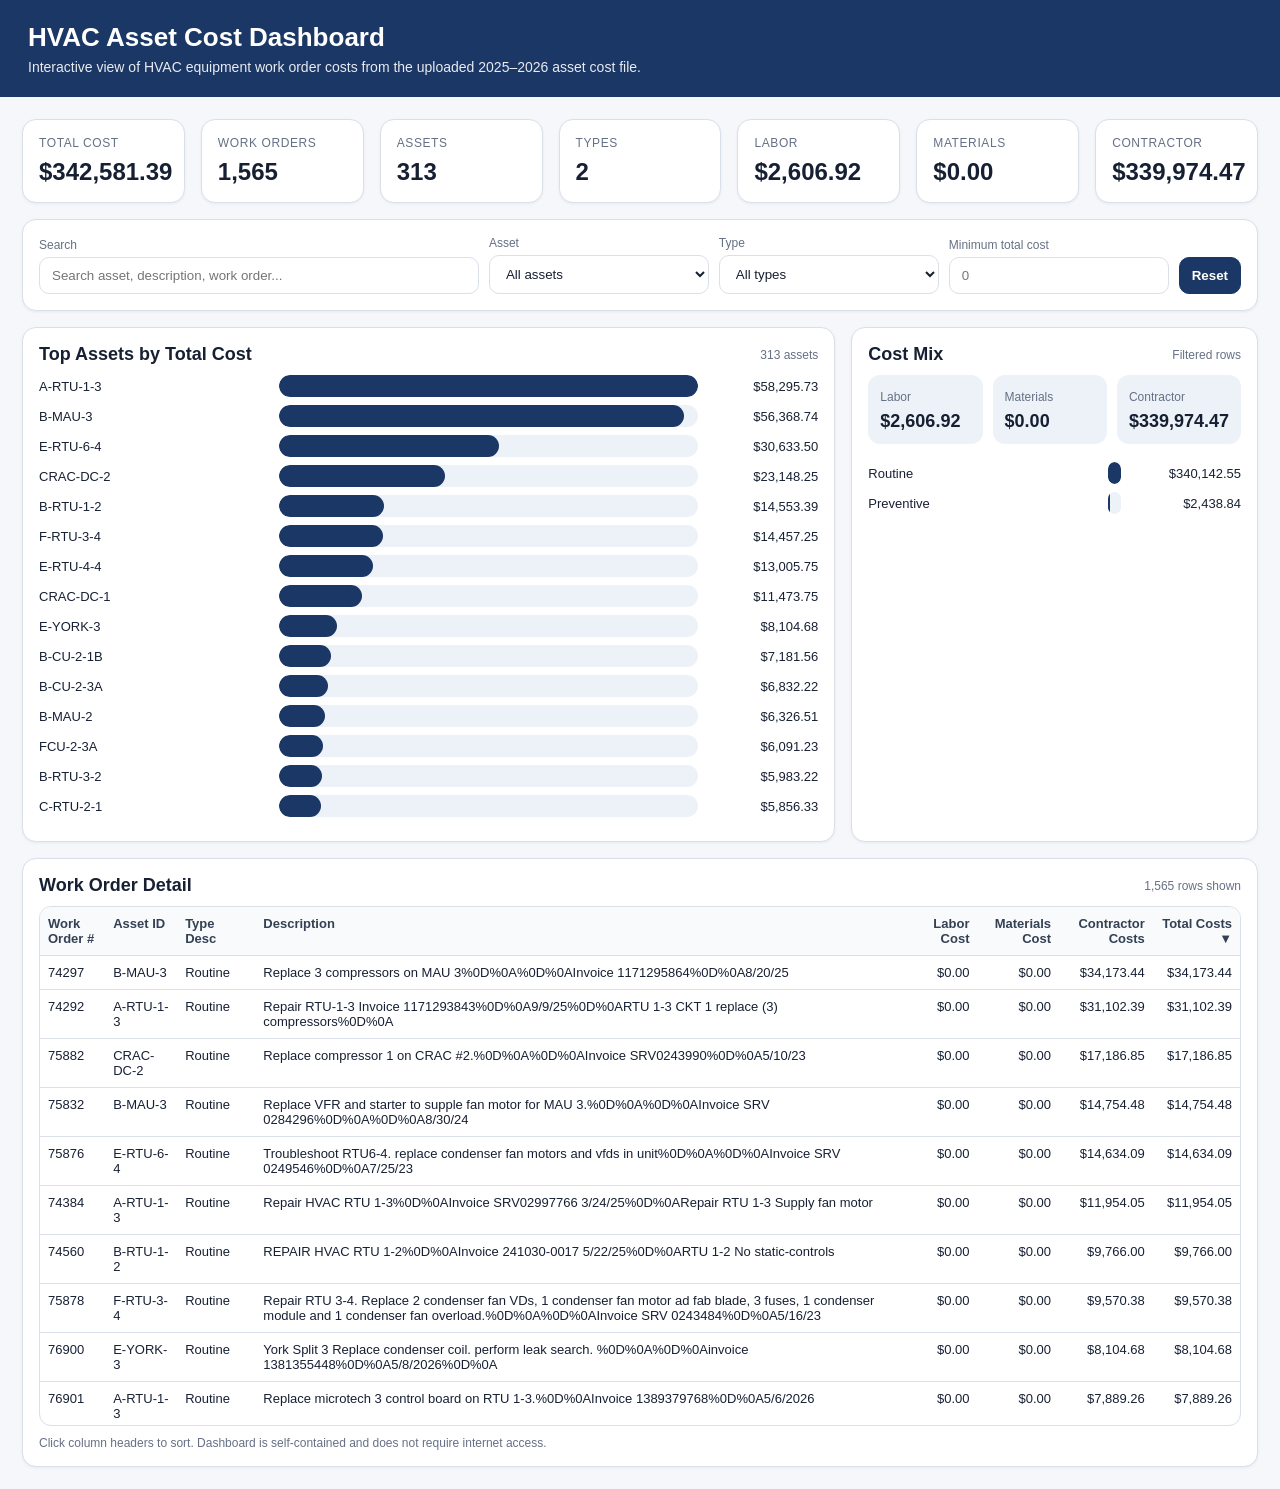
==== dashboard-hvac-asset-costs-2026.html @ e0c32f69 "Add files via upload" ====
<!DOCTYPE html>
<html lang="en">
<head>
<meta charset="UTF-8" />
<meta name="viewport" content="width=device-width, initial-scale=1.0" />
<title>HVAC Asset Cost Dashboard 2025-2026</title>
<style>
:root { --bg:#f5f7fb; --card:#ffffff; --ink:#172033; --muted:#667085; --line:#d9e0ea; --accent:#1B3765; --soft:#edf2f8; --bad:#8a1f11; }
* { box-sizing:border-box; }
body { margin:0; font-family:Arial, Helvetica, sans-serif; background:var(--bg); color:var(--ink); }
header { background:var(--accent); color:white; padding:22px 28px; }
header h1 { margin:0 0 6px; font-size:26px; }
header p { margin:0; opacity:.9; font-size:14px; }
main { padding:22px; max-width:1500px; margin:auto; }
.grid { display:grid; gap:16px; }
.kpis { grid-template-columns:repeat(7,minmax(140px,1fr)); }
.card { background:var(--card); border:1px solid var(--line); border-radius:14px; padding:16px; box-shadow:0 1px 3px rgba(16,24,40,.06); }
.kpi .label { color:var(--muted); font-size:12px; text-transform:uppercase; letter-spacing:.05em; }
.kpi .value { font-size:24px; font-weight:700; margin-top:8px; }
.controls { display:grid; grid-template-columns:2fr 1fr 1fr 1fr auto; gap:10px; align-items:end; }
label { display:block; color:var(--muted); font-size:12px; margin-bottom:5px; }
input, select, button { width:100%; padding:10px 12px; border:1px solid var(--line); border-radius:10px; background:white; color:var(--ink); }
button { cursor:pointer; background:var(--accent); color:white; border-color:var(--accent); font-weight:700; }
.charts { grid-template-columns:2fr 1fr; }
.chart-title { display:flex; justify-content:space-between; align-items:center; margin-bottom:10px; }
.chart-title h2 { font-size:18px; margin:0; }
.small { color:var(--muted); font-size:12px; }
.bar-row { display:grid; grid-template-columns:minmax(130px,230px) 1fr 110px; gap:10px; align-items:center; margin:8px 0; }
.bar-label { overflow:hidden; text-overflow:ellipsis; white-space:nowrap; font-size:13px; }
.bar-wrap { height:22px; background:var(--soft); border-radius:999px; overflow:hidden; }
.bar { height:100%; background:var(--accent); border-radius:999px; min-width:2px; }
.num { text-align:right; font-variant-numeric:tabular-nums; font-size:13px; }
.split { display:grid; grid-template-columns:1fr 1fr 1fr; gap:10px; }
.pill { background:var(--soft); padding:12px; border-radius:12px; }
.pill strong { display:block; font-size:18px; margin-top:6px; }
table { width:100%; border-collapse:collapse; font-size:13px; }
th, td { border-bottom:1px solid var(--line); padding:9px 8px; text-align:left; vertical-align:top; }
th { position:sticky; top:0; background:#f8fafc; color:#344054; cursor:pointer; z-index:1; }
td.money, th.money { text-align:right; font-variant-numeric:tabular-nums; }
.table-wrap { max-height:520px; overflow:auto; border:1px solid var(--line); border-radius:12px; }
.note { margin-top:10px; color:var(--muted); font-size:12px; }
@media (max-width:1100px) { .kpis, .charts { grid-template-columns:1fr 1fr; } .controls { grid-template-columns:1fr 1fr; } }
@media (max-width:700px) { main { padding:12px; } .kpis,.charts,.controls,.split { grid-template-columns:1fr; } .bar-row { grid-template-columns:1fr; } .num { text-align:left; } }
</style>
</head>
<body>
<header>
  <h1>HVAC Asset Cost Dashboard</h1>
  <p>Interactive view of HVAC equipment work order costs from the uploaded 2025–2026 asset cost file.</p>
</header>
<main>
  <section class="grid kpis" id="kpis"></section>
  <section class="card" style="margin-top:16px;">
    <div class="controls">
      <div><label>Search</label><input id="search" placeholder="Search asset, description, work order..." /></div>
      <div><label>Asset</label><select id="asset"><option value="">All assets</option></select></div>
      <div><label>Type</label><select id="type"><option value="">All types</option></select></div>
      <div><label>Minimum total cost</label><input id="minCost" type="number" min="0" step="1" placeholder="0" /></div>
      <div><button id="reset">Reset</button></div>
    </div>
  </section>
  <section class="grid charts" style="margin-top:16px;">
    <div class="card">
      <div class="chart-title"><h2>Top Assets by Total Cost</h2><span class="small" id="topCount"></span></div>
      <div id="assetBars"></div>
    </div>
    <div class="card">
      <div class="chart-title"><h2>Cost Mix</h2><span class="small">Filtered rows</span></div>
      <div class="split" id="costMix"></div>
      <div style="margin-top:18px;" id="typeBars"></div>
    </div>
  </section>
  <section class="card" style="margin-top:16px;">
    <div class="chart-title"><h2>Work Order Detail</h2><span class="small" id="rowCount"></span></div>
    <div class="table-wrap"><table id="tbl"></table></div>
    <div class="note">Click column headers to sort. Dashboard is self-contained and does not require internet access.</div>
  </section>
</main>
<script>
const DATA = [{"Work Order #": "75845", "Asset ID": "F-ACCU-2 LG", "Description": "Replace ACCU2 fan motor and capacitor%0D%0A%0D%0AInvoice SRV0251211%0D%0A8/10/23", "Type Desc": "Routine", "Labor Cost": 0.0, "Materials Cost": 0, "Contractor Costs": 2913.01, "Total Costs": 2913.01}, {"Work Order #": "66771", "Asset ID": "B-CU-1-1", "Description": "Condenser Unit Maintenance Semi-Annual", "Type Desc": "Preventive", "Labor Cost": 0.0, "Materials Cost": 0, "Contractor Costs": 0.0, "Total Costs": 0.0}, {"Work Order #": "69610", "Asset ID": "B-CU-1-1", "Description": "Condenser Unit Maintenance Semi-Annual", "Type Desc": "Preventive", "Labor Cost": 0.0, "Materials Cost": 0, "Contractor Costs": 0.0, "Total Costs": 0.0}, {"Work Order #": "70357", "Asset ID": "B-CU-1-1", "Description": "Condenser Unit Coil Wash Semi-Annual", "Type Desc": "Preventive", "Labor Cost": 7.64, "Materials Cost": 0, "Contractor Costs": 0.0, "Total Costs": 7.64}, {"Work Order #": "70323", "Asset ID": "B-CU-1-1", "Description": "Condenser Unit Maintenance Semi-Annual", "Type Desc": "Preventive", "Labor Cost": 0.0, "Materials Cost": 0, "Contractor Costs": 0.0, "Total Costs": 0.0}, {"Work Order #": "73281", "Asset ID": "B-CU-1-1", "Description": "Condenser Unit Coil Wash Semi-Annual", "Type Desc": "Preventive", "Labor Cost": 0.0, "Materials Cost": 0, "Contractor Costs": 0.0, "Total Costs": 0.0}, {"Work Order #": "73203", "Asset ID": "B-CU-1-1", "Description": "Condenser Unit Maintenance Semi-Annual", "Type Desc": "Preventive", "Labor Cost": 0.0, "Materials Cost": 0, "Contractor Costs": 0.0, "Total Costs": 0.0}, {"Work Order #": "74295", "Asset ID": "B-CU-1-1", "Description": "Repair Condenser Unit 1-1 B%0D%0AInvoice 1168111258  &/31/25%0D%0ASplit 1-1 Compressor and Hard start Kit", "Type Desc": "Routine", "Labor Cost": 0.0, "Materials Cost": 0, "Contractor Costs": 5446.06, "Total Costs": 5446.06}, {"Work Order #": "76351", "Asset ID": "B-CU-1-1", "Description": "Condenser Unit Coil Wash Semi-Annual", "Type Desc": "Preventive", "Labor Cost": 0.0, "Materials Cost": 0, "Contractor Costs": 0.0, "Total Costs": 0.0}, {"Work Order #": "76322", "Asset ID": "B-CU-1-1", "Description": "Condenser Unit Maintenance Semi-Annual", "Type Desc": "Preventive", "Labor Cost": 0.0, "Materials Cost": 0, "Contractor Costs": 0.0, "Total Costs": 0.0}, {"Work Order #": "68872", "Asset ID": "E-CU 1-1", "Description": "Condenser Unit Maintenance Semi-Annual", "Type Desc": "Preventive", "Labor Cost": 0.0, "Materials Cost": 0, "Contractor Costs": 0.0, "Total Costs": 0.0}, {"Work Order #": "70353", "Asset ID": "E-CU 1-1", "Description": "Condenser Unit Coil Wash Semi-Annual", "Type Desc": "Preventive", "Labor Cost": 7.64, "Materials Cost": 0, "Contractor Costs": 0.0, "Total Costs": 7.64}, {"Work Order #": "70320", "Asset ID": "E-CU 1-1", "Description": "Condenser Unit Maintenance Semi-Annual", "Type Desc": "Preventive", "Labor Cost": 0.0, "Materials Cost": 0, "Contractor Costs": 0.0, "Total Costs": 0.0}, {"Work Order #": "73278", "Asset ID": "E-CU 1-1", "Description": "Condenser Unit Coil Wash Semi-Annual", "Type Desc": "Preventive", "Labor Cost": 0.0, "Materials Cost": 0, "Contractor Costs": 0.0, "Total Costs": 0.0}, {"Work Order #": "73201", "Asset ID": "E-CU 1-1", "Description": "Condenser Unit Maintenance Semi-Annual", "Type Desc": "Preventive", "Labor Cost": 0.0, "Materials Cost": 0, "Contractor Costs": 0.0, "Total Costs": 0.0}, {"Work Order #": "76355", "Asset ID": "E-CU 1-1", "Description": "Condenser Unit Coil Wash Semi-Annual", "Type Desc": "Preventive", "Labor Cost": 0.0, "Materials Cost": 0, "Contractor Costs": 0.0, "Total Costs": 0.0}, {"Work Order #": "76320", "Asset ID": "E-CU 1-1", "Description": "Condenser Unit Maintenance Semi-Annual", "Type Desc": "Preventive", "Labor Cost": 0.0, "Materials Cost": 0, "Contractor Costs": 0.0, "Total Costs": 0.0}, {"Work Order #": "69284", "Asset ID": "B-CU-11-A", "Description": "Condenser Unit Maintenance Semi-Annual", "Type Desc": "Preventive", "Labor Cost": 0.0, "Materials Cost": 0, "Contractor Costs": 0.0, "Total Costs": 0.0}, {"Work Order #": "70360", "Asset ID": "B-CU-11-A", "Description": "Condenser Unit Coil Wash Semi-Annual", "Type Desc": "Preventive", "Labor Cost": 7.64, "Materials Cost": 0, "Contractor Costs": 0.0, "Total Costs": 7.64}, {"Work Order #": "70315", "Asset ID": "B-CU-11-A", "Description": "Condenser Unit Maintenance Semi-Annual", "Type Desc": "Preventive", "Labor Cost": 0.0, "Materials Cost": 0, "Contractor Costs": 0.0, "Total Costs": 0.0}, {"Work Order #": "73195", "Asset ID": "B-CU-11-A", "Description": "Condenser Unit Maintenance Semi-Annual", "Type Desc": "Preventive", "Labor Cost": 0.0, "Materials Cost": 0, "Contractor Costs": 0.0, "Total Costs": 0.0}, {"Work Order #": "73285", "Asset ID": "B-CU-11-A", "Description": "Condenser Unit Coil Wash Semi-Annual", "Type Desc": "Preventive", "Labor Cost": 0.0, "Materials Cost": 0, "Contractor Costs": 0.0, "Total Costs": 0.0}, {"Work Order #": "76314", "Asset ID": "B-CU-11-A", "Description": "Condenser Unit Maintenance Semi-Annual", "Type Desc": "Preventive", "Labor Cost": 0.0, "Materials Cost": 0, "Contractor Costs": 0.0, "Total Costs": 0.0}, {"Work Order #": "76359", "Asset ID": "B-CU-11-A", "Description": "Condenser Unit Coil Wash Semi-Annual", "Type Desc": "Preventive", "Labor Cost": 0.0, "Materials Cost": 0, "Contractor Costs": 0.0, "Total Costs": 0.0}, {"Work Order #": "66772", "Asset ID": "B-CU-11-B", "Description": "Condenser Unit Maintenance Semi-Annual", "Type Desc": "Preventive", "Labor Cost": 0.0, "Materials Cost": 0, "Contractor Costs": 0.0, "Total Costs": 0.0}, {"Work Order #": "69611", "Asset ID": "B-CU-11-B", "Description": "Condenser Unit Maintenance Semi-Annual", "Type Desc": "Preventive", "Labor Cost": 0.0, "Materials Cost": 0, "Contractor Costs": 0.0, "Total Costs": 0.0}, {"Work Order #": "70361", "Asset ID": "B-CU-11-B", "Description": "Condenser Unit Coil Wash Semi-Annual", "Type Desc": "Preventive", "Labor Cost": 7.64, "Materials Cost": 0, "Contractor Costs": 0.0, "Total Costs": 7.64}, {"Work Order #": "70326", "Asset ID": "B-CU-11-B", "Description": "Condenser Unit Maintenance Semi-Annual", "Type Desc": "Preventive", "Labor Cost": 0.0, "Materials Cost": 0, "Contractor Costs": 0.0, "Total Costs": 0.0}, {"Work Order #": "73286", "Asset ID": "B-CU-11-B", "Description": "Condenser Unit Coil Wash Semi-Annual", "Type Desc": "Preventive", "Labor Cost": 0.0, "Materials Cost": 0, "Contractor Costs": 0.0, "Total Costs": 0.0}, {"Work Order #": "73206", "Asset ID": "B-CU-11-B", "Description": "Condenser Unit Maintenance Semi-Annual", "Type Desc": "Preventive", "Labor Cost": 0.0, "Materials Cost": 0, "Contractor Costs": 0.0, "Total Costs": 0.0}, {"Work Order #": "76360", "Asset ID": "B-CU-11-B", "Description": "Condenser Unit Coil Wash Semi-Annual", "Type Desc": "Preventive", "Labor Cost": 0.0, "Materials Cost": 0, "Contractor Costs": 0.0, "Total Costs": 0.0}, {"Work Order #": "76325", "Asset ID": "B-CU-11-B", "Description": "Condenser Unit Maintenance Semi-Annual", "Type Desc": "Preventive", "Labor Cost": 0.0, "Materials Cost": 0, "Contractor Costs": 0.0, "Total Costs": 0.0}, {"Work Order #": "66773", "Asset ID": "B-CU-1-2", "Description": "Condenser Unit Maintenance Semi-Annual", "Type Desc": "Preventive", "Labor Cost": 0.0, "Materials Cost": 0, "Contractor Costs": 0.0, "Total Costs": 0.0}, {"Work Order #": "69612", "Asset ID": "B-CU-1-2", "Description": "Condenser Unit Maintenance Semi-Annual", "Type Desc": "Preventive", "Labor Cost": 0.0, "Materials Cost": 0, "Contractor Costs": 0.0, "Total Costs": 0.0}, {"Work Order #": "70358", "Asset ID": "B-CU-1-2", "Description": "Condenser Unit Coil Wash Semi-Annual", "Type Desc": "Preventive", "Labor Cost": 7.64, "Materials Cost": 0, "Contractor Costs": 0.0, "Total Costs": 7.64}, {"Work Order #": "70327", "Asset ID": "B-CU-1-2", "Description": "Condenser Unit Maintenance Semi-Annual", "Type Desc": "Preventive", "Labor Cost": 0.0, "Materials Cost": 0, "Contractor Costs": 0.0, "Total Costs": 0.0}, {"Work Order #": "73283", "Asset ID": "B-CU-1-2", "Description": "Condenser Unit Coil Wash Semi-Annual", "Type Desc": "Preventive", "Labor Cost": 0.0, "Materials Cost": 0, "Contractor Costs": 0.0, "Total Costs": 0.0}, {"Work Order #": "73207", "Asset ID": "B-CU-1-2", "Description": "Condenser Unit Maintenance Semi-Annual", "Type Desc": "Preventive", "Labor Cost": 0.0, "Materials Cost": 0, "Contractor Costs": 0.0, "Total Costs": 0.0}, {"Work Order #": "75895", "Asset ID": "B-CU-1-2", "Description": "Cond 2-1 B. Fan coil condensation overflowing overnight. Insulation not properly glued.  Blew out main  drain line%0D%0AInvoice SRV0269448%0D%0A3/14/24%0D%0A", "Type Desc": "Routine", "Labor Cost": 0.0, "Materials Cost": 0, "Contractor Costs": 1748.38, "Total Costs": 1748.38}, {"Work Order #": "76357", "Asset ID": "B-CU-1-2", "Description": "Condenser Unit Coil Wash Semi-Annual", "Type Desc": "Preventive", "Labor Cost": 0.0, "Materials Cost": 0, "Contractor Costs": 0.0, "Total Costs": 0.0}, {"Work Order #": "76326", "Asset ID": "B-CU-1-2", "Description": "Condenser Unit Maintenance Semi-Annual", "Type Desc": "Preventive", "Labor Cost": 0.0, "Materials Cost": 0, "Contractor Costs": 0.0, "Total Costs": 0.0}, {"Work Order #": "68873", "Asset ID": "E-CU 1-2", "Description": "Condenser Unit Maintenance Semi-Annual", "Type Desc": "Preventive", "Labor Cost": 0.0, "Materials Cost": 0, "Contractor Costs": 0.0, "Total Costs": 0.0}, {"Work Order #": "70352", "Asset ID": "E-CU 1-2", "Description": "Condenser Unit Coil Wash Semi-Annual", "Type Desc": "Preventive", "Labor Cost": 7.64, "Materials Cost": 0, "Contractor Costs": 0.0, "Total Costs": 7.64}, {"Work Order #": "70321", "Asset ID": "E-CU 1-2", "Description": "Condenser Unit Maintenance Semi-Annual", "Type Desc": "Preventive", "Labor Cost": 0.0, "Materials Cost": 0, "Contractor Costs": 0.0, "Total Costs": 0.0}, {"Work Order #": "73277", "Asset ID": "E-CU 1-2", "Description": "Condenser Unit Coil Wash Semi-Annual", "Type Desc": "Preventive", "Labor Cost": 0.0, "Materials Cost": 0, "Contractor Costs": 0.0, "Total Costs": 0.0}, {"Work Order #": "73202", "Asset ID": "E-CU 1-2", "Description": "Condenser Unit Maintenance Semi-Annual", "Type Desc": "Preventive", "Labor Cost": 0.0, "Materials Cost": 0, "Contractor Costs": 0.0, "Total Costs": 0.0}, {"Work Order #": "76354", "Asset ID": "E-CU 1-2", "Description": "Condenser Unit Coil Wash Semi-Annual", "Type Desc": "Preventive", "Labor Cost": 0.0, "Materials Cost": 0, "Contractor Costs": 0.0, "Total Costs": 0.0}, {"Work Order #": "76321", "Asset ID": "E-CU 1-2", "Description": "Condenser Unit Maintenance Semi-Annual", "Type Desc": "Preventive", "Labor Cost": 0.0, "Materials Cost": 0, "Contractor Costs": 0.0, "Total Costs": 0.0}, {"Work Order #": "69285", "Asset ID": "B-CU-12A", "Description": "Condenser Unit Maintenance Semi-Annual", "Type Desc": "Preventive", "Labor Cost": 0.0, "Materials Cost": 0, "Contractor Costs": 0.0, "Total Costs": 0.0}, {"Work Order #": "70362", "Asset ID": "B-CU-12A", "Description": "Condenser Unit Coil Wash Semi-Annual", "Type Desc": "Preventive", "Labor Cost": 7.64, "Materials Cost": 0, "Contractor Costs": 0.0, "Total Costs": 7.64}, {"Work Order #": "70316", "Asset ID": "B-CU-12A", "Description": "Condenser Unit Maintenance Semi-Annual", "Type Desc": "Preventive", "Labor Cost": 0.0, "Materials Cost": 0, "Contractor Costs": 0.0, "Total Costs": 0.0}, {"Work Order #": "73196", "Asset ID": "B-CU-12A", "Description": "Condenser Unit Maintenance Semi-Annual", "Type Desc": "Preventive", "Labor Cost": 0.0, "Materials Cost": 0, "Contractor Costs": 0.0, "Total Costs": 0.0}, {"Work Order #": "73287", "Asset ID": "B-CU-12A", "Description": "Condenser Unit Coil Wash Semi-Annual", "Type Desc": "Preventive", "Labor Cost": 0.0, "Materials Cost": 0, "Contractor Costs": 0.0, "Total Costs": 0.0}, {"Work Order #": "76361", "Asset ID": "B-CU-12A", "Description": "Condenser Unit Coil Wash Semi-Annual", "Type Desc": "Preventive", "Labor Cost": 0.0, "Materials Cost": 0, "Contractor Costs": 0.0, "Total Costs": 0.0}, {"Work Order #": "76315", "Asset ID": "B-CU-12A", "Description": "Condenser Unit Maintenance Semi-Annual", "Type Desc": "Preventive", "Labor Cost": 0.0, "Materials Cost": 0, "Contractor Costs": 0.0, "Total Costs": 0.0}, {"Work Order #": "69613", "Asset ID": "A-CU-1-3", "Description": "Condenser Unit Maintenance Semi-Annual", "Type Desc": "Preventive", "Labor Cost": 0.0, "Materials Cost": 0, "Contractor Costs": 0.0, "Total Costs": 0.0}, {"Work Order #": "70359", "Asset ID": "A-CU-1-3", "Description": "Condenser Unit Coil Wash Semi-Annual", "Type Desc": "Preventive", "Labor Cost": 7.64, "Materials Cost": 0, "Contractor Costs": 0.0, "Total Costs": 7.64}, {"Work Order #": "70328", "Asset ID": "A-CU-1-3", "Description": "Condenser Unit Maintenance Semi-Annual", "Type Desc": "Preventive", "Labor Cost": 0.0, "Materials Cost": 0, "Contractor Costs": 0.0, "Total Costs": 0.0}, {"Work Order #": "73284", "Asset ID": "A-CU-1-3", "Description": "Condenser Unit Coil Wash Semi-Annual", "Type Desc": "Preventive", "Labor Cost": 0.0, "Materials Cost": 0, "Contractor Costs": 0.0, "Total Costs": 0.0}, {"Work Order #": "73208", "Asset ID": "A-CU-1-3", "Description": "Condenser Unit Maintenance Semi-Annual", "Type Desc": "Preventive", "Labor Cost": 0.0, "Materials Cost": 0, "Contractor Costs": 0.0, "Total Costs": 0.0}, {"Work Order #": "76358", "Asset ID": "A-CU-1-3", "Description": "Condenser Unit Coil Wash Semi-Annual", "Type Desc": "Preventive", "Labor Cost": 0.0, "Materials Cost": 0, "Contractor Costs": 0.0, "Total Costs": 0.0}, {"Work Order #": "76327", "Asset ID": "A-CU-1-3", "Description": "Condenser Unit Maintenance Semi-Annual", "Type Desc": "Preventive", "Labor Cost": 0.0, "Materials Cost": 0, "Contractor Costs": 0.0, "Total Costs": 0.0}, {"Work Order #": "69614", "Asset ID": "A-CU-3-A", "Description": "Condenser Unit Maintenance Semi-Annual", "Type Desc": "Preventive", "Labor Cost": 0.0, "Materials Cost": 0, "Contractor Costs": 0.0, "Total Costs": 0.0}, {"Work Order #": "70363", "Asset ID": "A-CU-3-A", "Description": "Condenser Unit Coil Wash Semi-Annual", "Type Desc": "Preventive", "Labor Cost": 7.64, "Materials Cost": 0, "Contractor Costs": 0.0, "Total Costs": 7.64}, {"Work Order #": "70329", "Asset ID": "A-CU-3-A", "Description": "Condenser Unit Maintenance Semi-Annual", "Type Desc": "Preventive", "Labor Cost": 0.0, "Materials Cost": 0, "Contractor Costs": 0.0, "Total Costs": 0.0}, {"Work Order #": "73288", "Asset ID": "A-CU-3-A", "Description": "Condenser Unit Coil Wash Semi-Annual", "Type Desc": "Preventive", "Labor Cost": 0.0, "Materials Cost": 0, "Contractor Costs": 0.0, "Total Costs": 0.0}, {"Work Order #": "73209", "Asset ID": "A-CU-3-A", "Description": "Condenser Unit Maintenance Semi-Annual", "Type Desc": "Preventive", "Labor Cost": 0.0, "Materials Cost": 0, "Contractor Costs": 0.0, "Total Costs": 0.0}, {"Work Order #": "76362", "Asset ID": "A-CU-3-A", "Description": "Condenser Unit Coil Wash Semi-Annual", "Type Desc": "Preventive", "Labor Cost": 0.0, "Materials Cost": 0, "Contractor Costs": 0.0, "Total Costs": 0.0}, {"Work Order #": "76328", "Asset ID": "A-CU-3-A", "Description": "Condenser Unit Maintenance Semi-Annual", "Type Desc": "Preventive", "Labor Cost": 0.0, "Materials Cost": 0, "Contractor Costs": 0.0, "Total Costs": 0.0}, {"Work Order #": "68875", "Asset ID": "E-CU 2-1", "Description": "Condenser Unit Maintenance Semi-Annual", "Type Desc": "Preventive", "Labor Cost": 0.0, "Materials Cost": 0, "Contractor Costs": 0.0, "Total Costs": 0.0}, {"Work Order #": "70355", "Asset ID": "E-CU 2-1", "Description": "Condenser Unit Coil Wash Semi-Annual", "Type Desc": "Preventive", "Labor Cost": 7.64, "Materials Cost": 0, "Contractor Costs": 0.0, "Total Costs": 7.64}, {"Work Order #": "70325", "Asset ID": "E-CU 2-1", "Description": "Condenser Unit Maintenance Semi-Annual", "Type Desc": "Preventive", "Labor Cost": 0.0, "Materials Cost": 0, "Contractor Costs": 0.0, "Total Costs": 0.0}, {"Work Order #": "73279", "Asset ID": "E-CU 2-1", "Description": "Condenser Unit Coil Wash Semi-Annual", "Type Desc": "Preventive", "Labor Cost": 0.0, "Materials Cost": 0, "Contractor Costs": 0.0, "Total Costs": 0.0}, {"Work Order #": "73205", "Asset ID": "E-CU 2-1", "Description": "Condenser Unit Maintenance Semi-Annual", "Type Desc": "Preventive", "Labor Cost": 0.0, "Materials Cost": 0, "Contractor Costs": 0.0, "Total Costs": 0.0}, {"Work Order #": "76352", "Asset ID": "E-CU 2-1", "Description": "Condenser Unit Coil Wash Semi-Annual", "Type Desc": "Preventive", "Labor Cost": 0.0, "Materials Cost": 0, "Contractor Costs": 0.0, "Total Costs": 0.0}, {"Work Order #": "76324", "Asset ID": "E-CU 2-1", "Description": "Condenser Unit Maintenance Semi-Annual", "Type Desc": "Preventive", "Labor Cost": 0.0, "Materials Cost": 0, "Contractor Costs": 0.0, "Total Costs": 0.0}, {"Work Order #": "66776", "Asset ID": "B-CU-2-1B", "Description": "Condenser Unit Maintenance Semi-Annual", "Type Desc": "Preventive", "Labor Cost": 0.0, "Materials Cost": 0, "Contractor Costs": 0.0, "Total Costs": 0.0}, {"Work Order #": "69615", "Asset ID": "B-CU-2-1B", "Description": "Condenser Unit Maintenance Semi-Annual", "Type Desc": "Preventive", "Labor Cost": 0.0, "Materials Cost": 0, "Contractor Costs": 0.0, "Total Costs": 0.0}, {"Work Order #": "70365", "Asset ID": "B-CU-2-1B", "Description": "Condenser Unit Coil Wash Semi-Annual", "Type Desc": "Preventive", "Labor Cost": 7.64, "Materials Cost": 0, "Contractor Costs": 0.0, "Total Costs": 7.64}, {"Work Order #": "70330", "Asset ID": "B-CU-2-1B", "Description": "Condenser Unit Maintenance Semi-Annual", "Type Desc": "Preventive", "Labor Cost": 0.0, "Materials Cost": 0, "Contractor Costs": 0.0, "Total Costs": 0.0}, {"Work Order #": "73290", "Asset ID": "B-CU-2-1B", "Description": "Condenser Unit Coil Wash Semi-Annual", "Type Desc": "Preventive", "Labor Cost": 0.0, "Materials Cost": 0, "Contractor Costs": 0.0, "Total Costs": 0.0}, {"Work Order #": "73210", "Asset ID": "B-CU-2-1B", "Description": "Condenser Unit Maintenance Semi-Annual", "Type Desc": "Preventive", "Labor Cost": 0.0, "Materials Cost": 0, "Contractor Costs": 0.0, "Total Costs": 0.0}, {"Work Order #": "75838", "Asset ID": "B-CU-2-1B", "Description": "Trouble shoot 2-1 B. replace compressor replace compacitors and top off freon", "Type Desc": "Routine", "Labor Cost": 0.0, "Materials Cost": 0, "Contractor Costs": 4998.15, "Total Costs": 4998.15}, {"Work Order #": "75835", "Asset ID": "B-CU-2-1B", "Description": "Cond 2-1B. Replace condenser fan motor .%0D%0Abad condenser fan needed replacing.%0D%0A%0D%0AInvoice SRV0240951%0D%0A4/14/23", "Type Desc": "Routine", "Labor Cost": 0.0, "Materials Cost": 0, "Contractor Costs": 2175.77, "Total Costs": 2175.77}, {"Work Order #": "76364", "Asset ID": "B-CU-2-1B", "Description": "Condenser Unit Coil Wash Semi-Annual", "Type Desc": "Preventive", "Labor Cost": 0.0, "Materials Cost": 0, "Contractor Costs": 0.0, "Total Costs": 0.0}, {"Work Order #": "76329", "Asset ID": "B-CU-2-1B", "Description": "Condenser Unit Maintenance Semi-Annual", "Type Desc": "Preventive", "Labor Cost": 0.0, "Materials Cost": 0, "Contractor Costs": 0.0, "Total Costs": 0.0}, {"Work Order #": "68876", "Asset ID": "E-CU 2-2", "Description": "Condenser Unit Maintenance Semi-Annual", "Type Desc": "Preventive", "Labor Cost": 0.0, "Materials Cost": 0, "Contractor Costs": 0.0, "Total Costs": 0.0}, {"Work Order #": "70356", "Asset ID": "E-CU 2-2", "Description": "Condenser Unit Coil Wash Semi-Annual", "Type Desc": "Preventive", "Labor Cost": 15.28, "Materials Cost": 0, "Contractor Costs": 0.0, "Total Costs": 15.28}, {"Work Order #": "70324", "Asset ID": "E-CU 2-2", "Description": "Condenser Unit Maintenance Semi-Annual", "Type Desc": "Preventive", "Labor Cost": 0.0, "Materials Cost": 0, "Contractor Costs": 0.0, "Total Costs": 0.0}, {"Work Order #": "73280", "Asset ID": "E-CU 2-2", "Description": "Condenser Unit Coil Wash Semi-Annual", "Type Desc": "Preventive", "Labor Cost": 0.0, "Materials Cost": 0, "Contractor Costs": 0.0, "Total Costs": 0.0}, {"Work Order #": "73204", "Asset ID": "E-CU 2-2", "Description": "Condenser Unit Maintenance Semi-Annual", "Type Desc": "Preventive", "Labor Cost": 0.0, "Materials Cost": 0, "Contractor Costs": 0.0, "Total Costs": 0.0}, {"Work Order #": "76353", "Asset ID": "E-CU 2-2", "Description": "Condenser Unit Coil Wash Semi-Annual", "Type Desc": "Preventive", "Labor Cost": 0.0, "Materials Cost": 0, "Contractor Costs": 0.0, "Total Costs": 0.0}, {"Work Order #": "76323", "Asset ID": "E-CU 2-2", "Description": "Condenser Unit Maintenance Semi-Annual", "Type Desc": "Preventive", "Labor Cost": 0.0, "Materials Cost": 0, "Contractor Costs": 0.0, "Total Costs": 0.0}, {"Work Order #": "66778", "Asset ID": "B-CU-2-3A", "Description": "Condenser Unit Maintenance Semi-Annual", "Type Desc": "Preventive", "Labor Cost": 61.12, "Materials Cost": 0, "Contractor Costs": 0.0, "Total Costs": 61.12}, {"Work Order #": "69617", "Asset ID": "B-CU-2-3A", "Description": "Condenser Unit Maintenance Semi-Annual", "Type Desc": "Preventive", "Labor Cost": 0.0, "Materials Cost": 0, "Contractor Costs": 0.0, "Total Costs": 0.0}, {"Work Order #": "70367", "Asset ID": "B-CU-2-3A", "Description": "Condenser Unit Coil Wash Semi-Annual", "Type Desc": "Preventive", "Labor Cost": 7.64, "Materials Cost": 0, "Contractor Costs": 0.0, "Total Costs": 7.64}, {"Work Order #": "70332", "Asset ID": "B-CU-2-3A", "Description": "Condenser Unit Maintenance Semi-Annual", "Type Desc": "Preventive", "Labor Cost": 0.0, "Materials Cost": 0, "Contractor Costs": 0.0, "Total Costs": 0.0}, {"Work Order #": "73292", "Asset ID": "B-CU-2-3A", "Description": "Condenser Unit Coil Wash Semi-Annual", "Type Desc": "Preventive", "Labor Cost": 0.0, "Materials Cost": 0, "Contractor Costs": 0.0, "Total Costs": 0.0}, {"Work Order #": "73212", "Asset ID": "B-CU-2-3A", "Description": "Condenser Unit Maintenance Semi-Annual", "Type Desc": "Preventive", "Labor Cost": 0.0, "Materials Cost": 0, "Contractor Costs": 0.0, "Total Costs": 0.0}, {"Work Order #": "75874", "Asset ID": "B-CU-2-3A", "Description": "Replace condenser coil on CU 2-3A%0D%0A%0D%0AInvoice SRV 0254792%0D%0A9/20/23%0D%0A%0D%0A", "Type Desc": "Routine", "Labor Cost": 0.0, "Materials Cost": 0, "Contractor Costs": 6763.46, "Total Costs": 6763.46}, {"Work Order #": "76366", "Asset ID": "B-CU-2-3A", "Description": "Condenser Unit Coil Wash Semi-Annual", "Type Desc": "Preventive", "Labor Cost": 0.0, "Materials Cost": 0, "Contractor Costs": 0.0, "Total Costs": 0.0}, {"Work Order #": "76331", "Asset ID": "B-CU-2-3A", "Description": "Condenser Unit Maintenance Semi-Annual", "Type Desc": "Preventive", "Labor Cost": 0.0, "Materials Cost": 0, "Contractor Costs": 0.0, "Total Costs": 0.0}, {"Work Order #": "68867", "Asset ID": "A-CU-2-3B", "Description": "Condenser Unit Maintenance Semi-Annual", "Type Desc": "Preventive", "Labor Cost": 0.0, "Materials Cost": 0, "Contractor Costs": 0.0, "Total Costs": 0.0}, {"Work Order #": "70368", "Asset ID": "A-CU-2-3B", "Description": "Condenser Unit Coil Wash Semi-Annual", "Type Desc": "Preventive", "Labor Cost": 7.64, "Materials Cost": 0, "Contractor Costs": 0.0, "Total Costs": 7.64}, {"Work Order #": "70310", "Asset ID": "A-CU-2-3B", "Description": "Condenser Unit Maintenance Semi-Annual", "Type Desc": "Preventive", "Labor Cost": 0.0, "Materials Cost": 0, "Contractor Costs": 0.0, "Total Costs": 0.0}, {"Work Order #": "73190", "Asset ID": "A-CU-2-3B", "Description": "Condenser Unit Maintenance Semi-Annual", "Type Desc": "Preventive", "Labor Cost": 0.0, "Materials Cost": 0, "Contractor Costs": 0.0, "Total Costs": 0.0}, {"Work Order #": "73293", "Asset ID": "A-CU-2-3B", "Description": "Condenser Unit Coil Wash Semi-Annual", "Type Desc": "Preventive", "Labor Cost": 0.0, "Materials Cost": 0, "Contractor Costs": 0.0, "Total Costs": 0.0}, {"Work Order #": "76309", "Asset ID": "A-CU-2-3B", "Description": "Condenser Unit Maintenance Semi-Annual", "Type Desc": "Preventive", "Labor Cost": 0.0, "Materials Cost": 0, "Contractor Costs": 0.0, "Total Costs": 0.0}, {"Work Order #": "76367", "Asset ID": "A-CU-2-3B", "Description": "Condenser Unit Coil Wash Semi-Annual", "Type Desc": "Preventive", "Labor Cost": 0.0, "Materials Cost": 0, "Contractor Costs": 0.0, "Total Costs": 0.0}, {"Work Order #": "68869", "Asset ID": "B-CU 3-2B", "Description": "Condenser Unit Maintenance Semi-Annual", "Type Desc": "Preventive", "Labor Cost": 0.0, "Materials Cost": 0, "Contractor Costs": 0.0, "Total Costs": 0.0}, {"Work Order #": "70370", "Asset ID": "B-CU 3-2B", "Description": "Condenser Unit Coil Wash Semi-Annual", "Type Desc": "Preventive", "Labor Cost": 15.28, "Materials Cost": 0, "Contractor Costs": 0.0, "Total Costs": 15.28}, {"Work Order #": "70312", "Asset ID": "B-CU 3-2B", "Description": "Condenser Unit Maintenance Semi-Annual", "Type Desc": "Preventive", "Labor Cost": 0.0, "Materials Cost": 0, "Contractor Costs": 0.0, "Total Costs": 0.0}, {"Work Order #": "73294", "Asset ID": "B-CU 3-2B", "Description": "Condenser Unit Coil Wash Semi-Annual", "Type Desc": "Preventive", "Labor Cost": 0.0, "Materials Cost": 0, "Contractor Costs": 0.0, "Total Costs": 0.0}, {"Work Order #": "73191", "Asset ID": "B-CU 3-2B", "Description": "Condenser Unit Maintenance Semi-Annual", "Type Desc": "Preventive", "Labor Cost": 0.0, "Materials Cost": 0, "Contractor Costs": 0.0, "Total Costs": 0.0}, {"Work Order #": "76310", "Asset ID": "B-CU 3-2B", "Description": "Condenser Unit Maintenance Semi-Annual", "Type Desc": "Preventive", "Labor Cost": 0.0, "Materials Cost": 0, "Contractor Costs": 0.0, "Total Costs": 0.0}, {"Work Order #": "76368", "Asset ID": "B-CU 3-2B", "Description": "Condenser Unit Coil Wash Semi-Annual", "Type Desc": "Preventive", "Labor Cost": 0.0, "Materials Cost": 0, "Contractor Costs": 0.0, "Total Costs": 0.0}, {"Work Order #": "68868", "Asset ID": "B-CU-3-2", "Description": "Condenser Unit Maintenance Semi-Annual", "Type Desc": "Preventive", "Labor Cost": 0.0, "Materials Cost": 0, "Contractor Costs": 0.0, "Total Costs": 0.0}, {"Work Order #": "70369", "Asset ID": "B-CU-3-2", "Description": "Condenser Unit Coil Wash Semi-Annual", "Type Desc": "Preventive", "Labor Cost": 7.64, "Materials Cost": 0, "Contractor Costs": 0.0, "Total Costs": 7.64}, {"Work Order #": "70311", "Asset ID": "B-CU-3-2", "Description": "Condenser Unit Maintenance Semi-Annual", "Type Desc": "Preventive", "Labor Cost": 0.0, "Materials Cost": 0, "Contractor Costs": 0.0, "Total Costs": 0.0}, {"Work Order #": "73295", "Asset ID": "B-CU-3-2", "Description": "Condenser Unit Coil Wash Semi-Annual", "Type Desc": "Preventive", "Labor Cost": 0.0, "Materials Cost": 0, "Contractor Costs": 0.0, "Total Costs": 0.0}, {"Work Order #": "73192", "Asset ID": "B-CU-3-2", "Description": "Condenser Unit Maintenance Semi-Annual", "Type Desc": "Preventive", "Labor Cost": 0.0, "Materials Cost": 0, "Contractor Costs": 0.0, "Total Costs": 0.0}, {"Work Order #": "76311", "Asset ID": "B-CU-3-2", "Description": "Condenser Unit Maintenance Semi-Annual", "Type Desc": "Preventive", "Labor Cost": 0.0, "Materials Cost": 0, "Contractor Costs": 0.0, "Total Costs": 0.0}, {"Work Order #": "76369", "Asset ID": "B-CU-3-2", "Description": "Condenser Unit Coil Wash Semi-Annual", "Type Desc": "Preventive", "Labor Cost": 0.0, "Materials Cost": 0, "Contractor Costs": 0.0, "Total Costs": 0.0}, {"Work Order #": "68870", "Asset ID": "A-CU-3-3", "Description": "Condenser Unit Maintenance Semi-Annual", "Type Desc": "Preventive", "Labor Cost": 0.0, "Materials Cost": 0, "Contractor Costs": 0.0, "Total Costs": 0.0}, {"Work Order #": "70371", "Asset ID": "A-CU-3-3", "Description": "Condenser Unit Coil Wash Semi-Annual", "Type Desc": "Preventive", "Labor Cost": 22.92, "Materials Cost": 0, "Contractor Costs": 0.0, "Total Costs": 22.92}, {"Work Order #": "70313", "Asset ID": "A-CU-3-3", "Description": "Condenser Unit Maintenance Semi-Annual", "Type Desc": "Preventive", "Labor Cost": 0.0, "Materials Cost": 0, "Contractor Costs": 0.0, "Total Costs": 0.0}, {"Work Order #": "73193", "Asset ID": "A-CU-3-3", "Description": "Condenser Unit Maintenance Semi-Annual", "Type Desc": "Preventive", "Labor Cost": 0.0, "Materials Cost": 0, "Contractor Costs": 0.0, "Total Costs": 0.0}, {"Work Order #": "73296", "Asset ID": "A-CU-3-3", "Description": "Condenser Unit Coil Wash Semi-Annual", "Type Desc": "Preventive", "Labor Cost": 0.0, "Materials Cost": 0, "Contractor Costs": 0.0, "Total Costs": 0.0}, {"Work Order #": "76312", "Asset ID": "A-CU-3-3", "Description": "Condenser Unit Maintenance Semi-Annual", "Type Desc": "Preventive", "Labor Cost": 0.0, "Materials Cost": 0, "Contractor Costs": 0.0, "Total Costs": 0.0}, {"Work Order #": "76370", "Asset ID": "A-CU-3-3", "Description": "Condenser Unit Coil Wash Semi-Annual", "Type Desc": "Preventive", "Labor Cost": 0.0, "Materials Cost": 0, "Contractor Costs": 0.0, "Total Costs": 0.0}, {"Work Order #": "68871", "Asset ID": "DC-CU-DC-1", "Description": "Condenser Unit Maintenance Semi-Annual", "Type Desc": "Preventive", "Labor Cost": 0.0, "Materials Cost": 0, "Contractor Costs": 0.0, "Total Costs": 0.0}, {"Work Order #": "70372", "Asset ID": "DC-CU-DC-1", "Description": "Condenser Unit Coil Wash Semi-Annual", "Type Desc": "Preventive", "Labor Cost": 7.64, "Materials Cost": 0, "Contractor Costs": 0.0, "Total Costs": 7.64}, {"Work Order #": "70314", "Asset ID": "DC-CU-DC-1", "Description": "Condenser Unit Maintenance Semi-Annual", "Type Desc": "Preventive", "Labor Cost": 0.0, "Materials Cost": 0, "Contractor Costs": 0.0, "Total Costs": 0.0}, {"Work Order #": "73194", "Asset ID": "DC-CU-DC-1", "Description": "Condenser Unit Maintenance Semi-Annual", "Type Desc": "Preventive", "Labor Cost": 0.0, "Materials Cost": 0, "Contractor Costs": 0.0, "Total Costs": 0.0}, {"Work Order #": "73297", "Asset ID": "DC-CU-DC-1", "Description": "Condenser Unit Coil Wash Semi-Annual", "Type Desc": "Preventive", "Labor Cost": 0.0, "Materials Cost": 0, "Contractor Costs": 0.0, "Total Costs": 0.0}, {"Work Order #": "75887", "Asset ID": "DC-CU-DC-1", "Description": "Trouble shoot Garage elevator Rm unit.%0D%0Acheck mechanical room condenser.%0D%0A%0D%0AInvoice SRV0281508%0D%0A7/31/ 24", "Type Desc": "Routine", "Labor Cost": 0.0, "Materials Cost": 0, "Contractor Costs": 389.7, "Total Costs": 389.7}, {"Work Order #": "76313", "Asset ID": "DC-CU-DC-1", "Description": "Condenser Unit Maintenance Semi-Annual", "Type Desc": "Preventive", "Labor Cost": 0.0, "Materials Cost": 0, "Contractor Costs": 0.0, "Total Costs": 0.0}, {"Work Order #": "76371", "Asset ID": "DC-CU-DC-1", "Description": "Condenser Unit Coil Wash Semi-Annual", "Type Desc": "Preventive", "Labor Cost": 0.0, "Materials Cost": 0, "Contractor Costs": 0.0, "Total Costs": 0.0}, {"Work Order #": "69287", "Asset ID": "G-CU-G1", "Description": "Condenser Unit Maintenance Semi-Annual", "Type Desc": "Preventive", "Labor Cost": 7.64, "Materials Cost": 0, "Contractor Costs": 0.0, "Total Costs": 7.64}, {"Work Order #": "70373", "Asset ID": "G-CU-G1", "Description": "Condenser Unit Coil Wash Semi-Annual", "Type Desc": "Preventive", "Labor Cost": 7.64, "Materials Cost": 0, "Contractor Costs": 0.0, "Total Costs": 7.64}, {"Work Order #": "70318", "Asset ID": "G-CU-G1", "Description": "Condenser Unit Maintenance Semi-Annual", "Type Desc": "Preventive", "Labor Cost": 0.0, "Materials Cost": 0, "Contractor Costs": 0.0, "Total Costs": 0.0}, {"Work Order #": "73198", "Asset ID": "G-CU-G1", "Description": "Condenser Unit Maintenance Semi-Annual", "Type Desc": "Preventive", "Labor Cost": 0.0, "Materials Cost": 0, "Contractor Costs": 0.0, "Total Costs": 0.0}, {"Work Order #": "73298", "Asset ID": "G-CU-G1", "Description": "Condenser Unit Coil Wash Semi-Annual", "Type Desc": "Preventive", "Labor Cost": 0.0, "Materials Cost": 0, "Contractor Costs": 0.0, "Total Costs": 0.0}, {"Work Order #": "74282", "Asset ID": "G-CU-G1", "Description": "HVAC-Condenser Unit G-1%0D%0AInvoice 1191677750  9/17/25%0D%0AWater leaking out of auxiliary pan, air filter replaced, evaporator coil frozen.", "Type Desc": "Routine", "Labor Cost": 0.0, "Materials Cost": 0, "Contractor Costs": 1462.06, "Total Costs": 1462.06}, {"Work Order #": "75834", "Asset ID": "G-CU-G1", "Description": "Parking garage server rm repairs.%0D%0Asystem was not cooling.%0D%0A%0D%0AInvoice SRV0281492%0D%0A7/31/2024", "Type Desc": "Routine", "Labor Cost": 0.0, "Materials Cost": 0, "Contractor Costs": 3756.37, "Total Costs": 3756.37}, {"Work Order #": "76317", "Asset ID": "G-CU-G1", "Description": "Condenser Unit Maintenance Semi-Annual", "Type Desc": "Preventive", "Labor Cost": 0.0, "Materials Cost": 0, "Contractor Costs": 0.0, "Total Costs": 0.0}, {"Work Order #": "76372", "Asset ID": "G-CU-G1", "Description": "Condenser Unit Coil Wash Semi-Annual", "Type Desc": "Preventive", "Labor Cost": 0.0, "Materials Cost": 0, "Contractor Costs": 0.0, "Total Costs": 0.0}, {"Work Order #": "69288", "Asset ID": "G-CU-G2", "Description": "Condenser Unit Maintenance Semi-Annual", "Type Desc": "Preventive", "Labor Cost": 7.64, "Materials Cost": 0, "Contractor Costs": 0.0, "Total Costs": 7.64}, {"Work Order #": "70374", "Asset ID": "G-CU-G2", "Description": "Condenser Unit Coil Wash Semi-Annual", "Type Desc": "Preventive", "Labor Cost": 7.64, "Materials Cost": 0, "Contractor Costs": 0.0, "Total Costs": 7.64}, {"Work Order #": "70319", "Asset ID": "G-CU-G2", "Description": "Condenser Unit Maintenance Semi-Annual", "Type Desc": "Preventive", "Labor Cost": 0.0, "Materials Cost": 0, "Contractor Costs": 0.0, "Total Costs": 0.0}, {"Work Order #": "73199", "Asset ID": "G-CU-G2", "Description": "Condenser Unit Maintenance Semi-Annual", "Type Desc": "Preventive", "Labor Cost": 0.0, "Materials Cost": 0, "Contractor Costs": 0.0, "Total Costs": 0.0}, {"Work Order #": "73299", "Asset ID": "G-CU-G2", "Description": "Condenser Unit Coil Wash Semi-Annual", "Type Desc": "Preventive", "Labor Cost": 0.0, "Materials Cost": 0, "Contractor Costs": 0.0, "Total Costs": 0.0}, {"Work Order #": "75314", "Asset ID": "G-CU-G2", "Description": "Garage elevator Replace comm wire from CU to AHU %0D%0A%0D%0AInvoice 1236836515", "Type Desc": "Routine", "Labor Cost": 0.0, "Materials Cost": 0, "Contractor Costs": 3405.55, "Total Costs": 3405.55}, {"Work Order #": "76318", "Asset ID": "G-CU-G2", "Description": "Condenser Unit Maintenance Semi-Annual", "Type Desc": "Preventive", "Labor Cost": 0.0, "Materials Cost": 0, "Contractor Costs": 0.0, "Total Costs": 0.0}, {"Work Order #": "76373", "Asset ID": "G-CU-G2", "Description": "Condenser Unit Coil Wash Semi-Annual", "Type Desc": "Preventive", "Labor Cost": 0.0, "Materials Cost": 0, "Contractor Costs": 0.0, "Total Costs": 0.0}, {"Work Order #": "68874", "Asset ID": "B-CU-ELEV", "Description": "Condenser Unit Maintenance Semi-Annual", "Type Desc": "Preventive", "Labor Cost": 0.0, "Materials Cost": 0, "Contractor Costs": 0.0, "Total Costs": 0.0}, {"Work Order #": "70354", "Asset ID": "B-CU-ELEV", "Description": "Condenser Unit Coil Wash Semi-Annual", "Type Desc": "Preventive", "Labor Cost": 7.64, "Materials Cost": 0, "Contractor Costs": 0.0, "Total Costs": 7.64}, {"Work Order #": "70322", "Asset ID": "B-CU-ELEV", "Description": "Condenser Unit Maintenance Semi-Annual", "Type Desc": "Preventive", "Labor Cost": 0.0, "Materials Cost": 0, "Contractor Costs": 0.0, "Total Costs": 0.0}, {"Work Order #": "73282", "Asset ID": "B-CU-ELEV", "Description": "Condenser Unit Coil Wash Semi-Annual", "Type Desc": "Preventive", "Labor Cost": 0.0, "Materials Cost": 0, "Contractor Costs": 0.0, "Total Costs": 0.0}, {"Work Order #": "73200", "Asset ID": "B-CU-ELEV", "Description": "Condenser Unit Maintenance Semi-Annual", "Type Desc": "Preventive", "Labor Cost": 0.0, "Materials Cost": 0, "Contractor Costs": 0.0, "Total Costs": 0.0}, {"Work Order #": "76356", "Asset ID": "B-CU-ELEV", "Description": "Condenser Unit Coil Wash Semi-Annual", "Type Desc": "Preventive", "Labor Cost": 0.0, "Materials Cost": 0, "Contractor Costs": 0.0, "Total Costs": 0.0}, {"Work Order #": "76319", "Asset ID": "B-CU-ELEV", "Description": "Condenser Unit Maintenance Semi-Annual", "Type Desc": "Preventive", "Labor Cost": 0.0, "Materials Cost": 0, "Contractor Costs": 0.0, "Total Costs": 0.0}, {"Work Order #": "69177", "Asset ID": "CRAC-DC-1", "Description": "CRAC Quarterly Coil Washing", "Type Desc": "Preventive", "Labor Cost": 7.64, "Materials Cost": 0, "Contractor Costs": 0.0, "Total Costs": 7.64}, {"Work Order #": "69164", "Asset ID": "CRAC-DC-1", "Description": "CRAC Liebert  Quarterly Maintenance", "Type Desc": "Preventive", "Labor Cost": 0.0, "Materials Cost": 0, "Contractor Costs": 0.0, "Total Costs": 0.0}, {"Work Order #": "70350", "Asset ID": "CRAC-DC-1", "Description": "CRAC Quarterly Coil Washing", "Type Desc": "Preventive", "Labor Cost": 15.28, "Materials Cost": 0, "Contractor Costs": 0.0, "Total Costs": 15.28}, {"Work Order #": "70149", "Asset ID": "CRAC-DC-1", "Description": "CRAC Liebert  Quarterly Maintenance", "Type Desc": "Preventive", "Labor Cost": 0.0, "Materials Cost": 0, "Contractor Costs": 0.0, "Total Costs": 0.0}, {"Work Order #": "71375", "Asset ID": "CRAC-DC-1", "Description": "CRAC Liebert  Quarterly Maintenance", "Type Desc": "Preventive", "Labor Cost": 0.0, "Materials Cost": 0, "Contractor Costs": 0.0, "Total Costs": 0.0}, {"Work Order #": "71460", "Asset ID": "CRAC-DC-1", "Description": "CRAC Quarterly Coil Washing", "Type Desc": "Preventive", "Labor Cost": 0.0, "Materials Cost": 0, "Contractor Costs": 0.0, "Total Costs": 0.0}, {"Work Order #": "73108", "Asset ID": "CRAC-DC-1", "Description": "CRAC Liebert  Quarterly Maintenance", "Type Desc": "Preventive", "Labor Cost": 0.0, "Materials Cost": 0, "Contractor Costs": 0.0, "Total Costs": 0.0}, {"Work Order #": "73275", "Asset ID": "CRAC-DC-1", "Description": "CRAC Quarterly Coil Washing", "Type Desc": "Preventive", "Labor Cost": 0.0, "Materials Cost": 0, "Contractor Costs": 0.0, "Total Costs": 0.0}, {"Work Order #": "74679", "Asset ID": "CRAC-DC-1", "Description": "CRAC Liebert  Quarterly Maintenance", "Type Desc": "Preventive", "Labor Cost": 0.0, "Materials Cost": 0, "Contractor Costs": 0.0, "Total Costs": 0.0}, {"Work Order #": "74765", "Asset ID": "CRAC-DC-1", "Description": "CRAC Quarterly Coil Washing", "Type Desc": "Preventive", "Labor Cost": 0.0, "Materials Cost": 0, "Contractor Costs": 0.0, "Total Costs": 0.0}, {"Work Order #": "74393", "Asset ID": "CRAC-DC-1", "Description": "HVAC-Data Center Equipment 1%0D%0AInvoice SRV0295223   1/27/25%0D%0ATrouble shoot Pump failure in Data Room and made repairs", "Type Desc": "Routine", "Labor Cost": 0.0, "Materials Cost": 0, "Contractor Costs": 1784.51, "Total Costs": 1784.51}, {"Work Order #": "74283", "Asset ID": "CRAC-DC-1", "Description": "HVAC Data Center Equipment CRAC DC 1%0D%0Ainvoice 1188788667  9/25/25%0D%0A%0D%0AReplace blown fuses%0D%0A", "Type Desc": "Routine", "Labor Cost": 0.0, "Materials Cost": 0, "Contractor Costs": 685.9, "Total Costs": 685.9}, {"Work Order #": "74304", "Asset ID": "CRAC-DC-1", "Description": "Repair HVAC Data Center Equipment 1%0D%0AProvide and install (2) each bacnet cards %0D%0AInvoice 1182705789%0D%0A8/27/25", "Type Desc": "Routine", "Labor Cost": 0.0, "Materials Cost": 0, "Contractor Costs": 3419.62, "Total Costs": 3419.62}, {"Work Order #": "75311", "Asset ID": "CRAC-DC-1", "Description": "HVAC CRAC Data Center Equipment 1%0D%0A%0D%0AInvoice 1243519836%0D%0ATrouble shoot issues with on of the CRAC units", "Type Desc": "Routine", "Labor Cost": 0.0, "Materials Cost": 0, "Contractor Costs": 671.15, "Total Costs": 671.15}, {"Work Order #": "75836", "Asset ID": "CRAC-DC-1", "Description": "CRAC 1.  Alarm reported compressor was down.%0D%0AReplace compressor, high pressure control and refrigerant%0D%0Ainvoice SRV0239483%0D%0A3/28/23", "Type Desc": "Routine", "Labor Cost": 0.0, "Materials Cost": 0, "Contractor Costs": 618.11, "Total Costs": 618.11}, {"Work Order #": "75880", "Asset ID": "CRAC-DC-1", "Description": "Repair Crac 1 CKT 2 liquid line solenoid valve and body.%0D%0A%0D%0AInvoice 1372459759%0D%0A2/19/26", "Type Desc": "Routine", "Labor Cost": 0.0, "Materials Cost": 0, "Contractor Costs": 2135.77, "Total Costs": 2135.77}, {"Work Order #": "76151", "Asset ID": "CRAC-DC-1", "Description": "CRAC Liebert  Quarterly Maintenance", "Type Desc": "Preventive", "Labor Cost": 0.0, "Materials Cost": 0, "Contractor Costs": 0.0, "Total Costs": 0.0}, {"Work Order #": "76349", "Asset ID": "CRAC-DC-1", "Description": "CRAC Quarterly Coil Washing", "Type Desc": "Preventive", "Labor Cost": 0.0, "Materials Cost": 0, "Contractor Costs": 0.0, "Total Costs": 0.0}, {"Work Order #": "76548", "Asset ID": "CRAC-DC-1", "Description": "Replace Ckt 2 liquid line Solenoid Viv and body CRAC 1%0D%0Ainvoice 13724597592/19/2026", "Type Desc": "Routine", "Labor Cost": 0.0, "Materials Cost": 0, "Contractor Costs": 2135.77, "Total Costs": 2135.77}, {"Work Order #": "69178", "Asset ID": "CRAC-DC-2", "Description": "CRAC Quarterly Coil Washing", "Type Desc": "Preventive", "Labor Cost": 7.64, "Materials Cost": 0, "Contractor Costs": 0.0, "Total Costs": 7.64}, {"Work Order #": "69165", "Asset ID": "CRAC-DC-2", "Description": "CRAC Liebert  Quarterly Maintenance", "Type Desc": "Preventive", "Labor Cost": 0.0, "Materials Cost": 0, "Contractor Costs": 0.0, "Total Costs": 0.0}, {"Work Order #": "70150", "Asset ID": "CRAC-DC-2", "Description": "CRAC Liebert  Quarterly Maintenance", "Type Desc": "Preventive", "Labor Cost": 0.0, "Materials Cost": 0, "Contractor Costs": 0.0, "Total Costs": 0.0}, {"Work Order #": "70351", "Asset ID": "CRAC-DC-2", "Description": "CRAC Quarterly Coil Washing", "Type Desc": "Preventive", "Labor Cost": 0.0, "Materials Cost": 0, "Contractor Costs": 0.0, "Total Costs": 0.0}, {"Work Order #": "71376", "Asset ID": "CRAC-DC-2", "Description": "CRAC Liebert  Quarterly Maintenance", "Type Desc": "Preventive", "Labor Cost": 0.0, "Materials Cost": 0, "Contractor Costs": 0.0, "Total Costs": 0.0}, {"Work Order #": "71461", "Asset ID": "CRAC-DC-2", "Description": "CRAC Quarterly Coil Washing", "Type Desc": "Preventive", "Labor Cost": 0.0, "Materials Cost": 0, "Contractor Costs": 0.0, "Total Costs": 0.0}, {"Work Order #": "73276", "Asset ID": "CRAC-DC-2", "Description": "CRAC Quarterly Coil Washing", "Type Desc": "Preventive", "Labor Cost": 0.0, "Materials Cost": 0, "Contractor Costs": 0.0, "Total Costs": 0.0}, {"Work Order #": "73109", "Asset ID": "CRAC-DC-2", "Description": "CRAC Liebert  Quarterly Maintenance", "Type Desc": "Preventive", "Labor Cost": 0.0, "Materials Cost": 0, "Contractor Costs": 0.0, "Total Costs": 0.0}, {"Work Order #": "74305", "Asset ID": "CRAC-DC-2", "Description": "Repair HVAC Data Center Equipment 2%0D%0Aprovide and install 2 bacnet cards%0D%0AInvoice 1182705789%0D%0A8/27/25", "Type Desc": "Routine", "Labor Cost": 0.0, "Materials Cost": 0, "Contractor Costs": 0.0, "Total Costs": 0.0}, {"Work Order #": "74680", "Asset ID": "CRAC-DC-2", "Description": "CRAC Liebert  Quarterly Maintenance", "Type Desc": "Preventive", "Labor Cost": 0.0, "Materials Cost": 0, "Contractor Costs": 0.0, "Total Costs": 0.0}, {"Work Order #": "74766", "Asset ID": "CRAC-DC-2", "Description": "CRAC Quarterly Coil Washing", "Type Desc": "Preventive", "Labor Cost": 0.0, "Materials Cost": 0, "Contractor Costs": 0.0, "Total Costs": 0.0}, {"Work Order #": "75882", "Asset ID": "CRAC-DC-2", "Description": "Replace compressor 1 on CRAC #2.%0D%0A%0D%0AInvoice SRV0243990%0D%0A5/10/23", "Type Desc": "Routine", "Labor Cost": 0.0, "Materials Cost": 0, "Contractor Costs": 17186.85, "Total Costs": 17186.85}, {"Work Order #": "75884", "Asset ID": "CRAC-DC-2", "Description": "Replace CRAC -2 CKT 1 overload switch.%0D%0A%0D%0AInvoice 1320487872%0D%0A2/18/26", "Type Desc": "Routine", "Labor Cost": 0.0, "Materials Cost": 0, "Contractor Costs": 2976.88, "Total Costs": 2976.88}, {"Work Order #": "76152", "Asset ID": "CRAC-DC-2", "Description": "CRAC Liebert  Quarterly Maintenance", "Type Desc": "Preventive", "Labor Cost": 0.0, "Materials Cost": 0, "Contractor Costs": 0.0, "Total Costs": 0.0}, {"Work Order #": "76350", "Asset ID": "CRAC-DC-2", "Description": "CRAC Quarterly Coil Washing", "Type Desc": "Preventive", "Labor Cost": 0.0, "Materials Cost": 0, "Contractor Costs": 0.0, "Total Costs": 0.0}, {"Work Order #": "76547", "Asset ID": "CRAC-DC-2", "Description": "Replace CRAC 2 CKT 1 Overload switch per proposal%0D%0AInvoice", "Type Desc": "Routine", "Labor Cost": 0.0, "Materials Cost": 0, "Contractor Costs": 2976.88, "Total Costs": 2976.88}, {"Work Order #": "67208", "Asset ID": "DEF-1", "Description": "Exhaust Fan Semi-Annual Maintenance", "Type Desc": "Preventive", "Labor Cost": 22.92, "Materials Cost": 0, "Contractor Costs": 0.0, "Total Costs": 22.92}, {"Work Order #": "69565", "Asset ID": "DEF-1", "Description": "Exhaust Fan Semi-Annual Maintenance", "Type Desc": "Preventive", "Labor Cost": 7.64, "Materials Cost": 0, "Contractor Costs": 0.0, "Total Costs": 7.64}, {"Work Order #": "73036", "Asset ID": "DEF-1", "Description": "Exhaust Fan Semi-Annual Maintenance", "Type Desc": "Preventive", "Labor Cost": 0.0, "Materials Cost": 0, "Contractor Costs": 0.0, "Total Costs": 0.0}, {"Work Order #": "75585", "Asset ID": "DEF-1", "Description": "Exhaust Fan Semi-Annual Maintenance", "Type Desc": "Preventive", "Labor Cost": 0.0, "Materials Cost": 0, "Contractor Costs": 0.0, "Total Costs": 0.0}, {"Work Order #": "67209", "Asset ID": "DEF-2", "Description": "Exhaust Fan Semi-Annual Maintenance", "Type Desc": "Preventive", "Labor Cost": 0.0, "Materials Cost": 0, "Contractor Costs": 0.0, "Total Costs": 0.0}, {"Work Order #": "69428", "Asset ID": "DEF-2", "Description": "Inspect Exhaust Fan, Dale is reporting that it is not turning on.", "Type Desc": "Routine", "Labor Cost": 0.0, "Materials Cost": 0, "Contractor Costs": 0.0, "Total Costs": 0.0}, {"Work Order #": "69566", "Asset ID": "DEF-2", "Description": "Exhaust Fan Semi-Annual Maintenance", "Type Desc": "Preventive", "Labor Cost": 7.64, "Materials Cost": 0, "Contractor Costs": 0.0, "Total Costs": 7.64}, {"Work Order #": "73037", "Asset ID": "DEF-2", "Description": "Exhaust Fan Semi-Annual Maintenance", "Type Desc": "Preventive", "Labor Cost": 0.0, "Materials Cost": 0, "Contractor Costs": 0.0, "Total Costs": 0.0}, {"Work Order #": "75586", "Asset ID": "DEF-2", "Description": "Exhaust Fan Semi-Annual Maintenance", "Type Desc": "Preventive", "Labor Cost": 0.0, "Materials Cost": 0, "Contractor Costs": 0.0, "Total Costs": 0.0}, {"Work Order #": "67210", "Asset ID": "DEF-3", "Description": "Exhaust Fan Semi-Annual Maintenance", "Type Desc": "Preventive", "Labor Cost": 22.92, "Materials Cost": 0, "Contractor Costs": 0.0, "Total Costs": 22.92}, {"Work Order #": "69567", "Asset ID": "DEF-3", "Description": "Exhaust Fan Semi-Annual Maintenance", "Type Desc": "Preventive", "Labor Cost": 0.0, "Materials Cost": 0, "Contractor Costs": 0.0, "Total Costs": 0.0}, {"Work Order #": "73038", "Asset ID": "DEF-3", "Description": "Exhaust Fan Semi-Annual Maintenance", "Type Desc": "Preventive", "Labor Cost": 0.0, "Materials Cost": 0, "Contractor Costs": 0.0, "Total Costs": 0.0}, {"Work Order #": "75587", "Asset ID": "DEF-3", "Description": "Exhaust Fan Semi-Annual Maintenance", "Type Desc": "Preventive", "Labor Cost": 14.5, "Materials Cost": 0, "Contractor Costs": 0.0, "Total Costs": 14.5}, {"Work Order #": "67211", "Asset ID": "DEF-4", "Description": "Exhaust Fan Semi-Annual Maintenance", "Type Desc": "Preventive", "Labor Cost": 53.48, "Materials Cost": 0, "Contractor Costs": 0.0, "Total Costs": 53.48}, {"Work Order #": "69568", "Asset ID": "DEF-4", "Description": "Exhaust Fan Semi-Annual Maintenance", "Type Desc": "Preventive", "Labor Cost": 22.92, "Materials Cost": 0, "Contractor Costs": 0.0, "Total Costs": 22.92}, {"Work Order #": "73039", "Asset ID": "DEF-4", "Description": "Exhaust Fan Semi-Annual Maintenance", "Type Desc": "Preventive", "Labor Cost": 0.0, "Materials Cost": 0, "Contractor Costs": 0.0, "Total Costs": 0.0}, {"Work Order #": "75588", "Asset ID": "DEF-4", "Description": "Exhaust Fan Semi-Annual Maintenance", "Type Desc": "Preventive", "Labor Cost": 0.0, "Materials Cost": 0, "Contractor Costs": 0.0, "Total Costs": 0.0}, {"Work Order #": "67212", "Asset ID": "GEF-1", "Description": "Exhaust Fan Semi-Annual Maintenance", "Type Desc": "Preventive", "Labor Cost": 30.56, "Materials Cost": 0, "Contractor Costs": 0.0, "Total Costs": 30.56}, {"Work Order #": "69569", "Asset ID": "GEF-1", "Description": "Exhaust Fan Semi-Annual Maintenance", "Type Desc": "Preventive", "Labor Cost": 7.64, "Materials Cost": 0, "Contractor Costs": 0.0, "Total Costs": 7.64}, {"Work Order #": "73040", "Asset ID": "GEF-1", "Description": "Exhaust Fan Semi-Annual Maintenance", "Type Desc": "Preventive", "Labor Cost": 0.0, "Materials Cost": 0, "Contractor Costs": 0.0, "Total Costs": 0.0}, {"Work Order #": "75589", "Asset ID": "GEF-1", "Description": "Exhaust Fan Semi-Annual Maintenance", "Type Desc": "Preventive", "Labor Cost": 0.0, "Materials Cost": 0, "Contractor Costs": 0.0, "Total Costs": 0.0}, {"Work Order #": "67213", "Asset ID": "GEF-1-2", "Description": "Exhaust Fan Semi-Annual Maintenance", "Type Desc": "Preventive", "Labor Cost": 45.84, "Materials Cost": 0, "Contractor Costs": 0.0, "Total Costs": 45.84}, {"Work Order #": "69570", "Asset ID": "GEF-1-2", "Description": "Exhaust Fan Semi-Annual Maintenance", "Type Desc": "Preventive", "Labor Cost": 7.64, "Materials Cost": 0, "Contractor Costs": 0.0, "Total Costs": 7.64}, {"Work Order #": "73041", "Asset ID": "GEF-1-2", "Description": "Exhaust Fan Semi-Annual Maintenance", "Type Desc": "Preventive", "Labor Cost": 0.0, "Materials Cost": 0, "Contractor Costs": 0.0, "Total Costs": 0.0}, {"Work Order #": "75646", "Asset ID": "GEF-1-2", "Description": "Replace belt on GEF 1-2", "Type Desc": "Routine", "Labor Cost": 0.0, "Materials Cost": 0, "Contractor Costs": 0.0, "Total Costs": 0.0}, {"Work Order #": "75590", "Asset ID": "GEF-1-2", "Description": "Exhaust Fan Semi-Annual Maintenance", "Type Desc": "Preventive", "Labor Cost": 0.0, "Materials Cost": 0, "Contractor Costs": 0.0, "Total Costs": 0.0}, {"Work Order #": "67214", "Asset ID": "GEF-1-3", "Description": "Exhaust Fan Semi-Annual Maintenance", "Type Desc": "Preventive", "Labor Cost": 22.92, "Materials Cost": 0, "Contractor Costs": 0.0, "Total Costs": 22.92}, {"Work Order #": "69571", "Asset ID": "GEF-1-3", "Description": "Exhaust Fan Semi-Annual Maintenance", "Type Desc": "Preventive", "Labor Cost": 7.64, "Materials Cost": 0, "Contractor Costs": 0.0, "Total Costs": 7.64}, {"Work Order #": "73042", "Asset ID": "GEF-1-3", "Description": "Exhaust Fan Semi-Annual Maintenance", "Type Desc": "Preventive", "Labor Cost": 0.0, "Materials Cost": 0, "Contractor Costs": 0.0, "Total Costs": 0.0}, {"Work Order #": "75591", "Asset ID": "GEF-1-3", "Description": "Exhaust Fan Semi-Annual Maintenance", "Type Desc": "Preventive", "Labor Cost": 0.0, "Materials Cost": 0, "Contractor Costs": 0.0, "Total Costs": 0.0}, {"Work Order #": "67215", "Asset ID": "GEF-2", "Description": "Exhaust Fan Semi-Annual Maintenance", "Type Desc": "Preventive", "Labor Cost": 22.92, "Materials Cost": 0, "Contractor Costs": 0.0, "Total Costs": 22.92}, {"Work Order #": "69572", "Asset ID": "GEF-2", "Description": "Exhaust Fan Semi-Annual Maintenance", "Type Desc": "Preventive", "Labor Cost": 7.64, "Materials Cost": 0, "Contractor Costs": 0.0, "Total Costs": 7.64}, {"Work Order #": "73043", "Asset ID": "GEF-2", "Description": "Exhaust Fan Semi-Annual Maintenance", "Type Desc": "Preventive", "Labor Cost": 0.0, "Materials Cost": 0, "Contractor Costs": 0.0, "Total Costs": 0.0}, {"Work Order #": "75592", "Asset ID": "GEF-2", "Description": "Exhaust Fan Semi-Annual Maintenance", "Type Desc": "Preventive", "Labor Cost": 0.0, "Materials Cost": 0, "Contractor Costs": 0.0, "Total Costs": 0.0}, {"Work Order #": "75809", "Asset ID": "GEF-2-3", "Description": "Exhaust Fan Semi-Annual Maintenance", "Type Desc": "Preventive", "Labor Cost": 0.0, "Materials Cost": 0, "Contractor Costs": 0.0, "Total Costs": 0.0}, {"Work Order #": "67216", "Asset ID": "GEF-3", "Description": "Exhaust Fan Semi-Annual Maintenance", "Type Desc": "Preventive", "Labor Cost": 22.92, "Materials Cost": 0, "Contractor Costs": 0.0, "Total Costs": 22.92}, {"Work Order #": "69573", "Asset ID": "GEF-3", "Description": "Exhaust Fan Semi-Annual Maintenance", "Type Desc": "Preventive", "Labor Cost": 0.0, "Materials Cost": 0, "Contractor Costs": 0.0, "Total Costs": 0.0}, {"Work Order #": "73044", "Asset ID": "GEF-3", "Description": "Exhaust Fan Semi-Annual Maintenance", "Type Desc": "Preventive", "Labor Cost": 0.0, "Materials Cost": 0, "Contractor Costs": 0.0, "Total Costs": 0.0}, {"Work Order #": "75593", "Asset ID": "GEF-3", "Description": "Exhaust Fan Semi-Annual Maintenance", "Type Desc": "Preventive", "Labor Cost": 0.0, "Materials Cost": 0, "Contractor Costs": 0.0, "Total Costs": 0.0}, {"Work Order #": "67217", "Asset ID": "GEF-4", "Description": "Exhaust Fan Semi-Annual Maintenance", "Type Desc": "Preventive", "Labor Cost": 22.92, "Materials Cost": 0, "Contractor Costs": 0.0, "Total Costs": 22.92}, {"Work Order #": "69574", "Asset ID": "GEF-4", "Description": "Exhaust Fan Semi-Annual Maintenance", "Type Desc": "Preventive", "Labor Cost": 0.0, "Materials Cost": 0, "Contractor Costs": 0.0, "Total Costs": 0.0}, {"Work Order #": "73045", "Asset ID": "GEF-4", "Description": "Exhaust Fan Semi-Annual Maintenance", "Type Desc": "Preventive", "Labor Cost": 0.0, "Materials Cost": 0, "Contractor Costs": 0.0, "Total Costs": 0.0}, {"Work Order #": "75594", "Asset ID": "GEF-4", "Description": "Exhaust Fan Semi-Annual Maintenance", "Type Desc": "Preventive", "Labor Cost": 0.0, "Materials Cost": 0, "Contractor Costs": 0.0, "Total Costs": 0.0}, {"Work Order #": "67218", "Asset ID": "GEF-5", "Description": "Exhaust Fan Semi-Annual Maintenance", "Type Desc": "Preventive", "Labor Cost": 22.92, "Materials Cost": 0, "Contractor Costs": 0.0, "Total Costs": 22.92}, {"Work Order #": "69575", "Asset ID": "GEF-5", "Description": "Exhaust Fan Semi-Annual Maintenance", "Type Desc": "Preventive", "Labor Cost": 0.0, "Materials Cost": 0, "Contractor Costs": 0.0, "Total Costs": 0.0}, {"Work Order #": "73046", "Asset ID": "GEF-5", "Description": "Exhaust Fan Semi-Annual Maintenance", "Type Desc": "Preventive", "Labor Cost": 0.0, "Materials Cost": 0, "Contractor Costs": 0.0, "Total Costs": 0.0}, {"Work Order #": "75595", "Asset ID": "GEF-5", "Description": "Exhaust Fan Semi-Annual Maintenance", "Type Desc": "Preventive", "Labor Cost": 0.0, "Materials Cost": 0, "Contractor Costs": 0.0, "Total Costs": 0.0}, {"Work Order #": "67219", "Asset ID": "GEF-DC-1", "Description": "Exhaust Fan Semi-Annual Maintenance", "Type Desc": "Preventive", "Labor Cost": 22.92, "Materials Cost": 0, "Contractor Costs": 0.0, "Total Costs": 22.92}, {"Work Order #": "69576", "Asset ID": "GEF-DC-1", "Description": "Exhaust Fan Semi-Annual Maintenance", "Type Desc": "Preventive", "Labor Cost": 0.0, "Materials Cost": 0, "Contractor Costs": 0.0, "Total Costs": 0.0}, {"Work Order #": "73047", "Asset ID": "GEF-DC-1", "Description": "Exhaust Fan Semi-Annual Maintenance", "Type Desc": "Preventive", "Labor Cost": 0.0, "Materials Cost": 0, "Contractor Costs": 0.0, "Total Costs": 0.0}, {"Work Order #": "75596", "Asset ID": "GEF-DC-1", "Description": "Exhaust Fan Semi-Annual Maintenance", "Type Desc": "Preventive", "Labor Cost": 0.0, "Materials Cost": 0, "Contractor Costs": 0.0, "Total Costs": 0.0}, {"Work Order #": "67220", "Asset ID": "KEF-1-1", "Description": "Exhaust Fan Semi-Annual Maintenance", "Type Desc": "Preventive", "Labor Cost": 22.92, "Materials Cost": 0, "Contractor Costs": 0.0, "Total Costs": 22.92}, {"Work Order #": "69577", "Asset ID": "KEF-1-1", "Description": "Exhaust Fan Semi-Annual Maintenance", "Type Desc": "Preventive", "Labor Cost": 0.0, "Materials Cost": 0, "Contractor Costs": 0.0, "Total Costs": 0.0}, {"Work Order #": "73048", "Asset ID": "KEF-1-1", "Description": "Exhaust Fan Semi-Annual Maintenance", "Type Desc": "Preventive", "Labor Cost": 0.0, "Materials Cost": 0, "Contractor Costs": 0.0, "Total Costs": 0.0}, {"Work Order #": "75597", "Asset ID": "KEF-1-1", "Description": "Exhaust Fan Semi-Annual Maintenance", "Type Desc": "Preventive", "Labor Cost": 29.0, "Materials Cost": 0, "Contractor Costs": 0.0, "Total Costs": 29.0}, {"Work Order #": "67221", "Asset ID": "KEF-1-2", "Description": "Exhaust Fan Semi-Annual Maintenance", "Type Desc": "Preventive", "Labor Cost": 0.0, "Materials Cost": 0, "Contractor Costs": 0.0, "Total Costs": 0.0}, {"Work Order #": "69578", "Asset ID": "KEF-1-2", "Description": "Exhaust Fan Semi-Annual Maintenance", "Type Desc": "Preventive", "Labor Cost": 0.0, "Materials Cost": 0, "Contractor Costs": 0.0, "Total Costs": 0.0}, {"Work Order #": "73049", "Asset ID": "KEF-1-2", "Description": "Exhaust Fan Semi-Annual Maintenance", "Type Desc": "Preventive", "Labor Cost": 0.0, "Materials Cost": 0, "Contractor Costs": 0.0, "Total Costs": 0.0}, {"Work Order #": "75598", "Asset ID": "KEF-1-2", "Description": "Exhaust Fan Semi-Annual Maintenance", "Type Desc": "Preventive", "Labor Cost": 14.5, "Materials Cost": 0, "Contractor Costs": 0.0, "Total Costs": 14.5}, {"Work Order #": "67222", "Asset ID": "KEF-2-1", "Description": "Exhaust Fan Semi-Annual Maintenance", "Type Desc": "Preventive", "Labor Cost": 22.92, "Materials Cost": 0, "Contractor Costs": 0.0, "Total Costs": 22.92}, {"Work Order #": "69579", "Asset ID": "KEF-2-1", "Description": "Exhaust Fan Semi-Annual Maintenance", "Type Desc": "Preventive", "Labor Cost": 0.0, "Materials Cost": 0, "Contractor Costs": 0.0, "Total Costs": 0.0}, {"Work Order #": "73050", "Asset ID": "KEF-2-1", "Description": "Exhaust Fan Semi-Annual Maintenance", "Type Desc": "Preventive", "Labor Cost": 0.0, "Materials Cost": 0, "Contractor Costs": 0.0, "Total Costs": 0.0}, {"Work Order #": "75599", "Asset ID": "KEF-2-1", "Description": "Exhaust Fan Semi-Annual Maintenance", "Type Desc": "Preventive", "Labor Cost": 43.5, "Materials Cost": 0, "Contractor Costs": 0.0, "Total Costs": 43.5}, {"Work Order #": "67223", "Asset ID": "KEF-3", "Description": "Exhaust Fan Semi-Annual Maintenance", "Type Desc": "Preventive", "Labor Cost": 22.92, "Materials Cost": 0, "Contractor Costs": 0.0, "Total Costs": 22.92}, {"Work Order #": "69580", "Asset ID": "KEF-3", "Description": "Exhaust Fan Semi-Annual Maintenance", "Type Desc": "Preventive", "Labor Cost": 0.0, "Materials Cost": 0, "Contractor Costs": 0.0, "Total Costs": 0.0}, {"Work Order #": "73051", "Asset ID": "KEF-3", "Description": "Exhaust Fan Semi-Annual Maintenance", "Type Desc": "Preventive", "Labor Cost": 0.0, "Materials Cost": 0, "Contractor Costs": 0.0, "Total Costs": 0.0}, {"Work Order #": "75600", "Asset ID": "KEF-3", "Description": "Exhaust Fan Semi-Annual Maintenance", "Type Desc": "Preventive", "Labor Cost": 0.0, "Materials Cost": 0, "Contractor Costs": 0.0, "Total Costs": 0.0}, {"Work Order #": "67224", "Asset ID": "KEF-3-1", "Description": "Exhaust Fan Semi-Annual Maintenance", "Type Desc": "Preventive", "Labor Cost": 0.0, "Materials Cost": 0, "Contractor Costs": 0.0, "Total Costs": 0.0}, {"Work Order #": "69581", "Asset ID": "KEF-3-1", "Description": "Exhaust Fan Semi-Annual Maintenance", "Type Desc": "Preventive", "Labor Cost": 0.0, "Materials Cost": 0, "Contractor Costs": 0.0, "Total Costs": 0.0}, {"Work Order #": "70848", "Asset ID": "KEF-3-1", "Description": "Turn Off KEF 3-1 from controller outside of AV Studio 2 by Jen office.", "Type Desc": "Routine", "Labor Cost": 0.0, "Materials Cost": 0, "Contractor Costs": 0.0, "Total Costs": 0.0}, {"Work Order #": "73052", "Asset ID": "KEF-3-1", "Description": "Exhaust Fan Semi-Annual Maintenance", "Type Desc": "Preventive", "Labor Cost": 0.0, "Materials Cost": 0, "Contractor Costs": 0.0, "Total Costs": 0.0}, {"Work Order #": "75601", "Asset ID": "KEF-3-1", "Description": "Exhaust Fan Semi-Annual Maintenance", "Type Desc": "Preventive", "Labor Cost": 14.5, "Materials Cost": 0, "Contractor Costs": 0.0, "Total Costs": 14.5}, {"Work Order #": "67225", "Asset ID": "KEF-3-2", "Description": "Exhaust Fan Semi-Annual Maintenance", "Type Desc": "Preventive", "Labor Cost": 0.0, "Materials Cost": 0, "Contractor Costs": 0.0, "Total Costs": 0.0}, {"Work Order #": "69582", "Asset ID": "KEF-3-2", "Description": "Exhaust Fan Semi-Annual Maintenance", "Type Desc": "Preventive", "Labor Cost": 0.0, "Materials Cost": 0, "Contractor Costs": 0.0, "Total Costs": 0.0}, {"Work Order #": "69962", "Asset ID": "KEF-3-2", "Description": "Investigate KEF 3-2. Robert is reporting that it is not extracting like it should.", "Type Desc": "Routine", "Labor Cost": 30.56, "Materials Cost": 0, "Contractor Costs": 0.0, "Total Costs": 30.56}, {"Work Order #": "73053", "Asset ID": "KEF-3-2", "Description": "Exhaust Fan Semi-Annual Maintenance", "Type Desc": "Preventive", "Labor Cost": 0.0, "Materials Cost": 0, "Contractor Costs": 0.0, "Total Costs": 0.0}, {"Work Order #": "75602", "Asset ID": "KEF-3-2", "Description": "Exhaust Fan Semi-Annual Maintenance", "Type Desc": "Preventive", "Labor Cost": 29.0, "Materials Cost": 0, "Contractor Costs": 0.0, "Total Costs": 29.0}, {"Work Order #": "67226", "Asset ID": "KEF-4", "Description": "Exhaust Fan Semi-Annual Maintenance", "Type Desc": "Preventive", "Labor Cost": 7.64, "Materials Cost": 0, "Contractor Costs": 0.0, "Total Costs": 7.64}, {"Work Order #": "69583", "Asset ID": "KEF-4", "Description": "Exhaust Fan Semi-Annual Maintenance", "Type Desc": "Preventive", "Labor Cost": 0.0, "Materials Cost": 0, "Contractor Costs": 0.0, "Total Costs": 0.0}, {"Work Order #": "73054", "Asset ID": "KEF-4", "Description": "Exhaust Fan Semi-Annual Maintenance", "Type Desc": "Preventive", "Labor Cost": 0.0, "Materials Cost": 0, "Contractor Costs": 0.0, "Total Costs": 0.0}, {"Work Order #": "75603", "Asset ID": "KEF-4", "Description": "Exhaust Fan Semi-Annual Maintenance", "Type Desc": "Preventive", "Labor Cost": 0.0, "Materials Cost": 0, "Contractor Costs": 0.0, "Total Costs": 0.0}, {"Work Order #": "67227", "Asset ID": "KEF-4-1", "Description": "Exhaust Fan Semi-Annual Maintenance", "Type Desc": "Preventive", "Labor Cost": 0.0, "Materials Cost": 0, "Contractor Costs": 0.0, "Total Costs": 0.0}, {"Work Order #": "69427", "Asset ID": "KEF-4-1", "Description": "Inspect Exhaust Fan, Dale is reporting that it is not turning on.", "Type Desc": "Routine", "Labor Cost": 0.0, "Materials Cost": 0, "Contractor Costs": 0.0, "Total Costs": 0.0}, {"Work Order #": "69584", "Asset ID": "KEF-4-1", "Description": "Exhaust Fan Semi-Annual Maintenance", "Type Desc": "Preventive", "Labor Cost": 7.64, "Materials Cost": 0, "Contractor Costs": 0.0, "Total Costs": 7.64}, {"Work Order #": "73055", "Asset ID": "KEF-4-1", "Description": "Exhaust Fan Semi-Annual Maintenance", "Type Desc": "Preventive", "Labor Cost": 0.0, "Materials Cost": 0, "Contractor Costs": 0.0, "Total Costs": 0.0}, {"Work Order #": "75604", "Asset ID": "KEF-4-1", "Description": "Exhaust Fan Semi-Annual Maintenance", "Type Desc": "Preventive", "Labor Cost": 0.0, "Materials Cost": 0, "Contractor Costs": 0.0, "Total Costs": 0.0}, {"Work Order #": "67228", "Asset ID": "KEF-4-2", "Description": "Exhaust Fan Semi-Annual Maintenance", "Type Desc": "Preventive", "Labor Cost": 22.92, "Materials Cost": 0, "Contractor Costs": 0.0, "Total Costs": 22.92}, {"Work Order #": "69585", "Asset ID": "KEF-4-2", "Description": "Exhaust Fan Semi-Annual Maintenance", "Type Desc": "Preventive", "Labor Cost": 7.64, "Materials Cost": 0, "Contractor Costs": 0.0, "Total Costs": 7.64}, {"Work Order #": "73056", "Asset ID": "KEF-4-2", "Description": "Exhaust Fan Semi-Annual Maintenance", "Type Desc": "Preventive", "Labor Cost": 0.0, "Materials Cost": 0, "Contractor Costs": 0.0, "Total Costs": 0.0}, {"Work Order #": "75605", "Asset ID": "KEF-4-2", "Description": "Exhaust Fan Semi-Annual Maintenance", "Type Desc": "Preventive", "Labor Cost": 0.0, "Materials Cost": 0, "Contractor Costs": 0.0, "Total Costs": 0.0}, {"Work Order #": "67229", "Asset ID": "KEF-4-3", "Description": "Exhaust Fan Semi-Annual Maintenance", "Type Desc": "Preventive", "Labor Cost": 22.92, "Materials Cost": 0, "Contractor Costs": 0.0, "Total Costs": 22.92}, {"Work Order #": "69586", "Asset ID": "KEF-4-3", "Description": "Exhaust Fan Semi-Annual Maintenance", "Type Desc": "Preventive", "Labor Cost": 7.64, "Materials Cost": 0, "Contractor Costs": 0.0, "Total Costs": 7.64}, {"Work Order #": "73057", "Asset ID": "KEF-4-3", "Description": "Exhaust Fan Semi-Annual Maintenance", "Type Desc": "Preventive", "Labor Cost": 0.0, "Materials Cost": 0, "Contractor Costs": 0.0, "Total Costs": 0.0}, {"Work Order #": "75606", "Asset ID": "KEF-4-3", "Description": "Exhaust Fan Semi-Annual Maintenance", "Type Desc": "Preventive", "Labor Cost": 0.0, "Materials Cost": 0, "Contractor Costs": 0.0, "Total Costs": 0.0}, {"Work Order #": "67230", "Asset ID": "KEF-4-4", "Description": "Exhaust Fan Semi-Annual Maintenance", "Type Desc": "Preventive", "Labor Cost": 0.0, "Materials Cost": 0, "Contractor Costs": 0.0, "Total Costs": 0.0}, {"Work Order #": "69587", "Asset ID": "KEF-4-4", "Description": "Exhaust Fan Semi-Annual Maintenance", "Type Desc": "Preventive", "Labor Cost": 7.64, "Materials Cost": 0, "Contractor Costs": 0.0, "Total Costs": 7.64}, {"Work Order #": "73058", "Asset ID": "KEF-4-4", "Description": "Exhaust Fan Semi-Annual Maintenance", "Type Desc": "Preventive", "Labor Cost": 0.0, "Materials Cost": 0, "Contractor Costs": 0.0, "Total Costs": 0.0}, {"Work Order #": "75607", "Asset ID": "KEF-4-4", "Description": "Exhaust Fan Semi-Annual Maintenance", "Type Desc": "Preventive", "Labor Cost": 0.0, "Materials Cost": 0, "Contractor Costs": 0.0, "Total Costs": 0.0}, {"Work Order #": "67231", "Asset ID": "KEF-4-5", "Description": "Exhaust Fan Semi-Annual Maintenance", "Type Desc": "Preventive", "Labor Cost": 22.92, "Materials Cost": 0, "Contractor Costs": 0.0, "Total Costs": 22.92}, {"Work Order #": "69588", "Asset ID": "KEF-4-5", "Description": "Exhaust Fan Semi-Annual Maintenance", "Type Desc": "Preventive", "Labor Cost": 7.64, "Materials Cost": 0, "Contractor Costs": 0.0, "Total Costs": 7.64}, {"Work Order #": "73059", "Asset ID": "KEF-4-5", "Description": "Exhaust Fan Semi-Annual Maintenance", "Type Desc": "Preventive", "Labor Cost": 0.0, "Materials Cost": 0, "Contractor Costs": 0.0, "Total Costs": 0.0}, {"Work Order #": "75608", "Asset ID": "KEF-4-5", "Description": "Exhaust Fan Semi-Annual Maintenance", "Type Desc": "Preventive", "Labor Cost": 0.0, "Materials Cost": 0, "Contractor Costs": 0.0, "Total Costs": 0.0}, {"Work Order #": "67232", "Asset ID": "KEF-5", "Description": "Exhaust Fan Semi-Annual Maintenance", "Type Desc": "Preventive", "Labor Cost": 7.64, "Materials Cost": 0, "Contractor Costs": 0.0, "Total Costs": 7.64}, {"Work Order #": "69589", "Asset ID": "KEF-5", "Description": "Exhaust Fan Semi-Annual Maintenance", "Type Desc": "Preventive", "Labor Cost": 0.0, "Materials Cost": 0, "Contractor Costs": 0.0, "Total Costs": 0.0}, {"Work Order #": "73060", "Asset ID": "KEF-5", "Description": "Exhaust Fan Semi-Annual Maintenance", "Type Desc": "Preventive", "Labor Cost": 0.0, "Materials Cost": 0, "Contractor Costs": 0.0, "Total Costs": 0.0}, {"Work Order #": "75609", "Asset ID": "KEF-5", "Description": "Exhaust Fan Semi-Annual Maintenance", "Type Desc": "Preventive", "Labor Cost": 0.0, "Materials Cost": 0, "Contractor Costs": 0.0, "Total Costs": 0.0}, {"Work Order #": "69169", "Asset ID": "FCU-3-2B", "Description": "Heat Pump Semi-Annual Maintenance", "Type Desc": "Preventive", "Labor Cost": 0.0, "Materials Cost": 0, "Contractor Costs": 0.0, "Total Costs": 0.0}, {"Work Order #": "70038", "Asset ID": "FCU-3-2B", "Description": "Heat Pump Semi-Annual Maintenance", "Type Desc": "Preventive", "Labor Cost": 0.0, "Materials Cost": 0, "Contractor Costs": 0.0, "Total Costs": 0.0}, {"Work Order #": "72781", "Asset ID": "FCU-3-2B", "Description": "Heat Pump Semi-Annual Maintenance", "Type Desc": "Preventive", "Labor Cost": 0.0, "Materials Cost": 0, "Contractor Costs": 0.0, "Total Costs": 0.0}, {"Work Order #": "76067", "Asset ID": "FCU-3-2B", "Description": "Heat Pump Semi-Annual Maintenance", "Type Desc": "Preventive", "Labor Cost": 0.0, "Materials Cost": 0, "Contractor Costs": 0.0, "Total Costs": 0.0}, {"Work Order #": "69859", "Asset ID": "FCU 2-1B", "Description": "Split System Semi-Annual Maintenance", "Type Desc": "Preventive", "Labor Cost": 0.0, "Materials Cost": 0, "Contractor Costs": 0.0, "Total Costs": 0.0}, {"Work Order #": "70349", "Asset ID": "FCU 2-1B", "Description": "Split System Semi-Annual Maintenance", "Type Desc": "Preventive", "Labor Cost": 0.0, "Materials Cost": 0, "Contractor Costs": 0.0, "Total Costs": 0.0}, {"Work Order #": "71459", "Asset ID": "FCU 2-1B", "Description": "Split System Semi-Annual Maintenance", "Type Desc": "Preventive", "Labor Cost": 0.0, "Materials Cost": 0, "Contractor Costs": 0.0, "Total Costs": 0.0}, {"Work Order #": "73229", "Asset ID": "FCU 2-1B", "Description": "Split System Semi-Annual Maintenance", "Type Desc": "Preventive", "Labor Cost": 0.0, "Materials Cost": 0, "Contractor Costs": 0.0, "Total Costs": 0.0}, {"Work Order #": "74764", "Asset ID": "FCU 2-1B", "Description": "Split System Semi-Annual Maintenance", "Type Desc": "Preventive", "Labor Cost": 0.0, "Materials Cost": 0, "Contractor Costs": 0.0, "Total Costs": 0.0}, {"Work Order #": "76348", "Asset ID": "FCU 2-1B", "Description": "Split System Semi-Annual Maintenance", "Type Desc": "Preventive", "Labor Cost": 0.0, "Materials Cost": 0, "Contractor Costs": 0.0, "Total Costs": 0.0}, {"Work Order #": "69858", "Asset ID": "FCU-1-1", "Description": "Split System Semi-Annual Maintenance", "Type Desc": "Preventive", "Labor Cost": 0.0, "Materials Cost": 0, "Contractor Costs": 0.0, "Total Costs": 0.0}, {"Work Order #": "70348", "Asset ID": "FCU-1-1", "Description": "Split System Semi-Annual Maintenance", "Type Desc": "Preventive", "Labor Cost": 0.0, "Materials Cost": 0, "Contractor Costs": 0.0, "Total Costs": 0.0}, {"Work Order #": "71458", "Asset ID": "FCU-1-1", "Description": "Split System Semi-Annual Maintenance", "Type Desc": "Preventive", "Labor Cost": 0.0, "Materials Cost": 0, "Contractor Costs": 0.0, "Total Costs": 0.0}, {"Work Order #": "73228", "Asset ID": "FCU-1-1", "Description": "Split System Semi-Annual Maintenance", "Type Desc": "Preventive", "Labor Cost": 0.0, "Materials Cost": 0, "Contractor Costs": 0.0, "Total Costs": 0.0}, {"Work Order #": "74763", "Asset ID": "FCU-1-1", "Description": "Split System Semi-Annual Maintenance", "Type Desc": "Preventive", "Labor Cost": 0.0, "Materials Cost": 0, "Contractor Costs": 0.0, "Total Costs": 0.0}, {"Work Order #": "76347", "Asset ID": "FCU-1-1", "Description": "Split System Semi-Annual Maintenance", "Type Desc": "Preventive", "Labor Cost": 0.0, "Materials Cost": 0, "Contractor Costs": 0.0, "Total Costs": 0.0}, {"Work Order #": "69851", "Asset ID": "FCU-11A", "Description": "Split System Semi-Annual Maintenance", "Type Desc": "Preventive", "Labor Cost": 0.0, "Materials Cost": 0, "Contractor Costs": 0.0, "Total Costs": 0.0}, {"Work Order #": "70341", "Asset ID": "FCU-11A", "Description": "Split System Semi-Annual Maintenance", "Type Desc": "Preventive", "Labor Cost": 0.0, "Materials Cost": 0, "Contractor Costs": 0.0, "Total Costs": 0.0}, {"Work Order #": "71451", "Asset ID": "FCU-11A", "Description": "Split System Semi-Annual Maintenance", "Type Desc": "Preventive", "Labor Cost": 0.0, "Materials Cost": 0, "Contractor Costs": 0.0, "Total Costs": 0.0}, {"Work Order #": "73221", "Asset ID": "FCU-11A", "Description": "Split System Semi-Annual Maintenance", "Type Desc": "Preventive", "Labor Cost": 0.0, "Materials Cost": 0, "Contractor Costs": 0.0, "Total Costs": 0.0}, {"Work Order #": "74756", "Asset ID": "FCU-11A", "Description": "Split System Semi-Annual Maintenance", "Type Desc": "Preventive", "Labor Cost": 0.0, "Materials Cost": 0, "Contractor Costs": 0.0, "Total Costs": 0.0}, {"Work Order #": "76340", "Asset ID": "FCU-11A", "Description": "Split System Semi-Annual Maintenance", "Type Desc": "Preventive", "Labor Cost": 0.0, "Materials Cost": 0, "Contractor Costs": 0.0, "Total Costs": 0.0}, {"Work Order #": "69856", "Asset ID": "FCU-11B", "Description": "Split System Semi-Annual Maintenance", "Type Desc": "Preventive", "Labor Cost": 0.0, "Materials Cost": 0, "Contractor Costs": 0.0, "Total Costs": 0.0}, {"Work Order #": "70346", "Asset ID": "FCU-11B", "Description": "Split System Semi-Annual Maintenance", "Type Desc": "Preventive", "Labor Cost": 0.0, "Materials Cost": 0, "Contractor Costs": 0.0, "Total Costs": 0.0}, {"Work Order #": "71456", "Asset ID": "FCU-11B", "Description": "Split System Semi-Annual Maintenance", "Type Desc": "Preventive", "Labor Cost": 0.0, "Materials Cost": 0, "Contractor Costs": 0.0, "Total Costs": 0.0}, {"Work Order #": "73226", "Asset ID": "FCU-11B", "Description": "Split System Semi-Annual Maintenance", "Type Desc": "Preventive", "Labor Cost": 0.0, "Materials Cost": 0, "Contractor Costs": 0.0, "Total Costs": 0.0}, {"Work Order #": "74761", "Asset ID": "FCU-11B", "Description": "Split System Semi-Annual Maintenance", "Type Desc": "Preventive", "Labor Cost": 0.0, "Materials Cost": 0, "Contractor Costs": 0.0, "Total Costs": 0.0}, {"Work Order #": "75844", "Asset ID": "FCU-11B", "Description": "Split 1 1-B AHU Replace Evap motor and capacitor%0D%0A%0D%0A", "Type Desc": "Routine", "Labor Cost": 0.0, "Materials Cost": 0, "Contractor Costs": 3028.84, "Total Costs": 3028.84}, {"Work Order #": "75846", "Asset ID": "FCU-11B", "Description": "Leak search and recharge on Split 11-B.%0D%0A%0D%0AInvoice SRV0262500%0D%0A%0D%0A12/26/23%0D%0A", "Type Desc": "Routine", "Labor Cost": 0.0, "Materials Cost": 0, "Contractor Costs": 2526.56, "Total Costs": 2526.56}, {"Work Order #": "76345", "Asset ID": "FCU-11B", "Description": "Split System Semi-Annual Maintenance", "Type Desc": "Preventive", "Labor Cost": 0.0, "Materials Cost": 0, "Contractor Costs": 0.0, "Total Costs": 0.0}, {"Work Order #": "69852", "Asset ID": "FCU-1-2", "Description": "Split System Semi-Annual Maintenance", "Type Desc": "Preventive", "Labor Cost": 0.0, "Materials Cost": 0, "Contractor Costs": 0.0, "Total Costs": 0.0}, {"Work Order #": "70342", "Asset ID": "FCU-1-2", "Description": "Split System Semi-Annual Maintenance", "Type Desc": "Preventive", "Labor Cost": 0.0, "Materials Cost": 0, "Contractor Costs": 0.0, "Total Costs": 0.0}, {"Work Order #": "71452", "Asset ID": "FCU-1-2", "Description": "Split System Semi-Annual Maintenance", "Type Desc": "Preventive", "Labor Cost": 0.0, "Materials Cost": 0, "Contractor Costs": 0.0, "Total Costs": 0.0}, {"Work Order #": "73222", "Asset ID": "FCU-1-2", "Description": "Split System Semi-Annual Maintenance", "Type Desc": "Preventive", "Labor Cost": 0.0, "Materials Cost": 0, "Contractor Costs": 0.0, "Total Costs": 0.0}, {"Work Order #": "74757", "Asset ID": "FCU-1-2", "Description": "Split System Semi-Annual Maintenance", "Type Desc": "Preventive", "Labor Cost": 0.0, "Materials Cost": 0, "Contractor Costs": 0.0, "Total Costs": 0.0}, {"Work Order #": "76341", "Asset ID": "FCU-1-2", "Description": "Split System Semi-Annual Maintenance", "Type Desc": "Preventive", "Labor Cost": 0.0, "Materials Cost": 0, "Contractor Costs": 0.0, "Total Costs": 0.0}, {"Work Order #": "69850", "Asset ID": "FCU-12A", "Description": "Split System Semi-Annual Maintenance", "Type Desc": "Preventive", "Labor Cost": 0.0, "Materials Cost": 0, "Contractor Costs": 0.0, "Total Costs": 0.0}, {"Work Order #": "70340", "Asset ID": "FCU-12A", "Description": "Split System Semi-Annual Maintenance", "Type Desc": "Preventive", "Labor Cost": 0.0, "Materials Cost": 0, "Contractor Costs": 0.0, "Total Costs": 0.0}, {"Work Order #": "71450", "Asset ID": "FCU-12A", "Description": "Split System Semi-Annual Maintenance", "Type Desc": "Preventive", "Labor Cost": 0.0, "Materials Cost": 0, "Contractor Costs": 0.0, "Total Costs": 0.0}, {"Work Order #": "73220", "Asset ID": "FCU-12A", "Description": "Split System Semi-Annual Maintenance", "Type Desc": "Preventive", "Labor Cost": 0.0, "Materials Cost": 0, "Contractor Costs": 0.0, "Total Costs": 0.0}, {"Work Order #": "74755", "Asset ID": "FCU-12A", "Description": "Split System Semi-Annual Maintenance", "Type Desc": "Preventive", "Labor Cost": 0.0, "Materials Cost": 0, "Contractor Costs": 0.0, "Total Costs": 0.0}, {"Work Order #": "76339", "Asset ID": "FCU-12A", "Description": "Split System Semi-Annual Maintenance", "Type Desc": "Preventive", "Labor Cost": 0.0, "Materials Cost": 0, "Contractor Costs": 0.0, "Total Costs": 0.0}, {"Work Order #": "69152", "Asset ID": "FCU-1-3", "Description": "Replace Air Filter", "Type Desc": "Routine", "Labor Cost": 0.0, "Materials Cost": 0, "Contractor Costs": 0.0, "Total Costs": 0.0}, {"Work Order #": "69853", "Asset ID": "FCU-1-3", "Description": "Split System Semi-Annual Maintenance", "Type Desc": "Preventive", "Labor Cost": 0.0, "Materials Cost": 0, "Contractor Costs": 0.0, "Total Costs": 0.0}, {"Work Order #": "70343", "Asset ID": "FCU-1-3", "Description": "Split System Semi-Annual Maintenance", "Type Desc": "Preventive", "Labor Cost": 0.0, "Materials Cost": 0, "Contractor Costs": 0.0, "Total Costs": 0.0}, {"Work Order #": "71453", "Asset ID": "FCU-1-3", "Description": "Split System Semi-Annual Maintenance", "Type Desc": "Preventive", "Labor Cost": 0.0, "Materials Cost": 0, "Contractor Costs": 0.0, "Total Costs": 0.0}, {"Work Order #": "73223", "Asset ID": "FCU-1-3", "Description": "Split System Semi-Annual Maintenance", "Type Desc": "Preventive", "Labor Cost": 0.0, "Materials Cost": 0, "Contractor Costs": 0.0, "Total Costs": 0.0}, {"Work Order #": "74758", "Asset ID": "FCU-1-3", "Description": "Split System Semi-Annual Maintenance", "Type Desc": "Preventive", "Labor Cost": 0.0, "Materials Cost": 0, "Contractor Costs": 0.0, "Total Costs": 0.0}, {"Work Order #": "76342", "Asset ID": "FCU-1-3", "Description": "Split System Semi-Annual Maintenance", "Type Desc": "Preventive", "Labor Cost": 0.0, "Materials Cost": 0, "Contractor Costs": 0.0, "Total Costs": 0.0}, {"Work Order #": "69153", "Asset ID": "FCU-13A", "Description": "Replace Air Filter", "Type Desc": "Routine", "Labor Cost": 0.0, "Materials Cost": 0, "Contractor Costs": 0.0, "Total Costs": 0.0}, {"Work Order #": "69857", "Asset ID": "FCU-13A", "Description": "Split System Semi-Annual Maintenance", "Type Desc": "Preventive", "Labor Cost": 0.0, "Materials Cost": 0, "Contractor Costs": 0.0, "Total Costs": 0.0}, {"Work Order #": "70347", "Asset ID": "FCU-13A", "Description": "Split System Semi-Annual Maintenance", "Type Desc": "Preventive", "Labor Cost": 0.0, "Materials Cost": 0, "Contractor Costs": 0.0, "Total Costs": 0.0}, {"Work Order #": "71457", "Asset ID": "FCU-13A", "Description": "Split System Semi-Annual Maintenance", "Type Desc": "Preventive", "Labor Cost": 0.0, "Materials Cost": 0, "Contractor Costs": 0.0, "Total Costs": 0.0}, {"Work Order #": "73227", "Asset ID": "FCU-13A", "Description": "Split System Semi-Annual Maintenance", "Type Desc": "Preventive", "Labor Cost": 0.0, "Materials Cost": 0, "Contractor Costs": 0.0, "Total Costs": 0.0}, {"Work Order #": "74762", "Asset ID": "FCU-13A", "Description": "Split System Semi-Annual Maintenance", "Type Desc": "Preventive", "Labor Cost": 0.0, "Materials Cost": 0, "Contractor Costs": 0.0, "Total Costs": 0.0}, {"Work Order #": "76346", "Asset ID": "FCU-13A", "Description": "Split System Semi-Annual Maintenance", "Type Desc": "Preventive", "Labor Cost": 0.0, "Materials Cost": 0, "Contractor Costs": 0.0, "Total Costs": 0.0}, {"Work Order #": "69849", "Asset ID": "FCU-2-1", "Description": "Split System Semi-Annual Maintenance", "Type Desc": "Preventive", "Labor Cost": 0.0, "Materials Cost": 0, "Contractor Costs": 0.0, "Total Costs": 0.0}, {"Work Order #": "70339", "Asset ID": "FCU-2-1", "Description": "Split System Semi-Annual Maintenance", "Type Desc": "Preventive", "Labor Cost": 0.0, "Materials Cost": 0, "Contractor Costs": 0.0, "Total Costs": 0.0}, {"Work Order #": "71449", "Asset ID": "FCU-2-1", "Description": "Split System Semi-Annual Maintenance", "Type Desc": "Preventive", "Labor Cost": 0.0, "Materials Cost": 0, "Contractor Costs": 0.0, "Total Costs": 0.0}, {"Work Order #": "73219", "Asset ID": "FCU-2-1", "Description": "Split System Semi-Annual Maintenance", "Type Desc": "Preventive", "Labor Cost": 0.0, "Materials Cost": 0, "Contractor Costs": 0.0, "Total Costs": 0.0}, {"Work Order #": "74754", "Asset ID": "FCU-2-1", "Description": "Split System Semi-Annual Maintenance", "Type Desc": "Preventive", "Labor Cost": 0.0, "Materials Cost": 0, "Contractor Costs": 0.0, "Total Costs": 0.0}, {"Work Order #": "75840", "Asset ID": "FCU-2-1", "Description": "Replace CFM, capacitor and capacitor split 2-B. %0D%0AInvoice SRV0281027%0D%0A7/26/24", "Type Desc": "Routine", "Labor Cost": 0.0, "Materials Cost": 0, "Contractor Costs": 1926.85, "Total Costs": 1926.85}, {"Work Order #": "76338", "Asset ID": "FCU-2-1", "Description": "Split System Semi-Annual Maintenance", "Type Desc": "Preventive", "Labor Cost": 0.0, "Materials Cost": 0, "Contractor Costs": 0.0, "Total Costs": 0.0}, {"Work Order #": "69854", "Asset ID": "FCU-2-2", "Description": "Split System Semi-Annual Maintenance", "Type Desc": "Preventive", "Labor Cost": 0.0, "Materials Cost": 0, "Contractor Costs": 0.0, "Total Costs": 0.0}, {"Work Order #": "70344", "Asset ID": "FCU-2-2", "Description": "Split System Semi-Annual Maintenance", "Type Desc": "Preventive", "Labor Cost": 0.0, "Materials Cost": 0, "Contractor Costs": 0.0, "Total Costs": 0.0}, {"Work Order #": "71454", "Asset ID": "FCU-2-2", "Description": "Split System Semi-Annual Maintenance", "Type Desc": "Preventive", "Labor Cost": 0.0, "Materials Cost": 0, "Contractor Costs": 0.0, "Total Costs": 0.0}, {"Work Order #": "73224", "Asset ID": "FCU-2-2", "Description": "Split System Semi-Annual Maintenance", "Type Desc": "Preventive", "Labor Cost": 0.0, "Materials Cost": 0, "Contractor Costs": 0.0, "Total Costs": 0.0}, {"Work Order #": "74759", "Asset ID": "FCU-2-2", "Description": "Split System Semi-Annual Maintenance", "Type Desc": "Preventive", "Labor Cost": 0.0, "Materials Cost": 0, "Contractor Costs": 0.0, "Total Costs": 0.0}, {"Work Order #": "76343", "Asset ID": "FCU-2-2", "Description": "Split System Semi-Annual Maintenance", "Type Desc": "Preventive", "Labor Cost": 0.0, "Materials Cost": 0, "Contractor Costs": 0.0, "Total Costs": 0.0}, {"Work Order #": "69855", "Asset ID": "FCU-2-3A", "Description": "Split System Semi-Annual Maintenance", "Type Desc": "Preventive", "Labor Cost": 0.0, "Materials Cost": 0, "Contractor Costs": 0.0, "Total Costs": 0.0}, {"Work Order #": "70345", "Asset ID": "FCU-2-3A", "Description": "Split System Semi-Annual Maintenance", "Type Desc": "Preventive", "Labor Cost": 0.0, "Materials Cost": 0, "Contractor Costs": 0.0, "Total Costs": 0.0}, {"Work Order #": "71455", "Asset ID": "FCU-2-3A", "Description": "Split System Semi-Annual Maintenance", "Type Desc": "Preventive", "Labor Cost": 0.0, "Materials Cost": 0, "Contractor Costs": 0.0, "Total Costs": 0.0}, {"Work Order #": "73225", "Asset ID": "FCU-2-3A", "Description": "Split System Semi-Annual Maintenance", "Type Desc": "Preventive", "Labor Cost": 0.0, "Materials Cost": 0, "Contractor Costs": 0.0, "Total Costs": 0.0}, {"Work Order #": "74760", "Asset ID": "FCU-2-3A", "Description": "Split System Semi-Annual Maintenance", "Type Desc": "Preventive", "Labor Cost": 0.0, "Materials Cost": 0, "Contractor Costs": 0.0, "Total Costs": 0.0}, {"Work Order #": "75885", "Asset ID": "FCU-2-3A", "Description": "Replace Split 2-3A compressor.%0D%0A%0D%0AInvoice SRV0275785%0D%0A%0D%0A5/30/24%0D%0A", "Type Desc": "Routine", "Labor Cost": 0.0, "Materials Cost": 0, "Contractor Costs": 6091.23, "Total Costs": 6091.23}, {"Work Order #": "76344", "Asset ID": "FCU-2-3A", "Description": "Split System Semi-Annual Maintenance", "Type Desc": "Preventive", "Labor Cost": 0.0, "Materials Cost": 0, "Contractor Costs": 0.0, "Total Costs": 0.0}, {"Work Order #": "69844", "Asset ID": "FCU-2-3B", "Description": "Split System Semi-Annual Maintenance", "Type Desc": "Preventive", "Labor Cost": 0.0, "Materials Cost": 0, "Contractor Costs": 0.0, "Total Costs": 0.0}, {"Work Order #": "70334", "Asset ID": "FCU-2-3B", "Description": "Split System Semi-Annual Maintenance", "Type Desc": "Preventive", "Labor Cost": 0.0, "Materials Cost": 0, "Contractor Costs": 0.0, "Total Costs": 0.0}, {"Work Order #": "71444", "Asset ID": "FCU-2-3B", "Description": "Split System Semi-Annual Maintenance", "Type Desc": "Preventive", "Labor Cost": 0.0, "Materials Cost": 0, "Contractor Costs": 0.0, "Total Costs": 0.0}, {"Work Order #": "73214", "Asset ID": "FCU-2-3B", "Description": "Split System Semi-Annual Maintenance", "Type Desc": "Preventive", "Labor Cost": 0.0, "Materials Cost": 0, "Contractor Costs": 0.0, "Total Costs": 0.0}, {"Work Order #": "74749", "Asset ID": "FCU-2-3B", "Description": "Split System Semi-Annual Maintenance", "Type Desc": "Preventive", "Labor Cost": 0.0, "Materials Cost": 0, "Contractor Costs": 0.0, "Total Costs": 0.0}, {"Work Order #": "76333", "Asset ID": "FCU-2-3B", "Description": "Split System Semi-Annual Maintenance", "Type Desc": "Preventive", "Labor Cost": 0.0, "Materials Cost": 0, "Contractor Costs": 0.0, "Total Costs": 0.0}, {"Work Order #": "69845", "Asset ID": "FCU-3-2", "Description": "Split System Semi-Annual Maintenance", "Type Desc": "Preventive", "Labor Cost": 0.0, "Materials Cost": 0, "Contractor Costs": 0.0, "Total Costs": 0.0}, {"Work Order #": "70335", "Asset ID": "FCU-3-2", "Description": "Split System Semi-Annual Maintenance", "Type Desc": "Preventive", "Labor Cost": 0.0, "Materials Cost": 0, "Contractor Costs": 0.0, "Total Costs": 0.0}, {"Work Order #": "71445", "Asset ID": "FCU-3-2", "Description": "Split System Semi-Annual Maintenance", "Type Desc": "Preventive", "Labor Cost": 0.0, "Materials Cost": 0, "Contractor Costs": 0.0, "Total Costs": 0.0}, {"Work Order #": "73215", "Asset ID": "FCU-3-2", "Description": "Split System Semi-Annual Maintenance", "Type Desc": "Preventive", "Labor Cost": 0.0, "Materials Cost": 0, "Contractor Costs": 0.0, "Total Costs": 0.0}, {"Work Order #": "74750", "Asset ID": "FCU-3-2", "Description": "Split System Semi-Annual Maintenance", "Type Desc": "Preventive", "Labor Cost": 0.0, "Materials Cost": 0, "Contractor Costs": 0.0, "Total Costs": 0.0}, {"Work Order #": "75847", "Asset ID": "FCU-3-2", "Description": "Split 3-2 Leak search. Found and repaired leak and replaced  filter.%0D%0A%0D%0AInvoice SRV02630601/3/24", "Type Desc": "Routine", "Labor Cost": 0.0, "Materials Cost": 0, "Contractor Costs": 2587.53, "Total Costs": 2587.53}, {"Work Order #": "76334", "Asset ID": "FCU-3-2", "Description": "Split System Semi-Annual Maintenance", "Type Desc": "Preventive", "Labor Cost": 0.0, "Materials Cost": 0, "Contractor Costs": 0.0, "Total Costs": 0.0}, {"Work Order #": "69846", "Asset ID": "FCU-3-3", "Description": "Split System Semi-Annual Maintenance", "Type Desc": "Preventive", "Labor Cost": 0.0, "Materials Cost": 0, "Contractor Costs": 0.0, "Total Costs": 0.0}, {"Work Order #": "70336", "Asset ID": "FCU-3-3", "Description": "Split System Semi-Annual Maintenance", "Type Desc": "Preventive", "Labor Cost": 0.0, "Materials Cost": 0, "Contractor Costs": 0.0, "Total Costs": 0.0}, {"Work Order #": "71446", "Asset ID": "FCU-3-3", "Description": "Split System Semi-Annual Maintenance", "Type Desc": "Preventive", "Labor Cost": 0.0, "Materials Cost": 0, "Contractor Costs": 0.0, "Total Costs": 0.0}, {"Work Order #": "73216", "Asset ID": "FCU-3-3", "Description": "Split System Semi-Annual Maintenance", "Type Desc": "Preventive", "Labor Cost": 0.0, "Materials Cost": 0, "Contractor Costs": 0.0, "Total Costs": 0.0}, {"Work Order #": "74751", "Asset ID": "FCU-3-3", "Description": "Split System Semi-Annual Maintenance", "Type Desc": "Preventive", "Labor Cost": 0.0, "Materials Cost": 0, "Contractor Costs": 0.0, "Total Costs": 0.0}, {"Work Order #": "76335", "Asset ID": "FCU-3-3", "Description": "Split System Semi-Annual Maintenance", "Type Desc": "Preventive", "Labor Cost": 0.0, "Materials Cost": 0, "Contractor Costs": 0.0, "Total Costs": 0.0}, {"Work Order #": "69843", "Asset ID": "FCU-DC-1", "Description": "Split System Semi-Annual Maintenance", "Type Desc": "Preventive", "Labor Cost": 0.0, "Materials Cost": 0, "Contractor Costs": 0.0, "Total Costs": 0.0}, {"Work Order #": "70333", "Asset ID": "FCU-DC-1", "Description": "Split System Semi-Annual Maintenance", "Type Desc": "Preventive", "Labor Cost": 0.0, "Materials Cost": 0, "Contractor Costs": 0.0, "Total Costs": 0.0}, {"Work Order #": "71443", "Asset ID": "FCU-DC-1", "Description": "Split System Semi-Annual Maintenance", "Type Desc": "Preventive", "Labor Cost": 0.0, "Materials Cost": 0, "Contractor Costs": 0.0, "Total Costs": 0.0}, {"Work Order #": "73213", "Asset ID": "FCU-DC-1", "Description": "Split System Semi-Annual Maintenance", "Type Desc": "Preventive", "Labor Cost": 0.0, "Materials Cost": 0, "Contractor Costs": 0.0, "Total Costs": 0.0}, {"Work Order #": "74748", "Asset ID": "FCU-DC-1", "Description": "Split System Semi-Annual Maintenance", "Type Desc": "Preventive", "Labor Cost": 0.0, "Materials Cost": 0, "Contractor Costs": 0.0, "Total Costs": 0.0}, {"Work Order #": "76332", "Asset ID": "FCU-DC-1", "Description": "Split System Semi-Annual Maintenance", "Type Desc": "Preventive", "Labor Cost": 0.0, "Materials Cost": 0, "Contractor Costs": 0.0, "Total Costs": 0.0}, {"Work Order #": "67366", "Asset ID": "FCU-G1", "Description": "Split System Semi-Annual Maintenance", "Type Desc": "Preventive", "Labor Cost": 0.0, "Materials Cost": 0, "Contractor Costs": 0.0, "Total Costs": 0.0}, {"Work Order #": "69847", "Asset ID": "FCU-G1", "Description": "Split System Semi-Annual Maintenance", "Type Desc": "Preventive", "Labor Cost": 0.0, "Materials Cost": 0, "Contractor Costs": 0.0, "Total Costs": 0.0}, {"Work Order #": "70337", "Asset ID": "FCU-G1", "Description": "Split System Semi-Annual Maintenance", "Type Desc": "Preventive", "Labor Cost": 0.0, "Materials Cost": 0, "Contractor Costs": 0.0, "Total Costs": 0.0}, {"Work Order #": "71447", "Asset ID": "FCU-G1", "Description": "Split System Semi-Annual Maintenance", "Type Desc": "Preventive", "Labor Cost": 0.0, "Materials Cost": 0, "Contractor Costs": 0.0, "Total Costs": 0.0}, {"Work Order #": "73217", "Asset ID": "FCU-G1", "Description": "Split System Semi-Annual Maintenance", "Type Desc": "Preventive", "Labor Cost": 0.0, "Materials Cost": 0, "Contractor Costs": 0.0, "Total Costs": 0.0}, {"Work Order #": "74752", "Asset ID": "FCU-G1", "Description": "Split System Semi-Annual Maintenance", "Type Desc": "Preventive", "Labor Cost": 0.0, "Materials Cost": 0, "Contractor Costs": 0.0, "Total Costs": 0.0}, {"Work Order #": "76336", "Asset ID": "FCU-G1", "Description": "Split System Semi-Annual Maintenance", "Type Desc": "Preventive", "Labor Cost": 0.0, "Materials Cost": 0, "Contractor Costs": 0.0, "Total Costs": 0.0}, {"Work Order #": "67367", "Asset ID": "FCU-G2", "Description": "Split System Semi-Annual Maintenance", "Type Desc": "Preventive", "Labor Cost": 0.0, "Materials Cost": 0, "Contractor Costs": 0.0, "Total Costs": 0.0}, {"Work Order #": "69848", "Asset ID": "FCU-G2", "Description": "Split System Semi-Annual Maintenance", "Type Desc": "Preventive", "Labor Cost": 0.0, "Materials Cost": 0, "Contractor Costs": 0.0, "Total Costs": 0.0}, {"Work Order #": "70338", "Asset ID": "FCU-G2", "Description": "Split System Semi-Annual Maintenance", "Type Desc": "Preventive", "Labor Cost": 0.0, "Materials Cost": 0, "Contractor Costs": 0.0, "Total Costs": 0.0}, {"Work Order #": "71448", "Asset ID": "FCU-G2", "Description": "Split System Semi-Annual Maintenance", "Type Desc": "Preventive", "Labor Cost": 0.0, "Materials Cost": 0, "Contractor Costs": 0.0, "Total Costs": 0.0}, {"Work Order #": "73218", "Asset ID": "FCU-G2", "Description": "Split System Semi-Annual Maintenance", "Type Desc": "Preventive", "Labor Cost": 0.0, "Materials Cost": 0, "Contractor Costs": 0.0, "Total Costs": 0.0}, {"Work Order #": "74753", "Asset ID": "FCU-G2", "Description": "Split System Semi-Annual Maintenance", "Type Desc": "Preventive", "Labor Cost": 0.0, "Materials Cost": 0, "Contractor Costs": 0.0, "Total Costs": 0.0}, {"Work Order #": "76337", "Asset ID": "FCU-G2", "Description": "Split System Semi-Annual Maintenance", "Type Desc": "Preventive", "Labor Cost": 0.0, "Materials Cost": 0, "Contractor Costs": 0.0, "Total Costs": 0.0}, {"Work Order #": "68385", "Asset ID": "FPB-11-A-1-C", "Description": "FPB Filter Replacement Semi-Annual", "Type Desc": "Preventive", "Labor Cost": 0.0, "Materials Cost": 0, "Contractor Costs": 0.0, "Total Costs": 0.0}, {"Work Order #": "68164", "Asset ID": "FPB-11-A-1-C", "Description": "FPB Filter Replacement Annual", "Type Desc": "Preventive", "Labor Cost": 0.0, "Materials Cost": 0, "Contractor Costs": 0.0, "Total Costs": 0.0}, {"Work Order #": "70039", "Asset ID": "FPB-11-A-1-C", "Description": "FPB Filter Replacement Semi-Annual", "Type Desc": "Preventive", "Labor Cost": 0.0, "Materials Cost": 0, "Contractor Costs": 0.0, "Total Costs": 0.0}, {"Work Order #": "72782", "Asset ID": "FPB-11-A-1-C", "Description": "FPB Filter Replacement Annual", "Type Desc": "Preventive", "Labor Cost": 0.0, "Materials Cost": 0, "Contractor Costs": 0.0, "Total Costs": 0.0}, {"Work Order #": "73003", "Asset ID": "FPB-11-A-1-C", "Description": "FPB Filter Replacement Semi-Annual", "Type Desc": "Preventive", "Labor Cost": 0.0, "Materials Cost": 0, "Contractor Costs": 0.0, "Total Costs": 0.0}, {"Work Order #": "73658", "Asset ID": "FPB-11-A-1-C", "Description": "FPB Filter Replacement Annual", "Type Desc": "Preventive", "Labor Cost": 0.0, "Materials Cost": 0, "Contractor Costs": 0.0, "Total Costs": 0.0}, {"Work Order #": "76068", "Asset ID": "FPB-11-A-1-C", "Description": "FPB Filter Replacement Semi-Annual", "Type Desc": "Preventive", "Labor Cost": 0.0, "Materials Cost": 0, "Contractor Costs": 0.0, "Total Costs": 0.0}, {"Work Order #": "68386", "Asset ID": "FPB-11-AA-1-C", "Description": "FPB Filter Replacement Semi-Annual", "Type Desc": "Preventive", "Labor Cost": 0.0, "Materials Cost": 0, "Contractor Costs": 0.0, "Total Costs": 0.0}, {"Work Order #": "68165", "Asset ID": "FPB-11-AA-1-C", "Description": "FPB Filter Replacement Annual", "Type Desc": "Preventive", "Labor Cost": 0.0, "Materials Cost": 0, "Contractor Costs": 0.0, "Total Costs": 0.0}, {"Work Order #": "70040", "Asset ID": "FPB-11-AA-1-C", "Description": "FPB Filter Replacement Semi-Annual", "Type Desc": "Preventive", "Labor Cost": 0.0, "Materials Cost": 0, "Contractor Costs": 0.0, "Total Costs": 0.0}, {"Work Order #": "72783", "Asset ID": "FPB-11-AA-1-C", "Description": "FPB Filter Replacement Annual", "Type Desc": "Preventive", "Labor Cost": 0.0, "Materials Cost": 0, "Contractor Costs": 0.0, "Total Costs": 0.0}, {"Work Order #": "73004", "Asset ID": "FPB-11-AA-1-C", "Description": "FPB Filter Replacement Semi-Annual", "Type Desc": "Preventive", "Labor Cost": 0.0, "Materials Cost": 0, "Contractor Costs": 0.0, "Total Costs": 0.0}, {"Work Order #": "73659", "Asset ID": "FPB-11-AA-1-C", "Description": "FPB Filter Replacement Annual", "Type Desc": "Preventive", "Labor Cost": 0.0, "Materials Cost": 0, "Contractor Costs": 0.0, "Total Costs": 0.0}, {"Work Order #": "76069", "Asset ID": "FPB-11-AA-1-C", "Description": "FPB Filter Replacement Semi-Annual", "Type Desc": "Preventive", "Labor Cost": 0.0, "Materials Cost": 0, "Contractor Costs": 0.0, "Total Costs": 0.0}, {"Work Order #": "68387", "Asset ID": "FPB-11-B-1-C", "Description": "FPB Filter Replacement Semi-Annual", "Type Desc": "Preventive", "Labor Cost": 0.0, "Materials Cost": 0, "Contractor Costs": 0.0, "Total Costs": 0.0}, {"Work Order #": "68166", "Asset ID": "FPB-11-B-1-C", "Description": "FPB Filter Replacement Annual", "Type Desc": "Preventive", "Labor Cost": 0.0, "Materials Cost": 0, "Contractor Costs": 0.0, "Total Costs": 0.0}, {"Work Order #": "70041", "Asset ID": "FPB-11-B-1-C", "Description": "FPB Filter Replacement Semi-Annual", "Type Desc": "Preventive", "Labor Cost": 0.0, "Materials Cost": 0, "Contractor Costs": 0.0, "Total Costs": 0.0}, {"Work Order #": "73660", "Asset ID": "FPB-11-B-1-C", "Description": "FPB Filter Replacement Annual", "Type Desc": "Preventive", "Labor Cost": 0.0, "Materials Cost": 0, "Contractor Costs": 0.0, "Total Costs": 0.0}, {"Work Order #": "72784", "Asset ID": "FPB-11-B-1-C", "Description": "FPB Filter Replacement Annual", "Type Desc": "Preventive", "Labor Cost": 0.0, "Materials Cost": 0, "Contractor Costs": 0.0, "Total Costs": 0.0}, {"Work Order #": "73005", "Asset ID": "FPB-11-B-1-C", "Description": "FPB Filter Replacement Semi-Annual", "Type Desc": "Preventive", "Labor Cost": 0.0, "Materials Cost": 0, "Contractor Costs": 0.0, "Total Costs": 0.0}, {"Work Order #": "76070", "Asset ID": "FPB-11-B-1-C", "Description": "FPB Filter Replacement Semi-Annual", "Type Desc": "Preventive", "Labor Cost": 0.0, "Materials Cost": 0, "Contractor Costs": 0.0, "Total Costs": 0.0}, {"Work Order #": "68167", "Asset ID": "FPB-11-C-1-C", "Description": "FPB Filter Replacement Annual", "Type Desc": "Preventive", "Labor Cost": 0.0, "Materials Cost": 0, "Contractor Costs": 0.0, "Total Costs": 0.0}, {"Work Order #": "68388", "Asset ID": "FPB-11-C-1-C", "Description": "FPB Filter Replacement Semi-Annual", "Type Desc": "Preventive", "Labor Cost": 0.0, "Materials Cost": 0, "Contractor Costs": 0.0, "Total Costs": 0.0}, {"Work Order #": "70042", "Asset ID": "FPB-11-C-1-C", "Description": "FPB Filter Replacement Semi-Annual", "Type Desc": "Preventive", "Labor Cost": 0.0, "Materials Cost": 0, "Contractor Costs": 0.0, "Total Costs": 0.0}, {"Work Order #": "72785", "Asset ID": "FPB-11-C-1-C", "Description": "FPB Filter Replacement Annual", "Type Desc": "Preventive", "Labor Cost": 0.0, "Materials Cost": 0, "Contractor Costs": 0.0, "Total Costs": 0.0}, {"Work Order #": "73006", "Asset ID": "FPB-11-C-1-C", "Description": "FPB Filter Replacement Semi-Annual", "Type Desc": "Preventive", "Labor Cost": 0.0, "Materials Cost": 0, "Contractor Costs": 0.0, "Total Costs": 0.0}, {"Work Order #": "73661", "Asset ID": "FPB-11-C-1-C", "Description": "FPB Filter Replacement Annual", "Type Desc": "Preventive", "Labor Cost": 0.0, "Materials Cost": 0, "Contractor Costs": 0.0, "Total Costs": 0.0}, {"Work Order #": "76071", "Asset ID": "FPB-11-C-1-C", "Description": "FPB Filter Replacement Semi-Annual", "Type Desc": "Preventive", "Labor Cost": 0.0, "Materials Cost": 0, "Contractor Costs": 0.0, "Total Costs": 0.0}, {"Work Order #": "68168", "Asset ID": "FPB-11-D-1-C", "Description": "FPB Filter Replacement Annual", "Type Desc": "Preventive", "Labor Cost": 0.0, "Materials Cost": 0, "Contractor Costs": 0.0, "Total Costs": 0.0}, {"Work Order #": "68389", "Asset ID": "FPB-11-D-1-C", "Description": "FPB Filter Replacement Semi-Annual", "Type Desc": "Preventive", "Labor Cost": 0.0, "Materials Cost": 0, "Contractor Costs": 0.0, "Total Costs": 0.0}, {"Work Order #": "70043", "Asset ID": "FPB-11-D-1-C", "Description": "FPB Filter Replacement Semi-Annual", "Type Desc": "Preventive", "Labor Cost": 0.0, "Materials Cost": 0, "Contractor Costs": 0.0, "Total Costs": 0.0}, {"Work Order #": "72786", "Asset ID": "FPB-11-D-1-C", "Description": "FPB Filter Replacement Annual", "Type Desc": "Preventive", "Labor Cost": 0.0, "Materials Cost": 0, "Contractor Costs": 0.0, "Total Costs": 0.0}, {"Work Order #": "73007", "Asset ID": "FPB-11-D-1-C", "Description": "FPB Filter Replacement Semi-Annual", "Type Desc": "Preventive", "Labor Cost": 0.0, "Materials Cost": 0, "Contractor Costs": 0.0, "Total Costs": 0.0}, {"Work Order #": "73662", "Asset ID": "FPB-11-D-1-C", "Description": "FPB Filter Replacement Annual", "Type Desc": "Preventive", "Labor Cost": 0.0, "Materials Cost": 0, "Contractor Costs": 0.0, "Total Costs": 0.0}, {"Work Order #": "76072", "Asset ID": "FPB-11-D-1-C", "Description": "FPB Filter Replacement Semi-Annual", "Type Desc": "Preventive", "Labor Cost": 0.0, "Materials Cost": 0, "Contractor Costs": 0.0, "Total Costs": 0.0}, {"Work Order #": "69491", "Asset ID": "FPB-11-E-1-C", "Description": "Troubleshoot FPB 11E", "Type Desc": "Routine", "Labor Cost": 0.0, "Materials Cost": 0, "Contractor Costs": 0.0, "Total Costs": 0.0}, {"Work Order #": "68169", "Asset ID": "FPB-11-E-1-C", "Description": "FPB Filter Replacement Annual", "Type Desc": "Preventive", "Labor Cost": 0.0, "Materials Cost": 0, "Contractor Costs": 0.0, "Total Costs": 0.0}, {"Work Order #": "68390", "Asset ID": "FPB-11-E-1-C", "Description": "FPB Filter Replacement Semi-Annual", "Type Desc": "Preventive", "Labor Cost": 0.0, "Materials Cost": 0, "Contractor Costs": 0.0, "Total Costs": 0.0}, {"Work Order #": "70044", "Asset ID": "FPB-11-E-1-C", "Description": "FPB Filter Replacement Semi-Annual", "Type Desc": "Preventive", "Labor Cost": 0.0, "Materials Cost": 0, "Contractor Costs": 0.0, "Total Costs": 0.0}, {"Work Order #": "72787", "Asset ID": "FPB-11-E-1-C", "Description": "FPB Filter Replacement Annual", "Type Desc": "Preventive", "Labor Cost": 0.0, "Materials Cost": 0, "Contractor Costs": 0.0, "Total Costs": 0.0}, {"Work Order #": "73008", "Asset ID": "FPB-11-E-1-C", "Description": "FPB Filter Replacement Semi-Annual", "Type Desc": "Preventive", "Labor Cost": 0.0, "Materials Cost": 0, "Contractor Costs": 0.0, "Total Costs": 0.0}, {"Work Order #": "73663", "Asset ID": "FPB-11-E-1-C", "Description": "FPB Filter Replacement Annual", "Type Desc": "Preventive", "Labor Cost": 0.0, "Materials Cost": 0, "Contractor Costs": 0.0, "Total Costs": 0.0}, {"Work Order #": "76073", "Asset ID": "FPB-11-E-1-C", "Description": "FPB Filter Replacement Semi-Annual", "Type Desc": "Preventive", "Labor Cost": 0.0, "Materials Cost": 0, "Contractor Costs": 0.0, "Total Costs": 0.0}, {"Work Order #": "68170", "Asset ID": "FPB-11-J-1-C", "Description": "FPB Filter Replacement Annual", "Type Desc": "Preventive", "Labor Cost": 0.0, "Materials Cost": 0, "Contractor Costs": 0.0, "Total Costs": 0.0}, {"Work Order #": "68391", "Asset ID": "FPB-11-J-1-C", "Description": "FPB Filter Replacement Semi-Annual", "Type Desc": "Preventive", "Labor Cost": 0.0, "Materials Cost": 0, "Contractor Costs": 0.0, "Total Costs": 0.0}, {"Work Order #": "70045", "Asset ID": "FPB-11-J-1-C", "Description": "FPB Filter Replacement Semi-Annual", "Type Desc": "Preventive", "Labor Cost": 0.0, "Materials Cost": 0, "Contractor Costs": 0.0, "Total Costs": 0.0}, {"Work Order #": "72788", "Asset ID": "FPB-11-J-1-C", "Description": "FPB Filter Replacement Annual", "Type Desc": "Preventive", "Labor Cost": 0.0, "Materials Cost": 0, "Contractor Costs": 0.0, "Total Costs": 0.0}, {"Work Order #": "73009", "Asset ID": "FPB-11-J-1-C", "Description": "FPB Filter Replacement Semi-Annual", "Type Desc": "Preventive", "Labor Cost": 0.0, "Materials Cost": 0, "Contractor Costs": 0.0, "Total Costs": 0.0}, {"Work Order #": "73664", "Asset ID": "FPB-11-J-1-C", "Description": "FPB Filter Replacement Annual", "Type Desc": "Preventive", "Labor Cost": 0.0, "Materials Cost": 0, "Contractor Costs": 0.0, "Total Costs": 0.0}, {"Work Order #": "76074", "Asset ID": "FPB-11-J-1-C", "Description": "FPB Filter Replacement Semi-Annual", "Type Desc": "Preventive", "Labor Cost": 0.0, "Materials Cost": 0, "Contractor Costs": 0.0, "Total Costs": 0.0}, {"Work Order #": "68171", "Asset ID": "FPB-11-T-1-C", "Description": "FPB Filter Replacement Annual", "Type Desc": "Preventive", "Labor Cost": 0.0, "Materials Cost": 0, "Contractor Costs": 0.0, "Total Costs": 0.0}, {"Work Order #": "68392", "Asset ID": "FPB-11-T-1-C", "Description": "FPB Filter Replacement Semi-Annual", "Type Desc": "Preventive", "Labor Cost": 0.0, "Materials Cost": 0, "Contractor Costs": 0.0, "Total Costs": 0.0}, {"Work Order #": "70046", "Asset ID": "FPB-11-T-1-C", "Description": "FPB Filter Replacement Semi-Annual", "Type Desc": "Preventive", "Labor Cost": 0.0, "Materials Cost": 0, "Contractor Costs": 0.0, "Total Costs": 0.0}, {"Work Order #": "72789", "Asset ID": "FPB-11-T-1-C", "Description": "FPB Filter Replacement Annual", "Type Desc": "Preventive", "Labor Cost": 0.0, "Materials Cost": 0, "Contractor Costs": 0.0, "Total Costs": 0.0}, {"Work Order #": "73010", "Asset ID": "FPB-11-T-1-C", "Description": "FPB Filter Replacement Semi-Annual", "Type Desc": "Preventive", "Labor Cost": 0.0, "Materials Cost": 0, "Contractor Costs": 0.0, "Total Costs": 0.0}, {"Work Order #": "73665", "Asset ID": "FPB-11-T-1-C", "Description": "FPB Filter Replacement Annual", "Type Desc": "Preventive", "Labor Cost": 0.0, "Materials Cost": 0, "Contractor Costs": 0.0, "Total Costs": 0.0}, {"Work Order #": "76075", "Asset ID": "FPB-11-T-1-C", "Description": "FPB Filter Replacement Semi-Annual", "Type Desc": "Preventive", "Labor Cost": 0.0, "Materials Cost": 0, "Contractor Costs": 0.0, "Total Costs": 0.0}, {"Work Order #": "68172", "Asset ID": "FPB-12-A-1-B", "Description": "FPB Filter Replacement Annual", "Type Desc": "Preventive", "Labor Cost": 0.0, "Materials Cost": 0, "Contractor Costs": 0.0, "Total Costs": 0.0}, {"Work Order #": "68393", "Asset ID": "FPB-12-A-1-B", "Description": "FPB Filter Replacement Semi-Annual", "Type Desc": "Preventive", "Labor Cost": 0.0, "Materials Cost": 0, "Contractor Costs": 0.0, "Total Costs": 0.0}, {"Work Order #": "70047", "Asset ID": "FPB-12-A-1-B", "Description": "FPB Filter Replacement Semi-Annual", "Type Desc": "Preventive", "Labor Cost": 0.0, "Materials Cost": 0, "Contractor Costs": 0.0, "Total Costs": 0.0}, {"Work Order #": "72790", "Asset ID": "FPB-12-A-1-B", "Description": "FPB Filter Replacement Annual", "Type Desc": "Preventive", "Labor Cost": 0.0, "Materials Cost": 0, "Contractor Costs": 0.0, "Total Costs": 0.0}, {"Work Order #": "73011", "Asset ID": "FPB-12-A-1-B", "Description": "FPB Filter Replacement Semi-Annual", "Type Desc": "Preventive", "Labor Cost": 0.0, "Materials Cost": 0, "Contractor Costs": 0.0, "Total Costs": 0.0}, {"Work Order #": "73666", "Asset ID": "FPB-12-A-1-B", "Description": "FPB Filter Replacement Annual", "Type Desc": "Preventive", "Labor Cost": 0.0, "Materials Cost": 0, "Contractor Costs": 0.0, "Total Costs": 0.0}, {"Work Order #": "76076", "Asset ID": "FPB-12-A-1-B", "Description": "FPB Filter Replacement Semi-Annual", "Type Desc": "Preventive", "Labor Cost": 0.0, "Materials Cost": 0, "Contractor Costs": 0.0, "Total Costs": 0.0}, {"Work Order #": "68173", "Asset ID": "FPB-12-B-1-B", "Description": "FPB Filter Replacement Annual", "Type Desc": "Preventive", "Labor Cost": 0.0, "Materials Cost": 0, "Contractor Costs": 0.0, "Total Costs": 0.0}, {"Work Order #": "68394", "Asset ID": "FPB-12-B-1-B", "Description": "FPB Filter Replacement Semi-Annual", "Type Desc": "Preventive", "Labor Cost": 0.0, "Materials Cost": 0, "Contractor Costs": 0.0, "Total Costs": 0.0}, {"Work Order #": "70048", "Asset ID": "FPB-12-B-1-B", "Description": "FPB Filter Replacement Semi-Annual", "Type Desc": "Preventive", "Labor Cost": 0.0, "Materials Cost": 0, "Contractor Costs": 0.0, "Total Costs": 0.0}, {"Work Order #": "72791", "Asset ID": "FPB-12-B-1-B", "Description": "FPB Filter Replacement Annual", "Type Desc": "Preventive", "Labor Cost": 0.0, "Materials Cost": 0, "Contractor Costs": 0.0, "Total Costs": 0.0}, {"Work Order #": "73012", "Asset ID": "FPB-12-B-1-B", "Description": "FPB Filter Replacement Semi-Annual", "Type Desc": "Preventive", "Labor Cost": 0.0, "Materials Cost": 0, "Contractor Costs": 0.0, "Total Costs": 0.0}, {"Work Order #": "73667", "Asset ID": "FPB-12-B-1-B", "Description": "FPB Filter Replacement Annual", "Type Desc": "Preventive", "Labor Cost": 0.0, "Materials Cost": 0, "Contractor Costs": 0.0, "Total Costs": 0.0}, {"Work Order #": "76077", "Asset ID": "FPB-12-B-1-B", "Description": "FPB Filter Replacement Semi-Annual", "Type Desc": "Preventive", "Labor Cost": 0.0, "Materials Cost": 0, "Contractor Costs": 0.0, "Total Costs": 0.0}, {"Work Order #": "68174", "Asset ID": "FPB-12-C-1-B", "Description": "FPB Filter Replacement Annual", "Type Desc": "Preventive", "Labor Cost": 0.0, "Materials Cost": 0, "Contractor Costs": 0.0, "Total Costs": 0.0}, {"Work Order #": "68395", "Asset ID": "FPB-12-C-1-B", "Description": "FPB Filter Replacement Semi-Annual", "Type Desc": "Preventive", "Labor Cost": 0.0, "Materials Cost": 0, "Contractor Costs": 0.0, "Total Costs": 0.0}, {"Work Order #": "70049", "Asset ID": "FPB-12-C-1-B", "Description": "FPB Filter Replacement Semi-Annual", "Type Desc": "Preventive", "Labor Cost": 0.0, "Materials Cost": 0, "Contractor Costs": 0.0, "Total Costs": 0.0}, {"Work Order #": "72792", "Asset ID": "FPB-12-C-1-B", "Description": "FPB Filter Replacement Annual", "Type Desc": "Preventive", "Labor Cost": 0.0, "Materials Cost": 0, "Contractor Costs": 0.0, "Total Costs": 0.0}, {"Work Order #": "73013", "Asset ID": "FPB-12-C-1-B", "Description": "FPB Filter Replacement Semi-Annual", "Type Desc": "Preventive", "Labor Cost": 0.0, "Materials Cost": 0, "Contractor Costs": 0.0, "Total Costs": 0.0}, {"Work Order #": "73668", "Asset ID": "FPB-12-C-1-B", "Description": "FPB Filter Replacement Annual", "Type Desc": "Preventive", "Labor Cost": 0.0, "Materials Cost": 0, "Contractor Costs": 0.0, "Total Costs": 0.0}, {"Work Order #": "76078", "Asset ID": "FPB-12-C-1-B", "Description": "FPB Filter Replacement Semi-Annual", "Type Desc": "Preventive", "Labor Cost": 0.0, "Materials Cost": 0, "Contractor Costs": 0.0, "Total Costs": 0.0}, {"Work Order #": "68175", "Asset ID": "FPB-12-D-1-B", "Description": "FPB Filter Replacement Annual", "Type Desc": "Preventive", "Labor Cost": 0.0, "Materials Cost": 0, "Contractor Costs": 0.0, "Total Costs": 0.0}, {"Work Order #": "68396", "Asset ID": "FPB-12-D-1-B", "Description": "FPB Filter Replacement Semi-Annual", "Type Desc": "Preventive", "Labor Cost": 0.0, "Materials Cost": 0, "Contractor Costs": 0.0, "Total Costs": 0.0}, {"Work Order #": "70050", "Asset ID": "FPB-12-D-1-B", "Description": "FPB Filter Replacement Semi-Annual", "Type Desc": "Preventive", "Labor Cost": 0.0, "Materials Cost": 0, "Contractor Costs": 0.0, "Total Costs": 0.0}, {"Work Order #": "72793", "Asset ID": "FPB-12-D-1-B", "Description": "FPB Filter Replacement Annual", "Type Desc": "Preventive", "Labor Cost": 0.0, "Materials Cost": 0, "Contractor Costs": 0.0, "Total Costs": 0.0}, {"Work Order #": "73014", "Asset ID": "FPB-12-D-1-B", "Description": "FPB Filter Replacement Semi-Annual", "Type Desc": "Preventive", "Labor Cost": 0.0, "Materials Cost": 0, "Contractor Costs": 0.0, "Total Costs": 0.0}, {"Work Order #": "73669", "Asset ID": "FPB-12-D-1-B", "Description": "FPB Filter Replacement Annual", "Type Desc": "Preventive", "Labor Cost": 0.0, "Materials Cost": 0, "Contractor Costs": 0.0, "Total Costs": 0.0}, {"Work Order #": "76079", "Asset ID": "FPB-12-D-1-B", "Description": "FPB Filter Replacement Semi-Annual", "Type Desc": "Preventive", "Labor Cost": 0.0, "Materials Cost": 0, "Contractor Costs": 0.0, "Total Costs": 0.0}, {"Work Order #": "68176", "Asset ID": "FPB-12-W-1-B", "Description": "FPB Filter Replacement Annual", "Type Desc": "Preventive", "Labor Cost": 0.0, "Materials Cost": 0, "Contractor Costs": 0.0, "Total Costs": 0.0}, {"Work Order #": "68397", "Asset ID": "FPB-12-W-1-B", "Description": "FPB Filter Replacement Semi-Annual", "Type Desc": "Preventive", "Labor Cost": 0.0, "Materials Cost": 0, "Contractor Costs": 0.0, "Total Costs": 0.0}, {"Work Order #": "70051", "Asset ID": "FPB-12-W-1-B", "Description": "FPB Filter Replacement Semi-Annual", "Type Desc": "Preventive", "Labor Cost": 0.0, "Materials Cost": 0, "Contractor Costs": 0.0, "Total Costs": 0.0}, {"Work Order #": "72794", "Asset ID": "FPB-12-W-1-B", "Description": "FPB Filter Replacement Annual", "Type Desc": "Preventive", "Labor Cost": 0.0, "Materials Cost": 0, "Contractor Costs": 0.0, "Total Costs": 0.0}, {"Work Order #": "73015", "Asset ID": "FPB-12-W-1-B", "Description": "FPB Filter Replacement Semi-Annual", "Type Desc": "Preventive", "Labor Cost": 0.0, "Materials Cost": 0, "Contractor Costs": 0.0, "Total Costs": 0.0}, {"Work Order #": "73670", "Asset ID": "FPB-12-W-1-B", "Description": "FPB Filter Replacement Annual", "Type Desc": "Preventive", "Labor Cost": 0.0, "Materials Cost": 0, "Contractor Costs": 0.0, "Total Costs": 0.0}, {"Work Order #": "76080", "Asset ID": "FPB-12-W-1-B", "Description": "FPB Filter Replacement Semi-Annual", "Type Desc": "Preventive", "Labor Cost": 0.0, "Materials Cost": 0, "Contractor Costs": 0.0, "Total Costs": 0.0}, {"Work Order #": "68177", "Asset ID": "FPB-13-A-1-A", "Description": "FPB Filter Replacement Annual", "Type Desc": "Preventive", "Labor Cost": 0.0, "Materials Cost": 0, "Contractor Costs": 0.0, "Total Costs": 0.0}, {"Work Order #": "68398", "Asset ID": "FPB-13-A-1-A", "Description": "FPB Filter Replacement Semi-Annual", "Type Desc": "Preventive", "Labor Cost": 0.0, "Materials Cost": 0, "Contractor Costs": 0.0, "Total Costs": 0.0}, {"Work Order #": "70052", "Asset ID": "FPB-13-A-1-A", "Description": "FPB Filter Replacement Semi-Annual", "Type Desc": "Preventive", "Labor Cost": 0.0, "Materials Cost": 0, "Contractor Costs": 0.0, "Total Costs": 0.0}, {"Work Order #": "72795", "Asset ID": "FPB-13-A-1-A", "Description": "FPB Filter Replacement Annual", "Type Desc": "Preventive", "Labor Cost": 0.0, "Materials Cost": 0, "Contractor Costs": 0.0, "Total Costs": 0.0}, {"Work Order #": "73016", "Asset ID": "FPB-13-A-1-A", "Description": "FPB Filter Replacement Semi-Annual", "Type Desc": "Preventive", "Labor Cost": 0.0, "Materials Cost": 0, "Contractor Costs": 0.0, "Total Costs": 0.0}, {"Work Order #": "73671", "Asset ID": "FPB-13-A-1-A", "Description": "FPB Filter Replacement Annual", "Type Desc": "Preventive", "Labor Cost": 0.0, "Materials Cost": 0, "Contractor Costs": 0.0, "Total Costs": 0.0}, {"Work Order #": "76081", "Asset ID": "FPB-13-A-1-A", "Description": "FPB Filter Replacement Semi-Annual", "Type Desc": "Preventive", "Labor Cost": 0.0, "Materials Cost": 0, "Contractor Costs": 0.0, "Total Costs": 0.0}, {"Work Order #": "68178", "Asset ID": "FPB-13-B-1-A", "Description": "FPB Filter Replacement Annual", "Type Desc": "Preventive", "Labor Cost": 0.0, "Materials Cost": 0, "Contractor Costs": 0.0, "Total Costs": 0.0}, {"Work Order #": "68399", "Asset ID": "FPB-13-B-1-A", "Description": "FPB Filter Replacement Semi-Annual", "Type Desc": "Preventive", "Labor Cost": 0.0, "Materials Cost": 0, "Contractor Costs": 0.0, "Total Costs": 0.0}, {"Work Order #": "70053", "Asset ID": "FPB-13-B-1-A", "Description": "FPB Filter Replacement Semi-Annual", "Type Desc": "Preventive", "Labor Cost": 0.0, "Materials Cost": 0, "Contractor Costs": 0.0, "Total Costs": 0.0}, {"Work Order #": "72796", "Asset ID": "FPB-13-B-1-A", "Description": "FPB Filter Replacement Annual", "Type Desc": "Preventive", "Labor Cost": 0.0, "Materials Cost": 0, "Contractor Costs": 0.0, "Total Costs": 0.0}, {"Work Order #": "73017", "Asset ID": "FPB-13-B-1-A", "Description": "FPB Filter Replacement Semi-Annual", "Type Desc": "Preventive", "Labor Cost": 0.0, "Materials Cost": 0, "Contractor Costs": 0.0, "Total Costs": 0.0}, {"Work Order #": "73672", "Asset ID": "FPB-13-B-1-A", "Description": "FPB Filter Replacement Annual", "Type Desc": "Preventive", "Labor Cost": 0.0, "Materials Cost": 0, "Contractor Costs": 0.0, "Total Costs": 0.0}, {"Work Order #": "76082", "Asset ID": "FPB-13-B-1-A", "Description": "FPB Filter Replacement Semi-Annual", "Type Desc": "Preventive", "Labor Cost": 0.0, "Materials Cost": 0, "Contractor Costs": 0.0, "Total Costs": 0.0}, {"Work Order #": "68179", "Asset ID": "FPB-13-C-1-A", "Description": "FPB Filter Replacement Annual", "Type Desc": "Preventive", "Labor Cost": 0.0, "Materials Cost": 0, "Contractor Costs": 0.0, "Total Costs": 0.0}, {"Work Order #": "68400", "Asset ID": "FPB-13-C-1-A", "Description": "FPB Filter Replacement Semi-Annual", "Type Desc": "Preventive", "Labor Cost": 0.0, "Materials Cost": 0, "Contractor Costs": 0.0, "Total Costs": 0.0}, {"Work Order #": "70054", "Asset ID": "FPB-13-C-1-A", "Description": "FPB Filter Replacement Semi-Annual", "Type Desc": "Preventive", "Labor Cost": 0.0, "Materials Cost": 0, "Contractor Costs": 0.0, "Total Costs": 0.0}, {"Work Order #": "72797", "Asset ID": "FPB-13-C-1-A", "Description": "FPB Filter Replacement Annual", "Type Desc": "Preventive", "Labor Cost": 0.0, "Materials Cost": 0, "Contractor Costs": 0.0, "Total Costs": 0.0}, {"Work Order #": "73018", "Asset ID": "FPB-13-C-1-A", "Description": "FPB Filter Replacement Semi-Annual", "Type Desc": "Preventive", "Labor Cost": 0.0, "Materials Cost": 0, "Contractor Costs": 0.0, "Total Costs": 0.0}, {"Work Order #": "73673", "Asset ID": "FPB-13-C-1-A", "Description": "FPB Filter Replacement Annual", "Type Desc": "Preventive", "Labor Cost": 0.0, "Materials Cost": 0, "Contractor Costs": 0.0, "Total Costs": 0.0}, {"Work Order #": "76083", "Asset ID": "FPB-13-C-1-A", "Description": "FPB Filter Replacement Semi-Annual", "Type Desc": "Preventive", "Labor Cost": 0.0, "Materials Cost": 0, "Contractor Costs": 0.0, "Total Costs": 0.0}, {"Work Order #": "68180", "Asset ID": "FPB-13-D-1-A", "Description": "FPB Filter Replacement Annual", "Type Desc": "Preventive", "Labor Cost": 0.0, "Materials Cost": 0, "Contractor Costs": 0.0, "Total Costs": 0.0}, {"Work Order #": "68401", "Asset ID": "FPB-13-D-1-A", "Description": "FPB Filter Replacement Semi-Annual", "Type Desc": "Preventive", "Labor Cost": 0.0, "Materials Cost": 0, "Contractor Costs": 0.0, "Total Costs": 0.0}, {"Work Order #": "70055", "Asset ID": "FPB-13-D-1-A", "Description": "FPB Filter Replacement Semi-Annual", "Type Desc": "Preventive", "Labor Cost": 0.0, "Materials Cost": 0, "Contractor Costs": 0.0, "Total Costs": 0.0}, {"Work Order #": "72798", "Asset ID": "FPB-13-D-1-A", "Description": "FPB Filter Replacement Annual", "Type Desc": "Preventive", "Labor Cost": 0.0, "Materials Cost": 0, "Contractor Costs": 0.0, "Total Costs": 0.0}, {"Work Order #": "73019", "Asset ID": "FPB-13-D-1-A", "Description": "FPB Filter Replacement Semi-Annual", "Type Desc": "Preventive", "Labor Cost": 0.0, "Materials Cost": 0, "Contractor Costs": 0.0, "Total Costs": 0.0}, {"Work Order #": "73674", "Asset ID": "FPB-13-D-1-A", "Description": "FPB Filter Replacement Annual", "Type Desc": "Preventive", "Labor Cost": 0.0, "Materials Cost": 0, "Contractor Costs": 0.0, "Total Costs": 0.0}, {"Work Order #": "76084", "Asset ID": "FPB-13-D-1-A", "Description": "FPB Filter Replacement Semi-Annual", "Type Desc": "Preventive", "Labor Cost": 0.0, "Materials Cost": 0, "Contractor Costs": 0.0, "Total Costs": 0.0}, {"Work Order #": "68181", "Asset ID": "FPB-13-E-1-A", "Description": "FPB Filter Replacement Annual", "Type Desc": "Preventive", "Labor Cost": 0.0, "Materials Cost": 0, "Contractor Costs": 0.0, "Total Costs": 0.0}, {"Work Order #": "68402", "Asset ID": "FPB-13-E-1-A", "Description": "FPB Filter Replacement Semi-Annual", "Type Desc": "Preventive", "Labor Cost": 0.0, "Materials Cost": 0, "Contractor Costs": 0.0, "Total Costs": 0.0}, {"Work Order #": "70056", "Asset ID": "FPB-13-E-1-A", "Description": "FPB Filter Replacement Semi-Annual", "Type Desc": "Preventive", "Labor Cost": 0.0, "Materials Cost": 0, "Contractor Costs": 0.0, "Total Costs": 0.0}, {"Work Order #": "72799", "Asset ID": "FPB-13-E-1-A", "Description": "FPB Filter Replacement Annual", "Type Desc": "Preventive", "Labor Cost": 0.0, "Materials Cost": 0, "Contractor Costs": 0.0, "Total Costs": 0.0}, {"Work Order #": "73020", "Asset ID": "FPB-13-E-1-A", "Description": "FPB Filter Replacement Semi-Annual", "Type Desc": "Preventive", "Labor Cost": 0.0, "Materials Cost": 0, "Contractor Costs": 0.0, "Total Costs": 0.0}, {"Work Order #": "73675", "Asset ID": "FPB-13-E-1-A", "Description": "FPB Filter Replacement Annual", "Type Desc": "Preventive", "Labor Cost": 0.0, "Materials Cost": 0, "Contractor Costs": 0.0, "Total Costs": 0.0}, {"Work Order #": "76085", "Asset ID": "FPB-13-E-1-A", "Description": "FPB Filter Replacement Semi-Annual", "Type Desc": "Preventive", "Labor Cost": 0.0, "Materials Cost": 0, "Contractor Costs": 0.0, "Total Costs": 0.0}, {"Work Order #": "68182", "Asset ID": "FPB-13-F-1-A", "Description": "FPB Filter Replacement Annual", "Type Desc": "Preventive", "Labor Cost": 0.0, "Materials Cost": 0, "Contractor Costs": 0.0, "Total Costs": 0.0}, {"Work Order #": "68403", "Asset ID": "FPB-13-F-1-A", "Description": "FPB Filter Replacement Semi-Annual", "Type Desc": "Preventive", "Labor Cost": 0.0, "Materials Cost": 0, "Contractor Costs": 0.0, "Total Costs": 0.0}, {"Work Order #": "70057", "Asset ID": "FPB-13-F-1-A", "Description": "FPB Filter Replacement Semi-Annual", "Type Desc": "Preventive", "Labor Cost": 0.0, "Materials Cost": 0, "Contractor Costs": 0.0, "Total Costs": 0.0}, {"Work Order #": "72800", "Asset ID": "FPB-13-F-1-A", "Description": "FPB Filter Replacement Annual", "Type Desc": "Preventive", "Labor Cost": 0.0, "Materials Cost": 0, "Contractor Costs": 0.0, "Total Costs": 0.0}, {"Work Order #": "73021", "Asset ID": "FPB-13-F-1-A", "Description": "FPB Filter Replacement Semi-Annual", "Type Desc": "Preventive", "Labor Cost": 0.0, "Materials Cost": 0, "Contractor Costs": 0.0, "Total Costs": 0.0}, {"Work Order #": "73676", "Asset ID": "FPB-13-F-1-A", "Description": "FPB Filter Replacement Annual", "Type Desc": "Preventive", "Labor Cost": 0.0, "Materials Cost": 0, "Contractor Costs": 0.0, "Total Costs": 0.0}, {"Work Order #": "76086", "Asset ID": "FPB-13-F-1-A", "Description": "FPB Filter Replacement Semi-Annual", "Type Desc": "Preventive", "Labor Cost": 0.0, "Materials Cost": 0, "Contractor Costs": 0.0, "Total Costs": 0.0}, {"Work Order #": "68183", "Asset ID": "FPB-13-G-1-A", "Description": "FPB Filter Replacement Annual", "Type Desc": "Preventive", "Labor Cost": 0.0, "Materials Cost": 0, "Contractor Costs": 0.0, "Total Costs": 0.0}, {"Work Order #": "68404", "Asset ID": "FPB-13-G-1-A", "Description": "FPB Filter Replacement Semi-Annual", "Type Desc": "Preventive", "Labor Cost": 0.0, "Materials Cost": 0, "Contractor Costs": 0.0, "Total Costs": 0.0}, {"Work Order #": "70058", "Asset ID": "FPB-13-G-1-A", "Description": "FPB Filter Replacement Semi-Annual", "Type Desc": "Preventive", "Labor Cost": 0.0, "Materials Cost": 0, "Contractor Costs": 0.0, "Total Costs": 0.0}, {"Work Order #": "72801", "Asset ID": "FPB-13-G-1-A", "Description": "FPB Filter Replacement Annual", "Type Desc": "Preventive", "Labor Cost": 0.0, "Materials Cost": 0, "Contractor Costs": 0.0, "Total Costs": 0.0}, {"Work Order #": "73022", "Asset ID": "FPB-13-G-1-A", "Description": "FPB Filter Replacement Semi-Annual", "Type Desc": "Preventive", "Labor Cost": 0.0, "Materials Cost": 0, "Contractor Costs": 0.0, "Total Costs": 0.0}, {"Work Order #": "73677", "Asset ID": "FPB-13-G-1-A", "Description": "FPB Filter Replacement Annual", "Type Desc": "Preventive", "Labor Cost": 0.0, "Materials Cost": 0, "Contractor Costs": 0.0, "Total Costs": 0.0}, {"Work Order #": "76087", "Asset ID": "FPB-13-G-1-A", "Description": "FPB Filter Replacement Semi-Annual", "Type Desc": "Preventive", "Labor Cost": 0.0, "Materials Cost": 0, "Contractor Costs": 0.0, "Total Costs": 0.0}, {"Work Order #": "68184", "Asset ID": "FPB-13-I-1-A", "Description": "FPB Filter Replacement Annual", "Type Desc": "Preventive", "Labor Cost": 0.0, "Materials Cost": 0, "Contractor Costs": 0.0, "Total Costs": 0.0}, {"Work Order #": "68405", "Asset ID": "FPB-13-I-1-A", "Description": "FPB Filter Replacement Semi-Annual", "Type Desc": "Preventive", "Labor Cost": 0.0, "Materials Cost": 0, "Contractor Costs": 0.0, "Total Costs": 0.0}, {"Work Order #": "70059", "Asset ID": "FPB-13-I-1-A", "Description": "FPB Filter Replacement Semi-Annual", "Type Desc": "Preventive", "Labor Cost": 0.0, "Materials Cost": 0, "Contractor Costs": 0.0, "Total Costs": 0.0}, {"Work Order #": "72802", "Asset ID": "FPB-13-I-1-A", "Description": "FPB Filter Replacement Annual", "Type Desc": "Preventive", "Labor Cost": 0.0, "Materials Cost": 0, "Contractor Costs": 0.0, "Total Costs": 0.0}, {"Work Order #": "73023", "Asset ID": "FPB-13-I-1-A", "Description": "FPB Filter Replacement Semi-Annual", "Type Desc": "Preventive", "Labor Cost": 0.0, "Materials Cost": 0, "Contractor Costs": 0.0, "Total Costs": 0.0}, {"Work Order #": "73678", "Asset ID": "FPB-13-I-1-A", "Description": "FPB Filter Replacement Annual", "Type Desc": "Preventive", "Labor Cost": 0.0, "Materials Cost": 0, "Contractor Costs": 0.0, "Total Costs": 0.0}, {"Work Order #": "76088", "Asset ID": "FPB-13-I-1-A", "Description": "FPB Filter Replacement Semi-Annual", "Type Desc": "Preventive", "Labor Cost": 0.0, "Materials Cost": 0, "Contractor Costs": 0.0, "Total Costs": 0.0}, {"Work Order #": "68185", "Asset ID": "FPB-13-J-1-A", "Description": "FPB Filter Replacement Annual", "Type Desc": "Preventive", "Labor Cost": 0.0, "Materials Cost": 0, "Contractor Costs": 0.0, "Total Costs": 0.0}, {"Work Order #": "68406", "Asset ID": "FPB-13-J-1-A", "Description": "FPB Filter Replacement Semi-Annual", "Type Desc": "Preventive", "Labor Cost": 0.0, "Materials Cost": 0, "Contractor Costs": 0.0, "Total Costs": 0.0}, {"Work Order #": "70060", "Asset ID": "FPB-13-J-1-A", "Description": "FPB Filter Replacement Semi-Annual", "Type Desc": "Preventive", "Labor Cost": 0.0, "Materials Cost": 0, "Contractor Costs": 0.0, "Total Costs": 0.0}, {"Work Order #": "72803", "Asset ID": "FPB-13-J-1-A", "Description": "FPB Filter Replacement Annual", "Type Desc": "Preventive", "Labor Cost": 0.0, "Materials Cost": 0, "Contractor Costs": 0.0, "Total Costs": 0.0}, {"Work Order #": "73024", "Asset ID": "FPB-13-J-1-A", "Description": "FPB Filter Replacement Semi-Annual", "Type Desc": "Preventive", "Labor Cost": 0.0, "Materials Cost": 0, "Contractor Costs": 0.0, "Total Costs": 0.0}, {"Work Order #": "73679", "Asset ID": "FPB-13-J-1-A", "Description": "FPB Filter Replacement Annual", "Type Desc": "Preventive", "Labor Cost": 0.0, "Materials Cost": 0, "Contractor Costs": 0.0, "Total Costs": 0.0}, {"Work Order #": "76089", "Asset ID": "FPB-13-J-1-A", "Description": "FPB Filter Replacement Semi-Annual", "Type Desc": "Preventive", "Labor Cost": 0.0, "Materials Cost": 0, "Contractor Costs": 0.0, "Total Costs": 0.0}, {"Work Order #": "68186", "Asset ID": "FPB-13-K-1-A", "Description": "FPB Filter Replacement Annual", "Type Desc": "Preventive", "Labor Cost": 0.0, "Materials Cost": 0, "Contractor Costs": 0.0, "Total Costs": 0.0}, {"Work Order #": "68407", "Asset ID": "FPB-13-K-1-A", "Description": "FPB Filter Replacement Semi-Annual", "Type Desc": "Preventive", "Labor Cost": 0.0, "Materials Cost": 0, "Contractor Costs": 0.0, "Total Costs": 0.0}, {"Work Order #": "70061", "Asset ID": "FPB-13-K-1-A", "Description": "FPB Filter Replacement Semi-Annual", "Type Desc": "Preventive", "Labor Cost": 0.0, "Materials Cost": 0, "Contractor Costs": 0.0, "Total Costs": 0.0}, {"Work Order #": "72804", "Asset ID": "FPB-13-K-1-A", "Description": "FPB Filter Replacement Annual", "Type Desc": "Preventive", "Labor Cost": 0.0, "Materials Cost": 0, "Contractor Costs": 0.0, "Total Costs": 0.0}, {"Work Order #": "73025", "Asset ID": "FPB-13-K-1-A", "Description": "FPB Filter Replacement Semi-Annual", "Type Desc": "Preventive", "Labor Cost": 0.0, "Materials Cost": 0, "Contractor Costs": 0.0, "Total Costs": 0.0}, {"Work Order #": "73680", "Asset ID": "FPB-13-K-1-A", "Description": "FPB Filter Replacement Annual", "Type Desc": "Preventive", "Labor Cost": 0.0, "Materials Cost": 0, "Contractor Costs": 0.0, "Total Costs": 0.0}, {"Work Order #": "76090", "Asset ID": "FPB-13-K-1-A", "Description": "FPB Filter Replacement Semi-Annual", "Type Desc": "Preventive", "Labor Cost": 0.0, "Materials Cost": 0, "Contractor Costs": 0.0, "Total Costs": 0.0}, {"Work Order #": "68187", "Asset ID": "FPB-14-A-1-F", "Description": "FPB Filter Replacement Annual", "Type Desc": "Preventive", "Labor Cost": 0.0, "Materials Cost": 0, "Contractor Costs": 0.0, "Total Costs": 0.0}, {"Work Order #": "68408", "Asset ID": "FPB-14-A-1-F", "Description": "FPB Filter Replacement Semi-Annual", "Type Desc": "Preventive", "Labor Cost": 0.0, "Materials Cost": 0, "Contractor Costs": 0.0, "Total Costs": 0.0}, {"Work Order #": "70062", "Asset ID": "FPB-14-A-1-F", "Description": "FPB Filter Replacement Semi-Annual", "Type Desc": "Preventive", "Labor Cost": 0.0, "Materials Cost": 0, "Contractor Costs": 0.0, "Total Costs": 0.0}, {"Work Order #": "72805", "Asset ID": "FPB-14-A-1-F", "Description": "FPB Filter Replacement Annual", "Type Desc": "Preventive", "Labor Cost": 0.0, "Materials Cost": 0, "Contractor Costs": 0.0, "Total Costs": 0.0}, {"Work Order #": "73026", "Asset ID": "FPB-14-A-1-F", "Description": "FPB Filter Replacement Semi-Annual", "Type Desc": "Preventive", "Labor Cost": 0.0, "Materials Cost": 0, "Contractor Costs": 0.0, "Total Costs": 0.0}, {"Work Order #": "73681", "Asset ID": "FPB-14-A-1-F", "Description": "FPB Filter Replacement Annual", "Type Desc": "Preventive", "Labor Cost": 0.0, "Materials Cost": 0, "Contractor Costs": 0.0, "Total Costs": 0.0}, {"Work Order #": "76091", "Asset ID": "FPB-14-A-1-F", "Description": "FPB Filter Replacement Semi-Annual", "Type Desc": "Preventive", "Labor Cost": 0.0, "Materials Cost": 0, "Contractor Costs": 0.0, "Total Costs": 0.0}, {"Work Order #": "68188", "Asset ID": "FPB-14-B-1-F", "Description": "FPB Filter Replacement Annual", "Type Desc": "Preventive", "Labor Cost": 0.0, "Materials Cost": 0, "Contractor Costs": 0.0, "Total Costs": 0.0}, {"Work Order #": "68409", "Asset ID": "FPB-14-B-1-F", "Description": "FPB Filter Replacement Semi-Annual", "Type Desc": "Preventive", "Labor Cost": 0.0, "Materials Cost": 0, "Contractor Costs": 0.0, "Total Costs": 0.0}, {"Work Order #": "70063", "Asset ID": "FPB-14-B-1-F", "Description": "FPB Filter Replacement Semi-Annual", "Type Desc": "Preventive", "Labor Cost": 0.0, "Materials Cost": 0, "Contractor Costs": 0.0, "Total Costs": 0.0}, {"Work Order #": "72806", "Asset ID": "FPB-14-B-1-F", "Description": "FPB Filter Replacement Annual", "Type Desc": "Preventive", "Labor Cost": 0.0, "Materials Cost": 0, "Contractor Costs": 0.0, "Total Costs": 0.0}, {"Work Order #": "73027", "Asset ID": "FPB-14-B-1-F", "Description": "FPB Filter Replacement Semi-Annual", "Type Desc": "Preventive", "Labor Cost": 0.0, "Materials Cost": 0, "Contractor Costs": 0.0, "Total Costs": 0.0}, {"Work Order #": "73682", "Asset ID": "FPB-14-B-1-F", "Description": "FPB Filter Replacement Annual", "Type Desc": "Preventive", "Labor Cost": 0.0, "Materials Cost": 0, "Contractor Costs": 0.0, "Total Costs": 0.0}, {"Work Order #": "76092", "Asset ID": "FPB-14-B-1-F", "Description": "FPB Filter Replacement Semi-Annual", "Type Desc": "Preventive", "Labor Cost": 0.0, "Materials Cost": 0, "Contractor Costs": 0.0, "Total Costs": 0.0}, {"Work Order #": "68189", "Asset ID": "FPB-14-C-1-F", "Description": "FPB Filter Replacement Annual", "Type Desc": "Preventive", "Labor Cost": 0.0, "Materials Cost": 0, "Contractor Costs": 0.0, "Total Costs": 0.0}, {"Work Order #": "68410", "Asset ID": "FPB-14-C-1-F", "Description": "FPB Filter Replacement Semi-Annual", "Type Desc": "Preventive", "Labor Cost": 0.0, "Materials Cost": 0, "Contractor Costs": 0.0, "Total Costs": 0.0}, {"Work Order #": "70064", "Asset ID": "FPB-14-C-1-F", "Description": "FPB Filter Replacement Semi-Annual", "Type Desc": "Preventive", "Labor Cost": 0.0, "Materials Cost": 0, "Contractor Costs": 0.0, "Total Costs": 0.0}, {"Work Order #": "72807", "Asset ID": "FPB-14-C-1-F", "Description": "FPB Filter Replacement Annual", "Type Desc": "Preventive", "Labor Cost": 0.0, "Materials Cost": 0, "Contractor Costs": 0.0, "Total Costs": 0.0}, {"Work Order #": "73028", "Asset ID": "FPB-14-C-1-F", "Description": "FPB Filter Replacement Semi-Annual", "Type Desc": "Preventive", "Labor Cost": 0.0, "Materials Cost": 0, "Contractor Costs": 0.0, "Total Costs": 0.0}, {"Work Order #": "73683", "Asset ID": "FPB-14-C-1-F", "Description": "FPB Filter Replacement Annual", "Type Desc": "Preventive", "Labor Cost": 0.0, "Materials Cost": 0, "Contractor Costs": 0.0, "Total Costs": 0.0}, {"Work Order #": "76093", "Asset ID": "FPB-14-C-1-F", "Description": "FPB Filter Replacement Semi-Annual", "Type Desc": "Preventive", "Labor Cost": 0.0, "Materials Cost": 0, "Contractor Costs": 0.0, "Total Costs": 0.0}, {"Work Order #": "68190", "Asset ID": "FPB-14-D-1-F", "Description": "FPB Filter Replacement Annual", "Type Desc": "Preventive", "Labor Cost": 0.0, "Materials Cost": 0, "Contractor Costs": 0.0, "Total Costs": 0.0}, {"Work Order #": "68411", "Asset ID": "FPB-14-D-1-F", "Description": "FPB Filter Replacement Semi-Annual", "Type Desc": "Preventive", "Labor Cost": 0.0, "Materials Cost": 0, "Contractor Costs": 0.0, "Total Costs": 0.0}, {"Work Order #": "70065", "Asset ID": "FPB-14-D-1-F", "Description": "FPB Filter Replacement Semi-Annual", "Type Desc": "Preventive", "Labor Cost": 0.0, "Materials Cost": 0, "Contractor Costs": 0.0, "Total Costs": 0.0}, {"Work Order #": "72808", "Asset ID": "FPB-14-D-1-F", "Description": "FPB Filter Replacement Annual", "Type Desc": "Preventive", "Labor Cost": 0.0, "Materials Cost": 0, "Contractor Costs": 0.0, "Total Costs": 0.0}, {"Work Order #": "73029", "Asset ID": "FPB-14-D-1-F", "Description": "FPB Filter Replacement Semi-Annual", "Type Desc": "Preventive", "Labor Cost": 0.0, "Materials Cost": 0, "Contractor Costs": 0.0, "Total Costs": 0.0}, {"Work Order #": "73684", "Asset ID": "FPB-14-D-1-F", "Description": "FPB Filter Replacement Annual", "Type Desc": "Preventive", "Labor Cost": 0.0, "Materials Cost": 0, "Contractor Costs": 0.0, "Total Costs": 0.0}, {"Work Order #": "76094", "Asset ID": "FPB-14-D-1-F", "Description": "FPB Filter Replacement Semi-Annual", "Type Desc": "Preventive", "Labor Cost": 0.0, "Materials Cost": 0, "Contractor Costs": 0.0, "Total Costs": 0.0}, {"Work Order #": "68191", "Asset ID": "FPB-14-F-1-F", "Description": "FPB Filter Replacement Annual", "Type Desc": "Preventive", "Labor Cost": 0.0, "Materials Cost": 0, "Contractor Costs": 0.0, "Total Costs": 0.0}, {"Work Order #": "68412", "Asset ID": "FPB-14-F-1-F", "Description": "FPB Filter Replacement Semi-Annual", "Type Desc": "Preventive", "Labor Cost": 0.0, "Materials Cost": 0, "Contractor Costs": 0.0, "Total Costs": 0.0}, {"Work Order #": "70066", "Asset ID": "FPB-14-F-1-F", "Description": "FPB Filter Replacement Semi-Annual", "Type Desc": "Preventive", "Labor Cost": 0.0, "Materials Cost": 0, "Contractor Costs": 0.0, "Total Costs": 0.0}, {"Work Order #": "72809", "Asset ID": "FPB-14-F-1-F", "Description": "FPB Filter Replacement Annual", "Type Desc": "Preventive", "Labor Cost": 0.0, "Materials Cost": 0, "Contractor Costs": 0.0, "Total Costs": 0.0}, {"Work Order #": "73030", "Asset ID": "FPB-14-F-1-F", "Description": "FPB Filter Replacement Semi-Annual", "Type Desc": "Preventive", "Labor Cost": 0.0, "Materials Cost": 0, "Contractor Costs": 0.0, "Total Costs": 0.0}, {"Work Order #": "73685", "Asset ID": "FPB-14-F-1-F", "Description": "FPB Filter Replacement Annual", "Type Desc": "Preventive", "Labor Cost": 0.0, "Materials Cost": 0, "Contractor Costs": 0.0, "Total Costs": 0.0}, {"Work Order #": "74386", "Asset ID": "FPB-14-F-1-F", "Description": "Repair HVAC FPB 14-F-1-F%0D%0AInvoice SRV0299643%0D%0ATroubleshoot FBP1-4F (daycare area) High limit trip and make repair", "Type Desc": "Routine", "Labor Cost": 0.0, "Materials Cost": 0, "Contractor Costs": 3228.23, "Total Costs": 3228.23}, {"Work Order #": "76095", "Asset ID": "FPB-14-F-1-F", "Description": "FPB Filter Replacement Semi-Annual", "Type Desc": "Preventive", "Labor Cost": 0.0, "Materials Cost": 0, "Contractor Costs": 0.0, "Total Costs": 0.0}, {"Work Order #": "68192", "Asset ID": "FPB-14-G-1-F", "Description": "FPB Filter Replacement Annual", "Type Desc": "Preventive", "Labor Cost": 0.0, "Materials Cost": 0, "Contractor Costs": 0.0, "Total Costs": 0.0}, {"Work Order #": "68413", "Asset ID": "FPB-14-G-1-F", "Description": "FPB Filter Replacement Semi-Annual", "Type Desc": "Preventive", "Labor Cost": 0.0, "Materials Cost": 0, "Contractor Costs": 0.0, "Total Costs": 0.0}, {"Work Order #": "70067", "Asset ID": "FPB-14-G-1-F", "Description": "FPB Filter Replacement Semi-Annual", "Type Desc": "Preventive", "Labor Cost": 0.0, "Materials Cost": 0, "Contractor Costs": 0.0, "Total Costs": 0.0}, {"Work Order #": "72810", "Asset ID": "FPB-14-G-1-F", "Description": "FPB Filter Replacement Annual", "Type Desc": "Preventive", "Labor Cost": 0.0, "Materials Cost": 0, "Contractor Costs": 0.0, "Total Costs": 0.0}, {"Work Order #": "73031", "Asset ID": "FPB-14-G-1-F", "Description": "FPB Filter Replacement Semi-Annual", "Type Desc": "Preventive", "Labor Cost": 0.0, "Materials Cost": 0, "Contractor Costs": 0.0, "Total Costs": 0.0}, {"Work Order #": "73686", "Asset ID": "FPB-14-G-1-F", "Description": "FPB Filter Replacement Annual", "Type Desc": "Preventive", "Labor Cost": 0.0, "Materials Cost": 0, "Contractor Costs": 0.0, "Total Costs": 0.0}, {"Work Order #": "76096", "Asset ID": "FPB-14-G-1-F", "Description": "FPB Filter Replacement Semi-Annual", "Type Desc": "Preventive", "Labor Cost": 0.0, "Materials Cost": 0, "Contractor Costs": 0.0, "Total Costs": 0.0}, {"Work Order #": "68193", "Asset ID": "FPB-14-H-1-F", "Description": "FPB Filter Replacement Annual", "Type Desc": "Preventive", "Labor Cost": 0.0, "Materials Cost": 0, "Contractor Costs": 0.0, "Total Costs": 0.0}, {"Work Order #": "68414", "Asset ID": "FPB-14-H-1-F", "Description": "FPB Filter Replacement Semi-Annual", "Type Desc": "Preventive", "Labor Cost": 0.0, "Materials Cost": 0, "Contractor Costs": 0.0, "Total Costs": 0.0}, {"Work Order #": "70068", "Asset ID": "FPB-14-H-1-F", "Description": "FPB Filter Replacement Semi-Annual", "Type Desc": "Preventive", "Labor Cost": 0.0, "Materials Cost": 0, "Contractor Costs": 0.0, "Total Costs": 0.0}, {"Work Order #": "72811", "Asset ID": "FPB-14-H-1-F", "Description": "FPB Filter Replacement Annual", "Type Desc": "Preventive", "Labor Cost": 0.0, "Materials Cost": 0, "Contractor Costs": 0.0, "Total Costs": 0.0}, {"Work Order #": "73032", "Asset ID": "FPB-14-H-1-F", "Description": "FPB Filter Replacement Semi-Annual", "Type Desc": "Preventive", "Labor Cost": 0.0, "Materials Cost": 0, "Contractor Costs": 0.0, "Total Costs": 0.0}, {"Work Order #": "73687", "Asset ID": "FPB-14-H-1-F", "Description": "FPB Filter Replacement Annual", "Type Desc": "Preventive", "Labor Cost": 0.0, "Materials Cost": 0, "Contractor Costs": 0.0, "Total Costs": 0.0}, {"Work Order #": "76097", "Asset ID": "FPB-14-H-1-F", "Description": "FPB Filter Replacement Semi-Annual", "Type Desc": "Preventive", "Labor Cost": 0.0, "Materials Cost": 0, "Contractor Costs": 0.0, "Total Costs": 0.0}, {"Work Order #": "68194", "Asset ID": "FPB-14-I-1-F", "Description": "FPB Filter Replacement Annual", "Type Desc": "Preventive", "Labor Cost": 0.0, "Materials Cost": 0, "Contractor Costs": 0.0, "Total Costs": 0.0}, {"Work Order #": "68415", "Asset ID": "FPB-14-I-1-F", "Description": "FPB Filter Replacement Semi-Annual", "Type Desc": "Preventive", "Labor Cost": 0.0, "Materials Cost": 0, "Contractor Costs": 0.0, "Total Costs": 0.0}, {"Work Order #": "70069", "Asset ID": "FPB-14-I-1-F", "Description": "FPB Filter Replacement Semi-Annual", "Type Desc": "Preventive", "Labor Cost": 0.0, "Materials Cost": 0, "Contractor Costs": 0.0, "Total Costs": 0.0}, {"Work Order #": "72812", "Asset ID": "FPB-14-I-1-F", "Description": "FPB Filter Replacement Annual", "Type Desc": "Preventive", "Labor Cost": 0.0, "Materials Cost": 0, "Contractor Costs": 0.0, "Total Costs": 0.0}, {"Work Order #": "73033", "Asset ID": "FPB-14-I-1-F", "Description": "FPB Filter Replacement Semi-Annual", "Type Desc": "Preventive", "Labor Cost": 0.0, "Materials Cost": 0, "Contractor Costs": 0.0, "Total Costs": 0.0}, {"Work Order #": "73688", "Asset ID": "FPB-14-I-1-F", "Description": "FPB Filter Replacement Annual", "Type Desc": "Preventive", "Labor Cost": 0.0, "Materials Cost": 0, "Contractor Costs": 0.0, "Total Costs": 0.0}, {"Work Order #": "76098", "Asset ID": "FPB-14-I-1-F", "Description": "FPB Filter Replacement Semi-Annual", "Type Desc": "Preventive", "Labor Cost": 0.0, "Materials Cost": 0, "Contractor Costs": 0.0, "Total Costs": 0.0}, {"Work Order #": "68195", "Asset ID": "FPB-14-K-1-F", "Description": "FPB Filter Replacement Annual", "Type Desc": "Preventive", "Labor Cost": 0.0, "Materials Cost": 0, "Contractor Costs": 0.0, "Total Costs": 0.0}, {"Work Order #": "68416", "Asset ID": "FPB-14-K-1-F", "Description": "FPB Filter Replacement Semi-Annual", "Type Desc": "Preventive", "Labor Cost": 0.0, "Materials Cost": 0, "Contractor Costs": 0.0, "Total Costs": 0.0}, {"Work Order #": "70070", "Asset ID": "FPB-14-K-1-F", "Description": "FPB Filter Replacement Semi-Annual", "Type Desc": "Preventive", "Labor Cost": 0.0, "Materials Cost": 0, "Contractor Costs": 0.0, "Total Costs": 0.0}, {"Work Order #": "72813", "Asset ID": "FPB-14-K-1-F", "Description": "FPB Filter Replacement Annual", "Type Desc": "Preventive", "Labor Cost": 0.0, "Materials Cost": 0, "Contractor Costs": 0.0, "Total Costs": 0.0}, {"Work Order #": "73034", "Asset ID": "FPB-14-K-1-F", "Description": "FPB Filter Replacement Semi-Annual", "Type Desc": "Preventive", "Labor Cost": 0.0, "Materials Cost": 0, "Contractor Costs": 0.0, "Total Costs": 0.0}, {"Work Order #": "73689", "Asset ID": "FPB-14-K-1-F", "Description": "FPB Filter Replacement Annual", "Type Desc": "Preventive", "Labor Cost": 0.0, "Materials Cost": 0, "Contractor Costs": 0.0, "Total Costs": 0.0}, {"Work Order #": "76099", "Asset ID": "FPB-14-K-1-F", "Description": "FPB Filter Replacement Semi-Annual", "Type Desc": "Preventive", "Labor Cost": 0.0, "Materials Cost": 0, "Contractor Costs": 0.0, "Total Costs": 0.0}, {"Work Order #": "68196", "Asset ID": "FPB-14-L-1-F", "Description": "FPB Filter Replacement Annual", "Type Desc": "Preventive", "Labor Cost": 0.0, "Materials Cost": 0, "Contractor Costs": 0.0, "Total Costs": 0.0}, {"Work Order #": "68417", "Asset ID": "FPB-14-L-1-F", "Description": "FPB Filter Replacement Semi-Annual", "Type Desc": "Preventive", "Labor Cost": 0.0, "Materials Cost": 0, "Contractor Costs": 0.0, "Total Costs": 0.0}, {"Work Order #": "70071", "Asset ID": "FPB-14-L-1-F", "Description": "FPB Filter Replacement Semi-Annual", "Type Desc": "Preventive", "Labor Cost": 0.0, "Materials Cost": 0, "Contractor Costs": 0.0, "Total Costs": 0.0}, {"Work Order #": "72814", "Asset ID": "FPB-14-L-1-F", "Description": "FPB Filter Replacement Annual", "Type Desc": "Preventive", "Labor Cost": 0.0, "Materials Cost": 0, "Contractor Costs": 0.0, "Total Costs": 0.0}, {"Work Order #": "73035", "Asset ID": "FPB-14-L-1-F", "Description": "FPB Filter Replacement Semi-Annual", "Type Desc": "Preventive", "Labor Cost": 0.0, "Materials Cost": 0, "Contractor Costs": 0.0, "Total Costs": 0.0}, {"Work Order #": "73690", "Asset ID": "FPB-14-L-1-F", "Description": "FPB Filter Replacement Annual", "Type Desc": "Preventive", "Labor Cost": 0.0, "Materials Cost": 0, "Contractor Costs": 0.0, "Total Costs": 0.0}, {"Work Order #": "76100", "Asset ID": "FPB-14-L-1-F", "Description": "FPB Filter Replacement Semi-Annual", "Type Desc": "Preventive", "Labor Cost": 0.0, "Materials Cost": 0, "Contractor Costs": 0.0, "Total Costs": 0.0}, {"Work Order #": "68197", "Asset ID": "FPB-21-A-2-C", "Description": "FPB Filter Replacement Annual", "Type Desc": "Preventive", "Labor Cost": 0.0, "Materials Cost": 0, "Contractor Costs": 0.0, "Total Costs": 0.0}, {"Work Order #": "72815", "Asset ID": "FPB-21-A-2-C", "Description": "FPB Filter Replacement Annual", "Type Desc": "Preventive", "Labor Cost": 0.0, "Materials Cost": 0, "Contractor Costs": 0.0, "Total Costs": 0.0}, {"Work Order #": "73691", "Asset ID": "FPB-21-A-2-C", "Description": "FPB Filter Replacement Annual", "Type Desc": "Preventive", "Labor Cost": 0.0, "Materials Cost": 0, "Contractor Costs": 0.0, "Total Costs": 0.0}, {"Work Order #": "68198", "Asset ID": "FPB-21-C-2-C", "Description": "FPB Filter Replacement Annual", "Type Desc": "Preventive", "Labor Cost": 0.0, "Materials Cost": 0, "Contractor Costs": 0.0, "Total Costs": 0.0}, {"Work Order #": "72816", "Asset ID": "FPB-21-C-2-C", "Description": "FPB Filter Replacement Annual", "Type Desc": "Preventive", "Labor Cost": 0.0, "Materials Cost": 0, "Contractor Costs": 0.0, "Total Costs": 0.0}, {"Work Order #": "73692", "Asset ID": "FPB-21-C-2-C", "Description": "FPB Filter Replacement Annual", "Type Desc": "Preventive", "Labor Cost": 0.0, "Materials Cost": 0, "Contractor Costs": 0.0, "Total Costs": 0.0}, {"Work Order #": "68199", "Asset ID": "FPB-21-D-2-C", "Description": "FPB Filter Replacement Annual", "Type Desc": "Preventive", "Labor Cost": 0.0, "Materials Cost": 0, "Contractor Costs": 0.0, "Total Costs": 0.0}, {"Work Order #": "72817", "Asset ID": "FPB-21-D-2-C", "Description": "FPB Filter Replacement Annual", "Type Desc": "Preventive", "Labor Cost": 0.0, "Materials Cost": 0, "Contractor Costs": 0.0, "Total Costs": 0.0}, {"Work Order #": "73693", "Asset ID": "FPB-21-D-2-C", "Description": "FPB Filter Replacement Annual", "Type Desc": "Preventive", "Labor Cost": 0.0, "Materials Cost": 0, "Contractor Costs": 0.0, "Total Costs": 0.0}, {"Work Order #": "68200", "Asset ID": "FPB-21-E-2-C", "Description": "FPB Filter Replacement Annual", "Type Desc": "Preventive", "Labor Cost": 0.0, "Materials Cost": 0, "Contractor Costs": 0.0, "Total Costs": 0.0}, {"Work Order #": "72818", "Asset ID": "FPB-21-E-2-C", "Description": "FPB Filter Replacement Annual", "Type Desc": "Preventive", "Labor Cost": 0.0, "Materials Cost": 0, "Contractor Costs": 0.0, "Total Costs": 0.0}, {"Work Order #": "73694", "Asset ID": "FPB-21-E-2-C", "Description": "FPB Filter Replacement Annual", "Type Desc": "Preventive", "Labor Cost": 0.0, "Materials Cost": 0, "Contractor Costs": 0.0, "Total Costs": 0.0}, {"Work Order #": "68201", "Asset ID": "FPB-21-F-2-C", "Description": "FPB Filter Replacement Annual", "Type Desc": "Preventive", "Labor Cost": 0.0, "Materials Cost": 0, "Contractor Costs": 0.0, "Total Costs": 0.0}, {"Work Order #": "72819", "Asset ID": "FPB-21-F-2-C", "Description": "FPB Filter Replacement Annual", "Type Desc": "Preventive", "Labor Cost": 0.0, "Materials Cost": 0, "Contractor Costs": 0.0, "Total Costs": 0.0}, {"Work Order #": "73695", "Asset ID": "FPB-21-F-2-C", "Description": "FPB Filter Replacement Annual", "Type Desc": "Preventive", "Labor Cost": 0.0, "Materials Cost": 0, "Contractor Costs": 0.0, "Total Costs": 0.0}, {"Work Order #": "68202", "Asset ID": "FPB-21-G-2-C", "Description": "FPB Filter Replacement Annual", "Type Desc": "Preventive", "Labor Cost": 0.0, "Materials Cost": 0, "Contractor Costs": 0.0, "Total Costs": 0.0}, {"Work Order #": "72820", "Asset ID": "FPB-21-G-2-C", "Description": "FPB Filter Replacement Annual", "Type Desc": "Preventive", "Labor Cost": 0.0, "Materials Cost": 0, "Contractor Costs": 0.0, "Total Costs": 0.0}, {"Work Order #": "73696", "Asset ID": "FPB-21-G-2-C", "Description": "FPB Filter Replacement Annual", "Type Desc": "Preventive", "Labor Cost": 0.0, "Materials Cost": 0, "Contractor Costs": 0.0, "Total Costs": 0.0}, {"Work Order #": "68203", "Asset ID": "FPB-21-H-2-C", "Description": "FPB Filter Replacement Annual", "Type Desc": "Preventive", "Labor Cost": 0.0, "Materials Cost": 0, "Contractor Costs": 0.0, "Total Costs": 0.0}, {"Work Order #": "72821", "Asset ID": "FPB-21-H-2-C", "Description": "FPB Filter Replacement Annual", "Type Desc": "Preventive", "Labor Cost": 0.0, "Materials Cost": 0, "Contractor Costs": 0.0, "Total Costs": 0.0}, {"Work Order #": "73697", "Asset ID": "FPB-21-H-2-C", "Description": "FPB Filter Replacement Annual", "Type Desc": "Preventive", "Labor Cost": 0.0, "Materials Cost": 0, "Contractor Costs": 0.0, "Total Costs": 0.0}, {"Work Order #": "68204", "Asset ID": "FPB-21-I-2-C", "Description": "FPB Filter Replacement Annual", "Type Desc": "Preventive", "Labor Cost": 0.0, "Materials Cost": 0, "Contractor Costs": 0.0, "Total Costs": 0.0}, {"Work Order #": "72822", "Asset ID": "FPB-21-I-2-C", "Description": "FPB Filter Replacement Annual", "Type Desc": "Preventive", "Labor Cost": 0.0, "Materials Cost": 0, "Contractor Costs": 0.0, "Total Costs": 0.0}, {"Work Order #": "73698", "Asset ID": "FPB-21-I-2-C", "Description": "FPB Filter Replacement Annual", "Type Desc": "Preventive", "Labor Cost": 0.0, "Materials Cost": 0, "Contractor Costs": 0.0, "Total Costs": 0.0}, {"Work Order #": "68205", "Asset ID": "FPB-21-J-2-C", "Description": "FPB Filter Replacement Annual", "Type Desc": "Preventive", "Labor Cost": 0.0, "Materials Cost": 0, "Contractor Costs": 0.0, "Total Costs": 0.0}, {"Work Order #": "72823", "Asset ID": "FPB-21-J-2-C", "Description": "FPB Filter Replacement Annual", "Type Desc": "Preventive", "Labor Cost": 0.0, "Materials Cost": 0, "Contractor Costs": 0.0, "Total Costs": 0.0}, {"Work Order #": "73699", "Asset ID": "FPB-21-J-2-C", "Description": "FPB Filter Replacement Annual", "Type Desc": "Preventive", "Labor Cost": 0.0, "Materials Cost": 0, "Contractor Costs": 0.0, "Total Costs": 0.0}, {"Work Order #": "68206", "Asset ID": "FPB-21-K-2-C", "Description": "FPB Filter Replacement Annual", "Type Desc": "Preventive", "Labor Cost": 0.0, "Materials Cost": 0, "Contractor Costs": 0.0, "Total Costs": 0.0}, {"Work Order #": "72824", "Asset ID": "FPB-21-K-2-C", "Description": "FPB Filter Replacement Annual", "Type Desc": "Preventive", "Labor Cost": 0.0, "Materials Cost": 0, "Contractor Costs": 0.0, "Total Costs": 0.0}, {"Work Order #": "73700", "Asset ID": "FPB-21-K-2-C", "Description": "FPB Filter Replacement Annual", "Type Desc": "Preventive", "Labor Cost": 0.0, "Materials Cost": 0, "Contractor Costs": 0.0, "Total Costs": 0.0}, {"Work Order #": "68207", "Asset ID": "FPB-22-A-2-B", "Description": "FPB Filter Replacement Annual", "Type Desc": "Preventive", "Labor Cost": 0.0, "Materials Cost": 0, "Contractor Costs": 0.0, "Total Costs": 0.0}, {"Work Order #": "72825", "Asset ID": "FPB-22-A-2-B", "Description": "FPB Filter Replacement Annual", "Type Desc": "Preventive", "Labor Cost": 0.0, "Materials Cost": 0, "Contractor Costs": 0.0, "Total Costs": 0.0}, {"Work Order #": "73701", "Asset ID": "FPB-22-A-2-B", "Description": "FPB Filter Replacement Annual", "Type Desc": "Preventive", "Labor Cost": 0.0, "Materials Cost": 0, "Contractor Costs": 0.0, "Total Costs": 0.0}, {"Work Order #": "68208", "Asset ID": "FPB-22-B-2-B", "Description": "FPB Filter Replacement Annual", "Type Desc": "Preventive", "Labor Cost": 0.0, "Materials Cost": 0, "Contractor Costs": 0.0, "Total Costs": 0.0}, {"Work Order #": "72826", "Asset ID": "FPB-22-B-2-B", "Description": "FPB Filter Replacement Annual", "Type Desc": "Preventive", "Labor Cost": 0.0, "Materials Cost": 0, "Contractor Costs": 0.0, "Total Costs": 0.0}, {"Work Order #": "73702", "Asset ID": "FPB-22-B-2-B", "Description": "FPB Filter Replacement Annual", "Type Desc": "Preventive", "Labor Cost": 0.0, "Materials Cost": 0, "Contractor Costs": 0.0, "Total Costs": 0.0}, {"Work Order #": "68209", "Asset ID": "FPB-22-C-2-B", "Description": "FPB Filter Replacement Annual", "Type Desc": "Preventive", "Labor Cost": 0.0, "Materials Cost": 0, "Contractor Costs": 0.0, "Total Costs": 0.0}, {"Work Order #": "72827", "Asset ID": "FPB-22-C-2-B", "Description": "FPB Filter Replacement Annual", "Type Desc": "Preventive", "Labor Cost": 0.0, "Materials Cost": 0, "Contractor Costs": 0.0, "Total Costs": 0.0}, {"Work Order #": "73703", "Asset ID": "FPB-22-C-2-B", "Description": "FPB Filter Replacement Annual", "Type Desc": "Preventive", "Labor Cost": 0.0, "Materials Cost": 0, "Contractor Costs": 0.0, "Total Costs": 0.0}, {"Work Order #": "68210", "Asset ID": "FPB-22-E-2-B", "Description": "FPB Filter Replacement Annual", "Type Desc": "Preventive", "Labor Cost": 0.0, "Materials Cost": 0, "Contractor Costs": 0.0, "Total Costs": 0.0}, {"Work Order #": "72828", "Asset ID": "FPB-22-E-2-B", "Description": "FPB Filter Replacement Annual", "Type Desc": "Preventive", "Labor Cost": 0.0, "Materials Cost": 0, "Contractor Costs": 0.0, "Total Costs": 0.0}, {"Work Order #": "73704", "Asset ID": "FPB-22-E-2-B", "Description": "FPB Filter Replacement Annual", "Type Desc": "Preventive", "Labor Cost": 0.0, "Materials Cost": 0, "Contractor Costs": 0.0, "Total Costs": 0.0}, {"Work Order #": "68211", "Asset ID": "FPB-22-F-2-B", "Description": "FPB Filter Replacement Annual", "Type Desc": "Preventive", "Labor Cost": 0.0, "Materials Cost": 0, "Contractor Costs": 0.0, "Total Costs": 0.0}, {"Work Order #": "72829", "Asset ID": "FPB-22-F-2-B", "Description": "FPB Filter Replacement Annual", "Type Desc": "Preventive", "Labor Cost": 0.0, "Materials Cost": 0, "Contractor Costs": 0.0, "Total Costs": 0.0}, {"Work Order #": "73705", "Asset ID": "FPB-22-F-2-B", "Description": "FPB Filter Replacement Annual", "Type Desc": "Preventive", "Labor Cost": 0.0, "Materials Cost": 0, "Contractor Costs": 0.0, "Total Costs": 0.0}, {"Work Order #": "68212", "Asset ID": "FPB-22-G-2-B", "Description": "FPB Filter Replacement Annual", "Type Desc": "Preventive", "Labor Cost": 0.0, "Materials Cost": 0, "Contractor Costs": 0.0, "Total Costs": 0.0}, {"Work Order #": "72830", "Asset ID": "FPB-22-G-2-B", "Description": "FPB Filter Replacement Annual", "Type Desc": "Preventive", "Labor Cost": 0.0, "Materials Cost": 0, "Contractor Costs": 0.0, "Total Costs": 0.0}, {"Work Order #": "73706", "Asset ID": "FPB-22-G-2-B", "Description": "FPB Filter Replacement Annual", "Type Desc": "Preventive", "Labor Cost": 0.0, "Materials Cost": 0, "Contractor Costs": 0.0, "Total Costs": 0.0}, {"Work Order #": "68213", "Asset ID": "FPB-23-A-2-A", "Description": "FPB Filter Replacement Annual", "Type Desc": "Preventive", "Labor Cost": 0.0, "Materials Cost": 0, "Contractor Costs": 0.0, "Total Costs": 0.0}, {"Work Order #": "72831", "Asset ID": "FPB-23-A-2-A", "Description": "FPB Filter Replacement Annual", "Type Desc": "Preventive", "Labor Cost": 0.0, "Materials Cost": 0, "Contractor Costs": 0.0, "Total Costs": 0.0}, {"Work Order #": "73707", "Asset ID": "FPB-23-A-2-A", "Description": "FPB Filter Replacement Annual", "Type Desc": "Preventive", "Labor Cost": 14.5, "Materials Cost": 0, "Contractor Costs": 0.0, "Total Costs": 14.5}, {"Work Order #": "68214", "Asset ID": "FPB-23-B-2-A", "Description": "FPB Filter Replacement Annual", "Type Desc": "Preventive", "Labor Cost": 0.0, "Materials Cost": 0, "Contractor Costs": 0.0, "Total Costs": 0.0}, {"Work Order #": "72832", "Asset ID": "FPB-23-B-2-A", "Description": "FPB Filter Replacement Annual", "Type Desc": "Preventive", "Labor Cost": 0.0, "Materials Cost": 0, "Contractor Costs": 0.0, "Total Costs": 0.0}, {"Work Order #": "73708", "Asset ID": "FPB-23-B-2-A", "Description": "FPB Filter Replacement Annual", "Type Desc": "Preventive", "Labor Cost": 14.5, "Materials Cost": 0, "Contractor Costs": 0.0, "Total Costs": 14.5}, {"Work Order #": "68215", "Asset ID": "FPB-23-C-2-A", "Description": "FPB Filter Replacement Annual", "Type Desc": "Preventive", "Labor Cost": 0.0, "Materials Cost": 0, "Contractor Costs": 0.0, "Total Costs": 0.0}, {"Work Order #": "72833", "Asset ID": "FPB-23-C-2-A", "Description": "FPB Filter Replacement Annual", "Type Desc": "Preventive", "Labor Cost": 0.0, "Materials Cost": 0, "Contractor Costs": 0.0, "Total Costs": 0.0}, {"Work Order #": "73709", "Asset ID": "FPB-23-C-2-A", "Description": "FPB Filter Replacement Annual", "Type Desc": "Preventive", "Labor Cost": 14.5, "Materials Cost": 0, "Contractor Costs": 0.0, "Total Costs": 14.5}, {"Work Order #": "68216", "Asset ID": "FPB-23-D-2-A", "Description": "FPB Filter Replacement Annual", "Type Desc": "Preventive", "Labor Cost": 0.0, "Materials Cost": 0, "Contractor Costs": 0.0, "Total Costs": 0.0}, {"Work Order #": "72834", "Asset ID": "FPB-23-D-2-A", "Description": "FPB Filter Replacement Annual", "Type Desc": "Preventive", "Labor Cost": 0.0, "Materials Cost": 0, "Contractor Costs": 0.0, "Total Costs": 0.0}, {"Work Order #": "73710", "Asset ID": "FPB-23-D-2-A", "Description": "FPB Filter Replacement Annual", "Type Desc": "Preventive", "Labor Cost": 14.5, "Materials Cost": 0, "Contractor Costs": 0.0, "Total Costs": 14.5}, {"Work Order #": "68217", "Asset ID": "FPB-23-E-2-A", "Description": "FPB Filter Replacement Annual", "Type Desc": "Preventive", "Labor Cost": 0.0, "Materials Cost": 0, "Contractor Costs": 0.0, "Total Costs": 0.0}, {"Work Order #": "72835", "Asset ID": "FPB-23-E-2-A", "Description": "FPB Filter Replacement Annual", "Type Desc": "Preventive", "Labor Cost": 0.0, "Materials Cost": 0, "Contractor Costs": 0.0, "Total Costs": 0.0}, {"Work Order #": "73711", "Asset ID": "FPB-23-E-2-A", "Description": "FPB Filter Replacement Annual", "Type Desc": "Preventive", "Labor Cost": 58.0, "Materials Cost": 0, "Contractor Costs": 0.0, "Total Costs": 58.0}, {"Work Order #": "68218", "Asset ID": "FPB-23-F-2-A", "Description": "FPB Filter Replacement Annual", "Type Desc": "Preventive", "Labor Cost": 0.0, "Materials Cost": 0, "Contractor Costs": 0.0, "Total Costs": 0.0}, {"Work Order #": "72836", "Asset ID": "FPB-23-F-2-A", "Description": "FPB Filter Replacement Annual", "Type Desc": "Preventive", "Labor Cost": 0.0, "Materials Cost": 0, "Contractor Costs": 0.0, "Total Costs": 0.0}, {"Work Order #": "73712", "Asset ID": "FPB-23-F-2-A", "Description": "FPB Filter Replacement Annual", "Type Desc": "Preventive", "Labor Cost": 0.0, "Materials Cost": 0, "Contractor Costs": 0.0, "Total Costs": 0.0}, {"Work Order #": "68219", "Asset ID": "FPB-23-G-2-A", "Description": "FPB Filter Replacement Annual", "Type Desc": "Preventive", "Labor Cost": 0.0, "Materials Cost": 0, "Contractor Costs": 0.0, "Total Costs": 0.0}, {"Work Order #": "72837", "Asset ID": "FPB-23-G-2-A", "Description": "FPB Filter Replacement Annual", "Type Desc": "Preventive", "Labor Cost": 0.0, "Materials Cost": 0, "Contractor Costs": 0.0, "Total Costs": 0.0}, {"Work Order #": "73713", "Asset ID": "FPB-23-G-2-A", "Description": "FPB Filter Replacement Annual", "Type Desc": "Preventive", "Labor Cost": 0.0, "Materials Cost": 0, "Contractor Costs": 0.0, "Total Costs": 0.0}, {"Work Order #": "68220", "Asset ID": "FPB-23-H-2-A", "Description": "FPB Filter Replacement Annual", "Type Desc": "Preventive", "Labor Cost": 0.0, "Materials Cost": 0, "Contractor Costs": 0.0, "Total Costs": 0.0}, {"Work Order #": "72838", "Asset ID": "FPB-23-H-2-A", "Description": "FPB Filter Replacement Annual", "Type Desc": "Preventive", "Labor Cost": 0.0, "Materials Cost": 0, "Contractor Costs": 0.0, "Total Costs": 0.0}, {"Work Order #": "73714", "Asset ID": "FPB-23-H-2-A", "Description": "FPB Filter Replacement Annual", "Type Desc": "Preventive", "Labor Cost": 0.0, "Materials Cost": 0, "Contractor Costs": 0.0, "Total Costs": 0.0}, {"Work Order #": "68221", "Asset ID": "FPB-23-I-2-A", "Description": "FPB Filter Replacement Annual", "Type Desc": "Preventive", "Labor Cost": 0.0, "Materials Cost": 0, "Contractor Costs": 0.0, "Total Costs": 0.0}, {"Work Order #": "72839", "Asset ID": "FPB-23-I-2-A", "Description": "FPB Filter Replacement Annual", "Type Desc": "Preventive", "Labor Cost": 0.0, "Materials Cost": 0, "Contractor Costs": 0.0, "Total Costs": 0.0}, {"Work Order #": "73715", "Asset ID": "FPB-23-I-2-A", "Description": "FPB Filter Replacement Annual", "Type Desc": "Preventive", "Labor Cost": 14.5, "Materials Cost": 0, "Contractor Costs": 0.0, "Total Costs": 14.5}, {"Work Order #": "68222", "Asset ID": "FPB-23-J-2-A", "Description": "FPB Filter Replacement Annual", "Type Desc": "Preventive", "Labor Cost": 0.0, "Materials Cost": 0, "Contractor Costs": 0.0, "Total Costs": 0.0}, {"Work Order #": "72840", "Asset ID": "FPB-23-J-2-A", "Description": "FPB Filter Replacement Annual", "Type Desc": "Preventive", "Labor Cost": 0.0, "Materials Cost": 0, "Contractor Costs": 0.0, "Total Costs": 0.0}, {"Work Order #": "73716", "Asset ID": "FPB-23-J-2-A", "Description": "FPB Filter Replacement Annual", "Type Desc": "Preventive", "Labor Cost": 14.5, "Materials Cost": 0, "Contractor Costs": 0.0, "Total Costs": 14.5}, {"Work Order #": "68223", "Asset ID": "FPB-23-K-2-A", "Description": "FPB Filter Replacement Annual", "Type Desc": "Preventive", "Labor Cost": 0.0, "Materials Cost": 0, "Contractor Costs": 0.0, "Total Costs": 0.0}, {"Work Order #": "72841", "Asset ID": "FPB-23-K-2-A", "Description": "FPB Filter Replacement Annual", "Type Desc": "Preventive", "Labor Cost": 0.0, "Materials Cost": 0, "Contractor Costs": 0.0, "Total Costs": 0.0}, {"Work Order #": "73717", "Asset ID": "FPB-23-K-2-A", "Description": "FPB Filter Replacement Annual", "Type Desc": "Preventive", "Labor Cost": 14.5, "Materials Cost": 0, "Contractor Costs": 0.0, "Total Costs": 14.5}, {"Work Order #": "68224", "Asset ID": "FPB-23-L-2-A", "Description": "FPB Filter Replacement Annual", "Type Desc": "Preventive", "Labor Cost": 0.0, "Materials Cost": 0, "Contractor Costs": 0.0, "Total Costs": 0.0}, {"Work Order #": "72842", "Asset ID": "FPB-23-L-2-A", "Description": "FPB Filter Replacement Annual", "Type Desc": "Preventive", "Labor Cost": 0.0, "Materials Cost": 0, "Contractor Costs": 0.0, "Total Costs": 0.0}, {"Work Order #": "73718", "Asset ID": "FPB-23-L-2-A", "Description": "FPB Filter Replacement Annual", "Type Desc": "Preventive", "Labor Cost": 14.5, "Materials Cost": 0, "Contractor Costs": 0.0, "Total Costs": 14.5}, {"Work Order #": "68225", "Asset ID": "FPB-24-A-2-F", "Description": "FPB Filter Replacement Annual", "Type Desc": "Preventive", "Labor Cost": 0.0, "Materials Cost": 0, "Contractor Costs": 0.0, "Total Costs": 0.0}, {"Work Order #": "72843", "Asset ID": "FPB-24-A-2-F", "Description": "FPB Filter Replacement Annual", "Type Desc": "Preventive", "Labor Cost": 0.0, "Materials Cost": 0, "Contractor Costs": 0.0, "Total Costs": 0.0}, {"Work Order #": "73719", "Asset ID": "FPB-24-A-2-F", "Description": "FPB Filter Replacement Annual", "Type Desc": "Preventive", "Labor Cost": 14.5, "Materials Cost": 0, "Contractor Costs": 0.0, "Total Costs": 14.5}, {"Work Order #": "68226", "Asset ID": "FPB-24-B-2-F", "Description": "FPB Filter Replacement Annual", "Type Desc": "Preventive", "Labor Cost": 0.0, "Materials Cost": 0, "Contractor Costs": 0.0, "Total Costs": 0.0}, {"Work Order #": "72844", "Asset ID": "FPB-24-B-2-F", "Description": "FPB Filter Replacement Annual", "Type Desc": "Preventive", "Labor Cost": 0.0, "Materials Cost": 0, "Contractor Costs": 0.0, "Total Costs": 0.0}, {"Work Order #": "73720", "Asset ID": "FPB-24-B-2-F", "Description": "FPB Filter Replacement Annual", "Type Desc": "Preventive", "Labor Cost": 14.5, "Materials Cost": 0, "Contractor Costs": 0.0, "Total Costs": 14.5}, {"Work Order #": "68227", "Asset ID": "FPB-24-C-2-F", "Description": "FPB Filter Replacement Annual", "Type Desc": "Preventive", "Labor Cost": 0.0, "Materials Cost": 0, "Contractor Costs": 0.0, "Total Costs": 0.0}, {"Work Order #": "72845", "Asset ID": "FPB-24-C-2-F", "Description": "FPB Filter Replacement Annual", "Type Desc": "Preventive", "Labor Cost": 0.0, "Materials Cost": 0, "Contractor Costs": 0.0, "Total Costs": 0.0}, {"Work Order #": "73721", "Asset ID": "FPB-24-C-2-F", "Description": "FPB Filter Replacement Annual", "Type Desc": "Preventive", "Labor Cost": 14.5, "Materials Cost": 0, "Contractor Costs": 0.0, "Total Costs": 14.5}, {"Work Order #": "68228", "Asset ID": "FPB-24-D-2-F", "Description": "FPB Filter Replacement Annual", "Type Desc": "Preventive", "Labor Cost": 0.0, "Materials Cost": 0, "Contractor Costs": 0.0, "Total Costs": 0.0}, {"Work Order #": "73722", "Asset ID": "FPB-24-D-2-F", "Description": "FPB Filter Replacement Annual", "Type Desc": "Preventive", "Labor Cost": 14.5, "Materials Cost": 0, "Contractor Costs": 0.0, "Total Costs": 14.5}, {"Work Order #": "72846", "Asset ID": "FPB-24-D-2-F", "Description": "FPB Filter Replacement Annual", "Type Desc": "Preventive", "Labor Cost": 0.0, "Materials Cost": 0, "Contractor Costs": 0.0, "Total Costs": 0.0}, {"Work Order #": "68229", "Asset ID": "FPB-24-E-2-F", "Description": "FPB Filter Replacement Annual", "Type Desc": "Preventive", "Labor Cost": 0.0, "Materials Cost": 0, "Contractor Costs": 0.0, "Total Costs": 0.0}, {"Work Order #": "72847", "Asset ID": "FPB-24-E-2-F", "Description": "FPB Filter Replacement Annual", "Type Desc": "Preventive", "Labor Cost": 0.0, "Materials Cost": 0, "Contractor Costs": 0.0, "Total Costs": 0.0}, {"Work Order #": "73723", "Asset ID": "FPB-24-E-2-F", "Description": "FPB Filter Replacement Annual", "Type Desc": "Preventive", "Labor Cost": 14.5, "Materials Cost": 0, "Contractor Costs": 0.0, "Total Costs": 14.5}, {"Work Order #": "68230", "Asset ID": "FPB-24-F-2-F", "Description": "FPB Filter Replacement Annual", "Type Desc": "Preventive", "Labor Cost": 0.0, "Materials Cost": 0, "Contractor Costs": 0.0, "Total Costs": 0.0}, {"Work Order #": "72848", "Asset ID": "FPB-24-F-2-F", "Description": "FPB Filter Replacement Annual", "Type Desc": "Preventive", "Labor Cost": 0.0, "Materials Cost": 0, "Contractor Costs": 0.0, "Total Costs": 0.0}, {"Work Order #": "73724", "Asset ID": "FPB-24-F-2-F", "Description": "FPB Filter Replacement Annual", "Type Desc": "Preventive", "Labor Cost": 14.5, "Materials Cost": 0, "Contractor Costs": 0.0, "Total Costs": 14.5}, {"Work Order #": "68231", "Asset ID": "FPB-24-G-2-F", "Description": "FPB Filter Replacement Annual", "Type Desc": "Preventive", "Labor Cost": 0.0, "Materials Cost": 0, "Contractor Costs": 0.0, "Total Costs": 0.0}, {"Work Order #": "72849", "Asset ID": "FPB-24-G-2-F", "Description": "FPB Filter Replacement Annual", "Type Desc": "Preventive", "Labor Cost": 0.0, "Materials Cost": 0, "Contractor Costs": 0.0, "Total Costs": 0.0}, {"Work Order #": "73725", "Asset ID": "FPB-24-G-2-F", "Description": "FPB Filter Replacement Annual", "Type Desc": "Preventive", "Labor Cost": 14.5, "Materials Cost": 0, "Contractor Costs": 0.0, "Total Costs": 14.5}, {"Work Order #": "68232", "Asset ID": "FPB-24-H-2-F", "Description": "FPB Filter Replacement Annual", "Type Desc": "Preventive", "Labor Cost": 0.0, "Materials Cost": 0, "Contractor Costs": 0.0, "Total Costs": 0.0}, {"Work Order #": "72850", "Asset ID": "FPB-24-H-2-F", "Description": "FPB Filter Replacement Annual", "Type Desc": "Preventive", "Labor Cost": 0.0, "Materials Cost": 0, "Contractor Costs": 0.0, "Total Costs": 0.0}, {"Work Order #": "73726", "Asset ID": "FPB-24-H-2-F", "Description": "FPB Filter Replacement Annual", "Type Desc": "Preventive", "Labor Cost": 14.5, "Materials Cost": 0, "Contractor Costs": 0.0, "Total Costs": 14.5}, {"Work Order #": "68233", "Asset ID": "FPB-24-I-2-F", "Description": "FPB Filter Replacement Annual", "Type Desc": "Preventive", "Labor Cost": 0.0, "Materials Cost": 0, "Contractor Costs": 0.0, "Total Costs": 0.0}, {"Work Order #": "72851", "Asset ID": "FPB-24-I-2-F", "Description": "FPB Filter Replacement Annual", "Type Desc": "Preventive", "Labor Cost": 0.0, "Materials Cost": 0, "Contractor Costs": 0.0, "Total Costs": 0.0}, {"Work Order #": "73727", "Asset ID": "FPB-24-I-2-F", "Description": "FPB Filter Replacement Annual", "Type Desc": "Preventive", "Labor Cost": 14.5, "Materials Cost": 0, "Contractor Costs": 0.0, "Total Costs": 14.5}, {"Work Order #": "68234", "Asset ID": "FPB-24-J-2-F", "Description": "FPB Filter Replacement Annual", "Type Desc": "Preventive", "Labor Cost": 0.0, "Materials Cost": 0, "Contractor Costs": 0.0, "Total Costs": 0.0}, {"Work Order #": "72852", "Asset ID": "FPB-24-J-2-F", "Description": "FPB Filter Replacement Annual", "Type Desc": "Preventive", "Labor Cost": 0.0, "Materials Cost": 0, "Contractor Costs": 0.0, "Total Costs": 0.0}, {"Work Order #": "73728", "Asset ID": "FPB-24-J-2-F", "Description": "FPB Filter Replacement Annual", "Type Desc": "Preventive", "Labor Cost": 0.0, "Materials Cost": 0, "Contractor Costs": 0.0, "Total Costs": 0.0}, {"Work Order #": "68235", "Asset ID": "FPB-24-K-2-F", "Description": "FPB Filter Replacement Annual", "Type Desc": "Preventive", "Labor Cost": 0.0, "Materials Cost": 0, "Contractor Costs": 0.0, "Total Costs": 0.0}, {"Work Order #": "72853", "Asset ID": "FPB-24-K-2-F", "Description": "FPB Filter Replacement Annual", "Type Desc": "Preventive", "Labor Cost": 0.0, "Materials Cost": 0, "Contractor Costs": 0.0, "Total Costs": 0.0}, {"Work Order #": "73729", "Asset ID": "FPB-24-K-2-F", "Description": "FPB Filter Replacement Annual", "Type Desc": "Preventive", "Labor Cost": 14.5, "Materials Cost": 0, "Contractor Costs": 0.0, "Total Costs": 14.5}, {"Work Order #": "68236", "Asset ID": "FPB-24-L-2-F", "Description": "FPB Filter Replacement Annual", "Type Desc": "Preventive", "Labor Cost": 0.0, "Materials Cost": 0, "Contractor Costs": 0.0, "Total Costs": 0.0}, {"Work Order #": "72854", "Asset ID": "FPB-24-L-2-F", "Description": "FPB Filter Replacement Annual", "Type Desc": "Preventive", "Labor Cost": 0.0, "Materials Cost": 0, "Contractor Costs": 0.0, "Total Costs": 0.0}, {"Work Order #": "73730", "Asset ID": "FPB-24-L-2-F", "Description": "FPB Filter Replacement Annual", "Type Desc": "Preventive", "Labor Cost": 14.5, "Materials Cost": 0, "Contractor Costs": 0.0, "Total Costs": 14.5}, {"Work Order #": "68237", "Asset ID": "FPB-24-M-2-F", "Description": "FPB Filter Replacement Annual", "Type Desc": "Preventive", "Labor Cost": 0.0, "Materials Cost": 0, "Contractor Costs": 0.0, "Total Costs": 0.0}, {"Work Order #": "72855", "Asset ID": "FPB-24-M-2-F", "Description": "FPB Filter Replacement Annual", "Type Desc": "Preventive", "Labor Cost": 0.0, "Materials Cost": 0, "Contractor Costs": 0.0, "Total Costs": 0.0}, {"Work Order #": "73731", "Asset ID": "FPB-24-M-2-F", "Description": "FPB Filter Replacement Annual", "Type Desc": "Preventive", "Labor Cost": 14.5, "Materials Cost": 0, "Contractor Costs": 0.0, "Total Costs": 14.5}, {"Work Order #": "68238", "Asset ID": "FPB--31-A-3-C", "Description": "FPB Filter Replacement Annual", "Type Desc": "Preventive", "Labor Cost": 0.0, "Materials Cost": 0, "Contractor Costs": 0.0, "Total Costs": 0.0}, {"Work Order #": "73732", "Asset ID": "FPB--31-A-3-C", "Description": "FPB Filter Replacement Annual", "Type Desc": "Preventive", "Labor Cost": 0.0, "Materials Cost": 0, "Contractor Costs": 0.0, "Total Costs": 0.0}, {"Work Order #": "72856", "Asset ID": "FPB--31-A-3-C", "Description": "FPB Filter Replacement Annual", "Type Desc": "Preventive", "Labor Cost": 0.0, "Materials Cost": 0, "Contractor Costs": 0.0, "Total Costs": 0.0}, {"Work Order #": "68239", "Asset ID": "FPB-31-B-3-C", "Description": "FPB Filter Replacement Annual", "Type Desc": "Preventive", "Labor Cost": 0.0, "Materials Cost": 0, "Contractor Costs": 0.0, "Total Costs": 0.0}, {"Work Order #": "73733", "Asset ID": "FPB-31-B-3-C", "Description": "FPB Filter Replacement Annual", "Type Desc": "Preventive", "Labor Cost": 0.0, "Materials Cost": 0, "Contractor Costs": 0.0, "Total Costs": 0.0}, {"Work Order #": "72857", "Asset ID": "FPB-31-B-3-C", "Description": "FPB Filter Replacement Annual", "Type Desc": "Preventive", "Labor Cost": 0.0, "Materials Cost": 0, "Contractor Costs": 0.0, "Total Costs": 0.0}, {"Work Order #": "68240", "Asset ID": "FPB-31-C-3-C", "Description": "FPB Filter Replacement Annual", "Type Desc": "Preventive", "Labor Cost": 0.0, "Materials Cost": 0, "Contractor Costs": 0.0, "Total Costs": 0.0}, {"Work Order #": "72858", "Asset ID": "FPB-31-C-3-C", "Description": "FPB Filter Replacement Annual", "Type Desc": "Preventive", "Labor Cost": 0.0, "Materials Cost": 0, "Contractor Costs": 0.0, "Total Costs": 0.0}, {"Work Order #": "73734", "Asset ID": "FPB-31-C-3-C", "Description": "FPB Filter Replacement Annual", "Type Desc": "Preventive", "Labor Cost": 0.0, "Materials Cost": 0, "Contractor Costs": 0.0, "Total Costs": 0.0}, {"Work Order #": "68241", "Asset ID": "FPB-31-D-3-C", "Description": "FPB Filter Replacement Annual", "Type Desc": "Preventive", "Labor Cost": 0.0, "Materials Cost": 0, "Contractor Costs": 0.0, "Total Costs": 0.0}, {"Work Order #": "72859", "Asset ID": "FPB-31-D-3-C", "Description": "FPB Filter Replacement Annual", "Type Desc": "Preventive", "Labor Cost": 0.0, "Materials Cost": 0, "Contractor Costs": 0.0, "Total Costs": 0.0}, {"Work Order #": "73735", "Asset ID": "FPB-31-D-3-C", "Description": "FPB Filter Replacement Annual", "Type Desc": "Preventive", "Labor Cost": 0.0, "Materials Cost": 0, "Contractor Costs": 0.0, "Total Costs": 0.0}, {"Work Order #": "68242", "Asset ID": "FPB-31-E-3-C", "Description": "FPB Filter Replacement Annual", "Type Desc": "Preventive", "Labor Cost": 0.0, "Materials Cost": 0, "Contractor Costs": 0.0, "Total Costs": 0.0}, {"Work Order #": "73736", "Asset ID": "FPB-31-E-3-C", "Description": "FPB Filter Replacement Annual", "Type Desc": "Preventive", "Labor Cost": 0.0, "Materials Cost": 0, "Contractor Costs": 0.0, "Total Costs": 0.0}, {"Work Order #": "72860", "Asset ID": "FPB-31-E-3-C", "Description": "FPB Filter Replacement Annual", "Type Desc": "Preventive", "Labor Cost": 0.0, "Materials Cost": 0, "Contractor Costs": 0.0, "Total Costs": 0.0}, {"Work Order #": "68243", "Asset ID": "FPB-31-F-3-C", "Description": "FPB Filter Replacement Annual", "Type Desc": "Preventive", "Labor Cost": 0.0, "Materials Cost": 0, "Contractor Costs": 0.0, "Total Costs": 0.0}, {"Work Order #": "72861", "Asset ID": "FPB-31-F-3-C", "Description": "FPB Filter Replacement Annual", "Type Desc": "Preventive", "Labor Cost": 0.0, "Materials Cost": 0, "Contractor Costs": 0.0, "Total Costs": 0.0}, {"Work Order #": "73737", "Asset ID": "FPB-31-F-3-C", "Description": "FPB Filter Replacement Annual", "Type Desc": "Preventive", "Labor Cost": 0.0, "Materials Cost": 0, "Contractor Costs": 0.0, "Total Costs": 0.0}, {"Work Order #": "68244", "Asset ID": "FPB-31-G-3-C", "Description": "FPB Filter Replacement Annual", "Type Desc": "Preventive", "Labor Cost": 0.0, "Materials Cost": 0, "Contractor Costs": 0.0, "Total Costs": 0.0}, {"Work Order #": "73738", "Asset ID": "FPB-31-G-3-C", "Description": "FPB Filter Replacement Annual", "Type Desc": "Preventive", "Labor Cost": 0.0, "Materials Cost": 0, "Contractor Costs": 0.0, "Total Costs": 0.0}, {"Work Order #": "72862", "Asset ID": "FPB-31-G-3-C", "Description": "FPB Filter Replacement Annual", "Type Desc": "Preventive", "Labor Cost": 0.0, "Materials Cost": 0, "Contractor Costs": 0.0, "Total Costs": 0.0}, {"Work Order #": "68245", "Asset ID": "FPB-31-H-3-C", "Description": "FPB Filter Replacement Annual", "Type Desc": "Preventive", "Labor Cost": 14.5, "Materials Cost": 0, "Contractor Costs": 0.0, "Total Costs": 14.5}, {"Work Order #": "73739", "Asset ID": "FPB-31-H-3-C", "Description": "FPB Filter Replacement Annual", "Type Desc": "Preventive", "Labor Cost": 0.0, "Materials Cost": 0, "Contractor Costs": 0.0, "Total Costs": 0.0}, {"Work Order #": "72863", "Asset ID": "FPB-31-H-3-C", "Description": "FPB Filter Replacement Annual", "Type Desc": "Preventive", "Labor Cost": 0.0, "Materials Cost": 0, "Contractor Costs": 0.0, "Total Costs": 0.0}, {"Work Order #": "68246", "Asset ID": "FPB-31-I-3-C", "Description": "FPB Filter Replacement Annual", "Type Desc": "Preventive", "Labor Cost": 14.5, "Materials Cost": 0, "Contractor Costs": 0.0, "Total Costs": 14.5}, {"Work Order #": "72864", "Asset ID": "FPB-31-I-3-C", "Description": "FPB Filter Replacement Annual", "Type Desc": "Preventive", "Labor Cost": 0.0, "Materials Cost": 0, "Contractor Costs": 0.0, "Total Costs": 0.0}, {"Work Order #": "73740", "Asset ID": "FPB-31-I-3-C", "Description": "FPB Filter Replacement Annual", "Type Desc": "Preventive", "Labor Cost": 0.0, "Materials Cost": 0, "Contractor Costs": 0.0, "Total Costs": 0.0}, {"Work Order #": "68247", "Asset ID": "FPB-31-J-3-C", "Description": "FPB Filter Replacement Annual", "Type Desc": "Preventive", "Labor Cost": 14.5, "Materials Cost": 0, "Contractor Costs": 0.0, "Total Costs": 14.5}, {"Work Order #": "73741", "Asset ID": "FPB-31-J-3-C", "Description": "FPB Filter Replacement Annual", "Type Desc": "Preventive", "Labor Cost": 0.0, "Materials Cost": 0, "Contractor Costs": 0.0, "Total Costs": 0.0}, {"Work Order #": "72865", "Asset ID": "FPB-31-J-3-C", "Description": "FPB Filter Replacement Annual", "Type Desc": "Preventive", "Labor Cost": 0.0, "Materials Cost": 0, "Contractor Costs": 0.0, "Total Costs": 0.0}, {"Work Order #": "68248", "Asset ID": "FPB-31-K-3-C", "Description": "FPB Filter Replacement Annual", "Type Desc": "Preventive", "Labor Cost": 14.5, "Materials Cost": 0, "Contractor Costs": 0.0, "Total Costs": 14.5}, {"Work Order #": "72866", "Asset ID": "FPB-31-K-3-C", "Description": "FPB Filter Replacement Annual", "Type Desc": "Preventive", "Labor Cost": 0.0, "Materials Cost": 0, "Contractor Costs": 0.0, "Total Costs": 0.0}, {"Work Order #": "73742", "Asset ID": "FPB-31-K-3-C", "Description": "FPB Filter Replacement Annual", "Type Desc": "Preventive", "Labor Cost": 0.0, "Materials Cost": 0, "Contractor Costs": 0.0, "Total Costs": 0.0}, {"Work Order #": "68249", "Asset ID": "FPB-31-L-3-C", "Description": "FPB Filter Replacement Annual", "Type Desc": "Preventive", "Labor Cost": 0.0, "Materials Cost": 0, "Contractor Costs": 0.0, "Total Costs": 0.0}, {"Work Order #": "72867", "Asset ID": "FPB-31-L-3-C", "Description": "FPB Filter Replacement Annual", "Type Desc": "Preventive", "Labor Cost": 0.0, "Materials Cost": 0, "Contractor Costs": 0.0, "Total Costs": 0.0}, {"Work Order #": "73743", "Asset ID": "FPB-31-L-3-C", "Description": "FPB Filter Replacement Annual", "Type Desc": "Preventive", "Labor Cost": 0.0, "Materials Cost": 0, "Contractor Costs": 0.0, "Total Costs": 0.0}, {"Work Order #": "68250", "Asset ID": "FPB-31-M-3-C", "Description": "FPB Filter Replacement Annual", "Type Desc": "Preventive", "Labor Cost": 14.5, "Materials Cost": 0, "Contractor Costs": 0.0, "Total Costs": 14.5}, {"Work Order #": "72868", "Asset ID": "FPB-31-M-3-C", "Description": "FPB Filter Replacement Annual", "Type Desc": "Preventive", "Labor Cost": 0.0, "Materials Cost": 0, "Contractor Costs": 0.0, "Total Costs": 0.0}, {"Work Order #": "73744", "Asset ID": "FPB-31-M-3-C", "Description": "FPB Filter Replacement Annual", "Type Desc": "Preventive", "Labor Cost": 0.0, "Materials Cost": 0, "Contractor Costs": 0.0, "Total Costs": 0.0}, {"Work Order #": "68251", "Asset ID": "FPB-31-N-3-C", "Description": "FPB Filter Replacement Annual", "Type Desc": "Preventive", "Labor Cost": 0.0, "Materials Cost": 0, "Contractor Costs": 0.0, "Total Costs": 0.0}, {"Work Order #": "73745", "Asset ID": "FPB-31-N-3-C", "Description": "FPB Filter Replacement Annual", "Type Desc": "Preventive", "Labor Cost": 0.0, "Materials Cost": 0, "Contractor Costs": 0.0, "Total Costs": 0.0}, {"Work Order #": "72869", "Asset ID": "FPB-31-N-3-C", "Description": "FPB Filter Replacement Annual", "Type Desc": "Preventive", "Labor Cost": 0.0, "Materials Cost": 0, "Contractor Costs": 0.0, "Total Costs": 0.0}, {"Work Order #": "68252", "Asset ID": "FPB-31-O-3-C", "Description": "FPB Filter Replacement Annual", "Type Desc": "Preventive", "Labor Cost": 0.0, "Materials Cost": 0, "Contractor Costs": 0.0, "Total Costs": 0.0}, {"Work Order #": "73746", "Asset ID": "FPB-31-O-3-C", "Description": "FPB Filter Replacement Annual", "Type Desc": "Preventive", "Labor Cost": 0.0, "Materials Cost": 0, "Contractor Costs": 0.0, "Total Costs": 0.0}, {"Work Order #": "72870", "Asset ID": "FPB-31-O-3-C", "Description": "FPB Filter Replacement Annual", "Type Desc": "Preventive", "Labor Cost": 0.0, "Materials Cost": 0, "Contractor Costs": 0.0, "Total Costs": 0.0}, {"Work Order #": "68253", "Asset ID": "FPB-31-P-3-C", "Description": "FPB Filter Replacement Annual", "Type Desc": "Preventive", "Labor Cost": 0.0, "Materials Cost": 0, "Contractor Costs": 0.0, "Total Costs": 0.0}, {"Work Order #": "72871", "Asset ID": "FPB-31-P-3-C", "Description": "FPB Filter Replacement Annual", "Type Desc": "Preventive", "Labor Cost": 0.0, "Materials Cost": 0, "Contractor Costs": 0.0, "Total Costs": 0.0}, {"Work Order #": "73747", "Asset ID": "FPB-31-P-3-C", "Description": "FPB Filter Replacement Annual", "Type Desc": "Preventive", "Labor Cost": 0.0, "Materials Cost": 0, "Contractor Costs": 0.0, "Total Costs": 0.0}, {"Work Order #": "68254", "Asset ID": "FPB-31--Q-3-C", "Description": "FPB Filter Replacement Annual", "Type Desc": "Preventive", "Labor Cost": 0.0, "Materials Cost": 0, "Contractor Costs": 0.0, "Total Costs": 0.0}, {"Work Order #": "73748", "Asset ID": "FPB-31--Q-3-C", "Description": "FPB Filter Replacement Annual", "Type Desc": "Preventive", "Labor Cost": 0.0, "Materials Cost": 0, "Contractor Costs": 0.0, "Total Costs": 0.0}, {"Work Order #": "72872", "Asset ID": "FPB-31--Q-3-C", "Description": "FPB Filter Replacement Annual", "Type Desc": "Preventive", "Labor Cost": 0.0, "Materials Cost": 0, "Contractor Costs": 0.0, "Total Costs": 0.0}, {"Work Order #": "68255", "Asset ID": "FPB-31-R-3-C", "Description": "FPB Filter Replacement Annual", "Type Desc": "Preventive", "Labor Cost": 0.0, "Materials Cost": 0, "Contractor Costs": 0.0, "Total Costs": 0.0}, {"Work Order #": "73749", "Asset ID": "FPB-31-R-3-C", "Description": "FPB Filter Replacement Annual", "Type Desc": "Preventive", "Labor Cost": 0.0, "Materials Cost": 0, "Contractor Costs": 0.0, "Total Costs": 0.0}, {"Work Order #": "72873", "Asset ID": "FPB-31-R-3-C", "Description": "FPB Filter Replacement Annual", "Type Desc": "Preventive", "Labor Cost": 0.0, "Materials Cost": 0, "Contractor Costs": 0.0, "Total Costs": 0.0}, {"Work Order #": "68256", "Asset ID": "FPB-31-S-3-C", "Description": "FPB Filter Replacement Annual", "Type Desc": "Preventive", "Labor Cost": 0.0, "Materials Cost": 0, "Contractor Costs": 0.0, "Total Costs": 0.0}, {"Work Order #": "73750", "Asset ID": "FPB-31-S-3-C", "Description": "FPB Filter Replacement Annual", "Type Desc": "Preventive", "Labor Cost": 0.0, "Materials Cost": 0, "Contractor Costs": 0.0, "Total Costs": 0.0}, {"Work Order #": "72874", "Asset ID": "FPB-31-S-3-C", "Description": "FPB Filter Replacement Annual", "Type Desc": "Preventive", "Labor Cost": 0.0, "Materials Cost": 0, "Contractor Costs": 0.0, "Total Costs": 0.0}, {"Work Order #": "68257", "Asset ID": "FPB-31-T-3-C", "Description": "FPB Filter Replacement Annual", "Type Desc": "Preventive", "Labor Cost": 0.0, "Materials Cost": 0, "Contractor Costs": 0.0, "Total Costs": 0.0}, {"Work Order #": "72875", "Asset ID": "FPB-31-T-3-C", "Description": "FPB Filter Replacement Annual", "Type Desc": "Preventive", "Labor Cost": 0.0, "Materials Cost": 0, "Contractor Costs": 0.0, "Total Costs": 0.0}, {"Work Order #": "73751", "Asset ID": "FPB-31-T-3-C", "Description": "FPB Filter Replacement Annual", "Type Desc": "Preventive", "Labor Cost": 0.0, "Materials Cost": 0, "Contractor Costs": 0.0, "Total Costs": 0.0}, {"Work Order #": "68258", "Asset ID": "FPB-31-U-3-C", "Description": "FPB Filter Replacement Annual", "Type Desc": "Preventive", "Labor Cost": 14.5, "Materials Cost": 0, "Contractor Costs": 0.0, "Total Costs": 14.5}, {"Work Order #": "72876", "Asset ID": "FPB-31-U-3-C", "Description": "FPB Filter Replacement Annual", "Type Desc": "Preventive", "Labor Cost": 0.0, "Materials Cost": 0, "Contractor Costs": 0.0, "Total Costs": 0.0}, {"Work Order #": "73752", "Asset ID": "FPB-31-U-3-C", "Description": "FPB Filter Replacement Annual", "Type Desc": "Preventive", "Labor Cost": 0.0, "Materials Cost": 0, "Contractor Costs": 0.0, "Total Costs": 0.0}, {"Work Order #": "68259", "Asset ID": "FPB-31-V-3-C", "Description": "FPB Filter Replacement Annual", "Type Desc": "Preventive", "Labor Cost": 14.5, "Materials Cost": 0, "Contractor Costs": 0.0, "Total Costs": 14.5}, {"Work Order #": "72877", "Asset ID": "FPB-31-V-3-C", "Description": "FPB Filter Replacement Annual", "Type Desc": "Preventive", "Labor Cost": 0.0, "Materials Cost": 0, "Contractor Costs": 0.0, "Total Costs": 0.0}, {"Work Order #": "73753", "Asset ID": "FPB-31-V-3-C", "Description": "FPB Filter Replacement Annual", "Type Desc": "Preventive", "Labor Cost": 0.0, "Materials Cost": 0, "Contractor Costs": 0.0, "Total Costs": 0.0}, {"Work Order #": "68260", "Asset ID": "FPB-31-W-3-C", "Description": "FPB Filter Replacement Annual", "Type Desc": "Preventive", "Labor Cost": 0.0, "Materials Cost": 0, "Contractor Costs": 0.0, "Total Costs": 0.0}, {"Work Order #": "72878", "Asset ID": "FPB-31-W-3-C", "Description": "FPB Filter Replacement Annual", "Type Desc": "Preventive", "Labor Cost": 0.0, "Materials Cost": 0, "Contractor Costs": 0.0, "Total Costs": 0.0}, {"Work Order #": "73754", "Asset ID": "FPB-31-W-3-C", "Description": "FPB Filter Replacement Annual", "Type Desc": "Preventive", "Labor Cost": 0.0, "Materials Cost": 0, "Contractor Costs": 0.0, "Total Costs": 0.0}, {"Work Order #": "68261", "Asset ID": "FPB-31-X-3-C", "Description": "FPB Filter Replacement Annual", "Type Desc": "Preventive", "Labor Cost": 0.0, "Materials Cost": 0, "Contractor Costs": 0.0, "Total Costs": 0.0}, {"Work Order #": "73755", "Asset ID": "FPB-31-X-3-C", "Description": "FPB Filter Replacement Annual", "Type Desc": "Preventive", "Labor Cost": 0.0, "Materials Cost": 0, "Contractor Costs": 0.0, "Total Costs": 0.0}, {"Work Order #": "72879", "Asset ID": "FPB-31-X-3-C", "Description": "FPB Filter Replacement Annual", "Type Desc": "Preventive", "Labor Cost": 0.0, "Materials Cost": 0, "Contractor Costs": 0.0, "Total Costs": 0.0}, {"Work Order #": "68262", "Asset ID": "FPB-31-Y-3-C", "Description": "FPB Filter Replacement Annual", "Type Desc": "Preventive", "Labor Cost": 0.0, "Materials Cost": 0, "Contractor Costs": 0.0, "Total Costs": 0.0}, {"Work Order #": "72880", "Asset ID": "FPB-31-Y-3-C", "Description": "FPB Filter Replacement Annual", "Type Desc": "Preventive", "Labor Cost": 0.0, "Materials Cost": 0, "Contractor Costs": 0.0, "Total Costs": 0.0}, {"Work Order #": "73756", "Asset ID": "FPB-31-Y-3-C", "Description": "FPB Filter Replacement Annual", "Type Desc": "Preventive", "Labor Cost": 0.0, "Materials Cost": 0, "Contractor Costs": 0.0, "Total Costs": 0.0}, {"Work Order #": "68263", "Asset ID": "FPB-31-Z-3-C", "Description": "FPB Filter Replacement Annual", "Type Desc": "Preventive", "Labor Cost": 14.5, "Materials Cost": 0, "Contractor Costs": 0.0, "Total Costs": 14.5}, {"Work Order #": "72881", "Asset ID": "FPB-31-Z-3-C", "Description": "FPB Filter Replacement Annual", "Type Desc": "Preventive", "Labor Cost": 0.0, "Materials Cost": 0, "Contractor Costs": 0.0, "Total Costs": 0.0}, {"Work Order #": "73757", "Asset ID": "FPB-31-Z-3-C", "Description": "FPB Filter Replacement Annual", "Type Desc": "Preventive", "Labor Cost": 0.0, "Materials Cost": 0, "Contractor Costs": 0.0, "Total Costs": 0.0}, {"Work Order #": "68264", "Asset ID": "FPB-32-A-3-B", "Description": "FPB Filter Replacement Annual", "Type Desc": "Preventive", "Labor Cost": 0.0, "Materials Cost": 0, "Contractor Costs": 0.0, "Total Costs": 0.0}, {"Work Order #": "72882", "Asset ID": "FPB-32-A-3-B", "Description": "FPB Filter Replacement Annual", "Type Desc": "Preventive", "Labor Cost": 0.0, "Materials Cost": 0, "Contractor Costs": 0.0, "Total Costs": 0.0}, {"Work Order #": "73758", "Asset ID": "FPB-32-A-3-B", "Description": "FPB Filter Replacement Annual", "Type Desc": "Preventive", "Labor Cost": 0.0, "Materials Cost": 0, "Contractor Costs": 0.0, "Total Costs": 0.0}, {"Work Order #": "68265", "Asset ID": "FPB-32-B-3-B", "Description": "FPB Filter Replacement Annual", "Type Desc": "Preventive", "Labor Cost": 14.5, "Materials Cost": 0, "Contractor Costs": 0.0, "Total Costs": 14.5}, {"Work Order #": "72883", "Asset ID": "FPB-32-B-3-B", "Description": "FPB Filter Replacement Annual", "Type Desc": "Preventive", "Labor Cost": 0.0, "Materials Cost": 0, "Contractor Costs": 0.0, "Total Costs": 0.0}, {"Work Order #": "73759", "Asset ID": "FPB-32-B-3-B", "Description": "FPB Filter Replacement Annual", "Type Desc": "Preventive", "Labor Cost": 0.0, "Materials Cost": 0, "Contractor Costs": 0.0, "Total Costs": 0.0}, {"Work Order #": "68266", "Asset ID": "FPB-32-C-3-B", "Description": "FPB Filter Replacement Annual", "Type Desc": "Preventive", "Labor Cost": 0.0, "Materials Cost": 0, "Contractor Costs": 0.0, "Total Costs": 0.0}, {"Work Order #": "73760", "Asset ID": "FPB-32-C-3-B", "Description": "FPB Filter Replacement Annual", "Type Desc": "Preventive", "Labor Cost": 0.0, "Materials Cost": 0, "Contractor Costs": 0.0, "Total Costs": 0.0}, {"Work Order #": "72884", "Asset ID": "FPB-32-C-3-B", "Description": "FPB Filter Replacement Annual", "Type Desc": "Preventive", "Labor Cost": 0.0, "Materials Cost": 0, "Contractor Costs": 0.0, "Total Costs": 0.0}, {"Work Order #": "68267", "Asset ID": "FPB-32-D-3-B", "Description": "FPB Filter Replacement Annual", "Type Desc": "Preventive", "Labor Cost": 14.5, "Materials Cost": 0, "Contractor Costs": 0.0, "Total Costs": 14.5}, {"Work Order #": "72885", "Asset ID": "FPB-32-D-3-B", "Description": "FPB Filter Replacement Annual", "Type Desc": "Preventive", "Labor Cost": 0.0, "Materials Cost": 0, "Contractor Costs": 0.0, "Total Costs": 0.0}, {"Work Order #": "73761", "Asset ID": "FPB-32-D-3-B", "Description": "FPB Filter Replacement Annual", "Type Desc": "Preventive", "Labor Cost": 0.0, "Materials Cost": 0, "Contractor Costs": 0.0, "Total Costs": 0.0}, {"Work Order #": "68268", "Asset ID": "FPB-32-E-3-B", "Description": "FPB Filter Replacement Annual", "Type Desc": "Preventive", "Labor Cost": 0.0, "Materials Cost": 0, "Contractor Costs": 0.0, "Total Costs": 0.0}, {"Work Order #": "72886", "Asset ID": "FPB-32-E-3-B", "Description": "FPB Filter Replacement Annual", "Type Desc": "Preventive", "Labor Cost": 0.0, "Materials Cost": 0, "Contractor Costs": 0.0, "Total Costs": 0.0}, {"Work Order #": "73762", "Asset ID": "FPB-32-E-3-B", "Description": "FPB Filter Replacement Annual", "Type Desc": "Preventive", "Labor Cost": 0.0, "Materials Cost": 0, "Contractor Costs": 0.0, "Total Costs": 0.0}, {"Work Order #": "68269", "Asset ID": "FPB-32-F-3-B", "Description": "FPB Filter Replacement Annual", "Type Desc": "Preventive", "Labor Cost": 0.0, "Materials Cost": 0, "Contractor Costs": 0.0, "Total Costs": 0.0}, {"Work Order #": "72887", "Asset ID": "FPB-32-F-3-B", "Description": "FPB Filter Replacement Annual", "Type Desc": "Preventive", "Labor Cost": 0.0, "Materials Cost": 0, "Contractor Costs": 0.0, "Total Costs": 0.0}, {"Work Order #": "73763", "Asset ID": "FPB-32-F-3-B", "Description": "FPB Filter Replacement Annual", "Type Desc": "Preventive", "Labor Cost": 0.0, "Materials Cost": 0, "Contractor Costs": 0.0, "Total Costs": 0.0}, {"Work Order #": "68270", "Asset ID": "FPB-32-G-3-B", "Description": "FPB Filter Replacement Annual", "Type Desc": "Preventive", "Labor Cost": 0.0, "Materials Cost": 0, "Contractor Costs": 0.0, "Total Costs": 0.0}, {"Work Order #": "72888", "Asset ID": "FPB-32-G-3-B", "Description": "FPB Filter Replacement Annual", "Type Desc": "Preventive", "Labor Cost": 0.0, "Materials Cost": 0, "Contractor Costs": 0.0, "Total Costs": 0.0}, {"Work Order #": "73764", "Asset ID": "FPB-32-G-3-B", "Description": "FPB Filter Replacement Annual", "Type Desc": "Preventive", "Labor Cost": 0.0, "Materials Cost": 0, "Contractor Costs": 0.0, "Total Costs": 0.0}, {"Work Order #": "68271", "Asset ID": "FPB-32-H-3-B", "Description": "FPB Filter Replacement Annual", "Type Desc": "Preventive", "Labor Cost": 0.0, "Materials Cost": 0, "Contractor Costs": 0.0, "Total Costs": 0.0}, {"Work Order #": "72889", "Asset ID": "FPB-32-H-3-B", "Description": "FPB Filter Replacement Annual", "Type Desc": "Preventive", "Labor Cost": 0.0, "Materials Cost": 0, "Contractor Costs": 0.0, "Total Costs": 0.0}, {"Work Order #": "73765", "Asset ID": "FPB-32-H-3-B", "Description": "FPB Filter Replacement Annual", "Type Desc": "Preventive", "Labor Cost": 0.0, "Materials Cost": 0, "Contractor Costs": 0.0, "Total Costs": 0.0}, {"Work Order #": "68272", "Asset ID": "FPB-32-J-3-B", "Description": "FPB Filter Replacement Annual", "Type Desc": "Preventive", "Labor Cost": 0.0, "Materials Cost": 0, "Contractor Costs": 0.0, "Total Costs": 0.0}, {"Work Order #": "73766", "Asset ID": "FPB-32-J-3-B", "Description": "FPB Filter Replacement Annual", "Type Desc": "Preventive", "Labor Cost": 0.0, "Materials Cost": 0, "Contractor Costs": 0.0, "Total Costs": 0.0}, {"Work Order #": "72890", "Asset ID": "FPB-32-J-3-B", "Description": "FPB Filter Replacement Annual", "Type Desc": "Preventive", "Labor Cost": 0.0, "Materials Cost": 0, "Contractor Costs": 0.0, "Total Costs": 0.0}, {"Work Order #": "68273", "Asset ID": "FPB-32-K-3-B", "Description": "FPB Filter Replacement Annual", "Type Desc": "Preventive", "Labor Cost": 14.5, "Materials Cost": 0, "Contractor Costs": 0.0, "Total Costs": 14.5}, {"Work Order #": "73767", "Asset ID": "FPB-32-K-3-B", "Description": "FPB Filter Replacement Annual", "Type Desc": "Preventive", "Labor Cost": 0.0, "Materials Cost": 0, "Contractor Costs": 0.0, "Total Costs": 0.0}, {"Work Order #": "72891", "Asset ID": "FPB-32-K-3-B", "Description": "FPB Filter Replacement Annual", "Type Desc": "Preventive", "Labor Cost": 0.0, "Materials Cost": 0, "Contractor Costs": 0.0, "Total Costs": 0.0}, {"Work Order #": "68274", "Asset ID": "FPB-32-L-3-B", "Description": "FPB Filter Replacement Annual", "Type Desc": "Preventive", "Labor Cost": 14.5, "Materials Cost": 0, "Contractor Costs": 0.0, "Total Costs": 14.5}, {"Work Order #": "73768", "Asset ID": "FPB-32-L-3-B", "Description": "FPB Filter Replacement Annual", "Type Desc": "Preventive", "Labor Cost": 0.0, "Materials Cost": 0, "Contractor Costs": 0.0, "Total Costs": 0.0}, {"Work Order #": "72892", "Asset ID": "FPB-32-L-3-B", "Description": "FPB Filter Replacement Annual", "Type Desc": "Preventive", "Labor Cost": 0.0, "Materials Cost": 0, "Contractor Costs": 0.0, "Total Costs": 0.0}, {"Work Order #": "68275", "Asset ID": "FPB-32-M-3-B", "Description": "FPB Filter Replacement Annual", "Type Desc": "Preventive", "Labor Cost": 14.5, "Materials Cost": 0, "Contractor Costs": 0.0, "Total Costs": 14.5}, {"Work Order #": "72893", "Asset ID": "FPB-32-M-3-B", "Description": "FPB Filter Replacement Annual", "Type Desc": "Preventive", "Labor Cost": 0.0, "Materials Cost": 0, "Contractor Costs": 0.0, "Total Costs": 0.0}, {"Work Order #": "73769", "Asset ID": "FPB-32-M-3-B", "Description": "FPB Filter Replacement Annual", "Type Desc": "Preventive", "Labor Cost": 0.0, "Materials Cost": 0, "Contractor Costs": 0.0, "Total Costs": 0.0}, {"Work Order #": "68276", "Asset ID": "FPB-32-N-3-B", "Description": "FPB Filter Replacement Annual", "Type Desc": "Preventive", "Labor Cost": 0.0, "Materials Cost": 0, "Contractor Costs": 0.0, "Total Costs": 0.0}, {"Work Order #": "72894", "Asset ID": "FPB-32-N-3-B", "Description": "FPB Filter Replacement Annual", "Type Desc": "Preventive", "Labor Cost": 0.0, "Materials Cost": 0, "Contractor Costs": 0.0, "Total Costs": 0.0}, {"Work Order #": "73770", "Asset ID": "FPB-32-N-3-B", "Description": "FPB Filter Replacement Annual", "Type Desc": "Preventive", "Labor Cost": 0.0, "Materials Cost": 0, "Contractor Costs": 0.0, "Total Costs": 0.0}, {"Work Order #": "68277", "Asset ID": "FPB-32-O-3-B", "Description": "FPB Filter Replacement Annual", "Type Desc": "Preventive", "Labor Cost": 14.5, "Materials Cost": 0, "Contractor Costs": 0.0, "Total Costs": 14.5}, {"Work Order #": "72895", "Asset ID": "FPB-32-O-3-B", "Description": "FPB Filter Replacement Annual", "Type Desc": "Preventive", "Labor Cost": 0.0, "Materials Cost": 0, "Contractor Costs": 0.0, "Total Costs": 0.0}, {"Work Order #": "73771", "Asset ID": "FPB-32-O-3-B", "Description": "FPB Filter Replacement Annual", "Type Desc": "Preventive", "Labor Cost": 0.0, "Materials Cost": 0, "Contractor Costs": 0.0, "Total Costs": 0.0}, {"Work Order #": "68278", "Asset ID": "FPB-32-Q-3-B", "Description": "FPB Filter Replacement Annual", "Type Desc": "Preventive", "Labor Cost": 0.0, "Materials Cost": 0, "Contractor Costs": 0.0, "Total Costs": 0.0}, {"Work Order #": "72896", "Asset ID": "FPB-32-Q-3-B", "Description": "FPB Filter Replacement Annual", "Type Desc": "Preventive", "Labor Cost": 0.0, "Materials Cost": 0, "Contractor Costs": 0.0, "Total Costs": 0.0}, {"Work Order #": "73772", "Asset ID": "FPB-32-Q-3-B", "Description": "FPB Filter Replacement Annual", "Type Desc": "Preventive", "Labor Cost": 0.0, "Materials Cost": 0, "Contractor Costs": 0.0, "Total Costs": 0.0}, {"Work Order #": "68279", "Asset ID": "FPB-32-R-3-B", "Description": "FPB Filter Replacement Annual", "Type Desc": "Preventive", "Labor Cost": 0.0, "Materials Cost": 0, "Contractor Costs": 0.0, "Total Costs": 0.0}, {"Work Order #": "73773", "Asset ID": "FPB-32-R-3-B", "Description": "FPB Filter Replacement Annual", "Type Desc": "Preventive", "Labor Cost": 0.0, "Materials Cost": 0, "Contractor Costs": 0.0, "Total Costs": 0.0}, {"Work Order #": "72897", "Asset ID": "FPB-32-R-3-B", "Description": "FPB Filter Replacement Annual", "Type Desc": "Preventive", "Labor Cost": 0.0, "Materials Cost": 0, "Contractor Costs": 0.0, "Total Costs": 0.0}, {"Work Order #": "68280", "Asset ID": "FPB-32-S-3-B", "Description": "FPB Filter Replacement Annual", "Type Desc": "Preventive", "Labor Cost": 0.0, "Materials Cost": 0, "Contractor Costs": 0.0, "Total Costs": 0.0}, {"Work Order #": "73774", "Asset ID": "FPB-32-S-3-B", "Description": "FPB Filter Replacement Annual", "Type Desc": "Preventive", "Labor Cost": 0.0, "Materials Cost": 0, "Contractor Costs": 0.0, "Total Costs": 0.0}, {"Work Order #": "72898", "Asset ID": "FPB-32-S-3-B", "Description": "FPB Filter Replacement Annual", "Type Desc": "Preventive", "Labor Cost": 0.0, "Materials Cost": 0, "Contractor Costs": 0.0, "Total Costs": 0.0}, {"Work Order #": "68281", "Asset ID": "FPB-32-T-3-B", "Description": "FPB Filter Replacement Annual", "Type Desc": "Preventive", "Labor Cost": 14.5, "Materials Cost": 0, "Contractor Costs": 0.0, "Total Costs": 14.5}, {"Work Order #": "72899", "Asset ID": "FPB-32-T-3-B", "Description": "FPB Filter Replacement Annual", "Type Desc": "Preventive", "Labor Cost": 0.0, "Materials Cost": 0, "Contractor Costs": 0.0, "Total Costs": 0.0}, {"Work Order #": "73775", "Asset ID": "FPB-32-T-3-B", "Description": "FPB Filter Replacement Annual", "Type Desc": "Preventive", "Labor Cost": 0.0, "Materials Cost": 0, "Contractor Costs": 0.0, "Total Costs": 0.0}, {"Work Order #": "68282", "Asset ID": "FPB-32-U-3-B", "Description": "FPB Filter Replacement Annual", "Type Desc": "Preventive", "Labor Cost": 14.5, "Materials Cost": 0, "Contractor Costs": 0.0, "Total Costs": 14.5}, {"Work Order #": "73776", "Asset ID": "FPB-32-U-3-B", "Description": "FPB Filter Replacement Annual", "Type Desc": "Preventive", "Labor Cost": 0.0, "Materials Cost": 0, "Contractor Costs": 0.0, "Total Costs": 0.0}, {"Work Order #": "72900", "Asset ID": "FPB-32-U-3-B", "Description": "FPB Filter Replacement Annual", "Type Desc": "Preventive", "Labor Cost": 0.0, "Materials Cost": 0, "Contractor Costs": 0.0, "Total Costs": 0.0}, {"Work Order #": "68283", "Asset ID": "FPB-32-W-3-B", "Description": "FPB Filter Replacement Annual", "Type Desc": "Preventive", "Labor Cost": 0.0, "Materials Cost": 0, "Contractor Costs": 0.0, "Total Costs": 0.0}, {"Work Order #": "73777", "Asset ID": "FPB-32-W-3-B", "Description": "FPB Filter Replacement Annual", "Type Desc": "Preventive", "Labor Cost": 0.0, "Materials Cost": 0, "Contractor Costs": 0.0, "Total Costs": 0.0}, {"Work Order #": "72901", "Asset ID": "FPB-32-W-3-B", "Description": "FPB Filter Replacement Annual", "Type Desc": "Preventive", "Labor Cost": 0.0, "Materials Cost": 0, "Contractor Costs": 0.0, "Total Costs": 0.0}, {"Work Order #": "68284", "Asset ID": "FPB-32-X-3-B", "Description": "FPB Filter Replacement Annual", "Type Desc": "Preventive", "Labor Cost": 0.0, "Materials Cost": 0, "Contractor Costs": 0.0, "Total Costs": 0.0}, {"Work Order #": "73778", "Asset ID": "FPB-32-X-3-B", "Description": "FPB Filter Replacement Annual", "Type Desc": "Preventive", "Labor Cost": 0.0, "Materials Cost": 0, "Contractor Costs": 0.0, "Total Costs": 0.0}, {"Work Order #": "72902", "Asset ID": "FPB-32-X-3-B", "Description": "FPB Filter Replacement Annual", "Type Desc": "Preventive", "Labor Cost": 0.0, "Materials Cost": 0, "Contractor Costs": 0.0, "Total Costs": 0.0}, {"Work Order #": "68285", "Asset ID": "FPB-32-Y-3-B", "Description": "FPB Filter Replacement Annual", "Type Desc": "Preventive", "Labor Cost": 14.5, "Materials Cost": 0, "Contractor Costs": 0.0, "Total Costs": 14.5}, {"Work Order #": "73779", "Asset ID": "FPB-32-Y-3-B", "Description": "FPB Filter Replacement Annual", "Type Desc": "Preventive", "Labor Cost": 0.0, "Materials Cost": 0, "Contractor Costs": 0.0, "Total Costs": 0.0}, {"Work Order #": "72903", "Asset ID": "FPB-32-Y-3-B", "Description": "FPB Filter Replacement Annual", "Type Desc": "Preventive", "Labor Cost": 0.0, "Materials Cost": 0, "Contractor Costs": 0.0, "Total Costs": 0.0}, {"Work Order #": "68286", "Asset ID": "FPB-32-Z-3-B", "Description": "FPB Filter Replacement Annual", "Type Desc": "Preventive", "Labor Cost": 14.5, "Materials Cost": 0, "Contractor Costs": 0.0, "Total Costs": 14.5}, {"Work Order #": "73780", "Asset ID": "FPB-32-Z-3-B", "Description": "FPB Filter Replacement Annual", "Type Desc": "Preventive", "Labor Cost": 0.0, "Materials Cost": 0, "Contractor Costs": 0.0, "Total Costs": 0.0}, {"Work Order #": "72904", "Asset ID": "FPB-32-Z-3-B", "Description": "FPB Filter Replacement Annual", "Type Desc": "Preventive", "Labor Cost": 0.0, "Materials Cost": 0, "Contractor Costs": 0.0, "Total Costs": 0.0}, {"Work Order #": "68287", "Asset ID": "FPB-33-A-3-A", "Description": "FPB Filter Replacement Annual", "Type Desc": "Preventive", "Labor Cost": 0.0, "Materials Cost": 0, "Contractor Costs": 0.0, "Total Costs": 0.0}, {"Work Order #": "72905", "Asset ID": "FPB-33-A-3-A", "Description": "FPB Filter Replacement Annual", "Type Desc": "Preventive", "Labor Cost": 0.0, "Materials Cost": 0, "Contractor Costs": 0.0, "Total Costs": 0.0}, {"Work Order #": "73781", "Asset ID": "FPB-33-A-3-A", "Description": "FPB Filter Replacement Annual", "Type Desc": "Preventive", "Labor Cost": 14.5, "Materials Cost": 0, "Contractor Costs": 0.0, "Total Costs": 14.5}, {"Work Order #": "68288", "Asset ID": "FPB-33-AA-3-A", "Description": "FPB Filter Replacement Annual", "Type Desc": "Preventive", "Labor Cost": 0.0, "Materials Cost": 0, "Contractor Costs": 0.0, "Total Costs": 0.0}, {"Work Order #": "73782", "Asset ID": "FPB-33-AA-3-A", "Description": "FPB Filter Replacement Annual", "Type Desc": "Preventive", "Labor Cost": 0.0, "Materials Cost": 0, "Contractor Costs": 0.0, "Total Costs": 0.0}, {"Work Order #": "72906", "Asset ID": "FPB-33-AA-3-A", "Description": "FPB Filter Replacement Annual", "Type Desc": "Preventive", "Labor Cost": 0.0, "Materials Cost": 0, "Contractor Costs": 0.0, "Total Costs": 0.0}, {"Work Order #": "68289", "Asset ID": "FPB-33-AB-3-A", "Description": "FPB Filter Replacement Annual", "Type Desc": "Preventive", "Labor Cost": 0.0, "Materials Cost": 0, "Contractor Costs": 0.0, "Total Costs": 0.0}, {"Work Order #": "72907", "Asset ID": "FPB-33-AB-3-A", "Description": "FPB Filter Replacement Annual", "Type Desc": "Preventive", "Labor Cost": 0.0, "Materials Cost": 0, "Contractor Costs": 0.0, "Total Costs": 0.0}, {"Work Order #": "73783", "Asset ID": "FPB-33-AB-3-A", "Description": "FPB Filter Replacement Annual", "Type Desc": "Preventive", "Labor Cost": 14.5, "Materials Cost": 0, "Contractor Costs": 0.0, "Total Costs": 14.5}, {"Work Order #": "68290", "Asset ID": "FPB-33-AC-3-A", "Description": "FPB Filter Replacement Annual", "Type Desc": "Preventive", "Labor Cost": 0.0, "Materials Cost": 0, "Contractor Costs": 0.0, "Total Costs": 0.0}, {"Work Order #": "72908", "Asset ID": "FPB-33-AC-3-A", "Description": "FPB Filter Replacement Annual", "Type Desc": "Preventive", "Labor Cost": 0.0, "Materials Cost": 0, "Contractor Costs": 0.0, "Total Costs": 0.0}, {"Work Order #": "73784", "Asset ID": "FPB-33-AC-3-A", "Description": "FPB Filter Replacement Annual", "Type Desc": "Preventive", "Labor Cost": 14.5, "Materials Cost": 0, "Contractor Costs": 0.0, "Total Costs": 14.5}, {"Work Order #": "68291", "Asset ID": "FPB-33-AD-3-A", "Description": "FPB Filter Replacement Annual", "Type Desc": "Preventive", "Labor Cost": 0.0, "Materials Cost": 0, "Contractor Costs": 0.0, "Total Costs": 0.0}, {"Work Order #": "72909", "Asset ID": "FPB-33-AD-3-A", "Description": "FPB Filter Replacement Annual", "Type Desc": "Preventive", "Labor Cost": 0.0, "Materials Cost": 0, "Contractor Costs": 0.0, "Total Costs": 0.0}, {"Work Order #": "73785", "Asset ID": "FPB-33-AD-3-A", "Description": "FPB Filter Replacement Annual", "Type Desc": "Preventive", "Labor Cost": 14.5, "Materials Cost": 0, "Contractor Costs": 0.0, "Total Costs": 14.5}, {"Work Order #": "68292", "Asset ID": "FPB-33-AE-3-A", "Description": "FPB Filter Replacement Annual", "Type Desc": "Preventive", "Labor Cost": 0.0, "Materials Cost": 0, "Contractor Costs": 0.0, "Total Costs": 0.0}, {"Work Order #": "72910", "Asset ID": "FPB-33-AE-3-A", "Description": "FPB Filter Replacement Annual", "Type Desc": "Preventive", "Labor Cost": 0.0, "Materials Cost": 0, "Contractor Costs": 0.0, "Total Costs": 0.0}, {"Work Order #": "73786", "Asset ID": "FPB-33-AE-3-A", "Description": "FPB Filter Replacement Annual", "Type Desc": "Preventive", "Labor Cost": 14.5, "Materials Cost": 0, "Contractor Costs": 0.0, "Total Costs": 14.5}, {"Work Order #": "68293", "Asset ID": "FPB-33-AF-3-A", "Description": "FPB Filter Replacement Annual", "Type Desc": "Preventive", "Labor Cost": 0.0, "Materials Cost": 0, "Contractor Costs": 0.0, "Total Costs": 0.0}, {"Work Order #": "73787", "Asset ID": "FPB-33-AF-3-A", "Description": "FPB Filter Replacement Annual", "Type Desc": "Preventive", "Labor Cost": 0.0, "Materials Cost": 0, "Contractor Costs": 0.0, "Total Costs": 0.0}, {"Work Order #": "72911", "Asset ID": "FPB-33-AF-3-A", "Description": "FPB Filter Replacement Annual", "Type Desc": "Preventive", "Labor Cost": 0.0, "Materials Cost": 0, "Contractor Costs": 0.0, "Total Costs": 0.0}, {"Work Order #": "68294", "Asset ID": "FPB-33-B-3-A", "Description": "FPB Filter Replacement Annual", "Type Desc": "Preventive", "Labor Cost": 0.0, "Materials Cost": 0, "Contractor Costs": 0.0, "Total Costs": 0.0}, {"Work Order #": "73788", "Asset ID": "FPB-33-B-3-A", "Description": "FPB Filter Replacement Annual", "Type Desc": "Preventive", "Labor Cost": 0.0, "Materials Cost": 0, "Contractor Costs": 0.0, "Total Costs": 0.0}, {"Work Order #": "72912", "Asset ID": "FPB-33-B-3-A", "Description": "FPB Filter Replacement Annual", "Type Desc": "Preventive", "Labor Cost": 0.0, "Materials Cost": 0, "Contractor Costs": 0.0, "Total Costs": 0.0}, {"Work Order #": "68295", "Asset ID": "FPB-33-C-3-A", "Description": "FPB Filter Replacement Annual", "Type Desc": "Preventive", "Labor Cost": 0.0, "Materials Cost": 0, "Contractor Costs": 0.0, "Total Costs": 0.0}, {"Work Order #": "72913", "Asset ID": "FPB-33-C-3-A", "Description": "FPB Filter Replacement Annual", "Type Desc": "Preventive", "Labor Cost": 0.0, "Materials Cost": 0, "Contractor Costs": 0.0, "Total Costs": 0.0}, {"Work Order #": "73789", "Asset ID": "FPB-33-C-3-A", "Description": "FPB Filter Replacement Annual", "Type Desc": "Preventive", "Labor Cost": 14.5, "Materials Cost": 0, "Contractor Costs": 0.0, "Total Costs": 14.5}, {"Work Order #": "68296", "Asset ID": "FPB-33-D-3-A", "Description": "FPB Filter Replacement Annual", "Type Desc": "Preventive", "Labor Cost": 0.0, "Materials Cost": 0, "Contractor Costs": 0.0, "Total Costs": 0.0}, {"Work Order #": "72914", "Asset ID": "FPB-33-D-3-A", "Description": "FPB Filter Replacement Annual", "Type Desc": "Preventive", "Labor Cost": 0.0, "Materials Cost": 0, "Contractor Costs": 0.0, "Total Costs": 0.0}, {"Work Order #": "73790", "Asset ID": "FPB-33-D-3-A", "Description": "FPB Filter Replacement Annual", "Type Desc": "Preventive", "Labor Cost": 14.5, "Materials Cost": 0, "Contractor Costs": 0.0, "Total Costs": 14.5}, {"Work Order #": "68297", "Asset ID": "FPB-33-E-3-A", "Description": "FPB Filter Replacement Annual", "Type Desc": "Preventive", "Labor Cost": 0.0, "Materials Cost": 0, "Contractor Costs": 0.0, "Total Costs": 0.0}, {"Work Order #": "73791", "Asset ID": "FPB-33-E-3-A", "Description": "FPB Filter Replacement Annual", "Type Desc": "Preventive", "Labor Cost": 0.0, "Materials Cost": 0, "Contractor Costs": 0.0, "Total Costs": 0.0}, {"Work Order #": "72915", "Asset ID": "FPB-33-E-3-A", "Description": "FPB Filter Replacement Annual", "Type Desc": "Preventive", "Labor Cost": 0.0, "Materials Cost": 0, "Contractor Costs": 0.0, "Total Costs": 0.0}, {"Work Order #": "68298", "Asset ID": "FPB-33-F-3-A", "Description": "FPB Filter Replacement Annual", "Type Desc": "Preventive", "Labor Cost": 0.0, "Materials Cost": 0, "Contractor Costs": 0.0, "Total Costs": 0.0}, {"Work Order #": "73792", "Asset ID": "FPB-33-F-3-A", "Description": "FPB Filter Replacement Annual", "Type Desc": "Preventive", "Labor Cost": 0.0, "Materials Cost": 0, "Contractor Costs": 0.0, "Total Costs": 0.0}, {"Work Order #": "72916", "Asset ID": "FPB-33-F-3-A", "Description": "FPB Filter Replacement Annual", "Type Desc": "Preventive", "Labor Cost": 0.0, "Materials Cost": 0, "Contractor Costs": 0.0, "Total Costs": 0.0}, {"Work Order #": "68299", "Asset ID": "FPB-33-G-3-A", "Description": "FPB Filter Replacement Annual", "Type Desc": "Preventive", "Labor Cost": 14.5, "Materials Cost": 0, "Contractor Costs": 0.0, "Total Costs": 14.5}, {"Work Order #": "72917", "Asset ID": "FPB-33-G-3-A", "Description": "FPB Filter Replacement Annual", "Type Desc": "Preventive", "Labor Cost": 0.0, "Materials Cost": 0, "Contractor Costs": 0.0, "Total Costs": 0.0}, {"Work Order #": "73793", "Asset ID": "FPB-33-G-3-A", "Description": "FPB Filter Replacement Annual", "Type Desc": "Preventive", "Labor Cost": 0.0, "Materials Cost": 0, "Contractor Costs": 0.0, "Total Costs": 0.0}, {"Work Order #": "68300", "Asset ID": "FPB-33-H-3-A", "Description": "FPB Filter Replacement Annual", "Type Desc": "Preventive", "Labor Cost": 0.0, "Materials Cost": 0, "Contractor Costs": 0.0, "Total Costs": 0.0}, {"Work Order #": "72918", "Asset ID": "FPB-33-H-3-A", "Description": "FPB Filter Replacement Annual", "Type Desc": "Preventive", "Labor Cost": 0.0, "Materials Cost": 0, "Contractor Costs": 0.0, "Total Costs": 0.0}, {"Work Order #": "73794", "Asset ID": "FPB-33-H-3-A", "Description": "FPB Filter Replacement Annual", "Type Desc": "Preventive", "Labor Cost": 0.0, "Materials Cost": 0, "Contractor Costs": 0.0, "Total Costs": 0.0}, {"Work Order #": "68301", "Asset ID": "FPB-33-I-3-A", "Description": "FPB Filter Replacement Annual", "Type Desc": "Preventive", "Labor Cost": 14.5, "Materials Cost": 0, "Contractor Costs": 0.0, "Total Costs": 14.5}, {"Work Order #": "72919", "Asset ID": "FPB-33-I-3-A", "Description": "FPB Filter Replacement Annual", "Type Desc": "Preventive", "Labor Cost": 0.0, "Materials Cost": 0, "Contractor Costs": 0.0, "Total Costs": 0.0}, {"Work Order #": "73795", "Asset ID": "FPB-33-I-3-A", "Description": "FPB Filter Replacement Annual", "Type Desc": "Preventive", "Labor Cost": 0.0, "Materials Cost": 0, "Contractor Costs": 0.0, "Total Costs": 0.0}, {"Work Order #": "68302", "Asset ID": "FPB-33-J-3-A", "Description": "FPB Filter Replacement Annual", "Type Desc": "Preventive", "Labor Cost": 0.0, "Materials Cost": 0, "Contractor Costs": 0.0, "Total Costs": 0.0}, {"Work Order #": "72920", "Asset ID": "FPB-33-J-3-A", "Description": "FPB Filter Replacement Annual", "Type Desc": "Preventive", "Labor Cost": 0.0, "Materials Cost": 0, "Contractor Costs": 0.0, "Total Costs": 0.0}, {"Work Order #": "73796", "Asset ID": "FPB-33-J-3-A", "Description": "FPB Filter Replacement Annual", "Type Desc": "Preventive", "Labor Cost": 14.5, "Materials Cost": 0, "Contractor Costs": 0.0, "Total Costs": 14.5}, {"Work Order #": "68303", "Asset ID": "FPB-33-K-3-A", "Description": "FPB Filter Replacement Annual", "Type Desc": "Preventive", "Labor Cost": 0.0, "Materials Cost": 0, "Contractor Costs": 0.0, "Total Costs": 0.0}, {"Work Order #": "72921", "Asset ID": "FPB-33-K-3-A", "Description": "FPB Filter Replacement Annual", "Type Desc": "Preventive", "Labor Cost": 0.0, "Materials Cost": 0, "Contractor Costs": 0.0, "Total Costs": 0.0}, {"Work Order #": "73797", "Asset ID": "FPB-33-K-3-A", "Description": "FPB Filter Replacement Annual", "Type Desc": "Preventive", "Labor Cost": 58.0, "Materials Cost": 0, "Contractor Costs": 0.0, "Total Costs": 58.0}, {"Work Order #": "68304", "Asset ID": "FPB-33-L-3-A", "Description": "FPB Filter Replacement Annual", "Type Desc": "Preventive", "Labor Cost": 0.0, "Materials Cost": 0, "Contractor Costs": 0.0, "Total Costs": 0.0}, {"Work Order #": "73798", "Asset ID": "FPB-33-L-3-A", "Description": "FPB Filter Replacement Annual", "Type Desc": "Preventive", "Labor Cost": 0.0, "Materials Cost": 0, "Contractor Costs": 0.0, "Total Costs": 0.0}, {"Work Order #": "72922", "Asset ID": "FPB-33-L-3-A", "Description": "FPB Filter Replacement Annual", "Type Desc": "Preventive", "Labor Cost": 0.0, "Materials Cost": 0, "Contractor Costs": 0.0, "Total Costs": 0.0}, {"Work Order #": "68305", "Asset ID": "FPB-33-M-3-A", "Description": "FPB Filter Replacement Annual", "Type Desc": "Preventive", "Labor Cost": 0.0, "Materials Cost": 0, "Contractor Costs": 0.0, "Total Costs": 0.0}, {"Work Order #": "72923", "Asset ID": "FPB-33-M-3-A", "Description": "FPB Filter Replacement Annual", "Type Desc": "Preventive", "Labor Cost": 0.0, "Materials Cost": 0, "Contractor Costs": 0.0, "Total Costs": 0.0}, {"Work Order #": "73799", "Asset ID": "FPB-33-M-3-A", "Description": "FPB Filter Replacement Annual", "Type Desc": "Preventive", "Labor Cost": 14.5, "Materials Cost": 0, "Contractor Costs": 0.0, "Total Costs": 14.5}, {"Work Order #": "68306", "Asset ID": "FPB-33-N-3-A", "Description": "FPB Filter Replacement Annual", "Type Desc": "Preventive", "Labor Cost": 0.0, "Materials Cost": 0, "Contractor Costs": 0.0, "Total Costs": 0.0}, {"Work Order #": "73800", "Asset ID": "FPB-33-N-3-A", "Description": "FPB Filter Replacement Annual", "Type Desc": "Preventive", "Labor Cost": 0.0, "Materials Cost": 0, "Contractor Costs": 0.0, "Total Costs": 0.0}, {"Work Order #": "72924", "Asset ID": "FPB-33-N-3-A", "Description": "FPB Filter Replacement Annual", "Type Desc": "Preventive", "Labor Cost": 0.0, "Materials Cost": 0, "Contractor Costs": 0.0, "Total Costs": 0.0}, {"Work Order #": "68307", "Asset ID": "FPB-33-O-3-A", "Description": "FPB Filter Replacement Annual", "Type Desc": "Preventive", "Labor Cost": 0.0, "Materials Cost": 0, "Contractor Costs": 0.0, "Total Costs": 0.0}, {"Work Order #": "72925", "Asset ID": "FPB-33-O-3-A", "Description": "FPB Filter Replacement Annual", "Type Desc": "Preventive", "Labor Cost": 0.0, "Materials Cost": 0, "Contractor Costs": 0.0, "Total Costs": 0.0}, {"Work Order #": "73801", "Asset ID": "FPB-33-O-3-A", "Description": "FPB Filter Replacement Annual", "Type Desc": "Preventive", "Labor Cost": 14.5, "Materials Cost": 0, "Contractor Costs": 0.0, "Total Costs": 14.5}, {"Work Order #": "68308", "Asset ID": "FPB-33-P-3-A", "Description": "FPB Filter Replacement Annual", "Type Desc": "Preventive", "Labor Cost": 0.0, "Materials Cost": 0, "Contractor Costs": 0.0, "Total Costs": 0.0}, {"Work Order #": "72926", "Asset ID": "FPB-33-P-3-A", "Description": "FPB Filter Replacement Annual", "Type Desc": "Preventive", "Labor Cost": 0.0, "Materials Cost": 0, "Contractor Costs": 0.0, "Total Costs": 0.0}, {"Work Order #": "73802", "Asset ID": "FPB-33-P-3-A", "Description": "FPB Filter Replacement Annual", "Type Desc": "Preventive", "Labor Cost": 14.5, "Materials Cost": 0, "Contractor Costs": 0.0, "Total Costs": 14.5}, {"Work Order #": "68309", "Asset ID": "FPB-33-Q-3-A", "Description": "FPB Filter Replacement Annual", "Type Desc": "Preventive", "Labor Cost": 0.0, "Materials Cost": 0, "Contractor Costs": 0.0, "Total Costs": 0.0}, {"Work Order #": "73803", "Asset ID": "FPB-33-Q-3-A", "Description": "FPB Filter Replacement Annual", "Type Desc": "Preventive", "Labor Cost": 0.0, "Materials Cost": 0, "Contractor Costs": 0.0, "Total Costs": 0.0}, {"Work Order #": "72927", "Asset ID": "FPB-33-Q-3-A", "Description": "FPB Filter Replacement Annual", "Type Desc": "Preventive", "Labor Cost": 0.0, "Materials Cost": 0, "Contractor Costs": 0.0, "Total Costs": 0.0}, {"Work Order #": "68310", "Asset ID": "FPB-33-R-3-A", "Description": "FPB Filter Replacement Annual", "Type Desc": "Preventive", "Labor Cost": 14.5, "Materials Cost": 0, "Contractor Costs": 0.0, "Total Costs": 14.5}, {"Work Order #": "72928", "Asset ID": "FPB-33-R-3-A", "Description": "FPB Filter Replacement Annual", "Type Desc": "Preventive", "Labor Cost": 0.0, "Materials Cost": 0, "Contractor Costs": 0.0, "Total Costs": 0.0}, {"Work Order #": "73804", "Asset ID": "FPB-33-R-3-A", "Description": "FPB Filter Replacement Annual", "Type Desc": "Preventive", "Labor Cost": 14.5, "Materials Cost": 0, "Contractor Costs": 0.0, "Total Costs": 14.5}, {"Work Order #": "68311", "Asset ID": "FPB-33-S-3-A", "Description": "FPB Filter Replacement Annual", "Type Desc": "Preventive", "Labor Cost": 0.0, "Materials Cost": 0, "Contractor Costs": 0.0, "Total Costs": 0.0}, {"Work Order #": "73805", "Asset ID": "FPB-33-S-3-A", "Description": "FPB Filter Replacement Annual", "Type Desc": "Preventive", "Labor Cost": 0.0, "Materials Cost": 0, "Contractor Costs": 0.0, "Total Costs": 0.0}, {"Work Order #": "72929", "Asset ID": "FPB-33-S-3-A", "Description": "FPB Filter Replacement Annual", "Type Desc": "Preventive", "Labor Cost": 0.0, "Materials Cost": 0, "Contractor Costs": 0.0, "Total Costs": 0.0}, {"Work Order #": "75316", "Asset ID": "FPB-33-S-3-A", "Description": "HVAC FPB 33 S%0D%0ATrouble shoot FPB 33S not heating%0D%0A%0D%0AInvoice 1261027022", "Type Desc": "Routine", "Labor Cost": 0.0, "Materials Cost": 0, "Contractor Costs": 1883.55, "Total Costs": 1883.55}, {"Work Order #": "75827", "Asset ID": "FPB-33-S-3-A", "Description": "Trouble  FPB 33S Not heating%0D%0A%0D%0Ainvoice 12261027022%0D%0A1/27/26", "Type Desc": "Routine", "Labor Cost": 0.0, "Materials Cost": 0, "Contractor Costs": 1883.55, "Total Costs": 1883.55}, {"Work Order #": "76545", "Asset ID": "FPB-33-S-3-A", "Description": "Troubleshoot FPB 33S: not heating.%0D%0Areplaced fan motor speed controller  and wired in accordance to manufacturers speciations. %0D%0AInvoice 1261027022%0D%0A1/27/2026", "Type Desc": "Routine", "Labor Cost": 0.0, "Materials Cost": 0, "Contractor Costs": 1883.55, "Total Costs": 1883.55}, {"Work Order #": "68312", "Asset ID": "FPB-33-T-3-A", "Description": "FPB Filter Replacement Annual", "Type Desc": "Preventive", "Labor Cost": 0.0, "Materials Cost": 0, "Contractor Costs": 0.0, "Total Costs": 0.0}, {"Work Order #": "72930", "Asset ID": "FPB-33-T-3-A", "Description": "FPB Filter Replacement Annual", "Type Desc": "Preventive", "Labor Cost": 14.5, "Materials Cost": 0, "Contractor Costs": 0.0, "Total Costs": 14.5}, {"Work Order #": "73806", "Asset ID": "FPB-33-T-3-A", "Description": "FPB Filter Replacement Annual", "Type Desc": "Preventive", "Labor Cost": 14.5, "Materials Cost": 0, "Contractor Costs": 0.0, "Total Costs": 14.5}, {"Work Order #": "68313", "Asset ID": "FPB-33-U-3-A", "Description": "FPB Filter Replacement Annual", "Type Desc": "Preventive", "Labor Cost": 14.5, "Materials Cost": 0, "Contractor Costs": 0.0, "Total Costs": 14.5}, {"Work Order #": "73807", "Asset ID": "FPB-33-U-3-A", "Description": "FPB Filter Replacement Annual", "Type Desc": "Preventive", "Labor Cost": 0.0, "Materials Cost": 0, "Contractor Costs": 0.0, "Total Costs": 0.0}, {"Work Order #": "72931", "Asset ID": "FPB-33-U-3-A", "Description": "FPB Filter Replacement Annual", "Type Desc": "Preventive", "Labor Cost": 0.0, "Materials Cost": 0, "Contractor Costs": 0.0, "Total Costs": 0.0}, {"Work Order #": "68314", "Asset ID": "FPB-33-V-3-A", "Description": "FPB Filter Replacement Annual", "Type Desc": "Preventive", "Labor Cost": 0.0, "Materials Cost": 0, "Contractor Costs": 0.0, "Total Costs": 0.0}, {"Work Order #": "72932", "Asset ID": "FPB-33-V-3-A", "Description": "FPB Filter Replacement Annual", "Type Desc": "Preventive", "Labor Cost": 0.0, "Materials Cost": 0, "Contractor Costs": 0.0, "Total Costs": 0.0}, {"Work Order #": "73808", "Asset ID": "FPB-33-V-3-A", "Description": "FPB Filter Replacement Annual", "Type Desc": "Preventive", "Labor Cost": 0.0, "Materials Cost": 0, "Contractor Costs": 0.0, "Total Costs": 0.0}, {"Work Order #": "68315", "Asset ID": "FPB-33-X-3-A", "Description": "FPB Filter Replacement Annual", "Type Desc": "Preventive", "Labor Cost": 14.5, "Materials Cost": 0, "Contractor Costs": 0.0, "Total Costs": 14.5}, {"Work Order #": "72933", "Asset ID": "FPB-33-X-3-A", "Description": "FPB Filter Replacement Annual", "Type Desc": "Preventive", "Labor Cost": 0.0, "Materials Cost": 0, "Contractor Costs": 0.0, "Total Costs": 0.0}, {"Work Order #": "73809", "Asset ID": "FPB-33-X-3-A", "Description": "FPB Filter Replacement Annual", "Type Desc": "Preventive", "Labor Cost": 14.5, "Materials Cost": 0, "Contractor Costs": 0.0, "Total Costs": 14.5}, {"Work Order #": "68316", "Asset ID": "FPB-33-Y-3-A", "Description": "FPB Filter Replacement Annual", "Type Desc": "Preventive", "Labor Cost": 0.0, "Materials Cost": 0, "Contractor Costs": 0.0, "Total Costs": 0.0}, {"Work Order #": "72934", "Asset ID": "FPB-33-Y-3-A", "Description": "FPB Filter Replacement Annual", "Type Desc": "Preventive", "Labor Cost": 0.0, "Materials Cost": 0, "Contractor Costs": 0.0, "Total Costs": 0.0}, {"Work Order #": "73810", "Asset ID": "FPB-33-Y-3-A", "Description": "FPB Filter Replacement Annual", "Type Desc": "Preventive", "Labor Cost": 0.0, "Materials Cost": 0, "Contractor Costs": 0.0, "Total Costs": 0.0}, {"Work Order #": "68317", "Asset ID": "FPB-33-Z-3-A", "Description": "FPB Filter Replacement Annual", "Type Desc": "Preventive", "Labor Cost": 0.0, "Materials Cost": 0, "Contractor Costs": 0.0, "Total Costs": 0.0}, {"Work Order #": "72935", "Asset ID": "FPB-33-Z-3-A", "Description": "FPB Filter Replacement Annual", "Type Desc": "Preventive", "Labor Cost": 0.0, "Materials Cost": 0, "Contractor Costs": 0.0, "Total Costs": 0.0}, {"Work Order #": "73811", "Asset ID": "FPB-33-Z-3-A", "Description": "FPB Filter Replacement Annual", "Type Desc": "Preventive", "Labor Cost": 14.5, "Materials Cost": 0, "Contractor Costs": 0.0, "Total Costs": 14.5}, {"Work Order #": "73812", "Asset ID": "FPB-34-A-3-F", "Description": "FPB Filter Replacement Annual", "Type Desc": "Preventive", "Labor Cost": 0.0, "Materials Cost": 0, "Contractor Costs": 0.0, "Total Costs": 0.0}, {"Work Order #": "72936", "Asset ID": "FPB-34-A-3-F", "Description": "FPB Filter Replacement Annual", "Type Desc": "Preventive", "Labor Cost": 0.0, "Materials Cost": 0, "Contractor Costs": 0.0, "Total Costs": 0.0}, {"Work Order #": "68319", "Asset ID": "FPB-34-AA-3-F", "Description": "FPB Filter Replacement Annual", "Type Desc": "Preventive", "Labor Cost": 0.0, "Materials Cost": 0, "Contractor Costs": 0.0, "Total Costs": 0.0}, {"Work Order #": "72937", "Asset ID": "FPB-34-AA-3-F", "Description": "FPB Filter Replacement Annual", "Type Desc": "Preventive", "Labor Cost": 0.0, "Materials Cost": 0, "Contractor Costs": 0.0, "Total Costs": 0.0}, {"Work Order #": "73813", "Asset ID": "FPB-34-AA-3-F", "Description": "FPB Filter Replacement Annual", "Type Desc": "Preventive", "Labor Cost": 0.0, "Materials Cost": 0, "Contractor Costs": 0.0, "Total Costs": 0.0}, {"Work Order #": "68320", "Asset ID": "FPB-34-AB-3-F", "Description": "FPB Filter Replacement Annual", "Type Desc": "Preventive", "Labor Cost": 0.0, "Materials Cost": 0, "Contractor Costs": 0.0, "Total Costs": 0.0}, {"Work Order #": "72938", "Asset ID": "FPB-34-AB-3-F", "Description": "FPB Filter Replacement Annual", "Type Desc": "Preventive", "Labor Cost": 0.0, "Materials Cost": 0, "Contractor Costs": 0.0, "Total Costs": 0.0}, {"Work Order #": "73814", "Asset ID": "FPB-34-AB-3-F", "Description": "FPB Filter Replacement Annual", "Type Desc": "Preventive", "Labor Cost": 0.0, "Materials Cost": 0, "Contractor Costs": 0.0, "Total Costs": 0.0}, {"Work Order #": "68321", "Asset ID": "FPB-34-AC-3-F", "Description": "FPB Filter Replacement Annual", "Type Desc": "Preventive", "Labor Cost": 0.0, "Materials Cost": 0, "Contractor Costs": 0.0, "Total Costs": 0.0}, {"Work Order #": "72939", "Asset ID": "FPB-34-AC-3-F", "Description": "FPB Filter Replacement Annual", "Type Desc": "Preventive", "Labor Cost": 0.0, "Materials Cost": 0, "Contractor Costs": 0.0, "Total Costs": 0.0}, {"Work Order #": "73815", "Asset ID": "FPB-34-AC-3-F", "Description": "FPB Filter Replacement Annual", "Type Desc": "Preventive", "Labor Cost": 0.0, "Materials Cost": 0, "Contractor Costs": 0.0, "Total Costs": 0.0}, {"Work Order #": "68322", "Asset ID": "FPB-34-AE-3-F", "Description": "FPB Filter Replacement Annual", "Type Desc": "Preventive", "Labor Cost": 0.0, "Materials Cost": 0, "Contractor Costs": 0.0, "Total Costs": 0.0}, {"Work Order #": "73816", "Asset ID": "FPB-34-AE-3-F", "Description": "FPB Filter Replacement Annual", "Type Desc": "Preventive", "Labor Cost": 0.0, "Materials Cost": 0, "Contractor Costs": 0.0, "Total Costs": 0.0}, {"Work Order #": "72940", "Asset ID": "FPB-34-AE-3-F", "Description": "FPB Filter Replacement Annual", "Type Desc": "Preventive", "Labor Cost": 0.0, "Materials Cost": 0, "Contractor Costs": 0.0, "Total Costs": 0.0}, {"Work Order #": "68323", "Asset ID": "FPB-34-AF-3-F", "Description": "FPB Filter Replacement Annual", "Type Desc": "Preventive", "Labor Cost": 0.0, "Materials Cost": 0, "Contractor Costs": 0.0, "Total Costs": 0.0}, {"Work Order #": "73817", "Asset ID": "FPB-34-AF-3-F", "Description": "FPB Filter Replacement Annual", "Type Desc": "Preventive", "Labor Cost": 0.0, "Materials Cost": 0, "Contractor Costs": 0.0, "Total Costs": 0.0}, {"Work Order #": "72941", "Asset ID": "FPB-34-AF-3-F", "Description": "FPB Filter Replacement Annual", "Type Desc": "Preventive", "Labor Cost": 0.0, "Materials Cost": 0, "Contractor Costs": 0.0, "Total Costs": 0.0}, {"Work Order #": "68324", "Asset ID": "FPB-34-B-3-F", "Description": "FPB Filter Replacement Annual", "Type Desc": "Preventive", "Labor Cost": 0.0, "Materials Cost": 0, "Contractor Costs": 0.0, "Total Costs": 0.0}, {"Work Order #": "73818", "Asset ID": "FPB-34-B-3-F", "Description": "FPB Filter Replacement Annual", "Type Desc": "Preventive", "Labor Cost": 0.0, "Materials Cost": 0, "Contractor Costs": 0.0, "Total Costs": 0.0}, {"Work Order #": "72942", "Asset ID": "FPB-34-B-3-F", "Description": "FPB Filter Replacement Annual", "Type Desc": "Preventive", "Labor Cost": 0.0, "Materials Cost": 0, "Contractor Costs": 0.0, "Total Costs": 0.0}, {"Work Order #": "68325", "Asset ID": "FPB-34-C-3-F", "Description": "FPB Filter Replacement Annual", "Type Desc": "Preventive", "Labor Cost": 0.0, "Materials Cost": 0, "Contractor Costs": 0.0, "Total Costs": 0.0}, {"Work Order #": "73819", "Asset ID": "FPB-34-C-3-F", "Description": "FPB Filter Replacement Annual", "Type Desc": "Preventive", "Labor Cost": 0.0, "Materials Cost": 0, "Contractor Costs": 0.0, "Total Costs": 0.0}, {"Work Order #": "72943", "Asset ID": "FPB-34-C-3-F", "Description": "FPB Filter Replacement Annual", "Type Desc": "Preventive", "Labor Cost": 0.0, "Materials Cost": 0, "Contractor Costs": 0.0, "Total Costs": 0.0}, {"Work Order #": "68326", "Asset ID": "FPB-34-D-3-F", "Description": "FPB Filter Replacement Annual", "Type Desc": "Preventive", "Labor Cost": 0.0, "Materials Cost": 0, "Contractor Costs": 0.0, "Total Costs": 0.0}, {"Work Order #": "73820", "Asset ID": "FPB-34-D-3-F", "Description": "FPB Filter Replacement Annual", "Type Desc": "Preventive", "Labor Cost": 0.0, "Materials Cost": 0, "Contractor Costs": 0.0, "Total Costs": 0.0}, {"Work Order #": "72944", "Asset ID": "FPB-34-D-3-F", "Description": "FPB Filter Replacement Annual", "Type Desc": "Preventive", "Labor Cost": 0.0, "Materials Cost": 0, "Contractor Costs": 0.0, "Total Costs": 0.0}, {"Work Order #": "68327", "Asset ID": "FPB-34-E-3-F", "Description": "FPB Filter Replacement Annual", "Type Desc": "Preventive", "Labor Cost": 0.0, "Materials Cost": 0, "Contractor Costs": 0.0, "Total Costs": 0.0}, {"Work Order #": "73821", "Asset ID": "FPB-34-E-3-F", "Description": "FPB Filter Replacement Annual", "Type Desc": "Preventive", "Labor Cost": 0.0, "Materials Cost": 0, "Contractor Costs": 0.0, "Total Costs": 0.0}, {"Work Order #": "72945", "Asset ID": "FPB-34-E-3-F", "Description": "FPB Filter Replacement Annual", "Type Desc": "Preventive", "Labor Cost": 0.0, "Materials Cost": 0, "Contractor Costs": 0.0, "Total Costs": 0.0}, {"Work Order #": "68328", "Asset ID": "FPB-34-F-3-F", "Description": "FPB Filter Replacement Annual", "Type Desc": "Preventive", "Labor Cost": 0.0, "Materials Cost": 0, "Contractor Costs": 0.0, "Total Costs": 0.0}, {"Work Order #": "72946", "Asset ID": "FPB-34-F-3-F", "Description": "FPB Filter Replacement Annual", "Type Desc": "Preventive", "Labor Cost": 0.0, "Materials Cost": 0, "Contractor Costs": 0.0, "Total Costs": 0.0}, {"Work Order #": "73822", "Asset ID": "FPB-34-F-3-F", "Description": "FPB Filter Replacement Annual", "Type Desc": "Preventive", "Labor Cost": 0.0, "Materials Cost": 0, "Contractor Costs": 0.0, "Total Costs": 0.0}, {"Work Order #": "68329", "Asset ID": "FPB-34-G-3-F", "Description": "FPB Filter Replacement Annual", "Type Desc": "Preventive", "Labor Cost": 0.0, "Materials Cost": 0, "Contractor Costs": 0.0, "Total Costs": 0.0}, {"Work Order #": "72947", "Asset ID": "FPB-34-G-3-F", "Description": "FPB Filter Replacement Annual", "Type Desc": "Preventive", "Labor Cost": 0.0, "Materials Cost": 0, "Contractor Costs": 0.0, "Total Costs": 0.0}, {"Work Order #": "73823", "Asset ID": "FPB-34-G-3-F", "Description": "FPB Filter Replacement Annual", "Type Desc": "Preventive", "Labor Cost": 0.0, "Materials Cost": 0, "Contractor Costs": 0.0, "Total Costs": 0.0}, {"Work Order #": "68330", "Asset ID": "FPB-34-H-3-F", "Description": "FPB Filter Replacement Annual", "Type Desc": "Preventive", "Labor Cost": 0.0, "Materials Cost": 0, "Contractor Costs": 0.0, "Total Costs": 0.0}, {"Work Order #": "73824", "Asset ID": "FPB-34-H-3-F", "Description": "FPB Filter Replacement Annual", "Type Desc": "Preventive", "Labor Cost": 0.0, "Materials Cost": 0, "Contractor Costs": 0.0, "Total Costs": 0.0}, {"Work Order #": "72948", "Asset ID": "FPB-34-H-3-F", "Description": "FPB Filter Replacement Annual", "Type Desc": "Preventive", "Labor Cost": 0.0, "Materials Cost": 0, "Contractor Costs": 0.0, "Total Costs": 0.0}, {"Work Order #": "68331", "Asset ID": "FPB-34-I-3-F", "Description": "FPB Filter Replacement Annual", "Type Desc": "Preventive", "Labor Cost": 0.0, "Materials Cost": 0, "Contractor Costs": 0.0, "Total Costs": 0.0}, {"Work Order #": "72949", "Asset ID": "FPB-34-I-3-F", "Description": "FPB Filter Replacement Annual", "Type Desc": "Preventive", "Labor Cost": 0.0, "Materials Cost": 0, "Contractor Costs": 0.0, "Total Costs": 0.0}, {"Work Order #": "73825", "Asset ID": "FPB-34-I-3-F", "Description": "FPB Filter Replacement Annual", "Type Desc": "Preventive", "Labor Cost": 0.0, "Materials Cost": 0, "Contractor Costs": 0.0, "Total Costs": 0.0}, {"Work Order #": "68332", "Asset ID": "FPB-34-J-3-F", "Description": "FPB Filter Replacement Annual", "Type Desc": "Preventive", "Labor Cost": 0.0, "Materials Cost": 0, "Contractor Costs": 0.0, "Total Costs": 0.0}, {"Work Order #": "72950", "Asset ID": "FPB-34-J-3-F", "Description": "FPB Filter Replacement Annual", "Type Desc": "Preventive", "Labor Cost": 0.0, "Materials Cost": 0, "Contractor Costs": 0.0, "Total Costs": 0.0}, {"Work Order #": "73826", "Asset ID": "FPB-34-J-3-F", "Description": "FPB Filter Replacement Annual", "Type Desc": "Preventive", "Labor Cost": 0.0, "Materials Cost": 0, "Contractor Costs": 0.0, "Total Costs": 0.0}, {"Work Order #": "68333", "Asset ID": "FPB-34-K-3-F", "Description": "FPB Filter Replacement Annual", "Type Desc": "Preventive", "Labor Cost": 0.0, "Materials Cost": 0, "Contractor Costs": 0.0, "Total Costs": 0.0}, {"Work Order #": "72951", "Asset ID": "FPB-34-K-3-F", "Description": "FPB Filter Replacement Annual", "Type Desc": "Preventive", "Labor Cost": 0.0, "Materials Cost": 0, "Contractor Costs": 0.0, "Total Costs": 0.0}, {"Work Order #": "73827", "Asset ID": "FPB-34-K-3-F", "Description": "FPB Filter Replacement Annual", "Type Desc": "Preventive", "Labor Cost": 0.0, "Materials Cost": 0, "Contractor Costs": 0.0, "Total Costs": 0.0}, {"Work Order #": "68334", "Asset ID": "FPB-34-L-3-F", "Description": "FPB Filter Replacement Annual", "Type Desc": "Preventive", "Labor Cost": 0.0, "Materials Cost": 0, "Contractor Costs": 0.0, "Total Costs": 0.0}, {"Work Order #": "72952", "Asset ID": "FPB-34-L-3-F", "Description": "FPB Filter Replacement Annual", "Type Desc": "Preventive", "Labor Cost": 0.0, "Materials Cost": 0, "Contractor Costs": 0.0, "Total Costs": 0.0}, {"Work Order #": "73828", "Asset ID": "FPB-34-L-3-F", "Description": "FPB Filter Replacement Annual", "Type Desc": "Preventive", "Labor Cost": 0.0, "Materials Cost": 0, "Contractor Costs": 0.0, "Total Costs": 0.0}, {"Work Order #": "68335", "Asset ID": "FPB-34-M-3-F", "Description": "FPB Filter Replacement Annual", "Type Desc": "Preventive", "Labor Cost": 0.0, "Materials Cost": 0, "Contractor Costs": 0.0, "Total Costs": 0.0}, {"Work Order #": "72953", "Asset ID": "FPB-34-M-3-F", "Description": "FPB Filter Replacement Annual", "Type Desc": "Preventive", "Labor Cost": 0.0, "Materials Cost": 0, "Contractor Costs": 0.0, "Total Costs": 0.0}, {"Work Order #": "73829", "Asset ID": "FPB-34-M-3-F", "Description": "FPB Filter Replacement Annual", "Type Desc": "Preventive", "Labor Cost": 0.0, "Materials Cost": 0, "Contractor Costs": 0.0, "Total Costs": 0.0}, {"Work Order #": "68336", "Asset ID": "FPB-34-P-3-F", "Description": "FPB Filter Replacement Annual", "Type Desc": "Preventive", "Labor Cost": 0.0, "Materials Cost": 0, "Contractor Costs": 0.0, "Total Costs": 0.0}, {"Work Order #": "73830", "Asset ID": "FPB-34-P-3-F", "Description": "FPB Filter Replacement Annual", "Type Desc": "Preventive", "Labor Cost": 0.0, "Materials Cost": 0, "Contractor Costs": 0.0, "Total Costs": 0.0}, {"Work Order #": "72954", "Asset ID": "FPB-34-P-3-F", "Description": "FPB Filter Replacement Annual", "Type Desc": "Preventive", "Labor Cost": 0.0, "Materials Cost": 0, "Contractor Costs": 0.0, "Total Costs": 0.0}, {"Work Order #": "68337", "Asset ID": "FPB-34-Q-3-F", "Description": "FPB Filter Replacement Annual", "Type Desc": "Preventive", "Labor Cost": 0.0, "Materials Cost": 0, "Contractor Costs": 0.0, "Total Costs": 0.0}, {"Work Order #": "73831", "Asset ID": "FPB-34-Q-3-F", "Description": "FPB Filter Replacement Annual", "Type Desc": "Preventive", "Labor Cost": 0.0, "Materials Cost": 0, "Contractor Costs": 0.0, "Total Costs": 0.0}, {"Work Order #": "72955", "Asset ID": "FPB-34-Q-3-F", "Description": "FPB Filter Replacement Annual", "Type Desc": "Preventive", "Labor Cost": 0.0, "Materials Cost": 0, "Contractor Costs": 0.0, "Total Costs": 0.0}, {"Work Order #": "68338", "Asset ID": "FPB-34-R-3-F", "Description": "FPB Filter Replacement Annual", "Type Desc": "Preventive", "Labor Cost": 0.0, "Materials Cost": 0, "Contractor Costs": 0.0, "Total Costs": 0.0}, {"Work Order #": "73832", "Asset ID": "FPB-34-R-3-F", "Description": "FPB Filter Replacement Annual", "Type Desc": "Preventive", "Labor Cost": 0.0, "Materials Cost": 0, "Contractor Costs": 0.0, "Total Costs": 0.0}, {"Work Order #": "72956", "Asset ID": "FPB-34-R-3-F", "Description": "FPB Filter Replacement Annual", "Type Desc": "Preventive", "Labor Cost": 0.0, "Materials Cost": 0, "Contractor Costs": 0.0, "Total Costs": 0.0}, {"Work Order #": "68339", "Asset ID": "FPB-34-S-3-F", "Description": "FPB Filter Replacement Annual", "Type Desc": "Preventive", "Labor Cost": 0.0, "Materials Cost": 0, "Contractor Costs": 0.0, "Total Costs": 0.0}, {"Work Order #": "73833", "Asset ID": "FPB-34-S-3-F", "Description": "FPB Filter Replacement Annual", "Type Desc": "Preventive", "Labor Cost": 0.0, "Materials Cost": 0, "Contractor Costs": 0.0, "Total Costs": 0.0}, {"Work Order #": "72957", "Asset ID": "FPB-34-S-3-F", "Description": "FPB Filter Replacement Annual", "Type Desc": "Preventive", "Labor Cost": 0.0, "Materials Cost": 0, "Contractor Costs": 0.0, "Total Costs": 0.0}, {"Work Order #": "68340", "Asset ID": "FPB-34-T-3-F", "Description": "FPB Filter Replacement Annual", "Type Desc": "Preventive", "Labor Cost": 0.0, "Materials Cost": 0, "Contractor Costs": 0.0, "Total Costs": 0.0}, {"Work Order #": "73834", "Asset ID": "FPB-34-T-3-F", "Description": "FPB Filter Replacement Annual", "Type Desc": "Preventive", "Labor Cost": 0.0, "Materials Cost": 0, "Contractor Costs": 0.0, "Total Costs": 0.0}, {"Work Order #": "72958", "Asset ID": "FPB-34-T-3-F", "Description": "FPB Filter Replacement Annual", "Type Desc": "Preventive", "Labor Cost": 0.0, "Materials Cost": 0, "Contractor Costs": 0.0, "Total Costs": 0.0}, {"Work Order #": "68341", "Asset ID": "FPB-34-U-3-F", "Description": "FPB Filter Replacement Annual", "Type Desc": "Preventive", "Labor Cost": 0.0, "Materials Cost": 0, "Contractor Costs": 0.0, "Total Costs": 0.0}, {"Work Order #": "73835", "Asset ID": "FPB-34-U-3-F", "Description": "FPB Filter Replacement Annual", "Type Desc": "Preventive", "Labor Cost": 0.0, "Materials Cost": 0, "Contractor Costs": 0.0, "Total Costs": 0.0}, {"Work Order #": "72959", "Asset ID": "FPB-34-U-3-F", "Description": "FPB Filter Replacement Annual", "Type Desc": "Preventive", "Labor Cost": 0.0, "Materials Cost": 0, "Contractor Costs": 0.0, "Total Costs": 0.0}, {"Work Order #": "68342", "Asset ID": "FPB-34-V-3-F", "Description": "FPB Filter Replacement Annual", "Type Desc": "Preventive", "Labor Cost": 0.0, "Materials Cost": 0, "Contractor Costs": 0.0, "Total Costs": 0.0}, {"Work Order #": "73836", "Asset ID": "FPB-34-V-3-F", "Description": "FPB Filter Replacement Annual", "Type Desc": "Preventive", "Labor Cost": 0.0, "Materials Cost": 0, "Contractor Costs": 0.0, "Total Costs": 0.0}, {"Work Order #": "72960", "Asset ID": "FPB-34-V-3-F", "Description": "FPB Filter Replacement Annual", "Type Desc": "Preventive", "Labor Cost": 0.0, "Materials Cost": 0, "Contractor Costs": 0.0, "Total Costs": 0.0}, {"Work Order #": "68343", "Asset ID": "FPB-34-W-3-F", "Description": "FPB Filter Replacement Annual", "Type Desc": "Preventive", "Labor Cost": 0.0, "Materials Cost": 0, "Contractor Costs": 0.0, "Total Costs": 0.0}, {"Work Order #": "73837", "Asset ID": "FPB-34-W-3-F", "Description": "FPB Filter Replacement Annual", "Type Desc": "Preventive", "Labor Cost": 0.0, "Materials Cost": 0, "Contractor Costs": 0.0, "Total Costs": 0.0}, {"Work Order #": "72961", "Asset ID": "FPB-34-W-3-F", "Description": "FPB Filter Replacement Annual", "Type Desc": "Preventive", "Labor Cost": 0.0, "Materials Cost": 0, "Contractor Costs": 0.0, "Total Costs": 0.0}, {"Work Order #": "68344", "Asset ID": "FPB-34-X-3-F", "Description": "FPB Filter Replacement Annual", "Type Desc": "Preventive", "Labor Cost": 0.0, "Materials Cost": 0, "Contractor Costs": 0.0, "Total Costs": 0.0}, {"Work Order #": "73838", "Asset ID": "FPB-34-X-3-F", "Description": "FPB Filter Replacement Annual", "Type Desc": "Preventive", "Labor Cost": 0.0, "Materials Cost": 0, "Contractor Costs": 0.0, "Total Costs": 0.0}, {"Work Order #": "72962", "Asset ID": "FPB-34-X-3-F", "Description": "FPB Filter Replacement Annual", "Type Desc": "Preventive", "Labor Cost": 0.0, "Materials Cost": 0, "Contractor Costs": 0.0, "Total Costs": 0.0}, {"Work Order #": "68345", "Asset ID": "FPB-34-Y-3-F", "Description": "FPB Filter Replacement Annual", "Type Desc": "Preventive", "Labor Cost": 0.0, "Materials Cost": 0, "Contractor Costs": 0.0, "Total Costs": 0.0}, {"Work Order #": "73839", "Asset ID": "FPB-34-Y-3-F", "Description": "FPB Filter Replacement Annual", "Type Desc": "Preventive", "Labor Cost": 0.0, "Materials Cost": 0, "Contractor Costs": 0.0, "Total Costs": 0.0}, {"Work Order #": "72963", "Asset ID": "FPB-34-Y-3-F", "Description": "FPB Filter Replacement Annual", "Type Desc": "Preventive", "Labor Cost": 0.0, "Materials Cost": 0, "Contractor Costs": 0.0, "Total Costs": 0.0}, {"Work Order #": "68346", "Asset ID": "FPB-34-Z-3-F", "Description": "FPB Filter Replacement Annual", "Type Desc": "Preventive", "Labor Cost": 0.0, "Materials Cost": 0, "Contractor Costs": 0.0, "Total Costs": 0.0}, {"Work Order #": "73840", "Asset ID": "FPB-34-Z-3-F", "Description": "FPB Filter Replacement Annual", "Type Desc": "Preventive", "Labor Cost": 0.0, "Materials Cost": 0, "Contractor Costs": 0.0, "Total Costs": 0.0}, {"Work Order #": "72964", "Asset ID": "FPB-34-Z-3-F", "Description": "FPB Filter Replacement Annual", "Type Desc": "Preventive", "Labor Cost": 0.0, "Materials Cost": 0, "Contractor Costs": 0.0, "Total Costs": 0.0}, {"Work Order #": "68347", "Asset ID": "FPB-64-A-3-E", "Description": "FPB Filter Replacement Annual", "Type Desc": "Preventive", "Labor Cost": 0.0, "Materials Cost": 0, "Contractor Costs": 0.0, "Total Costs": 0.0}, {"Work Order #": "72965", "Asset ID": "FPB-64-A-3-E", "Description": "FPB Filter Replacement Annual", "Type Desc": "Preventive", "Labor Cost": 0.0, "Materials Cost": 0, "Contractor Costs": 0.0, "Total Costs": 0.0}, {"Work Order #": "73841", "Asset ID": "FPB-64-A-3-E", "Description": "FPB Filter Replacement Annual", "Type Desc": "Preventive", "Labor Cost": 0.0, "Materials Cost": 0, "Contractor Costs": 0.0, "Total Costs": 0.0}, {"Work Order #": "68348", "Asset ID": "FPB-64-AL-2-E", "Description": "FPB Filter Replacement Annual", "Type Desc": "Preventive", "Labor Cost": 0.0, "Materials Cost": 0, "Contractor Costs": 0.0, "Total Costs": 0.0}, {"Work Order #": "73842", "Asset ID": "FPB-64-AL-2-E", "Description": "FPB Filter Replacement Annual", "Type Desc": "Preventive", "Labor Cost": 0.0, "Materials Cost": 0, "Contractor Costs": 0.0, "Total Costs": 0.0}, {"Work Order #": "72966", "Asset ID": "FPB-64-AL-2-E", "Description": "FPB Filter Replacement Annual", "Type Desc": "Preventive", "Labor Cost": 0.0, "Materials Cost": 0, "Contractor Costs": 0.0, "Total Costs": 0.0}, {"Work Order #": "68349", "Asset ID": "FPB-64-AO-3-E", "Description": "FPB Filter Replacement Annual", "Type Desc": "Preventive", "Labor Cost": 0.0, "Materials Cost": 0, "Contractor Costs": 0.0, "Total Costs": 0.0}, {"Work Order #": "72967", "Asset ID": "FPB-64-AO-3-E", "Description": "FPB Filter Replacement Annual", "Type Desc": "Preventive", "Labor Cost": 0.0, "Materials Cost": 0, "Contractor Costs": 0.0, "Total Costs": 0.0}, {"Work Order #": "73843", "Asset ID": "FPB-64-AO-3-E", "Description": "FPB Filter Replacement Annual", "Type Desc": "Preventive", "Labor Cost": 0.0, "Materials Cost": 0, "Contractor Costs": 0.0, "Total Costs": 0.0}, {"Work Order #": "68350", "Asset ID": "FPB-64-AP-3-E", "Description": "FPB Filter Replacement Annual", "Type Desc": "Preventive", "Labor Cost": 14.5, "Materials Cost": 0, "Contractor Costs": 0.0, "Total Costs": 14.5}, {"Work Order #": "72968", "Asset ID": "FPB-64-AP-3-E", "Description": "FPB Filter Replacement Annual", "Type Desc": "Preventive", "Labor Cost": 0.0, "Materials Cost": 0, "Contractor Costs": 0.0, "Total Costs": 0.0}, {"Work Order #": "73844", "Asset ID": "FPB-64-AP-3-E", "Description": "FPB Filter Replacement Annual", "Type Desc": "Preventive", "Labor Cost": 0.0, "Materials Cost": 0, "Contractor Costs": 0.0, "Total Costs": 0.0}, {"Work Order #": "68351", "Asset ID": "FPB-64-AQ-3-E", "Description": "FPB Filter Replacement Annual", "Type Desc": "Preventive", "Labor Cost": 0.0, "Materials Cost": 0, "Contractor Costs": 0.0, "Total Costs": 0.0}, {"Work Order #": "72969", "Asset ID": "FPB-64-AQ-3-E", "Description": "FPB Filter Replacement Annual", "Type Desc": "Preventive", "Labor Cost": 0.0, "Materials Cost": 0, "Contractor Costs": 0.0, "Total Costs": 0.0}, {"Work Order #": "73845", "Asset ID": "FPB-64-AQ-3-E", "Description": "FPB Filter Replacement Annual", "Type Desc": "Preventive", "Labor Cost": 0.0, "Materials Cost": 0, "Contractor Costs": 0.0, "Total Costs": 0.0}, {"Work Order #": "68352", "Asset ID": "FPB-64-AR-3-E", "Description": "FPB Filter Replacement Annual", "Type Desc": "Preventive", "Labor Cost": 14.5, "Materials Cost": 0, "Contractor Costs": 0.0, "Total Costs": 14.5}, {"Work Order #": "73846", "Asset ID": "FPB-64-AR-3-E", "Description": "FPB Filter Replacement Annual", "Type Desc": "Preventive", "Labor Cost": 0.0, "Materials Cost": 0, "Contractor Costs": 0.0, "Total Costs": 0.0}, {"Work Order #": "72970", "Asset ID": "FPB-64-AR-3-E", "Description": "FPB Filter Replacement Annual", "Type Desc": "Preventive", "Labor Cost": 0.0, "Materials Cost": 0, "Contractor Costs": 0.0, "Total Costs": 0.0}, {"Work Order #": "68353", "Asset ID": "FPB-64-AS-3-E", "Description": "FPB Filter Replacement Annual", "Type Desc": "Preventive", "Labor Cost": 0.0, "Materials Cost": 0, "Contractor Costs": 0.0, "Total Costs": 0.0}, {"Work Order #": "72971", "Asset ID": "FPB-64-AS-3-E", "Description": "FPB Filter Replacement Annual", "Type Desc": "Preventive", "Labor Cost": 0.0, "Materials Cost": 0, "Contractor Costs": 0.0, "Total Costs": 0.0}, {"Work Order #": "73847", "Asset ID": "FPB-64-AS-3-E", "Description": "FPB Filter Replacement Annual", "Type Desc": "Preventive", "Labor Cost": 0.0, "Materials Cost": 0, "Contractor Costs": 0.0, "Total Costs": 0.0}, {"Work Order #": "68354", "Asset ID": "FPB-64-AT-3-E", "Description": "FPB Filter Replacement Annual", "Type Desc": "Preventive", "Labor Cost": 14.5, "Materials Cost": 0, "Contractor Costs": 0.0, "Total Costs": 14.5}, {"Work Order #": "73848", "Asset ID": "FPB-64-AT-3-E", "Description": "FPB Filter Replacement Annual", "Type Desc": "Preventive", "Labor Cost": 0.0, "Materials Cost": 0, "Contractor Costs": 0.0, "Total Costs": 0.0}, {"Work Order #": "72972", "Asset ID": "FPB-64-AT-3-E", "Description": "FPB Filter Replacement Annual", "Type Desc": "Preventive", "Labor Cost": 0.0, "Materials Cost": 0, "Contractor Costs": 0.0, "Total Costs": 0.0}, {"Work Order #": "68355", "Asset ID": "FPB-64-AU-3-E", "Description": "FPB Filter Replacement Annual", "Type Desc": "Preventive", "Labor Cost": 0.0, "Materials Cost": 0, "Contractor Costs": 0.0, "Total Costs": 0.0}, {"Work Order #": "72973", "Asset ID": "FPB-64-AU-3-E", "Description": "FPB Filter Replacement Annual", "Type Desc": "Preventive", "Labor Cost": 0.0, "Materials Cost": 0, "Contractor Costs": 0.0, "Total Costs": 0.0}, {"Work Order #": "73849", "Asset ID": "FPB-64-AU-3-E", "Description": "FPB Filter Replacement Annual", "Type Desc": "Preventive", "Labor Cost": 0.0, "Materials Cost": 0, "Contractor Costs": 0.0, "Total Costs": 0.0}, {"Work Order #": "68356", "Asset ID": "FPB-64-AV-3-E", "Description": "FPB Filter Replacement Annual", "Type Desc": "Preventive", "Labor Cost": 14.5, "Materials Cost": 0, "Contractor Costs": 0.0, "Total Costs": 14.5}, {"Work Order #": "72974", "Asset ID": "FPB-64-AV-3-E", "Description": "FPB Filter Replacement Annual", "Type Desc": "Preventive", "Labor Cost": 0.0, "Materials Cost": 0, "Contractor Costs": 0.0, "Total Costs": 0.0}, {"Work Order #": "73850", "Asset ID": "FPB-64-AV-3-E", "Description": "FPB Filter Replacement Annual", "Type Desc": "Preventive", "Labor Cost": 0.0, "Materials Cost": 0, "Contractor Costs": 0.0, "Total Costs": 0.0}, {"Work Order #": "68357", "Asset ID": "FPB-64-AW-3-E", "Description": "FPB Filter Replacement Annual", "Type Desc": "Preventive", "Labor Cost": 14.5, "Materials Cost": 0, "Contractor Costs": 0.0, "Total Costs": 14.5}, {"Work Order #": "72975", "Asset ID": "FPB-64-AW-3-E", "Description": "FPB Filter Replacement Annual", "Type Desc": "Preventive", "Labor Cost": 0.0, "Materials Cost": 0, "Contractor Costs": 0.0, "Total Costs": 0.0}, {"Work Order #": "73851", "Asset ID": "FPB-64-AW-3-E", "Description": "FPB Filter Replacement Annual", "Type Desc": "Preventive", "Labor Cost": 0.0, "Materials Cost": 0, "Contractor Costs": 0.0, "Total Costs": 0.0}, {"Work Order #": "68358", "Asset ID": "FPB-64-AX-3-E", "Description": "FPB Filter Replacement Annual", "Type Desc": "Preventive", "Labor Cost": 14.5, "Materials Cost": 0, "Contractor Costs": 0.0, "Total Costs": 14.5}, {"Work Order #": "72976", "Asset ID": "FPB-64-AX-3-E", "Description": "FPB Filter Replacement Annual", "Type Desc": "Preventive", "Labor Cost": 0.0, "Materials Cost": 0, "Contractor Costs": 0.0, "Total Costs": 0.0}, {"Work Order #": "73852", "Asset ID": "FPB-64-AX-3-E", "Description": "FPB Filter Replacement Annual", "Type Desc": "Preventive", "Labor Cost": 0.0, "Materials Cost": 0, "Contractor Costs": 0.0, "Total Costs": 0.0}, {"Work Order #": "68359", "Asset ID": "FPB-64-AY-3-E", "Description": "FPB Filter Replacement Annual", "Type Desc": "Preventive", "Labor Cost": 0.0, "Materials Cost": 0, "Contractor Costs": 0.0, "Total Costs": 0.0}, {"Work Order #": "72977", "Asset ID": "FPB-64-AY-3-E", "Description": "FPB Filter Replacement Annual", "Type Desc": "Preventive", "Labor Cost": 0.0, "Materials Cost": 0, "Contractor Costs": 0.0, "Total Costs": 0.0}, {"Work Order #": "73853", "Asset ID": "FPB-64-AY-3-E", "Description": "FPB Filter Replacement Annual", "Type Desc": "Preventive", "Labor Cost": 0.0, "Materials Cost": 0, "Contractor Costs": 0.0, "Total Costs": 0.0}, {"Work Order #": "68360", "Asset ID": "FPB-64-AZ-3-E", "Description": "FPB Filter Replacement Annual", "Type Desc": "Preventive", "Labor Cost": 0.0, "Materials Cost": 0, "Contractor Costs": 0.0, "Total Costs": 0.0}, {"Work Order #": "72978", "Asset ID": "FPB-64-AZ-3-E", "Description": "FPB Filter Replacement Annual", "Type Desc": "Preventive", "Labor Cost": 0.0, "Materials Cost": 0, "Contractor Costs": 0.0, "Total Costs": 0.0}, {"Work Order #": "73854", "Asset ID": "FPB-64-AZ-3-E", "Description": "FPB Filter Replacement Annual", "Type Desc": "Preventive", "Labor Cost": 0.0, "Materials Cost": 0, "Contractor Costs": 0.0, "Total Costs": 0.0}, {"Work Order #": "68361", "Asset ID": "FPB-64-B-3-E", "Description": "FPB Filter Replacement Annual", "Type Desc": "Preventive", "Labor Cost": 0.0, "Materials Cost": 0, "Contractor Costs": 0.0, "Total Costs": 0.0}, {"Work Order #": "72979", "Asset ID": "FPB-64-B-3-E", "Description": "FPB Filter Replacement Annual", "Type Desc": "Preventive", "Labor Cost": 0.0, "Materials Cost": 0, "Contractor Costs": 0.0, "Total Costs": 0.0}, {"Work Order #": "73855", "Asset ID": "FPB-64-B-3-E", "Description": "FPB Filter Replacement Annual", "Type Desc": "Preventive", "Labor Cost": 0.0, "Materials Cost": 0, "Contractor Costs": 0.0, "Total Costs": 0.0}, {"Work Order #": "68362", "Asset ID": "FPB-64-BA-3-E", "Description": "FPB Filter Replacement Annual", "Type Desc": "Preventive", "Labor Cost": 14.5, "Materials Cost": 0, "Contractor Costs": 0.0, "Total Costs": 14.5}, {"Work Order #": "72980", "Asset ID": "FPB-64-BA-3-E", "Description": "FPB Filter Replacement Annual", "Type Desc": "Preventive", "Labor Cost": 0.0, "Materials Cost": 0, "Contractor Costs": 0.0, "Total Costs": 0.0}, {"Work Order #": "73856", "Asset ID": "FPB-64-BA-3-E", "Description": "FPB Filter Replacement Annual", "Type Desc": "Preventive", "Labor Cost": 0.0, "Materials Cost": 0, "Contractor Costs": 0.0, "Total Costs": 0.0}, {"Work Order #": "68363", "Asset ID": "FPB-64-C-3-E", "Description": "FPB Filter Replacement Annual", "Type Desc": "Preventive", "Labor Cost": 0.0, "Materials Cost": 0, "Contractor Costs": 0.0, "Total Costs": 0.0}, {"Work Order #": "73857", "Asset ID": "FPB-64-C-3-E", "Description": "FPB Filter Replacement Annual", "Type Desc": "Preventive", "Labor Cost": 0.0, "Materials Cost": 0, "Contractor Costs": 0.0, "Total Costs": 0.0}, {"Work Order #": "72981", "Asset ID": "FPB-64-C-3-E", "Description": "FPB Filter Replacement Annual", "Type Desc": "Preventive", "Labor Cost": 0.0, "Materials Cost": 0, "Contractor Costs": 0.0, "Total Costs": 0.0}, {"Work Order #": "68364", "Asset ID": "FPB-64-D-3-E", "Description": "FPB Filter Replacement Annual", "Type Desc": "Preventive", "Labor Cost": 0.0, "Materials Cost": 0, "Contractor Costs": 0.0, "Total Costs": 0.0}, {"Work Order #": "72982", "Asset ID": "FPB-64-D-3-E", "Description": "FPB Filter Replacement Annual", "Type Desc": "Preventive", "Labor Cost": 0.0, "Materials Cost": 0, "Contractor Costs": 0.0, "Total Costs": 0.0}, {"Work Order #": "73858", "Asset ID": "FPB-64-D-3-E", "Description": "FPB Filter Replacement Annual", "Type Desc": "Preventive", "Labor Cost": 0.0, "Materials Cost": 0, "Contractor Costs": 0.0, "Total Costs": 0.0}, {"Work Order #": "68365", "Asset ID": "FPB-64-E-3-E", "Description": "FPB Filter Replacement Annual", "Type Desc": "Preventive", "Labor Cost": 0.0, "Materials Cost": 0, "Contractor Costs": 0.0, "Total Costs": 0.0}, {"Work Order #": "72983", "Asset ID": "FPB-64-E-3-E", "Description": "FPB Filter Replacement Annual", "Type Desc": "Preventive", "Labor Cost": 0.0, "Materials Cost": 0, "Contractor Costs": 0.0, "Total Costs": 0.0}, {"Work Order #": "73859", "Asset ID": "FPB-64-E-3-E", "Description": "FPB Filter Replacement Annual", "Type Desc": "Preventive", "Labor Cost": 0.0, "Materials Cost": 0, "Contractor Costs": 0.0, "Total Costs": 0.0}, {"Work Order #": "68366", "Asset ID": "FPB-64-F-3-E", "Description": "FPB Filter Replacement Annual", "Type Desc": "Preventive", "Labor Cost": 0.0, "Materials Cost": 0, "Contractor Costs": 0.0, "Total Costs": 0.0}, {"Work Order #": "72984", "Asset ID": "FPB-64-F-3-E", "Description": "FPB Filter Replacement Annual", "Type Desc": "Preventive", "Labor Cost": 0.0, "Materials Cost": 0, "Contractor Costs": 0.0, "Total Costs": 0.0}, {"Work Order #": "73860", "Asset ID": "FPB-64-F-3-E", "Description": "FPB Filter Replacement Annual", "Type Desc": "Preventive", "Labor Cost": 0.0, "Materials Cost": 0, "Contractor Costs": 0.0, "Total Costs": 0.0}, {"Work Order #": "68367", "Asset ID": "FPB-64-G-3-E", "Description": "FPB Filter Replacement Annual", "Type Desc": "Preventive", "Labor Cost": 0.0, "Materials Cost": 0, "Contractor Costs": 0.0, "Total Costs": 0.0}, {"Work Order #": "72985", "Asset ID": "FPB-64-G-3-E", "Description": "FPB Filter Replacement Annual", "Type Desc": "Preventive", "Labor Cost": 0.0, "Materials Cost": 0, "Contractor Costs": 0.0, "Total Costs": 0.0}, {"Work Order #": "73861", "Asset ID": "FPB-64-G-3-E", "Description": "FPB Filter Replacement Annual", "Type Desc": "Preventive", "Labor Cost": 0.0, "Materials Cost": 0, "Contractor Costs": 0.0, "Total Costs": 0.0}, {"Work Order #": "68368", "Asset ID": "FPB-64-H-3-E", "Description": "FPB Filter Replacement Annual", "Type Desc": "Preventive", "Labor Cost": 14.5, "Materials Cost": 0, "Contractor Costs": 0.0, "Total Costs": 14.5}, {"Work Order #": "72986", "Asset ID": "FPB-64-H-3-E", "Description": "FPB Filter Replacement Annual", "Type Desc": "Preventive", "Labor Cost": 0.0, "Materials Cost": 0, "Contractor Costs": 0.0, "Total Costs": 0.0}, {"Work Order #": "73862", "Asset ID": "FPB-64-H-3-E", "Description": "FPB Filter Replacement Annual", "Type Desc": "Preventive", "Labor Cost": 0.0, "Materials Cost": 0, "Contractor Costs": 0.0, "Total Costs": 0.0}, {"Work Order #": "68369", "Asset ID": "FPB-64-I-3-E", "Description": "FPB Filter Replacement Annual", "Type Desc": "Preventive", "Labor Cost": 0.0, "Materials Cost": 0, "Contractor Costs": 0.0, "Total Costs": 0.0}, {"Work Order #": "73863", "Asset ID": "FPB-64-I-3-E", "Description": "FPB Filter Replacement Annual", "Type Desc": "Preventive", "Labor Cost": 0.0, "Materials Cost": 0, "Contractor Costs": 0.0, "Total Costs": 0.0}, {"Work Order #": "72987", "Asset ID": "FPB-64-I-3-E", "Description": "FPB Filter Replacement Annual", "Type Desc": "Preventive", "Labor Cost": 0.0, "Materials Cost": 0, "Contractor Costs": 0.0, "Total Costs": 0.0}, {"Work Order #": "68370", "Asset ID": "FPB-64-J-3-E", "Description": "FPB Filter Replacement Annual", "Type Desc": "Preventive", "Labor Cost": 14.5, "Materials Cost": 0, "Contractor Costs": 0.0, "Total Costs": 14.5}, {"Work Order #": "72988", "Asset ID": "FPB-64-J-3-E", "Description": "FPB Filter Replacement Annual", "Type Desc": "Preventive", "Labor Cost": 0.0, "Materials Cost": 0, "Contractor Costs": 0.0, "Total Costs": 0.0}, {"Work Order #": "73864", "Asset ID": "FPB-64-J-3-E", "Description": "FPB Filter Replacement Annual", "Type Desc": "Preventive", "Labor Cost": 0.0, "Materials Cost": 0, "Contractor Costs": 0.0, "Total Costs": 0.0}, {"Work Order #": "68371", "Asset ID": "FPB-64-K-3-E", "Description": "FPB Filter Replacement Annual", "Type Desc": "Preventive", "Labor Cost": 0.0, "Materials Cost": 0, "Contractor Costs": 0.0, "Total Costs": 0.0}, {"Work Order #": "72989", "Asset ID": "FPB-64-K-3-E", "Description": "FPB Filter Replacement Annual", "Type Desc": "Preventive", "Labor Cost": 0.0, "Materials Cost": 0, "Contractor Costs": 0.0, "Total Costs": 0.0}, {"Work Order #": "73865", "Asset ID": "FPB-64-K-3-E", "Description": "FPB Filter Replacement Annual", "Type Desc": "Preventive", "Labor Cost": 0.0, "Materials Cost": 0, "Contractor Costs": 0.0, "Total Costs": 0.0}, {"Work Order #": "68372", "Asset ID": "FPB-64-L-3-E", "Description": "FPB Filter Replacement Annual", "Type Desc": "Preventive", "Labor Cost": 0.0, "Materials Cost": 0, "Contractor Costs": 0.0, "Total Costs": 0.0}, {"Work Order #": "72990", "Asset ID": "FPB-64-L-3-E", "Description": "FPB Filter Replacement Annual", "Type Desc": "Preventive", "Labor Cost": 0.0, "Materials Cost": 0, "Contractor Costs": 0.0, "Total Costs": 0.0}, {"Work Order #": "73866", "Asset ID": "FPB-64-L-3-E", "Description": "FPB Filter Replacement Annual", "Type Desc": "Preventive", "Labor Cost": 0.0, "Materials Cost": 0, "Contractor Costs": 0.0, "Total Costs": 0.0}, {"Work Order #": "68373", "Asset ID": "FPB-64-N-2-E", "Description": "FPB Filter Replacement Annual", "Type Desc": "Preventive", "Labor Cost": 0.0, "Materials Cost": 0, "Contractor Costs": 0.0, "Total Costs": 0.0}, {"Work Order #": "73867", "Asset ID": "FPB-64-N-2-E", "Description": "FPB Filter Replacement Annual", "Type Desc": "Preventive", "Labor Cost": 0.0, "Materials Cost": 0, "Contractor Costs": 0.0, "Total Costs": 0.0}, {"Work Order #": "72991", "Asset ID": "FPB-64-N-2-E", "Description": "FPB Filter Replacement Annual", "Type Desc": "Preventive", "Labor Cost": 0.0, "Materials Cost": 0, "Contractor Costs": 0.0, "Total Costs": 0.0}, {"Work Order #": "68374", "Asset ID": "FPB-64-O-2-E", "Description": "FPB Filter Replacement Annual", "Type Desc": "Preventive", "Labor Cost": 0.0, "Materials Cost": 0, "Contractor Costs": 0.0, "Total Costs": 0.0}, {"Work Order #": "73868", "Asset ID": "FPB-64-O-2-E", "Description": "FPB Filter Replacement Annual", "Type Desc": "Preventive", "Labor Cost": 0.0, "Materials Cost": 0, "Contractor Costs": 0.0, "Total Costs": 0.0}, {"Work Order #": "72992", "Asset ID": "FPB-64-O-2-E", "Description": "FPB Filter Replacement Annual", "Type Desc": "Preventive", "Labor Cost": 0.0, "Materials Cost": 0, "Contractor Costs": 0.0, "Total Costs": 0.0}, {"Work Order #": "68375", "Asset ID": "FPB-64-P-2-E", "Description": "FPB Filter Replacement Annual", "Type Desc": "Preventive", "Labor Cost": 0.0, "Materials Cost": 0, "Contractor Costs": 0.0, "Total Costs": 0.0}, {"Work Order #": "73869", "Asset ID": "FPB-64-P-2-E", "Description": "FPB Filter Replacement Annual", "Type Desc": "Preventive", "Labor Cost": 0.0, "Materials Cost": 0, "Contractor Costs": 0.0, "Total Costs": 0.0}, {"Work Order #": "72993", "Asset ID": "FPB-64-P-2-E", "Description": "FPB Filter Replacement Annual", "Type Desc": "Preventive", "Labor Cost": 0.0, "Materials Cost": 0, "Contractor Costs": 0.0, "Total Costs": 0.0}, {"Work Order #": "68376", "Asset ID": "FPB-64-Q-2-E", "Description": "FPB Filter Replacement Annual", "Type Desc": "Preventive", "Labor Cost": 0.0, "Materials Cost": 0, "Contractor Costs": 0.0, "Total Costs": 0.0}, {"Work Order #": "73870", "Asset ID": "FPB-64-Q-2-E", "Description": "FPB Filter Replacement Annual", "Type Desc": "Preventive", "Labor Cost": 0.0, "Materials Cost": 0, "Contractor Costs": 0.0, "Total Costs": 0.0}, {"Work Order #": "72994", "Asset ID": "FPB-64-Q-2-E", "Description": "FPB Filter Replacement Annual", "Type Desc": "Preventive", "Labor Cost": 0.0, "Materials Cost": 0, "Contractor Costs": 0.0, "Total Costs": 0.0}, {"Work Order #": "68377", "Asset ID": "FPB-64-R-2-E", "Description": "FPB Filter Replacement Annual", "Type Desc": "Preventive", "Labor Cost": 0.0, "Materials Cost": 0, "Contractor Costs": 0.0, "Total Costs": 0.0}, {"Work Order #": "73871", "Asset ID": "FPB-64-R-2-E", "Description": "FPB Filter Replacement Annual", "Type Desc": "Preventive", "Labor Cost": 0.0, "Materials Cost": 0, "Contractor Costs": 0.0, "Total Costs": 0.0}, {"Work Order #": "72995", "Asset ID": "FPB-64-R-2-E", "Description": "FPB Filter Replacement Annual", "Type Desc": "Preventive", "Labor Cost": 0.0, "Materials Cost": 0, "Contractor Costs": 0.0, "Total Costs": 0.0}, {"Work Order #": "68378", "Asset ID": "FPB-64-S-2-E", "Description": "FPB Filter Replacement Annual", "Type Desc": "Preventive", "Labor Cost": 0.0, "Materials Cost": 0, "Contractor Costs": 0.0, "Total Costs": 0.0}, {"Work Order #": "73872", "Asset ID": "FPB-64-S-2-E", "Description": "FPB Filter Replacement Annual", "Type Desc": "Preventive", "Labor Cost": 0.0, "Materials Cost": 0, "Contractor Costs": 0.0, "Total Costs": 0.0}, {"Work Order #": "72996", "Asset ID": "FPB-64-S-2-E", "Description": "FPB Filter Replacement Annual", "Type Desc": "Preventive", "Labor Cost": 0.0, "Materials Cost": 0, "Contractor Costs": 0.0, "Total Costs": 0.0}, {"Work Order #": "68379", "Asset ID": "FPB-64-T-2-E", "Description": "FPB Filter Replacement Annual", "Type Desc": "Preventive", "Labor Cost": 0.0, "Materials Cost": 0, "Contractor Costs": 0.0, "Total Costs": 0.0}, {"Work Order #": "73873", "Asset ID": "FPB-64-T-2-E", "Description": "FPB Filter Replacement Annual", "Type Desc": "Preventive", "Labor Cost": 0.0, "Materials Cost": 0, "Contractor Costs": 0.0, "Total Costs": 0.0}, {"Work Order #": "72997", "Asset ID": "FPB-64-T-2-E", "Description": "FPB Filter Replacement Annual", "Type Desc": "Preventive", "Labor Cost": 0.0, "Materials Cost": 0, "Contractor Costs": 0.0, "Total Costs": 0.0}, {"Work Order #": "68380", "Asset ID": "FPB-64-U-2-E", "Description": "FPB Filter Replacement Annual", "Type Desc": "Preventive", "Labor Cost": 0.0, "Materials Cost": 0, "Contractor Costs": 0.0, "Total Costs": 0.0}, {"Work Order #": "73874", "Asset ID": "FPB-64-U-2-E", "Description": "FPB Filter Replacement Annual", "Type Desc": "Preventive", "Labor Cost": 0.0, "Materials Cost": 0, "Contractor Costs": 0.0, "Total Costs": 0.0}, {"Work Order #": "72998", "Asset ID": "FPB-64-U-2-E", "Description": "FPB Filter Replacement Annual", "Type Desc": "Preventive", "Labor Cost": 0.0, "Materials Cost": 0, "Contractor Costs": 0.0, "Total Costs": 0.0}, {"Work Order #": "68381", "Asset ID": "FPB-64-V-2-E", "Description": "FPB Filter Replacement Annual", "Type Desc": "Preventive", "Labor Cost": 0.0, "Materials Cost": 0, "Contractor Costs": 0.0, "Total Costs": 0.0}, {"Work Order #": "73875", "Asset ID": "FPB-64-V-2-E", "Description": "FPB Filter Replacement Annual", "Type Desc": "Preventive", "Labor Cost": 0.0, "Materials Cost": 0, "Contractor Costs": 0.0, "Total Costs": 0.0}, {"Work Order #": "72999", "Asset ID": "FPB-64-V-2-E", "Description": "FPB Filter Replacement Annual", "Type Desc": "Preventive", "Labor Cost": 0.0, "Materials Cost": 0, "Contractor Costs": 0.0, "Total Costs": 0.0}, {"Work Order #": "68382", "Asset ID": "FPB-64-W-2-E", "Description": "FPB Filter Replacement Annual", "Type Desc": "Preventive", "Labor Cost": 0.0, "Materials Cost": 0, "Contractor Costs": 0.0, "Total Costs": 0.0}, {"Work Order #": "73876", "Asset ID": "FPB-64-W-2-E", "Description": "FPB Filter Replacement Annual", "Type Desc": "Preventive", "Labor Cost": 0.0, "Materials Cost": 0, "Contractor Costs": 0.0, "Total Costs": 0.0}, {"Work Order #": "73000", "Asset ID": "FPB-64-W-2-E", "Description": "FPB Filter Replacement Annual", "Type Desc": "Preventive", "Labor Cost": 0.0, "Materials Cost": 0, "Contractor Costs": 0.0, "Total Costs": 0.0}, {"Work Order #": "68383", "Asset ID": "FPB-64-X-2-E", "Description": "FPB Filter Replacement Annual", "Type Desc": "Preventive", "Labor Cost": 0.0, "Materials Cost": 0, "Contractor Costs": 0.0, "Total Costs": 0.0}, {"Work Order #": "73877", "Asset ID": "FPB-64-X-2-E", "Description": "FPB Filter Replacement Annual", "Type Desc": "Preventive", "Labor Cost": 0.0, "Materials Cost": 0, "Contractor Costs": 0.0, "Total Costs": 0.0}, {"Work Order #": "73001", "Asset ID": "FPB-64-X-2-E", "Description": "FPB Filter Replacement Annual", "Type Desc": "Preventive", "Labor Cost": 0.0, "Materials Cost": 0, "Contractor Costs": 0.0, "Total Costs": 0.0}, {"Work Order #": "68384", "Asset ID": "FPB-64-Y-2-E", "Description": "FPB Filter Replacement Annual", "Type Desc": "Preventive", "Labor Cost": 0.0, "Materials Cost": 0, "Contractor Costs": 0.0, "Total Costs": 0.0}, {"Work Order #": "73878", "Asset ID": "FPB-64-Y-2-E", "Description": "FPB Filter Replacement Annual", "Type Desc": "Preventive", "Labor Cost": 0.0, "Materials Cost": 0, "Contractor Costs": 0.0, "Total Costs": 0.0}, {"Work Order #": "73002", "Asset ID": "FPB-64-Y-2-E", "Description": "FPB Filter Replacement Annual", "Type Desc": "Preventive", "Labor Cost": 0.0, "Materials Cost": 0, "Contractor Costs": 0.0, "Total Costs": 0.0}, {"Work Order #": "69896", "Asset ID": "C-MAU-1", "Description": "Replace Air Filters on MAU 1", "Type Desc": "Routine", "Labor Cost": 15.28, "Materials Cost": 0, "Contractor Costs": 0.0, "Total Costs": 15.28}, {"Work Order #": "69822", "Asset ID": "C-MAU-1", "Description": "MAU Filter Changes Semi-Annual", "Type Desc": "Preventive", "Labor Cost": 0.0, "Materials Cost": 0, "Contractor Costs": 0.0, "Total Costs": 0.0}, {"Work Order #": "69831", "Asset ID": "C-MAU-1", "Description": "MAU Quarterly Maintenance", "Type Desc": "Preventive", "Labor Cost": 0.0, "Materials Cost": 0, "Contractor Costs": 0.0, "Total Costs": 0.0}, {"Work Order #": "69838", "Asset ID": "C-MAU-1", "Description": "MAU Coil Wash Quarterly", "Type Desc": "Preventive", "Labor Cost": 0.0, "Materials Cost": 0, "Contractor Costs": 0.0, "Total Costs": 0.0}, {"Work Order #": "70201", "Asset ID": "C-MAU-1", "Description": "MAU Filter Changes Semi-Annual", "Type Desc": "Preventive", "Labor Cost": 0.0, "Materials Cost": 0, "Contractor Costs": 0.0, "Total Costs": 0.0}, {"Work Order #": "70303", "Asset ID": "C-MAU-1", "Description": "MAU Coil Wash Quarterly", "Type Desc": "Preventive", "Labor Cost": 0.0, "Materials Cost": 0, "Contractor Costs": 0.0, "Total Costs": 0.0}, {"Work Order #": "70210", "Asset ID": "C-MAU-1", "Description": "MAU Quarterly Maintenance", "Type Desc": "Preventive", "Labor Cost": 0.0, "Materials Cost": 0, "Contractor Costs": 0.0, "Total Costs": 0.0}, {"Work Order #": "71422", "Asset ID": "C-MAU-1", "Description": "MAU Filter Changes Semi-Annual", "Type Desc": "Preventive", "Labor Cost": 0.0, "Materials Cost": 0, "Contractor Costs": 0.0, "Total Costs": 0.0}, {"Work Order #": "71431", "Asset ID": "C-MAU-1", "Description": "MAU Quarterly Maintenance", "Type Desc": "Preventive", "Labor Cost": 0.0, "Materials Cost": 0, "Contractor Costs": 0.0, "Total Costs": 0.0}, {"Work Order #": "71438", "Asset ID": "C-MAU-1", "Description": "MAU Coil Wash Quarterly", "Type Desc": "Preventive", "Labor Cost": 0.0, "Materials Cost": 0, "Contractor Costs": 0.0, "Total Costs": 0.0}, {"Work Order #": "73178", "Asset ID": "C-MAU-1", "Description": "MAU Quarterly Maintenance", "Type Desc": "Preventive", "Labor Cost": 0.0, "Materials Cost": 0, "Contractor Costs": 0.0, "Total Costs": 0.0}, {"Work Order #": "73185", "Asset ID": "C-MAU-1", "Description": "MAU Coil Wash Quarterly", "Type Desc": "Preventive", "Labor Cost": 0.0, "Materials Cost": 0, "Contractor Costs": 0.0, "Total Costs": 0.0}, {"Work Order #": "73169", "Asset ID": "C-MAU-1", "Description": "MAU Filter Changes Semi-Annual", "Type Desc": "Preventive", "Labor Cost": 0.0, "Materials Cost": 0, "Contractor Costs": 0.0, "Total Costs": 0.0}, {"Work Order #": "74736", "Asset ID": "C-MAU-1", "Description": "MAU Quarterly Maintenance", "Type Desc": "Preventive", "Labor Cost": 0.0, "Materials Cost": 0, "Contractor Costs": 0.0, "Total Costs": 0.0}, {"Work Order #": "74743", "Asset ID": "C-MAU-1", "Description": "MAU Coil Wash Quarterly", "Type Desc": "Preventive", "Labor Cost": 0.0, "Materials Cost": 0, "Contractor Costs": 0.0, "Total Costs": 0.0}, {"Work Order #": "74553", "Asset ID": "C-MAU-1", "Description": "Repair HVAC Make Up Air Unit 1C%0D%0AInvoice SRV0297452 2/25/25%0D%0ATrouble shoot MAU 1 Heat and repair wiring", "Type Desc": "Routine", "Labor Cost": 0.0, "Materials Cost": 0, "Contractor Costs": 671.15, "Total Costs": 671.15}, {"Work Order #": "75315", "Asset ID": "C-MAU-1", "Description": "HVAC MAU Make Air unit 1%0D%0A%0D%0Ainvestigate MAU not heating %0D%0Ainvoice 1246788212", "Type Desc": "Routine", "Labor Cost": 0.0, "Materials Cost": 0, "Contractor Costs": 1537.15, "Total Costs": 1537.15}, {"Work Order #": "74727", "Asset ID": "C-MAU-1", "Description": "MAU Filter Changes Semi-Annual", "Type Desc": "Preventive", "Labor Cost": 0.0, "Materials Cost": 0, "Contractor Costs": 0.0, "Total Costs": 0.0}, {"Work Order #": "76200", "Asset ID": "C-MAU-1", "Description": "MAU Filter Changes Semi-Annual", "Type Desc": "Preventive", "Labor Cost": 0.0, "Materials Cost": 0, "Contractor Costs": 0.0, "Total Costs": 0.0}, {"Work Order #": "76209", "Asset ID": "C-MAU-1", "Description": "MAU Quarterly Maintenance", "Type Desc": "Preventive", "Labor Cost": 0.0, "Materials Cost": 0, "Contractor Costs": 0.0, "Total Costs": 0.0}, {"Work Order #": "76302", "Asset ID": "C-MAU-1", "Description": "MAU Coil Wash Quarterly", "Type Desc": "Preventive", "Labor Cost": 0.0, "Materials Cost": 0, "Contractor Costs": 0.0, "Total Costs": 0.0}, {"Work Order #": "69830", "Asset ID": "E-MAU-1", "Description": "MAU Quarterly Maintenance", "Type Desc": "Preventive", "Labor Cost": 0.0, "Materials Cost": 0, "Contractor Costs": 0.0, "Total Costs": 0.0}, {"Work Order #": "69823", "Asset ID": "E-MAU-1", "Description": "MAU Filter Changes Semi-Annual", "Type Desc": "Preventive", "Labor Cost": 0.0, "Materials Cost": 0, "Contractor Costs": 0.0, "Total Costs": 0.0}, {"Work Order #": "69837", "Asset ID": "E-MAU-1", "Description": "MAU Coil Wash Quarterly", "Type Desc": "Preventive", "Labor Cost": 0.0, "Materials Cost": 0, "Contractor Costs": 0.0, "Total Costs": 0.0}, {"Work Order #": "70304", "Asset ID": "E-MAU-1", "Description": "MAU Coil Wash Quarterly", "Type Desc": "Preventive", "Labor Cost": 0.0, "Materials Cost": 0, "Contractor Costs": 0.0, "Total Costs": 0.0}, {"Work Order #": "70202", "Asset ID": "E-MAU-1", "Description": "MAU Filter Changes Semi-Annual", "Type Desc": "Preventive", "Labor Cost": 0.0, "Materials Cost": 0, "Contractor Costs": 0.0, "Total Costs": 0.0}, {"Work Order #": "70209", "Asset ID": "E-MAU-1", "Description": "MAU Quarterly Maintenance", "Type Desc": "Preventive", "Labor Cost": 0.0, "Materials Cost": 0, "Contractor Costs": 0.0, "Total Costs": 0.0}, {"Work Order #": "71423", "Asset ID": "E-MAU-1", "Description": "MAU Filter Changes Semi-Annual", "Type Desc": "Preventive", "Labor Cost": 0.0, "Materials Cost": 0, "Contractor Costs": 0.0, "Total Costs": 0.0}, {"Work Order #": "71430", "Asset ID": "E-MAU-1", "Description": "MAU Quarterly Maintenance", "Type Desc": "Preventive", "Labor Cost": 0.0, "Materials Cost": 0, "Contractor Costs": 0.0, "Total Costs": 0.0}, {"Work Order #": "71436", "Asset ID": "E-MAU-1", "Description": "MAU Coil Wash Quarterly", "Type Desc": "Preventive", "Labor Cost": 0.0, "Materials Cost": 0, "Contractor Costs": 0.0, "Total Costs": 0.0}, {"Work Order #": "73177", "Asset ID": "E-MAU-1", "Description": "MAU Quarterly Maintenance", "Type Desc": "Preventive", "Labor Cost": 0.0, "Materials Cost": 0, "Contractor Costs": 0.0, "Total Costs": 0.0}, {"Work Order #": "73184", "Asset ID": "E-MAU-1", "Description": "MAU Coil Wash Quarterly", "Type Desc": "Preventive", "Labor Cost": 0.0, "Materials Cost": 0, "Contractor Costs": 0.0, "Total Costs": 0.0}, {"Work Order #": "74741", "Asset ID": "E-MAU-1", "Description": "MAU Coil Wash Quarterly", "Type Desc": "Preventive", "Labor Cost": 0.0, "Materials Cost": 0, "Contractor Costs": 0.0, "Total Costs": 0.0}, {"Work Order #": "74735", "Asset ID": "E-MAU-1", "Description": "MAU Quarterly Maintenance", "Type Desc": "Preventive", "Labor Cost": 0.0, "Materials Cost": 0, "Contractor Costs": 0.0, "Total Costs": 0.0}, {"Work Order #": "74293", "Asset ID": "E-MAU-1", "Description": "Repair HVAC Makeup Unit 1%0D%0ACFM and blade repair%0D%0AInvoice SRV0299103%0D%0A3/13/25", "Type Desc": "Routine", "Labor Cost": 0.0, "Materials Cost": 0, "Contractor Costs": 2338.2, "Total Costs": 2338.2}, {"Work Order #": "74728", "Asset ID": "E-MAU-1", "Description": "MAU Filter Changes Semi-Annual", "Type Desc": "Preventive", "Labor Cost": 0.0, "Materials Cost": 0, "Contractor Costs": 0.0, "Total Costs": 0.0}, {"Work Order #": "73170", "Asset ID": "E-MAU-1", "Description": "MAU Filter Changes Semi-Annual", "Type Desc": "Preventive", "Labor Cost": 0.0, "Materials Cost": 0, "Contractor Costs": 0.0, "Total Costs": 0.0}, {"Work Order #": "76208", "Asset ID": "E-MAU-1", "Description": "MAU Quarterly Maintenance", "Type Desc": "Preventive", "Labor Cost": 0.0, "Materials Cost": 0, "Contractor Costs": 0.0, "Total Costs": 0.0}, {"Work Order #": "76303", "Asset ID": "E-MAU-1", "Description": "MAU Coil Wash Quarterly", "Type Desc": "Preventive", "Labor Cost": 0.0, "Materials Cost": 0, "Contractor Costs": 0.0, "Total Costs": 0.0}, {"Work Order #": "76201", "Asset ID": "E-MAU-1", "Description": "MAU Filter Changes Semi-Annual", "Type Desc": "Preventive", "Labor Cost": 0.0, "Materials Cost": 0, "Contractor Costs": 0.0, "Total Costs": 0.0}, {"Work Order #": "69832", "Asset ID": "B-MAU-2", "Description": "MAU Quarterly Maintenance", "Type Desc": "Preventive", "Labor Cost": 0.0, "Materials Cost": 0, "Contractor Costs": 0.0, "Total Costs": 0.0}, {"Work Order #": "69825", "Asset ID": "B-MAU-2", "Description": "MAU Filter Changes Semi-Annual", "Type Desc": "Preventive", "Labor Cost": 0.0, "Materials Cost": 0, "Contractor Costs": 0.0, "Total Costs": 0.0}, {"Work Order #": "69839", "Asset ID": "B-MAU-2", "Description": "MAU Coil Wash Quarterly", "Type Desc": "Preventive", "Labor Cost": 30.56, "Materials Cost": 0, "Contractor Costs": 0.0, "Total Costs": 30.56}, {"Work Order #": "70204", "Asset ID": "B-MAU-2", "Description": "MAU Filter Changes Semi-Annual", "Type Desc": "Preventive", "Labor Cost": 0.0, "Materials Cost": 0, "Contractor Costs": 0.0, "Total Costs": 0.0}, {"Work Order #": "70306", "Asset ID": "B-MAU-2", "Description": "MAU Coil Wash Quarterly", "Type Desc": "Preventive", "Labor Cost": 15.28, "Materials Cost": 0, "Contractor Costs": 0.0, "Total Costs": 15.28}, {"Work Order #": "70211", "Asset ID": "B-MAU-2", "Description": "MAU Quarterly Maintenance", "Type Desc": "Preventive", "Labor Cost": 0.0, "Materials Cost": 0, "Contractor Costs": 0.0, "Total Costs": 0.0}, {"Work Order #": "71425", "Asset ID": "B-MAU-2", "Description": "MAU Filter Changes Semi-Annual", "Type Desc": "Preventive", "Labor Cost": 0.0, "Materials Cost": 0, "Contractor Costs": 0.0, "Total Costs": 0.0}, {"Work Order #": "71432", "Asset ID": "B-MAU-2", "Description": "MAU Quarterly Maintenance", "Type Desc": "Preventive", "Labor Cost": 0.0, "Materials Cost": 0, "Contractor Costs": 0.0, "Total Costs": 0.0}, {"Work Order #": "71439", "Asset ID": "B-MAU-2", "Description": "MAU Coil Wash Quarterly", "Type Desc": "Preventive", "Labor Cost": 0.0, "Materials Cost": 0, "Contractor Costs": 0.0, "Total Costs": 0.0}, {"Work Order #": "73179", "Asset ID": "B-MAU-2", "Description": "MAU Quarterly Maintenance", "Type Desc": "Preventive", "Labor Cost": 0.0, "Materials Cost": 0, "Contractor Costs": 0.0, "Total Costs": 0.0}, {"Work Order #": "73186", "Asset ID": "B-MAU-2", "Description": "MAU Coil Wash Quarterly", "Type Desc": "Preventive", "Labor Cost": 0.0, "Materials Cost": 0, "Contractor Costs": 0.0, "Total Costs": 0.0}, {"Work Order #": "73172", "Asset ID": "B-MAU-2", "Description": "MAU Filter Changes Semi-Annual", "Type Desc": "Preventive", "Labor Cost": 0.0, "Materials Cost": 0, "Contractor Costs": 0.0, "Total Costs": 0.0}, {"Work Order #": "74730", "Asset ID": "B-MAU-2", "Description": "MAU Filter Changes Semi-Annual", "Type Desc": "Preventive", "Labor Cost": 0.0, "Materials Cost": 0, "Contractor Costs": 0.0, "Total Costs": 0.0}, {"Work Order #": "74737", "Asset ID": "B-MAU-2", "Description": "MAU Quarterly Maintenance", "Type Desc": "Preventive", "Labor Cost": 0.0, "Materials Cost": 0, "Contractor Costs": 0.0, "Total Costs": 0.0}, {"Work Order #": "74744", "Asset ID": "B-MAU-2", "Description": "MAU Coil Wash Quarterly", "Type Desc": "Preventive", "Labor Cost": 0.0, "Materials Cost": 0, "Contractor Costs": 0.0, "Total Costs": 0.0}, {"Work Order #": "74383", "Asset ID": "B-MAU-2", "Description": "Repair HVAC Makeup Air Unit 2B%0D%0AInvoice SRV 0298973 3/12/25%0D%0ACheck MAU 2 CKT CCHS", "Type Desc": "Routine", "Labor Cost": 0.0, "Materials Cost": 0, "Contractor Costs": 1135.54, "Total Costs": 1135.54}, {"Work Order #": "74290", "Asset ID": "B-MAU-2", "Description": "Repair Makeup Air Unit 2%0D%0AInvoice 11552201116  6/5/25%0D%0A%0D%0AReplace MAU 2 Low pressure switch", "Type Desc": "Routine", "Labor Cost": 0.0, "Materials Cost": 0, "Contractor Costs": 825.95, "Total Costs": 825.95}, {"Work Order #": "75893", "Asset ID": "B-MAU-2", "Description": "MAU - Makeup Air Unit 2 B (B-MAU-2)%0D%0APerform electronic leak search.%0D%0Amake minor repairs at fittings and connections.%0D%0AInvoice SRV0262553%0D%0A12/27/23", "Type Desc": "Routine", "Labor Cost": 0.0, "Materials Cost": 0, "Contractor Costs": 4319.18, "Total Costs": 4319.18}, {"Work Order #": "76210", "Asset ID": "B-MAU-2", "Description": "MAU Quarterly Maintenance", "Type Desc": "Preventive", "Labor Cost": 0.0, "Materials Cost": 0, "Contractor Costs": 0.0, "Total Costs": 0.0}, {"Work Order #": "76305", "Asset ID": "B-MAU-2", "Description": "MAU Coil Wash Quarterly", "Type Desc": "Preventive", "Labor Cost": 0.0, "Materials Cost": 0, "Contractor Costs": 0.0, "Total Costs": 0.0}, {"Work Order #": "76203", "Asset ID": "B-MAU-2", "Description": "MAU Filter Changes Semi-Annual", "Type Desc": "Preventive", "Labor Cost": 0.0, "Materials Cost": 0, "Contractor Costs": 0.0, "Total Costs": 0.0}, {"Work Order #": "69829", "Asset ID": "E-MAU-2", "Description": "MAU Quarterly Maintenance", "Type Desc": "Preventive", "Labor Cost": 0.0, "Materials Cost": 0, "Contractor Costs": 0.0, "Total Costs": 0.0}, {"Work Order #": "69824", "Asset ID": "E-MAU-2", "Description": "MAU Filter Changes Semi-Annual", "Type Desc": "Preventive", "Labor Cost": 0.0, "Materials Cost": 0, "Contractor Costs": 0.0, "Total Costs": 0.0}, {"Work Order #": "69836", "Asset ID": "E-MAU-2", "Description": "MAU Coil Wash Quarterly", "Type Desc": "Preventive", "Labor Cost": 15.28, "Materials Cost": 0, "Contractor Costs": 0.0, "Total Costs": 15.28}, {"Work Order #": "70305", "Asset ID": "E-MAU-2", "Description": "MAU Coil Wash Quarterly", "Type Desc": "Preventive", "Labor Cost": 0.0, "Materials Cost": 0, "Contractor Costs": 0.0, "Total Costs": 0.0}, {"Work Order #": "70203", "Asset ID": "E-MAU-2", "Description": "MAU Filter Changes Semi-Annual", "Type Desc": "Preventive", "Labor Cost": 0.0, "Materials Cost": 0, "Contractor Costs": 0.0, "Total Costs": 0.0}, {"Work Order #": "70208", "Asset ID": "E-MAU-2", "Description": "MAU Quarterly Maintenance", "Type Desc": "Preventive", "Labor Cost": 0.0, "Materials Cost": 0, "Contractor Costs": 0.0, "Total Costs": 0.0}, {"Work Order #": "71424", "Asset ID": "E-MAU-2", "Description": "MAU Filter Changes Semi-Annual", "Type Desc": "Preventive", "Labor Cost": 0.0, "Materials Cost": 0, "Contractor Costs": 0.0, "Total Costs": 0.0}, {"Work Order #": "71429", "Asset ID": "E-MAU-2", "Description": "MAU Quarterly Maintenance", "Type Desc": "Preventive", "Labor Cost": 0.0, "Materials Cost": 0, "Contractor Costs": 0.0, "Total Costs": 0.0}, {"Work Order #": "71437", "Asset ID": "E-MAU-2", "Description": "MAU Coil Wash Quarterly", "Type Desc": "Preventive", "Labor Cost": 0.0, "Materials Cost": 0, "Contractor Costs": 0.0, "Total Costs": 0.0}, {"Work Order #": "73176", "Asset ID": "E-MAU-2", "Description": "MAU Quarterly Maintenance", "Type Desc": "Preventive", "Labor Cost": 0.0, "Materials Cost": 0, "Contractor Costs": 0.0, "Total Costs": 0.0}, {"Work Order #": "73183", "Asset ID": "E-MAU-2", "Description": "MAU Coil Wash Quarterly", "Type Desc": "Preventive", "Labor Cost": 0.0, "Materials Cost": 0, "Contractor Costs": 0.0, "Total Costs": 0.0}, {"Work Order #": "74734", "Asset ID": "E-MAU-2", "Description": "MAU Quarterly Maintenance", "Type Desc": "Preventive", "Labor Cost": 0.0, "Materials Cost": 0, "Contractor Costs": 0.0, "Total Costs": 0.0}, {"Work Order #": "74742", "Asset ID": "E-MAU-2", "Description": "MAU Coil Wash Quarterly", "Type Desc": "Preventive", "Labor Cost": 0.0, "Materials Cost": 0, "Contractor Costs": 0.0, "Total Costs": 0.0}, {"Work Order #": "74729", "Asset ID": "E-MAU-2", "Description": "MAU Filter Changes Semi-Annual", "Type Desc": "Preventive", "Labor Cost": 0.0, "Materials Cost": 0, "Contractor Costs": 0.0, "Total Costs": 0.0}, {"Work Order #": "73171", "Asset ID": "E-MAU-2", "Description": "MAU Filter Changes Semi-Annual", "Type Desc": "Preventive", "Labor Cost": 0.0, "Materials Cost": 0, "Contractor Costs": 0.0, "Total Costs": 0.0}, {"Work Order #": "76207", "Asset ID": "E-MAU-2", "Description": "MAU Quarterly Maintenance", "Type Desc": "Preventive", "Labor Cost": 0.0, "Materials Cost": 0, "Contractor Costs": 0.0, "Total Costs": 0.0}, {"Work Order #": "76304", "Asset ID": "E-MAU-2", "Description": "MAU Coil Wash Quarterly", "Type Desc": "Preventive", "Labor Cost": 0.0, "Materials Cost": 0, "Contractor Costs": 0.0, "Total Costs": 0.0}, {"Work Order #": "76202", "Asset ID": "E-MAU-2", "Description": "MAU Filter Changes Semi-Annual", "Type Desc": "Preventive", "Labor Cost": 0.0, "Materials Cost": 0, "Contractor Costs": 0.0, "Total Costs": 0.0}, {"Work Order #": "69894", "Asset ID": "B-MAU-3", "Description": "Replace Air Filters on MAU 3", "Type Desc": "Routine", "Labor Cost": 15.28, "Materials Cost": 0, "Contractor Costs": 0.0, "Total Costs": 15.28}, {"Work Order #": "69826", "Asset ID": "B-MAU-3", "Description": "MAU Filter Changes Semi-Annual", "Type Desc": "Preventive", "Labor Cost": 0.0, "Materials Cost": 0, "Contractor Costs": 0.0, "Total Costs": 0.0}, {"Work Order #": "69833", "Asset ID": "B-MAU-3", "Description": "MAU Quarterly Maintenance", "Type Desc": "Preventive", "Labor Cost": 0.0, "Materials Cost": 0, "Contractor Costs": 0.0, "Total Costs": 0.0}, {"Work Order #": "69840", "Asset ID": "B-MAU-3", "Description": "MAU Coil Wash Quarterly", "Type Desc": "Preventive", "Labor Cost": 0.0, "Materials Cost": 0, "Contractor Costs": 0.0, "Total Costs": 0.0}, {"Work Order #": "70307", "Asset ID": "B-MAU-3", "Description": "MAU Coil Wash Quarterly", "Type Desc": "Preventive", "Labor Cost": 0.0, "Materials Cost": 0, "Contractor Costs": 0.0, "Total Costs": 0.0}, {"Work Order #": "70205", "Asset ID": "B-MAU-3", "Description": "MAU Filter Changes Semi-Annual", "Type Desc": "Preventive", "Labor Cost": 0.0, "Materials Cost": 0, "Contractor Costs": 0.0, "Total Costs": 0.0}, {"Work Order #": "70212", "Asset ID": "B-MAU-3", "Description": "MAU Quarterly Maintenance", "Type Desc": "Preventive", "Labor Cost": 0.0, "Materials Cost": 0, "Contractor Costs": 0.0, "Total Costs": 0.0}, {"Work Order #": "71426", "Asset ID": "B-MAU-3", "Description": "MAU Filter Changes Semi-Annual", "Type Desc": "Preventive", "Labor Cost": 0.0, "Materials Cost": 0, "Contractor Costs": 0.0, "Total Costs": 0.0}, {"Work Order #": "71440", "Asset ID": "B-MAU-3", "Description": "MAU Coil Wash Quarterly", "Type Desc": "Preventive", "Labor Cost": 0.0, "Materials Cost": 0, "Contractor Costs": 0.0, "Total Costs": 0.0}, {"Work Order #": "71433", "Asset ID": "B-MAU-3", "Description": "MAU Quarterly Maintenance", "Type Desc": "Preventive", "Labor Cost": 0.0, "Materials Cost": 0, "Contractor Costs": 0.0, "Total Costs": 0.0}, {"Work Order #": "73180", "Asset ID": "B-MAU-3", "Description": "MAU Quarterly Maintenance", "Type Desc": "Preventive", "Labor Cost": 0.0, "Materials Cost": 0, "Contractor Costs": 0.0, "Total Costs": 0.0}, {"Work Order #": "73187", "Asset ID": "B-MAU-3", "Description": "MAU Coil Wash Quarterly", "Type Desc": "Preventive", "Labor Cost": 0.0, "Materials Cost": 0, "Contractor Costs": 0.0, "Total Costs": 0.0}, {"Work Order #": "73173", "Asset ID": "B-MAU-3", "Description": "MAU Filter Changes Semi-Annual", "Type Desc": "Preventive", "Labor Cost": 0.0, "Materials Cost": 0, "Contractor Costs": 0.0, "Total Costs": 0.0}, {"Work Order #": "74731", "Asset ID": "B-MAU-3", "Description": "MAU Filter Changes Semi-Annual", "Type Desc": "Preventive", "Labor Cost": 0.0, "Materials Cost": 0, "Contractor Costs": 0.0, "Total Costs": 0.0}, {"Work Order #": "74738", "Asset ID": "B-MAU-3", "Description": "MAU Quarterly Maintenance", "Type Desc": "Preventive", "Labor Cost": 0.0, "Materials Cost": 0, "Contractor Costs": 0.0, "Total Costs": 0.0}, {"Work Order #": "74745", "Asset ID": "B-MAU-3", "Description": "MAU Coil Wash Quarterly", "Type Desc": "Preventive", "Labor Cost": 0.0, "Materials Cost": 0, "Contractor Costs": 0.0, "Total Costs": 0.0}, {"Work Order #": "74385", "Asset ID": "B-MAU-3", "Description": "Repair Makeup Air Unit 3-B%0D%0AInvoice SRV 0300472 3/28/25%0D%0ATroubleshoot MAU 3 LP Control Switch on CKT 1", "Type Desc": "Routine", "Labor Cost": 0.0, "Materials Cost": 0, "Contractor Costs": 850.43, "Total Costs": 850.43}, {"Work Order #": "74380", "Asset ID": "B-MAU-3", "Description": "HVAC Makeup air Unit 3 B %0D%0AInvoice SRV 0299542 3/19/25%0D%0APerform leak search. Charge with nitrogen", "Type Desc": "Routine", "Labor Cost": 0.0, "Materials Cost": 0, "Contractor Costs": 6575.11, "Total Costs": 6575.11}, {"Work Order #": "74297", "Asset ID": "B-MAU-3", "Description": "Replace 3 compressors  on MAU 3%0D%0A%0D%0AInvoice 1171295864%0D%0A8/20/25", "Type Desc": "Routine", "Labor Cost": 0.0, "Materials Cost": 0, "Contractor Costs": 34173.44, "Total Costs": 34173.44}, {"Work Order #": "75832", "Asset ID": "B-MAU-3", "Description": "Replace VFR and starter to supple fan motor for MAU 3.%0D%0A%0D%0AInvoice SRV 0284296%0D%0A%0D%0A8/30/24", "Type Desc": "Routine", "Labor Cost": 0.0, "Materials Cost": 0, "Contractor Costs": 14754.48, "Total Costs": 14754.48}, {"Work Order #": "76211", "Asset ID": "B-MAU-3", "Description": "MAU Quarterly Maintenance", "Type Desc": "Preventive", "Labor Cost": 0.0, "Materials Cost": 0, "Contractor Costs": 0.0, "Total Costs": 0.0}, {"Work Order #": "76306", "Asset ID": "B-MAU-3", "Description": "MAU Coil Wash Quarterly", "Type Desc": "Preventive", "Labor Cost": 0.0, "Materials Cost": 0, "Contractor Costs": 0.0, "Total Costs": 0.0}, {"Work Order #": "76204", "Asset ID": "B-MAU-3", "Description": "MAU Filter Changes Semi-Annual", "Type Desc": "Preventive", "Labor Cost": 0.0, "Materials Cost": 0, "Contractor Costs": 0.0, "Total Costs": 0.0}, {"Work Order #": "69895", "Asset ID": "B-MAU-4", "Description": "Replace Air Filters on MAU 4", "Type Desc": "Routine", "Labor Cost": 15.28, "Materials Cost": 0, "Contractor Costs": 0.0, "Total Costs": 15.28}, {"Work Order #": "69827", "Asset ID": "B-MAU-4", "Description": "MAU Filter Changes Semi-Annual", "Type Desc": "Preventive", "Labor Cost": 0.0, "Materials Cost": 0, "Contractor Costs": 0.0, "Total Costs": 0.0}, {"Work Order #": "69834", "Asset ID": "B-MAU-4", "Description": "MAU Quarterly Maintenance", "Type Desc": "Preventive", "Labor Cost": 0.0, "Materials Cost": 0, "Contractor Costs": 0.0, "Total Costs": 0.0}, {"Work Order #": "69841", "Asset ID": "B-MAU-4", "Description": "MAU Coil Wash Quarterly", "Type Desc": "Preventive", "Labor Cost": 0.0, "Materials Cost": 0, "Contractor Costs": 0.0, "Total Costs": 0.0}, {"Work Order #": "70308", "Asset ID": "B-MAU-4", "Description": "MAU Coil Wash Quarterly", "Type Desc": "Preventive", "Labor Cost": 0.0, "Materials Cost": 0, "Contractor Costs": 0.0, "Total Costs": 0.0}, {"Work Order #": "70206", "Asset ID": "B-MAU-4", "Description": "MAU Filter Changes Semi-Annual", "Type Desc": "Preventive", "Labor Cost": 0.0, "Materials Cost": 0, "Contractor Costs": 0.0, "Total Costs": 0.0}, {"Work Order #": "70213", "Asset ID": "B-MAU-4", "Description": "MAU Quarterly Maintenance", "Type Desc": "Preventive", "Labor Cost": 0.0, "Materials Cost": 0, "Contractor Costs": 0.0, "Total Costs": 0.0}, {"Work Order #": "71427", "Asset ID": "B-MAU-4", "Description": "MAU Filter Changes Semi-Annual", "Type Desc": "Preventive", "Labor Cost": 0.0, "Materials Cost": 0, "Contractor Costs": 0.0, "Total Costs": 0.0}, {"Work Order #": "71441", "Asset ID": "B-MAU-4", "Description": "MAU Coil Wash Quarterly", "Type Desc": "Preventive", "Labor Cost": 0.0, "Materials Cost": 0, "Contractor Costs": 0.0, "Total Costs": 0.0}, {"Work Order #": "71434", "Asset ID": "B-MAU-4", "Description": "MAU Quarterly Maintenance", "Type Desc": "Preventive", "Labor Cost": 0.0, "Materials Cost": 0, "Contractor Costs": 0.0, "Total Costs": 0.0}, {"Work Order #": "73181", "Asset ID": "B-MAU-4", "Description": "MAU Quarterly Maintenance", "Type Desc": "Preventive", "Labor Cost": 0.0, "Materials Cost": 0, "Contractor Costs": 0.0, "Total Costs": 0.0}, {"Work Order #": "73188", "Asset ID": "B-MAU-4", "Description": "MAU Coil Wash Quarterly", "Type Desc": "Preventive", "Labor Cost": 0.0, "Materials Cost": 0, "Contractor Costs": 0.0, "Total Costs": 0.0}, {"Work Order #": "73174", "Asset ID": "B-MAU-4", "Description": "MAU Filter Changes Semi-Annual", "Type Desc": "Preventive", "Labor Cost": 0.0, "Materials Cost": 0, "Contractor Costs": 0.0, "Total Costs": 0.0}, {"Work Order #": "74732", "Asset ID": "B-MAU-4", "Description": "MAU Filter Changes Semi-Annual", "Type Desc": "Preventive", "Labor Cost": 0.0, "Materials Cost": 0, "Contractor Costs": 0.0, "Total Costs": 0.0}, {"Work Order #": "74739", "Asset ID": "B-MAU-4", "Description": "MAU Quarterly Maintenance", "Type Desc": "Preventive", "Labor Cost": 0.0, "Materials Cost": 0, "Contractor Costs": 0.0, "Total Costs": 0.0}, {"Work Order #": "74746", "Asset ID": "B-MAU-4", "Description": "MAU Coil Wash Quarterly", "Type Desc": "Preventive", "Labor Cost": 0.0, "Materials Cost": 0, "Contractor Costs": 0.0, "Total Costs": 0.0}, {"Work Order #": "74289", "Asset ID": "B-MAU-4", "Description": "Building - Repair HVAC Makeup Air Unit 4%0D%0AInvoice 1155201673  6/10/25%0D%0AMAU 4 Outside air sensor%0D%0A", "Type Desc": "Routine", "Labor Cost": 0.0, "Materials Cost": 0, "Contractor Costs": 906.05, "Total Costs": 906.05}, {"Work Order #": "75892", "Asset ID": "B-MAU-4", "Description": "Replace crank heater.%0D%0A%0D%0AInvoice SRV0263177%0D%0A1/4/24", "Type Desc": "Routine", "Labor Cost": 0.0, "Materials Cost": 0, "Contractor Costs": 1984.22, "Total Costs": 1984.22}, {"Work Order #": "76212", "Asset ID": "B-MAU-4", "Description": "MAU Quarterly Maintenance", "Type Desc": "Preventive", "Labor Cost": 0.0, "Materials Cost": 0, "Contractor Costs": 0.0, "Total Costs": 0.0}, {"Work Order #": "76307", "Asset ID": "B-MAU-4", "Description": "MAU Coil Wash Quarterly", "Type Desc": "Preventive", "Labor Cost": 0.0, "Materials Cost": 0, "Contractor Costs": 0.0, "Total Costs": 0.0}, {"Work Order #": "76205", "Asset ID": "B-MAU-4", "Description": "MAU Filter Changes Semi-Annual", "Type Desc": "Preventive", "Labor Cost": 0.0, "Materials Cost": 0, "Contractor Costs": 0.0, "Total Costs": 0.0}, {"Work Order #": "76552", "Asset ID": "B-MAU-4", "Description": "Change belts on MAU -4 .%0D%0AInvoice 1396097115%0D%0A4/3/2026", "Type Desc": "Routine", "Labor Cost": 0.0, "Materials Cost": 0, "Contractor Costs": 1156.49, "Total Costs": 1156.49}, {"Work Order #": "69835", "Asset ID": "E-MAU-5", "Description": "MAU Quarterly Maintenance", "Type Desc": "Preventive", "Labor Cost": 0.0, "Materials Cost": 0, "Contractor Costs": 0.0, "Total Costs": 0.0}, {"Work Order #": "69828", "Asset ID": "E-MAU-5", "Description": "MAU Filter Changes Semi-Annual", "Type Desc": "Preventive", "Labor Cost": 0.0, "Materials Cost": 0, "Contractor Costs": 0.0, "Total Costs": 0.0}, {"Work Order #": "69842", "Asset ID": "E-MAU-5", "Description": "MAU Coil Wash Quarterly", "Type Desc": "Preventive", "Labor Cost": 0.0, "Materials Cost": 0, "Contractor Costs": 0.0, "Total Costs": 0.0}, {"Work Order #": "70309", "Asset ID": "E-MAU-5", "Description": "MAU Coil Wash Quarterly", "Type Desc": "Preventive", "Labor Cost": 0.0, "Materials Cost": 0, "Contractor Costs": 0.0, "Total Costs": 0.0}, {"Work Order #": "70207", "Asset ID": "E-MAU-5", "Description": "MAU Filter Changes Semi-Annual", "Type Desc": "Preventive", "Labor Cost": 0.0, "Materials Cost": 0, "Contractor Costs": 0.0, "Total Costs": 0.0}, {"Work Order #": "70214", "Asset ID": "E-MAU-5", "Description": "MAU Quarterly Maintenance", "Type Desc": "Preventive", "Labor Cost": 0.0, "Materials Cost": 0, "Contractor Costs": 0.0, "Total Costs": 0.0}, {"Work Order #": "71428", "Asset ID": "E-MAU-5", "Description": "MAU Filter Changes Semi-Annual", "Type Desc": "Preventive", "Labor Cost": 0.0, "Materials Cost": 0, "Contractor Costs": 0.0, "Total Costs": 0.0}, {"Work Order #": "71442", "Asset ID": "E-MAU-5", "Description": "MAU Coil Wash Quarterly", "Type Desc": "Preventive", "Labor Cost": 0.0, "Materials Cost": 0, "Contractor Costs": 0.0, "Total Costs": 0.0}, {"Work Order #": "71435", "Asset ID": "E-MAU-5", "Description": "MAU Quarterly Maintenance", "Type Desc": "Preventive", "Labor Cost": 0.0, "Materials Cost": 0, "Contractor Costs": 0.0, "Total Costs": 0.0}, {"Work Order #": "73182", "Asset ID": "E-MAU-5", "Description": "MAU Quarterly Maintenance", "Type Desc": "Preventive", "Labor Cost": 0.0, "Materials Cost": 0, "Contractor Costs": 0.0, "Total Costs": 0.0}, {"Work Order #": "73189", "Asset ID": "E-MAU-5", "Description": "MAU Coil Wash Quarterly", "Type Desc": "Preventive", "Labor Cost": 0.0, "Materials Cost": 0, "Contractor Costs": 0.0, "Total Costs": 0.0}, {"Work Order #": "74740", "Asset ID": "E-MAU-5", "Description": "MAU Quarterly Maintenance", "Type Desc": "Preventive", "Labor Cost": 0.0, "Materials Cost": 0, "Contractor Costs": 0.0, "Total Costs": 0.0}, {"Work Order #": "74747", "Asset ID": "E-MAU-5", "Description": "MAU Coil Wash Quarterly", "Type Desc": "Preventive", "Labor Cost": 0.0, "Materials Cost": 0, "Contractor Costs": 0.0, "Total Costs": 0.0}, {"Work Order #": "74733", "Asset ID": "E-MAU-5", "Description": "MAU Filter Changes Semi-Annual", "Type Desc": "Preventive", "Labor Cost": 0.0, "Materials Cost": 0, "Contractor Costs": 0.0, "Total Costs": 0.0}, {"Work Order #": "73175", "Asset ID": "E-MAU-5", "Description": "MAU Filter Changes Semi-Annual", "Type Desc": "Preventive", "Labor Cost": 0.0, "Materials Cost": 0, "Contractor Costs": 0.0, "Total Costs": 0.0}, {"Work Order #": "76213", "Asset ID": "E-MAU-5", "Description": "MAU Quarterly Maintenance", "Type Desc": "Preventive", "Labor Cost": 0.0, "Materials Cost": 0, "Contractor Costs": 0.0, "Total Costs": 0.0}, {"Work Order #": "76308", "Asset ID": "E-MAU-5", "Description": "MAU Coil Wash Quarterly", "Type Desc": "Preventive", "Labor Cost": 0.0, "Materials Cost": 0, "Contractor Costs": 0.0, "Total Costs": 0.0}, {"Work Order #": "76206", "Asset ID": "E-MAU-5", "Description": "MAU Filter Changes Semi-Annual", "Type Desc": "Preventive", "Labor Cost": 0.0, "Materials Cost": 0, "Contractor Costs": 0.0, "Total Costs": 0.0}, {"Work Order #": "68944", "Asset ID": "C-RTU-1-1", "Description": "Recycle Power on RTU 1-1", "Type Desc": "Routine", "Labor Cost": 15.28, "Materials Cost": 0, "Contractor Costs": 0.0, "Total Costs": 15.28}, {"Work Order #": "69357", "Asset ID": "C-RTU-1-1", "Description": "AHU Coil Wash Semi-Annual", "Type Desc": "Preventive", "Labor Cost": 0.0, "Materials Cost": 0, "Contractor Costs": 0.0, "Total Costs": 0.0}, {"Work Order #": "69807", "Asset ID": "C-RTU-1-1", "Description": "AHU Filter Changes Semi-Annual", "Type Desc": "Preventive", "Labor Cost": 0.0, "Materials Cost": 0, "Contractor Costs": 0.0, "Total Costs": 0.0}, {"Work Order #": "70005", "Asset ID": "C-RTU-1-1", "Description": "AHU Filter Changes Semi-Annual", "Type Desc": "Preventive", "Labor Cost": 0.0, "Materials Cost": 0, "Contractor Costs": 0.0, "Total Costs": 0.0}, {"Work Order #": "71328", "Asset ID": "C-RTU-1-1", "Description": "AHU Filter Changes Semi-Annual", "Type Desc": "Preventive", "Labor Cost": 0.0, "Materials Cost": 0, "Contractor Costs": 0.0, "Total Costs": 0.0}, {"Work Order #": "71971", "Asset ID": "C-RTU-1-1", "Description": "AHU Coil Wash Semi-Annual", "Type Desc": "Preventive", "Labor Cost": 0.0, "Materials Cost": 0, "Contractor Costs": 0.0, "Total Costs": 0.0}, {"Work Order #": "72761", "Asset ID": "C-RTU-1-1", "Description": "AHU Filter Changes Semi-Annual", "Type Desc": "Preventive", "Labor Cost": 0.0, "Materials Cost": 0, "Contractor Costs": 0.0, "Total Costs": 0.0}, {"Work Order #": "73110", "Asset ID": "C-RTU-1-1", "Description": "Air Handler Semi-Annual Maintenance", "Type Desc": "Preventive", "Labor Cost": 0.0, "Materials Cost": 0, "Contractor Costs": 0.0, "Total Costs": 0.0}, {"Work Order #": "74302", "Asset ID": "C-RTU-1-1", "Description": "Repair HVAC RTU 1-1%0D%0AEngineer support for AHU1-1 changeout.%0D%0AInvoice 1192942`77 9/22/25", "Type Desc": "Routine", "Labor Cost": 0.0, "Materials Cost": 0, "Contractor Costs": 3653.44, "Total Costs": 3653.44}, {"Work Order #": "75322", "Asset ID": "C-RTU-1-1", "Description": "AHU Coil Wash Semi-Annual", "Type Desc": "Preventive", "Labor Cost": 0.0, "Materials Cost": 0, "Contractor Costs": 0.0, "Total Costs": 0.0}, {"Work Order #": "74636", "Asset ID": "C-RTU-1-1", "Description": "AHU Filter Changes Semi-Annual", "Type Desc": "Preventive", "Labor Cost": 0.0, "Materials Cost": 0, "Contractor Costs": 0.0, "Total Costs": 0.0}, {"Work Order #": "75868", "Asset ID": "C-RTU-1-1", "Description": "Troubleshoot Heating  on RTU 1-1%0D%0A%0D%0AInvoice SRV0269859%0D%0A2/5/24", "Type Desc": "Routine", "Labor Cost": 0.0, "Materials Cost": 0, "Contractor Costs": 692.8, "Total Costs": 692.8}, {"Work Order #": "75831", "Asset ID": "C-RTU-1-1", "Description": "Trouble shoot RTU 1-1.%0D%0A%0D%0AInvoice SRV0269456%0D%0A3/13/24", "Type Desc": "Routine", "Labor Cost": 0.0, "Materials Cost": 0, "Contractor Costs": 1147.45, "Total Costs": 1147.45}, {"Work Order #": "76034", "Asset ID": "C-RTU-1-1", "Description": "AHU Filter Changes Semi-Annual", "Type Desc": "Preventive", "Labor Cost": 0.0, "Materials Cost": 0, "Contractor Costs": 0.0, "Total Costs": 0.0}, {"Work Order #": "69358", "Asset ID": "B-RTU-1-2", "Description": "AHU Coil Wash Semi-Annual", "Type Desc": "Preventive", "Labor Cost": 22.92, "Materials Cost": 0, "Contractor Costs": 0.0, "Total Costs": 22.92}, {"Work Order #": "69808", "Asset ID": "B-RTU-1-2", "Description": "AHU Filter Changes Semi-Annual", "Type Desc": "Preventive", "Labor Cost": 7.64, "Materials Cost": 0, "Contractor Costs": 0.0, "Total Costs": 7.64}, {"Work Order #": "70006", "Asset ID": "B-RTU-1-2", "Description": "AHU Filter Changes Semi-Annual", "Type Desc": "Preventive", "Labor Cost": 0.0, "Materials Cost": 0, "Contractor Costs": 0.0, "Total Costs": 0.0}, {"Work Order #": "71329", "Asset ID": "B-RTU-1-2", "Description": "AHU Filter Changes Semi-Annual", "Type Desc": "Preventive", "Labor Cost": 0.0, "Materials Cost": 0, "Contractor Costs": 0.0, "Total Costs": 0.0}, {"Work Order #": "71972", "Asset ID": "B-RTU-1-2", "Description": "AHU Coil Wash Semi-Annual", "Type Desc": "Preventive", "Labor Cost": 0.0, "Materials Cost": 0, "Contractor Costs": 0.0, "Total Costs": 0.0}, {"Work Order #": "73111", "Asset ID": "B-RTU-1-2", "Description": "Air Handler Semi-Annual Maintenance", "Type Desc": "Preventive", "Labor Cost": 0.0, "Materials Cost": 0, "Contractor Costs": 0.0, "Total Costs": 0.0}, {"Work Order #": "74560", "Asset ID": "B-RTU-1-2", "Description": "REPAIR HVAC RTU 1-2%0D%0AInvoice 241030-0017 5/22/25%0D%0ARTU 1-2 No static-controls", "Type Desc": "Routine", "Labor Cost": 0.0, "Materials Cost": 0, "Contractor Costs": 9766.0, "Total Costs": 9766.0}, {"Work Order #": "74558", "Asset ID": "B-RTU-1-2", "Description": "Repair HVAC RTU-1-2%0D%0AInvoice SRV0298279 3/3/25%0D%0ARTU 1-2 CCH", "Type Desc": "Routine", "Labor Cost": 0.0, "Materials Cost": 0, "Contractor Costs": 746.93, "Total Costs": 746.93}, {"Work Order #": "74391", "Asset ID": "B-RTU-1-2", "Description": "Repair HVAC RTU 1-2%0D%0AInvoice 1167665109 7/28/25%0D%0ATrouble shoot  RTU 1-2%0D%0A", "Type Desc": "Routine", "Labor Cost": 0.0, "Materials Cost": 0, "Contractor Costs": 3204.2, "Total Costs": 3204.2}, {"Work Order #": "74284", "Asset ID": "B-RTU-1-2", "Description": "Repair HVAC RTU 1-2%0D%0A  Invoice 241030-0017%0D%0A7/14/25", "Type Desc": "Routine", "Labor Cost": 0.0, "Materials Cost": 0, "Contractor Costs": 805.7, "Total Costs": 805.7}, {"Work Order #": "75323", "Asset ID": "B-RTU-1-2", "Description": "AHU Coil Wash Semi-Annual", "Type Desc": "Preventive", "Labor Cost": 0.0, "Materials Cost": 0, "Contractor Costs": 0.0, "Total Costs": 0.0}, {"Work Order #": "72762", "Asset ID": "B-RTU-1-2", "Description": "AHU Filter Changes Semi-Annual", "Type Desc": "Preventive", "Labor Cost": 0.0, "Materials Cost": 0, "Contractor Costs": 0.0, "Total Costs": 0.0}, {"Work Order #": "74637", "Asset ID": "B-RTU-1-2", "Description": "AHU Filter Changes Semi-Annual", "Type Desc": "Preventive", "Labor Cost": 0.0, "Materials Cost": 0, "Contractor Costs": 0.0, "Total Costs": 0.0}, {"Work Order #": "76035", "Asset ID": "B-RTU-1-2", "Description": "AHU Filter Changes Semi-Annual", "Type Desc": "Preventive", "Labor Cost": 0.0, "Materials Cost": 0, "Contractor Costs": 0.0, "Total Costs": 0.0}, {"Work Order #": "69359", "Asset ID": "A-RTU-1-3", "Description": "AHU Coil Wash Semi-Annual", "Type Desc": "Preventive", "Labor Cost": 15.28, "Materials Cost": 0, "Contractor Costs": 0.0, "Total Costs": 15.28}, {"Work Order #": "69892", "Asset ID": "A-RTU-1-3", "Description": "Change out Air Filters on RTU 1-3", "Type Desc": "Routine", "Labor Cost": 15.28, "Materials Cost": 0, "Contractor Costs": 0.0, "Total Costs": 15.28}, {"Work Order #": "69809", "Asset ID": "A-RTU-1-3", "Description": "AHU Filter Changes Semi-Annual", "Type Desc": "Preventive", "Labor Cost": 7.64, "Materials Cost": 0, "Contractor Costs": 0.0, "Total Costs": 7.64}, {"Work Order #": "70007", "Asset ID": "A-RTU-1-3", "Description": "AHU Filter Changes Semi-Annual", "Type Desc": "Preventive", "Labor Cost": 0.0, "Materials Cost": 0, "Contractor Costs": 0.0, "Total Costs": 0.0}, {"Work Order #": "71330", "Asset ID": "A-RTU-1-3", "Description": "AHU Filter Changes Semi-Annual", "Type Desc": "Preventive", "Labor Cost": 0.0, "Materials Cost": 0, "Contractor Costs": 0.0, "Total Costs": 0.0}, {"Work Order #": "71973", "Asset ID": "A-RTU-1-3", "Description": "AHU Coil Wash Semi-Annual", "Type Desc": "Preventive", "Labor Cost": 0.0, "Materials Cost": 0, "Contractor Costs": 0.0, "Total Costs": 0.0}, {"Work Order #": "72763", "Asset ID": "A-RTU-1-3", "Description": "AHU Filter Changes Semi-Annual", "Type Desc": "Preventive", "Labor Cost": 0.0, "Materials Cost": 0, "Contractor Costs": 0.0, "Total Costs": 0.0}, {"Work Order #": "73112", "Asset ID": "A-RTU-1-3", "Description": "Air Handler Semi-Annual Maintenance", "Type Desc": "Preventive", "Labor Cost": 0.0, "Materials Cost": 0, "Contractor Costs": 0.0, "Total Costs": 0.0}, {"Work Order #": "74384", "Asset ID": "A-RTU-1-3", "Description": "Repair HVAC RTU 1-3%0D%0AInvoice SRV02997766 3/24/25%0D%0ARepair RTU 1-3 Supply fan motor", "Type Desc": "Routine", "Labor Cost": 0.0, "Materials Cost": 0, "Contractor Costs": 11954.05, "Total Costs": 11954.05}, {"Work Order #": "74291", "Asset ID": "A-RTU-1-3", "Description": "Replace RTU 13 CKT Solenoid coil and check 2-2 %0D%0AInvoice 1188800929  9/12/25", "Type Desc": "Routine", "Labor Cost": 0.0, "Materials Cost": 0, "Contractor Costs": 1684.99, "Total Costs": 1684.99}, {"Work Order #": "74292", "Asset ID": "A-RTU-1-3", "Description": "Repair RTU-1-3 Invoice 1171293843%0D%0A9/9/25%0D%0ARTU 1-3 CKT 1 replace (3) compressors%0D%0A", "Type Desc": "Routine", "Labor Cost": 0.0, "Materials Cost": 0, "Contractor Costs": 31102.39, "Total Costs": 31102.39}, {"Work Order #": "75324", "Asset ID": "A-RTU-1-3", "Description": "AHU Coil Wash Semi-Annual", "Type Desc": "Preventive", "Labor Cost": 0.0, "Materials Cost": 0, "Contractor Costs": 0.0, "Total Costs": 0.0}, {"Work Order #": "74638", "Asset ID": "A-RTU-1-3", "Description": "AHU Filter Changes Semi-Annual", "Type Desc": "Preventive", "Labor Cost": 0.0, "Materials Cost": 0, "Contractor Costs": 0.0, "Total Costs": 0.0}, {"Work Order #": "75866", "Asset ID": "A-RTU-1-3", "Description": "Trouble shoot RTU 1-3.%0D%0A%0D%0AInvoice SRV 0263243%0D%0A1/4/24", "Type Desc": "Routine", "Labor Cost": 0.0, "Materials Cost": 0, "Contractor Costs": 5626.84, "Total Costs": 5626.84}, {"Work Order #": "76036", "Asset ID": "A-RTU-1-3", "Description": "AHU Filter Changes Semi-Annual", "Type Desc": "Preventive", "Labor Cost": 0.0, "Materials Cost": 0, "Contractor Costs": 0.0, "Total Costs": 0.0}, {"Work Order #": "76901", "Asset ID": "A-RTU-1-3", "Description": "Replace microtech 3 control board on RTU 1-3.%0D%0AInvoice 1389379768%0D%0A5/6/2026", "Type Desc": "Routine", "Labor Cost": 0.0, "Materials Cost": 0, "Contractor Costs": 7889.26, "Total Costs": 7889.26}, {"Work Order #": "69366", "Asset ID": "F-RTU-1-4", "Description": "AHU Coil Wash Semi-Annual", "Type Desc": "Preventive", "Labor Cost": 22.92, "Materials Cost": 0, "Contractor Costs": 0.0, "Total Costs": 22.92}, {"Work Order #": "69899", "Asset ID": "F-RTU-1-4", "Description": "Replace Air Filters on RTU 1-4", "Type Desc": "Routine", "Labor Cost": 15.28, "Materials Cost": 0, "Contractor Costs": 0.0, "Total Costs": 15.28}, {"Work Order #": "69816", "Asset ID": "F-RTU-1-4", "Description": "AHU Filter Changes Semi-Annual", "Type Desc": "Preventive", "Labor Cost": 7.64, "Materials Cost": 0, "Contractor Costs": 0.0, "Total Costs": 7.64}, {"Work Order #": "70014", "Asset ID": "F-RTU-1-4", "Description": "AHU Filter Changes Semi-Annual", "Type Desc": "Preventive", "Labor Cost": 0.0, "Materials Cost": 0, "Contractor Costs": 0.0, "Total Costs": 0.0}, {"Work Order #": "71337", "Asset ID": "F-RTU-1-4", "Description": "AHU Filter Changes Semi-Annual", "Type Desc": "Preventive", "Labor Cost": 0.0, "Materials Cost": 0, "Contractor Costs": 0.0, "Total Costs": 0.0}, {"Work Order #": "71980", "Asset ID": "F-RTU-1-4", "Description": "AHU Coil Wash Semi-Annual", "Type Desc": "Preventive", "Labor Cost": 0.0, "Materials Cost": 0, "Contractor Costs": 0.0, "Total Costs": 0.0}, {"Work Order #": "72770", "Asset ID": "F-RTU-1-4", "Description": "AHU Filter Changes Semi-Annual", "Type Desc": "Preventive", "Labor Cost": 0.0, "Materials Cost": 0, "Contractor Costs": 0.0, "Total Costs": 0.0}, {"Work Order #": "73119", "Asset ID": "F-RTU-1-4", "Description": "Air Handler Semi-Annual Maintenance", "Type Desc": "Preventive", "Labor Cost": 0.0, "Materials Cost": 0, "Contractor Costs": 0.0, "Total Costs": 0.0}, {"Work Order #": "75331", "Asset ID": "F-RTU-1-4", "Description": "AHU Coil Wash Semi-Annual", "Type Desc": "Preventive", "Labor Cost": 0.0, "Materials Cost": 0, "Contractor Costs": 0.0, "Total Costs": 0.0}, {"Work Order #": "74645", "Asset ID": "F-RTU-1-4", "Description": "AHU Filter Changes Semi-Annual", "Type Desc": "Preventive", "Labor Cost": 0.0, "Materials Cost": 0, "Contractor Costs": 0.0, "Total Costs": 0.0}, {"Work Order #": "75824", "Asset ID": "F-RTU-1-4", "Description": "RTU 1-4 crank case heater. Replace heater for compressor.%0D%0AInvoice 1381360726%0D%0A3/5/26%0D%0A", "Type Desc": "Routine", "Labor Cost": 0.0, "Materials Cost": 0, "Contractor Costs": 664.66, "Total Costs": 664.66}, {"Work Order #": "76043", "Asset ID": "F-RTU-1-4", "Description": "AHU Filter Changes Semi-Annual", "Type Desc": "Preventive", "Labor Cost": 0.0, "Materials Cost": 0, "Contractor Costs": 0.0, "Total Costs": 0.0}, {"Work Order #": "76551", "Asset ID": "F-RTU-1-4", "Description": "Replace crank case heater for compressor RTU 1-4%0D%0A%0D%0AInvoice1381360726%0D%0A3/5/2026", "Type Desc": "Routine", "Labor Cost": 0.0, "Materials Cost": 0, "Contractor Costs": 664.66, "Total Costs": 664.66}, {"Work Order #": "69360", "Asset ID": "C-RTU-2-1", "Description": "AHU Coil Wash Semi-Annual", "Type Desc": "Preventive", "Labor Cost": 0.0, "Materials Cost": 0, "Contractor Costs": 0.0, "Total Costs": 0.0}, {"Work Order #": "69810", "Asset ID": "C-RTU-2-1", "Description": "AHU Filter Changes Semi-Annual", "Type Desc": "Preventive", "Labor Cost": 0.0, "Materials Cost": 0, "Contractor Costs": 0.0, "Total Costs": 0.0}, {"Work Order #": "70008", "Asset ID": "C-RTU-2-1", "Description": "AHU Filter Changes Semi-Annual", "Type Desc": "Preventive", "Labor Cost": 0.0, "Materials Cost": 0, "Contractor Costs": 0.0, "Total Costs": 0.0}, {"Work Order #": "71331", "Asset ID": "C-RTU-2-1", "Description": "AHU Filter Changes Semi-Annual", "Type Desc": "Preventive", "Labor Cost": 0.0, "Materials Cost": 0, "Contractor Costs": 0.0, "Total Costs": 0.0}, {"Work Order #": "71974", "Asset ID": "C-RTU-2-1", "Description": "AHU Coil Wash Semi-Annual", "Type Desc": "Preventive", "Labor Cost": 0.0, "Materials Cost": 0, "Contractor Costs": 0.0, "Total Costs": 0.0}, {"Work Order #": "72764", "Asset ID": "C-RTU-2-1", "Description": "AHU Filter Changes Semi-Annual", "Type Desc": "Preventive", "Labor Cost": 0.0, "Materials Cost": 0, "Contractor Costs": 0.0, "Total Costs": 0.0}, {"Work Order #": "73113", "Asset ID": "C-RTU-2-1", "Description": "Air Handler Semi-Annual Maintenance", "Type Desc": "Preventive", "Labor Cost": 0.0, "Materials Cost": 0, "Contractor Costs": 0.0, "Total Costs": 0.0}, {"Work Order #": "74381", "Asset ID": "C-RTU-2-1", "Description": "Repair RTU-2-1%0D%0AInvoice SRV0298979 3/12/25%0D%0ARemove lockout/tagout reenergize equipment", "Type Desc": "Routine", "Labor Cost": 0.0, "Materials Cost": 0, "Contractor Costs": 1253.54, "Total Costs": 1253.54}, {"Work Order #": "75325", "Asset ID": "C-RTU-2-1", "Description": "AHU Coil Wash Semi-Annual", "Type Desc": "Preventive", "Labor Cost": 0.0, "Materials Cost": 0, "Contractor Costs": 0.0, "Total Costs": 0.0}, {"Work Order #": "74639", "Asset ID": "C-RTU-2-1", "Description": "AHU Filter Changes Semi-Annual", "Type Desc": "Preventive", "Labor Cost": 0.0, "Materials Cost": 0, "Contractor Costs": 0.0, "Total Costs": 0.0}, {"Work Order #": "75871", "Asset ID": "C-RTU-2-1", "Description": "Troubleshoot RTU 2-1 CC for circuit #2%0D%0A%0D%0AInvoice SRV0263260%0D%0A1/4/24", "Type Desc": "Routine", "Labor Cost": 0.0, "Materials Cost": 0, "Contractor Costs": 1056.52, "Total Costs": 1056.52}, {"Work Order #": "75833", "Asset ID": "C-RTU-2-1", "Description": "Replace CFM and fan blade on RTU 2-1.%0D%0A%0D%0AInvoice  SRV0281030%0D%0A%0D%0A7/26/24", "Type Desc": "Routine", "Labor Cost": 0.0, "Materials Cost": 0, "Contractor Costs": 2671.61, "Total Costs": 2671.61}, {"Work Order #": "76037", "Asset ID": "C-RTU-2-1", "Description": "AHU Filter Changes Semi-Annual", "Type Desc": "Preventive", "Labor Cost": 0.0, "Materials Cost": 0, "Contractor Costs": 0.0, "Total Costs": 0.0}, {"Work Order #": "76555", "Asset ID": "C-RTU-2-1", "Description": "Replace crankcase heater on RTU 2-1%0D%0A%0D%0AInvoice 1379522836%0D%0A%0D%0A3/16/2026%0D%0A", "Type Desc": "Routine", "Labor Cost": 0.0, "Materials Cost": 0, "Contractor Costs": 874.66, "Total Costs": 874.66}, {"Work Order #": "69361", "Asset ID": "B-RTU-2-2", "Description": "AHU Coil Wash Semi-Annual", "Type Desc": "Preventive", "Labor Cost": 15.28, "Materials Cost": 0, "Contractor Costs": 0.0, "Total Costs": 15.28}, {"Work Order #": "69811", "Asset ID": "B-RTU-2-2", "Description": "AHU Filter Changes Semi-Annual", "Type Desc": "Preventive", "Labor Cost": 7.64, "Materials Cost": 0, "Contractor Costs": 0.0, "Total Costs": 7.64}, {"Work Order #": "70009", "Asset ID": "B-RTU-2-2", "Description": "AHU Filter Changes Semi-Annual", "Type Desc": "Preventive", "Labor Cost": 0.0, "Materials Cost": 0, "Contractor Costs": 0.0, "Total Costs": 0.0}, {"Work Order #": "71332", "Asset ID": "B-RTU-2-2", "Description": "AHU Filter Changes Semi-Annual", "Type Desc": "Preventive", "Labor Cost": 0.0, "Materials Cost": 0, "Contractor Costs": 0.0, "Total Costs": 0.0}, {"Work Order #": "71975", "Asset ID": "B-RTU-2-2", "Description": "AHU Coil Wash Semi-Annual", "Type Desc": "Preventive", "Labor Cost": 0.0, "Materials Cost": 0, "Contractor Costs": 0.0, "Total Costs": 0.0}, {"Work Order #": "72765", "Asset ID": "B-RTU-2-2", "Description": "AHU Filter Changes Semi-Annual", "Type Desc": "Preventive", "Labor Cost": 0.0, "Materials Cost": 0, "Contractor Costs": 0.0, "Total Costs": 0.0}, {"Work Order #": "73114", "Asset ID": "B-RTU-2-2", "Description": "Air Handler Semi-Annual Maintenance", "Type Desc": "Preventive", "Labor Cost": 0.0, "Materials Cost": 0, "Contractor Costs": 0.0, "Total Costs": 0.0}, {"Work Order #": "75326", "Asset ID": "B-RTU-2-2", "Description": "AHU Coil Wash Semi-Annual", "Type Desc": "Preventive", "Labor Cost": 0.0, "Materials Cost": 0, "Contractor Costs": 0.0, "Total Costs": 0.0}, {"Work Order #": "74640", "Asset ID": "B-RTU-2-2", "Description": "AHU Filter Changes Semi-Annual", "Type Desc": "Preventive", "Labor Cost": 0.0, "Materials Cost": 0, "Contractor Costs": 0.0, "Total Costs": 0.0}, {"Work Order #": "75873", "Asset ID": "B-RTU-2-2", "Description": "Troubleshoot RTU 2-2 circuit 12 CC heaters.%0D%0A%0D%0AInvoice SRV0263238 %0D%0A1/4/24%0D%0A", "Type Desc": "Routine", "Labor Cost": 0.0, "Materials Cost": 0, "Contractor Costs": 1984.22, "Total Costs": 1984.22}, {"Work Order #": "76038", "Asset ID": "B-RTU-2-2", "Description": "AHU Filter Changes Semi-Annual", "Type Desc": "Preventive", "Labor Cost": 0.0, "Materials Cost": 0, "Contractor Costs": 0.0, "Total Costs": 0.0}, {"Work Order #": "69362", "Asset ID": "A-RTU-2-3", "Description": "AHU Coil Wash Semi-Annual", "Type Desc": "Preventive", "Labor Cost": 15.28, "Materials Cost": 0, "Contractor Costs": 0.0, "Total Costs": 15.28}, {"Work Order #": "69893", "Asset ID": "A-RTU-2-3", "Description": "Replace Air Filters on RTU 2-3", "Type Desc": "Routine", "Labor Cost": 15.28, "Materials Cost": 0, "Contractor Costs": 0.0, "Total Costs": 15.28}, {"Work Order #": "69812", "Asset ID": "A-RTU-2-3", "Description": "AHU Filter Changes Semi-Annual", "Type Desc": "Preventive", "Labor Cost": 7.64, "Materials Cost": 0, "Contractor Costs": 0.0, "Total Costs": 7.64}, {"Work Order #": "70010", "Asset ID": "A-RTU-2-3", "Description": "AHU Filter Changes Semi-Annual", "Type Desc": "Preventive", "Labor Cost": 0.0, "Materials Cost": 0, "Contractor Costs": 0.0, "Total Costs": 0.0}, {"Work Order #": "71333", "Asset ID": "A-RTU-2-3", "Description": "AHU Filter Changes Semi-Annual", "Type Desc": "Preventive", "Labor Cost": 0.0, "Materials Cost": 0, "Contractor Costs": 0.0, "Total Costs": 0.0}, {"Work Order #": "71976", "Asset ID": "A-RTU-2-3", "Description": "AHU Coil Wash Semi-Annual", "Type Desc": "Preventive", "Labor Cost": 0.0, "Materials Cost": 0, "Contractor Costs": 0.0, "Total Costs": 0.0}, {"Work Order #": "72766", "Asset ID": "A-RTU-2-3", "Description": "AHU Filter Changes Semi-Annual", "Type Desc": "Preventive", "Labor Cost": 0.0, "Materials Cost": 0, "Contractor Costs": 0.0, "Total Costs": 0.0}, {"Work Order #": "73115", "Asset ID": "A-RTU-2-3", "Description": "Air Handler Semi-Annual Maintenance", "Type Desc": "Preventive", "Labor Cost": 0.0, "Materials Cost": 0, "Contractor Costs": 0.0, "Total Costs": 0.0}, {"Work Order #": "75327", "Asset ID": "A-RTU-2-3", "Description": "AHU Coil Wash Semi-Annual", "Type Desc": "Preventive", "Labor Cost": 0.0, "Materials Cost": 0, "Contractor Costs": 0.0, "Total Costs": 0.0}, {"Work Order #": "74641", "Asset ID": "A-RTU-2-3", "Description": "AHU Filter Changes Semi-Annual", "Type Desc": "Preventive", "Labor Cost": 0.0, "Materials Cost": 0, "Contractor Costs": 0.0, "Total Costs": 0.0}, {"Work Order #": "76039", "Asset ID": "A-RTU-2-3", "Description": "AHU Filter Changes Semi-Annual", "Type Desc": "Preventive", "Labor Cost": 0.0, "Materials Cost": 0, "Contractor Costs": 0.0, "Total Costs": 0.0}, {"Work Order #": "76553", "Asset ID": "A-RTU-2-3", "Description": "Replace Crankcase heater o Circuit 2 Serving RTU 2-3%0D%0A%0D%0AInvoice 1379520121", "Type Desc": "Routine", "Labor Cost": 0.0, "Materials Cost": 0, "Contractor Costs": 874.66, "Total Costs": 874.66}, {"Work Order #": "76899", "Asset ID": "A-RTU-2-3", "Description": "RTU 2-3 CKT 2 crankcase heater. Replace crankcase heater.%0D%0AInvoice 1378520121%0D%0A4/14/2026", "Type Desc": "Routine", "Labor Cost": 0.0, "Materials Cost": 0, "Contractor Costs": 874.66, "Total Costs": 874.66}, {"Work Order #": "69367", "Asset ID": "F-RTU-2-4", "Description": "AHU Coil Wash Semi-Annual", "Type Desc": "Preventive", "Labor Cost": 22.92, "Materials Cost": 0, "Contractor Costs": 0.0, "Total Costs": 22.92}, {"Work Order #": "69817", "Asset ID": "F-RTU-2-4", "Description": "AHU Filter Changes Semi-Annual", "Type Desc": "Preventive", "Labor Cost": 15.28, "Materials Cost": 0, "Contractor Costs": 0.0, "Total Costs": 15.28}, {"Work Order #": "70015", "Asset ID": "F-RTU-2-4", "Description": "AHU Filter Changes Semi-Annual", "Type Desc": "Preventive", "Labor Cost": 0.0, "Materials Cost": 0, "Contractor Costs": 0.0, "Total Costs": 0.0}, {"Work Order #": "71338", "Asset ID": "F-RTU-2-4", "Description": "AHU Filter Changes Semi-Annual", "Type Desc": "Preventive", "Labor Cost": 0.0, "Materials Cost": 0, "Contractor Costs": 0.0, "Total Costs": 0.0}, {"Work Order #": "71981", "Asset ID": "F-RTU-2-4", "Description": "AHU Coil Wash Semi-Annual", "Type Desc": "Preventive", "Labor Cost": 0.0, "Materials Cost": 0, "Contractor Costs": 0.0, "Total Costs": 0.0}, {"Work Order #": "72771", "Asset ID": "F-RTU-2-4", "Description": "AHU Filter Changes Semi-Annual", "Type Desc": "Preventive", "Labor Cost": 0.0, "Materials Cost": 0, "Contractor Costs": 0.0, "Total Costs": 0.0}, {"Work Order #": "73120", "Asset ID": "F-RTU-2-4", "Description": "Air Handler Semi-Annual Maintenance", "Type Desc": "Preventive", "Labor Cost": 0.0, "Materials Cost": 0, "Contractor Costs": 0.0, "Total Costs": 0.0}, {"Work Order #": "74557", "Asset ID": "F-RTU-2-4", "Description": "Repair HVAC RTU 2-4%0D%0AInvoice SRV0298182 2/28/25%0D%0ARTU 2-4 CCH for Comp Label", "Type Desc": "Routine", "Labor Cost": 0.0, "Materials Cost": 0, "Contractor Costs": 602.27, "Total Costs": 602.27}, {"Work Order #": "75332", "Asset ID": "F-RTU-2-4", "Description": "AHU Coil Wash Semi-Annual", "Type Desc": "Preventive", "Labor Cost": 0.0, "Materials Cost": 0, "Contractor Costs": 0.0, "Total Costs": 0.0}, {"Work Order #": "74646", "Asset ID": "F-RTU-2-4", "Description": "AHU Filter Changes Semi-Annual", "Type Desc": "Preventive", "Labor Cost": 0.0, "Materials Cost": 0, "Contractor Costs": 0.0, "Total Costs": 0.0}, {"Work Order #": "75862", "Asset ID": "F-RTU-2-4", "Description": "Inspect 2-4. Found wire cut to high pressure switch and cleaned coils.%0D%0AInvoice SRV0248622%0D%0A7/17/23", "Type Desc": "Routine", "Labor Cost": 0.0, "Materials Cost": 0, "Contractor Costs": 1778.69, "Total Costs": 1778.69}, {"Work Order #": "75830", "Asset ID": "F-RTU-2-4", "Description": "Trouble shoot RTU 2-4. Tripping high head pressure.%0D%0A%0D%0AInvoice SRV0241823%0D%0A4/25/23", "Type Desc": "Routine", "Labor Cost": 0.0, "Materials Cost": 0, "Contractor Costs": 481.71, "Total Costs": 481.71}, {"Work Order #": "76044", "Asset ID": "F-RTU-2-4", "Description": "AHU Filter Changes Semi-Annual", "Type Desc": "Preventive", "Labor Cost": 0.0, "Materials Cost": 0, "Contractor Costs": 0.0, "Total Costs": 0.0}, {"Work Order #": "69535", "Asset ID": "C-RTU-3-1", "Description": "Reset RTU 3-1 on Roof.", "Type Desc": "Routine", "Labor Cost": 0.0, "Materials Cost": 0, "Contractor Costs": 0.0, "Total Costs": 0.0}, {"Work Order #": "69363", "Asset ID": "C-RTU-3-1", "Description": "AHU Coil Wash Semi-Annual", "Type Desc": "Preventive", "Labor Cost": 0.0, "Materials Cost": 0, "Contractor Costs": 0.0, "Total Costs": 0.0}, {"Work Order #": "69813", "Asset ID": "C-RTU-3-1", "Description": "AHU Filter Changes Semi-Annual", "Type Desc": "Preventive", "Labor Cost": 0.0, "Materials Cost": 0, "Contractor Costs": 0.0, "Total Costs": 0.0}, {"Work Order #": "70011", "Asset ID": "C-RTU-3-1", "Description": "AHU Filter Changes Semi-Annual", "Type Desc": "Preventive", "Labor Cost": 0.0, "Materials Cost": 0, "Contractor Costs": 0.0, "Total Costs": 0.0}, {"Work Order #": "71334", "Asset ID": "C-RTU-3-1", "Description": "AHU Filter Changes Semi-Annual", "Type Desc": "Preventive", "Labor Cost": 0.0, "Materials Cost": 0, "Contractor Costs": 0.0, "Total Costs": 0.0}, {"Work Order #": "71977", "Asset ID": "C-RTU-3-1", "Description": "AHU Coil Wash Semi-Annual", "Type Desc": "Preventive", "Labor Cost": 0.0, "Materials Cost": 0, "Contractor Costs": 0.0, "Total Costs": 0.0}, {"Work Order #": "72767", "Asset ID": "C-RTU-3-1", "Description": "AHU Filter Changes Semi-Annual", "Type Desc": "Preventive", "Labor Cost": 0.0, "Materials Cost": 0, "Contractor Costs": 0.0, "Total Costs": 0.0}, {"Work Order #": "73116", "Asset ID": "C-RTU-3-1", "Description": "Air Handler Semi-Annual Maintenance", "Type Desc": "Preventive", "Labor Cost": 0.0, "Materials Cost": 0, "Contractor Costs": 0.0, "Total Costs": 0.0}, {"Work Order #": "74299", "Asset ID": "C-RTU-3-1", "Description": "Repair HVAC RTU 3-1%0D%0AReplace RTU 3-1 Crank case heater%0D%0AInvoice 115519229013%0D%0A6/5/25", "Type Desc": "Routine", "Labor Cost": 0.0, "Materials Cost": 0, "Contractor Costs": 975.33, "Total Costs": 975.33}, {"Work Order #": "75328", "Asset ID": "C-RTU-3-1", "Description": "AHU Coil Wash Semi-Annual", "Type Desc": "Preventive", "Labor Cost": 0.0, "Materials Cost": 0, "Contractor Costs": 0.0, "Total Costs": 0.0}, {"Work Order #": "74642", "Asset ID": "C-RTU-3-1", "Description": "AHU Filter Changes Semi-Annual", "Type Desc": "Preventive", "Labor Cost": 0.0, "Materials Cost": 0, "Contractor Costs": 0.0, "Total Costs": 0.0}, {"Work Order #": "76040", "Asset ID": "C-RTU-3-1", "Description": "AHU Filter Changes Semi-Annual", "Type Desc": "Preventive", "Labor Cost": 0.0, "Materials Cost": 0, "Contractor Costs": 0.0, "Total Costs": 0.0}, {"Work Order #": "69364", "Asset ID": "B-RTU-3-2", "Description": "AHU Coil Wash Semi-Annual", "Type Desc": "Preventive", "Labor Cost": 22.92, "Materials Cost": 0, "Contractor Costs": 0.0, "Total Costs": 22.92}, {"Work Order #": "69814", "Asset ID": "B-RTU-3-2", "Description": "AHU Filter Changes Semi-Annual", "Type Desc": "Preventive", "Labor Cost": 7.64, "Materials Cost": 0, "Contractor Costs": 0.0, "Total Costs": 7.64}, {"Work Order #": "70012", "Asset ID": "B-RTU-3-2", "Description": "AHU Filter Changes Semi-Annual", "Type Desc": "Preventive", "Labor Cost": 0.0, "Materials Cost": 0, "Contractor Costs": 0.0, "Total Costs": 0.0}, {"Work Order #": "71335", "Asset ID": "B-RTU-3-2", "Description": "AHU Filter Changes Semi-Annual", "Type Desc": "Preventive", "Labor Cost": 0.0, "Materials Cost": 0, "Contractor Costs": 0.0, "Total Costs": 0.0}, {"Work Order #": "71978", "Asset ID": "B-RTU-3-2", "Description": "AHU Coil Wash Semi-Annual", "Type Desc": "Preventive", "Labor Cost": 0.0, "Materials Cost": 0, "Contractor Costs": 0.0, "Total Costs": 0.0}, {"Work Order #": "73117", "Asset ID": "B-RTU-3-2", "Description": "Air Handler Semi-Annual Maintenance", "Type Desc": "Preventive", "Labor Cost": 0.0, "Materials Cost": 0, "Contractor Costs": 0.0, "Total Costs": 0.0}, {"Work Order #": "72768", "Asset ID": "B-RTU-3-2", "Description": "AHU Filter Changes Semi-Annual", "Type Desc": "Preventive", "Labor Cost": 0.0, "Materials Cost": 0, "Contractor Costs": 0.0, "Total Costs": 0.0}, {"Work Order #": "74562", "Asset ID": "B-RTU-3-2", "Description": "Repair HVAC RTU 3-2%0D%0AInvoice 122020392%0D%0ARTU 3-2 replace circuit 1 crankcase heater", "Type Desc": "Routine", "Labor Cost": 0.0, "Materials Cost": 0, "Contractor Costs": 988.32, "Total Costs": 988.32}, {"Work Order #": "74552", "Asset ID": "B-RTU-3-2", "Description": "Repair HVAC RTU 3-2%0D%0AInvoice SRV0297375 2/24/25%0D%0A%0D%0ARTU 3-2 CCH for Comp Label M1", "Type Desc": "Routine", "Labor Cost": 0.0, "Materials Cost": 0, "Contractor Costs": 806.46, "Total Costs": 806.46}, {"Work Order #": "74388", "Asset ID": "B-RTU-3-2", "Description": "Repair HVAAC RTU-3-2%0D%0AInvoice 1165921138  7/7/25%0D%0ATroubleshoot unit 3-2", "Type Desc": "Routine", "Labor Cost": 0.0, "Materials Cost": 0, "Contractor Costs": 2078.4, "Total Costs": 2078.4}, {"Work Order #": "74298", "Asset ID": "B-RTU-3-2", "Description": "Repair HVAC RTU 3-2%0D%0AReplace RTU-3 Crankcase heater%0D%0AInvoice 1155200938%0D%0A6/5/25", "Type Desc": "Routine", "Labor Cost": 0.0, "Materials Cost": 0, "Contractor Costs": 1022.96, "Total Costs": 1022.96}, {"Work Order #": "75329", "Asset ID": "B-RTU-3-2", "Description": "AHU Coil Wash Semi-Annual", "Type Desc": "Preventive", "Labor Cost": 0.0, "Materials Cost": 0, "Contractor Costs": 0.0, "Total Costs": 0.0}, {"Work Order #": "74643", "Asset ID": "B-RTU-3-2", "Description": "AHU Filter Changes Semi-Annual", "Type Desc": "Preventive", "Labor Cost": 0.0, "Materials Cost": 0, "Contractor Costs": 0.0, "Total Costs": 0.0}, {"Work Order #": "75863", "Asset ID": "B-RTU-3-2", "Description": "Install Crankcase heater on RTU 3-2 Comp 2.%0D%0AInvoice SRV 0262733", "Type Desc": "Routine", "Labor Cost": 0.0, "Materials Cost": 0, "Contractor Costs": 1056.52, "Total Costs": 1056.52}, {"Work Order #": "76041", "Asset ID": "B-RTU-3-2", "Description": "AHU Filter Changes Semi-Annual", "Type Desc": "Preventive", "Labor Cost": 0.0, "Materials Cost": 0, "Contractor Costs": 0.0, "Total Costs": 0.0}, {"Work Order #": "69365", "Asset ID": "A-RTU-3-3", "Description": "AHU Coil Wash Semi-Annual", "Type Desc": "Preventive", "Labor Cost": 22.92, "Materials Cost": 0, "Contractor Costs": 0.0, "Total Costs": 22.92}, {"Work Order #": "69815", "Asset ID": "A-RTU-3-3", "Description": "AHU Filter Changes Semi-Annual", "Type Desc": "Preventive", "Labor Cost": 0.0, "Materials Cost": 0, "Contractor Costs": 0.0, "Total Costs": 0.0}, {"Work Order #": "70013", "Asset ID": "A-RTU-3-3", "Description": "AHU Filter Changes Semi-Annual", "Type Desc": "Preventive", "Labor Cost": 0.0, "Materials Cost": 0, "Contractor Costs": 0.0, "Total Costs": 0.0}, {"Work Order #": "71336", "Asset ID": "A-RTU-3-3", "Description": "AHU Filter Changes Semi-Annual", "Type Desc": "Preventive", "Labor Cost": 0.0, "Materials Cost": 0, "Contractor Costs": 0.0, "Total Costs": 0.0}, {"Work Order #": "71979", "Asset ID": "A-RTU-3-3", "Description": "AHU Coil Wash Semi-Annual", "Type Desc": "Preventive", "Labor Cost": 0.0, "Materials Cost": 0, "Contractor Costs": 0.0, "Total Costs": 0.0}, {"Work Order #": "73118", "Asset ID": "A-RTU-3-3", "Description": "Air Handler Semi-Annual Maintenance", "Type Desc": "Preventive", "Labor Cost": 0.0, "Materials Cost": 0, "Contractor Costs": 0.0, "Total Costs": 0.0}, {"Work Order #": "75330", "Asset ID": "A-RTU-3-3", "Description": "AHU Coil Wash Semi-Annual", "Type Desc": "Preventive", "Labor Cost": 0.0, "Materials Cost": 0, "Contractor Costs": 0.0, "Total Costs": 0.0}, {"Work Order #": "72769", "Asset ID": "A-RTU-3-3", "Description": "AHU Filter Changes Semi-Annual", "Type Desc": "Preventive", "Labor Cost": 0.0, "Materials Cost": 0, "Contractor Costs": 0.0, "Total Costs": 0.0}, {"Work Order #": "74644", "Asset ID": "A-RTU-3-3", "Description": "AHU Filter Changes Semi-Annual", "Type Desc": "Preventive", "Labor Cost": 0.0, "Materials Cost": 0, "Contractor Costs": 0.0, "Total Costs": 0.0}, {"Work Order #": "75886", "Asset ID": "A-RTU-3-3", "Description": "Replace CFM and Fan blade on RTU 3-3.%0D%0A%0D%0AInvoice SRV0275905%0D%0A5/31/24", "Type Desc": "Routine", "Labor Cost": 0.0, "Materials Cost": 0, "Contractor Costs": 2671.61, "Total Costs": 2671.61}, {"Work Order #": "76042", "Asset ID": "A-RTU-3-3", "Description": "AHU Filter Changes Semi-Annual", "Type Desc": "Preventive", "Labor Cost": 0.0, "Materials Cost": 0, "Contractor Costs": 0.0, "Total Costs": 0.0}, {"Work Order #": "69368", "Asset ID": "F-RTU-3-4", "Description": "AHU Coil Wash Semi-Annual", "Type Desc": "Preventive", "Labor Cost": 22.92, "Materials Cost": 0, "Contractor Costs": 0.0, "Total Costs": 22.92}, {"Work Order #": "69818", "Asset ID": "F-RTU-3-4", "Description": "AHU Filter Changes Semi-Annual", "Type Desc": "Preventive", "Labor Cost": 15.28, "Materials Cost": 0, "Contractor Costs": 0.0, "Total Costs": 15.28}, {"Work Order #": "70016", "Asset ID": "F-RTU-3-4", "Description": "AHU Filter Changes Semi-Annual", "Type Desc": "Preventive", "Labor Cost": 0.0, "Materials Cost": 0, "Contractor Costs": 0.0, "Total Costs": 0.0}, {"Work Order #": "71339", "Asset ID": "F-RTU-3-4", "Description": "AHU Filter Changes Semi-Annual", "Type Desc": "Preventive", "Labor Cost": 0.0, "Materials Cost": 0, "Contractor Costs": 0.0, "Total Costs": 0.0}, {"Work Order #": "71982", "Asset ID": "F-RTU-3-4", "Description": "AHU Coil Wash Semi-Annual", "Type Desc": "Preventive", "Labor Cost": 0.0, "Materials Cost": 0, "Contractor Costs": 0.0, "Total Costs": 0.0}, {"Work Order #": "72772", "Asset ID": "F-RTU-3-4", "Description": "AHU Filter Changes Semi-Annual", "Type Desc": "Preventive", "Labor Cost": 0.0, "Materials Cost": 0, "Contractor Costs": 0.0, "Total Costs": 0.0}, {"Work Order #": "73121", "Asset ID": "F-RTU-3-4", "Description": "Air Handler Semi-Annual Maintenance", "Type Desc": "Preventive", "Labor Cost": 0.0, "Materials Cost": 0, "Contractor Costs": 0.0, "Total Costs": 0.0}, {"Work Order #": "75333", "Asset ID": "F-RTU-3-4", "Description": "AHU Coil Wash Semi-Annual", "Type Desc": "Preventive", "Labor Cost": 0.0, "Materials Cost": 0, "Contractor Costs": 0.0, "Total Costs": 0.0}, {"Work Order #": "74647", "Asset ID": "F-RTU-3-4", "Description": "AHU Filter Changes Semi-Annual", "Type Desc": "Preventive", "Labor Cost": 0.0, "Materials Cost": 0, "Contractor Costs": 0.0, "Total Costs": 0.0}, {"Work Order #": "75878", "Asset ID": "F-RTU-3-4", "Description": "Repair RTU 3-4. Replace 2 condenser fan VDs, 1 condenser fan motor ad fab blade, 3 fuses, 1 condenser module and 1 condenser fan overload.%0D%0A%0D%0AInvoice SRV 0243484%0D%0A5/16/23", "Type Desc": "Routine", "Labor Cost": 0.0, "Materials Cost": 0, "Contractor Costs": 9570.38, "Total Costs": 9570.38}, {"Work Order #": "75872", "Asset ID": "F-RTU-3-4", "Description": "Trouble shoot RTU 3-4  Four CCH and diagnostic of failure.%0D%0A%0D%0AInvoice SRV0263259%0D%0A1/4/24", "Type Desc": "Routine", "Labor Cost": 0.0, "Materials Cost": 0, "Contractor Costs": 1799.12, "Total Costs": 1799.12}, {"Work Order #": "75861", "Asset ID": "F-RTU-3-4", "Description": "Inspect RTU 3-4.%0D%0AFound fuses for compressor bad. Replaced fuse.%0D%0AInvoice SRV0248622%0D%0A7/17/23%0D%0A", "Type Desc": "Routine", "Labor Cost": 0.0, "Materials Cost": 0, "Contractor Costs": 1778.69, "Total Costs": 1778.69}, {"Work Order #": "75825", "Asset ID": "F-RTU-3-4", "Description": "RTU 3-4 Crankcase Heater replaced  for compressor label C.%0D%0A%0D%0AInvoice 1381363472%0D%0A3/5/26", "Type Desc": "Routine", "Labor Cost": 0.0, "Materials Cost": 0, "Contractor Costs": 635.43, "Total Costs": 635.43}, {"Work Order #": "76045", "Asset ID": "F-RTU-3-4", "Description": "AHU Filter Changes Semi-Annual", "Type Desc": "Preventive", "Labor Cost": 0.0, "Materials Cost": 0, "Contractor Costs": 0.0, "Total Costs": 0.0}, {"Work Order #": "76554", "Asset ID": "F-RTU-3-4", "Description": "Replace crank case heater for compressor RTU 3-4%0D%0A%0D%0AInvoice 138163472%0D%0A3/5/2026", "Type Desc": "Routine", "Labor Cost": 0.0, "Materials Cost": 0, "Contractor Costs": 635.43, "Total Costs": 635.43}, {"Work Order #": "69897", "Asset ID": "E-RTU-4-4", "Description": "Replace Air Filters on RTU 4-4", "Type Desc": "Routine", "Labor Cost": 15.28, "Materials Cost": 0, "Contractor Costs": 0.0, "Total Costs": 15.28}, {"Work Order #": "69369", "Asset ID": "E-RTU-4-4", "Description": "AHU Coil Wash Semi-Annual", "Type Desc": "Preventive", "Labor Cost": 0.0, "Materials Cost": 0, "Contractor Costs": 0.0, "Total Costs": 0.0}, {"Work Order #": "69819", "Asset ID": "E-RTU-4-4", "Description": "AHU Filter Changes Semi-Annual", "Type Desc": "Preventive", "Labor Cost": 0.0, "Materials Cost": 0, "Contractor Costs": 0.0, "Total Costs": 0.0}, {"Work Order #": "70017", "Asset ID": "E-RTU-4-4", "Description": "AHU Filter Changes Semi-Annual", "Type Desc": "Preventive", "Labor Cost": 0.0, "Materials Cost": 0, "Contractor Costs": 0.0, "Total Costs": 0.0}, {"Work Order #": "71340", "Asset ID": "E-RTU-4-4", "Description": "AHU Filter Changes Semi-Annual", "Type Desc": "Preventive", "Labor Cost": 0.0, "Materials Cost": 0, "Contractor Costs": 0.0, "Total Costs": 0.0}, {"Work Order #": "71983", "Asset ID": "E-RTU-4-4", "Description": "AHU Coil Wash Semi-Annual", "Type Desc": "Preventive", "Labor Cost": 0.0, "Materials Cost": 0, "Contractor Costs": 0.0, "Total Costs": 0.0}, {"Work Order #": "73122", "Asset ID": "E-RTU-4-4", "Description": "Air Handler Semi-Annual Maintenance", "Type Desc": "Preventive", "Labor Cost": 0.0, "Materials Cost": 0, "Contractor Costs": 0.0, "Total Costs": 0.0}, {"Work Order #": "74556", "Asset ID": "E-RTU-4-4", "Description": "Repair HVAC RTU 4-4%0D%0AInvoice SRV 0298174 2/28/25%0D%0ARTU 4-4 CCJ for CMP label A1 &B1", "Type Desc": "Routine", "Labor Cost": 0.0, "Materials Cost": 0, "Contractor Costs": 899.56, "Total Costs": 899.56}, {"Work Order #": "74392", "Asset ID": "E-RTU-4-4", "Description": "Repair RTU 4-4%0D%0AInvoice SRV0294906 1/23/25%0D%0ARTU 4-4 Alarm Emergency Shut Down-troubleshoot", "Type Desc": "Routine", "Labor Cost": 0.0, "Materials Cost": 0, "Contractor Costs": 1372.93, "Total Costs": 1372.93}, {"Work Order #": "74285", "Asset ID": "E-RTU-4-4", "Description": "HVAC repair RTU-4-4%0D%0AInvoice SRV0298174%0D%0A2/28/25%0D%0A", "Type Desc": "Routine", "Labor Cost": 0.0, "Materials Cost": 0, "Contractor Costs": 899.56, "Total Costs": 899.56}, {"Work Order #": "74286", "Asset ID": "E-RTU-4-4", "Description": "Repair HVAC RTU 4-4%0D%0AInvoice 1193193205%0D%0A9/26/25", "Type Desc": "Routine", "Labor Cost": 0.0, "Materials Cost": 0, "Contractor Costs": 2451.86, "Total Costs": 2451.86}, {"Work Order #": "75317", "Asset ID": "E-RTU-4-4", "Description": "HVAC RTU 4-4%0D%0A%0D%0ARTU 4-4A2 & Comp B1%0D%0AReplace COMP A2 & Comp B1 CCH%0D%0A%0D%0AInvoice 1220199574", "Type Desc": "Routine", "Labor Cost": 0.0, "Materials Cost": 0, "Contractor Costs": 923.37, "Total Costs": 923.37}, {"Work Order #": "75334", "Asset ID": "E-RTU-4-4", "Description": "AHU Coil Wash Semi-Annual", "Type Desc": "Preventive", "Labor Cost": 0.0, "Materials Cost": 0, "Contractor Costs": 0.0, "Total Costs": 0.0}, {"Work Order #": "74288", "Asset ID": "E-RTU-4-4", "Description": "Repair HVAC RTU 4-4%0D%0AInvoice 1158909862%0D%0A5/30/25", "Type Desc": "Routine", "Labor Cost": 0.0, "Materials Cost": 0, "Contractor Costs": 3668.55, "Total Costs": 3668.55}, {"Work Order #": "72773", "Asset ID": "E-RTU-4-4", "Description": "AHU Filter Changes Semi-Annual", "Type Desc": "Preventive", "Labor Cost": 0.0, "Materials Cost": 0, "Contractor Costs": 0.0, "Total Costs": 0.0}, {"Work Order #": "74648", "Asset ID": "E-RTU-4-4", "Description": "AHU Filter Changes Semi-Annual", "Type Desc": "Preventive", "Labor Cost": 0.0, "Materials Cost": 0, "Contractor Costs": 0.0, "Total Costs": 0.0}, {"Work Order #": "75891", "Asset ID": "E-RTU-4-4", "Description": "Replace Crank case heater on RTU 4.%0D%0A%0D%0AInvoice SRV0263177%0D%0A1/4/24%0D%0A", "Type Desc": "Routine", "Labor Cost": 0.0, "Materials Cost": 0, "Contractor Costs": 1984.22, "Total Costs": 1984.22}, {"Work Order #": "75865", "Asset ID": "E-RTU-4-4", "Description": "Trouble shoot RTU 4-4 and do  leak search.%0D%0A%0D%0AInvoice SRV0260510%0D%0A11/28/23", "Type Desc": "Routine", "Labor Cost": 0.0, "Materials Cost": 0, "Contractor Costs": 790.42, "Total Costs": 790.42}, {"Work Order #": "76046", "Asset ID": "E-RTU-4-4", "Description": "AHU Filter Changes Semi-Annual", "Type Desc": "Preventive", "Labor Cost": 0.0, "Materials Cost": 0, "Contractor Costs": 0.0, "Total Costs": 0.0}, {"Work Order #": "69898", "Asset ID": "E-RTU-6-4", "Description": "Replace Air Filters on RTU 6-4", "Type Desc": "Routine", "Labor Cost": 15.28, "Materials Cost": 0, "Contractor Costs": 0.0, "Total Costs": 15.28}, {"Work Order #": "69820", "Asset ID": "E-RTU-6-4", "Description": "AHU Filter Changes Semi-Annual", "Type Desc": "Preventive", "Labor Cost": 0.0, "Materials Cost": 0, "Contractor Costs": 0.0, "Total Costs": 0.0}, {"Work Order #": "69370", "Asset ID": "E-RTU-6-4", "Description": "AHU Coil Wash Semi-Annual", "Type Desc": "Preventive", "Labor Cost": 0.0, "Materials Cost": 0, "Contractor Costs": 0.0, "Total Costs": 0.0}, {"Work Order #": "70018", "Asset ID": "E-RTU-6-4", "Description": "AHU Filter Changes Semi-Annual", "Type Desc": "Preventive", "Labor Cost": 0.0, "Materials Cost": 0, "Contractor Costs": 0.0, "Total Costs": 0.0}, {"Work Order #": "71341", "Asset ID": "E-RTU-6-4", "Description": "AHU Filter Changes Semi-Annual", "Type Desc": "Preventive", "Labor Cost": 0.0, "Materials Cost": 0, "Contractor Costs": 0.0, "Total Costs": 0.0}, {"Work Order #": "71984", "Asset ID": "E-RTU-6-4", "Description": "AHU Coil Wash Semi-Annual", "Type Desc": "Preventive", "Labor Cost": 0.0, "Materials Cost": 0, "Contractor Costs": 0.0, "Total Costs": 0.0}, {"Work Order #": "73123", "Asset ID": "E-RTU-6-4", "Description": "Air Handler Semi-Annual Maintenance", "Type Desc": "Preventive", "Labor Cost": 0.0, "Materials Cost": 0, "Contractor Costs": 0.0, "Total Costs": 0.0}, {"Work Order #": "74555", "Asset ID": "E-RTU-6-4", "Description": "Repair HVAC RTU 6-4%0D%0AInvoice 1220204515 11/20/2025 %0D%0ARepair RTU-6-4 replace crankcase heater", "Type Desc": "Routine", "Labor Cost": 0.0, "Materials Cost": 0, "Contractor Costs": 2034.02, "Total Costs": 2034.02}, {"Work Order #": "74390", "Asset ID": "E-RTU-6-4", "Description": "Repair HVAC RTU 6-4%0D%0AInvoice 1167119725   7/`17/25%0D%0AReplace fuses on Unit 6-4", "Type Desc": "Routine", "Labor Cost": 0.0, "Materials Cost": 0, "Contractor Costs": 1845.06, "Total Costs": 1845.06}, {"Work Order #": "74387", "Asset ID": "E-RTU-6-4", "Description": "Repair RTU 6-4%0D%0AInvoice 1166144806 6/27/25%0D%0ATrouble shoot 6-4", "Type Desc": "Routine", "Labor Cost": 0.0, "Materials Cost": 0, "Contractor Costs": 1234.05, "Total Costs": 1234.05}, {"Work Order #": "74287", "Asset ID": "E-RTU-6-4", "Description": "Repair HVAC RTU 6-4%0D%0AInvoice 1160813280R%0D%0A6/19/25", "Type Desc": "Routine", "Labor Cost": 0.0, "Materials Cost": 0, "Contractor Costs": 3084.91, "Total Costs": 3084.91}, {"Work Order #": "75335", "Asset ID": "E-RTU-6-4", "Description": "AHU Coil Wash Semi-Annual", "Type Desc": "Preventive", "Labor Cost": 0.0, "Materials Cost": 0, "Contractor Costs": 0.0, "Total Costs": 0.0}, {"Work Order #": "72774", "Asset ID": "E-RTU-6-4", "Description": "AHU Filter Changes Semi-Annual", "Type Desc": "Preventive", "Labor Cost": 0.0, "Materials Cost": 0, "Contractor Costs": 0.0, "Total Costs": 0.0}, {"Work Order #": "74649", "Asset ID": "E-RTU-6-4", "Description": "AHU Filter Changes Semi-Annual", "Type Desc": "Preventive", "Labor Cost": 0.0, "Materials Cost": 0, "Contractor Costs": 0.0, "Total Costs": 0.0}, {"Work Order #": "75888", "Asset ID": "E-RTU-6-4", "Description": "Trouble shoot 6-4. Repair faulty contactor, capacitor and hard start kit.%0D%0A%0D%0AInvoice SRV0253762%0D%0A9/7/23", "Type Desc": "Routine", "Labor Cost": 0.0, "Materials Cost": 0, "Contractor Costs": 1074.58, "Total Costs": 1074.58}, {"Work Order #": "75881", "Asset ID": "E-RTU-6-4", "Description": "Trouble shoot RTU 6-4.%0D%0ACircuit A not running and circuit B would only run for a short time.%0D%0A%0D%0AInvoice SRV 0239149%0D%0A3/23/23", "Type Desc": "Routine", "Labor Cost": 0.0, "Materials Cost": 0, "Contractor Costs": 855.18, "Total Costs": 855.18}, {"Work Order #": "75877", "Asset ID": "E-RTU-6-4", "Description": "Replace temp switches and relays on RTU6-4.%0D%0A%0D%0AInvoice SRV0250035%0D%0A7/31/23", "Type Desc": "Routine", "Labor Cost": 0.0, "Materials Cost": 0, "Contractor Costs": 1858.65, "Total Costs": 1858.65}, {"Work Order #": "75876", "Asset ID": "E-RTU-6-4", "Description": "Troubleshoot RTU6-4. replace condenser fan motors and vfds in unit%0D%0A%0D%0AInvoice SRV 0249546%0D%0A7/25/23", "Type Desc": "Routine", "Labor Cost": 0.0, "Materials Cost": 0, "Contractor Costs": 14634.09, "Total Costs": 14634.09}, {"Work Order #": "75867", "Asset ID": "E-RTU-6-4", "Description": "Troubleshoot RTU 6-4. Comp A1 and B1 CC heaters%0D%0AInvoice SRV0263182%0D%0A1/4/24", "Type Desc": "Routine", "Labor Cost": 0.0, "Materials Cost": 0, "Contractor Costs": 1497.1, "Total Costs": 1497.1}, {"Work Order #": "76047", "Asset ID": "E-RTU-6-4", "Description": "AHU Filter Changes Semi-Annual", "Type Desc": "Preventive", "Labor Cost": 0.0, "Materials Cost": 0, "Contractor Costs": 0.0, "Total Costs": 0.0}, {"Work Order #": "76550", "Asset ID": "E-RTU-6-4", "Description": "Replace both relief damper assemblies serving RTU 6-4%0D%0AInvoice 137972251", "Type Desc": "Routine", "Labor Cost": 0.0, "Materials Cost": 0, "Contractor Costs": 2500.58, "Total Costs": 2500.58}, {"Work Order #": "75879", "Asset ID": "E-YORK-1", "Description": "Trouble shoot York Split 1. Low voltage.%0D%0ACondensate pump full of water. electrical outlet of pump not connected properly. defective ECM for AHU and it was replaced%0D%0A%0D%0AInvoice1379378522%0D%0A2/19/26", "Type Desc": "Routine", "Labor Cost": 0.0, "Materials Cost": 0, "Contractor Costs": 2909.64, "Total Costs": 2909.64}, {"Work Order #": "76549", "Asset ID": "E-YORK-1", "Description": "Troubleshoot York Split 1 Low voltage. Found that condensate pump full of water. Electrical pump was not properly connected%0D%0A%0D%0AInvoice 1379378522%0D%0A2/19/2026", "Type Desc": "Routine", "Labor Cost": 0.0, "Materials Cost": 0, "Contractor Costs": 2905.64, "Total Costs": 2905.64}, {"Work Order #": "74306", "Asset ID": "E-YORK-2", "Description": "Building - Repair HVAC%0D%0ASplit system 2-CFM blade and capacitor %0D%0AInvoice 115519244", "Type Desc": "Routine", "Labor Cost": 0.0, "Materials Cost": 0, "Contractor Costs": 1418.08, "Total Costs": 1418.08}, {"Work Order #": "75837", "Asset ID": "E-YORK-2", "Description": "Split 2 QA lab replace high pressure switch.%0D%0A%0D%0AInvoice SRV0284101%0D%0A8/29/24", "Type Desc": "Routine", "Labor Cost": 0.0, "Materials Cost": 0, "Contractor Costs": 1035.95, "Total Costs": 1035.95}, {"Work Order #": "76900", "Asset ID": "E-YORK-3", "Description": "York Split 3 Replace condenser coil. perform leak search. %0D%0A%0D%0Ainvoice 1381355448%0D%0A5/8/2026%0D%0A", "Type Desc": "Routine", "Labor Cost": 0.0, "Materials Cost": 0, "Contractor Costs": 8104.68, "Total Costs": 8104.68}];
const BASE_SUMMARY = {"total_records": 1565, "asset_count": 313, "type_count": 2, "total_cost": 342581.39, "labor_cost": 2606.92, "materials_cost": 0.0, "contractor_cost": 339974.47, "zero_cost_count": 1300};
const money = n => (Number(n)||0).toLocaleString(undefined, {style:'currency', currency:'USD'});
let sortKey='Total Costs', sortDir=-1;
const els = { search:document.getElementById('search'), asset:document.getElementById('asset'), type:document.getElementById('type'), minCost:document.getElementById('minCost') };
function uniq(arr) { return [...new Set(arr.filter(Boolean))].sort((a,b)=>a.localeCompare(b)); }
function fillSelect(el, vals) { vals.forEach(v=>{ const o=document.createElement('option'); o.value=v; o.textContent=v; el.appendChild(o); }); }
fillSelect(els.asset, uniq(DATA.map(r=>r['Asset ID'])));
fillSelect(els.type, uniq(DATA.map(r=>r['Type Desc'])));
function filtered() {
  const q=els.search.value.trim().toLowerCase(); const a=els.asset.value; const t=els.type.value; const min=Number(els.minCost.value)||0;
  return DATA.filter(r=> (!a || r['Asset ID']===a) && (!t || r['Type Desc']===t) && (Number(r['Total Costs'])>=min) && (!q || Object.values(r).join(' ').toLowerCase().includes(q)) );
}
function sum(rows, key) { return rows.reduce((s,r)=>s+(Number(r[key])||0),0); }
function group(rows, key) { const m={}; rows.forEach(r=>{ const k=r[key]||'Blank'; m[k]=(m[k]||0)+(Number(r['Total Costs'])||0); }); return Object.entries(m).sort((a,b)=>b[1]-a[1]); }
function renderKpis(rows) {
  const k=[['Total Cost', money(sum(rows,'Total Costs'))], ['Work Orders', rows.length.toLocaleString()], ['Assets', uniq(rows.map(r=>r['Asset ID'])).length.toLocaleString()], ['Types', uniq(rows.map(r=>r['Type Desc'])).length.toLocaleString()], ['Labor', money(sum(rows,'Labor Cost'))], ['Materials', money(sum(rows,'Materials Cost'))], ['Contractor', money(sum(rows,'Contractor Costs'))]];
  document.getElementById('kpis').innerHTML = k.map(x=>`<div class="card kpi"><div class="label">${x[0]}</div><div class="value">${x[1]}</div></div>`).join('');
}
function renderBars(id, pairs, maxItems=12) {
  const max=Math.max(...pairs.map(p=>p[1]),1); const top=pairs.slice(0,maxItems);
  document.getElementById(id).innerHTML = top.map(([label,val])=>`<div class="bar-row" title="${label}"><div class="bar-label">${label}</div><div class="bar-wrap"><div class="bar" style="width:${(val/max*100).toFixed(1)}%"></div></div><div class="num">${money(val)}</div></div>`).join('') || '<div class="small">No matching data.</div>';
}
function renderMix(rows) {
 const items=[['Labor',sum(rows,'Labor Cost')],['Materials',sum(rows,'Materials Cost')],['Contractor',sum(rows,'Contractor Costs')]];
 document.getElementById('costMix').innerHTML=items.map(x=>`<div class="pill"><span class="small">${x[0]}</span><strong>${money(x[1])}</strong></div>`).join('');
}
function renderTable(rows) {
 const cols=['Work Order #','Asset ID','Type Desc','Description','Labor Cost','Materials Cost','Contractor Costs','Total Costs'];
 rows=[...rows].sort((a,b)=>{ let x=a[sortKey], y=b[sortKey]; if(typeof x==='number'||!isNaN(Number(x))) {x=Number(x); y=Number(y); return (x-y)*sortDir;} return String(x).localeCompare(String(y))*sortDir; });
 const head='<tr>'+cols.map(c=>`<th class="${c.includes('Cost')?'money':''}" data-c="${c}">${c} ${sortKey===c?(sortDir>0?'▲':'▼'):''}</th>`).join('')+'</tr>';
 const body=rows.map(r=>'<tr>'+cols.map(c=>`<td class="${c.includes('Cost')?'money':''}">${c.includes('Cost')?money(r[c]):String(r[c]??'')}</td>`).join('')+'</tr>').join('');
 document.getElementById('tbl').innerHTML='<thead>'+head+'</thead><tbody>'+body+'</tbody>';
 document.querySelectorAll('th').forEach(th=>th.onclick=()=>{ const c=th.dataset.c; if(sortKey===c) sortDir*=-1; else {sortKey=c; sortDir=c.includes('Cost')?-1:1;} render(); });
 document.getElementById('rowCount').textContent=`${rows.length.toLocaleString()} rows shown`;
}
function render() { const rows=filtered(); renderKpis(rows); renderBars('assetBars', group(rows,'Asset ID'), 15); renderBars('typeBars', group(rows,'Type Desc'), 8); renderMix(rows); renderTable(rows); document.getElementById('topCount').textContent=`${group(rows,'Asset ID').length} assets`; }
Object.values(els).forEach(el=>el.addEventListener('input', render));
document.getElementById('reset').onclick=()=>{ els.search.value=''; els.asset.value=''; els.type.value=''; els.minCost.value=''; render(); };
render();
</script>
</body>
</html>
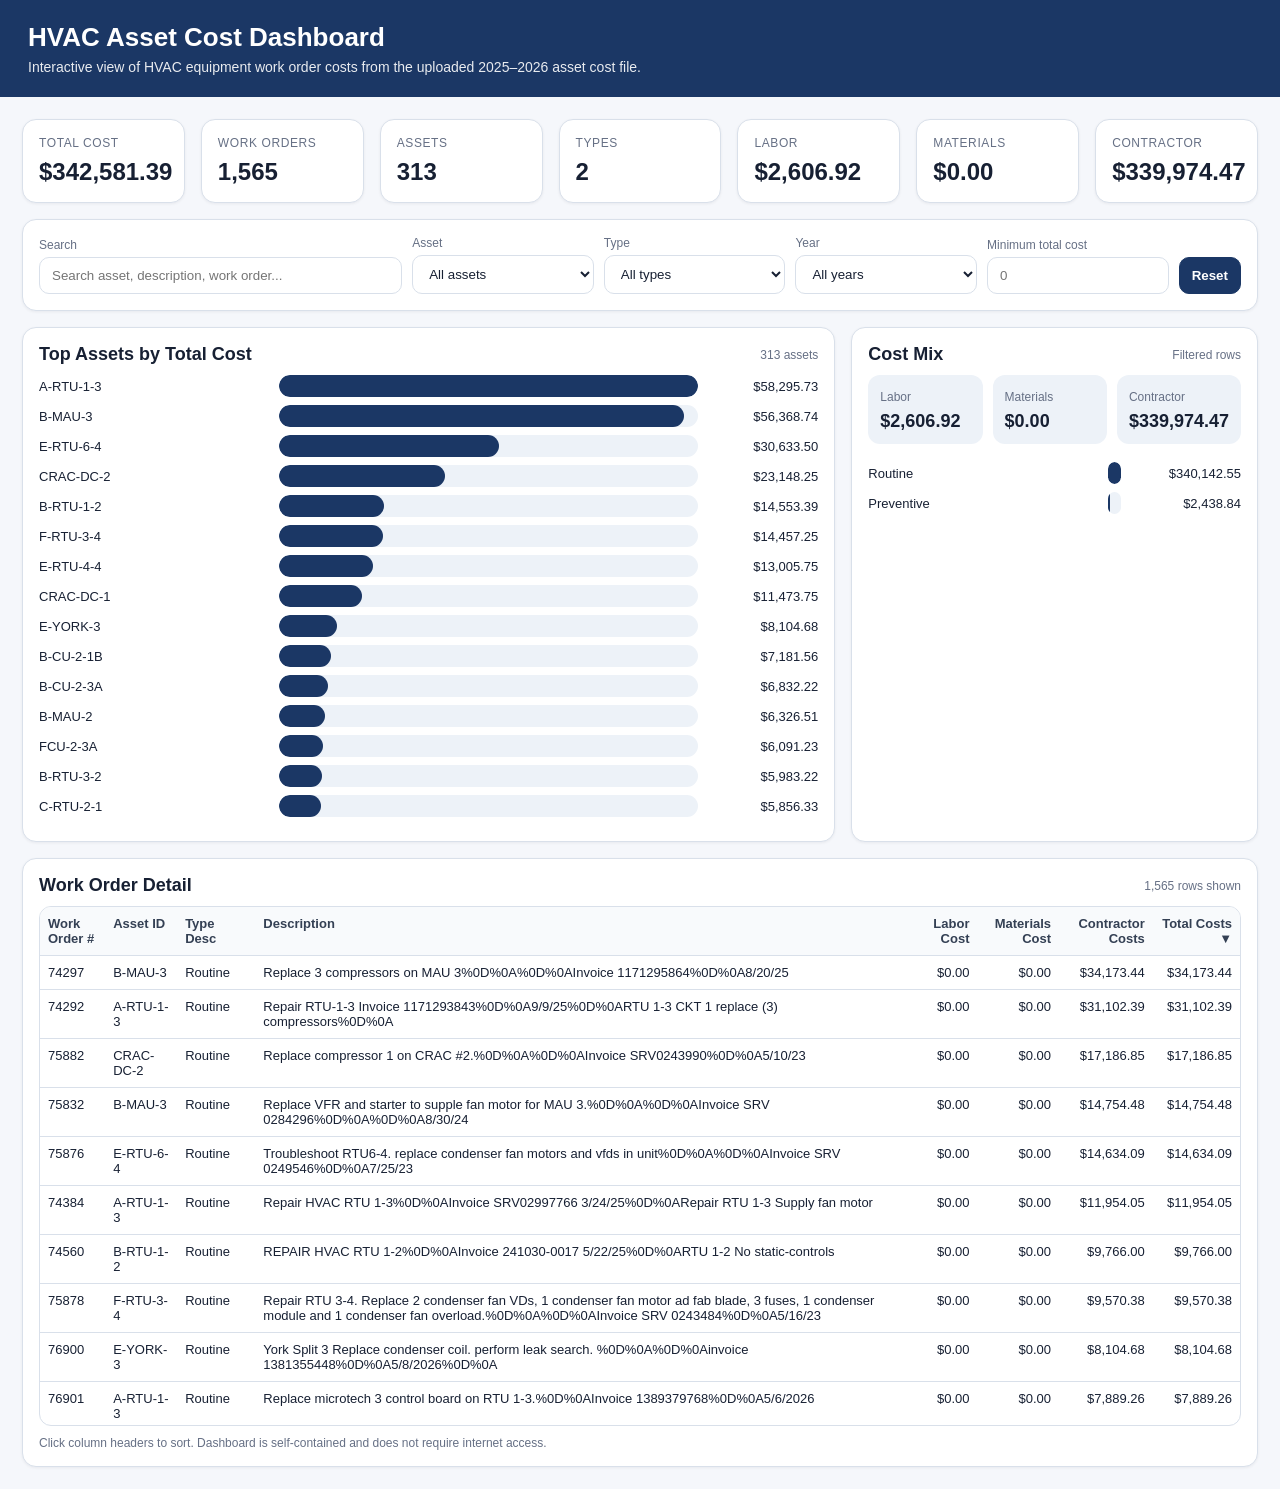
==== commit bb3c02bc: "Add files via upload" ====
--- a/dashboard-hvac-asset-costs-2026.html
+++ b/dashboard-hvac-asset-costs-2026.html
@@ -17,7 +17,7 @@
 .card { background:var(--card); border:1px solid var(--line); border-radius:14px; padding:16px; box-shadow:0 1px 3px rgba(16,24,40,.06); }
 .kpi .label { color:var(--muted); font-size:12px; text-transform:uppercase; letter-spacing:.05em; }
 .kpi .value { font-size:24px; font-weight:700; margin-top:8px; }
-.controls { display:grid; grid-template-columns:2fr 1fr 1fr 1fr auto; gap:10px; align-items:end; }
+.controls { display:grid; grid-template-columns:2fr 1fr 1fr 1fr 1fr auto; gap:10px; align-items:end; }
 label { display:block; color:var(--muted); font-size:12px; margin-bottom:5px; }
 input, select, button { width:100%; padding:10px 12px; border:1px solid var(--line); border-radius:10px; background:white; color:var(--ink); }
 button { cursor:pointer; background:var(--accent); color:white; border-color:var(--accent); font-weight:700; }
@@ -55,6 +55,7 @@
       <div><label>Search</label><input id="search" placeholder="Search asset, description, work order..." /></div>
       <div><label>Asset</label><select id="asset"><option value="">All assets</option></select></div>
       <div><label>Type</label><select id="type"><option value="">All types</option></select></div>
+      <div><label>Year</label><select id="year"><option value="">All years</option></select></div>
       <div><label>Minimum total cost</label><input id="minCost" type="number" min="0" step="1" placeholder="0" /></div>
       <div><button id="reset">Reset</button></div>
     </div>
@@ -77,18 +78,19 @@
   </section>
 </main>
 <script>
-const DATA = [{"Work Order #": "75845", "Asset ID": "F-ACCU-2 LG", "Description": "Replace ACCU2 fan motor and capacitor%0D%0A%0D%0AInvoice SRV0251211%0D%0A8/10/23", "Type Desc": "Routine", "Labor Cost": 0.0, "Materials Cost": 0, "Contractor Costs": 2913.01, "Total Costs": 2913.01}, {"Work Order #": "66771", "Asset ID": "B-CU-1-1", "Description": "Condenser Unit Maintenance Semi-Annual", "Type Desc": "Preventive", "Labor Cost": 0.0, "Materials Cost": 0, "Contractor Costs": 0.0, "Total Costs": 0.0}, {"Work Order #": "69610", "Asset ID": "B-CU-1-1", "Description": "Condenser Unit Maintenance Semi-Annual", "Type Desc": "Preventive", "Labor Cost": 0.0, "Materials Cost": 0, "Contractor Costs": 0.0, "Total Costs": 0.0}, {"Work Order #": "70357", "Asset ID": "B-CU-1-1", "Description": "Condenser Unit Coil Wash Semi-Annual", "Type Desc": "Preventive", "Labor Cost": 7.64, "Materials Cost": 0, "Contractor Costs": 0.0, "Total Costs": 7.64}, {"Work Order #": "70323", "Asset ID": "B-CU-1-1", "Description": "Condenser Unit Maintenance Semi-Annual", "Type Desc": "Preventive", "Labor Cost": 0.0, "Materials Cost": 0, "Contractor Costs": 0.0, "Total Costs": 0.0}, {"Work Order #": "73281", "Asset ID": "B-CU-1-1", "Description": "Condenser Unit Coil Wash Semi-Annual", "Type Desc": "Preventive", "Labor Cost": 0.0, "Materials Cost": 0, "Contractor Costs": 0.0, "Total Costs": 0.0}, {"Work Order #": "73203", "Asset ID": "B-CU-1-1", "Description": "Condenser Unit Maintenance Semi-Annual", "Type Desc": "Preventive", "Labor Cost": 0.0, "Materials Cost": 0, "Contractor Costs": 0.0, "Total Costs": 0.0}, {"Work Order #": "74295", "Asset ID": "B-CU-1-1", "Description": "Repair Condenser Unit 1-1 B%0D%0AInvoice 1168111258  &/31/25%0D%0ASplit 1-1 Compressor and Hard start Kit", "Type Desc": "Routine", "Labor Cost": 0.0, "Materials Cost": 0, "Contractor Costs": 5446.06, "Total Costs": 5446.06}, {"Work Order #": "76351", "Asset ID": "B-CU-1-1", "Description": "Condenser Unit Coil Wash Semi-Annual", "Type Desc": "Preventive", "Labor Cost": 0.0, "Materials Cost": 0, "Contractor Costs": 0.0, "Total Costs": 0.0}, {"Work Order #": "76322", "Asset ID": "B-CU-1-1", "Description": "Condenser Unit Maintenance Semi-Annual", "Type Desc": "Preventive", "Labor Cost": 0.0, "Materials Cost": 0, "Contractor Costs": 0.0, "Total Costs": 0.0}, {"Work Order #": "68872", "Asset ID": "E-CU 1-1", "Description": "Condenser Unit Maintenance Semi-Annual", "Type Desc": "Preventive", "Labor Cost": 0.0, "Materials Cost": 0, "Contractor Costs": 0.0, "Total Costs": 0.0}, {"Work Order #": "70353", "Asset ID": "E-CU 1-1", "Description": "Condenser Unit Coil Wash Semi-Annual", "Type Desc": "Preventive", "Labor Cost": 7.64, "Materials Cost": 0, "Contractor Costs": 0.0, "Total Costs": 7.64}, {"Work Order #": "70320", "Asset ID": "E-CU 1-1", "Description": "Condenser Unit Maintenance Semi-Annual", "Type Desc": "Preventive", "Labor Cost": 0.0, "Materials Cost": 0, "Contractor Costs": 0.0, "Total Costs": 0.0}, {"Work Order #": "73278", "Asset ID": "E-CU 1-1", "Description": "Condenser Unit Coil Wash Semi-Annual", "Type Desc": "Preventive", "Labor Cost": 0.0, "Materials Cost": 0, "Contractor Costs": 0.0, "Total Costs": 0.0}, {"Work Order #": "73201", "Asset ID": "E-CU 1-1", "Description": "Condenser Unit Maintenance Semi-Annual", "Type Desc": "Preventive", "Labor Cost": 0.0, "Materials Cost": 0, "Contractor Costs": 0.0, "Total Costs": 0.0}, {"Work Order #": "76355", "Asset ID": "E-CU 1-1", "Description": "Condenser Unit Coil Wash Semi-Annual", "Type Desc": "Preventive", "Labor Cost": 0.0, "Materials Cost": 0, "Contractor Costs": 0.0, "Total Costs": 0.0}, {"Work Order #": "76320", "Asset ID": "E-CU 1-1", "Description": "Condenser Unit Maintenance Semi-Annual", "Type Desc": "Preventive", "Labor Cost": 0.0, "Materials Cost": 0, "Contractor Costs": 0.0, "Total Costs": 0.0}, {"Work Order #": "69284", "Asset ID": "B-CU-11-A", "Description": "Condenser Unit Maintenance Semi-Annual", "Type Desc": "Preventive", "Labor Cost": 0.0, "Materials Cost": 0, "Contractor Costs": 0.0, "Total Costs": 0.0}, {"Work Order #": "70360", "Asset ID": "B-CU-11-A", "Description": "Condenser Unit Coil Wash Semi-Annual", "Type Desc": "Preventive", "Labor Cost": 7.64, "Materials Cost": 0, "Contractor Costs": 0.0, "Total Costs": 7.64}, {"Work Order #": "70315", "Asset ID": "B-CU-11-A", "Description": "Condenser Unit Maintenance Semi-Annual", "Type Desc": "Preventive", "Labor Cost": 0.0, "Materials Cost": 0, "Contractor Costs": 0.0, "Total Costs": 0.0}, {"Work Order #": "73195", "Asset ID": "B-CU-11-A", "Description": "Condenser Unit Maintenance Semi-Annual", "Type Desc": "Preventive", "Labor Cost": 0.0, "Materials Cost": 0, "Contractor Costs": 0.0, "Total Costs": 0.0}, {"Work Order #": "73285", "Asset ID": "B-CU-11-A", "Description": "Condenser Unit Coil Wash Semi-Annual", "Type Desc": "Preventive", "Labor Cost": 0.0, "Materials Cost": 0, "Contractor Costs": 0.0, "Total Costs": 0.0}, {"Work Order #": "76314", "Asset ID": "B-CU-11-A", "Description": "Condenser Unit Maintenance Semi-Annual", "Type Desc": "Preventive", "Labor Cost": 0.0, "Materials Cost": 0, "Contractor Costs": 0.0, "Total Costs": 0.0}, {"Work Order #": "76359", "Asset ID": "B-CU-11-A", "Description": "Condenser Unit Coil Wash Semi-Annual", "Type Desc": "Preventive", "Labor Cost": 0.0, "Materials Cost": 0, "Contractor Costs": 0.0, "Total Costs": 0.0}, {"Work Order #": "66772", "Asset ID": "B-CU-11-B", "Description": "Condenser Unit Maintenance Semi-Annual", "Type Desc": "Preventive", "Labor Cost": 0.0, "Materials Cost": 0, "Contractor Costs": 0.0, "Total Costs": 0.0}, {"Work Order #": "69611", "Asset ID": "B-CU-11-B", "Description": "Condenser Unit Maintenance Semi-Annual", "Type Desc": "Preventive", "Labor Cost": 0.0, "Materials Cost": 0, "Contractor Costs": 0.0, "Total Costs": 0.0}, {"Work Order #": "70361", "Asset ID": "B-CU-11-B", "Description": "Condenser Unit Coil Wash Semi-Annual", "Type Desc": "Preventive", "Labor Cost": 7.64, "Materials Cost": 0, "Contractor Costs": 0.0, "Total Costs": 7.64}, {"Work Order #": "70326", "Asset ID": "B-CU-11-B", "Description": "Condenser Unit Maintenance Semi-Annual", "Type Desc": "Preventive", "Labor Cost": 0.0, "Materials Cost": 0, "Contractor Costs": 0.0, "Total Costs": 0.0}, {"Work Order #": "73286", "Asset ID": "B-CU-11-B", "Description": "Condenser Unit Coil Wash Semi-Annual", "Type Desc": "Preventive", "Labor Cost": 0.0, "Materials Cost": 0, "Contractor Costs": 0.0, "Total Costs": 0.0}, {"Work Order #": "73206", "Asset ID": "B-CU-11-B", "Description": "Condenser Unit Maintenance Semi-Annual", "Type Desc": "Preventive", "Labor Cost": 0.0, "Materials Cost": 0, "Contractor Costs": 0.0, "Total Costs": 0.0}, {"Work Order #": "76360", "Asset ID": "B-CU-11-B", "Description": "Condenser Unit Coil Wash Semi-Annual", "Type Desc": "Preventive", "Labor Cost": 0.0, "Materials Cost": 0, "Contractor Costs": 0.0, "Total Costs": 0.0}, {"Work Order #": "76325", "Asset ID": "B-CU-11-B", "Description": "Condenser Unit Maintenance Semi-Annual", "Type Desc": "Preventive", "Labor Cost": 0.0, "Materials Cost": 0, "Contractor Costs": 0.0, "Total Costs": 0.0}, {"Work Order #": "66773", "Asset ID": "B-CU-1-2", "Description": "Condenser Unit Maintenance Semi-Annual", "Type Desc": "Preventive", "Labor Cost": 0.0, "Materials Cost": 0, "Contractor Costs": 0.0, "Total Costs": 0.0}, {"Work Order #": "69612", "Asset ID": "B-CU-1-2", "Description": "Condenser Unit Maintenance Semi-Annual", "Type Desc": "Preventive", "Labor Cost": 0.0, "Materials Cost": 0, "Contractor Costs": 0.0, "Total Costs": 0.0}, {"Work Order #": "70358", "Asset ID": "B-CU-1-2", "Description": "Condenser Unit Coil Wash Semi-Annual", "Type Desc": "Preventive", "Labor Cost": 7.64, "Materials Cost": 0, "Contractor Costs": 0.0, "Total Costs": 7.64}, {"Work Order #": "70327", "Asset ID": "B-CU-1-2", "Description": "Condenser Unit Maintenance Semi-Annual", "Type Desc": "Preventive", "Labor Cost": 0.0, "Materials Cost": 0, "Contractor Costs": 0.0, "Total Costs": 0.0}, {"Work Order #": "73283", "Asset ID": "B-CU-1-2", "Description": "Condenser Unit Coil Wash Semi-Annual", "Type Desc": "Preventive", "Labor Cost": 0.0, "Materials Cost": 0, "Contractor Costs": 0.0, "Total Costs": 0.0}, {"Work Order #": "73207", "Asset ID": "B-CU-1-2", "Description": "Condenser Unit Maintenance Semi-Annual", "Type Desc": "Preventive", "Labor Cost": 0.0, "Materials Cost": 0, "Contractor Costs": 0.0, "Total Costs": 0.0}, {"Work Order #": "75895", "Asset ID": "B-CU-1-2", "Description": "Cond 2-1 B. Fan coil condensation overflowing overnight. Insulation not properly glued.  Blew out main  drain line%0D%0AInvoice SRV0269448%0D%0A3/14/24%0D%0A", "Type Desc": "Routine", "Labor Cost": 0.0, "Materials Cost": 0, "Contractor Costs": 1748.38, "Total Costs": 1748.38}, {"Work Order #": "76357", "Asset ID": "B-CU-1-2", "Description": "Condenser Unit Coil Wash Semi-Annual", "Type Desc": "Preventive", "Labor Cost": 0.0, "Materials Cost": 0, "Contractor Costs": 0.0, "Total Costs": 0.0}, {"Work Order #": "76326", "Asset ID": "B-CU-1-2", "Description": "Condenser Unit Maintenance Semi-Annual", "Type Desc": "Preventive", "Labor Cost": 0.0, "Materials Cost": 0, "Contractor Costs": 0.0, "Total Costs": 0.0}, {"Work Order #": "68873", "Asset ID": "E-CU 1-2", "Description": "Condenser Unit Maintenance Semi-Annual", "Type Desc": "Preventive", "Labor Cost": 0.0, "Materials Cost": 0, "Contractor Costs": 0.0, "Total Costs": 0.0}, {"Work Order #": "70352", "Asset ID": "E-CU 1-2", "Description": "Condenser Unit Coil Wash Semi-Annual", "Type Desc": "Preventive", "Labor Cost": 7.64, "Materials Cost": 0, "Contractor Costs": 0.0, "Total Costs": 7.64}, {"Work Order #": "70321", "Asset ID": "E-CU 1-2", "Description": "Condenser Unit Maintenance Semi-Annual", "Type Desc": "Preventive", "Labor Cost": 0.0, "Materials Cost": 0, "Contractor Costs": 0.0, "Total Costs": 0.0}, {"Work Order #": "73277", "Asset ID": "E-CU 1-2", "Description": "Condenser Unit Coil Wash Semi-Annual", "Type Desc": "Preventive", "Labor Cost": 0.0, "Materials Cost": 0, "Contractor Costs": 0.0, "Total Costs": 0.0}, {"Work Order #": "73202", "Asset ID": "E-CU 1-2", "Description": "Condenser Unit Maintenance Semi-Annual", "Type Desc": "Preventive", "Labor Cost": 0.0, "Materials Cost": 0, "Contractor Costs": 0.0, "Total Costs": 0.0}, {"Work Order #": "76354", "Asset ID": "E-CU 1-2", "Description": "Condenser Unit Coil Wash Semi-Annual", "Type Desc": "Preventive", "Labor Cost": 0.0, "Materials Cost": 0, "Contractor Costs": 0.0, "Total Costs": 0.0}, {"Work Order #": "76321", "Asset ID": "E-CU 1-2", "Description": "Condenser Unit Maintenance Semi-Annual", "Type Desc": "Preventive", "Labor Cost": 0.0, "Materials Cost": 0, "Contractor Costs": 0.0, "Total Costs": 0.0}, {"Work Order #": "69285", "Asset ID": "B-CU-12A", "Description": "Condenser Unit Maintenance Semi-Annual", "Type Desc": "Preventive", "Labor Cost": 0.0, "Materials Cost": 0, "Contractor Costs": 0.0, "Total Costs": 0.0}, {"Work Order #": "70362", "Asset ID": "B-CU-12A", "Description": "Condenser Unit Coil Wash Semi-Annual", "Type Desc": "Preventive", "Labor Cost": 7.64, "Materials Cost": 0, "Contractor Costs": 0.0, "Total Costs": 7.64}, {"Work Order #": "70316", "Asset ID": "B-CU-12A", "Description": "Condenser Unit Maintenance Semi-Annual", "Type Desc": "Preventive", "Labor Cost": 0.0, "Materials Cost": 0, "Contractor Costs": 0.0, "Total Costs": 0.0}, {"Work Order #": "73196", "Asset ID": "B-CU-12A", "Description": "Condenser Unit Maintenance Semi-Annual", "Type Desc": "Preventive", "Labor Cost": 0.0, "Materials Cost": 0, "Contractor Costs": 0.0, "Total Costs": 0.0}, {"Work Order #": "73287", "Asset ID": "B-CU-12A", "Description": "Condenser Unit Coil Wash Semi-Annual", "Type Desc": "Preventive", "Labor Cost": 0.0, "Materials Cost": 0, "Contractor Costs": 0.0, "Total Costs": 0.0}, {"Work Order #": "76361", "Asset ID": "B-CU-12A", "Description": "Condenser Unit Coil Wash Semi-Annual", "Type Desc": "Preventive", "Labor Cost": 0.0, "Materials Cost": 0, "Contractor Costs": 0.0, "Total Costs": 0.0}, {"Work Order #": "76315", "Asset ID": "B-CU-12A", "Description": "Condenser Unit Maintenance Semi-Annual", "Type Desc": "Preventive", "Labor Cost": 0.0, "Materials Cost": 0, "Contractor Costs": 0.0, "Total Costs": 0.0}, {"Work Order #": "69613", "Asset ID": "A-CU-1-3", "Description": "Condenser Unit Maintenance Semi-Annual", "Type Desc": "Preventive", "Labor Cost": 0.0, "Materials Cost": 0, "Contractor Costs": 0.0, "Total Costs": 0.0}, {"Work Order #": "70359", "Asset ID": "A-CU-1-3", "Description": "Condenser Unit Coil Wash Semi-Annual", "Type Desc": "Preventive", "Labor Cost": 7.64, "Materials Cost": 0, "Contractor Costs": 0.0, "Total Costs": 7.64}, {"Work Order #": "70328", "Asset ID": "A-CU-1-3", "Description": "Condenser Unit Maintenance Semi-Annual", "Type Desc": "Preventive", "Labor Cost": 0.0, "Materials Cost": 0, "Contractor Costs": 0.0, "Total Costs": 0.0}, {"Work Order #": "73284", "Asset ID": "A-CU-1-3", "Description": "Condenser Unit Coil Wash Semi-Annual", "Type Desc": "Preventive", "Labor Cost": 0.0, "Materials Cost": 0, "Contractor Costs": 0.0, "Total Costs": 0.0}, {"Work Order #": "73208", "Asset ID": "A-CU-1-3", "Description": "Condenser Unit Maintenance Semi-Annual", "Type Desc": "Preventive", "Labor Cost": 0.0, "Materials Cost": 0, "Contractor Costs": 0.0, "Total Costs": 0.0}, {"Work Order #": "76358", "Asset ID": "A-CU-1-3", "Description": "Condenser Unit Coil Wash Semi-Annual", "Type Desc": "Preventive", "Labor Cost": 0.0, "Materials Cost": 0, "Contractor Costs": 0.0, "Total Costs": 0.0}, {"Work Order #": "76327", "Asset ID": "A-CU-1-3", "Description": "Condenser Unit Maintenance Semi-Annual", "Type Desc": "Preventive", "Labor Cost": 0.0, "Materials Cost": 0, "Contractor Costs": 0.0, "Total Costs": 0.0}, {"Work Order #": "69614", "Asset ID": "A-CU-3-A", "Description": "Condenser Unit Maintenance Semi-Annual", "Type Desc": "Preventive", "Labor Cost": 0.0, "Materials Cost": 0, "Contractor Costs": 0.0, "Total Costs": 0.0}, {"Work Order #": "70363", "Asset ID": "A-CU-3-A", "Description": "Condenser Unit Coil Wash Semi-Annual", "Type Desc": "Preventive", "Labor Cost": 7.64, "Materials Cost": 0, "Contractor Costs": 0.0, "Total Costs": 7.64}, {"Work Order #": "70329", "Asset ID": "A-CU-3-A", "Description": "Condenser Unit Maintenance Semi-Annual", "Type Desc": "Preventive", "Labor Cost": 0.0, "Materials Cost": 0, "Contractor Costs": 0.0, "Total Costs": 0.0}, {"Work Order #": "73288", "Asset ID": "A-CU-3-A", "Description": "Condenser Unit Coil Wash Semi-Annual", "Type Desc": "Preventive", "Labor Cost": 0.0, "Materials Cost": 0, "Contractor Costs": 0.0, "Total Costs": 0.0}, {"Work Order #": "73209", "Asset ID": "A-CU-3-A", "Description": "Condenser Unit Maintenance Semi-Annual", "Type Desc": "Preventive", "Labor Cost": 0.0, "Materials Cost": 0, "Contractor Costs": 0.0, "Total Costs": 0.0}, {"Work Order #": "76362", "Asset ID": "A-CU-3-A", "Description": "Condenser Unit Coil Wash Semi-Annual", "Type Desc": "Preventive", "Labor Cost": 0.0, "Materials Cost": 0, "Contractor Costs": 0.0, "Total Costs": 0.0}, {"Work Order #": "76328", "Asset ID": "A-CU-3-A", "Description": "Condenser Unit Maintenance Semi-Annual", "Type Desc": "Preventive", "Labor Cost": 0.0, "Materials Cost": 0, "Contractor Costs": 0.0, "Total Costs": 0.0}, {"Work Order #": "68875", "Asset ID": "E-CU 2-1", "Description": "Condenser Unit Maintenance Semi-Annual", "Type Desc": "Preventive", "Labor Cost": 0.0, "Materials Cost": 0, "Contractor Costs": 0.0, "Total Costs": 0.0}, {"Work Order #": "70355", "Asset ID": "E-CU 2-1", "Description": "Condenser Unit Coil Wash Semi-Annual", "Type Desc": "Preventive", "Labor Cost": 7.64, "Materials Cost": 0, "Contractor Costs": 0.0, "Total Costs": 7.64}, {"Work Order #": "70325", "Asset ID": "E-CU 2-1", "Description": "Condenser Unit Maintenance Semi-Annual", "Type Desc": "Preventive", "Labor Cost": 0.0, "Materials Cost": 0, "Contractor Costs": 0.0, "Total Costs": 0.0}, {"Work Order #": "73279", "Asset ID": "E-CU 2-1", "Description": "Condenser Unit Coil Wash Semi-Annual", "Type Desc": "Preventive", "Labor Cost": 0.0, "Materials Cost": 0, "Contractor Costs": 0.0, "Total Costs": 0.0}, {"Work Order #": "73205", "Asset ID": "E-CU 2-1", "Description": "Condenser Unit Maintenance Semi-Annual", "Type Desc": "Preventive", "Labor Cost": 0.0, "Materials Cost": 0, "Contractor Costs": 0.0, "Total Costs": 0.0}, {"Work Order #": "76352", "Asset ID": "E-CU 2-1", "Description": "Condenser Unit Coil Wash Semi-Annual", "Type Desc": "Preventive", "Labor Cost": 0.0, "Materials Cost": 0, "Contractor Costs": 0.0, "Total Costs": 0.0}, {"Work Order #": "76324", "Asset ID": "E-CU 2-1", "Description": "Condenser Unit Maintenance Semi-Annual", "Type Desc": "Preventive", "Labor Cost": 0.0, "Materials Cost": 0, "Contractor Costs": 0.0, "Total Costs": 0.0}, {"Work Order #": "66776", "Asset ID": "B-CU-2-1B", "Description": "Condenser Unit Maintenance Semi-Annual", "Type Desc": "Preventive", "Labor Cost": 0.0, "Materials Cost": 0, "Contractor Costs": 0.0, "Total Costs": 0.0}, {"Work Order #": "69615", "Asset ID": "B-CU-2-1B", "Description": "Condenser Unit Maintenance Semi-Annual", "Type Desc": "Preventive", "Labor Cost": 0.0, "Materials Cost": 0, "Contractor Costs": 0.0, "Total Costs": 0.0}, {"Work Order #": "70365", "Asset ID": "B-CU-2-1B", "Description": "Condenser Unit Coil Wash Semi-Annual", "Type Desc": "Preventive", "Labor Cost": 7.64, "Materials Cost": 0, "Contractor Costs": 0.0, "Total Costs": 7.64}, {"Work Order #": "70330", "Asset ID": "B-CU-2-1B", "Description": "Condenser Unit Maintenance Semi-Annual", "Type Desc": "Preventive", "Labor Cost": 0.0, "Materials Cost": 0, "Contractor Costs": 0.0, "Total Costs": 0.0}, {"Work Order #": "73290", "Asset ID": "B-CU-2-1B", "Description": "Condenser Unit Coil Wash Semi-Annual", "Type Desc": "Preventive", "Labor Cost": 0.0, "Materials Cost": 0, "Contractor Costs": 0.0, "Total Costs": 0.0}, {"Work Order #": "73210", "Asset ID": "B-CU-2-1B", "Description": "Condenser Unit Maintenance Semi-Annual", "Type Desc": "Preventive", "Labor Cost": 0.0, "Materials Cost": 0, "Contractor Costs": 0.0, "Total Costs": 0.0}, {"Work Order #": "75838", "Asset ID": "B-CU-2-1B", "Description": "Trouble shoot 2-1 B. replace compressor replace compacitors and top off freon", "Type Desc": "Routine", "Labor Cost": 0.0, "Materials Cost": 0, "Contractor Costs": 4998.15, "Total Costs": 4998.15}, {"Work Order #": "75835", "Asset ID": "B-CU-2-1B", "Description": "Cond 2-1B. Replace condenser fan motor .%0D%0Abad condenser fan needed replacing.%0D%0A%0D%0AInvoice SRV0240951%0D%0A4/14/23", "Type Desc": "Routine", "Labor Cost": 0.0, "Materials Cost": 0, "Contractor Costs": 2175.77, "Total Costs": 2175.77}, {"Work Order #": "76364", "Asset ID": "B-CU-2-1B", "Description": "Condenser Unit Coil Wash Semi-Annual", "Type Desc": "Preventive", "Labor Cost": 0.0, "Materials Cost": 0, "Contractor Costs": 0.0, "Total Costs": 0.0}, {"Work Order #": "76329", "Asset ID": "B-CU-2-1B", "Description": "Condenser Unit Maintenance Semi-Annual", "Type Desc": "Preventive", "Labor Cost": 0.0, "Materials Cost": 0, "Contractor Costs": 0.0, "Total Costs": 0.0}, {"Work Order #": "68876", "Asset ID": "E-CU 2-2", "Description": "Condenser Unit Maintenance Semi-Annual", "Type Desc": "Preventive", "Labor Cost": 0.0, "Materials Cost": 0, "Contractor Costs": 0.0, "Total Costs": 0.0}, {"Work Order #": "70356", "Asset ID": "E-CU 2-2", "Description": "Condenser Unit Coil Wash Semi-Annual", "Type Desc": "Preventive", "Labor Cost": 15.28, "Materials Cost": 0, "Contractor Costs": 0.0, "Total Costs": 15.28}, {"Work Order #": "70324", "Asset ID": "E-CU 2-2", "Description": "Condenser Unit Maintenance Semi-Annual", "Type Desc": "Preventive", "Labor Cost": 0.0, "Materials Cost": 0, "Contractor Costs": 0.0, "Total Costs": 0.0}, {"Work Order #": "73280", "Asset ID": "E-CU 2-2", "Description": "Condenser Unit Coil Wash Semi-Annual", "Type Desc": "Preventive", "Labor Cost": 0.0, "Materials Cost": 0, "Contractor Costs": 0.0, "Total Costs": 0.0}, {"Work Order #": "73204", "Asset ID": "E-CU 2-2", "Description": "Condenser Unit Maintenance Semi-Annual", "Type Desc": "Preventive", "Labor Cost": 0.0, "Materials Cost": 0, "Contractor Costs": 0.0, "Total Costs": 0.0}, {"Work Order #": "76353", "Asset ID": "E-CU 2-2", "Description": "Condenser Unit Coil Wash Semi-Annual", "Type Desc": "Preventive", "Labor Cost": 0.0, "Materials Cost": 0, "Contractor Costs": 0.0, "Total Costs": 0.0}, {"Work Order #": "76323", "Asset ID": "E-CU 2-2", "Description": "Condenser Unit Maintenance Semi-Annual", "Type Desc": "Preventive", "Labor Cost": 0.0, "Materials Cost": 0, "Contractor Costs": 0.0, "Total Costs": 0.0}, {"Work Order #": "66778", "Asset ID": "B-CU-2-3A", "Description": "Condenser Unit Maintenance Semi-Annual", "Type Desc": "Preventive", "Labor Cost": 61.12, "Materials Cost": 0, "Contractor Costs": 0.0, "Total Costs": 61.12}, {"Work Order #": "69617", "Asset ID": "B-CU-2-3A", "Description": "Condenser Unit Maintenance Semi-Annual", "Type Desc": "Preventive", "Labor Cost": 0.0, "Materials Cost": 0, "Contractor Costs": 0.0, "Total Costs": 0.0}, {"Work Order #": "70367", "Asset ID": "B-CU-2-3A", "Description": "Condenser Unit Coil Wash Semi-Annual", "Type Desc": "Preventive", "Labor Cost": 7.64, "Materials Cost": 0, "Contractor Costs": 0.0, "Total Costs": 7.64}, {"Work Order #": "70332", "Asset ID": "B-CU-2-3A", "Description": "Condenser Unit Maintenance Semi-Annual", "Type Desc": "Preventive", "Labor Cost": 0.0, "Materials Cost": 0, "Contractor Costs": 0.0, "Total Costs": 0.0}, {"Work Order #": "73292", "Asset ID": "B-CU-2-3A", "Description": "Condenser Unit Coil Wash Semi-Annual", "Type Desc": "Preventive", "Labor Cost": 0.0, "Materials Cost": 0, "Contractor Costs": 0.0, "Total Costs": 0.0}, {"Work Order #": "73212", "Asset ID": "B-CU-2-3A", "Description": "Condenser Unit Maintenance Semi-Annual", "Type Desc": "Preventive", "Labor Cost": 0.0, "Materials Cost": 0, "Contractor Costs": 0.0, "Total Costs": 0.0}, {"Work Order #": "75874", "Asset ID": "B-CU-2-3A", "Description": "Replace condenser coil on CU 2-3A%0D%0A%0D%0AInvoice SRV 0254792%0D%0A9/20/23%0D%0A%0D%0A", "Type Desc": "Routine", "Labor Cost": 0.0, "Materials Cost": 0, "Contractor Costs": 6763.46, "Total Costs": 6763.46}, {"Work Order #": "76366", "Asset ID": "B-CU-2-3A", "Description": "Condenser Unit Coil Wash Semi-Annual", "Type Desc": "Preventive", "Labor Cost": 0.0, "Materials Cost": 0, "Contractor Costs": 0.0, "Total Costs": 0.0}, {"Work Order #": "76331", "Asset ID": "B-CU-2-3A", "Description": "Condenser Unit Maintenance Semi-Annual", "Type Desc": "Preventive", "Labor Cost": 0.0, "Materials Cost": 0, "Contractor Costs": 0.0, "Total Costs": 0.0}, {"Work Order #": "68867", "Asset ID": "A-CU-2-3B", "Description": "Condenser Unit Maintenance Semi-Annual", "Type Desc": "Preventive", "Labor Cost": 0.0, "Materials Cost": 0, "Contractor Costs": 0.0, "Total Costs": 0.0}, {"Work Order #": "70368", "Asset ID": "A-CU-2-3B", "Description": "Condenser Unit Coil Wash Semi-Annual", "Type Desc": "Preventive", "Labor Cost": 7.64, "Materials Cost": 0, "Contractor Costs": 0.0, "Total Costs": 7.64}, {"Work Order #": "70310", "Asset ID": "A-CU-2-3B", "Description": "Condenser Unit Maintenance Semi-Annual", "Type Desc": "Preventive", "Labor Cost": 0.0, "Materials Cost": 0, "Contractor Costs": 0.0, "Total Costs": 0.0}, {"Work Order #": "73190", "Asset ID": "A-CU-2-3B", "Description": "Condenser Unit Maintenance Semi-Annual", "Type Desc": "Preventive", "Labor Cost": 0.0, "Materials Cost": 0, "Contractor Costs": 0.0, "Total Costs": 0.0}, {"Work Order #": "73293", "Asset ID": "A-CU-2-3B", "Description": "Condenser Unit Coil Wash Semi-Annual", "Type Desc": "Preventive", "Labor Cost": 0.0, "Materials Cost": 0, "Contractor Costs": 0.0, "Total Costs": 0.0}, {"Work Order #": "76309", "Asset ID": "A-CU-2-3B", "Description": "Condenser Unit Maintenance Semi-Annual", "Type Desc": "Preventive", "Labor Cost": 0.0, "Materials Cost": 0, "Contractor Costs": 0.0, "Total Costs": 0.0}, {"Work Order #": "76367", "Asset ID": "A-CU-2-3B", "Description": "Condenser Unit Coil Wash Semi-Annual", "Type Desc": "Preventive", "Labor Cost": 0.0, "Materials Cost": 0, "Contractor Costs": 0.0, "Total Costs": 0.0}, {"Work Order #": "68869", "Asset ID": "B-CU 3-2B", "Description": "Condenser Unit Maintenance Semi-Annual", "Type Desc": "Preventive", "Labor Cost": 0.0, "Materials Cost": 0, "Contractor Costs": 0.0, "Total Costs": 0.0}, {"Work Order #": "70370", "Asset ID": "B-CU 3-2B", "Description": "Condenser Unit Coil Wash Semi-Annual", "Type Desc": "Preventive", "Labor Cost": 15.28, "Materials Cost": 0, "Contractor Costs": 0.0, "Total Costs": 15.28}, {"Work Order #": "70312", "Asset ID": "B-CU 3-2B", "Description": "Condenser Unit Maintenance Semi-Annual", "Type Desc": "Preventive", "Labor Cost": 0.0, "Materials Cost": 0, "Contractor Costs": 0.0, "Total Costs": 0.0}, {"Work Order #": "73294", "Asset ID": "B-CU 3-2B", "Description": "Condenser Unit Coil Wash Semi-Annual", "Type Desc": "Preventive", "Labor Cost": 0.0, "Materials Cost": 0, "Contractor Costs": 0.0, "Total Costs": 0.0}, {"Work Order #": "73191", "Asset ID": "B-CU 3-2B", "Description": "Condenser Unit Maintenance Semi-Annual", "Type Desc": "Preventive", "Labor Cost": 0.0, "Materials Cost": 0, "Contractor Costs": 0.0, "Total Costs": 0.0}, {"Work Order #": "76310", "Asset ID": "B-CU 3-2B", "Description": "Condenser Unit Maintenance Semi-Annual", "Type Desc": "Preventive", "Labor Cost": 0.0, "Materials Cost": 0, "Contractor Costs": 0.0, "Total Costs": 0.0}, {"Work Order #": "76368", "Asset ID": "B-CU 3-2B", "Description": "Condenser Unit Coil Wash Semi-Annual", "Type Desc": "Preventive", "Labor Cost": 0.0, "Materials Cost": 0, "Contractor Costs": 0.0, "Total Costs": 0.0}, {"Work Order #": "68868", "Asset ID": "B-CU-3-2", "Description": "Condenser Unit Maintenance Semi-Annual", "Type Desc": "Preventive", "Labor Cost": 0.0, "Materials Cost": 0, "Contractor Costs": 0.0, "Total Costs": 0.0}, {"Work Order #": "70369", "Asset ID": "B-CU-3-2", "Description": "Condenser Unit Coil Wash Semi-Annual", "Type Desc": "Preventive", "Labor Cost": 7.64, "Materials Cost": 0, "Contractor Costs": 0.0, "Total Costs": 7.64}, {"Work Order #": "70311", "Asset ID": "B-CU-3-2", "Description": "Condenser Unit Maintenance Semi-Annual", "Type Desc": "Preventive", "Labor Cost": 0.0, "Materials Cost": 0, "Contractor Costs": 0.0, "Total Costs": 0.0}, {"Work Order #": "73295", "Asset ID": "B-CU-3-2", "Description": "Condenser Unit Coil Wash Semi-Annual", "Type Desc": "Preventive", "Labor Cost": 0.0, "Materials Cost": 0, "Contractor Costs": 0.0, "Total Costs": 0.0}, {"Work Order #": "73192", "Asset ID": "B-CU-3-2", "Description": "Condenser Unit Maintenance Semi-Annual", "Type Desc": "Preventive", "Labor Cost": 0.0, "Materials Cost": 0, "Contractor Costs": 0.0, "Total Costs": 0.0}, {"Work Order #": "76311", "Asset ID": "B-CU-3-2", "Description": "Condenser Unit Maintenance Semi-Annual", "Type Desc": "Preventive", "Labor Cost": 0.0, "Materials Cost": 0, "Contractor Costs": 0.0, "Total Costs": 0.0}, {"Work Order #": "76369", "Asset ID": "B-CU-3-2", "Description": "Condenser Unit Coil Wash Semi-Annual", "Type Desc": "Preventive", "Labor Cost": 0.0, "Materials Cost": 0, "Contractor Costs": 0.0, "Total Costs": 0.0}, {"Work Order #": "68870", "Asset ID": "A-CU-3-3", "Description": "Condenser Unit Maintenance Semi-Annual", "Type Desc": "Preventive", "Labor Cost": 0.0, "Materials Cost": 0, "Contractor Costs": 0.0, "Total Costs": 0.0}, {"Work Order #": "70371", "Asset ID": "A-CU-3-3", "Description": "Condenser Unit Coil Wash Semi-Annual", "Type Desc": "Preventive", "Labor Cost": 22.92, "Materials Cost": 0, "Contractor Costs": 0.0, "Total Costs": 22.92}, {"Work Order #": "70313", "Asset ID": "A-CU-3-3", "Description": "Condenser Unit Maintenance Semi-Annual", "Type Desc": "Preventive", "Labor Cost": 0.0, "Materials Cost": 0, "Contractor Costs": 0.0, "Total Costs": 0.0}, {"Work Order #": "73193", "Asset ID": "A-CU-3-3", "Description": "Condenser Unit Maintenance Semi-Annual", "Type Desc": "Preventive", "Labor Cost": 0.0, "Materials Cost": 0, "Contractor Costs": 0.0, "Total Costs": 0.0}, {"Work Order #": "73296", "Asset ID": "A-CU-3-3", "Description": "Condenser Unit Coil Wash Semi-Annual", "Type Desc": "Preventive", "Labor Cost": 0.0, "Materials Cost": 0, "Contractor Costs": 0.0, "Total Costs": 0.0}, {"Work Order #": "76312", "Asset ID": "A-CU-3-3", "Description": "Condenser Unit Maintenance Semi-Annual", "Type Desc": "Preventive", "Labor Cost": 0.0, "Materials Cost": 0, "Contractor Costs": 0.0, "Total Costs": 0.0}, {"Work Order #": "76370", "Asset ID": "A-CU-3-3", "Description": "Condenser Unit Coil Wash Semi-Annual", "Type Desc": "Preventive", "Labor Cost": 0.0, "Materials Cost": 0, "Contractor Costs": 0.0, "Total Costs": 0.0}, {"Work Order #": "68871", "Asset ID": "DC-CU-DC-1", "Description": "Condenser Unit Maintenance Semi-Annual", "Type Desc": "Preventive", "Labor Cost": 0.0, "Materials Cost": 0, "Contractor Costs": 0.0, "Total Costs": 0.0}, {"Work Order #": "70372", "Asset ID": "DC-CU-DC-1", "Description": "Condenser Unit Coil Wash Semi-Annual", "Type Desc": "Preventive", "Labor Cost": 7.64, "Materials Cost": 0, "Contractor Costs": 0.0, "Total Costs": 7.64}, {"Work Order #": "70314", "Asset ID": "DC-CU-DC-1", "Description": "Condenser Unit Maintenance Semi-Annual", "Type Desc": "Preventive", "Labor Cost": 0.0, "Materials Cost": 0, "Contractor Costs": 0.0, "Total Costs": 0.0}, {"Work Order #": "73194", "Asset ID": "DC-CU-DC-1", "Description": "Condenser Unit Maintenance Semi-Annual", "Type Desc": "Preventive", "Labor Cost": 0.0, "Materials Cost": 0, "Contractor Costs": 0.0, "Total Costs": 0.0}, {"Work Order #": "73297", "Asset ID": "DC-CU-DC-1", "Description": "Condenser Unit Coil Wash Semi-Annual", "Type Desc": "Preventive", "Labor Cost": 0.0, "Materials Cost": 0, "Contractor Costs": 0.0, "Total Costs": 0.0}, {"Work Order #": "75887", "Asset ID": "DC-CU-DC-1", "Description": "Trouble shoot Garage elevator Rm unit.%0D%0Acheck mechanical room condenser.%0D%0A%0D%0AInvoice SRV0281508%0D%0A7/31/ 24", "Type Desc": "Routine", "Labor Cost": 0.0, "Materials Cost": 0, "Contractor Costs": 389.7, "Total Costs": 389.7}, {"Work Order #": "76313", "Asset ID": "DC-CU-DC-1", "Description": "Condenser Unit Maintenance Semi-Annual", "Type Desc": "Preventive", "Labor Cost": 0.0, "Materials Cost": 0, "Contractor Costs": 0.0, "Total Costs": 0.0}, {"Work Order #": "76371", "Asset ID": "DC-CU-DC-1", "Description": "Condenser Unit Coil Wash Semi-Annual", "Type Desc": "Preventive", "Labor Cost": 0.0, "Materials Cost": 0, "Contractor Costs": 0.0, "Total Costs": 0.0}, {"Work Order #": "69287", "Asset ID": "G-CU-G1", "Description": "Condenser Unit Maintenance Semi-Annual", "Type Desc": "Preventive", "Labor Cost": 7.64, "Materials Cost": 0, "Contractor Costs": 0.0, "Total Costs": 7.64}, {"Work Order #": "70373", "Asset ID": "G-CU-G1", "Description": "Condenser Unit Coil Wash Semi-Annual", "Type Desc": "Preventive", "Labor Cost": 7.64, "Materials Cost": 0, "Contractor Costs": 0.0, "Total Costs": 7.64}, {"Work Order #": "70318", "Asset ID": "G-CU-G1", "Description": "Condenser Unit Maintenance Semi-Annual", "Type Desc": "Preventive", "Labor Cost": 0.0, "Materials Cost": 0, "Contractor Costs": 0.0, "Total Costs": 0.0}, {"Work Order #": "73198", "Asset ID": "G-CU-G1", "Description": "Condenser Unit Maintenance Semi-Annual", "Type Desc": "Preventive", "Labor Cost": 0.0, "Materials Cost": 0, "Contractor Costs": 0.0, "Total Costs": 0.0}, {"Work Order #": "73298", "Asset ID": "G-CU-G1", "Description": "Condenser Unit Coil Wash Semi-Annual", "Type Desc": "Preventive", "Labor Cost": 0.0, "Materials Cost": 0, "Contractor Costs": 0.0, "Total Costs": 0.0}, {"Work Order #": "74282", "Asset ID": "G-CU-G1", "Description": "HVAC-Condenser Unit G-1%0D%0AInvoice 1191677750  9/17/25%0D%0AWater leaking out of auxiliary pan, air filter replaced, evaporator coil frozen.", "Type Desc": "Routine", "Labor Cost": 0.0, "Materials Cost": 0, "Contractor Costs": 1462.06, "Total Costs": 1462.06}, {"Work Order #": "75834", "Asset ID": "G-CU-G1", "Description": "Parking garage server rm repairs.%0D%0Asystem was not cooling.%0D%0A%0D%0AInvoice SRV0281492%0D%0A7/31/2024", "Type Desc": "Routine", "Labor Cost": 0.0, "Materials Cost": 0, "Contractor Costs": 3756.37, "Total Costs": 3756.37}, {"Work Order #": "76317", "Asset ID": "G-CU-G1", "Description": "Condenser Unit Maintenance Semi-Annual", "Type Desc": "Preventive", "Labor Cost": 0.0, "Materials Cost": 0, "Contractor Costs": 0.0, "Total Costs": 0.0}, {"Work Order #": "76372", "Asset ID": "G-CU-G1", "Description": "Condenser Unit Coil Wash Semi-Annual", "Type Desc": "Preventive", "Labor Cost": 0.0, "Materials Cost": 0, "Contractor Costs": 0.0, "Total Costs": 0.0}, {"Work Order #": "69288", "Asset ID": "G-CU-G2", "Description": "Condenser Unit Maintenance Semi-Annual", "Type Desc": "Preventive", "Labor Cost": 7.64, "Materials Cost": 0, "Contractor Costs": 0.0, "Total Costs": 7.64}, {"Work Order #": "70374", "Asset ID": "G-CU-G2", "Description": "Condenser Unit Coil Wash Semi-Annual", "Type Desc": "Preventive", "Labor Cost": 7.64, "Materials Cost": 0, "Contractor Costs": 0.0, "Total Costs": 7.64}, {"Work Order #": "70319", "Asset ID": "G-CU-G2", "Description": "Condenser Unit Maintenance Semi-Annual", "Type Desc": "Preventive", "Labor Cost": 0.0, "Materials Cost": 0, "Contractor Costs": 0.0, "Total Costs": 0.0}, {"Work Order #": "73199", "Asset ID": "G-CU-G2", "Description": "Condenser Unit Maintenance Semi-Annual", "Type Desc": "Preventive", "Labor Cost": 0.0, "Materials Cost": 0, "Contractor Costs": 0.0, "Total Costs": 0.0}, {"Work Order #": "73299", "Asset ID": "G-CU-G2", "Description": "Condenser Unit Coil Wash Semi-Annual", "Type Desc": "Preventive", "Labor Cost": 0.0, "Materials Cost": 0, "Contractor Costs": 0.0, "Total Costs": 0.0}, {"Work Order #": "75314", "Asset ID": "G-CU-G2", "Description": "Garage elevator Replace comm wire from CU to AHU %0D%0A%0D%0AInvoice 1236836515", "Type Desc": "Routine", "Labor Cost": 0.0, "Materials Cost": 0, "Contractor Costs": 3405.55, "Total Costs": 3405.55}, {"Work Order #": "76318", "Asset ID": "G-CU-G2", "Description": "Condenser Unit Maintenance Semi-Annual", "Type Desc": "Preventive", "Labor Cost": 0.0, "Materials Cost": 0, "Contractor Costs": 0.0, "Total Costs": 0.0}, {"Work Order #": "76373", "Asset ID": "G-CU-G2", "Description": "Condenser Unit Coil Wash Semi-Annual", "Type Desc": "Preventive", "Labor Cost": 0.0, "Materials Cost": 0, "Contractor Costs": 0.0, "Total Costs": 0.0}, {"Work Order #": "68874", "Asset ID": "B-CU-ELEV", "Description": "Condenser Unit Maintenance Semi-Annual", "Type Desc": "Preventive", "Labor Cost": 0.0, "Materials Cost": 0, "Contractor Costs": 0.0, "Total Costs": 0.0}, {"Work Order #": "70354", "Asset ID": "B-CU-ELEV", "Description": "Condenser Unit Coil Wash Semi-Annual", "Type Desc": "Preventive", "Labor Cost": 7.64, "Materials Cost": 0, "Contractor Costs": 0.0, "Total Costs": 7.64}, {"Work Order #": "70322", "Asset ID": "B-CU-ELEV", "Description": "Condenser Unit Maintenance Semi-Annual", "Type Desc": "Preventive", "Labor Cost": 0.0, "Materials Cost": 0, "Contractor Costs": 0.0, "Total Costs": 0.0}, {"Work Order #": "73282", "Asset ID": "B-CU-ELEV", "Description": "Condenser Unit Coil Wash Semi-Annual", "Type Desc": "Preventive", "Labor Cost": 0.0, "Materials Cost": 0, "Contractor Costs": 0.0, "Total Costs": 0.0}, {"Work Order #": "73200", "Asset ID": "B-CU-ELEV", "Description": "Condenser Unit Maintenance Semi-Annual", "Type Desc": "Preventive", "Labor Cost": 0.0, "Materials Cost": 0, "Contractor Costs": 0.0, "Total Costs": 0.0}, {"Work Order #": "76356", "Asset ID": "B-CU-ELEV", "Description": "Condenser Unit Coil Wash Semi-Annual", "Type Desc": "Preventive", "Labor Cost": 0.0, "Materials Cost": 0, "Contractor Costs": 0.0, "Total Costs": 0.0}, {"Work Order #": "76319", "Asset ID": "B-CU-ELEV", "Description": "Condenser Unit Maintenance Semi-Annual", "Type Desc": "Preventive", "Labor Cost": 0.0, "Materials Cost": 0, "Contractor Costs": 0.0, "Total Costs": 0.0}, {"Work Order #": "69177", "Asset ID": "CRAC-DC-1", "Description": "CRAC Quarterly Coil Washing", "Type Desc": "Preventive", "Labor Cost": 7.64, "Materials Cost": 0, "Contractor Costs": 0.0, "Total Costs": 7.64}, {"Work Order #": "69164", "Asset ID": "CRAC-DC-1", "Description": "CRAC Liebert  Quarterly Maintenance", "Type Desc": "Preventive", "Labor Cost": 0.0, "Materials Cost": 0, "Contractor Costs": 0.0, "Total Costs": 0.0}, {"Work Order #": "70350", "Asset ID": "CRAC-DC-1", "Description": "CRAC Quarterly Coil Washing", "Type Desc": "Preventive", "Labor Cost": 15.28, "Materials Cost": 0, "Contractor Costs": 0.0, "Total Costs": 15.28}, {"Work Order #": "70149", "Asset ID": "CRAC-DC-1", "Description": "CRAC Liebert  Quarterly Maintenance", "Type Desc": "Preventive", "Labor Cost": 0.0, "Materials Cost": 0, "Contractor Costs": 0.0, "Total Costs": 0.0}, {"Work Order #": "71375", "Asset ID": "CRAC-DC-1", "Description": "CRAC Liebert  Quarterly Maintenance", "Type Desc": "Preventive", "Labor Cost": 0.0, "Materials Cost": 0, "Contractor Costs": 0.0, "Total Costs": 0.0}, {"Work Order #": "71460", "Asset ID": "CRAC-DC-1", "Description": "CRAC Quarterly Coil Washing", "Type Desc": "Preventive", "Labor Cost": 0.0, "Materials Cost": 0, "Contractor Costs": 0.0, "Total Costs": 0.0}, {"Work Order #": "73108", "Asset ID": "CRAC-DC-1", "Description": "CRAC Liebert  Quarterly Maintenance", "Type Desc": "Preventive", "Labor Cost": 0.0, "Materials Cost": 0, "Contractor Costs": 0.0, "Total Costs": 0.0}, {"Work Order #": "73275", "Asset ID": "CRAC-DC-1", "Description": "CRAC Quarterly Coil Washing", "Type Desc": "Preventive", "Labor Cost": 0.0, "Materials Cost": 0, "Contractor Costs": 0.0, "Total Costs": 0.0}, {"Work Order #": "74679", "Asset ID": "CRAC-DC-1", "Description": "CRAC Liebert  Quarterly Maintenance", "Type Desc": "Preventive", "Labor Cost": 0.0, "Materials Cost": 0, "Contractor Costs": 0.0, "Total Costs": 0.0}, {"Work Order #": "74765", "Asset ID": "CRAC-DC-1", "Description": "CRAC Quarterly Coil Washing", "Type Desc": "Preventive", "Labor Cost": 0.0, "Materials Cost": 0, "Contractor Costs": 0.0, "Total Costs": 0.0}, {"Work Order #": "74393", "Asset ID": "CRAC-DC-1", "Description": "HVAC-Data Center Equipment 1%0D%0AInvoice SRV0295223   1/27/25%0D%0ATrouble shoot Pump failure in Data Room and made repairs", "Type Desc": "Routine", "Labor Cost": 0.0, "Materials Cost": 0, "Contractor Costs": 1784.51, "Total Costs": 1784.51}, {"Work Order #": "74283", "Asset ID": "CRAC-DC-1", "Description": "HVAC Data Center Equipment CRAC DC 1%0D%0Ainvoice 1188788667  9/25/25%0D%0A%0D%0AReplace blown fuses%0D%0A", "Type Desc": "Routine", "Labor Cost": 0.0, "Materials Cost": 0, "Contractor Costs": 685.9, "Total Costs": 685.9}, {"Work Order #": "74304", "Asset ID": "CRAC-DC-1", "Description": "Repair HVAC Data Center Equipment 1%0D%0AProvide and install (2) each bacnet cards %0D%0AInvoice 1182705789%0D%0A8/27/25", "Type Desc": "Routine", "Labor Cost": 0.0, "Materials Cost": 0, "Contractor Costs": 3419.62, "Total Costs": 3419.62}, {"Work Order #": "75311", "Asset ID": "CRAC-DC-1", "Description": "HVAC CRAC Data Center Equipment 1%0D%0A%0D%0AInvoice 1243519836%0D%0ATrouble shoot issues with on of the CRAC units", "Type Desc": "Routine", "Labor Cost": 0.0, "Materials Cost": 0, "Contractor Costs": 671.15, "Total Costs": 671.15}, {"Work Order #": "75836", "Asset ID": "CRAC-DC-1", "Description": "CRAC 1.  Alarm reported compressor was down.%0D%0AReplace compressor, high pressure control and refrigerant%0D%0Ainvoice SRV0239483%0D%0A3/28/23", "Type Desc": "Routine", "Labor Cost": 0.0, "Materials Cost": 0, "Contractor Costs": 618.11, "Total Costs": 618.11}, {"Work Order #": "75880", "Asset ID": "CRAC-DC-1", "Description": "Repair Crac 1 CKT 2 liquid line solenoid valve and body.%0D%0A%0D%0AInvoice 1372459759%0D%0A2/19/26", "Type Desc": "Routine", "Labor Cost": 0.0, "Materials Cost": 0, "Contractor Costs": 2135.77, "Total Costs": 2135.77}, {"Work Order #": "76151", "Asset ID": "CRAC-DC-1", "Description": "CRAC Liebert  Quarterly Maintenance", "Type Desc": "Preventive", "Labor Cost": 0.0, "Materials Cost": 0, "Contractor Costs": 0.0, "Total Costs": 0.0}, {"Work Order #": "76349", "Asset ID": "CRAC-DC-1", "Description": "CRAC Quarterly Coil Washing", "Type Desc": "Preventive", "Labor Cost": 0.0, "Materials Cost": 0, "Contractor Costs": 0.0, "Total Costs": 0.0}, {"Work Order #": "76548", "Asset ID": "CRAC-DC-1", "Description": "Replace Ckt 2 liquid line Solenoid Viv and body CRAC 1%0D%0Ainvoice 13724597592/19/2026", "Type Desc": "Routine", "Labor Cost": 0.0, "Materials Cost": 0, "Contractor Costs": 2135.77, "Total Costs": 2135.77}, {"Work Order #": "69178", "Asset ID": "CRAC-DC-2", "Description": "CRAC Quarterly Coil Washing", "Type Desc": "Preventive", "Labor Cost": 7.64, "Materials Cost": 0, "Contractor Costs": 0.0, "Total Costs": 7.64}, {"Work Order #": "69165", "Asset ID": "CRAC-DC-2", "Description": "CRAC Liebert  Quarterly Maintenance", "Type Desc": "Preventive", "Labor Cost": 0.0, "Materials Cost": 0, "Contractor Costs": 0.0, "Total Costs": 0.0}, {"Work Order #": "70150", "Asset ID": "CRAC-DC-2", "Description": "CRAC Liebert  Quarterly Maintenance", "Type Desc": "Preventive", "Labor Cost": 0.0, "Materials Cost": 0, "Contractor Costs": 0.0, "Total Costs": 0.0}, {"Work Order #": "70351", "Asset ID": "CRAC-DC-2", "Description": "CRAC Quarterly Coil Washing", "Type Desc": "Preventive", "Labor Cost": 0.0, "Materials Cost": 0, "Contractor Costs": 0.0, "Total Costs": 0.0}, {"Work Order #": "71376", "Asset ID": "CRAC-DC-2", "Description": "CRAC Liebert  Quarterly Maintenance", "Type Desc": "Preventive", "Labor Cost": 0.0, "Materials Cost": 0, "Contractor Costs": 0.0, "Total Costs": 0.0}, {"Work Order #": "71461", "Asset ID": "CRAC-DC-2", "Description": "CRAC Quarterly Coil Washing", "Type Desc": "Preventive", "Labor Cost": 0.0, "Materials Cost": 0, "Contractor Costs": 0.0, "Total Costs": 0.0}, {"Work Order #": "73276", "Asset ID": "CRAC-DC-2", "Description": "CRAC Quarterly Coil Washing", "Type Desc": "Preventive", "Labor Cost": 0.0, "Materials Cost": 0, "Contractor Costs": 0.0, "Total Costs": 0.0}, {"Work Order #": "73109", "Asset ID": "CRAC-DC-2", "Description": "CRAC Liebert  Quarterly Maintenance", "Type Desc": "Preventive", "Labor Cost": 0.0, "Materials Cost": 0, "Contractor Costs": 0.0, "Total Costs": 0.0}, {"Work Order #": "74305", "Asset ID": "CRAC-DC-2", "Description": "Repair HVAC Data Center Equipment 2%0D%0Aprovide and install 2 bacnet cards%0D%0AInvoice 1182705789%0D%0A8/27/25", "Type Desc": "Routine", "Labor Cost": 0.0, "Materials Cost": 0, "Contractor Costs": 0.0, "Total Costs": 0.0}, {"Work Order #": "74680", "Asset ID": "CRAC-DC-2", "Description": "CRAC Liebert  Quarterly Maintenance", "Type Desc": "Preventive", "Labor Cost": 0.0, "Materials Cost": 0, "Contractor Costs": 0.0, "Total Costs": 0.0}, {"Work Order #": "74766", "Asset ID": "CRAC-DC-2", "Description": "CRAC Quarterly Coil Washing", "Type Desc": "Preventive", "Labor Cost": 0.0, "Materials Cost": 0, "Contractor Costs": 0.0, "Total Costs": 0.0}, {"Work Order #": "75882", "Asset ID": "CRAC-DC-2", "Description": "Replace compressor 1 on CRAC #2.%0D%0A%0D%0AInvoice SRV0243990%0D%0A5/10/23", "Type Desc": "Routine", "Labor Cost": 0.0, "Materials Cost": 0, "Contractor Costs": 17186.85, "Total Costs": 17186.85}, {"Work Order #": "75884", "Asset ID": "CRAC-DC-2", "Description": "Replace CRAC -2 CKT 1 overload switch.%0D%0A%0D%0AInvoice 1320487872%0D%0A2/18/26", "Type Desc": "Routine", "Labor Cost": 0.0, "Materials Cost": 0, "Contractor Costs": 2976.88, "Total Costs": 2976.88}, {"Work Order #": "76152", "Asset ID": "CRAC-DC-2", "Description": "CRAC Liebert  Quarterly Maintenance", "Type Desc": "Preventive", "Labor Cost": 0.0, "Materials Cost": 0, "Contractor Costs": 0.0, "Total Costs": 0.0}, {"Work Order #": "76350", "Asset ID": "CRAC-DC-2", "Description": "CRAC Quarterly Coil Washing", "Type Desc": "Preventive", "Labor Cost": 0.0, "Materials Cost": 0, "Contractor Costs": 0.0, "Total Costs": 0.0}, {"Work Order #": "76547", "Asset ID": "CRAC-DC-2", "Description": "Replace CRAC 2 CKT 1 Overload switch per proposal%0D%0AInvoice", "Type Desc": "Routine", "Labor Cost": 0.0, "Materials Cost": 0, "Contractor Costs": 2976.88, "Total Costs": 2976.88}, {"Work Order #": "67208", "Asset ID": "DEF-1", "Description": "Exhaust Fan Semi-Annual Maintenance", "Type Desc": "Preventive", "Labor Cost": 22.92, "Materials Cost": 0, "Contractor Costs": 0.0, "Total Costs": 22.92}, {"Work Order #": "69565", "Asset ID": "DEF-1", "Description": "Exhaust Fan Semi-Annual Maintenance", "Type Desc": "Preventive", "Labor Cost": 7.64, "Materials Cost": 0, "Contractor Costs": 0.0, "Total Costs": 7.64}, {"Work Order #": "73036", "Asset ID": "DEF-1", "Description": "Exhaust Fan Semi-Annual Maintenance", "Type Desc": "Preventive", "Labor Cost": 0.0, "Materials Cost": 0, "Contractor Costs": 0.0, "Total Costs": 0.0}, {"Work Order #": "75585", "Asset ID": "DEF-1", "Description": "Exhaust Fan Semi-Annual Maintenance", "Type Desc": "Preventive", "Labor Cost": 0.0, "Materials Cost": 0, "Contractor Costs": 0.0, "Total Costs": 0.0}, {"Work Order #": "67209", "Asset ID": "DEF-2", "Description": "Exhaust Fan Semi-Annual Maintenance", "Type Desc": "Preventive", "Labor Cost": 0.0, "Materials Cost": 0, "Contractor Costs": 0.0, "Total Costs": 0.0}, {"Work Order #": "69428", "Asset ID": "DEF-2", "Description": "Inspect Exhaust Fan, Dale is reporting that it is not turning on.", "Type Desc": "Routine", "Labor Cost": 0.0, "Materials Cost": 0, "Contractor Costs": 0.0, "Total Costs": 0.0}, {"Work Order #": "69566", "Asset ID": "DEF-2", "Description": "Exhaust Fan Semi-Annual Maintenance", "Type Desc": "Preventive", "Labor Cost": 7.64, "Materials Cost": 0, "Contractor Costs": 0.0, "Total Costs": 7.64}, {"Work Order #": "73037", "Asset ID": "DEF-2", "Description": "Exhaust Fan Semi-Annual Maintenance", "Type Desc": "Preventive", "Labor Cost": 0.0, "Materials Cost": 0, "Contractor Costs": 0.0, "Total Costs": 0.0}, {"Work Order #": "75586", "Asset ID": "DEF-2", "Description": "Exhaust Fan Semi-Annual Maintenance", "Type Desc": "Preventive", "Labor Cost": 0.0, "Materials Cost": 0, "Contractor Costs": 0.0, "Total Costs": 0.0}, {"Work Order #": "67210", "Asset ID": "DEF-3", "Description": "Exhaust Fan Semi-Annual Maintenance", "Type Desc": "Preventive", "Labor Cost": 22.92, "Materials Cost": 0, "Contractor Costs": 0.0, "Total Costs": 22.92}, {"Work Order #": "69567", "Asset ID": "DEF-3", "Description": "Exhaust Fan Semi-Annual Maintenance", "Type Desc": "Preventive", "Labor Cost": 0.0, "Materials Cost": 0, "Contractor Costs": 0.0, "Total Costs": 0.0}, {"Work Order #": "73038", "Asset ID": "DEF-3", "Description": "Exhaust Fan Semi-Annual Maintenance", "Type Desc": "Preventive", "Labor Cost": 0.0, "Materials Cost": 0, "Contractor Costs": 0.0, "Total Costs": 0.0}, {"Work Order #": "75587", "Asset ID": "DEF-3", "Description": "Exhaust Fan Semi-Annual Maintenance", "Type Desc": "Preventive", "Labor Cost": 14.5, "Materials Cost": 0, "Contractor Costs": 0.0, "Total Costs": 14.5}, {"Work Order #": "67211", "Asset ID": "DEF-4", "Description": "Exhaust Fan Semi-Annual Maintenance", "Type Desc": "Preventive", "Labor Cost": 53.48, "Materials Cost": 0, "Contractor Costs": 0.0, "Total Costs": 53.48}, {"Work Order #": "69568", "Asset ID": "DEF-4", "Description": "Exhaust Fan Semi-Annual Maintenance", "Type Desc": "Preventive", "Labor Cost": 22.92, "Materials Cost": 0, "Contractor Costs": 0.0, "Total Costs": 22.92}, {"Work Order #": "73039", "Asset ID": "DEF-4", "Description": "Exhaust Fan Semi-Annual Maintenance", "Type Desc": "Preventive", "Labor Cost": 0.0, "Materials Cost": 0, "Contractor Costs": 0.0, "Total Costs": 0.0}, {"Work Order #": "75588", "Asset ID": "DEF-4", "Description": "Exhaust Fan Semi-Annual Maintenance", "Type Desc": "Preventive", "Labor Cost": 0.0, "Materials Cost": 0, "Contractor Costs": 0.0, "Total Costs": 0.0}, {"Work Order #": "67212", "Asset ID": "GEF-1", "Description": "Exhaust Fan Semi-Annual Maintenance", "Type Desc": "Preventive", "Labor Cost": 30.56, "Materials Cost": 0, "Contractor Costs": 0.0, "Total Costs": 30.56}, {"Work Order #": "69569", "Asset ID": "GEF-1", "Description": "Exhaust Fan Semi-Annual Maintenance", "Type Desc": "Preventive", "Labor Cost": 7.64, "Materials Cost": 0, "Contractor Costs": 0.0, "Total Costs": 7.64}, {"Work Order #": "73040", "Asset ID": "GEF-1", "Description": "Exhaust Fan Semi-Annual Maintenance", "Type Desc": "Preventive", "Labor Cost": 0.0, "Materials Cost": 0, "Contractor Costs": 0.0, "Total Costs": 0.0}, {"Work Order #": "75589", "Asset ID": "GEF-1", "Description": "Exhaust Fan Semi-Annual Maintenance", "Type Desc": "Preventive", "Labor Cost": 0.0, "Materials Cost": 0, "Contractor Costs": 0.0, "Total Costs": 0.0}, {"Work Order #": "67213", "Asset ID": "GEF-1-2", "Description": "Exhaust Fan Semi-Annual Maintenance", "Type Desc": "Preventive", "Labor Cost": 45.84, "Materials Cost": 0, "Contractor Costs": 0.0, "Total Costs": 45.84}, {"Work Order #": "69570", "Asset ID": "GEF-1-2", "Description": "Exhaust Fan Semi-Annual Maintenance", "Type Desc": "Preventive", "Labor Cost": 7.64, "Materials Cost": 0, "Contractor Costs": 0.0, "Total Costs": 7.64}, {"Work Order #": "73041", "Asset ID": "GEF-1-2", "Description": "Exhaust Fan Semi-Annual Maintenance", "Type Desc": "Preventive", "Labor Cost": 0.0, "Materials Cost": 0, "Contractor Costs": 0.0, "Total Costs": 0.0}, {"Work Order #": "75646", "Asset ID": "GEF-1-2", "Description": "Replace belt on GEF 1-2", "Type Desc": "Routine", "Labor Cost": 0.0, "Materials Cost": 0, "Contractor Costs": 0.0, "Total Costs": 0.0}, {"Work Order #": "75590", "Asset ID": "GEF-1-2", "Description": "Exhaust Fan Semi-Annual Maintenance", "Type Desc": "Preventive", "Labor Cost": 0.0, "Materials Cost": 0, "Contractor Costs": 0.0, "Total Costs": 0.0}, {"Work Order #": "67214", "Asset ID": "GEF-1-3", "Description": "Exhaust Fan Semi-Annual Maintenance", "Type Desc": "Preventive", "Labor Cost": 22.92, "Materials Cost": 0, "Contractor Costs": 0.0, "Total Costs": 22.92}, {"Work Order #": "69571", "Asset ID": "GEF-1-3", "Description": "Exhaust Fan Semi-Annual Maintenance", "Type Desc": "Preventive", "Labor Cost": 7.64, "Materials Cost": 0, "Contractor Costs": 0.0, "Total Costs": 7.64}, {"Work Order #": "73042", "Asset ID": "GEF-1-3", "Description": "Exhaust Fan Semi-Annual Maintenance", "Type Desc": "Preventive", "Labor Cost": 0.0, "Materials Cost": 0, "Contractor Costs": 0.0, "Total Costs": 0.0}, {"Work Order #": "75591", "Asset ID": "GEF-1-3", "Description": "Exhaust Fan Semi-Annual Maintenance", "Type Desc": "Preventive", "Labor Cost": 0.0, "Materials Cost": 0, "Contractor Costs": 0.0, "Total Costs": 0.0}, {"Work Order #": "67215", "Asset ID": "GEF-2", "Description": "Exhaust Fan Semi-Annual Maintenance", "Type Desc": "Preventive", "Labor Cost": 22.92, "Materials Cost": 0, "Contractor Costs": 0.0, "Total Costs": 22.92}, {"Work Order #": "69572", "Asset ID": "GEF-2", "Description": "Exhaust Fan Semi-Annual Maintenance", "Type Desc": "Preventive", "Labor Cost": 7.64, "Materials Cost": 0, "Contractor Costs": 0.0, "Total Costs": 7.64}, {"Work Order #": "73043", "Asset ID": "GEF-2", "Description": "Exhaust Fan Semi-Annual Maintenance", "Type Desc": "Preventive", "Labor Cost": 0.0, "Materials Cost": 0, "Contractor Costs": 0.0, "Total Costs": 0.0}, {"Work Order #": "75592", "Asset ID": "GEF-2", "Description": "Exhaust Fan Semi-Annual Maintenance", "Type Desc": "Preventive", "Labor Cost": 0.0, "Materials Cost": 0, "Contractor Costs": 0.0, "Total Costs": 0.0}, {"Work Order #": "75809", "Asset ID": "GEF-2-3", "Description": "Exhaust Fan Semi-Annual Maintenance", "Type Desc": "Preventive", "Labor Cost": 0.0, "Materials Cost": 0, "Contractor Costs": 0.0, "Total Costs": 0.0}, {"Work Order #": "67216", "Asset ID": "GEF-3", "Description": "Exhaust Fan Semi-Annual Maintenance", "Type Desc": "Preventive", "Labor Cost": 22.92, "Materials Cost": 0, "Contractor Costs": 0.0, "Total Costs": 22.92}, {"Work Order #": "69573", "Asset ID": "GEF-3", "Description": "Exhaust Fan Semi-Annual Maintenance", "Type Desc": "Preventive", "Labor Cost": 0.0, "Materials Cost": 0, "Contractor Costs": 0.0, "Total Costs": 0.0}, {"Work Order #": "73044", "Asset ID": "GEF-3", "Description": "Exhaust Fan Semi-Annual Maintenance", "Type Desc": "Preventive", "Labor Cost": 0.0, "Materials Cost": 0, "Contractor Costs": 0.0, "Total Costs": 0.0}, {"Work Order #": "75593", "Asset ID": "GEF-3", "Description": "Exhaust Fan Semi-Annual Maintenance", "Type Desc": "Preventive", "Labor Cost": 0.0, "Materials Cost": 0, "Contractor Costs": 0.0, "Total Costs": 0.0}, {"Work Order #": "67217", "Asset ID": "GEF-4", "Description": "Exhaust Fan Semi-Annual Maintenance", "Type Desc": "Preventive", "Labor Cost": 22.92, "Materials Cost": 0, "Contractor Costs": 0.0, "Total Costs": 22.92}, {"Work Order #": "69574", "Asset ID": "GEF-4", "Description": "Exhaust Fan Semi-Annual Maintenance", "Type Desc": "Preventive", "Labor Cost": 0.0, "Materials Cost": 0, "Contractor Costs": 0.0, "Total Costs": 0.0}, {"Work Order #": "73045", "Asset ID": "GEF-4", "Description": "Exhaust Fan Semi-Annual Maintenance", "Type Desc": "Preventive", "Labor Cost": 0.0, "Materials Cost": 0, "Contractor Costs": 0.0, "Total Costs": 0.0}, {"Work Order #": "75594", "Asset ID": "GEF-4", "Description": "Exhaust Fan Semi-Annual Maintenance", "Type Desc": "Preventive", "Labor Cost": 0.0, "Materials Cost": 0, "Contractor Costs": 0.0, "Total Costs": 0.0}, {"Work Order #": "67218", "Asset ID": "GEF-5", "Description": "Exhaust Fan Semi-Annual Maintenance", "Type Desc": "Preventive", "Labor Cost": 22.92, "Materials Cost": 0, "Contractor Costs": 0.0, "Total Costs": 22.92}, {"Work Order #": "69575", "Asset ID": "GEF-5", "Description": "Exhaust Fan Semi-Annual Maintenance", "Type Desc": "Preventive", "Labor Cost": 0.0, "Materials Cost": 0, "Contractor Costs": 0.0, "Total Costs": 0.0}, {"Work Order #": "73046", "Asset ID": "GEF-5", "Description": "Exhaust Fan Semi-Annual Maintenance", "Type Desc": "Preventive", "Labor Cost": 0.0, "Materials Cost": 0, "Contractor Costs": 0.0, "Total Costs": 0.0}, {"Work Order #": "75595", "Asset ID": "GEF-5", "Description": "Exhaust Fan Semi-Annual Maintenance", "Type Desc": "Preventive", "Labor Cost": 0.0, "Materials Cost": 0, "Contractor Costs": 0.0, "Total Costs": 0.0}, {"Work Order #": "67219", "Asset ID": "GEF-DC-1", "Description": "Exhaust Fan Semi-Annual Maintenance", "Type Desc": "Preventive", "Labor Cost": 22.92, "Materials Cost": 0, "Contractor Costs": 0.0, "Total Costs": 22.92}, {"Work Order #": "69576", "Asset ID": "GEF-DC-1", "Description": "Exhaust Fan Semi-Annual Maintenance", "Type Desc": "Preventive", "Labor Cost": 0.0, "Materials Cost": 0, "Contractor Costs": 0.0, "Total Costs": 0.0}, {"Work Order #": "73047", "Asset ID": "GEF-DC-1", "Description": "Exhaust Fan Semi-Annual Maintenance", "Type Desc": "Preventive", "Labor Cost": 0.0, "Materials Cost": 0, "Contractor Costs": 0.0, "Total Costs": 0.0}, {"Work Order #": "75596", "Asset ID": "GEF-DC-1", "Description": "Exhaust Fan Semi-Annual Maintenance", "Type Desc": "Preventive", "Labor Cost": 0.0, "Materials Cost": 0, "Contractor Costs": 0.0, "Total Costs": 0.0}, {"Work Order #": "67220", "Asset ID": "KEF-1-1", "Description": "Exhaust Fan Semi-Annual Maintenance", "Type Desc": "Preventive", "Labor Cost": 22.92, "Materials Cost": 0, "Contractor Costs": 0.0, "Total Costs": 22.92}, {"Work Order #": "69577", "Asset ID": "KEF-1-1", "Description": "Exhaust Fan Semi-Annual Maintenance", "Type Desc": "Preventive", "Labor Cost": 0.0, "Materials Cost": 0, "Contractor Costs": 0.0, "Total Costs": 0.0}, {"Work Order #": "73048", "Asset ID": "KEF-1-1", "Description": "Exhaust Fan Semi-Annual Maintenance", "Type Desc": "Preventive", "Labor Cost": 0.0, "Materials Cost": 0, "Contractor Costs": 0.0, "Total Costs": 0.0}, {"Work Order #": "75597", "Asset ID": "KEF-1-1", "Description": "Exhaust Fan Semi-Annual Maintenance", "Type Desc": "Preventive", "Labor Cost": 29.0, "Materials Cost": 0, "Contractor Costs": 0.0, "Total Costs": 29.0}, {"Work Order #": "67221", "Asset ID": "KEF-1-2", "Description": "Exhaust Fan Semi-Annual Maintenance", "Type Desc": "Preventive", "Labor Cost": 0.0, "Materials Cost": 0, "Contractor Costs": 0.0, "Total Costs": 0.0}, {"Work Order #": "69578", "Asset ID": "KEF-1-2", "Description": "Exhaust Fan Semi-Annual Maintenance", "Type Desc": "Preventive", "Labor Cost": 0.0, "Materials Cost": 0, "Contractor Costs": 0.0, "Total Costs": 0.0}, {"Work Order #": "73049", "Asset ID": "KEF-1-2", "Description": "Exhaust Fan Semi-Annual Maintenance", "Type Desc": "Preventive", "Labor Cost": 0.0, "Materials Cost": 0, "Contractor Costs": 0.0, "Total Costs": 0.0}, {"Work Order #": "75598", "Asset ID": "KEF-1-2", "Description": "Exhaust Fan Semi-Annual Maintenance", "Type Desc": "Preventive", "Labor Cost": 14.5, "Materials Cost": 0, "Contractor Costs": 0.0, "Total Costs": 14.5}, {"Work Order #": "67222", "Asset ID": "KEF-2-1", "Description": "Exhaust Fan Semi-Annual Maintenance", "Type Desc": "Preventive", "Labor Cost": 22.92, "Materials Cost": 0, "Contractor Costs": 0.0, "Total Costs": 22.92}, {"Work Order #": "69579", "Asset ID": "KEF-2-1", "Description": "Exhaust Fan Semi-Annual Maintenance", "Type Desc": "Preventive", "Labor Cost": 0.0, "Materials Cost": 0, "Contractor Costs": 0.0, "Total Costs": 0.0}, {"Work Order #": "73050", "Asset ID": "KEF-2-1", "Description": "Exhaust Fan Semi-Annual Maintenance", "Type Desc": "Preventive", "Labor Cost": 0.0, "Materials Cost": 0, "Contractor Costs": 0.0, "Total Costs": 0.0}, {"Work Order #": "75599", "Asset ID": "KEF-2-1", "Description": "Exhaust Fan Semi-Annual Maintenance", "Type Desc": "Preventive", "Labor Cost": 43.5, "Materials Cost": 0, "Contractor Costs": 0.0, "Total Costs": 43.5}, {"Work Order #": "67223", "Asset ID": "KEF-3", "Description": "Exhaust Fan Semi-Annual Maintenance", "Type Desc": "Preventive", "Labor Cost": 22.92, "Materials Cost": 0, "Contractor Costs": 0.0, "Total Costs": 22.92}, {"Work Order #": "69580", "Asset ID": "KEF-3", "Description": "Exhaust Fan Semi-Annual Maintenance", "Type Desc": "Preventive", "Labor Cost": 0.0, "Materials Cost": 0, "Contractor Costs": 0.0, "Total Costs": 0.0}, {"Work Order #": "73051", "Asset ID": "KEF-3", "Description": "Exhaust Fan Semi-Annual Maintenance", "Type Desc": "Preventive", "Labor Cost": 0.0, "Materials Cost": 0, "Contractor Costs": 0.0, "Total Costs": 0.0}, {"Work Order #": "75600", "Asset ID": "KEF-3", "Description": "Exhaust Fan Semi-Annual Maintenance", "Type Desc": "Preventive", "Labor Cost": 0.0, "Materials Cost": 0, "Contractor Costs": 0.0, "Total Costs": 0.0}, {"Work Order #": "67224", "Asset ID": "KEF-3-1", "Description": "Exhaust Fan Semi-Annual Maintenance", "Type Desc": "Preventive", "Labor Cost": 0.0, "Materials Cost": 0, "Contractor Costs": 0.0, "Total Costs": 0.0}, {"Work Order #": "69581", "Asset ID": "KEF-3-1", "Description": "Exhaust Fan Semi-Annual Maintenance", "Type Desc": "Preventive", "Labor Cost": 0.0, "Materials Cost": 0, "Contractor Costs": 0.0, "Total Costs": 0.0}, {"Work Order #": "70848", "Asset ID": "KEF-3-1", "Description": "Turn Off KEF 3-1 from controller outside of AV Studio 2 by Jen office.", "Type Desc": "Routine", "Labor Cost": 0.0, "Materials Cost": 0, "Contractor Costs": 0.0, "Total Costs": 0.0}, {"Work Order #": "73052", "Asset ID": "KEF-3-1", "Description": "Exhaust Fan Semi-Annual Maintenance", "Type Desc": "Preventive", "Labor Cost": 0.0, "Materials Cost": 0, "Contractor Costs": 0.0, "Total Costs": 0.0}, {"Work Order #": "75601", "Asset ID": "KEF-3-1", "Description": "Exhaust Fan Semi-Annual Maintenance", "Type Desc": "Preventive", "Labor Cost": 14.5, "Materials Cost": 0, "Contractor Costs": 0.0, "Total Costs": 14.5}, {"Work Order #": "67225", "Asset ID": "KEF-3-2", "Description": "Exhaust Fan Semi-Annual Maintenance", "Type Desc": "Preventive", "Labor Cost": 0.0, "Materials Cost": 0, "Contractor Costs": 0.0, "Total Costs": 0.0}, {"Work Order #": "69582", "Asset ID": "KEF-3-2", "Description": "Exhaust Fan Semi-Annual Maintenance", "Type Desc": "Preventive", "Labor Cost": 0.0, "Materials Cost": 0, "Contractor Costs": 0.0, "Total Costs": 0.0}, {"Work Order #": "69962", "Asset ID": "KEF-3-2", "Description": "Investigate KEF 3-2. Robert is reporting that it is not extracting like it should.", "Type Desc": "Routine", "Labor Cost": 30.56, "Materials Cost": 0, "Contractor Costs": 0.0, "Total Costs": 30.56}, {"Work Order #": "73053", "Asset ID": "KEF-3-2", "Description": "Exhaust Fan Semi-Annual Maintenance", "Type Desc": "Preventive", "Labor Cost": 0.0, "Materials Cost": 0, "Contractor Costs": 0.0, "Total Costs": 0.0}, {"Work Order #": "75602", "Asset ID": "KEF-3-2", "Description": "Exhaust Fan Semi-Annual Maintenance", "Type Desc": "Preventive", "Labor Cost": 29.0, "Materials Cost": 0, "Contractor Costs": 0.0, "Total Costs": 29.0}, {"Work Order #": "67226", "Asset ID": "KEF-4", "Description": "Exhaust Fan Semi-Annual Maintenance", "Type Desc": "Preventive", "Labor Cost": 7.64, "Materials Cost": 0, "Contractor Costs": 0.0, "Total Costs": 7.64}, {"Work Order #": "69583", "Asset ID": "KEF-4", "Description": "Exhaust Fan Semi-Annual Maintenance", "Type Desc": "Preventive", "Labor Cost": 0.0, "Materials Cost": 0, "Contractor Costs": 0.0, "Total Costs": 0.0}, {"Work Order #": "73054", "Asset ID": "KEF-4", "Description": "Exhaust Fan Semi-Annual Maintenance", "Type Desc": "Preventive", "Labor Cost": 0.0, "Materials Cost": 0, "Contractor Costs": 0.0, "Total Costs": 0.0}, {"Work Order #": "75603", "Asset ID": "KEF-4", "Description": "Exhaust Fan Semi-Annual Maintenance", "Type Desc": "Preventive", "Labor Cost": 0.0, "Materials Cost": 0, "Contractor Costs": 0.0, "Total Costs": 0.0}, {"Work Order #": "67227", "Asset ID": "KEF-4-1", "Description": "Exhaust Fan Semi-Annual Maintenance", "Type Desc": "Preventive", "Labor Cost": 0.0, "Materials Cost": 0, "Contractor Costs": 0.0, "Total Costs": 0.0}, {"Work Order #": "69427", "Asset ID": "KEF-4-1", "Description": "Inspect Exhaust Fan, Dale is reporting that it is not turning on.", "Type Desc": "Routine", "Labor Cost": 0.0, "Materials Cost": 0, "Contractor Costs": 0.0, "Total Costs": 0.0}, {"Work Order #": "69584", "Asset ID": "KEF-4-1", "Description": "Exhaust Fan Semi-Annual Maintenance", "Type Desc": "Preventive", "Labor Cost": 7.64, "Materials Cost": 0, "Contractor Costs": 0.0, "Total Costs": 7.64}, {"Work Order #": "73055", "Asset ID": "KEF-4-1", "Description": "Exhaust Fan Semi-Annual Maintenance", "Type Desc": "Preventive", "Labor Cost": 0.0, "Materials Cost": 0, "Contractor Costs": 0.0, "Total Costs": 0.0}, {"Work Order #": "75604", "Asset ID": "KEF-4-1", "Description": "Exhaust Fan Semi-Annual Maintenance", "Type Desc": "Preventive", "Labor Cost": 0.0, "Materials Cost": 0, "Contractor Costs": 0.0, "Total Costs": 0.0}, {"Work Order #": "67228", "Asset ID": "KEF-4-2", "Description": "Exhaust Fan Semi-Annual Maintenance", "Type Desc": "Preventive", "Labor Cost": 22.92, "Materials Cost": 0, "Contractor Costs": 0.0, "Total Costs": 22.92}, {"Work Order #": "69585", "Asset ID": "KEF-4-2", "Description": "Exhaust Fan Semi-Annual Maintenance", "Type Desc": "Preventive", "Labor Cost": 7.64, "Materials Cost": 0, "Contractor Costs": 0.0, "Total Costs": 7.64}, {"Work Order #": "73056", "Asset ID": "KEF-4-2", "Description": "Exhaust Fan Semi-Annual Maintenance", "Type Desc": "Preventive", "Labor Cost": 0.0, "Materials Cost": 0, "Contractor Costs": 0.0, "Total Costs": 0.0}, {"Work Order #": "75605", "Asset ID": "KEF-4-2", "Description": "Exhaust Fan Semi-Annual Maintenance", "Type Desc": "Preventive", "Labor Cost": 0.0, "Materials Cost": 0, "Contractor Costs": 0.0, "Total Costs": 0.0}, {"Work Order #": "67229", "Asset ID": "KEF-4-3", "Description": "Exhaust Fan Semi-Annual Maintenance", "Type Desc": "Preventive", "Labor Cost": 22.92, "Materials Cost": 0, "Contractor Costs": 0.0, "Total Costs": 22.92}, {"Work Order #": "69586", "Asset ID": "KEF-4-3", "Description": "Exhaust Fan Semi-Annual Maintenance", "Type Desc": "Preventive", "Labor Cost": 7.64, "Materials Cost": 0, "Contractor Costs": 0.0, "Total Costs": 7.64}, {"Work Order #": "73057", "Asset ID": "KEF-4-3", "Description": "Exhaust Fan Semi-Annual Maintenance", "Type Desc": "Preventive", "Labor Cost": 0.0, "Materials Cost": 0, "Contractor Costs": 0.0, "Total Costs": 0.0}, {"Work Order #": "75606", "Asset ID": "KEF-4-3", "Description": "Exhaust Fan Semi-Annual Maintenance", "Type Desc": "Preventive", "Labor Cost": 0.0, "Materials Cost": 0, "Contractor Costs": 0.0, "Total Costs": 0.0}, {"Work Order #": "67230", "Asset ID": "KEF-4-4", "Description": "Exhaust Fan Semi-Annual Maintenance", "Type Desc": "Preventive", "Labor Cost": 0.0, "Materials Cost": 0, "Contractor Costs": 0.0, "Total Costs": 0.0}, {"Work Order #": "69587", "Asset ID": "KEF-4-4", "Description": "Exhaust Fan Semi-Annual Maintenance", "Type Desc": "Preventive", "Labor Cost": 7.64, "Materials Cost": 0, "Contractor Costs": 0.0, "Total Costs": 7.64}, {"Work Order #": "73058", "Asset ID": "KEF-4-4", "Description": "Exhaust Fan Semi-Annual Maintenance", "Type Desc": "Preventive", "Labor Cost": 0.0, "Materials Cost": 0, "Contractor Costs": 0.0, "Total Costs": 0.0}, {"Work Order #": "75607", "Asset ID": "KEF-4-4", "Description": "Exhaust Fan Semi-Annual Maintenance", "Type Desc": "Preventive", "Labor Cost": 0.0, "Materials Cost": 0, "Contractor Costs": 0.0, "Total Costs": 0.0}, {"Work Order #": "67231", "Asset ID": "KEF-4-5", "Description": "Exhaust Fan Semi-Annual Maintenance", "Type Desc": "Preventive", "Labor Cost": 22.92, "Materials Cost": 0, "Contractor Costs": 0.0, "Total Costs": 22.92}, {"Work Order #": "69588", "Asset ID": "KEF-4-5", "Description": "Exhaust Fan Semi-Annual Maintenance", "Type Desc": "Preventive", "Labor Cost": 7.64, "Materials Cost": 0, "Contractor Costs": 0.0, "Total Costs": 7.64}, {"Work Order #": "73059", "Asset ID": "KEF-4-5", "Description": "Exhaust Fan Semi-Annual Maintenance", "Type Desc": "Preventive", "Labor Cost": 0.0, "Materials Cost": 0, "Contractor Costs": 0.0, "Total Costs": 0.0}, {"Work Order #": "75608", "Asset ID": "KEF-4-5", "Description": "Exhaust Fan Semi-Annual Maintenance", "Type Desc": "Preventive", "Labor Cost": 0.0, "Materials Cost": 0, "Contractor Costs": 0.0, "Total Costs": 0.0}, {"Work Order #": "67232", "Asset ID": "KEF-5", "Description": "Exhaust Fan Semi-Annual Maintenance", "Type Desc": "Preventive", "Labor Cost": 7.64, "Materials Cost": 0, "Contractor Costs": 0.0, "Total Costs": 7.64}, {"Work Order #": "69589", "Asset ID": "KEF-5", "Description": "Exhaust Fan Semi-Annual Maintenance", "Type Desc": "Preventive", "Labor Cost": 0.0, "Materials Cost": 0, "Contractor Costs": 0.0, "Total Costs": 0.0}, {"Work Order #": "73060", "Asset ID": "KEF-5", "Description": "Exhaust Fan Semi-Annual Maintenance", "Type Desc": "Preventive", "Labor Cost": 0.0, "Materials Cost": 0, "Contractor Costs": 0.0, "Total Costs": 0.0}, {"Work Order #": "75609", "Asset ID": "KEF-5", "Description": "Exhaust Fan Semi-Annual Maintenance", "Type Desc": "Preventive", "Labor Cost": 0.0, "Materials Cost": 0, "Contractor Costs": 0.0, "Total Costs": 0.0}, {"Work Order #": "69169", "Asset ID": "FCU-3-2B", "Description": "Heat Pump Semi-Annual Maintenance", "Type Desc": "Preventive", "Labor Cost": 0.0, "Materials Cost": 0, "Contractor Costs": 0.0, "Total Costs": 0.0}, {"Work Order #": "70038", "Asset ID": "FCU-3-2B", "Description": "Heat Pump Semi-Annual Maintenance", "Type Desc": "Preventive", "Labor Cost": 0.0, "Materials Cost": 0, "Contractor Costs": 0.0, "Total Costs": 0.0}, {"Work Order #": "72781", "Asset ID": "FCU-3-2B", "Description": "Heat Pump Semi-Annual Maintenance", "Type Desc": "Preventive", "Labor Cost": 0.0, "Materials Cost": 0, "Contractor Costs": 0.0, "Total Costs": 0.0}, {"Work Order #": "76067", "Asset ID": "FCU-3-2B", "Description": "Heat Pump Semi-Annual Maintenance", "Type Desc": "Preventive", "Labor Cost": 0.0, "Materials Cost": 0, "Contractor Costs": 0.0, "Total Costs": 0.0}, {"Work Order #": "69859", "Asset ID": "FCU 2-1B", "Description": "Split System Semi-Annual Maintenance", "Type Desc": "Preventive", "Labor Cost": 0.0, "Materials Cost": 0, "Contractor Costs": 0.0, "Total Costs": 0.0}, {"Work Order #": "70349", "Asset ID": "FCU 2-1B", "Description": "Split System Semi-Annual Maintenance", "Type Desc": "Preventive", "Labor Cost": 0.0, "Materials Cost": 0, "Contractor Costs": 0.0, "Total Costs": 0.0}, {"Work Order #": "71459", "Asset ID": "FCU 2-1B", "Description": "Split System Semi-Annual Maintenance", "Type Desc": "Preventive", "Labor Cost": 0.0, "Materials Cost": 0, "Contractor Costs": 0.0, "Total Costs": 0.0}, {"Work Order #": "73229", "Asset ID": "FCU 2-1B", "Description": "Split System Semi-Annual Maintenance", "Type Desc": "Preventive", "Labor Cost": 0.0, "Materials Cost": 0, "Contractor Costs": 0.0, "Total Costs": 0.0}, {"Work Order #": "74764", "Asset ID": "FCU 2-1B", "Description": "Split System Semi-Annual Maintenance", "Type Desc": "Preventive", "Labor Cost": 0.0, "Materials Cost": 0, "Contractor Costs": 0.0, "Total Costs": 0.0}, {"Work Order #": "76348", "Asset ID": "FCU 2-1B", "Description": "Split System Semi-Annual Maintenance", "Type Desc": "Preventive", "Labor Cost": 0.0, "Materials Cost": 0, "Contractor Costs": 0.0, "Total Costs": 0.0}, {"Work Order #": "69858", "Asset ID": "FCU-1-1", "Description": "Split System Semi-Annual Maintenance", "Type Desc": "Preventive", "Labor Cost": 0.0, "Materials Cost": 0, "Contractor Costs": 0.0, "Total Costs": 0.0}, {"Work Order #": "70348", "Asset ID": "FCU-1-1", "Description": "Split System Semi-Annual Maintenance", "Type Desc": "Preventive", "Labor Cost": 0.0, "Materials Cost": 0, "Contractor Costs": 0.0, "Total Costs": 0.0}, {"Work Order #": "71458", "Asset ID": "FCU-1-1", "Description": "Split System Semi-Annual Maintenance", "Type Desc": "Preventive", "Labor Cost": 0.0, "Materials Cost": 0, "Contractor Costs": 0.0, "Total Costs": 0.0}, {"Work Order #": "73228", "Asset ID": "FCU-1-1", "Description": "Split System Semi-Annual Maintenance", "Type Desc": "Preventive", "Labor Cost": 0.0, "Materials Cost": 0, "Contractor Costs": 0.0, "Total Costs": 0.0}, {"Work Order #": "74763", "Asset ID": "FCU-1-1", "Description": "Split System Semi-Annual Maintenance", "Type Desc": "Preventive", "Labor Cost": 0.0, "Materials Cost": 0, "Contractor Costs": 0.0, "Total Costs": 0.0}, {"Work Order #": "76347", "Asset ID": "FCU-1-1", "Description": "Split System Semi-Annual Maintenance", "Type Desc": "Preventive", "Labor Cost": 0.0, "Materials Cost": 0, "Contractor Costs": 0.0, "Total Costs": 0.0}, {"Work Order #": "69851", "Asset ID": "FCU-11A", "Description": "Split System Semi-Annual Maintenance", "Type Desc": "Preventive", "Labor Cost": 0.0, "Materials Cost": 0, "Contractor Costs": 0.0, "Total Costs": 0.0}, {"Work Order #": "70341", "Asset ID": "FCU-11A", "Description": "Split System Semi-Annual Maintenance", "Type Desc": "Preventive", "Labor Cost": 0.0, "Materials Cost": 0, "Contractor Costs": 0.0, "Total Costs": 0.0}, {"Work Order #": "71451", "Asset ID": "FCU-11A", "Description": "Split System Semi-Annual Maintenance", "Type Desc": "Preventive", "Labor Cost": 0.0, "Materials Cost": 0, "Contractor Costs": 0.0, "Total Costs": 0.0}, {"Work Order #": "73221", "Asset ID": "FCU-11A", "Description": "Split System Semi-Annual Maintenance", "Type Desc": "Preventive", "Labor Cost": 0.0, "Materials Cost": 0, "Contractor Costs": 0.0, "Total Costs": 0.0}, {"Work Order #": "74756", "Asset ID": "FCU-11A", "Description": "Split System Semi-Annual Maintenance", "Type Desc": "Preventive", "Labor Cost": 0.0, "Materials Cost": 0, "Contractor Costs": 0.0, "Total Costs": 0.0}, {"Work Order #": "76340", "Asset ID": "FCU-11A", "Description": "Split System Semi-Annual Maintenance", "Type Desc": "Preventive", "Labor Cost": 0.0, "Materials Cost": 0, "Contractor Costs": 0.0, "Total Costs": 0.0}, {"Work Order #": "69856", "Asset ID": "FCU-11B", "Description": "Split System Semi-Annual Maintenance", "Type Desc": "Preventive", "Labor Cost": 0.0, "Materials Cost": 0, "Contractor Costs": 0.0, "Total Costs": 0.0}, {"Work Order #": "70346", "Asset ID": "FCU-11B", "Description": "Split System Semi-Annual Maintenance", "Type Desc": "Preventive", "Labor Cost": 0.0, "Materials Cost": 0, "Contractor Costs": 0.0, "Total Costs": 0.0}, {"Work Order #": "71456", "Asset ID": "FCU-11B", "Description": "Split System Semi-Annual Maintenance", "Type Desc": "Preventive", "Labor Cost": 0.0, "Materials Cost": 0, "Contractor Costs": 0.0, "Total Costs": 0.0}, {"Work Order #": "73226", "Asset ID": "FCU-11B", "Description": "Split System Semi-Annual Maintenance", "Type Desc": "Preventive", "Labor Cost": 0.0, "Materials Cost": 0, "Contractor Costs": 0.0, "Total Costs": 0.0}, {"Work Order #": "74761", "Asset ID": "FCU-11B", "Description": "Split System Semi-Annual Maintenance", "Type Desc": "Preventive", "Labor Cost": 0.0, "Materials Cost": 0, "Contractor Costs": 0.0, "Total Costs": 0.0}, {"Work Order #": "75844", "Asset ID": "FCU-11B", "Description": "Split 1 1-B AHU Replace Evap motor and capacitor%0D%0A%0D%0A", "Type Desc": "Routine", "Labor Cost": 0.0, "Materials Cost": 0, "Contractor Costs": 3028.84, "Total Costs": 3028.84}, {"Work Order #": "75846", "Asset ID": "FCU-11B", "Description": "Leak search and recharge on Split 11-B.%0D%0A%0D%0AInvoice SRV0262500%0D%0A%0D%0A12/26/23%0D%0A", "Type Desc": "Routine", "Labor Cost": 0.0, "Materials Cost": 0, "Contractor Costs": 2526.56, "Total Costs": 2526.56}, {"Work Order #": "76345", "Asset ID": "FCU-11B", "Description": "Split System Semi-Annual Maintenance", "Type Desc": "Preventive", "Labor Cost": 0.0, "Materials Cost": 0, "Contractor Costs": 0.0, "Total Costs": 0.0}, {"Work Order #": "69852", "Asset ID": "FCU-1-2", "Description": "Split System Semi-Annual Maintenance", "Type Desc": "Preventive", "Labor Cost": 0.0, "Materials Cost": 0, "Contractor Costs": 0.0, "Total Costs": 0.0}, {"Work Order #": "70342", "Asset ID": "FCU-1-2", "Description": "Split System Semi-Annual Maintenance", "Type Desc": "Preventive", "Labor Cost": 0.0, "Materials Cost": 0, "Contractor Costs": 0.0, "Total Costs": 0.0}, {"Work Order #": "71452", "Asset ID": "FCU-1-2", "Description": "Split System Semi-Annual Maintenance", "Type Desc": "Preventive", "Labor Cost": 0.0, "Materials Cost": 0, "Contractor Costs": 0.0, "Total Costs": 0.0}, {"Work Order #": "73222", "Asset ID": "FCU-1-2", "Description": "Split System Semi-Annual Maintenance", "Type Desc": "Preventive", "Labor Cost": 0.0, "Materials Cost": 0, "Contractor Costs": 0.0, "Total Costs": 0.0}, {"Work Order #": "74757", "Asset ID": "FCU-1-2", "Description": "Split System Semi-Annual Maintenance", "Type Desc": "Preventive", "Labor Cost": 0.0, "Materials Cost": 0, "Contractor Costs": 0.0, "Total Costs": 0.0}, {"Work Order #": "76341", "Asset ID": "FCU-1-2", "Description": "Split System Semi-Annual Maintenance", "Type Desc": "Preventive", "Labor Cost": 0.0, "Materials Cost": 0, "Contractor Costs": 0.0, "Total Costs": 0.0}, {"Work Order #": "69850", "Asset ID": "FCU-12A", "Description": "Split System Semi-Annual Maintenance", "Type Desc": "Preventive", "Labor Cost": 0.0, "Materials Cost": 0, "Contractor Costs": 0.0, "Total Costs": 0.0}, {"Work Order #": "70340", "Asset ID": "FCU-12A", "Description": "Split System Semi-Annual Maintenance", "Type Desc": "Preventive", "Labor Cost": 0.0, "Materials Cost": 0, "Contractor Costs": 0.0, "Total Costs": 0.0}, {"Work Order #": "71450", "Asset ID": "FCU-12A", "Description": "Split System Semi-Annual Maintenance", "Type Desc": "Preventive", "Labor Cost": 0.0, "Materials Cost": 0, "Contractor Costs": 0.0, "Total Costs": 0.0}, {"Work Order #": "73220", "Asset ID": "FCU-12A", "Description": "Split System Semi-Annual Maintenance", "Type Desc": "Preventive", "Labor Cost": 0.0, "Materials Cost": 0, "Contractor Costs": 0.0, "Total Costs": 0.0}, {"Work Order #": "74755", "Asset ID": "FCU-12A", "Description": "Split System Semi-Annual Maintenance", "Type Desc": "Preventive", "Labor Cost": 0.0, "Materials Cost": 0, "Contractor Costs": 0.0, "Total Costs": 0.0}, {"Work Order #": "76339", "Asset ID": "FCU-12A", "Description": "Split System Semi-Annual Maintenance", "Type Desc": "Preventive", "Labor Cost": 0.0, "Materials Cost": 0, "Contractor Costs": 0.0, "Total Costs": 0.0}, {"Work Order #": "69152", "Asset ID": "FCU-1-3", "Description": "Replace Air Filter", "Type Desc": "Routine", "Labor Cost": 0.0, "Materials Cost": 0, "Contractor Costs": 0.0, "Total Costs": 0.0}, {"Work Order #": "69853", "Asset ID": "FCU-1-3", "Description": "Split System Semi-Annual Maintenance", "Type Desc": "Preventive", "Labor Cost": 0.0, "Materials Cost": 0, "Contractor Costs": 0.0, "Total Costs": 0.0}, {"Work Order #": "70343", "Asset ID": "FCU-1-3", "Description": "Split System Semi-Annual Maintenance", "Type Desc": "Preventive", "Labor Cost": 0.0, "Materials Cost": 0, "Contractor Costs": 0.0, "Total Costs": 0.0}, {"Work Order #": "71453", "Asset ID": "FCU-1-3", "Description": "Split System Semi-Annual Maintenance", "Type Desc": "Preventive", "Labor Cost": 0.0, "Materials Cost": 0, "Contractor Costs": 0.0, "Total Costs": 0.0}, {"Work Order #": "73223", "Asset ID": "FCU-1-3", "Description": "Split System Semi-Annual Maintenance", "Type Desc": "Preventive", "Labor Cost": 0.0, "Materials Cost": 0, "Contractor Costs": 0.0, "Total Costs": 0.0}, {"Work Order #": "74758", "Asset ID": "FCU-1-3", "Description": "Split System Semi-Annual Maintenance", "Type Desc": "Preventive", "Labor Cost": 0.0, "Materials Cost": 0, "Contractor Costs": 0.0, "Total Costs": 0.0}, {"Work Order #": "76342", "Asset ID": "FCU-1-3", "Description": "Split System Semi-Annual Maintenance", "Type Desc": "Preventive", "Labor Cost": 0.0, "Materials Cost": 0, "Contractor Costs": 0.0, "Total Costs": 0.0}, {"Work Order #": "69153", "Asset ID": "FCU-13A", "Description": "Replace Air Filter", "Type Desc": "Routine", "Labor Cost": 0.0, "Materials Cost": 0, "Contractor Costs": 0.0, "Total Costs": 0.0}, {"Work Order #": "69857", "Asset ID": "FCU-13A", "Description": "Split System Semi-Annual Maintenance", "Type Desc": "Preventive", "Labor Cost": 0.0, "Materials Cost": 0, "Contractor Costs": 0.0, "Total Costs": 0.0}, {"Work Order #": "70347", "Asset ID": "FCU-13A", "Description": "Split System Semi-Annual Maintenance", "Type Desc": "Preventive", "Labor Cost": 0.0, "Materials Cost": 0, "Contractor Costs": 0.0, "Total Costs": 0.0}, {"Work Order #": "71457", "Asset ID": "FCU-13A", "Description": "Split System Semi-Annual Maintenance", "Type Desc": "Preventive", "Labor Cost": 0.0, "Materials Cost": 0, "Contractor Costs": 0.0, "Total Costs": 0.0}, {"Work Order #": "73227", "Asset ID": "FCU-13A", "Description": "Split System Semi-Annual Maintenance", "Type Desc": "Preventive", "Labor Cost": 0.0, "Materials Cost": 0, "Contractor Costs": 0.0, "Total Costs": 0.0}, {"Work Order #": "74762", "Asset ID": "FCU-13A", "Description": "Split System Semi-Annual Maintenance", "Type Desc": "Preventive", "Labor Cost": 0.0, "Materials Cost": 0, "Contractor Costs": 0.0, "Total Costs": 0.0}, {"Work Order #": "76346", "Asset ID": "FCU-13A", "Description": "Split System Semi-Annual Maintenance", "Type Desc": "Preventive", "Labor Cost": 0.0, "Materials Cost": 0, "Contractor Costs": 0.0, "Total Costs": 0.0}, {"Work Order #": "69849", "Asset ID": "FCU-2-1", "Description": "Split System Semi-Annual Maintenance", "Type Desc": "Preventive", "Labor Cost": 0.0, "Materials Cost": 0, "Contractor Costs": 0.0, "Total Costs": 0.0}, {"Work Order #": "70339", "Asset ID": "FCU-2-1", "Description": "Split System Semi-Annual Maintenance", "Type Desc": "Preventive", "Labor Cost": 0.0, "Materials Cost": 0, "Contractor Costs": 0.0, "Total Costs": 0.0}, {"Work Order #": "71449", "Asset ID": "FCU-2-1", "Description": "Split System Semi-Annual Maintenance", "Type Desc": "Preventive", "Labor Cost": 0.0, "Materials Cost": 0, "Contractor Costs": 0.0, "Total Costs": 0.0}, {"Work Order #": "73219", "Asset ID": "FCU-2-1", "Description": "Split System Semi-Annual Maintenance", "Type Desc": "Preventive", "Labor Cost": 0.0, "Materials Cost": 0, "Contractor Costs": 0.0, "Total Costs": 0.0}, {"Work Order #": "74754", "Asset ID": "FCU-2-1", "Description": "Split System Semi-Annual Maintenance", "Type Desc": "Preventive", "Labor Cost": 0.0, "Materials Cost": 0, "Contractor Costs": 0.0, "Total Costs": 0.0}, {"Work Order #": "75840", "Asset ID": "FCU-2-1", "Description": "Replace CFM, capacitor and capacitor split 2-B. %0D%0AInvoice SRV0281027%0D%0A7/26/24", "Type Desc": "Routine", "Labor Cost": 0.0, "Materials Cost": 0, "Contractor Costs": 1926.85, "Total Costs": 1926.85}, {"Work Order #": "76338", "Asset ID": "FCU-2-1", "Description": "Split System Semi-Annual Maintenance", "Type Desc": "Preventive", "Labor Cost": 0.0, "Materials Cost": 0, "Contractor Costs": 0.0, "Total Costs": 0.0}, {"Work Order #": "69854", "Asset ID": "FCU-2-2", "Description": "Split System Semi-Annual Maintenance", "Type Desc": "Preventive", "Labor Cost": 0.0, "Materials Cost": 0, "Contractor Costs": 0.0, "Total Costs": 0.0}, {"Work Order #": "70344", "Asset ID": "FCU-2-2", "Description": "Split System Semi-Annual Maintenance", "Type Desc": "Preventive", "Labor Cost": 0.0, "Materials Cost": 0, "Contractor Costs": 0.0, "Total Costs": 0.0}, {"Work Order #": "71454", "Asset ID": "FCU-2-2", "Description": "Split System Semi-Annual Maintenance", "Type Desc": "Preventive", "Labor Cost": 0.0, "Materials Cost": 0, "Contractor Costs": 0.0, "Total Costs": 0.0}, {"Work Order #": "73224", "Asset ID": "FCU-2-2", "Description": "Split System Semi-Annual Maintenance", "Type Desc": "Preventive", "Labor Cost": 0.0, "Materials Cost": 0, "Contractor Costs": 0.0, "Total Costs": 0.0}, {"Work Order #": "74759", "Asset ID": "FCU-2-2", "Description": "Split System Semi-Annual Maintenance", "Type Desc": "Preventive", "Labor Cost": 0.0, "Materials Cost": 0, "Contractor Costs": 0.0, "Total Costs": 0.0}, {"Work Order #": "76343", "Asset ID": "FCU-2-2", "Description": "Split System Semi-Annual Maintenance", "Type Desc": "Preventive", "Labor Cost": 0.0, "Materials Cost": 0, "Contractor Costs": 0.0, "Total Costs": 0.0}, {"Work Order #": "69855", "Asset ID": "FCU-2-3A", "Description": "Split System Semi-Annual Maintenance", "Type Desc": "Preventive", "Labor Cost": 0.0, "Materials Cost": 0, "Contractor Costs": 0.0, "Total Costs": 0.0}, {"Work Order #": "70345", "Asset ID": "FCU-2-3A", "Description": "Split System Semi-Annual Maintenance", "Type Desc": "Preventive", "Labor Cost": 0.0, "Materials Cost": 0, "Contractor Costs": 0.0, "Total Costs": 0.0}, {"Work Order #": "71455", "Asset ID": "FCU-2-3A", "Description": "Split System Semi-Annual Maintenance", "Type Desc": "Preventive", "Labor Cost": 0.0, "Materials Cost": 0, "Contractor Costs": 0.0, "Total Costs": 0.0}, {"Work Order #": "73225", "Asset ID": "FCU-2-3A", "Description": "Split System Semi-Annual Maintenance", "Type Desc": "Preventive", "Labor Cost": 0.0, "Materials Cost": 0, "Contractor Costs": 0.0, "Total Costs": 0.0}, {"Work Order #": "74760", "Asset ID": "FCU-2-3A", "Description": "Split System Semi-Annual Maintenance", "Type Desc": "Preventive", "Labor Cost": 0.0, "Materials Cost": 0, "Contractor Costs": 0.0, "Total Costs": 0.0}, {"Work Order #": "75885", "Asset ID": "FCU-2-3A", "Description": "Replace Split 2-3A compressor.%0D%0A%0D%0AInvoice SRV0275785%0D%0A%0D%0A5/30/24%0D%0A", "Type Desc": "Routine", "Labor Cost": 0.0, "Materials Cost": 0, "Contractor Costs": 6091.23, "Total Costs": 6091.23}, {"Work Order #": "76344", "Asset ID": "FCU-2-3A", "Description": "Split System Semi-Annual Maintenance", "Type Desc": "Preventive", "Labor Cost": 0.0, "Materials Cost": 0, "Contractor Costs": 0.0, "Total Costs": 0.0}, {"Work Order #": "69844", "Asset ID": "FCU-2-3B", "Description": "Split System Semi-Annual Maintenance", "Type Desc": "Preventive", "Labor Cost": 0.0, "Materials Cost": 0, "Contractor Costs": 0.0, "Total Costs": 0.0}, {"Work Order #": "70334", "Asset ID": "FCU-2-3B", "Description": "Split System Semi-Annual Maintenance", "Type Desc": "Preventive", "Labor Cost": 0.0, "Materials Cost": 0, "Contractor Costs": 0.0, "Total Costs": 0.0}, {"Work Order #": "71444", "Asset ID": "FCU-2-3B", "Description": "Split System Semi-Annual Maintenance", "Type Desc": "Preventive", "Labor Cost": 0.0, "Materials Cost": 0, "Contractor Costs": 0.0, "Total Costs": 0.0}, {"Work Order #": "73214", "Asset ID": "FCU-2-3B", "Description": "Split System Semi-Annual Maintenance", "Type Desc": "Preventive", "Labor Cost": 0.0, "Materials Cost": 0, "Contractor Costs": 0.0, "Total Costs": 0.0}, {"Work Order #": "74749", "Asset ID": "FCU-2-3B", "Description": "Split System Semi-Annual Maintenance", "Type Desc": "Preventive", "Labor Cost": 0.0, "Materials Cost": 0, "Contractor Costs": 0.0, "Total Costs": 0.0}, {"Work Order #": "76333", "Asset ID": "FCU-2-3B", "Description": "Split System Semi-Annual Maintenance", "Type Desc": "Preventive", "Labor Cost": 0.0, "Materials Cost": 0, "Contractor Costs": 0.0, "Total Costs": 0.0}, {"Work Order #": "69845", "Asset ID": "FCU-3-2", "Description": "Split System Semi-Annual Maintenance", "Type Desc": "Preventive", "Labor Cost": 0.0, "Materials Cost": 0, "Contractor Costs": 0.0, "Total Costs": 0.0}, {"Work Order #": "70335", "Asset ID": "FCU-3-2", "Description": "Split System Semi-Annual Maintenance", "Type Desc": "Preventive", "Labor Cost": 0.0, "Materials Cost": 0, "Contractor Costs": 0.0, "Total Costs": 0.0}, {"Work Order #": "71445", "Asset ID": "FCU-3-2", "Description": "Split System Semi-Annual Maintenance", "Type Desc": "Preventive", "Labor Cost": 0.0, "Materials Cost": 0, "Contractor Costs": 0.0, "Total Costs": 0.0}, {"Work Order #": "73215", "Asset ID": "FCU-3-2", "Description": "Split System Semi-Annual Maintenance", "Type Desc": "Preventive", "Labor Cost": 0.0, "Materials Cost": 0, "Contractor Costs": 0.0, "Total Costs": 0.0}, {"Work Order #": "74750", "Asset ID": "FCU-3-2", "Description": "Split System Semi-Annual Maintenance", "Type Desc": "Preventive", "Labor Cost": 0.0, "Materials Cost": 0, "Contractor Costs": 0.0, "Total Costs": 0.0}, {"Work Order #": "75847", "Asset ID": "FCU-3-2", "Description": "Split 3-2 Leak search. Found and repaired leak and replaced  filter.%0D%0A%0D%0AInvoice SRV02630601/3/24", "Type Desc": "Routine", "Labor Cost": 0.0, "Materials Cost": 0, "Contractor Costs": 2587.53, "Total Costs": 2587.53}, {"Work Order #": "76334", "Asset ID": "FCU-3-2", "Description": "Split System Semi-Annual Maintenance", "Type Desc": "Preventive", "Labor Cost": 0.0, "Materials Cost": 0, "Contractor Costs": 0.0, "Total Costs": 0.0}, {"Work Order #": "69846", "Asset ID": "FCU-3-3", "Description": "Split System Semi-Annual Maintenance", "Type Desc": "Preventive", "Labor Cost": 0.0, "Materials Cost": 0, "Contractor Costs": 0.0, "Total Costs": 0.0}, {"Work Order #": "70336", "Asset ID": "FCU-3-3", "Description": "Split System Semi-Annual Maintenance", "Type Desc": "Preventive", "Labor Cost": 0.0, "Materials Cost": 0, "Contractor Costs": 0.0, "Total Costs": 0.0}, {"Work Order #": "71446", "Asset ID": "FCU-3-3", "Description": "Split System Semi-Annual Maintenance", "Type Desc": "Preventive", "Labor Cost": 0.0, "Materials Cost": 0, "Contractor Costs": 0.0, "Total Costs": 0.0}, {"Work Order #": "73216", "Asset ID": "FCU-3-3", "Description": "Split System Semi-Annual Maintenance", "Type Desc": "Preventive", "Labor Cost": 0.0, "Materials Cost": 0, "Contractor Costs": 0.0, "Total Costs": 0.0}, {"Work Order #": "74751", "Asset ID": "FCU-3-3", "Description": "Split System Semi-Annual Maintenance", "Type Desc": "Preventive", "Labor Cost": 0.0, "Materials Cost": 0, "Contractor Costs": 0.0, "Total Costs": 0.0}, {"Work Order #": "76335", "Asset ID": "FCU-3-3", "Description": "Split System Semi-Annual Maintenance", "Type Desc": "Preventive", "Labor Cost": 0.0, "Materials Cost": 0, "Contractor Costs": 0.0, "Total Costs": 0.0}, {"Work Order #": "69843", "Asset ID": "FCU-DC-1", "Description": "Split System Semi-Annual Maintenance", "Type Desc": "Preventive", "Labor Cost": 0.0, "Materials Cost": 0, "Contractor Costs": 0.0, "Total Costs": 0.0}, {"Work Order #": "70333", "Asset ID": "FCU-DC-1", "Description": "Split System Semi-Annual Maintenance", "Type Desc": "Preventive", "Labor Cost": 0.0, "Materials Cost": 0, "Contractor Costs": 0.0, "Total Costs": 0.0}, {"Work Order #": "71443", "Asset ID": "FCU-DC-1", "Description": "Split System Semi-Annual Maintenance", "Type Desc": "Preventive", "Labor Cost": 0.0, "Materials Cost": 0, "Contractor Costs": 0.0, "Total Costs": 0.0}, {"Work Order #": "73213", "Asset ID": "FCU-DC-1", "Description": "Split System Semi-Annual Maintenance", "Type Desc": "Preventive", "Labor Cost": 0.0, "Materials Cost": 0, "Contractor Costs": 0.0, "Total Costs": 0.0}, {"Work Order #": "74748", "Asset ID": "FCU-DC-1", "Description": "Split System Semi-Annual Maintenance", "Type Desc": "Preventive", "Labor Cost": 0.0, "Materials Cost": 0, "Contractor Costs": 0.0, "Total Costs": 0.0}, {"Work Order #": "76332", "Asset ID": "FCU-DC-1", "Description": "Split System Semi-Annual Maintenance", "Type Desc": "Preventive", "Labor Cost": 0.0, "Materials Cost": 0, "Contractor Costs": 0.0, "Total Costs": 0.0}, {"Work Order #": "67366", "Asset ID": "FCU-G1", "Description": "Split System Semi-Annual Maintenance", "Type Desc": "Preventive", "Labor Cost": 0.0, "Materials Cost": 0, "Contractor Costs": 0.0, "Total Costs": 0.0}, {"Work Order #": "69847", "Asset ID": "FCU-G1", "Description": "Split System Semi-Annual Maintenance", "Type Desc": "Preventive", "Labor Cost": 0.0, "Materials Cost": 0, "Contractor Costs": 0.0, "Total Costs": 0.0}, {"Work Order #": "70337", "Asset ID": "FCU-G1", "Description": "Split System Semi-Annual Maintenance", "Type Desc": "Preventive", "Labor Cost": 0.0, "Materials Cost": 0, "Contractor Costs": 0.0, "Total Costs": 0.0}, {"Work Order #": "71447", "Asset ID": "FCU-G1", "Description": "Split System Semi-Annual Maintenance", "Type Desc": "Preventive", "Labor Cost": 0.0, "Materials Cost": 0, "Contractor Costs": 0.0, "Total Costs": 0.0}, {"Work Order #": "73217", "Asset ID": "FCU-G1", "Description": "Split System Semi-Annual Maintenance", "Type Desc": "Preventive", "Labor Cost": 0.0, "Materials Cost": 0, "Contractor Costs": 0.0, "Total Costs": 0.0}, {"Work Order #": "74752", "Asset ID": "FCU-G1", "Description": "Split System Semi-Annual Maintenance", "Type Desc": "Preventive", "Labor Cost": 0.0, "Materials Cost": 0, "Contractor Costs": 0.0, "Total Costs": 0.0}, {"Work Order #": "76336", "Asset ID": "FCU-G1", "Description": "Split System Semi-Annual Maintenance", "Type Desc": "Preventive", "Labor Cost": 0.0, "Materials Cost": 0, "Contractor Costs": 0.0, "Total Costs": 0.0}, {"Work Order #": "67367", "Asset ID": "FCU-G2", "Description": "Split System Semi-Annual Maintenance", "Type Desc": "Preventive", "Labor Cost": 0.0, "Materials Cost": 0, "Contractor Costs": 0.0, "Total Costs": 0.0}, {"Work Order #": "69848", "Asset ID": "FCU-G2", "Description": "Split System Semi-Annual Maintenance", "Type Desc": "Preventive", "Labor Cost": 0.0, "Materials Cost": 0, "Contractor Costs": 0.0, "Total Costs": 0.0}, {"Work Order #": "70338", "Asset ID": "FCU-G2", "Description": "Split System Semi-Annual Maintenance", "Type Desc": "Preventive", "Labor Cost": 0.0, "Materials Cost": 0, "Contractor Costs": 0.0, "Total Costs": 0.0}, {"Work Order #": "71448", "Asset ID": "FCU-G2", "Description": "Split System Semi-Annual Maintenance", "Type Desc": "Preventive", "Labor Cost": 0.0, "Materials Cost": 0, "Contractor Costs": 0.0, "Total Costs": 0.0}, {"Work Order #": "73218", "Asset ID": "FCU-G2", "Description": "Split System Semi-Annual Maintenance", "Type Desc": "Preventive", "Labor Cost": 0.0, "Materials Cost": 0, "Contractor Costs": 0.0, "Total Costs": 0.0}, {"Work Order #": "74753", "Asset ID": "FCU-G2", "Description": "Split System Semi-Annual Maintenance", "Type Desc": "Preventive", "Labor Cost": 0.0, "Materials Cost": 0, "Contractor Costs": 0.0, "Total Costs": 0.0}, {"Work Order #": "76337", "Asset ID": "FCU-G2", "Description": "Split System Semi-Annual Maintenance", "Type Desc": "Preventive", "Labor Cost": 0.0, "Materials Cost": 0, "Contractor Costs": 0.0, "Total Costs": 0.0}, {"Work Order #": "68385", "Asset ID": "FPB-11-A-1-C", "Description": "FPB Filter Replacement Semi-Annual", "Type Desc": "Preventive", "Labor Cost": 0.0, "Materials Cost": 0, "Contractor Costs": 0.0, "Total Costs": 0.0}, {"Work Order #": "68164", "Asset ID": "FPB-11-A-1-C", "Description": "FPB Filter Replacement Annual", "Type Desc": "Preventive", "Labor Cost": 0.0, "Materials Cost": 0, "Contractor Costs": 0.0, "Total Costs": 0.0}, {"Work Order #": "70039", "Asset ID": "FPB-11-A-1-C", "Description": "FPB Filter Replacement Semi-Annual", "Type Desc": "Preventive", "Labor Cost": 0.0, "Materials Cost": 0, "Contractor Costs": 0.0, "Total Costs": 0.0}, {"Work Order #": "72782", "Asset ID": "FPB-11-A-1-C", "Description": "FPB Filter Replacement Annual", "Type Desc": "Preventive", "Labor Cost": 0.0, "Materials Cost": 0, "Contractor Costs": 0.0, "Total Costs": 0.0}, {"Work Order #": "73003", "Asset ID": "FPB-11-A-1-C", "Description": "FPB Filter Replacement Semi-Annual", "Type Desc": "Preventive", "Labor Cost": 0.0, "Materials Cost": 0, "Contractor Costs": 0.0, "Total Costs": 0.0}, {"Work Order #": "73658", "Asset ID": "FPB-11-A-1-C", "Description": "FPB Filter Replacement Annual", "Type Desc": "Preventive", "Labor Cost": 0.0, "Materials Cost": 0, "Contractor Costs": 0.0, "Total Costs": 0.0}, {"Work Order #": "76068", "Asset ID": "FPB-11-A-1-C", "Description": "FPB Filter Replacement Semi-Annual", "Type Desc": "Preventive", "Labor Cost": 0.0, "Materials Cost": 0, "Contractor Costs": 0.0, "Total Costs": 0.0}, {"Work Order #": "68386", "Asset ID": "FPB-11-AA-1-C", "Description": "FPB Filter Replacement Semi-Annual", "Type Desc": "Preventive", "Labor Cost": 0.0, "Materials Cost": 0, "Contractor Costs": 0.0, "Total Costs": 0.0}, {"Work Order #": "68165", "Asset ID": "FPB-11-AA-1-C", "Description": "FPB Filter Replacement Annual", "Type Desc": "Preventive", "Labor Cost": 0.0, "Materials Cost": 0, "Contractor Costs": 0.0, "Total Costs": 0.0}, {"Work Order #": "70040", "Asset ID": "FPB-11-AA-1-C", "Description": "FPB Filter Replacement Semi-Annual", "Type Desc": "Preventive", "Labor Cost": 0.0, "Materials Cost": 0, "Contractor Costs": 0.0, "Total Costs": 0.0}, {"Work Order #": "72783", "Asset ID": "FPB-11-AA-1-C", "Description": "FPB Filter Replacement Annual", "Type Desc": "Preventive", "Labor Cost": 0.0, "Materials Cost": 0, "Contractor Costs": 0.0, "Total Costs": 0.0}, {"Work Order #": "73004", "Asset ID": "FPB-11-AA-1-C", "Description": "FPB Filter Replacement Semi-Annual", "Type Desc": "Preventive", "Labor Cost": 0.0, "Materials Cost": 0, "Contractor Costs": 0.0, "Total Costs": 0.0}, {"Work Order #": "73659", "Asset ID": "FPB-11-AA-1-C", "Description": "FPB Filter Replacement Annual", "Type Desc": "Preventive", "Labor Cost": 0.0, "Materials Cost": 0, "Contractor Costs": 0.0, "Total Costs": 0.0}, {"Work Order #": "76069", "Asset ID": "FPB-11-AA-1-C", "Description": "FPB Filter Replacement Semi-Annual", "Type Desc": "Preventive", "Labor Cost": 0.0, "Materials Cost": 0, "Contractor Costs": 0.0, "Total Costs": 0.0}, {"Work Order #": "68387", "Asset ID": "FPB-11-B-1-C", "Description": "FPB Filter Replacement Semi-Annual", "Type Desc": "Preventive", "Labor Cost": 0.0, "Materials Cost": 0, "Contractor Costs": 0.0, "Total Costs": 0.0}, {"Work Order #": "68166", "Asset ID": "FPB-11-B-1-C", "Description": "FPB Filter Replacement Annual", "Type Desc": "Preventive", "Labor Cost": 0.0, "Materials Cost": 0, "Contractor Costs": 0.0, "Total Costs": 0.0}, {"Work Order #": "70041", "Asset ID": "FPB-11-B-1-C", "Description": "FPB Filter Replacement Semi-Annual", "Type Desc": "Preventive", "Labor Cost": 0.0, "Materials Cost": 0, "Contractor Costs": 0.0, "Total Costs": 0.0}, {"Work Order #": "73660", "Asset ID": "FPB-11-B-1-C", "Description": "FPB Filter Replacement Annual", "Type Desc": "Preventive", "Labor Cost": 0.0, "Materials Cost": 0, "Contractor Costs": 0.0, "Total Costs": 0.0}, {"Work Order #": "72784", "Asset ID": "FPB-11-B-1-C", "Description": "FPB Filter Replacement Annual", "Type Desc": "Preventive", "Labor Cost": 0.0, "Materials Cost": 0, "Contractor Costs": 0.0, "Total Costs": 0.0}, {"Work Order #": "73005", "Asset ID": "FPB-11-B-1-C", "Description": "FPB Filter Replacement Semi-Annual", "Type Desc": "Preventive", "Labor Cost": 0.0, "Materials Cost": 0, "Contractor Costs": 0.0, "Total Costs": 0.0}, {"Work Order #": "76070", "Asset ID": "FPB-11-B-1-C", "Description": "FPB Filter Replacement Semi-Annual", "Type Desc": "Preventive", "Labor Cost": 0.0, "Materials Cost": 0, "Contractor Costs": 0.0, "Total Costs": 0.0}, {"Work Order #": "68167", "Asset ID": "FPB-11-C-1-C", "Description": "FPB Filter Replacement Annual", "Type Desc": "Preventive", "Labor Cost": 0.0, "Materials Cost": 0, "Contractor Costs": 0.0, "Total Costs": 0.0}, {"Work Order #": "68388", "Asset ID": "FPB-11-C-1-C", "Description": "FPB Filter Replacement Semi-Annual", "Type Desc": "Preventive", "Labor Cost": 0.0, "Materials Cost": 0, "Contractor Costs": 0.0, "Total Costs": 0.0}, {"Work Order #": "70042", "Asset ID": "FPB-11-C-1-C", "Description": "FPB Filter Replacement Semi-Annual", "Type Desc": "Preventive", "Labor Cost": 0.0, "Materials Cost": 0, "Contractor Costs": 0.0, "Total Costs": 0.0}, {"Work Order #": "72785", "Asset ID": "FPB-11-C-1-C", "Description": "FPB Filter Replacement Annual", "Type Desc": "Preventive", "Labor Cost": 0.0, "Materials Cost": 0, "Contractor Costs": 0.0, "Total Costs": 0.0}, {"Work Order #": "73006", "Asset ID": "FPB-11-C-1-C", "Description": "FPB Filter Replacement Semi-Annual", "Type Desc": "Preventive", "Labor Cost": 0.0, "Materials Cost": 0, "Contractor Costs": 0.0, "Total Costs": 0.0}, {"Work Order #": "73661", "Asset ID": "FPB-11-C-1-C", "Description": "FPB Filter Replacement Annual", "Type Desc": "Preventive", "Labor Cost": 0.0, "Materials Cost": 0, "Contractor Costs": 0.0, "Total Costs": 0.0}, {"Work Order #": "76071", "Asset ID": "FPB-11-C-1-C", "Description": "FPB Filter Replacement Semi-Annual", "Type Desc": "Preventive", "Labor Cost": 0.0, "Materials Cost": 0, "Contractor Costs": 0.0, "Total Costs": 0.0}, {"Work Order #": "68168", "Asset ID": "FPB-11-D-1-C", "Description": "FPB Filter Replacement Annual", "Type Desc": "Preventive", "Labor Cost": 0.0, "Materials Cost": 0, "Contractor Costs": 0.0, "Total Costs": 0.0}, {"Work Order #": "68389", "Asset ID": "FPB-11-D-1-C", "Description": "FPB Filter Replacement Semi-Annual", "Type Desc": "Preventive", "Labor Cost": 0.0, "Materials Cost": 0, "Contractor Costs": 0.0, "Total Costs": 0.0}, {"Work Order #": "70043", "Asset ID": "FPB-11-D-1-C", "Description": "FPB Filter Replacement Semi-Annual", "Type Desc": "Preventive", "Labor Cost": 0.0, "Materials Cost": 0, "Contractor Costs": 0.0, "Total Costs": 0.0}, {"Work Order #": "72786", "Asset ID": "FPB-11-D-1-C", "Description": "FPB Filter Replacement Annual", "Type Desc": "Preventive", "Labor Cost": 0.0, "Materials Cost": 0, "Contractor Costs": 0.0, "Total Costs": 0.0}, {"Work Order #": "73007", "Asset ID": "FPB-11-D-1-C", "Description": "FPB Filter Replacement Semi-Annual", "Type Desc": "Preventive", "Labor Cost": 0.0, "Materials Cost": 0, "Contractor Costs": 0.0, "Total Costs": 0.0}, {"Work Order #": "73662", "Asset ID": "FPB-11-D-1-C", "Description": "FPB Filter Replacement Annual", "Type Desc": "Preventive", "Labor Cost": 0.0, "Materials Cost": 0, "Contractor Costs": 0.0, "Total Costs": 0.0}, {"Work Order #": "76072", "Asset ID": "FPB-11-D-1-C", "Description": "FPB Filter Replacement Semi-Annual", "Type Desc": "Preventive", "Labor Cost": 0.0, "Materials Cost": 0, "Contractor Costs": 0.0, "Total Costs": 0.0}, {"Work Order #": "69491", "Asset ID": "FPB-11-E-1-C", "Description": "Troubleshoot FPB 11E", "Type Desc": "Routine", "Labor Cost": 0.0, "Materials Cost": 0, "Contractor Costs": 0.0, "Total Costs": 0.0}, {"Work Order #": "68169", "Asset ID": "FPB-11-E-1-C", "Description": "FPB Filter Replacement Annual", "Type Desc": "Preventive", "Labor Cost": 0.0, "Materials Cost": 0, "Contractor Costs": 0.0, "Total Costs": 0.0}, {"Work Order #": "68390", "Asset ID": "FPB-11-E-1-C", "Description": "FPB Filter Replacement Semi-Annual", "Type Desc": "Preventive", "Labor Cost": 0.0, "Materials Cost": 0, "Contractor Costs": 0.0, "Total Costs": 0.0}, {"Work Order #": "70044", "Asset ID": "FPB-11-E-1-C", "Description": "FPB Filter Replacement Semi-Annual", "Type Desc": "Preventive", "Labor Cost": 0.0, "Materials Cost": 0, "Contractor Costs": 0.0, "Total Costs": 0.0}, {"Work Order #": "72787", "Asset ID": "FPB-11-E-1-C", "Description": "FPB Filter Replacement Annual", "Type Desc": "Preventive", "Labor Cost": 0.0, "Materials Cost": 0, "Contractor Costs": 0.0, "Total Costs": 0.0}, {"Work Order #": "73008", "Asset ID": "FPB-11-E-1-C", "Description": "FPB Filter Replacement Semi-Annual", "Type Desc": "Preventive", "Labor Cost": 0.0, "Materials Cost": 0, "Contractor Costs": 0.0, "Total Costs": 0.0}, {"Work Order #": "73663", "Asset ID": "FPB-11-E-1-C", "Description": "FPB Filter Replacement Annual", "Type Desc": "Preventive", "Labor Cost": 0.0, "Materials Cost": 0, "Contractor Costs": 0.0, "Total Costs": 0.0}, {"Work Order #": "76073", "Asset ID": "FPB-11-E-1-C", "Description": "FPB Filter Replacement Semi-Annual", "Type Desc": "Preventive", "Labor Cost": 0.0, "Materials Cost": 0, "Contractor Costs": 0.0, "Total Costs": 0.0}, {"Work Order #": "68170", "Asset ID": "FPB-11-J-1-C", "Description": "FPB Filter Replacement Annual", "Type Desc": "Preventive", "Labor Cost": 0.0, "Materials Cost": 0, "Contractor Costs": 0.0, "Total Costs": 0.0}, {"Work Order #": "68391", "Asset ID": "FPB-11-J-1-C", "Description": "FPB Filter Replacement Semi-Annual", "Type Desc": "Preventive", "Labor Cost": 0.0, "Materials Cost": 0, "Contractor Costs": 0.0, "Total Costs": 0.0}, {"Work Order #": "70045", "Asset ID": "FPB-11-J-1-C", "Description": "FPB Filter Replacement Semi-Annual", "Type Desc": "Preventive", "Labor Cost": 0.0, "Materials Cost": 0, "Contractor Costs": 0.0, "Total Costs": 0.0}, {"Work Order #": "72788", "Asset ID": "FPB-11-J-1-C", "Description": "FPB Filter Replacement Annual", "Type Desc": "Preventive", "Labor Cost": 0.0, "Materials Cost": 0, "Contractor Costs": 0.0, "Total Costs": 0.0}, {"Work Order #": "73009", "Asset ID": "FPB-11-J-1-C", "Description": "FPB Filter Replacement Semi-Annual", "Type Desc": "Preventive", "Labor Cost": 0.0, "Materials Cost": 0, "Contractor Costs": 0.0, "Total Costs": 0.0}, {"Work Order #": "73664", "Asset ID": "FPB-11-J-1-C", "Description": "FPB Filter Replacement Annual", "Type Desc": "Preventive", "Labor Cost": 0.0, "Materials Cost": 0, "Contractor Costs": 0.0, "Total Costs": 0.0}, {"Work Order #": "76074", "Asset ID": "FPB-11-J-1-C", "Description": "FPB Filter Replacement Semi-Annual", "Type Desc": "Preventive", "Labor Cost": 0.0, "Materials Cost": 0, "Contractor Costs": 0.0, "Total Costs": 0.0}, {"Work Order #": "68171", "Asset ID": "FPB-11-T-1-C", "Description": "FPB Filter Replacement Annual", "Type Desc": "Preventive", "Labor Cost": 0.0, "Materials Cost": 0, "Contractor Costs": 0.0, "Total Costs": 0.0}, {"Work Order #": "68392", "Asset ID": "FPB-11-T-1-C", "Description": "FPB Filter Replacement Semi-Annual", "Type Desc": "Preventive", "Labor Cost": 0.0, "Materials Cost": 0, "Contractor Costs": 0.0, "Total Costs": 0.0}, {"Work Order #": "70046", "Asset ID": "FPB-11-T-1-C", "Description": "FPB Filter Replacement Semi-Annual", "Type Desc": "Preventive", "Labor Cost": 0.0, "Materials Cost": 0, "Contractor Costs": 0.0, "Total Costs": 0.0}, {"Work Order #": "72789", "Asset ID": "FPB-11-T-1-C", "Description": "FPB Filter Replacement Annual", "Type Desc": "Preventive", "Labor Cost": 0.0, "Materials Cost": 0, "Contractor Costs": 0.0, "Total Costs": 0.0}, {"Work Order #": "73010", "Asset ID": "FPB-11-T-1-C", "Description": "FPB Filter Replacement Semi-Annual", "Type Desc": "Preventive", "Labor Cost": 0.0, "Materials Cost": 0, "Contractor Costs": 0.0, "Total Costs": 0.0}, {"Work Order #": "73665", "Asset ID": "FPB-11-T-1-C", "Description": "FPB Filter Replacement Annual", "Type Desc": "Preventive", "Labor Cost": 0.0, "Materials Cost": 0, "Contractor Costs": 0.0, "Total Costs": 0.0}, {"Work Order #": "76075", "Asset ID": "FPB-11-T-1-C", "Description": "FPB Filter Replacement Semi-Annual", "Type Desc": "Preventive", "Labor Cost": 0.0, "Materials Cost": 0, "Contractor Costs": 0.0, "Total Costs": 0.0}, {"Work Order #": "68172", "Asset ID": "FPB-12-A-1-B", "Description": "FPB Filter Replacement Annual", "Type Desc": "Preventive", "Labor Cost": 0.0, "Materials Cost": 0, "Contractor Costs": 0.0, "Total Costs": 0.0}, {"Work Order #": "68393", "Asset ID": "FPB-12-A-1-B", "Description": "FPB Filter Replacement Semi-Annual", "Type Desc": "Preventive", "Labor Cost": 0.0, "Materials Cost": 0, "Contractor Costs": 0.0, "Total Costs": 0.0}, {"Work Order #": "70047", "Asset ID": "FPB-12-A-1-B", "Description": "FPB Filter Replacement Semi-Annual", "Type Desc": "Preventive", "Labor Cost": 0.0, "Materials Cost": 0, "Contractor Costs": 0.0, "Total Costs": 0.0}, {"Work Order #": "72790", "Asset ID": "FPB-12-A-1-B", "Description": "FPB Filter Replacement Annual", "Type Desc": "Preventive", "Labor Cost": 0.0, "Materials Cost": 0, "Contractor Costs": 0.0, "Total Costs": 0.0}, {"Work Order #": "73011", "Asset ID": "FPB-12-A-1-B", "Description": "FPB Filter Replacement Semi-Annual", "Type Desc": "Preventive", "Labor Cost": 0.0, "Materials Cost": 0, "Contractor Costs": 0.0, "Total Costs": 0.0}, {"Work Order #": "73666", "Asset ID": "FPB-12-A-1-B", "Description": "FPB Filter Replacement Annual", "Type Desc": "Preventive", "Labor Cost": 0.0, "Materials Cost": 0, "Contractor Costs": 0.0, "Total Costs": 0.0}, {"Work Order #": "76076", "Asset ID": "FPB-12-A-1-B", "Description": "FPB Filter Replacement Semi-Annual", "Type Desc": "Preventive", "Labor Cost": 0.0, "Materials Cost": 0, "Contractor Costs": 0.0, "Total Costs": 0.0}, {"Work Order #": "68173", "Asset ID": "FPB-12-B-1-B", "Description": "FPB Filter Replacement Annual", "Type Desc": "Preventive", "Labor Cost": 0.0, "Materials Cost": 0, "Contractor Costs": 0.0, "Total Costs": 0.0}, {"Work Order #": "68394", "Asset ID": "FPB-12-B-1-B", "Description": "FPB Filter Replacement Semi-Annual", "Type Desc": "Preventive", "Labor Cost": 0.0, "Materials Cost": 0, "Contractor Costs": 0.0, "Total Costs": 0.0}, {"Work Order #": "70048", "Asset ID": "FPB-12-B-1-B", "Description": "FPB Filter Replacement Semi-Annual", "Type Desc": "Preventive", "Labor Cost": 0.0, "Materials Cost": 0, "Contractor Costs": 0.0, "Total Costs": 0.0}, {"Work Order #": "72791", "Asset ID": "FPB-12-B-1-B", "Description": "FPB Filter Replacement Annual", "Type Desc": "Preventive", "Labor Cost": 0.0, "Materials Cost": 0, "Contractor Costs": 0.0, "Total Costs": 0.0}, {"Work Order #": "73012", "Asset ID": "FPB-12-B-1-B", "Description": "FPB Filter Replacement Semi-Annual", "Type Desc": "Preventive", "Labor Cost": 0.0, "Materials Cost": 0, "Contractor Costs": 0.0, "Total Costs": 0.0}, {"Work Order #": "73667", "Asset ID": "FPB-12-B-1-B", "Description": "FPB Filter Replacement Annual", "Type Desc": "Preventive", "Labor Cost": 0.0, "Materials Cost": 0, "Contractor Costs": 0.0, "Total Costs": 0.0}, {"Work Order #": "76077", "Asset ID": "FPB-12-B-1-B", "Description": "FPB Filter Replacement Semi-Annual", "Type Desc": "Preventive", "Labor Cost": 0.0, "Materials Cost": 0, "Contractor Costs": 0.0, "Total Costs": 0.0}, {"Work Order #": "68174", "Asset ID": "FPB-12-C-1-B", "Description": "FPB Filter Replacement Annual", "Type Desc": "Preventive", "Labor Cost": 0.0, "Materials Cost": 0, "Contractor Costs": 0.0, "Total Costs": 0.0}, {"Work Order #": "68395", "Asset ID": "FPB-12-C-1-B", "Description": "FPB Filter Replacement Semi-Annual", "Type Desc": "Preventive", "Labor Cost": 0.0, "Materials Cost": 0, "Contractor Costs": 0.0, "Total Costs": 0.0}, {"Work Order #": "70049", "Asset ID": "FPB-12-C-1-B", "Description": "FPB Filter Replacement Semi-Annual", "Type Desc": "Preventive", "Labor Cost": 0.0, "Materials Cost": 0, "Contractor Costs": 0.0, "Total Costs": 0.0}, {"Work Order #": "72792", "Asset ID": "FPB-12-C-1-B", "Description": "FPB Filter Replacement Annual", "Type Desc": "Preventive", "Labor Cost": 0.0, "Materials Cost": 0, "Contractor Costs": 0.0, "Total Costs": 0.0}, {"Work Order #": "73013", "Asset ID": "FPB-12-C-1-B", "Description": "FPB Filter Replacement Semi-Annual", "Type Desc": "Preventive", "Labor Cost": 0.0, "Materials Cost": 0, "Contractor Costs": 0.0, "Total Costs": 0.0}, {"Work Order #": "73668", "Asset ID": "FPB-12-C-1-B", "Description": "FPB Filter Replacement Annual", "Type Desc": "Preventive", "Labor Cost": 0.0, "Materials Cost": 0, "Contractor Costs": 0.0, "Total Costs": 0.0}, {"Work Order #": "76078", "Asset ID": "FPB-12-C-1-B", "Description": "FPB Filter Replacement Semi-Annual", "Type Desc": "Preventive", "Labor Cost": 0.0, "Materials Cost": 0, "Contractor Costs": 0.0, "Total Costs": 0.0}, {"Work Order #": "68175", "Asset ID": "FPB-12-D-1-B", "Description": "FPB Filter Replacement Annual", "Type Desc": "Preventive", "Labor Cost": 0.0, "Materials Cost": 0, "Contractor Costs": 0.0, "Total Costs": 0.0}, {"Work Order #": "68396", "Asset ID": "FPB-12-D-1-B", "Description": "FPB Filter Replacement Semi-Annual", "Type Desc": "Preventive", "Labor Cost": 0.0, "Materials Cost": 0, "Contractor Costs": 0.0, "Total Costs": 0.0}, {"Work Order #": "70050", "Asset ID": "FPB-12-D-1-B", "Description": "FPB Filter Replacement Semi-Annual", "Type Desc": "Preventive", "Labor Cost": 0.0, "Materials Cost": 0, "Contractor Costs": 0.0, "Total Costs": 0.0}, {"Work Order #": "72793", "Asset ID": "FPB-12-D-1-B", "Description": "FPB Filter Replacement Annual", "Type Desc": "Preventive", "Labor Cost": 0.0, "Materials Cost": 0, "Contractor Costs": 0.0, "Total Costs": 0.0}, {"Work Order #": "73014", "Asset ID": "FPB-12-D-1-B", "Description": "FPB Filter Replacement Semi-Annual", "Type Desc": "Preventive", "Labor Cost": 0.0, "Materials Cost": 0, "Contractor Costs": 0.0, "Total Costs": 0.0}, {"Work Order #": "73669", "Asset ID": "FPB-12-D-1-B", "Description": "FPB Filter Replacement Annual", "Type Desc": "Preventive", "Labor Cost": 0.0, "Materials Cost": 0, "Contractor Costs": 0.0, "Total Costs": 0.0}, {"Work Order #": "76079", "Asset ID": "FPB-12-D-1-B", "Description": "FPB Filter Replacement Semi-Annual", "Type Desc": "Preventive", "Labor Cost": 0.0, "Materials Cost": 0, "Contractor Costs": 0.0, "Total Costs": 0.0}, {"Work Order #": "68176", "Asset ID": "FPB-12-W-1-B", "Description": "FPB Filter Replacement Annual", "Type Desc": "Preventive", "Labor Cost": 0.0, "Materials Cost": 0, "Contractor Costs": 0.0, "Total Costs": 0.0}, {"Work Order #": "68397", "Asset ID": "FPB-12-W-1-B", "Description": "FPB Filter Replacement Semi-Annual", "Type Desc": "Preventive", "Labor Cost": 0.0, "Materials Cost": 0, "Contractor Costs": 0.0, "Total Costs": 0.0}, {"Work Order #": "70051", "Asset ID": "FPB-12-W-1-B", "Description": "FPB Filter Replacement Semi-Annual", "Type Desc": "Preventive", "Labor Cost": 0.0, "Materials Cost": 0, "Contractor Costs": 0.0, "Total Costs": 0.0}, {"Work Order #": "72794", "Asset ID": "FPB-12-W-1-B", "Description": "FPB Filter Replacement Annual", "Type Desc": "Preventive", "Labor Cost": 0.0, "Materials Cost": 0, "Contractor Costs": 0.0, "Total Costs": 0.0}, {"Work Order #": "73015", "Asset ID": "FPB-12-W-1-B", "Description": "FPB Filter Replacement Semi-Annual", "Type Desc": "Preventive", "Labor Cost": 0.0, "Materials Cost": 0, "Contractor Costs": 0.0, "Total Costs": 0.0}, {"Work Order #": "73670", "Asset ID": "FPB-12-W-1-B", "Description": "FPB Filter Replacement Annual", "Type Desc": "Preventive", "Labor Cost": 0.0, "Materials Cost": 0, "Contractor Costs": 0.0, "Total Costs": 0.0}, {"Work Order #": "76080", "Asset ID": "FPB-12-W-1-B", "Description": "FPB Filter Replacement Semi-Annual", "Type Desc": "Preventive", "Labor Cost": 0.0, "Materials Cost": 0, "Contractor Costs": 0.0, "Total Costs": 0.0}, {"Work Order #": "68177", "Asset ID": "FPB-13-A-1-A", "Description": "FPB Filter Replacement Annual", "Type Desc": "Preventive", "Labor Cost": 0.0, "Materials Cost": 0, "Contractor Costs": 0.0, "Total Costs": 0.0}, {"Work Order #": "68398", "Asset ID": "FPB-13-A-1-A", "Description": "FPB Filter Replacement Semi-Annual", "Type Desc": "Preventive", "Labor Cost": 0.0, "Materials Cost": 0, "Contractor Costs": 0.0, "Total Costs": 0.0}, {"Work Order #": "70052", "Asset ID": "FPB-13-A-1-A", "Description": "FPB Filter Replacement Semi-Annual", "Type Desc": "Preventive", "Labor Cost": 0.0, "Materials Cost": 0, "Contractor Costs": 0.0, "Total Costs": 0.0}, {"Work Order #": "72795", "Asset ID": "FPB-13-A-1-A", "Description": "FPB Filter Replacement Annual", "Type Desc": "Preventive", "Labor Cost": 0.0, "Materials Cost": 0, "Contractor Costs": 0.0, "Total Costs": 0.0}, {"Work Order #": "73016", "Asset ID": "FPB-13-A-1-A", "Description": "FPB Filter Replacement Semi-Annual", "Type Desc": "Preventive", "Labor Cost": 0.0, "Materials Cost": 0, "Contractor Costs": 0.0, "Total Costs": 0.0}, {"Work Order #": "73671", "Asset ID": "FPB-13-A-1-A", "Description": "FPB Filter Replacement Annual", "Type Desc": "Preventive", "Labor Cost": 0.0, "Materials Cost": 0, "Contractor Costs": 0.0, "Total Costs": 0.0}, {"Work Order #": "76081", "Asset ID": "FPB-13-A-1-A", "Description": "FPB Filter Replacement Semi-Annual", "Type Desc": "Preventive", "Labor Cost": 0.0, "Materials Cost": 0, "Contractor Costs": 0.0, "Total Costs": 0.0}, {"Work Order #": "68178", "Asset ID": "FPB-13-B-1-A", "Description": "FPB Filter Replacement Annual", "Type Desc": "Preventive", "Labor Cost": 0.0, "Materials Cost": 0, "Contractor Costs": 0.0, "Total Costs": 0.0}, {"Work Order #": "68399", "Asset ID": "FPB-13-B-1-A", "Description": "FPB Filter Replacement Semi-Annual", "Type Desc": "Preventive", "Labor Cost": 0.0, "Materials Cost": 0, "Contractor Costs": 0.0, "Total Costs": 0.0}, {"Work Order #": "70053", "Asset ID": "FPB-13-B-1-A", "Description": "FPB Filter Replacement Semi-Annual", "Type Desc": "Preventive", "Labor Cost": 0.0, "Materials Cost": 0, "Contractor Costs": 0.0, "Total Costs": 0.0}, {"Work Order #": "72796", "Asset ID": "FPB-13-B-1-A", "Description": "FPB Filter Replacement Annual", "Type Desc": "Preventive", "Labor Cost": 0.0, "Materials Cost": 0, "Contractor Costs": 0.0, "Total Costs": 0.0}, {"Work Order #": "73017", "Asset ID": "FPB-13-B-1-A", "Description": "FPB Filter Replacement Semi-Annual", "Type Desc": "Preventive", "Labor Cost": 0.0, "Materials Cost": 0, "Contractor Costs": 0.0, "Total Costs": 0.0}, {"Work Order #": "73672", "Asset ID": "FPB-13-B-1-A", "Description": "FPB Filter Replacement Annual", "Type Desc": "Preventive", "Labor Cost": 0.0, "Materials Cost": 0, "Contractor Costs": 0.0, "Total Costs": 0.0}, {"Work Order #": "76082", "Asset ID": "FPB-13-B-1-A", "Description": "FPB Filter Replacement Semi-Annual", "Type Desc": "Preventive", "Labor Cost": 0.0, "Materials Cost": 0, "Contractor Costs": 0.0, "Total Costs": 0.0}, {"Work Order #": "68179", "Asset ID": "FPB-13-C-1-A", "Description": "FPB Filter Replacement Annual", "Type Desc": "Preventive", "Labor Cost": 0.0, "Materials Cost": 0, "Contractor Costs": 0.0, "Total Costs": 0.0}, {"Work Order #": "68400", "Asset ID": "FPB-13-C-1-A", "Description": "FPB Filter Replacement Semi-Annual", "Type Desc": "Preventive", "Labor Cost": 0.0, "Materials Cost": 0, "Contractor Costs": 0.0, "Total Costs": 0.0}, {"Work Order #": "70054", "Asset ID": "FPB-13-C-1-A", "Description": "FPB Filter Replacement Semi-Annual", "Type Desc": "Preventive", "Labor Cost": 0.0, "Materials Cost": 0, "Contractor Costs": 0.0, "Total Costs": 0.0}, {"Work Order #": "72797", "Asset ID": "FPB-13-C-1-A", "Description": "FPB Filter Replacement Annual", "Type Desc": "Preventive", "Labor Cost": 0.0, "Materials Cost": 0, "Contractor Costs": 0.0, "Total Costs": 0.0}, {"Work Order #": "73018", "Asset ID": "FPB-13-C-1-A", "Description": "FPB Filter Replacement Semi-Annual", "Type Desc": "Preventive", "Labor Cost": 0.0, "Materials Cost": 0, "Contractor Costs": 0.0, "Total Costs": 0.0}, {"Work Order #": "73673", "Asset ID": "FPB-13-C-1-A", "Description": "FPB Filter Replacement Annual", "Type Desc": "Preventive", "Labor Cost": 0.0, "Materials Cost": 0, "Contractor Costs": 0.0, "Total Costs": 0.0}, {"Work Order #": "76083", "Asset ID": "FPB-13-C-1-A", "Description": "FPB Filter Replacement Semi-Annual", "Type Desc": "Preventive", "Labor Cost": 0.0, "Materials Cost": 0, "Contractor Costs": 0.0, "Total Costs": 0.0}, {"Work Order #": "68180", "Asset ID": "FPB-13-D-1-A", "Description": "FPB Filter Replacement Annual", "Type Desc": "Preventive", "Labor Cost": 0.0, "Materials Cost": 0, "Contractor Costs": 0.0, "Total Costs": 0.0}, {"Work Order #": "68401", "Asset ID": "FPB-13-D-1-A", "Description": "FPB Filter Replacement Semi-Annual", "Type Desc": "Preventive", "Labor Cost": 0.0, "Materials Cost": 0, "Contractor Costs": 0.0, "Total Costs": 0.0}, {"Work Order #": "70055", "Asset ID": "FPB-13-D-1-A", "Description": "FPB Filter Replacement Semi-Annual", "Type Desc": "Preventive", "Labor Cost": 0.0, "Materials Cost": 0, "Contractor Costs": 0.0, "Total Costs": 0.0}, {"Work Order #": "72798", "Asset ID": "FPB-13-D-1-A", "Description": "FPB Filter Replacement Annual", "Type Desc": "Preventive", "Labor Cost": 0.0, "Materials Cost": 0, "Contractor Costs": 0.0, "Total Costs": 0.0}, {"Work Order #": "73019", "Asset ID": "FPB-13-D-1-A", "Description": "FPB Filter Replacement Semi-Annual", "Type Desc": "Preventive", "Labor Cost": 0.0, "Materials Cost": 0, "Contractor Costs": 0.0, "Total Costs": 0.0}, {"Work Order #": "73674", "Asset ID": "FPB-13-D-1-A", "Description": "FPB Filter Replacement Annual", "Type Desc": "Preventive", "Labor Cost": 0.0, "Materials Cost": 0, "Contractor Costs": 0.0, "Total Costs": 0.0}, {"Work Order #": "76084", "Asset ID": "FPB-13-D-1-A", "Description": "FPB Filter Replacement Semi-Annual", "Type Desc": "Preventive", "Labor Cost": 0.0, "Materials Cost": 0, "Contractor Costs": 0.0, "Total Costs": 0.0}, {"Work Order #": "68181", "Asset ID": "FPB-13-E-1-A", "Description": "FPB Filter Replacement Annual", "Type Desc": "Preventive", "Labor Cost": 0.0, "Materials Cost": 0, "Contractor Costs": 0.0, "Total Costs": 0.0}, {"Work Order #": "68402", "Asset ID": "FPB-13-E-1-A", "Description": "FPB Filter Replacement Semi-Annual", "Type Desc": "Preventive", "Labor Cost": 0.0, "Materials Cost": 0, "Contractor Costs": 0.0, "Total Costs": 0.0}, {"Work Order #": "70056", "Asset ID": "FPB-13-E-1-A", "Description": "FPB Filter Replacement Semi-Annual", "Type Desc": "Preventive", "Labor Cost": 0.0, "Materials Cost": 0, "Contractor Costs": 0.0, "Total Costs": 0.0}, {"Work Order #": "72799", "Asset ID": "FPB-13-E-1-A", "Description": "FPB Filter Replacement Annual", "Type Desc": "Preventive", "Labor Cost": 0.0, "Materials Cost": 0, "Contractor Costs": 0.0, "Total Costs": 0.0}, {"Work Order #": "73020", "Asset ID": "FPB-13-E-1-A", "Description": "FPB Filter Replacement Semi-Annual", "Type Desc": "Preventive", "Labor Cost": 0.0, "Materials Cost": 0, "Contractor Costs": 0.0, "Total Costs": 0.0}, {"Work Order #": "73675", "Asset ID": "FPB-13-E-1-A", "Description": "FPB Filter Replacement Annual", "Type Desc": "Preventive", "Labor Cost": 0.0, "Materials Cost": 0, "Contractor Costs": 0.0, "Total Costs": 0.0}, {"Work Order #": "76085", "Asset ID": "FPB-13-E-1-A", "Description": "FPB Filter Replacement Semi-Annual", "Type Desc": "Preventive", "Labor Cost": 0.0, "Materials Cost": 0, "Contractor Costs": 0.0, "Total Costs": 0.0}, {"Work Order #": "68182", "Asset ID": "FPB-13-F-1-A", "Description": "FPB Filter Replacement Annual", "Type Desc": "Preventive", "Labor Cost": 0.0, "Materials Cost": 0, "Contractor Costs": 0.0, "Total Costs": 0.0}, {"Work Order #": "68403", "Asset ID": "FPB-13-F-1-A", "Description": "FPB Filter Replacement Semi-Annual", "Type Desc": "Preventive", "Labor Cost": 0.0, "Materials Cost": 0, "Contractor Costs": 0.0, "Total Costs": 0.0}, {"Work Order #": "70057", "Asset ID": "FPB-13-F-1-A", "Description": "FPB Filter Replacement Semi-Annual", "Type Desc": "Preventive", "Labor Cost": 0.0, "Materials Cost": 0, "Contractor Costs": 0.0, "Total Costs": 0.0}, {"Work Order #": "72800", "Asset ID": "FPB-13-F-1-A", "Description": "FPB Filter Replacement Annual", "Type Desc": "Preventive", "Labor Cost": 0.0, "Materials Cost": 0, "Contractor Costs": 0.0, "Total Costs": 0.0}, {"Work Order #": "73021", "Asset ID": "FPB-13-F-1-A", "Description": "FPB Filter Replacement Semi-Annual", "Type Desc": "Preventive", "Labor Cost": 0.0, "Materials Cost": 0, "Contractor Costs": 0.0, "Total Costs": 0.0}, {"Work Order #": "73676", "Asset ID": "FPB-13-F-1-A", "Description": "FPB Filter Replacement Annual", "Type Desc": "Preventive", "Labor Cost": 0.0, "Materials Cost": 0, "Contractor Costs": 0.0, "Total Costs": 0.0}, {"Work Order #": "76086", "Asset ID": "FPB-13-F-1-A", "Description": "FPB Filter Replacement Semi-Annual", "Type Desc": "Preventive", "Labor Cost": 0.0, "Materials Cost": 0, "Contractor Costs": 0.0, "Total Costs": 0.0}, {"Work Order #": "68183", "Asset ID": "FPB-13-G-1-A", "Description": "FPB Filter Replacement Annual", "Type Desc": "Preventive", "Labor Cost": 0.0, "Materials Cost": 0, "Contractor Costs": 0.0, "Total Costs": 0.0}, {"Work Order #": "68404", "Asset ID": "FPB-13-G-1-A", "Description": "FPB Filter Replacement Semi-Annual", "Type Desc": "Preventive", "Labor Cost": 0.0, "Materials Cost": 0, "Contractor Costs": 0.0, "Total Costs": 0.0}, {"Work Order #": "70058", "Asset ID": "FPB-13-G-1-A", "Description": "FPB Filter Replacement Semi-Annual", "Type Desc": "Preventive", "Labor Cost": 0.0, "Materials Cost": 0, "Contractor Costs": 0.0, "Total Costs": 0.0}, {"Work Order #": "72801", "Asset ID": "FPB-13-G-1-A", "Description": "FPB Filter Replacement Annual", "Type Desc": "Preventive", "Labor Cost": 0.0, "Materials Cost": 0, "Contractor Costs": 0.0, "Total Costs": 0.0}, {"Work Order #": "73022", "Asset ID": "FPB-13-G-1-A", "Description": "FPB Filter Replacement Semi-Annual", "Type Desc": "Preventive", "Labor Cost": 0.0, "Materials Cost": 0, "Contractor Costs": 0.0, "Total Costs": 0.0}, {"Work Order #": "73677", "Asset ID": "FPB-13-G-1-A", "Description": "FPB Filter Replacement Annual", "Type Desc": "Preventive", "Labor Cost": 0.0, "Materials Cost": 0, "Contractor Costs": 0.0, "Total Costs": 0.0}, {"Work Order #": "76087", "Asset ID": "FPB-13-G-1-A", "Description": "FPB Filter Replacement Semi-Annual", "Type Desc": "Preventive", "Labor Cost": 0.0, "Materials Cost": 0, "Contractor Costs": 0.0, "Total Costs": 0.0}, {"Work Order #": "68184", "Asset ID": "FPB-13-I-1-A", "Description": "FPB Filter Replacement Annual", "Type Desc": "Preventive", "Labor Cost": 0.0, "Materials Cost": 0, "Contractor Costs": 0.0, "Total Costs": 0.0}, {"Work Order #": "68405", "Asset ID": "FPB-13-I-1-A", "Description": "FPB Filter Replacement Semi-Annual", "Type Desc": "Preventive", "Labor Cost": 0.0, "Materials Cost": 0, "Contractor Costs": 0.0, "Total Costs": 0.0}, {"Work Order #": "70059", "Asset ID": "FPB-13-I-1-A", "Description": "FPB Filter Replacement Semi-Annual", "Type Desc": "Preventive", "Labor Cost": 0.0, "Materials Cost": 0, "Contractor Costs": 0.0, "Total Costs": 0.0}, {"Work Order #": "72802", "Asset ID": "FPB-13-I-1-A", "Description": "FPB Filter Replacement Annual", "Type Desc": "Preventive", "Labor Cost": 0.0, "Materials Cost": 0, "Contractor Costs": 0.0, "Total Costs": 0.0}, {"Work Order #": "73023", "Asset ID": "FPB-13-I-1-A", "Description": "FPB Filter Replacement Semi-Annual", "Type Desc": "Preventive", "Labor Cost": 0.0, "Materials Cost": 0, "Contractor Costs": 0.0, "Total Costs": 0.0}, {"Work Order #": "73678", "Asset ID": "FPB-13-I-1-A", "Description": "FPB Filter Replacement Annual", "Type Desc": "Preventive", "Labor Cost": 0.0, "Materials Cost": 0, "Contractor Costs": 0.0, "Total Costs": 0.0}, {"Work Order #": "76088", "Asset ID": "FPB-13-I-1-A", "Description": "FPB Filter Replacement Semi-Annual", "Type Desc": "Preventive", "Labor Cost": 0.0, "Materials Cost": 0, "Contractor Costs": 0.0, "Total Costs": 0.0}, {"Work Order #": "68185", "Asset ID": "FPB-13-J-1-A", "Description": "FPB Filter Replacement Annual", "Type Desc": "Preventive", "Labor Cost": 0.0, "Materials Cost": 0, "Contractor Costs": 0.0, "Total Costs": 0.0}, {"Work Order #": "68406", "Asset ID": "FPB-13-J-1-A", "Description": "FPB Filter Replacement Semi-Annual", "Type Desc": "Preventive", "Labor Cost": 0.0, "Materials Cost": 0, "Contractor Costs": 0.0, "Total Costs": 0.0}, {"Work Order #": "70060", "Asset ID": "FPB-13-J-1-A", "Description": "FPB Filter Replacement Semi-Annual", "Type Desc": "Preventive", "Labor Cost": 0.0, "Materials Cost": 0, "Contractor Costs": 0.0, "Total Costs": 0.0}, {"Work Order #": "72803", "Asset ID": "FPB-13-J-1-A", "Description": "FPB Filter Replacement Annual", "Type Desc": "Preventive", "Labor Cost": 0.0, "Materials Cost": 0, "Contractor Costs": 0.0, "Total Costs": 0.0}, {"Work Order #": "73024", "Asset ID": "FPB-13-J-1-A", "Description": "FPB Filter Replacement Semi-Annual", "Type Desc": "Preventive", "Labor Cost": 0.0, "Materials Cost": 0, "Contractor Costs": 0.0, "Total Costs": 0.0}, {"Work Order #": "73679", "Asset ID": "FPB-13-J-1-A", "Description": "FPB Filter Replacement Annual", "Type Desc": "Preventive", "Labor Cost": 0.0, "Materials Cost": 0, "Contractor Costs": 0.0, "Total Costs": 0.0}, {"Work Order #": "76089", "Asset ID": "FPB-13-J-1-A", "Description": "FPB Filter Replacement Semi-Annual", "Type Desc": "Preventive", "Labor Cost": 0.0, "Materials Cost": 0, "Contractor Costs": 0.0, "Total Costs": 0.0}, {"Work Order #": "68186", "Asset ID": "FPB-13-K-1-A", "Description": "FPB Filter Replacement Annual", "Type Desc": "Preventive", "Labor Cost": 0.0, "Materials Cost": 0, "Contractor Costs": 0.0, "Total Costs": 0.0}, {"Work Order #": "68407", "Asset ID": "FPB-13-K-1-A", "Description": "FPB Filter Replacement Semi-Annual", "Type Desc": "Preventive", "Labor Cost": 0.0, "Materials Cost": 0, "Contractor Costs": 0.0, "Total Costs": 0.0}, {"Work Order #": "70061", "Asset ID": "FPB-13-K-1-A", "Description": "FPB Filter Replacement Semi-Annual", "Type Desc": "Preventive", "Labor Cost": 0.0, "Materials Cost": 0, "Contractor Costs": 0.0, "Total Costs": 0.0}, {"Work Order #": "72804", "Asset ID": "FPB-13-K-1-A", "Description": "FPB Filter Replacement Annual", "Type Desc": "Preventive", "Labor Cost": 0.0, "Materials Cost": 0, "Contractor Costs": 0.0, "Total Costs": 0.0}, {"Work Order #": "73025", "Asset ID": "FPB-13-K-1-A", "Description": "FPB Filter Replacement Semi-Annual", "Type Desc": "Preventive", "Labor Cost": 0.0, "Materials Cost": 0, "Contractor Costs": 0.0, "Total Costs": 0.0}, {"Work Order #": "73680", "Asset ID": "FPB-13-K-1-A", "Description": "FPB Filter Replacement Annual", "Type Desc": "Preventive", "Labor Cost": 0.0, "Materials Cost": 0, "Contractor Costs": 0.0, "Total Costs": 0.0}, {"Work Order #": "76090", "Asset ID": "FPB-13-K-1-A", "Description": "FPB Filter Replacement Semi-Annual", "Type Desc": "Preventive", "Labor Cost": 0.0, "Materials Cost": 0, "Contractor Costs": 0.0, "Total Costs": 0.0}, {"Work Order #": "68187", "Asset ID": "FPB-14-A-1-F", "Description": "FPB Filter Replacement Annual", "Type Desc": "Preventive", "Labor Cost": 0.0, "Materials Cost": 0, "Contractor Costs": 0.0, "Total Costs": 0.0}, {"Work Order #": "68408", "Asset ID": "FPB-14-A-1-F", "Description": "FPB Filter Replacement Semi-Annual", "Type Desc": "Preventive", "Labor Cost": 0.0, "Materials Cost": 0, "Contractor Costs": 0.0, "Total Costs": 0.0}, {"Work Order #": "70062", "Asset ID": "FPB-14-A-1-F", "Description": "FPB Filter Replacement Semi-Annual", "Type Desc": "Preventive", "Labor Cost": 0.0, "Materials Cost": 0, "Contractor Costs": 0.0, "Total Costs": 0.0}, {"Work Order #": "72805", "Asset ID": "FPB-14-A-1-F", "Description": "FPB Filter Replacement Annual", "Type Desc": "Preventive", "Labor Cost": 0.0, "Materials Cost": 0, "Contractor Costs": 0.0, "Total Costs": 0.0}, {"Work Order #": "73026", "Asset ID": "FPB-14-A-1-F", "Description": "FPB Filter Replacement Semi-Annual", "Type Desc": "Preventive", "Labor Cost": 0.0, "Materials Cost": 0, "Contractor Costs": 0.0, "Total Costs": 0.0}, {"Work Order #": "73681", "Asset ID": "FPB-14-A-1-F", "Description": "FPB Filter Replacement Annual", "Type Desc": "Preventive", "Labor Cost": 0.0, "Materials Cost": 0, "Contractor Costs": 0.0, "Total Costs": 0.0}, {"Work Order #": "76091", "Asset ID": "FPB-14-A-1-F", "Description": "FPB Filter Replacement Semi-Annual", "Type Desc": "Preventive", "Labor Cost": 0.0, "Materials Cost": 0, "Contractor Costs": 0.0, "Total Costs": 0.0}, {"Work Order #": "68188", "Asset ID": "FPB-14-B-1-F", "Description": "FPB Filter Replacement Annual", "Type Desc": "Preventive", "Labor Cost": 0.0, "Materials Cost": 0, "Contractor Costs": 0.0, "Total Costs": 0.0}, {"Work Order #": "68409", "Asset ID": "FPB-14-B-1-F", "Description": "FPB Filter Replacement Semi-Annual", "Type Desc": "Preventive", "Labor Cost": 0.0, "Materials Cost": 0, "Contractor Costs": 0.0, "Total Costs": 0.0}, {"Work Order #": "70063", "Asset ID": "FPB-14-B-1-F", "Description": "FPB Filter Replacement Semi-Annual", "Type Desc": "Preventive", "Labor Cost": 0.0, "Materials Cost": 0, "Contractor Costs": 0.0, "Total Costs": 0.0}, {"Work Order #": "72806", "Asset ID": "FPB-14-B-1-F", "Description": "FPB Filter Replacement Annual", "Type Desc": "Preventive", "Labor Cost": 0.0, "Materials Cost": 0, "Contractor Costs": 0.0, "Total Costs": 0.0}, {"Work Order #": "73027", "Asset ID": "FPB-14-B-1-F", "Description": "FPB Filter Replacement Semi-Annual", "Type Desc": "Preventive", "Labor Cost": 0.0, "Materials Cost": 0, "Contractor Costs": 0.0, "Total Costs": 0.0}, {"Work Order #": "73682", "Asset ID": "FPB-14-B-1-F", "Description": "FPB Filter Replacement Annual", "Type Desc": "Preventive", "Labor Cost": 0.0, "Materials Cost": 0, "Contractor Costs": 0.0, "Total Costs": 0.0}, {"Work Order #": "76092", "Asset ID": "FPB-14-B-1-F", "Description": "FPB Filter Replacement Semi-Annual", "Type Desc": "Preventive", "Labor Cost": 0.0, "Materials Cost": 0, "Contractor Costs": 0.0, "Total Costs": 0.0}, {"Work Order #": "68189", "Asset ID": "FPB-14-C-1-F", "Description": "FPB Filter Replacement Annual", "Type Desc": "Preventive", "Labor Cost": 0.0, "Materials Cost": 0, "Contractor Costs": 0.0, "Total Costs": 0.0}, {"Work Order #": "68410", "Asset ID": "FPB-14-C-1-F", "Description": "FPB Filter Replacement Semi-Annual", "Type Desc": "Preventive", "Labor Cost": 0.0, "Materials Cost": 0, "Contractor Costs": 0.0, "Total Costs": 0.0}, {"Work Order #": "70064", "Asset ID": "FPB-14-C-1-F", "Description": "FPB Filter Replacement Semi-Annual", "Type Desc": "Preventive", "Labor Cost": 0.0, "Materials Cost": 0, "Contractor Costs": 0.0, "Total Costs": 0.0}, {"Work Order #": "72807", "Asset ID": "FPB-14-C-1-F", "Description": "FPB Filter Replacement Annual", "Type Desc": "Preventive", "Labor Cost": 0.0, "Materials Cost": 0, "Contractor Costs": 0.0, "Total Costs": 0.0}, {"Work Order #": "73028", "Asset ID": "FPB-14-C-1-F", "Description": "FPB Filter Replacement Semi-Annual", "Type Desc": "Preventive", "Labor Cost": 0.0, "Materials Cost": 0, "Contractor Costs": 0.0, "Total Costs": 0.0}, {"Work Order #": "73683", "Asset ID": "FPB-14-C-1-F", "Description": "FPB Filter Replacement Annual", "Type Desc": "Preventive", "Labor Cost": 0.0, "Materials Cost": 0, "Contractor Costs": 0.0, "Total Costs": 0.0}, {"Work Order #": "76093", "Asset ID": "FPB-14-C-1-F", "Description": "FPB Filter Replacement Semi-Annual", "Type Desc": "Preventive", "Labor Cost": 0.0, "Materials Cost": 0, "Contractor Costs": 0.0, "Total Costs": 0.0}, {"Work Order #": "68190", "Asset ID": "FPB-14-D-1-F", "Description": "FPB Filter Replacement Annual", "Type Desc": "Preventive", "Labor Cost": 0.0, "Materials Cost": 0, "Contractor Costs": 0.0, "Total Costs": 0.0}, {"Work Order #": "68411", "Asset ID": "FPB-14-D-1-F", "Description": "FPB Filter Replacement Semi-Annual", "Type Desc": "Preventive", "Labor Cost": 0.0, "Materials Cost": 0, "Contractor Costs": 0.0, "Total Costs": 0.0}, {"Work Order #": "70065", "Asset ID": "FPB-14-D-1-F", "Description": "FPB Filter Replacement Semi-Annual", "Type Desc": "Preventive", "Labor Cost": 0.0, "Materials Cost": 0, "Contractor Costs": 0.0, "Total Costs": 0.0}, {"Work Order #": "72808", "Asset ID": "FPB-14-D-1-F", "Description": "FPB Filter Replacement Annual", "Type Desc": "Preventive", "Labor Cost": 0.0, "Materials Cost": 0, "Contractor Costs": 0.0, "Total Costs": 0.0}, {"Work Order #": "73029", "Asset ID": "FPB-14-D-1-F", "Description": "FPB Filter Replacement Semi-Annual", "Type Desc": "Preventive", "Labor Cost": 0.0, "Materials Cost": 0, "Contractor Costs": 0.0, "Total Costs": 0.0}, {"Work Order #": "73684", "Asset ID": "FPB-14-D-1-F", "Description": "FPB Filter Replacement Annual", "Type Desc": "Preventive", "Labor Cost": 0.0, "Materials Cost": 0, "Contractor Costs": 0.0, "Total Costs": 0.0}, {"Work Order #": "76094", "Asset ID": "FPB-14-D-1-F", "Description": "FPB Filter Replacement Semi-Annual", "Type Desc": "Preventive", "Labor Cost": 0.0, "Materials Cost": 0, "Contractor Costs": 0.0, "Total Costs": 0.0}, {"Work Order #": "68191", "Asset ID": "FPB-14-F-1-F", "Description": "FPB Filter Replacement Annual", "Type Desc": "Preventive", "Labor Cost": 0.0, "Materials Cost": 0, "Contractor Costs": 0.0, "Total Costs": 0.0}, {"Work Order #": "68412", "Asset ID": "FPB-14-F-1-F", "Description": "FPB Filter Replacement Semi-Annual", "Type Desc": "Preventive", "Labor Cost": 0.0, "Materials Cost": 0, "Contractor Costs": 0.0, "Total Costs": 0.0}, {"Work Order #": "70066", "Asset ID": "FPB-14-F-1-F", "Description": "FPB Filter Replacement Semi-Annual", "Type Desc": "Preventive", "Labor Cost": 0.0, "Materials Cost": 0, "Contractor Costs": 0.0, "Total Costs": 0.0}, {"Work Order #": "72809", "Asset ID": "FPB-14-F-1-F", "Description": "FPB Filter Replacement Annual", "Type Desc": "Preventive", "Labor Cost": 0.0, "Materials Cost": 0, "Contractor Costs": 0.0, "Total Costs": 0.0}, {"Work Order #": "73030", "Asset ID": "FPB-14-F-1-F", "Description": "FPB Filter Replacement Semi-Annual", "Type Desc": "Preventive", "Labor Cost": 0.0, "Materials Cost": 0, "Contractor Costs": 0.0, "Total Costs": 0.0}, {"Work Order #": "73685", "Asset ID": "FPB-14-F-1-F", "Description": "FPB Filter Replacement Annual", "Type Desc": "Preventive", "Labor Cost": 0.0, "Materials Cost": 0, "Contractor Costs": 0.0, "Total Costs": 0.0}, {"Work Order #": "74386", "Asset ID": "FPB-14-F-1-F", "Description": "Repair HVAC FPB 14-F-1-F%0D%0AInvoice SRV0299643%0D%0ATroubleshoot FBP1-4F (daycare area) High limit trip and make repair", "Type Desc": "Routine", "Labor Cost": 0.0, "Materials Cost": 0, "Contractor Costs": 3228.23, "Total Costs": 3228.23}, {"Work Order #": "76095", "Asset ID": "FPB-14-F-1-F", "Description": "FPB Filter Replacement Semi-Annual", "Type Desc": "Preventive", "Labor Cost": 0.0, "Materials Cost": 0, "Contractor Costs": 0.0, "Total Costs": 0.0}, {"Work Order #": "68192", "Asset ID": "FPB-14-G-1-F", "Description": "FPB Filter Replacement Annual", "Type Desc": "Preventive", "Labor Cost": 0.0, "Materials Cost": 0, "Contractor Costs": 0.0, "Total Costs": 0.0}, {"Work Order #": "68413", "Asset ID": "FPB-14-G-1-F", "Description": "FPB Filter Replacement Semi-Annual", "Type Desc": "Preventive", "Labor Cost": 0.0, "Materials Cost": 0, "Contractor Costs": 0.0, "Total Costs": 0.0}, {"Work Order #": "70067", "Asset ID": "FPB-14-G-1-F", "Description": "FPB Filter Replacement Semi-Annual", "Type Desc": "Preventive", "Labor Cost": 0.0, "Materials Cost": 0, "Contractor Costs": 0.0, "Total Costs": 0.0}, {"Work Order #": "72810", "Asset ID": "FPB-14-G-1-F", "Description": "FPB Filter Replacement Annual", "Type Desc": "Preventive", "Labor Cost": 0.0, "Materials Cost": 0, "Contractor Costs": 0.0, "Total Costs": 0.0}, {"Work Order #": "73031", "Asset ID": "FPB-14-G-1-F", "Description": "FPB Filter Replacement Semi-Annual", "Type Desc": "Preventive", "Labor Cost": 0.0, "Materials Cost": 0, "Contractor Costs": 0.0, "Total Costs": 0.0}, {"Work Order #": "73686", "Asset ID": "FPB-14-G-1-F", "Description": "FPB Filter Replacement Annual", "Type Desc": "Preventive", "Labor Cost": 0.0, "Materials Cost": 0, "Contractor Costs": 0.0, "Total Costs": 0.0}, {"Work Order #": "76096", "Asset ID": "FPB-14-G-1-F", "Description": "FPB Filter Replacement Semi-Annual", "Type Desc": "Preventive", "Labor Cost": 0.0, "Materials Cost": 0, "Contractor Costs": 0.0, "Total Costs": 0.0}, {"Work Order #": "68193", "Asset ID": "FPB-14-H-1-F", "Description": "FPB Filter Replacement Annual", "Type Desc": "Preventive", "Labor Cost": 0.0, "Materials Cost": 0, "Contractor Costs": 0.0, "Total Costs": 0.0}, {"Work Order #": "68414", "Asset ID": "FPB-14-H-1-F", "Description": "FPB Filter Replacement Semi-Annual", "Type Desc": "Preventive", "Labor Cost": 0.0, "Materials Cost": 0, "Contractor Costs": 0.0, "Total Costs": 0.0}, {"Work Order #": "70068", "Asset ID": "FPB-14-H-1-F", "Description": "FPB Filter Replacement Semi-Annual", "Type Desc": "Preventive", "Labor Cost": 0.0, "Materials Cost": 0, "Contractor Costs": 0.0, "Total Costs": 0.0}, {"Work Order #": "72811", "Asset ID": "FPB-14-H-1-F", "Description": "FPB Filter Replacement Annual", "Type Desc": "Preventive", "Labor Cost": 0.0, "Materials Cost": 0, "Contractor Costs": 0.0, "Total Costs": 0.0}, {"Work Order #": "73032", "Asset ID": "FPB-14-H-1-F", "Description": "FPB Filter Replacement Semi-Annual", "Type Desc": "Preventive", "Labor Cost": 0.0, "Materials Cost": 0, "Contractor Costs": 0.0, "Total Costs": 0.0}, {"Work Order #": "73687", "Asset ID": "FPB-14-H-1-F", "Description": "FPB Filter Replacement Annual", "Type Desc": "Preventive", "Labor Cost": 0.0, "Materials Cost": 0, "Contractor Costs": 0.0, "Total Costs": 0.0}, {"Work Order #": "76097", "Asset ID": "FPB-14-H-1-F", "Description": "FPB Filter Replacement Semi-Annual", "Type Desc": "Preventive", "Labor Cost": 0.0, "Materials Cost": 0, "Contractor Costs": 0.0, "Total Costs": 0.0}, {"Work Order #": "68194", "Asset ID": "FPB-14-I-1-F", "Description": "FPB Filter Replacement Annual", "Type Desc": "Preventive", "Labor Cost": 0.0, "Materials Cost": 0, "Contractor Costs": 0.0, "Total Costs": 0.0}, {"Work Order #": "68415", "Asset ID": "FPB-14-I-1-F", "Description": "FPB Filter Replacement Semi-Annual", "Type Desc": "Preventive", "Labor Cost": 0.0, "Materials Cost": 0, "Contractor Costs": 0.0, "Total Costs": 0.0}, {"Work Order #": "70069", "Asset ID": "FPB-14-I-1-F", "Description": "FPB Filter Replacement Semi-Annual", "Type Desc": "Preventive", "Labor Cost": 0.0, "Materials Cost": 0, "Contractor Costs": 0.0, "Total Costs": 0.0}, {"Work Order #": "72812", "Asset ID": "FPB-14-I-1-F", "Description": "FPB Filter Replacement Annual", "Type Desc": "Preventive", "Labor Cost": 0.0, "Materials Cost": 0, "Contractor Costs": 0.0, "Total Costs": 0.0}, {"Work Order #": "73033", "Asset ID": "FPB-14-I-1-F", "Description": "FPB Filter Replacement Semi-Annual", "Type Desc": "Preventive", "Labor Cost": 0.0, "Materials Cost": 0, "Contractor Costs": 0.0, "Total Costs": 0.0}, {"Work Order #": "73688", "Asset ID": "FPB-14-I-1-F", "Description": "FPB Filter Replacement Annual", "Type Desc": "Preventive", "Labor Cost": 0.0, "Materials Cost": 0, "Contractor Costs": 0.0, "Total Costs": 0.0}, {"Work Order #": "76098", "Asset ID": "FPB-14-I-1-F", "Description": "FPB Filter Replacement Semi-Annual", "Type Desc": "Preventive", "Labor Cost": 0.0, "Materials Cost": 0, "Contractor Costs": 0.0, "Total Costs": 0.0}, {"Work Order #": "68195", "Asset ID": "FPB-14-K-1-F", "Description": "FPB Filter Replacement Annual", "Type Desc": "Preventive", "Labor Cost": 0.0, "Materials Cost": 0, "Contractor Costs": 0.0, "Total Costs": 0.0}, {"Work Order #": "68416", "Asset ID": "FPB-14-K-1-F", "Description": "FPB Filter Replacement Semi-Annual", "Type Desc": "Preventive", "Labor Cost": 0.0, "Materials Cost": 0, "Contractor Costs": 0.0, "Total Costs": 0.0}, {"Work Order #": "70070", "Asset ID": "FPB-14-K-1-F", "Description": "FPB Filter Replacement Semi-Annual", "Type Desc": "Preventive", "Labor Cost": 0.0, "Materials Cost": 0, "Contractor Costs": 0.0, "Total Costs": 0.0}, {"Work Order #": "72813", "Asset ID": "FPB-14-K-1-F", "Description": "FPB Filter Replacement Annual", "Type Desc": "Preventive", "Labor Cost": 0.0, "Materials Cost": 0, "Contractor Costs": 0.0, "Total Costs": 0.0}, {"Work Order #": "73034", "Asset ID": "FPB-14-K-1-F", "Description": "FPB Filter Replacement Semi-Annual", "Type Desc": "Preventive", "Labor Cost": 0.0, "Materials Cost": 0, "Contractor Costs": 0.0, "Total Costs": 0.0}, {"Work Order #": "73689", "Asset ID": "FPB-14-K-1-F", "Description": "FPB Filter Replacement Annual", "Type Desc": "Preventive", "Labor Cost": 0.0, "Materials Cost": 0, "Contractor Costs": 0.0, "Total Costs": 0.0}, {"Work Order #": "76099", "Asset ID": "FPB-14-K-1-F", "Description": "FPB Filter Replacement Semi-Annual", "Type Desc": "Preventive", "Labor Cost": 0.0, "Materials Cost": 0, "Contractor Costs": 0.0, "Total Costs": 0.0}, {"Work Order #": "68196", "Asset ID": "FPB-14-L-1-F", "Description": "FPB Filter Replacement Annual", "Type Desc": "Preventive", "Labor Cost": 0.0, "Materials Cost": 0, "Contractor Costs": 0.0, "Total Costs": 0.0}, {"Work Order #": "68417", "Asset ID": "FPB-14-L-1-F", "Description": "FPB Filter Replacement Semi-Annual", "Type Desc": "Preventive", "Labor Cost": 0.0, "Materials Cost": 0, "Contractor Costs": 0.0, "Total Costs": 0.0}, {"Work Order #": "70071", "Asset ID": "FPB-14-L-1-F", "Description": "FPB Filter Replacement Semi-Annual", "Type Desc": "Preventive", "Labor Cost": 0.0, "Materials Cost": 0, "Contractor Costs": 0.0, "Total Costs": 0.0}, {"Work Order #": "72814", "Asset ID": "FPB-14-L-1-F", "Description": "FPB Filter Replacement Annual", "Type Desc": "Preventive", "Labor Cost": 0.0, "Materials Cost": 0, "Contractor Costs": 0.0, "Total Costs": 0.0}, {"Work Order #": "73035", "Asset ID": "FPB-14-L-1-F", "Description": "FPB Filter Replacement Semi-Annual", "Type Desc": "Preventive", "Labor Cost": 0.0, "Materials Cost": 0, "Contractor Costs": 0.0, "Total Costs": 0.0}, {"Work Order #": "73690", "Asset ID": "FPB-14-L-1-F", "Description": "FPB Filter Replacement Annual", "Type Desc": "Preventive", "Labor Cost": 0.0, "Materials Cost": 0, "Contractor Costs": 0.0, "Total Costs": 0.0}, {"Work Order #": "76100", "Asset ID": "FPB-14-L-1-F", "Description": "FPB Filter Replacement Semi-Annual", "Type Desc": "Preventive", "Labor Cost": 0.0, "Materials Cost": 0, "Contractor Costs": 0.0, "Total Costs": 0.0}, {"Work Order #": "68197", "Asset ID": "FPB-21-A-2-C", "Description": "FPB Filter Replacement Annual", "Type Desc": "Preventive", "Labor Cost": 0.0, "Materials Cost": 0, "Contractor Costs": 0.0, "Total Costs": 0.0}, {"Work Order #": "72815", "Asset ID": "FPB-21-A-2-C", "Description": "FPB Filter Replacement Annual", "Type Desc": "Preventive", "Labor Cost": 0.0, "Materials Cost": 0, "Contractor Costs": 0.0, "Total Costs": 0.0}, {"Work Order #": "73691", "Asset ID": "FPB-21-A-2-C", "Description": "FPB Filter Replacement Annual", "Type Desc": "Preventive", "Labor Cost": 0.0, "Materials Cost": 0, "Contractor Costs": 0.0, "Total Costs": 0.0}, {"Work Order #": "68198", "Asset ID": "FPB-21-C-2-C", "Description": "FPB Filter Replacement Annual", "Type Desc": "Preventive", "Labor Cost": 0.0, "Materials Cost": 0, "Contractor Costs": 0.0, "Total Costs": 0.0}, {"Work Order #": "72816", "Asset ID": "FPB-21-C-2-C", "Description": "FPB Filter Replacement Annual", "Type Desc": "Preventive", "Labor Cost": 0.0, "Materials Cost": 0, "Contractor Costs": 0.0, "Total Costs": 0.0}, {"Work Order #": "73692", "Asset ID": "FPB-21-C-2-C", "Description": "FPB Filter Replacement Annual", "Type Desc": "Preventive", "Labor Cost": 0.0, "Materials Cost": 0, "Contractor Costs": 0.0, "Total Costs": 0.0}, {"Work Order #": "68199", "Asset ID": "FPB-21-D-2-C", "Description": "FPB Filter Replacement Annual", "Type Desc": "Preventive", "Labor Cost": 0.0, "Materials Cost": 0, "Contractor Costs": 0.0, "Total Costs": 0.0}, {"Work Order #": "72817", "Asset ID": "FPB-21-D-2-C", "Description": "FPB Filter Replacement Annual", "Type Desc": "Preventive", "Labor Cost": 0.0, "Materials Cost": 0, "Contractor Costs": 0.0, "Total Costs": 0.0}, {"Work Order #": "73693", "Asset ID": "FPB-21-D-2-C", "Description": "FPB Filter Replacement Annual", "Type Desc": "Preventive", "Labor Cost": 0.0, "Materials Cost": 0, "Contractor Costs": 0.0, "Total Costs": 0.0}, {"Work Order #": "68200", "Asset ID": "FPB-21-E-2-C", "Description": "FPB Filter Replacement Annual", "Type Desc": "Preventive", "Labor Cost": 0.0, "Materials Cost": 0, "Contractor Costs": 0.0, "Total Costs": 0.0}, {"Work Order #": "72818", "Asset ID": "FPB-21-E-2-C", "Description": "FPB Filter Replacement Annual", "Type Desc": "Preventive", "Labor Cost": 0.0, "Materials Cost": 0, "Contractor Costs": 0.0, "Total Costs": 0.0}, {"Work Order #": "73694", "Asset ID": "FPB-21-E-2-C", "Description": "FPB Filter Replacement Annual", "Type Desc": "Preventive", "Labor Cost": 0.0, "Materials Cost": 0, "Contractor Costs": 0.0, "Total Costs": 0.0}, {"Work Order #": "68201", "Asset ID": "FPB-21-F-2-C", "Description": "FPB Filter Replacement Annual", "Type Desc": "Preventive", "Labor Cost": 0.0, "Materials Cost": 0, "Contractor Costs": 0.0, "Total Costs": 0.0}, {"Work Order #": "72819", "Asset ID": "FPB-21-F-2-C", "Description": "FPB Filter Replacement Annual", "Type Desc": "Preventive", "Labor Cost": 0.0, "Materials Cost": 0, "Contractor Costs": 0.0, "Total Costs": 0.0}, {"Work Order #": "73695", "Asset ID": "FPB-21-F-2-C", "Description": "FPB Filter Replacement Annual", "Type Desc": "Preventive", "Labor Cost": 0.0, "Materials Cost": 0, "Contractor Costs": 0.0, "Total Costs": 0.0}, {"Work Order #": "68202", "Asset ID": "FPB-21-G-2-C", "Description": "FPB Filter Replacement Annual", "Type Desc": "Preventive", "Labor Cost": 0.0, "Materials Cost": 0, "Contractor Costs": 0.0, "Total Costs": 0.0}, {"Work Order #": "72820", "Asset ID": "FPB-21-G-2-C", "Description": "FPB Filter Replacement Annual", "Type Desc": "Preventive", "Labor Cost": 0.0, "Materials Cost": 0, "Contractor Costs": 0.0, "Total Costs": 0.0}, {"Work Order #": "73696", "Asset ID": "FPB-21-G-2-C", "Description": "FPB Filter Replacement Annual", "Type Desc": "Preventive", "Labor Cost": 0.0, "Materials Cost": 0, "Contractor Costs": 0.0, "Total Costs": 0.0}, {"Work Order #": "68203", "Asset ID": "FPB-21-H-2-C", "Description": "FPB Filter Replacement Annual", "Type Desc": "Preventive", "Labor Cost": 0.0, "Materials Cost": 0, "Contractor Costs": 0.0, "Total Costs": 0.0}, {"Work Order #": "72821", "Asset ID": "FPB-21-H-2-C", "Description": "FPB Filter Replacement Annual", "Type Desc": "Preventive", "Labor Cost": 0.0, "Materials Cost": 0, "Contractor Costs": 0.0, "Total Costs": 0.0}, {"Work Order #": "73697", "Asset ID": "FPB-21-H-2-C", "Description": "FPB Filter Replacement Annual", "Type Desc": "Preventive", "Labor Cost": 0.0, "Materials Cost": 0, "Contractor Costs": 0.0, "Total Costs": 0.0}, {"Work Order #": "68204", "Asset ID": "FPB-21-I-2-C", "Description": "FPB Filter Replacement Annual", "Type Desc": "Preventive", "Labor Cost": 0.0, "Materials Cost": 0, "Contractor Costs": 0.0, "Total Costs": 0.0}, {"Work Order #": "72822", "Asset ID": "FPB-21-I-2-C", "Description": "FPB Filter Replacement Annual", "Type Desc": "Preventive", "Labor Cost": 0.0, "Materials Cost": 0, "Contractor Costs": 0.0, "Total Costs": 0.0}, {"Work Order #": "73698", "Asset ID": "FPB-21-I-2-C", "Description": "FPB Filter Replacement Annual", "Type Desc": "Preventive", "Labor Cost": 0.0, "Materials Cost": 0, "Contractor Costs": 0.0, "Total Costs": 0.0}, {"Work Order #": "68205", "Asset ID": "FPB-21-J-2-C", "Description": "FPB Filter Replacement Annual", "Type Desc": "Preventive", "Labor Cost": 0.0, "Materials Cost": 0, "Contractor Costs": 0.0, "Total Costs": 0.0}, {"Work Order #": "72823", "Asset ID": "FPB-21-J-2-C", "Description": "FPB Filter Replacement Annual", "Type Desc": "Preventive", "Labor Cost": 0.0, "Materials Cost": 0, "Contractor Costs": 0.0, "Total Costs": 0.0}, {"Work Order #": "73699", "Asset ID": "FPB-21-J-2-C", "Description": "FPB Filter Replacement Annual", "Type Desc": "Preventive", "Labor Cost": 0.0, "Materials Cost": 0, "Contractor Costs": 0.0, "Total Costs": 0.0}, {"Work Order #": "68206", "Asset ID": "FPB-21-K-2-C", "Description": "FPB Filter Replacement Annual", "Type Desc": "Preventive", "Labor Cost": 0.0, "Materials Cost": 0, "Contractor Costs": 0.0, "Total Costs": 0.0}, {"Work Order #": "72824", "Asset ID": "FPB-21-K-2-C", "Description": "FPB Filter Replacement Annual", "Type Desc": "Preventive", "Labor Cost": 0.0, "Materials Cost": 0, "Contractor Costs": 0.0, "Total Costs": 0.0}, {"Work Order #": "73700", "Asset ID": "FPB-21-K-2-C", "Description": "FPB Filter Replacement Annual", "Type Desc": "Preventive", "Labor Cost": 0.0, "Materials Cost": 0, "Contractor Costs": 0.0, "Total Costs": 0.0}, {"Work Order #": "68207", "Asset ID": "FPB-22-A-2-B", "Description": "FPB Filter Replacement Annual", "Type Desc": "Preventive", "Labor Cost": 0.0, "Materials Cost": 0, "Contractor Costs": 0.0, "Total Costs": 0.0}, {"Work Order #": "72825", "Asset ID": "FPB-22-A-2-B", "Description": "FPB Filter Replacement Annual", "Type Desc": "Preventive", "Labor Cost": 0.0, "Materials Cost": 0, "Contractor Costs": 0.0, "Total Costs": 0.0}, {"Work Order #": "73701", "Asset ID": "FPB-22-A-2-B", "Description": "FPB Filter Replacement Annual", "Type Desc": "Preventive", "Labor Cost": 0.0, "Materials Cost": 0, "Contractor Costs": 0.0, "Total Costs": 0.0}, {"Work Order #": "68208", "Asset ID": "FPB-22-B-2-B", "Description": "FPB Filter Replacement Annual", "Type Desc": "Preventive", "Labor Cost": 0.0, "Materials Cost": 0, "Contractor Costs": 0.0, "Total Costs": 0.0}, {"Work Order #": "72826", "Asset ID": "FPB-22-B-2-B", "Description": "FPB Filter Replacement Annual", "Type Desc": "Preventive", "Labor Cost": 0.0, "Materials Cost": 0, "Contractor Costs": 0.0, "Total Costs": 0.0}, {"Work Order #": "73702", "Asset ID": "FPB-22-B-2-B", "Description": "FPB Filter Replacement Annual", "Type Desc": "Preventive", "Labor Cost": 0.0, "Materials Cost": 0, "Contractor Costs": 0.0, "Total Costs": 0.0}, {"Work Order #": "68209", "Asset ID": "FPB-22-C-2-B", "Description": "FPB Filter Replacement Annual", "Type Desc": "Preventive", "Labor Cost": 0.0, "Materials Cost": 0, "Contractor Costs": 0.0, "Total Costs": 0.0}, {"Work Order #": "72827", "Asset ID": "FPB-22-C-2-B", "Description": "FPB Filter Replacement Annual", "Type Desc": "Preventive", "Labor Cost": 0.0, "Materials Cost": 0, "Contractor Costs": 0.0, "Total Costs": 0.0}, {"Work Order #": "73703", "Asset ID": "FPB-22-C-2-B", "Description": "FPB Filter Replacement Annual", "Type Desc": "Preventive", "Labor Cost": 0.0, "Materials Cost": 0, "Contractor Costs": 0.0, "Total Costs": 0.0}, {"Work Order #": "68210", "Asset ID": "FPB-22-E-2-B", "Description": "FPB Filter Replacement Annual", "Type Desc": "Preventive", "Labor Cost": 0.0, "Materials Cost": 0, "Contractor Costs": 0.0, "Total Costs": 0.0}, {"Work Order #": "72828", "Asset ID": "FPB-22-E-2-B", "Description": "FPB Filter Replacement Annual", "Type Desc": "Preventive", "Labor Cost": 0.0, "Materials Cost": 0, "Contractor Costs": 0.0, "Total Costs": 0.0}, {"Work Order #": "73704", "Asset ID": "FPB-22-E-2-B", "Description": "FPB Filter Replacement Annual", "Type Desc": "Preventive", "Labor Cost": 0.0, "Materials Cost": 0, "Contractor Costs": 0.0, "Total Costs": 0.0}, {"Work Order #": "68211", "Asset ID": "FPB-22-F-2-B", "Description": "FPB Filter Replacement Annual", "Type Desc": "Preventive", "Labor Cost": 0.0, "Materials Cost": 0, "Contractor Costs": 0.0, "Total Costs": 0.0}, {"Work Order #": "72829", "Asset ID": "FPB-22-F-2-B", "Description": "FPB Filter Replacement Annual", "Type Desc": "Preventive", "Labor Cost": 0.0, "Materials Cost": 0, "Contractor Costs": 0.0, "Total Costs": 0.0}, {"Work Order #": "73705", "Asset ID": "FPB-22-F-2-B", "Description": "FPB Filter Replacement Annual", "Type Desc": "Preventive", "Labor Cost": 0.0, "Materials Cost": 0, "Contractor Costs": 0.0, "Total Costs": 0.0}, {"Work Order #": "68212", "Asset ID": "FPB-22-G-2-B", "Description": "FPB Filter Replacement Annual", "Type Desc": "Preventive", "Labor Cost": 0.0, "Materials Cost": 0, "Contractor Costs": 0.0, "Total Costs": 0.0}, {"Work Order #": "72830", "Asset ID": "FPB-22-G-2-B", "Description": "FPB Filter Replacement Annual", "Type Desc": "Preventive", "Labor Cost": 0.0, "Materials Cost": 0, "Contractor Costs": 0.0, "Total Costs": 0.0}, {"Work Order #": "73706", "Asset ID": "FPB-22-G-2-B", "Description": "FPB Filter Replacement Annual", "Type Desc": "Preventive", "Labor Cost": 0.0, "Materials Cost": 0, "Contractor Costs": 0.0, "Total Costs": 0.0}, {"Work Order #": "68213", "Asset ID": "FPB-23-A-2-A", "Description": "FPB Filter Replacement Annual", "Type Desc": "Preventive", "Labor Cost": 0.0, "Materials Cost": 0, "Contractor Costs": 0.0, "Total Costs": 0.0}, {"Work Order #": "72831", "Asset ID": "FPB-23-A-2-A", "Description": "FPB Filter Replacement Annual", "Type Desc": "Preventive", "Labor Cost": 0.0, "Materials Cost": 0, "Contractor Costs": 0.0, "Total Costs": 0.0}, {"Work Order #": "73707", "Asset ID": "FPB-23-A-2-A", "Description": "FPB Filter Replacement Annual", "Type Desc": "Preventive", "Labor Cost": 14.5, "Materials Cost": 0, "Contractor Costs": 0.0, "Total Costs": 14.5}, {"Work Order #": "68214", "Asset ID": "FPB-23-B-2-A", "Description": "FPB Filter Replacement Annual", "Type Desc": "Preventive", "Labor Cost": 0.0, "Materials Cost": 0, "Contractor Costs": 0.0, "Total Costs": 0.0}, {"Work Order #": "72832", "Asset ID": "FPB-23-B-2-A", "Description": "FPB Filter Replacement Annual", "Type Desc": "Preventive", "Labor Cost": 0.0, "Materials Cost": 0, "Contractor Costs": 0.0, "Total Costs": 0.0}, {"Work Order #": "73708", "Asset ID": "FPB-23-B-2-A", "Description": "FPB Filter Replacement Annual", "Type Desc": "Preventive", "Labor Cost": 14.5, "Materials Cost": 0, "Contractor Costs": 0.0, "Total Costs": 14.5}, {"Work Order #": "68215", "Asset ID": "FPB-23-C-2-A", "Description": "FPB Filter Replacement Annual", "Type Desc": "Preventive", "Labor Cost": 0.0, "Materials Cost": 0, "Contractor Costs": 0.0, "Total Costs": 0.0}, {"Work Order #": "72833", "Asset ID": "FPB-23-C-2-A", "Description": "FPB Filter Replacement Annual", "Type Desc": "Preventive", "Labor Cost": 0.0, "Materials Cost": 0, "Contractor Costs": 0.0, "Total Costs": 0.0}, {"Work Order #": "73709", "Asset ID": "FPB-23-C-2-A", "Description": "FPB Filter Replacement Annual", "Type Desc": "Preventive", "Labor Cost": 14.5, "Materials Cost": 0, "Contractor Costs": 0.0, "Total Costs": 14.5}, {"Work Order #": "68216", "Asset ID": "FPB-23-D-2-A", "Description": "FPB Filter Replacement Annual", "Type Desc": "Preventive", "Labor Cost": 0.0, "Materials Cost": 0, "Contractor Costs": 0.0, "Total Costs": 0.0}, {"Work Order #": "72834", "Asset ID": "FPB-23-D-2-A", "Description": "FPB Filter Replacement Annual", "Type Desc": "Preventive", "Labor Cost": 0.0, "Materials Cost": 0, "Contractor Costs": 0.0, "Total Costs": 0.0}, {"Work Order #": "73710", "Asset ID": "FPB-23-D-2-A", "Description": "FPB Filter Replacement Annual", "Type Desc": "Preventive", "Labor Cost": 14.5, "Materials Cost": 0, "Contractor Costs": 0.0, "Total Costs": 14.5}, {"Work Order #": "68217", "Asset ID": "FPB-23-E-2-A", "Description": "FPB Filter Replacement Annual", "Type Desc": "Preventive", "Labor Cost": 0.0, "Materials Cost": 0, "Contractor Costs": 0.0, "Total Costs": 0.0}, {"Work Order #": "72835", "Asset ID": "FPB-23-E-2-A", "Description": "FPB Filter Replacement Annual", "Type Desc": "Preventive", "Labor Cost": 0.0, "Materials Cost": 0, "Contractor Costs": 0.0, "Total Costs": 0.0}, {"Work Order #": "73711", "Asset ID": "FPB-23-E-2-A", "Description": "FPB Filter Replacement Annual", "Type Desc": "Preventive", "Labor Cost": 58.0, "Materials Cost": 0, "Contractor Costs": 0.0, "Total Costs": 58.0}, {"Work Order #": "68218", "Asset ID": "FPB-23-F-2-A", "Description": "FPB Filter Replacement Annual", "Type Desc": "Preventive", "Labor Cost": 0.0, "Materials Cost": 0, "Contractor Costs": 0.0, "Total Costs": 0.0}, {"Work Order #": "72836", "Asset ID": "FPB-23-F-2-A", "Description": "FPB Filter Replacement Annual", "Type Desc": "Preventive", "Labor Cost": 0.0, "Materials Cost": 0, "Contractor Costs": 0.0, "Total Costs": 0.0}, {"Work Order #": "73712", "Asset ID": "FPB-23-F-2-A", "Description": "FPB Filter Replacement Annual", "Type Desc": "Preventive", "Labor Cost": 0.0, "Materials Cost": 0, "Contractor Costs": 0.0, "Total Costs": 0.0}, {"Work Order #": "68219", "Asset ID": "FPB-23-G-2-A", "Description": "FPB Filter Replacement Annual", "Type Desc": "Preventive", "Labor Cost": 0.0, "Materials Cost": 0, "Contractor Costs": 0.0, "Total Costs": 0.0}, {"Work Order #": "72837", "Asset ID": "FPB-23-G-2-A", "Description": "FPB Filter Replacement Annual", "Type Desc": "Preventive", "Labor Cost": 0.0, "Materials Cost": 0, "Contractor Costs": 0.0, "Total Costs": 0.0}, {"Work Order #": "73713", "Asset ID": "FPB-23-G-2-A", "Description": "FPB Filter Replacement Annual", "Type Desc": "Preventive", "Labor Cost": 0.0, "Materials Cost": 0, "Contractor Costs": 0.0, "Total Costs": 0.0}, {"Work Order #": "68220", "Asset ID": "FPB-23-H-2-A", "Description": "FPB Filter Replacement Annual", "Type Desc": "Preventive", "Labor Cost": 0.0, "Materials Cost": 0, "Contractor Costs": 0.0, "Total Costs": 0.0}, {"Work Order #": "72838", "Asset ID": "FPB-23-H-2-A", "Description": "FPB Filter Replacement Annual", "Type Desc": "Preventive", "Labor Cost": 0.0, "Materials Cost": 0, "Contractor Costs": 0.0, "Total Costs": 0.0}, {"Work Order #": "73714", "Asset ID": "FPB-23-H-2-A", "Description": "FPB Filter Replacement Annual", "Type Desc": "Preventive", "Labor Cost": 0.0, "Materials Cost": 0, "Contractor Costs": 0.0, "Total Costs": 0.0}, {"Work Order #": "68221", "Asset ID": "FPB-23-I-2-A", "Description": "FPB Filter Replacement Annual", "Type Desc": "Preventive", "Labor Cost": 0.0, "Materials Cost": 0, "Contractor Costs": 0.0, "Total Costs": 0.0}, {"Work Order #": "72839", "Asset ID": "FPB-23-I-2-A", "Description": "FPB Filter Replacement Annual", "Type Desc": "Preventive", "Labor Cost": 0.0, "Materials Cost": 0, "Contractor Costs": 0.0, "Total Costs": 0.0}, {"Work Order #": "73715", "Asset ID": "FPB-23-I-2-A", "Description": "FPB Filter Replacement Annual", "Type Desc": "Preventive", "Labor Cost": 14.5, "Materials Cost": 0, "Contractor Costs": 0.0, "Total Costs": 14.5}, {"Work Order #": "68222", "Asset ID": "FPB-23-J-2-A", "Description": "FPB Filter Replacement Annual", "Type Desc": "Preventive", "Labor Cost": 0.0, "Materials Cost": 0, "Contractor Costs": 0.0, "Total Costs": 0.0}, {"Work Order #": "72840", "Asset ID": "FPB-23-J-2-A", "Description": "FPB Filter Replacement Annual", "Type Desc": "Preventive", "Labor Cost": 0.0, "Materials Cost": 0, "Contractor Costs": 0.0, "Total Costs": 0.0}, {"Work Order #": "73716", "Asset ID": "FPB-23-J-2-A", "Description": "FPB Filter Replacement Annual", "Type Desc": "Preventive", "Labor Cost": 14.5, "Materials Cost": 0, "Contractor Costs": 0.0, "Total Costs": 14.5}, {"Work Order #": "68223", "Asset ID": "FPB-23-K-2-A", "Description": "FPB Filter Replacement Annual", "Type Desc": "Preventive", "Labor Cost": 0.0, "Materials Cost": 0, "Contractor Costs": 0.0, "Total Costs": 0.0}, {"Work Order #": "72841", "Asset ID": "FPB-23-K-2-A", "Description": "FPB Filter Replacement Annual", "Type Desc": "Preventive", "Labor Cost": 0.0, "Materials Cost": 0, "Contractor Costs": 0.0, "Total Costs": 0.0}, {"Work Order #": "73717", "Asset ID": "FPB-23-K-2-A", "Description": "FPB Filter Replacement Annual", "Type Desc": "Preventive", "Labor Cost": 14.5, "Materials Cost": 0, "Contractor Costs": 0.0, "Total Costs": 14.5}, {"Work Order #": "68224", "Asset ID": "FPB-23-L-2-A", "Description": "FPB Filter Replacement Annual", "Type Desc": "Preventive", "Labor Cost": 0.0, "Materials Cost": 0, "Contractor Costs": 0.0, "Total Costs": 0.0}, {"Work Order #": "72842", "Asset ID": "FPB-23-L-2-A", "Description": "FPB Filter Replacement Annual", "Type Desc": "Preventive", "Labor Cost": 0.0, "Materials Cost": 0, "Contractor Costs": 0.0, "Total Costs": 0.0}, {"Work Order #": "73718", "Asset ID": "FPB-23-L-2-A", "Description": "FPB Filter Replacement Annual", "Type Desc": "Preventive", "Labor Cost": 14.5, "Materials Cost": 0, "Contractor Costs": 0.0, "Total Costs": 14.5}, {"Work Order #": "68225", "Asset ID": "FPB-24-A-2-F", "Description": "FPB Filter Replacement Annual", "Type Desc": "Preventive", "Labor Cost": 0.0, "Materials Cost": 0, "Contractor Costs": 0.0, "Total Costs": 0.0}, {"Work Order #": "72843", "Asset ID": "FPB-24-A-2-F", "Description": "FPB Filter Replacement Annual", "Type Desc": "Preventive", "Labor Cost": 0.0, "Materials Cost": 0, "Contractor Costs": 0.0, "Total Costs": 0.0}, {"Work Order #": "73719", "Asset ID": "FPB-24-A-2-F", "Description": "FPB Filter Replacement Annual", "Type Desc": "Preventive", "Labor Cost": 14.5, "Materials Cost": 0, "Contractor Costs": 0.0, "Total Costs": 14.5}, {"Work Order #": "68226", "Asset ID": "FPB-24-B-2-F", "Description": "FPB Filter Replacement Annual", "Type Desc": "Preventive", "Labor Cost": 0.0, "Materials Cost": 0, "Contractor Costs": 0.0, "Total Costs": 0.0}, {"Work Order #": "72844", "Asset ID": "FPB-24-B-2-F", "Description": "FPB Filter Replacement Annual", "Type Desc": "Preventive", "Labor Cost": 0.0, "Materials Cost": 0, "Contractor Costs": 0.0, "Total Costs": 0.0}, {"Work Order #": "73720", "Asset ID": "FPB-24-B-2-F", "Description": "FPB Filter Replacement Annual", "Type Desc": "Preventive", "Labor Cost": 14.5, "Materials Cost": 0, "Contractor Costs": 0.0, "Total Costs": 14.5}, {"Work Order #": "68227", "Asset ID": "FPB-24-C-2-F", "Description": "FPB Filter Replacement Annual", "Type Desc": "Preventive", "Labor Cost": 0.0, "Materials Cost": 0, "Contractor Costs": 0.0, "Total Costs": 0.0}, {"Work Order #": "72845", "Asset ID": "FPB-24-C-2-F", "Description": "FPB Filter Replacement Annual", "Type Desc": "Preventive", "Labor Cost": 0.0, "Materials Cost": 0, "Contractor Costs": 0.0, "Total Costs": 0.0}, {"Work Order #": "73721", "Asset ID": "FPB-24-C-2-F", "Description": "FPB Filter Replacement Annual", "Type Desc": "Preventive", "Labor Cost": 14.5, "Materials Cost": 0, "Contractor Costs": 0.0, "Total Costs": 14.5}, {"Work Order #": "68228", "Asset ID": "FPB-24-D-2-F", "Description": "FPB Filter Replacement Annual", "Type Desc": "Preventive", "Labor Cost": 0.0, "Materials Cost": 0, "Contractor Costs": 0.0, "Total Costs": 0.0}, {"Work Order #": "73722", "Asset ID": "FPB-24-D-2-F", "Description": "FPB Filter Replacement Annual", "Type Desc": "Preventive", "Labor Cost": 14.5, "Materials Cost": 0, "Contractor Costs": 0.0, "Total Costs": 14.5}, {"Work Order #": "72846", "Asset ID": "FPB-24-D-2-F", "Description": "FPB Filter Replacement Annual", "Type Desc": "Preventive", "Labor Cost": 0.0, "Materials Cost": 0, "Contractor Costs": 0.0, "Total Costs": 0.0}, {"Work Order #": "68229", "Asset ID": "FPB-24-E-2-F", "Description": "FPB Filter Replacement Annual", "Type Desc": "Preventive", "Labor Cost": 0.0, "Materials Cost": 0, "Contractor Costs": 0.0, "Total Costs": 0.0}, {"Work Order #": "72847", "Asset ID": "FPB-24-E-2-F", "Description": "FPB Filter Replacement Annual", "Type Desc": "Preventive", "Labor Cost": 0.0, "Materials Cost": 0, "Contractor Costs": 0.0, "Total Costs": 0.0}, {"Work Order #": "73723", "Asset ID": "FPB-24-E-2-F", "Description": "FPB Filter Replacement Annual", "Type Desc": "Preventive", "Labor Cost": 14.5, "Materials Cost": 0, "Contractor Costs": 0.0, "Total Costs": 14.5}, {"Work Order #": "68230", "Asset ID": "FPB-24-F-2-F", "Description": "FPB Filter Replacement Annual", "Type Desc": "Preventive", "Labor Cost": 0.0, "Materials Cost": 0, "Contractor Costs": 0.0, "Total Costs": 0.0}, {"Work Order #": "72848", "Asset ID": "FPB-24-F-2-F", "Description": "FPB Filter Replacement Annual", "Type Desc": "Preventive", "Labor Cost": 0.0, "Materials Cost": 0, "Contractor Costs": 0.0, "Total Costs": 0.0}, {"Work Order #": "73724", "Asset ID": "FPB-24-F-2-F", "Description": "FPB Filter Replacement Annual", "Type Desc": "Preventive", "Labor Cost": 14.5, "Materials Cost": 0, "Contractor Costs": 0.0, "Total Costs": 14.5}, {"Work Order #": "68231", "Asset ID": "FPB-24-G-2-F", "Description": "FPB Filter Replacement Annual", "Type Desc": "Preventive", "Labor Cost": 0.0, "Materials Cost": 0, "Contractor Costs": 0.0, "Total Costs": 0.0}, {"Work Order #": "72849", "Asset ID": "FPB-24-G-2-F", "Description": "FPB Filter Replacement Annual", "Type Desc": "Preventive", "Labor Cost": 0.0, "Materials Cost": 0, "Contractor Costs": 0.0, "Total Costs": 0.0}, {"Work Order #": "73725", "Asset ID": "FPB-24-G-2-F", "Description": "FPB Filter Replacement Annual", "Type Desc": "Preventive", "Labor Cost": 14.5, "Materials Cost": 0, "Contractor Costs": 0.0, "Total Costs": 14.5}, {"Work Order #": "68232", "Asset ID": "FPB-24-H-2-F", "Description": "FPB Filter Replacement Annual", "Type Desc": "Preventive", "Labor Cost": 0.0, "Materials Cost": 0, "Contractor Costs": 0.0, "Total Costs": 0.0}, {"Work Order #": "72850", "Asset ID": "FPB-24-H-2-F", "Description": "FPB Filter Replacement Annual", "Type Desc": "Preventive", "Labor Cost": 0.0, "Materials Cost": 0, "Contractor Costs": 0.0, "Total Costs": 0.0}, {"Work Order #": "73726", "Asset ID": "FPB-24-H-2-F", "Description": "FPB Filter Replacement Annual", "Type Desc": "Preventive", "Labor Cost": 14.5, "Materials Cost": 0, "Contractor Costs": 0.0, "Total Costs": 14.5}, {"Work Order #": "68233", "Asset ID": "FPB-24-I-2-F", "Description": "FPB Filter Replacement Annual", "Type Desc": "Preventive", "Labor Cost": 0.0, "Materials Cost": 0, "Contractor Costs": 0.0, "Total Costs": 0.0}, {"Work Order #": "72851", "Asset ID": "FPB-24-I-2-F", "Description": "FPB Filter Replacement Annual", "Type Desc": "Preventive", "Labor Cost": 0.0, "Materials Cost": 0, "Contractor Costs": 0.0, "Total Costs": 0.0}, {"Work Order #": "73727", "Asset ID": "FPB-24-I-2-F", "Description": "FPB Filter Replacement Annual", "Type Desc": "Preventive", "Labor Cost": 14.5, "Materials Cost": 0, "Contractor Costs": 0.0, "Total Costs": 14.5}, {"Work Order #": "68234", "Asset ID": "FPB-24-J-2-F", "Description": "FPB Filter Replacement Annual", "Type Desc": "Preventive", "Labor Cost": 0.0, "Materials Cost": 0, "Contractor Costs": 0.0, "Total Costs": 0.0}, {"Work Order #": "72852", "Asset ID": "FPB-24-J-2-F", "Description": "FPB Filter Replacement Annual", "Type Desc": "Preventive", "Labor Cost": 0.0, "Materials Cost": 0, "Contractor Costs": 0.0, "Total Costs": 0.0}, {"Work Order #": "73728", "Asset ID": "FPB-24-J-2-F", "Description": "FPB Filter Replacement Annual", "Type Desc": "Preventive", "Labor Cost": 0.0, "Materials Cost": 0, "Contractor Costs": 0.0, "Total Costs": 0.0}, {"Work Order #": "68235", "Asset ID": "FPB-24-K-2-F", "Description": "FPB Filter Replacement Annual", "Type Desc": "Preventive", "Labor Cost": 0.0, "Materials Cost": 0, "Contractor Costs": 0.0, "Total Costs": 0.0}, {"Work Order #": "72853", "Asset ID": "FPB-24-K-2-F", "Description": "FPB Filter Replacement Annual", "Type Desc": "Preventive", "Labor Cost": 0.0, "Materials Cost": 0, "Contractor Costs": 0.0, "Total Costs": 0.0}, {"Work Order #": "73729", "Asset ID": "FPB-24-K-2-F", "Description": "FPB Filter Replacement Annual", "Type Desc": "Preventive", "Labor Cost": 14.5, "Materials Cost": 0, "Contractor Costs": 0.0, "Total Costs": 14.5}, {"Work Order #": "68236", "Asset ID": "FPB-24-L-2-F", "Description": "FPB Filter Replacement Annual", "Type Desc": "Preventive", "Labor Cost": 0.0, "Materials Cost": 0, "Contractor Costs": 0.0, "Total Costs": 0.0}, {"Work Order #": "72854", "Asset ID": "FPB-24-L-2-F", "Description": "FPB Filter Replacement Annual", "Type Desc": "Preventive", "Labor Cost": 0.0, "Materials Cost": 0, "Contractor Costs": 0.0, "Total Costs": 0.0}, {"Work Order #": "73730", "Asset ID": "FPB-24-L-2-F", "Description": "FPB Filter Replacement Annual", "Type Desc": "Preventive", "Labor Cost": 14.5, "Materials Cost": 0, "Contractor Costs": 0.0, "Total Costs": 14.5}, {"Work Order #": "68237", "Asset ID": "FPB-24-M-2-F", "Description": "FPB Filter Replacement Annual", "Type Desc": "Preventive", "Labor Cost": 0.0, "Materials Cost": 0, "Contractor Costs": 0.0, "Total Costs": 0.0}, {"Work Order #": "72855", "Asset ID": "FPB-24-M-2-F", "Description": "FPB Filter Replacement Annual", "Type Desc": "Preventive", "Labor Cost": 0.0, "Materials Cost": 0, "Contractor Costs": 0.0, "Total Costs": 0.0}, {"Work Order #": "73731", "Asset ID": "FPB-24-M-2-F", "Description": "FPB Filter Replacement Annual", "Type Desc": "Preventive", "Labor Cost": 14.5, "Materials Cost": 0, "Contractor Costs": 0.0, "Total Costs": 14.5}, {"Work Order #": "68238", "Asset ID": "FPB--31-A-3-C", "Description": "FPB Filter Replacement Annual", "Type Desc": "Preventive", "Labor Cost": 0.0, "Materials Cost": 0, "Contractor Costs": 0.0, "Total Costs": 0.0}, {"Work Order #": "73732", "Asset ID": "FPB--31-A-3-C", "Description": "FPB Filter Replacement Annual", "Type Desc": "Preventive", "Labor Cost": 0.0, "Materials Cost": 0, "Contractor Costs": 0.0, "Total Costs": 0.0}, {"Work Order #": "72856", "Asset ID": "FPB--31-A-3-C", "Description": "FPB Filter Replacement Annual", "Type Desc": "Preventive", "Labor Cost": 0.0, "Materials Cost": 0, "Contractor Costs": 0.0, "Total Costs": 0.0}, {"Work Order #": "68239", "Asset ID": "FPB-31-B-3-C", "Description": "FPB Filter Replacement Annual", "Type Desc": "Preventive", "Labor Cost": 0.0, "Materials Cost": 0, "Contractor Costs": 0.0, "Total Costs": 0.0}, {"Work Order #": "73733", "Asset ID": "FPB-31-B-3-C", "Description": "FPB Filter Replacement Annual", "Type Desc": "Preventive", "Labor Cost": 0.0, "Materials Cost": 0, "Contractor Costs": 0.0, "Total Costs": 0.0}, {"Work Order #": "72857", "Asset ID": "FPB-31-B-3-C", "Description": "FPB Filter Replacement Annual", "Type Desc": "Preventive", "Labor Cost": 0.0, "Materials Cost": 0, "Contractor Costs": 0.0, "Total Costs": 0.0}, {"Work Order #": "68240", "Asset ID": "FPB-31-C-3-C", "Description": "FPB Filter Replacement Annual", "Type Desc": "Preventive", "Labor Cost": 0.0, "Materials Cost": 0, "Contractor Costs": 0.0, "Total Costs": 0.0}, {"Work Order #": "72858", "Asset ID": "FPB-31-C-3-C", "Description": "FPB Filter Replacement Annual", "Type Desc": "Preventive", "Labor Cost": 0.0, "Materials Cost": 0, "Contractor Costs": 0.0, "Total Costs": 0.0}, {"Work Order #": "73734", "Asset ID": "FPB-31-C-3-C", "Description": "FPB Filter Replacement Annual", "Type Desc": "Preventive", "Labor Cost": 0.0, "Materials Cost": 0, "Contractor Costs": 0.0, "Total Costs": 0.0}, {"Work Order #": "68241", "Asset ID": "FPB-31-D-3-C", "Description": "FPB Filter Replacement Annual", "Type Desc": "Preventive", "Labor Cost": 0.0, "Materials Cost": 0, "Contractor Costs": 0.0, "Total Costs": 0.0}, {"Work Order #": "72859", "Asset ID": "FPB-31-D-3-C", "Description": "FPB Filter Replacement Annual", "Type Desc": "Preventive", "Labor Cost": 0.0, "Materials Cost": 0, "Contractor Costs": 0.0, "Total Costs": 0.0}, {"Work Order #": "73735", "Asset ID": "FPB-31-D-3-C", "Description": "FPB Filter Replacement Annual", "Type Desc": "Preventive", "Labor Cost": 0.0, "Materials Cost": 0, "Contractor Costs": 0.0, "Total Costs": 0.0}, {"Work Order #": "68242", "Asset ID": "FPB-31-E-3-C", "Description": "FPB Filter Replacement Annual", "Type Desc": "Preventive", "Labor Cost": 0.0, "Materials Cost": 0, "Contractor Costs": 0.0, "Total Costs": 0.0}, {"Work Order #": "73736", "Asset ID": "FPB-31-E-3-C", "Description": "FPB Filter Replacement Annual", "Type Desc": "Preventive", "Labor Cost": 0.0, "Materials Cost": 0, "Contractor Costs": 0.0, "Total Costs": 0.0}, {"Work Order #": "72860", "Asset ID": "FPB-31-E-3-C", "Description": "FPB Filter Replacement Annual", "Type Desc": "Preventive", "Labor Cost": 0.0, "Materials Cost": 0, "Contractor Costs": 0.0, "Total Costs": 0.0}, {"Work Order #": "68243", "Asset ID": "FPB-31-F-3-C", "Description": "FPB Filter Replacement Annual", "Type Desc": "Preventive", "Labor Cost": 0.0, "Materials Cost": 0, "Contractor Costs": 0.0, "Total Costs": 0.0}, {"Work Order #": "72861", "Asset ID": "FPB-31-F-3-C", "Description": "FPB Filter Replacement Annual", "Type Desc": "Preventive", "Labor Cost": 0.0, "Materials Cost": 0, "Contractor Costs": 0.0, "Total Costs": 0.0}, {"Work Order #": "73737", "Asset ID": "FPB-31-F-3-C", "Description": "FPB Filter Replacement Annual", "Type Desc": "Preventive", "Labor Cost": 0.0, "Materials Cost": 0, "Contractor Costs": 0.0, "Total Costs": 0.0}, {"Work Order #": "68244", "Asset ID": "FPB-31-G-3-C", "Description": "FPB Filter Replacement Annual", "Type Desc": "Preventive", "Labor Cost": 0.0, "Materials Cost": 0, "Contractor Costs": 0.0, "Total Costs": 0.0}, {"Work Order #": "73738", "Asset ID": "FPB-31-G-3-C", "Description": "FPB Filter Replacement Annual", "Type Desc": "Preventive", "Labor Cost": 0.0, "Materials Cost": 0, "Contractor Costs": 0.0, "Total Costs": 0.0}, {"Work Order #": "72862", "Asset ID": "FPB-31-G-3-C", "Description": "FPB Filter Replacement Annual", "Type Desc": "Preventive", "Labor Cost": 0.0, "Materials Cost": 0, "Contractor Costs": 0.0, "Total Costs": 0.0}, {"Work Order #": "68245", "Asset ID": "FPB-31-H-3-C", "Description": "FPB Filter Replacement Annual", "Type Desc": "Preventive", "Labor Cost": 14.5, "Materials Cost": 0, "Contractor Costs": 0.0, "Total Costs": 14.5}, {"Work Order #": "73739", "Asset ID": "FPB-31-H-3-C", "Description": "FPB Filter Replacement Annual", "Type Desc": "Preventive", "Labor Cost": 0.0, "Materials Cost": 0, "Contractor Costs": 0.0, "Total Costs": 0.0}, {"Work Order #": "72863", "Asset ID": "FPB-31-H-3-C", "Description": "FPB Filter Replacement Annual", "Type Desc": "Preventive", "Labor Cost": 0.0, "Materials Cost": 0, "Contractor Costs": 0.0, "Total Costs": 0.0}, {"Work Order #": "68246", "Asset ID": "FPB-31-I-3-C", "Description": "FPB Filter Replacement Annual", "Type Desc": "Preventive", "Labor Cost": 14.5, "Materials Cost": 0, "Contractor Costs": 0.0, "Total Costs": 14.5}, {"Work Order #": "72864", "Asset ID": "FPB-31-I-3-C", "Description": "FPB Filter Replacement Annual", "Type Desc": "Preventive", "Labor Cost": 0.0, "Materials Cost": 0, "Contractor Costs": 0.0, "Total Costs": 0.0}, {"Work Order #": "73740", "Asset ID": "FPB-31-I-3-C", "Description": "FPB Filter Replacement Annual", "Type Desc": "Preventive", "Labor Cost": 0.0, "Materials Cost": 0, "Contractor Costs": 0.0, "Total Costs": 0.0}, {"Work Order #": "68247", "Asset ID": "FPB-31-J-3-C", "Description": "FPB Filter Replacement Annual", "Type Desc": "Preventive", "Labor Cost": 14.5, "Materials Cost": 0, "Contractor Costs": 0.0, "Total Costs": 14.5}, {"Work Order #": "73741", "Asset ID": "FPB-31-J-3-C", "Description": "FPB Filter Replacement Annual", "Type Desc": "Preventive", "Labor Cost": 0.0, "Materials Cost": 0, "Contractor Costs": 0.0, "Total Costs": 0.0}, {"Work Order #": "72865", "Asset ID": "FPB-31-J-3-C", "Description": "FPB Filter Replacement Annual", "Type Desc": "Preventive", "Labor Cost": 0.0, "Materials Cost": 0, "Contractor Costs": 0.0, "Total Costs": 0.0}, {"Work Order #": "68248", "Asset ID": "FPB-31-K-3-C", "Description": "FPB Filter Replacement Annual", "Type Desc": "Preventive", "Labor Cost": 14.5, "Materials Cost": 0, "Contractor Costs": 0.0, "Total Costs": 14.5}, {"Work Order #": "72866", "Asset ID": "FPB-31-K-3-C", "Description": "FPB Filter Replacement Annual", "Type Desc": "Preventive", "Labor Cost": 0.0, "Materials Cost": 0, "Contractor Costs": 0.0, "Total Costs": 0.0}, {"Work Order #": "73742", "Asset ID": "FPB-31-K-3-C", "Description": "FPB Filter Replacement Annual", "Type Desc": "Preventive", "Labor Cost": 0.0, "Materials Cost": 0, "Contractor Costs": 0.0, "Total Costs": 0.0}, {"Work Order #": "68249", "Asset ID": "FPB-31-L-3-C", "Description": "FPB Filter Replacement Annual", "Type Desc": "Preventive", "Labor Cost": 0.0, "Materials Cost": 0, "Contractor Costs": 0.0, "Total Costs": 0.0}, {"Work Order #": "72867", "Asset ID": "FPB-31-L-3-C", "Description": "FPB Filter Replacement Annual", "Type Desc": "Preventive", "Labor Cost": 0.0, "Materials Cost": 0, "Contractor Costs": 0.0, "Total Costs": 0.0}, {"Work Order #": "73743", "Asset ID": "FPB-31-L-3-C", "Description": "FPB Filter Replacement Annual", "Type Desc": "Preventive", "Labor Cost": 0.0, "Materials Cost": 0, "Contractor Costs": 0.0, "Total Costs": 0.0}, {"Work Order #": "68250", "Asset ID": "FPB-31-M-3-C", "Description": "FPB Filter Replacement Annual", "Type Desc": "Preventive", "Labor Cost": 14.5, "Materials Cost": 0, "Contractor Costs": 0.0, "Total Costs": 14.5}, {"Work Order #": "72868", "Asset ID": "FPB-31-M-3-C", "Description": "FPB Filter Replacement Annual", "Type Desc": "Preventive", "Labor Cost": 0.0, "Materials Cost": 0, "Contractor Costs": 0.0, "Total Costs": 0.0}, {"Work Order #": "73744", "Asset ID": "FPB-31-M-3-C", "Description": "FPB Filter Replacement Annual", "Type Desc": "Preventive", "Labor Cost": 0.0, "Materials Cost": 0, "Contractor Costs": 0.0, "Total Costs": 0.0}, {"Work Order #": "68251", "Asset ID": "FPB-31-N-3-C", "Description": "FPB Filter Replacement Annual", "Type Desc": "Preventive", "Labor Cost": 0.0, "Materials Cost": 0, "Contractor Costs": 0.0, "Total Costs": 0.0}, {"Work Order #": "73745", "Asset ID": "FPB-31-N-3-C", "Description": "FPB Filter Replacement Annual", "Type Desc": "Preventive", "Labor Cost": 0.0, "Materials Cost": 0, "Contractor Costs": 0.0, "Total Costs": 0.0}, {"Work Order #": "72869", "Asset ID": "FPB-31-N-3-C", "Description": "FPB Filter Replacement Annual", "Type Desc": "Preventive", "Labor Cost": 0.0, "Materials Cost": 0, "Contractor Costs": 0.0, "Total Costs": 0.0}, {"Work Order #": "68252", "Asset ID": "FPB-31-O-3-C", "Description": "FPB Filter Replacement Annual", "Type Desc": "Preventive", "Labor Cost": 0.0, "Materials Cost": 0, "Contractor Costs": 0.0, "Total Costs": 0.0}, {"Work Order #": "73746", "Asset ID": "FPB-31-O-3-C", "Description": "FPB Filter Replacement Annual", "Type Desc": "Preventive", "Labor Cost": 0.0, "Materials Cost": 0, "Contractor Costs": 0.0, "Total Costs": 0.0}, {"Work Order #": "72870", "Asset ID": "FPB-31-O-3-C", "Description": "FPB Filter Replacement Annual", "Type Desc": "Preventive", "Labor Cost": 0.0, "Materials Cost": 0, "Contractor Costs": 0.0, "Total Costs": 0.0}, {"Work Order #": "68253", "Asset ID": "FPB-31-P-3-C", "Description": "FPB Filter Replacement Annual", "Type Desc": "Preventive", "Labor Cost": 0.0, "Materials Cost": 0, "Contractor Costs": 0.0, "Total Costs": 0.0}, {"Work Order #": "72871", "Asset ID": "FPB-31-P-3-C", "Description": "FPB Filter Replacement Annual", "Type Desc": "Preventive", "Labor Cost": 0.0, "Materials Cost": 0, "Contractor Costs": 0.0, "Total Costs": 0.0}, {"Work Order #": "73747", "Asset ID": "FPB-31-P-3-C", "Description": "FPB Filter Replacement Annual", "Type Desc": "Preventive", "Labor Cost": 0.0, "Materials Cost": 0, "Contractor Costs": 0.0, "Total Costs": 0.0}, {"Work Order #": "68254", "Asset ID": "FPB-31--Q-3-C", "Description": "FPB Filter Replacement Annual", "Type Desc": "Preventive", "Labor Cost": 0.0, "Materials Cost": 0, "Contractor Costs": 0.0, "Total Costs": 0.0}, {"Work Order #": "73748", "Asset ID": "FPB-31--Q-3-C", "Description": "FPB Filter Replacement Annual", "Type Desc": "Preventive", "Labor Cost": 0.0, "Materials Cost": 0, "Contractor Costs": 0.0, "Total Costs": 0.0}, {"Work Order #": "72872", "Asset ID": "FPB-31--Q-3-C", "Description": "FPB Filter Replacement Annual", "Type Desc": "Preventive", "Labor Cost": 0.0, "Materials Cost": 0, "Contractor Costs": 0.0, "Total Costs": 0.0}, {"Work Order #": "68255", "Asset ID": "FPB-31-R-3-C", "Description": "FPB Filter Replacement Annual", "Type Desc": "Preventive", "Labor Cost": 0.0, "Materials Cost": 0, "Contractor Costs": 0.0, "Total Costs": 0.0}, {"Work Order #": "73749", "Asset ID": "FPB-31-R-3-C", "Description": "FPB Filter Replacement Annual", "Type Desc": "Preventive", "Labor Cost": 0.0, "Materials Cost": 0, "Contractor Costs": 0.0, "Total Costs": 0.0}, {"Work Order #": "72873", "Asset ID": "FPB-31-R-3-C", "Description": "FPB Filter Replacement Annual", "Type Desc": "Preventive", "Labor Cost": 0.0, "Materials Cost": 0, "Contractor Costs": 0.0, "Total Costs": 0.0}, {"Work Order #": "68256", "Asset ID": "FPB-31-S-3-C", "Description": "FPB Filter Replacement Annual", "Type Desc": "Preventive", "Labor Cost": 0.0, "Materials Cost": 0, "Contractor Costs": 0.0, "Total Costs": 0.0}, {"Work Order #": "73750", "Asset ID": "FPB-31-S-3-C", "Description": "FPB Filter Replacement Annual", "Type Desc": "Preventive", "Labor Cost": 0.0, "Materials Cost": 0, "Contractor Costs": 0.0, "Total Costs": 0.0}, {"Work Order #": "72874", "Asset ID": "FPB-31-S-3-C", "Description": "FPB Filter Replacement Annual", "Type Desc": "Preventive", "Labor Cost": 0.0, "Materials Cost": 0, "Contractor Costs": 0.0, "Total Costs": 0.0}, {"Work Order #": "68257", "Asset ID": "FPB-31-T-3-C", "Description": "FPB Filter Replacement Annual", "Type Desc": "Preventive", "Labor Cost": 0.0, "Materials Cost": 0, "Contractor Costs": 0.0, "Total Costs": 0.0}, {"Work Order #": "72875", "Asset ID": "FPB-31-T-3-C", "Description": "FPB Filter Replacement Annual", "Type Desc": "Preventive", "Labor Cost": 0.0, "Materials Cost": 0, "Contractor Costs": 0.0, "Total Costs": 0.0}, {"Work Order #": "73751", "Asset ID": "FPB-31-T-3-C", "Description": "FPB Filter Replacement Annual", "Type Desc": "Preventive", "Labor Cost": 0.0, "Materials Cost": 0, "Contractor Costs": 0.0, "Total Costs": 0.0}, {"Work Order #": "68258", "Asset ID": "FPB-31-U-3-C", "Description": "FPB Filter Replacement Annual", "Type Desc": "Preventive", "Labor Cost": 14.5, "Materials Cost": 0, "Contractor Costs": 0.0, "Total Costs": 14.5}, {"Work Order #": "72876", "Asset ID": "FPB-31-U-3-C", "Description": "FPB Filter Replacement Annual", "Type Desc": "Preventive", "Labor Cost": 0.0, "Materials Cost": 0, "Contractor Costs": 0.0, "Total Costs": 0.0}, {"Work Order #": "73752", "Asset ID": "FPB-31-U-3-C", "Description": "FPB Filter Replacement Annual", "Type Desc": "Preventive", "Labor Cost": 0.0, "Materials Cost": 0, "Contractor Costs": 0.0, "Total Costs": 0.0}, {"Work Order #": "68259", "Asset ID": "FPB-31-V-3-C", "Description": "FPB Filter Replacement Annual", "Type Desc": "Preventive", "Labor Cost": 14.5, "Materials Cost": 0, "Contractor Costs": 0.0, "Total Costs": 14.5}, {"Work Order #": "72877", "Asset ID": "FPB-31-V-3-C", "Description": "FPB Filter Replacement Annual", "Type Desc": "Preventive", "Labor Cost": 0.0, "Materials Cost": 0, "Contractor Costs": 0.0, "Total Costs": 0.0}, {"Work Order #": "73753", "Asset ID": "FPB-31-V-3-C", "Description": "FPB Filter Replacement Annual", "Type Desc": "Preventive", "Labor Cost": 0.0, "Materials Cost": 0, "Contractor Costs": 0.0, "Total Costs": 0.0}, {"Work Order #": "68260", "Asset ID": "FPB-31-W-3-C", "Description": "FPB Filter Replacement Annual", "Type Desc": "Preventive", "Labor Cost": 0.0, "Materials Cost": 0, "Contractor Costs": 0.0, "Total Costs": 0.0}, {"Work Order #": "72878", "Asset ID": "FPB-31-W-3-C", "Description": "FPB Filter Replacement Annual", "Type Desc": "Preventive", "Labor Cost": 0.0, "Materials Cost": 0, "Contractor Costs": 0.0, "Total Costs": 0.0}, {"Work Order #": "73754", "Asset ID": "FPB-31-W-3-C", "Description": "FPB Filter Replacement Annual", "Type Desc": "Preventive", "Labor Cost": 0.0, "Materials Cost": 0, "Contractor Costs": 0.0, "Total Costs": 0.0}, {"Work Order #": "68261", "Asset ID": "FPB-31-X-3-C", "Description": "FPB Filter Replacement Annual", "Type Desc": "Preventive", "Labor Cost": 0.0, "Materials Cost": 0, "Contractor Costs": 0.0, "Total Costs": 0.0}, {"Work Order #": "73755", "Asset ID": "FPB-31-X-3-C", "Description": "FPB Filter Replacement Annual", "Type Desc": "Preventive", "Labor Cost": 0.0, "Materials Cost": 0, "Contractor Costs": 0.0, "Total Costs": 0.0}, {"Work Order #": "72879", "Asset ID": "FPB-31-X-3-C", "Description": "FPB Filter Replacement Annual", "Type Desc": "Preventive", "Labor Cost": 0.0, "Materials Cost": 0, "Contractor Costs": 0.0, "Total Costs": 0.0}, {"Work Order #": "68262", "Asset ID": "FPB-31-Y-3-C", "Description": "FPB Filter Replacement Annual", "Type Desc": "Preventive", "Labor Cost": 0.0, "Materials Cost": 0, "Contractor Costs": 0.0, "Total Costs": 0.0}, {"Work Order #": "72880", "Asset ID": "FPB-31-Y-3-C", "Description": "FPB Filter Replacement Annual", "Type Desc": "Preventive", "Labor Cost": 0.0, "Materials Cost": 0, "Contractor Costs": 0.0, "Total Costs": 0.0}, {"Work Order #": "73756", "Asset ID": "FPB-31-Y-3-C", "Description": "FPB Filter Replacement Annual", "Type Desc": "Preventive", "Labor Cost": 0.0, "Materials Cost": 0, "Contractor Costs": 0.0, "Total Costs": 0.0}, {"Work Order #": "68263", "Asset ID": "FPB-31-Z-3-C", "Description": "FPB Filter Replacement Annual", "Type Desc": "Preventive", "Labor Cost": 14.5, "Materials Cost": 0, "Contractor Costs": 0.0, "Total Costs": 14.5}, {"Work Order #": "72881", "Asset ID": "FPB-31-Z-3-C", "Description": "FPB Filter Replacement Annual", "Type Desc": "Preventive", "Labor Cost": 0.0, "Materials Cost": 0, "Contractor Costs": 0.0, "Total Costs": 0.0}, {"Work Order #": "73757", "Asset ID": "FPB-31-Z-3-C", "Description": "FPB Filter Replacement Annual", "Type Desc": "Preventive", "Labor Cost": 0.0, "Materials Cost": 0, "Contractor Costs": 0.0, "Total Costs": 0.0}, {"Work Order #": "68264", "Asset ID": "FPB-32-A-3-B", "Description": "FPB Filter Replacement Annual", "Type Desc": "Preventive", "Labor Cost": 0.0, "Materials Cost": 0, "Contractor Costs": 0.0, "Total Costs": 0.0}, {"Work Order #": "72882", "Asset ID": "FPB-32-A-3-B", "Description": "FPB Filter Replacement Annual", "Type Desc": "Preventive", "Labor Cost": 0.0, "Materials Cost": 0, "Contractor Costs": 0.0, "Total Costs": 0.0}, {"Work Order #": "73758", "Asset ID": "FPB-32-A-3-B", "Description": "FPB Filter Replacement Annual", "Type Desc": "Preventive", "Labor Cost": 0.0, "Materials Cost": 0, "Contractor Costs": 0.0, "Total Costs": 0.0}, {"Work Order #": "68265", "Asset ID": "FPB-32-B-3-B", "Description": "FPB Filter Replacement Annual", "Type Desc": "Preventive", "Labor Cost": 14.5, "Materials Cost": 0, "Contractor Costs": 0.0, "Total Costs": 14.5}, {"Work Order #": "72883", "Asset ID": "FPB-32-B-3-B", "Description": "FPB Filter Replacement Annual", "Type Desc": "Preventive", "Labor Cost": 0.0, "Materials Cost": 0, "Contractor Costs": 0.0, "Total Costs": 0.0}, {"Work Order #": "73759", "Asset ID": "FPB-32-B-3-B", "Description": "FPB Filter Replacement Annual", "Type Desc": "Preventive", "Labor Cost": 0.0, "Materials Cost": 0, "Contractor Costs": 0.0, "Total Costs": 0.0}, {"Work Order #": "68266", "Asset ID": "FPB-32-C-3-B", "Description": "FPB Filter Replacement Annual", "Type Desc": "Preventive", "Labor Cost": 0.0, "Materials Cost": 0, "Contractor Costs": 0.0, "Total Costs": 0.0}, {"Work Order #": "73760", "Asset ID": "FPB-32-C-3-B", "Description": "FPB Filter Replacement Annual", "Type Desc": "Preventive", "Labor Cost": 0.0, "Materials Cost": 0, "Contractor Costs": 0.0, "Total Costs": 0.0}, {"Work Order #": "72884", "Asset ID": "FPB-32-C-3-B", "Description": "FPB Filter Replacement Annual", "Type Desc": "Preventive", "Labor Cost": 0.0, "Materials Cost": 0, "Contractor Costs": 0.0, "Total Costs": 0.0}, {"Work Order #": "68267", "Asset ID": "FPB-32-D-3-B", "Description": "FPB Filter Replacement Annual", "Type Desc": "Preventive", "Labor Cost": 14.5, "Materials Cost": 0, "Contractor Costs": 0.0, "Total Costs": 14.5}, {"Work Order #": "72885", "Asset ID": "FPB-32-D-3-B", "Description": "FPB Filter Replacement Annual", "Type Desc": "Preventive", "Labor Cost": 0.0, "Materials Cost": 0, "Contractor Costs": 0.0, "Total Costs": 0.0}, {"Work Order #": "73761", "Asset ID": "FPB-32-D-3-B", "Description": "FPB Filter Replacement Annual", "Type Desc": "Preventive", "Labor Cost": 0.0, "Materials Cost": 0, "Contractor Costs": 0.0, "Total Costs": 0.0}, {"Work Order #": "68268", "Asset ID": "FPB-32-E-3-B", "Description": "FPB Filter Replacement Annual", "Type Desc": "Preventive", "Labor Cost": 0.0, "Materials Cost": 0, "Contractor Costs": 0.0, "Total Costs": 0.0}, {"Work Order #": "72886", "Asset ID": "FPB-32-E-3-B", "Description": "FPB Filter Replacement Annual", "Type Desc": "Preventive", "Labor Cost": 0.0, "Materials Cost": 0, "Contractor Costs": 0.0, "Total Costs": 0.0}, {"Work Order #": "73762", "Asset ID": "FPB-32-E-3-B", "Description": "FPB Filter Replacement Annual", "Type Desc": "Preventive", "Labor Cost": 0.0, "Materials Cost": 0, "Contractor Costs": 0.0, "Total Costs": 0.0}, {"Work Order #": "68269", "Asset ID": "FPB-32-F-3-B", "Description": "FPB Filter Replacement Annual", "Type Desc": "Preventive", "Labor Cost": 0.0, "Materials Cost": 0, "Contractor Costs": 0.0, "Total Costs": 0.0}, {"Work Order #": "72887", "Asset ID": "FPB-32-F-3-B", "Description": "FPB Filter Replacement Annual", "Type Desc": "Preventive", "Labor Cost": 0.0, "Materials Cost": 0, "Contractor Costs": 0.0, "Total Costs": 0.0}, {"Work Order #": "73763", "Asset ID": "FPB-32-F-3-B", "Description": "FPB Filter Replacement Annual", "Type Desc": "Preventive", "Labor Cost": 0.0, "Materials Cost": 0, "Contractor Costs": 0.0, "Total Costs": 0.0}, {"Work Order #": "68270", "Asset ID": "FPB-32-G-3-B", "Description": "FPB Filter Replacement Annual", "Type Desc": "Preventive", "Labor Cost": 0.0, "Materials Cost": 0, "Contractor Costs": 0.0, "Total Costs": 0.0}, {"Work Order #": "72888", "Asset ID": "FPB-32-G-3-B", "Description": "FPB Filter Replacement Annual", "Type Desc": "Preventive", "Labor Cost": 0.0, "Materials Cost": 0, "Contractor Costs": 0.0, "Total Costs": 0.0}, {"Work Order #": "73764", "Asset ID": "FPB-32-G-3-B", "Description": "FPB Filter Replacement Annual", "Type Desc": "Preventive", "Labor Cost": 0.0, "Materials Cost": 0, "Contractor Costs": 0.0, "Total Costs": 0.0}, {"Work Order #": "68271", "Asset ID": "FPB-32-H-3-B", "Description": "FPB Filter Replacement Annual", "Type Desc": "Preventive", "Labor Cost": 0.0, "Materials Cost": 0, "Contractor Costs": 0.0, "Total Costs": 0.0}, {"Work Order #": "72889", "Asset ID": "FPB-32-H-3-B", "Description": "FPB Filter Replacement Annual", "Type Desc": "Preventive", "Labor Cost": 0.0, "Materials Cost": 0, "Contractor Costs": 0.0, "Total Costs": 0.0}, {"Work Order #": "73765", "Asset ID": "FPB-32-H-3-B", "Description": "FPB Filter Replacement Annual", "Type Desc": "Preventive", "Labor Cost": 0.0, "Materials Cost": 0, "Contractor Costs": 0.0, "Total Costs": 0.0}, {"Work Order #": "68272", "Asset ID": "FPB-32-J-3-B", "Description": "FPB Filter Replacement Annual", "Type Desc": "Preventive", "Labor Cost": 0.0, "Materials Cost": 0, "Contractor Costs": 0.0, "Total Costs": 0.0}, {"Work Order #": "73766", "Asset ID": "FPB-32-J-3-B", "Description": "FPB Filter Replacement Annual", "Type Desc": "Preventive", "Labor Cost": 0.0, "Materials Cost": 0, "Contractor Costs": 0.0, "Total Costs": 0.0}, {"Work Order #": "72890", "Asset ID": "FPB-32-J-3-B", "Description": "FPB Filter Replacement Annual", "Type Desc": "Preventive", "Labor Cost": 0.0, "Materials Cost": 0, "Contractor Costs": 0.0, "Total Costs": 0.0}, {"Work Order #": "68273", "Asset ID": "FPB-32-K-3-B", "Description": "FPB Filter Replacement Annual", "Type Desc": "Preventive", "Labor Cost": 14.5, "Materials Cost": 0, "Contractor Costs": 0.0, "Total Costs": 14.5}, {"Work Order #": "73767", "Asset ID": "FPB-32-K-3-B", "Description": "FPB Filter Replacement Annual", "Type Desc": "Preventive", "Labor Cost": 0.0, "Materials Cost": 0, "Contractor Costs": 0.0, "Total Costs": 0.0}, {"Work Order #": "72891", "Asset ID": "FPB-32-K-3-B", "Description": "FPB Filter Replacement Annual", "Type Desc": "Preventive", "Labor Cost": 0.0, "Materials Cost": 0, "Contractor Costs": 0.0, "Total Costs": 0.0}, {"Work Order #": "68274", "Asset ID": "FPB-32-L-3-B", "Description": "FPB Filter Replacement Annual", "Type Desc": "Preventive", "Labor Cost": 14.5, "Materials Cost": 0, "Contractor Costs": 0.0, "Total Costs": 14.5}, {"Work Order #": "73768", "Asset ID": "FPB-32-L-3-B", "Description": "FPB Filter Replacement Annual", "Type Desc": "Preventive", "Labor Cost": 0.0, "Materials Cost": 0, "Contractor Costs": 0.0, "Total Costs": 0.0}, {"Work Order #": "72892", "Asset ID": "FPB-32-L-3-B", "Description": "FPB Filter Replacement Annual", "Type Desc": "Preventive", "Labor Cost": 0.0, "Materials Cost": 0, "Contractor Costs": 0.0, "Total Costs": 0.0}, {"Work Order #": "68275", "Asset ID": "FPB-32-M-3-B", "Description": "FPB Filter Replacement Annual", "Type Desc": "Preventive", "Labor Cost": 14.5, "Materials Cost": 0, "Contractor Costs": 0.0, "Total Costs": 14.5}, {"Work Order #": "72893", "Asset ID": "FPB-32-M-3-B", "Description": "FPB Filter Replacement Annual", "Type Desc": "Preventive", "Labor Cost": 0.0, "Materials Cost": 0, "Contractor Costs": 0.0, "Total Costs": 0.0}, {"Work Order #": "73769", "Asset ID": "FPB-32-M-3-B", "Description": "FPB Filter Replacement Annual", "Type Desc": "Preventive", "Labor Cost": 0.0, "Materials Cost": 0, "Contractor Costs": 0.0, "Total Costs": 0.0}, {"Work Order #": "68276", "Asset ID": "FPB-32-N-3-B", "Description": "FPB Filter Replacement Annual", "Type Desc": "Preventive", "Labor Cost": 0.0, "Materials Cost": 0, "Contractor Costs": 0.0, "Total Costs": 0.0}, {"Work Order #": "72894", "Asset ID": "FPB-32-N-3-B", "Description": "FPB Filter Replacement Annual", "Type Desc": "Preventive", "Labor Cost": 0.0, "Materials Cost": 0, "Contractor Costs": 0.0, "Total Costs": 0.0}, {"Work Order #": "73770", "Asset ID": "FPB-32-N-3-B", "Description": "FPB Filter Replacement Annual", "Type Desc": "Preventive", "Labor Cost": 0.0, "Materials Cost": 0, "Contractor Costs": 0.0, "Total Costs": 0.0}, {"Work Order #": "68277", "Asset ID": "FPB-32-O-3-B", "Description": "FPB Filter Replacement Annual", "Type Desc": "Preventive", "Labor Cost": 14.5, "Materials Cost": 0, "Contractor Costs": 0.0, "Total Costs": 14.5}, {"Work Order #": "72895", "Asset ID": "FPB-32-O-3-B", "Description": "FPB Filter Replacement Annual", "Type Desc": "Preventive", "Labor Cost": 0.0, "Materials Cost": 0, "Contractor Costs": 0.0, "Total Costs": 0.0}, {"Work Order #": "73771", "Asset ID": "FPB-32-O-3-B", "Description": "FPB Filter Replacement Annual", "Type Desc": "Preventive", "Labor Cost": 0.0, "Materials Cost": 0, "Contractor Costs": 0.0, "Total Costs": 0.0}, {"Work Order #": "68278", "Asset ID": "FPB-32-Q-3-B", "Description": "FPB Filter Replacement Annual", "Type Desc": "Preventive", "Labor Cost": 0.0, "Materials Cost": 0, "Contractor Costs": 0.0, "Total Costs": 0.0}, {"Work Order #": "72896", "Asset ID": "FPB-32-Q-3-B", "Description": "FPB Filter Replacement Annual", "Type Desc": "Preventive", "Labor Cost": 0.0, "Materials Cost": 0, "Contractor Costs": 0.0, "Total Costs": 0.0}, {"Work Order #": "73772", "Asset ID": "FPB-32-Q-3-B", "Description": "FPB Filter Replacement Annual", "Type Desc": "Preventive", "Labor Cost": 0.0, "Materials Cost": 0, "Contractor Costs": 0.0, "Total Costs": 0.0}, {"Work Order #": "68279", "Asset ID": "FPB-32-R-3-B", "Description": "FPB Filter Replacement Annual", "Type Desc": "Preventive", "Labor Cost": 0.0, "Materials Cost": 0, "Contractor Costs": 0.0, "Total Costs": 0.0}, {"Work Order #": "73773", "Asset ID": "FPB-32-R-3-B", "Description": "FPB Filter Replacement Annual", "Type Desc": "Preventive", "Labor Cost": 0.0, "Materials Cost": 0, "Contractor Costs": 0.0, "Total Costs": 0.0}, {"Work Order #": "72897", "Asset ID": "FPB-32-R-3-B", "Description": "FPB Filter Replacement Annual", "Type Desc": "Preventive", "Labor Cost": 0.0, "Materials Cost": 0, "Contractor Costs": 0.0, "Total Costs": 0.0}, {"Work Order #": "68280", "Asset ID": "FPB-32-S-3-B", "Description": "FPB Filter Replacement Annual", "Type Desc": "Preventive", "Labor Cost": 0.0, "Materials Cost": 0, "Contractor Costs": 0.0, "Total Costs": 0.0}, {"Work Order #": "73774", "Asset ID": "FPB-32-S-3-B", "Description": "FPB Filter Replacement Annual", "Type Desc": "Preventive", "Labor Cost": 0.0, "Materials Cost": 0, "Contractor Costs": 0.0, "Total Costs": 0.0}, {"Work Order #": "72898", "Asset ID": "FPB-32-S-3-B", "Description": "FPB Filter Replacement Annual", "Type Desc": "Preventive", "Labor Cost": 0.0, "Materials Cost": 0, "Contractor Costs": 0.0, "Total Costs": 0.0}, {"Work Order #": "68281", "Asset ID": "FPB-32-T-3-B", "Description": "FPB Filter Replacement Annual", "Type Desc": "Preventive", "Labor Cost": 14.5, "Materials Cost": 0, "Contractor Costs": 0.0, "Total Costs": 14.5}, {"Work Order #": "72899", "Asset ID": "FPB-32-T-3-B", "Description": "FPB Filter Replacement Annual", "Type Desc": "Preventive", "Labor Cost": 0.0, "Materials Cost": 0, "Contractor Costs": 0.0, "Total Costs": 0.0}, {"Work Order #": "73775", "Asset ID": "FPB-32-T-3-B", "Description": "FPB Filter Replacement Annual", "Type Desc": "Preventive", "Labor Cost": 0.0, "Materials Cost": 0, "Contractor Costs": 0.0, "Total Costs": 0.0}, {"Work Order #": "68282", "Asset ID": "FPB-32-U-3-B", "Description": "FPB Filter Replacement Annual", "Type Desc": "Preventive", "Labor Cost": 14.5, "Materials Cost": 0, "Contractor Costs": 0.0, "Total Costs": 14.5}, {"Work Order #": "73776", "Asset ID": "FPB-32-U-3-B", "Description": "FPB Filter Replacement Annual", "Type Desc": "Preventive", "Labor Cost": 0.0, "Materials Cost": 0, "Contractor Costs": 0.0, "Total Costs": 0.0}, {"Work Order #": "72900", "Asset ID": "FPB-32-U-3-B", "Description": "FPB Filter Replacement Annual", "Type Desc": "Preventive", "Labor Cost": 0.0, "Materials Cost": 0, "Contractor Costs": 0.0, "Total Costs": 0.0}, {"Work Order #": "68283", "Asset ID": "FPB-32-W-3-B", "Description": "FPB Filter Replacement Annual", "Type Desc": "Preventive", "Labor Cost": 0.0, "Materials Cost": 0, "Contractor Costs": 0.0, "Total Costs": 0.0}, {"Work Order #": "73777", "Asset ID": "FPB-32-W-3-B", "Description": "FPB Filter Replacement Annual", "Type Desc": "Preventive", "Labor Cost": 0.0, "Materials Cost": 0, "Contractor Costs": 0.0, "Total Costs": 0.0}, {"Work Order #": "72901", "Asset ID": "FPB-32-W-3-B", "Description": "FPB Filter Replacement Annual", "Type Desc": "Preventive", "Labor Cost": 0.0, "Materials Cost": 0, "Contractor Costs": 0.0, "Total Costs": 0.0}, {"Work Order #": "68284", "Asset ID": "FPB-32-X-3-B", "Description": "FPB Filter Replacement Annual", "Type Desc": "Preventive", "Labor Cost": 0.0, "Materials Cost": 0, "Contractor Costs": 0.0, "Total Costs": 0.0}, {"Work Order #": "73778", "Asset ID": "FPB-32-X-3-B", "Description": "FPB Filter Replacement Annual", "Type Desc": "Preventive", "Labor Cost": 0.0, "Materials Cost": 0, "Contractor Costs": 0.0, "Total Costs": 0.0}, {"Work Order #": "72902", "Asset ID": "FPB-32-X-3-B", "Description": "FPB Filter Replacement Annual", "Type Desc": "Preventive", "Labor Cost": 0.0, "Materials Cost": 0, "Contractor Costs": 0.0, "Total Costs": 0.0}, {"Work Order #": "68285", "Asset ID": "FPB-32-Y-3-B", "Description": "FPB Filter Replacement Annual", "Type Desc": "Preventive", "Labor Cost": 14.5, "Materials Cost": 0, "Contractor Costs": 0.0, "Total Costs": 14.5}, {"Work Order #": "73779", "Asset ID": "FPB-32-Y-3-B", "Description": "FPB Filter Replacement Annual", "Type Desc": "Preventive", "Labor Cost": 0.0, "Materials Cost": 0, "Contractor Costs": 0.0, "Total Costs": 0.0}, {"Work Order #": "72903", "Asset ID": "FPB-32-Y-3-B", "Description": "FPB Filter Replacement Annual", "Type Desc": "Preventive", "Labor Cost": 0.0, "Materials Cost": 0, "Contractor Costs": 0.0, "Total Costs": 0.0}, {"Work Order #": "68286", "Asset ID": "FPB-32-Z-3-B", "Description": "FPB Filter Replacement Annual", "Type Desc": "Preventive", "Labor Cost": 14.5, "Materials Cost": 0, "Contractor Costs": 0.0, "Total Costs": 14.5}, {"Work Order #": "73780", "Asset ID": "FPB-32-Z-3-B", "Description": "FPB Filter Replacement Annual", "Type Desc": "Preventive", "Labor Cost": 0.0, "Materials Cost": 0, "Contractor Costs": 0.0, "Total Costs": 0.0}, {"Work Order #": "72904", "Asset ID": "FPB-32-Z-3-B", "Description": "FPB Filter Replacement Annual", "Type Desc": "Preventive", "Labor Cost": 0.0, "Materials Cost": 0, "Contractor Costs": 0.0, "Total Costs": 0.0}, {"Work Order #": "68287", "Asset ID": "FPB-33-A-3-A", "Description": "FPB Filter Replacement Annual", "Type Desc": "Preventive", "Labor Cost": 0.0, "Materials Cost": 0, "Contractor Costs": 0.0, "Total Costs": 0.0}, {"Work Order #": "72905", "Asset ID": "FPB-33-A-3-A", "Description": "FPB Filter Replacement Annual", "Type Desc": "Preventive", "Labor Cost": 0.0, "Materials Cost": 0, "Contractor Costs": 0.0, "Total Costs": 0.0}, {"Work Order #": "73781", "Asset ID": "FPB-33-A-3-A", "Description": "FPB Filter Replacement Annual", "Type Desc": "Preventive", "Labor Cost": 14.5, "Materials Cost": 0, "Contractor Costs": 0.0, "Total Costs": 14.5}, {"Work Order #": "68288", "Asset ID": "FPB-33-AA-3-A", "Description": "FPB Filter Replacement Annual", "Type Desc": "Preventive", "Labor Cost": 0.0, "Materials Cost": 0, "Contractor Costs": 0.0, "Total Costs": 0.0}, {"Work Order #": "73782", "Asset ID": "FPB-33-AA-3-A", "Description": "FPB Filter Replacement Annual", "Type Desc": "Preventive", "Labor Cost": 0.0, "Materials Cost": 0, "Contractor Costs": 0.0, "Total Costs": 0.0}, {"Work Order #": "72906", "Asset ID": "FPB-33-AA-3-A", "Description": "FPB Filter Replacement Annual", "Type Desc": "Preventive", "Labor Cost": 0.0, "Materials Cost": 0, "Contractor Costs": 0.0, "Total Costs": 0.0}, {"Work Order #": "68289", "Asset ID": "FPB-33-AB-3-A", "Description": "FPB Filter Replacement Annual", "Type Desc": "Preventive", "Labor Cost": 0.0, "Materials Cost": 0, "Contractor Costs": 0.0, "Total Costs": 0.0}, {"Work Order #": "72907", "Asset ID": "FPB-33-AB-3-A", "Description": "FPB Filter Replacement Annual", "Type Desc": "Preventive", "Labor Cost": 0.0, "Materials Cost": 0, "Contractor Costs": 0.0, "Total Costs": 0.0}, {"Work Order #": "73783", "Asset ID": "FPB-33-AB-3-A", "Description": "FPB Filter Replacement Annual", "Type Desc": "Preventive", "Labor Cost": 14.5, "Materials Cost": 0, "Contractor Costs": 0.0, "Total Costs": 14.5}, {"Work Order #": "68290", "Asset ID": "FPB-33-AC-3-A", "Description": "FPB Filter Replacement Annual", "Type Desc": "Preventive", "Labor Cost": 0.0, "Materials Cost": 0, "Contractor Costs": 0.0, "Total Costs": 0.0}, {"Work Order #": "72908", "Asset ID": "FPB-33-AC-3-A", "Description": "FPB Filter Replacement Annual", "Type Desc": "Preventive", "Labor Cost": 0.0, "Materials Cost": 0, "Contractor Costs": 0.0, "Total Costs": 0.0}, {"Work Order #": "73784", "Asset ID": "FPB-33-AC-3-A", "Description": "FPB Filter Replacement Annual", "Type Desc": "Preventive", "Labor Cost": 14.5, "Materials Cost": 0, "Contractor Costs": 0.0, "Total Costs": 14.5}, {"Work Order #": "68291", "Asset ID": "FPB-33-AD-3-A", "Description": "FPB Filter Replacement Annual", "Type Desc": "Preventive", "Labor Cost": 0.0, "Materials Cost": 0, "Contractor Costs": 0.0, "Total Costs": 0.0}, {"Work Order #": "72909", "Asset ID": "FPB-33-AD-3-A", "Description": "FPB Filter Replacement Annual", "Type Desc": "Preventive", "Labor Cost": 0.0, "Materials Cost": 0, "Contractor Costs": 0.0, "Total Costs": 0.0}, {"Work Order #": "73785", "Asset ID": "FPB-33-AD-3-A", "Description": "FPB Filter Replacement Annual", "Type Desc": "Preventive", "Labor Cost": 14.5, "Materials Cost": 0, "Contractor Costs": 0.0, "Total Costs": 14.5}, {"Work Order #": "68292", "Asset ID": "FPB-33-AE-3-A", "Description": "FPB Filter Replacement Annual", "Type Desc": "Preventive", "Labor Cost": 0.0, "Materials Cost": 0, "Contractor Costs": 0.0, "Total Costs": 0.0}, {"Work Order #": "72910", "Asset ID": "FPB-33-AE-3-A", "Description": "FPB Filter Replacement Annual", "Type Desc": "Preventive", "Labor Cost": 0.0, "Materials Cost": 0, "Contractor Costs": 0.0, "Total Costs": 0.0}, {"Work Order #": "73786", "Asset ID": "FPB-33-AE-3-A", "Description": "FPB Filter Replacement Annual", "Type Desc": "Preventive", "Labor Cost": 14.5, "Materials Cost": 0, "Contractor Costs": 0.0, "Total Costs": 14.5}, {"Work Order #": "68293", "Asset ID": "FPB-33-AF-3-A", "Description": "FPB Filter Replacement Annual", "Type Desc": "Preventive", "Labor Cost": 0.0, "Materials Cost": 0, "Contractor Costs": 0.0, "Total Costs": 0.0}, {"Work Order #": "73787", "Asset ID": "FPB-33-AF-3-A", "Description": "FPB Filter Replacement Annual", "Type Desc": "Preventive", "Labor Cost": 0.0, "Materials Cost": 0, "Contractor Costs": 0.0, "Total Costs": 0.0}, {"Work Order #": "72911", "Asset ID": "FPB-33-AF-3-A", "Description": "FPB Filter Replacement Annual", "Type Desc": "Preventive", "Labor Cost": 0.0, "Materials Cost": 0, "Contractor Costs": 0.0, "Total Costs": 0.0}, {"Work Order #": "68294", "Asset ID": "FPB-33-B-3-A", "Description": "FPB Filter Replacement Annual", "Type Desc": "Preventive", "Labor Cost": 0.0, "Materials Cost": 0, "Contractor Costs": 0.0, "Total Costs": 0.0}, {"Work Order #": "73788", "Asset ID": "FPB-33-B-3-A", "Description": "FPB Filter Replacement Annual", "Type Desc": "Preventive", "Labor Cost": 0.0, "Materials Cost": 0, "Contractor Costs": 0.0, "Total Costs": 0.0}, {"Work Order #": "72912", "Asset ID": "FPB-33-B-3-A", "Description": "FPB Filter Replacement Annual", "Type Desc": "Preventive", "Labor Cost": 0.0, "Materials Cost": 0, "Contractor Costs": 0.0, "Total Costs": 0.0}, {"Work Order #": "68295", "Asset ID": "FPB-33-C-3-A", "Description": "FPB Filter Replacement Annual", "Type Desc": "Preventive", "Labor Cost": 0.0, "Materials Cost": 0, "Contractor Costs": 0.0, "Total Costs": 0.0}, {"Work Order #": "72913", "Asset ID": "FPB-33-C-3-A", "Description": "FPB Filter Replacement Annual", "Type Desc": "Preventive", "Labor Cost": 0.0, "Materials Cost": 0, "Contractor Costs": 0.0, "Total Costs": 0.0}, {"Work Order #": "73789", "Asset ID": "FPB-33-C-3-A", "Description": "FPB Filter Replacement Annual", "Type Desc": "Preventive", "Labor Cost": 14.5, "Materials Cost": 0, "Contractor Costs": 0.0, "Total Costs": 14.5}, {"Work Order #": "68296", "Asset ID": "FPB-33-D-3-A", "Description": "FPB Filter Replacement Annual", "Type Desc": "Preventive", "Labor Cost": 0.0, "Materials Cost": 0, "Contractor Costs": 0.0, "Total Costs": 0.0}, {"Work Order #": "72914", "Asset ID": "FPB-33-D-3-A", "Description": "FPB Filter Replacement Annual", "Type Desc": "Preventive", "Labor Cost": 0.0, "Materials Cost": 0, "Contractor Costs": 0.0, "Total Costs": 0.0}, {"Work Order #": "73790", "Asset ID": "FPB-33-D-3-A", "Description": "FPB Filter Replacement Annual", "Type Desc": "Preventive", "Labor Cost": 14.5, "Materials Cost": 0, "Contractor Costs": 0.0, "Total Costs": 14.5}, {"Work Order #": "68297", "Asset ID": "FPB-33-E-3-A", "Description": "FPB Filter Replacement Annual", "Type Desc": "Preventive", "Labor Cost": 0.0, "Materials Cost": 0, "Contractor Costs": 0.0, "Total Costs": 0.0}, {"Work Order #": "73791", "Asset ID": "FPB-33-E-3-A", "Description": "FPB Filter Replacement Annual", "Type Desc": "Preventive", "Labor Cost": 0.0, "Materials Cost": 0, "Contractor Costs": 0.0, "Total Costs": 0.0}, {"Work Order #": "72915", "Asset ID": "FPB-33-E-3-A", "Description": "FPB Filter Replacement Annual", "Type Desc": "Preventive", "Labor Cost": 0.0, "Materials Cost": 0, "Contractor Costs": 0.0, "Total Costs": 0.0}, {"Work Order #": "68298", "Asset ID": "FPB-33-F-3-A", "Description": "FPB Filter Replacement Annual", "Type Desc": "Preventive", "Labor Cost": 0.0, "Materials Cost": 0, "Contractor Costs": 0.0, "Total Costs": 0.0}, {"Work Order #": "73792", "Asset ID": "FPB-33-F-3-A", "Description": "FPB Filter Replacement Annual", "Type Desc": "Preventive", "Labor Cost": 0.0, "Materials Cost": 0, "Contractor Costs": 0.0, "Total Costs": 0.0}, {"Work Order #": "72916", "Asset ID": "FPB-33-F-3-A", "Description": "FPB Filter Replacement Annual", "Type Desc": "Preventive", "Labor Cost": 0.0, "Materials Cost": 0, "Contractor Costs": 0.0, "Total Costs": 0.0}, {"Work Order #": "68299", "Asset ID": "FPB-33-G-3-A", "Description": "FPB Filter Replacement Annual", "Type Desc": "Preventive", "Labor Cost": 14.5, "Materials Cost": 0, "Contractor Costs": 0.0, "Total Costs": 14.5}, {"Work Order #": "72917", "Asset ID": "FPB-33-G-3-A", "Description": "FPB Filter Replacement Annual", "Type Desc": "Preventive", "Labor Cost": 0.0, "Materials Cost": 0, "Contractor Costs": 0.0, "Total Costs": 0.0}, {"Work Order #": "73793", "Asset ID": "FPB-33-G-3-A", "Description": "FPB Filter Replacement Annual", "Type Desc": "Preventive", "Labor Cost": 0.0, "Materials Cost": 0, "Contractor Costs": 0.0, "Total Costs": 0.0}, {"Work Order #": "68300", "Asset ID": "FPB-33-H-3-A", "Description": "FPB Filter Replacement Annual", "Type Desc": "Preventive", "Labor Cost": 0.0, "Materials Cost": 0, "Contractor Costs": 0.0, "Total Costs": 0.0}, {"Work Order #": "72918", "Asset ID": "FPB-33-H-3-A", "Description": "FPB Filter Replacement Annual", "Type Desc": "Preventive", "Labor Cost": 0.0, "Materials Cost": 0, "Contractor Costs": 0.0, "Total Costs": 0.0}, {"Work Order #": "73794", "Asset ID": "FPB-33-H-3-A", "Description": "FPB Filter Replacement Annual", "Type Desc": "Preventive", "Labor Cost": 0.0, "Materials Cost": 0, "Contractor Costs": 0.0, "Total Costs": 0.0}, {"Work Order #": "68301", "Asset ID": "FPB-33-I-3-A", "Description": "FPB Filter Replacement Annual", "Type Desc": "Preventive", "Labor Cost": 14.5, "Materials Cost": 0, "Contractor Costs": 0.0, "Total Costs": 14.5}, {"Work Order #": "72919", "Asset ID": "FPB-33-I-3-A", "Description": "FPB Filter Replacement Annual", "Type Desc": "Preventive", "Labor Cost": 0.0, "Materials Cost": 0, "Contractor Costs": 0.0, "Total Costs": 0.0}, {"Work Order #": "73795", "Asset ID": "FPB-33-I-3-A", "Description": "FPB Filter Replacement Annual", "Type Desc": "Preventive", "Labor Cost": 0.0, "Materials Cost": 0, "Contractor Costs": 0.0, "Total Costs": 0.0}, {"Work Order #": "68302", "Asset ID": "FPB-33-J-3-A", "Description": "FPB Filter Replacement Annual", "Type Desc": "Preventive", "Labor Cost": 0.0, "Materials Cost": 0, "Contractor Costs": 0.0, "Total Costs": 0.0}, {"Work Order #": "72920", "Asset ID": "FPB-33-J-3-A", "Description": "FPB Filter Replacement Annual", "Type Desc": "Preventive", "Labor Cost": 0.0, "Materials Cost": 0, "Contractor Costs": 0.0, "Total Costs": 0.0}, {"Work Order #": "73796", "Asset ID": "FPB-33-J-3-A", "Description": "FPB Filter Replacement Annual", "Type Desc": "Preventive", "Labor Cost": 14.5, "Materials Cost": 0, "Contractor Costs": 0.0, "Total Costs": 14.5}, {"Work Order #": "68303", "Asset ID": "FPB-33-K-3-A", "Description": "FPB Filter Replacement Annual", "Type Desc": "Preventive", "Labor Cost": 0.0, "Materials Cost": 0, "Contractor Costs": 0.0, "Total Costs": 0.0}, {"Work Order #": "72921", "Asset ID": "FPB-33-K-3-A", "Description": "FPB Filter Replacement Annual", "Type Desc": "Preventive", "Labor Cost": 0.0, "Materials Cost": 0, "Contractor Costs": 0.0, "Total Costs": 0.0}, {"Work Order #": "73797", "Asset ID": "FPB-33-K-3-A", "Description": "FPB Filter Replacement Annual", "Type Desc": "Preventive", "Labor Cost": 58.0, "Materials Cost": 0, "Contractor Costs": 0.0, "Total Costs": 58.0}, {"Work Order #": "68304", "Asset ID": "FPB-33-L-3-A", "Description": "FPB Filter Replacement Annual", "Type Desc": "Preventive", "Labor Cost": 0.0, "Materials Cost": 0, "Contractor Costs": 0.0, "Total Costs": 0.0}, {"Work Order #": "73798", "Asset ID": "FPB-33-L-3-A", "Description": "FPB Filter Replacement Annual", "Type Desc": "Preventive", "Labor Cost": 0.0, "Materials Cost": 0, "Contractor Costs": 0.0, "Total Costs": 0.0}, {"Work Order #": "72922", "Asset ID": "FPB-33-L-3-A", "Description": "FPB Filter Replacement Annual", "Type Desc": "Preventive", "Labor Cost": 0.0, "Materials Cost": 0, "Contractor Costs": 0.0, "Total Costs": 0.0}, {"Work Order #": "68305", "Asset ID": "FPB-33-M-3-A", "Description": "FPB Filter Replacement Annual", "Type Desc": "Preventive", "Labor Cost": 0.0, "Materials Cost": 0, "Contractor Costs": 0.0, "Total Costs": 0.0}, {"Work Order #": "72923", "Asset ID": "FPB-33-M-3-A", "Description": "FPB Filter Replacement Annual", "Type Desc": "Preventive", "Labor Cost": 0.0, "Materials Cost": 0, "Contractor Costs": 0.0, "Total Costs": 0.0}, {"Work Order #": "73799", "Asset ID": "FPB-33-M-3-A", "Description": "FPB Filter Replacement Annual", "Type Desc": "Preventive", "Labor Cost": 14.5, "Materials Cost": 0, "Contractor Costs": 0.0, "Total Costs": 14.5}, {"Work Order #": "68306", "Asset ID": "FPB-33-N-3-A", "Description": "FPB Filter Replacement Annual", "Type Desc": "Preventive", "Labor Cost": 0.0, "Materials Cost": 0, "Contractor Costs": 0.0, "Total Costs": 0.0}, {"Work Order #": "73800", "Asset ID": "FPB-33-N-3-A", "Description": "FPB Filter Replacement Annual", "Type Desc": "Preventive", "Labor Cost": 0.0, "Materials Cost": 0, "Contractor Costs": 0.0, "Total Costs": 0.0}, {"Work Order #": "72924", "Asset ID": "FPB-33-N-3-A", "Description": "FPB Filter Replacement Annual", "Type Desc": "Preventive", "Labor Cost": 0.0, "Materials Cost": 0, "Contractor Costs": 0.0, "Total Costs": 0.0}, {"Work Order #": "68307", "Asset ID": "FPB-33-O-3-A", "Description": "FPB Filter Replacement Annual", "Type Desc": "Preventive", "Labor Cost": 0.0, "Materials Cost": 0, "Contractor Costs": 0.0, "Total Costs": 0.0}, {"Work Order #": "72925", "Asset ID": "FPB-33-O-3-A", "Description": "FPB Filter Replacement Annual", "Type Desc": "Preventive", "Labor Cost": 0.0, "Materials Cost": 0, "Contractor Costs": 0.0, "Total Costs": 0.0}, {"Work Order #": "73801", "Asset ID": "FPB-33-O-3-A", "Description": "FPB Filter Replacement Annual", "Type Desc": "Preventive", "Labor Cost": 14.5, "Materials Cost": 0, "Contractor Costs": 0.0, "Total Costs": 14.5}, {"Work Order #": "68308", "Asset ID": "FPB-33-P-3-A", "Description": "FPB Filter Replacement Annual", "Type Desc": "Preventive", "Labor Cost": 0.0, "Materials Cost": 0, "Contractor Costs": 0.0, "Total Costs": 0.0}, {"Work Order #": "72926", "Asset ID": "FPB-33-P-3-A", "Description": "FPB Filter Replacement Annual", "Type Desc": "Preventive", "Labor Cost": 0.0, "Materials Cost": 0, "Contractor Costs": 0.0, "Total Costs": 0.0}, {"Work Order #": "73802", "Asset ID": "FPB-33-P-3-A", "Description": "FPB Filter Replacement Annual", "Type Desc": "Preventive", "Labor Cost": 14.5, "Materials Cost": 0, "Contractor Costs": 0.0, "Total Costs": 14.5}, {"Work Order #": "68309", "Asset ID": "FPB-33-Q-3-A", "Description": "FPB Filter Replacement Annual", "Type Desc": "Preventive", "Labor Cost": 0.0, "Materials Cost": 0, "Contractor Costs": 0.0, "Total Costs": 0.0}, {"Work Order #": "73803", "Asset ID": "FPB-33-Q-3-A", "Description": "FPB Filter Replacement Annual", "Type Desc": "Preventive", "Labor Cost": 0.0, "Materials Cost": 0, "Contractor Costs": 0.0, "Total Costs": 0.0}, {"Work Order #": "72927", "Asset ID": "FPB-33-Q-3-A", "Description": "FPB Filter Replacement Annual", "Type Desc": "Preventive", "Labor Cost": 0.0, "Materials Cost": 0, "Contractor Costs": 0.0, "Total Costs": 0.0}, {"Work Order #": "68310", "Asset ID": "FPB-33-R-3-A", "Description": "FPB Filter Replacement Annual", "Type Desc": "Preventive", "Labor Cost": 14.5, "Materials Cost": 0, "Contractor Costs": 0.0, "Total Costs": 14.5}, {"Work Order #": "72928", "Asset ID": "FPB-33-R-3-A", "Description": "FPB Filter Replacement Annual", "Type Desc": "Preventive", "Labor Cost": 0.0, "Materials Cost": 0, "Contractor Costs": 0.0, "Total Costs": 0.0}, {"Work Order #": "73804", "Asset ID": "FPB-33-R-3-A", "Description": "FPB Filter Replacement Annual", "Type Desc": "Preventive", "Labor Cost": 14.5, "Materials Cost": 0, "Contractor Costs": 0.0, "Total Costs": 14.5}, {"Work Order #": "68311", "Asset ID": "FPB-33-S-3-A", "Description": "FPB Filter Replacement Annual", "Type Desc": "Preventive", "Labor Cost": 0.0, "Materials Cost": 0, "Contractor Costs": 0.0, "Total Costs": 0.0}, {"Work Order #": "73805", "Asset ID": "FPB-33-S-3-A", "Description": "FPB Filter Replacement Annual", "Type Desc": "Preventive", "Labor Cost": 0.0, "Materials Cost": 0, "Contractor Costs": 0.0, "Total Costs": 0.0}, {"Work Order #": "72929", "Asset ID": "FPB-33-S-3-A", "Description": "FPB Filter Replacement Annual", "Type Desc": "Preventive", "Labor Cost": 0.0, "Materials Cost": 0, "Contractor Costs": 0.0, "Total Costs": 0.0}, {"Work Order #": "75316", "Asset ID": "FPB-33-S-3-A", "Description": "HVAC FPB 33 S%0D%0ATrouble shoot FPB 33S not heating%0D%0A%0D%0AInvoice 1261027022", "Type Desc": "Routine", "Labor Cost": 0.0, "Materials Cost": 0, "Contractor Costs": 1883.55, "Total Costs": 1883.55}, {"Work Order #": "75827", "Asset ID": "FPB-33-S-3-A", "Description": "Trouble  FPB 33S Not heating%0D%0A%0D%0Ainvoice 12261027022%0D%0A1/27/26", "Type Desc": "Routine", "Labor Cost": 0.0, "Materials Cost": 0, "Contractor Costs": 1883.55, "Total Costs": 1883.55}, {"Work Order #": "76545", "Asset ID": "FPB-33-S-3-A", "Description": "Troubleshoot FPB 33S: not heating.%0D%0Areplaced fan motor speed controller  and wired in accordance to manufacturers speciations. %0D%0AInvoice 1261027022%0D%0A1/27/2026", "Type Desc": "Routine", "Labor Cost": 0.0, "Materials Cost": 0, "Contractor Costs": 1883.55, "Total Costs": 1883.55}, {"Work Order #": "68312", "Asset ID": "FPB-33-T-3-A", "Description": "FPB Filter Replacement Annual", "Type Desc": "Preventive", "Labor Cost": 0.0, "Materials Cost": 0, "Contractor Costs": 0.0, "Total Costs": 0.0}, {"Work Order #": "72930", "Asset ID": "FPB-33-T-3-A", "Description": "FPB Filter Replacement Annual", "Type Desc": "Preventive", "Labor Cost": 14.5, "Materials Cost": 0, "Contractor Costs": 0.0, "Total Costs": 14.5}, {"Work Order #": "73806", "Asset ID": "FPB-33-T-3-A", "Description": "FPB Filter Replacement Annual", "Type Desc": "Preventive", "Labor Cost": 14.5, "Materials Cost": 0, "Contractor Costs": 0.0, "Total Costs": 14.5}, {"Work Order #": "68313", "Asset ID": "FPB-33-U-3-A", "Description": "FPB Filter Replacement Annual", "Type Desc": "Preventive", "Labor Cost": 14.5, "Materials Cost": 0, "Contractor Costs": 0.0, "Total Costs": 14.5}, {"Work Order #": "73807", "Asset ID": "FPB-33-U-3-A", "Description": "FPB Filter Replacement Annual", "Type Desc": "Preventive", "Labor Cost": 0.0, "Materials Cost": 0, "Contractor Costs": 0.0, "Total Costs": 0.0}, {"Work Order #": "72931", "Asset ID": "FPB-33-U-3-A", "Description": "FPB Filter Replacement Annual", "Type Desc": "Preventive", "Labor Cost": 0.0, "Materials Cost": 0, "Contractor Costs": 0.0, "Total Costs": 0.0}, {"Work Order #": "68314", "Asset ID": "FPB-33-V-3-A", "Description": "FPB Filter Replacement Annual", "Type Desc": "Preventive", "Labor Cost": 0.0, "Materials Cost": 0, "Contractor Costs": 0.0, "Total Costs": 0.0}, {"Work Order #": "72932", "Asset ID": "FPB-33-V-3-A", "Description": "FPB Filter Replacement Annual", "Type Desc": "Preventive", "Labor Cost": 0.0, "Materials Cost": 0, "Contractor Costs": 0.0, "Total Costs": 0.0}, {"Work Order #": "73808", "Asset ID": "FPB-33-V-3-A", "Description": "FPB Filter Replacement Annual", "Type Desc": "Preventive", "Labor Cost": 0.0, "Materials Cost": 0, "Contractor Costs": 0.0, "Total Costs": 0.0}, {"Work Order #": "68315", "Asset ID": "FPB-33-X-3-A", "Description": "FPB Filter Replacement Annual", "Type Desc": "Preventive", "Labor Cost": 14.5, "Materials Cost": 0, "Contractor Costs": 0.0, "Total Costs": 14.5}, {"Work Order #": "72933", "Asset ID": "FPB-33-X-3-A", "Description": "FPB Filter Replacement Annual", "Type Desc": "Preventive", "Labor Cost": 0.0, "Materials Cost": 0, "Contractor Costs": 0.0, "Total Costs": 0.0}, {"Work Order #": "73809", "Asset ID": "FPB-33-X-3-A", "Description": "FPB Filter Replacement Annual", "Type Desc": "Preventive", "Labor Cost": 14.5, "Materials Cost": 0, "Contractor Costs": 0.0, "Total Costs": 14.5}, {"Work Order #": "68316", "Asset ID": "FPB-33-Y-3-A", "Description": "FPB Filter Replacement Annual", "Type Desc": "Preventive", "Labor Cost": 0.0, "Materials Cost": 0, "Contractor Costs": 0.0, "Total Costs": 0.0}, {"Work Order #": "72934", "Asset ID": "FPB-33-Y-3-A", "Description": "FPB Filter Replacement Annual", "Type Desc": "Preventive", "Labor Cost": 0.0, "Materials Cost": 0, "Contractor Costs": 0.0, "Total Costs": 0.0}, {"Work Order #": "73810", "Asset ID": "FPB-33-Y-3-A", "Description": "FPB Filter Replacement Annual", "Type Desc": "Preventive", "Labor Cost": 0.0, "Materials Cost": 0, "Contractor Costs": 0.0, "Total Costs": 0.0}, {"Work Order #": "68317", "Asset ID": "FPB-33-Z-3-A", "Description": "FPB Filter Replacement Annual", "Type Desc": "Preventive", "Labor Cost": 0.0, "Materials Cost": 0, "Contractor Costs": 0.0, "Total Costs": 0.0}, {"Work Order #": "72935", "Asset ID": "FPB-33-Z-3-A", "Description": "FPB Filter Replacement Annual", "Type Desc": "Preventive", "Labor Cost": 0.0, "Materials Cost": 0, "Contractor Costs": 0.0, "Total Costs": 0.0}, {"Work Order #": "73811", "Asset ID": "FPB-33-Z-3-A", "Description": "FPB Filter Replacement Annual", "Type Desc": "Preventive", "Labor Cost": 14.5, "Materials Cost": 0, "Contractor Costs": 0.0, "Total Costs": 14.5}, {"Work Order #": "73812", "Asset ID": "FPB-34-A-3-F", "Description": "FPB Filter Replacement Annual", "Type Desc": "Preventive", "Labor Cost": 0.0, "Materials Cost": 0, "Contractor Costs": 0.0, "Total Costs": 0.0}, {"Work Order #": "72936", "Asset ID": "FPB-34-A-3-F", "Description": "FPB Filter Replacement Annual", "Type Desc": "Preventive", "Labor Cost": 0.0, "Materials Cost": 0, "Contractor Costs": 0.0, "Total Costs": 0.0}, {"Work Order #": "68319", "Asset ID": "FPB-34-AA-3-F", "Description": "FPB Filter Replacement Annual", "Type Desc": "Preventive", "Labor Cost": 0.0, "Materials Cost": 0, "Contractor Costs": 0.0, "Total Costs": 0.0}, {"Work Order #": "72937", "Asset ID": "FPB-34-AA-3-F", "Description": "FPB Filter Replacement Annual", "Type Desc": "Preventive", "Labor Cost": 0.0, "Materials Cost": 0, "Contractor Costs": 0.0, "Total Costs": 0.0}, {"Work Order #": "73813", "Asset ID": "FPB-34-AA-3-F", "Description": "FPB Filter Replacement Annual", "Type Desc": "Preventive", "Labor Cost": 0.0, "Materials Cost": 0, "Contractor Costs": 0.0, "Total Costs": 0.0}, {"Work Order #": "68320", "Asset ID": "FPB-34-AB-3-F", "Description": "FPB Filter Replacement Annual", "Type Desc": "Preventive", "Labor Cost": 0.0, "Materials Cost": 0, "Contractor Costs": 0.0, "Total Costs": 0.0}, {"Work Order #": "72938", "Asset ID": "FPB-34-AB-3-F", "Description": "FPB Filter Replacement Annual", "Type Desc": "Preventive", "Labor Cost": 0.0, "Materials Cost": 0, "Contractor Costs": 0.0, "Total Costs": 0.0}, {"Work Order #": "73814", "Asset ID": "FPB-34-AB-3-F", "Description": "FPB Filter Replacement Annual", "Type Desc": "Preventive", "Labor Cost": 0.0, "Materials Cost": 0, "Contractor Costs": 0.0, "Total Costs": 0.0}, {"Work Order #": "68321", "Asset ID": "FPB-34-AC-3-F", "Description": "FPB Filter Replacement Annual", "Type Desc": "Preventive", "Labor Cost": 0.0, "Materials Cost": 0, "Contractor Costs": 0.0, "Total Costs": 0.0}, {"Work Order #": "72939", "Asset ID": "FPB-34-AC-3-F", "Description": "FPB Filter Replacement Annual", "Type Desc": "Preventive", "Labor Cost": 0.0, "Materials Cost": 0, "Contractor Costs": 0.0, "Total Costs": 0.0}, {"Work Order #": "73815", "Asset ID": "FPB-34-AC-3-F", "Description": "FPB Filter Replacement Annual", "Type Desc": "Preventive", "Labor Cost": 0.0, "Materials Cost": 0, "Contractor Costs": 0.0, "Total Costs": 0.0}, {"Work Order #": "68322", "Asset ID": "FPB-34-AE-3-F", "Description": "FPB Filter Replacement Annual", "Type Desc": "Preventive", "Labor Cost": 0.0, "Materials Cost": 0, "Contractor Costs": 0.0, "Total Costs": 0.0}, {"Work Order #": "73816", "Asset ID": "FPB-34-AE-3-F", "Description": "FPB Filter Replacement Annual", "Type Desc": "Preventive", "Labor Cost": 0.0, "Materials Cost": 0, "Contractor Costs": 0.0, "Total Costs": 0.0}, {"Work Order #": "72940", "Asset ID": "FPB-34-AE-3-F", "Description": "FPB Filter Replacement Annual", "Type Desc": "Preventive", "Labor Cost": 0.0, "Materials Cost": 0, "Contractor Costs": 0.0, "Total Costs": 0.0}, {"Work Order #": "68323", "Asset ID": "FPB-34-AF-3-F", "Description": "FPB Filter Replacement Annual", "Type Desc": "Preventive", "Labor Cost": 0.0, "Materials Cost": 0, "Contractor Costs": 0.0, "Total Costs": 0.0}, {"Work Order #": "73817", "Asset ID": "FPB-34-AF-3-F", "Description": "FPB Filter Replacement Annual", "Type Desc": "Preventive", "Labor Cost": 0.0, "Materials Cost": 0, "Contractor Costs": 0.0, "Total Costs": 0.0}, {"Work Order #": "72941", "Asset ID": "FPB-34-AF-3-F", "Description": "FPB Filter Replacement Annual", "Type Desc": "Preventive", "Labor Cost": 0.0, "Materials Cost": 0, "Contractor Costs": 0.0, "Total Costs": 0.0}, {"Work Order #": "68324", "Asset ID": "FPB-34-B-3-F", "Description": "FPB Filter Replacement Annual", "Type Desc": "Preventive", "Labor Cost": 0.0, "Materials Cost": 0, "Contractor Costs": 0.0, "Total Costs": 0.0}, {"Work Order #": "73818", "Asset ID": "FPB-34-B-3-F", "Description": "FPB Filter Replacement Annual", "Type Desc": "Preventive", "Labor Cost": 0.0, "Materials Cost": 0, "Contractor Costs": 0.0, "Total Costs": 0.0}, {"Work Order #": "72942", "Asset ID": "FPB-34-B-3-F", "Description": "FPB Filter Replacement Annual", "Type Desc": "Preventive", "Labor Cost": 0.0, "Materials Cost": 0, "Contractor Costs": 0.0, "Total Costs": 0.0}, {"Work Order #": "68325", "Asset ID": "FPB-34-C-3-F", "Description": "FPB Filter Replacement Annual", "Type Desc": "Preventive", "Labor Cost": 0.0, "Materials Cost": 0, "Contractor Costs": 0.0, "Total Costs": 0.0}, {"Work Order #": "73819", "Asset ID": "FPB-34-C-3-F", "Description": "FPB Filter Replacement Annual", "Type Desc": "Preventive", "Labor Cost": 0.0, "Materials Cost": 0, "Contractor Costs": 0.0, "Total Costs": 0.0}, {"Work Order #": "72943", "Asset ID": "FPB-34-C-3-F", "Description": "FPB Filter Replacement Annual", "Type Desc": "Preventive", "Labor Cost": 0.0, "Materials Cost": 0, "Contractor Costs": 0.0, "Total Costs": 0.0}, {"Work Order #": "68326", "Asset ID": "FPB-34-D-3-F", "Description": "FPB Filter Replacement Annual", "Type Desc": "Preventive", "Labor Cost": 0.0, "Materials Cost": 0, "Contractor Costs": 0.0, "Total Costs": 0.0}, {"Work Order #": "73820", "Asset ID": "FPB-34-D-3-F", "Description": "FPB Filter Replacement Annual", "Type Desc": "Preventive", "Labor Cost": 0.0, "Materials Cost": 0, "Contractor Costs": 0.0, "Total Costs": 0.0}, {"Work Order #": "72944", "Asset ID": "FPB-34-D-3-F", "Description": "FPB Filter Replacement Annual", "Type Desc": "Preventive", "Labor Cost": 0.0, "Materials Cost": 0, "Contractor Costs": 0.0, "Total Costs": 0.0}, {"Work Order #": "68327", "Asset ID": "FPB-34-E-3-F", "Description": "FPB Filter Replacement Annual", "Type Desc": "Preventive", "Labor Cost": 0.0, "Materials Cost": 0, "Contractor Costs": 0.0, "Total Costs": 0.0}, {"Work Order #": "73821", "Asset ID": "FPB-34-E-3-F", "Description": "FPB Filter Replacement Annual", "Type Desc": "Preventive", "Labor Cost": 0.0, "Materials Cost": 0, "Contractor Costs": 0.0, "Total Costs": 0.0}, {"Work Order #": "72945", "Asset ID": "FPB-34-E-3-F", "Description": "FPB Filter Replacement Annual", "Type Desc": "Preventive", "Labor Cost": 0.0, "Materials Cost": 0, "Contractor Costs": 0.0, "Total Costs": 0.0}, {"Work Order #": "68328", "Asset ID": "FPB-34-F-3-F", "Description": "FPB Filter Replacement Annual", "Type Desc": "Preventive", "Labor Cost": 0.0, "Materials Cost": 0, "Contractor Costs": 0.0, "Total Costs": 0.0}, {"Work Order #": "72946", "Asset ID": "FPB-34-F-3-F", "Description": "FPB Filter Replacement Annual", "Type Desc": "Preventive", "Labor Cost": 0.0, "Materials Cost": 0, "Contractor Costs": 0.0, "Total Costs": 0.0}, {"Work Order #": "73822", "Asset ID": "FPB-34-F-3-F", "Description": "FPB Filter Replacement Annual", "Type Desc": "Preventive", "Labor Cost": 0.0, "Materials Cost": 0, "Contractor Costs": 0.0, "Total Costs": 0.0}, {"Work Order #": "68329", "Asset ID": "FPB-34-G-3-F", "Description": "FPB Filter Replacement Annual", "Type Desc": "Preventive", "Labor Cost": 0.0, "Materials Cost": 0, "Contractor Costs": 0.0, "Total Costs": 0.0}, {"Work Order #": "72947", "Asset ID": "FPB-34-G-3-F", "Description": "FPB Filter Replacement Annual", "Type Desc": "Preventive", "Labor Cost": 0.0, "Materials Cost": 0, "Contractor Costs": 0.0, "Total Costs": 0.0}, {"Work Order #": "73823", "Asset ID": "FPB-34-G-3-F", "Description": "FPB Filter Replacement Annual", "Type Desc": "Preventive", "Labor Cost": 0.0, "Materials Cost": 0, "Contractor Costs": 0.0, "Total Costs": 0.0}, {"Work Order #": "68330", "Asset ID": "FPB-34-H-3-F", "Description": "FPB Filter Replacement Annual", "Type Desc": "Preventive", "Labor Cost": 0.0, "Materials Cost": 0, "Contractor Costs": 0.0, "Total Costs": 0.0}, {"Work Order #": "73824", "Asset ID": "FPB-34-H-3-F", "Description": "FPB Filter Replacement Annual", "Type Desc": "Preventive", "Labor Cost": 0.0, "Materials Cost": 0, "Contractor Costs": 0.0, "Total Costs": 0.0}, {"Work Order #": "72948", "Asset ID": "FPB-34-H-3-F", "Description": "FPB Filter Replacement Annual", "Type Desc": "Preventive", "Labor Cost": 0.0, "Materials Cost": 0, "Contractor Costs": 0.0, "Total Costs": 0.0}, {"Work Order #": "68331", "Asset ID": "FPB-34-I-3-F", "Description": "FPB Filter Replacement Annual", "Type Desc": "Preventive", "Labor Cost": 0.0, "Materials Cost": 0, "Contractor Costs": 0.0, "Total Costs": 0.0}, {"Work Order #": "72949", "Asset ID": "FPB-34-I-3-F", "Description": "FPB Filter Replacement Annual", "Type Desc": "Preventive", "Labor Cost": 0.0, "Materials Cost": 0, "Contractor Costs": 0.0, "Total Costs": 0.0}, {"Work Order #": "73825", "Asset ID": "FPB-34-I-3-F", "Description": "FPB Filter Replacement Annual", "Type Desc": "Preventive", "Labor Cost": 0.0, "Materials Cost": 0, "Contractor Costs": 0.0, "Total Costs": 0.0}, {"Work Order #": "68332", "Asset ID": "FPB-34-J-3-F", "Description": "FPB Filter Replacement Annual", "Type Desc": "Preventive", "Labor Cost": 0.0, "Materials Cost": 0, "Contractor Costs": 0.0, "Total Costs": 0.0}, {"Work Order #": "72950", "Asset ID": "FPB-34-J-3-F", "Description": "FPB Filter Replacement Annual", "Type Desc": "Preventive", "Labor Cost": 0.0, "Materials Cost": 0, "Contractor Costs": 0.0, "Total Costs": 0.0}, {"Work Order #": "73826", "Asset ID": "FPB-34-J-3-F", "Description": "FPB Filter Replacement Annual", "Type Desc": "Preventive", "Labor Cost": 0.0, "Materials Cost": 0, "Contractor Costs": 0.0, "Total Costs": 0.0}, {"Work Order #": "68333", "Asset ID": "FPB-34-K-3-F", "Description": "FPB Filter Replacement Annual", "Type Desc": "Preventive", "Labor Cost": 0.0, "Materials Cost": 0, "Contractor Costs": 0.0, "Total Costs": 0.0}, {"Work Order #": "72951", "Asset ID": "FPB-34-K-3-F", "Description": "FPB Filter Replacement Annual", "Type Desc": "Preventive", "Labor Cost": 0.0, "Materials Cost": 0, "Contractor Costs": 0.0, "Total Costs": 0.0}, {"Work Order #": "73827", "Asset ID": "FPB-34-K-3-F", "Description": "FPB Filter Replacement Annual", "Type Desc": "Preventive", "Labor Cost": 0.0, "Materials Cost": 0, "Contractor Costs": 0.0, "Total Costs": 0.0}, {"Work Order #": "68334", "Asset ID": "FPB-34-L-3-F", "Description": "FPB Filter Replacement Annual", "Type Desc": "Preventive", "Labor Cost": 0.0, "Materials Cost": 0, "Contractor Costs": 0.0, "Total Costs": 0.0}, {"Work Order #": "72952", "Asset ID": "FPB-34-L-3-F", "Description": "FPB Filter Replacement Annual", "Type Desc": "Preventive", "Labor Cost": 0.0, "Materials Cost": 0, "Contractor Costs": 0.0, "Total Costs": 0.0}, {"Work Order #": "73828", "Asset ID": "FPB-34-L-3-F", "Description": "FPB Filter Replacement Annual", "Type Desc": "Preventive", "Labor Cost": 0.0, "Materials Cost": 0, "Contractor Costs": 0.0, "Total Costs": 0.0}, {"Work Order #": "68335", "Asset ID": "FPB-34-M-3-F", "Description": "FPB Filter Replacement Annual", "Type Desc": "Preventive", "Labor Cost": 0.0, "Materials Cost": 0, "Contractor Costs": 0.0, "Total Costs": 0.0}, {"Work Order #": "72953", "Asset ID": "FPB-34-M-3-F", "Description": "FPB Filter Replacement Annual", "Type Desc": "Preventive", "Labor Cost": 0.0, "Materials Cost": 0, "Contractor Costs": 0.0, "Total Costs": 0.0}, {"Work Order #": "73829", "Asset ID": "FPB-34-M-3-F", "Description": "FPB Filter Replacement Annual", "Type Desc": "Preventive", "Labor Cost": 0.0, "Materials Cost": 0, "Contractor Costs": 0.0, "Total Costs": 0.0}, {"Work Order #": "68336", "Asset ID": "FPB-34-P-3-F", "Description": "FPB Filter Replacement Annual", "Type Desc": "Preventive", "Labor Cost": 0.0, "Materials Cost": 0, "Contractor Costs": 0.0, "Total Costs": 0.0}, {"Work Order #": "73830", "Asset ID": "FPB-34-P-3-F", "Description": "FPB Filter Replacement Annual", "Type Desc": "Preventive", "Labor Cost": 0.0, "Materials Cost": 0, "Contractor Costs": 0.0, "Total Costs": 0.0}, {"Work Order #": "72954", "Asset ID": "FPB-34-P-3-F", "Description": "FPB Filter Replacement Annual", "Type Desc": "Preventive", "Labor Cost": 0.0, "Materials Cost": 0, "Contractor Costs": 0.0, "Total Costs": 0.0}, {"Work Order #": "68337", "Asset ID": "FPB-34-Q-3-F", "Description": "FPB Filter Replacement Annual", "Type Desc": "Preventive", "Labor Cost": 0.0, "Materials Cost": 0, "Contractor Costs": 0.0, "Total Costs": 0.0}, {"Work Order #": "73831", "Asset ID": "FPB-34-Q-3-F", "Description": "FPB Filter Replacement Annual", "Type Desc": "Preventive", "Labor Cost": 0.0, "Materials Cost": 0, "Contractor Costs": 0.0, "Total Costs": 0.0}, {"Work Order #": "72955", "Asset ID": "FPB-34-Q-3-F", "Description": "FPB Filter Replacement Annual", "Type Desc": "Preventive", "Labor Cost": 0.0, "Materials Cost": 0, "Contractor Costs": 0.0, "Total Costs": 0.0}, {"Work Order #": "68338", "Asset ID": "FPB-34-R-3-F", "Description": "FPB Filter Replacement Annual", "Type Desc": "Preventive", "Labor Cost": 0.0, "Materials Cost": 0, "Contractor Costs": 0.0, "Total Costs": 0.0}, {"Work Order #": "73832", "Asset ID": "FPB-34-R-3-F", "Description": "FPB Filter Replacement Annual", "Type Desc": "Preventive", "Labor Cost": 0.0, "Materials Cost": 0, "Contractor Costs": 0.0, "Total Costs": 0.0}, {"Work Order #": "72956", "Asset ID": "FPB-34-R-3-F", "Description": "FPB Filter Replacement Annual", "Type Desc": "Preventive", "Labor Cost": 0.0, "Materials Cost": 0, "Contractor Costs": 0.0, "Total Costs": 0.0}, {"Work Order #": "68339", "Asset ID": "FPB-34-S-3-F", "Description": "FPB Filter Replacement Annual", "Type Desc": "Preventive", "Labor Cost": 0.0, "Materials Cost": 0, "Contractor Costs": 0.0, "Total Costs": 0.0}, {"Work Order #": "73833", "Asset ID": "FPB-34-S-3-F", "Description": "FPB Filter Replacement Annual", "Type Desc": "Preventive", "Labor Cost": 0.0, "Materials Cost": 0, "Contractor Costs": 0.0, "Total Costs": 0.0}, {"Work Order #": "72957", "Asset ID": "FPB-34-S-3-F", "Description": "FPB Filter Replacement Annual", "Type Desc": "Preventive", "Labor Cost": 0.0, "Materials Cost": 0, "Contractor Costs": 0.0, "Total Costs": 0.0}, {"Work Order #": "68340", "Asset ID": "FPB-34-T-3-F", "Description": "FPB Filter Replacement Annual", "Type Desc": "Preventive", "Labor Cost": 0.0, "Materials Cost": 0, "Contractor Costs": 0.0, "Total Costs": 0.0}, {"Work Order #": "73834", "Asset ID": "FPB-34-T-3-F", "Description": "FPB Filter Replacement Annual", "Type Desc": "Preventive", "Labor Cost": 0.0, "Materials Cost": 0, "Contractor Costs": 0.0, "Total Costs": 0.0}, {"Work Order #": "72958", "Asset ID": "FPB-34-T-3-F", "Description": "FPB Filter Replacement Annual", "Type Desc": "Preventive", "Labor Cost": 0.0, "Materials Cost": 0, "Contractor Costs": 0.0, "Total Costs": 0.0}, {"Work Order #": "68341", "Asset ID": "FPB-34-U-3-F", "Description": "FPB Filter Replacement Annual", "Type Desc": "Preventive", "Labor Cost": 0.0, "Materials Cost": 0, "Contractor Costs": 0.0, "Total Costs": 0.0}, {"Work Order #": "73835", "Asset ID": "FPB-34-U-3-F", "Description": "FPB Filter Replacement Annual", "Type Desc": "Preventive", "Labor Cost": 0.0, "Materials Cost": 0, "Contractor Costs": 0.0, "Total Costs": 0.0}, {"Work Order #": "72959", "Asset ID": "FPB-34-U-3-F", "Description": "FPB Filter Replacement Annual", "Type Desc": "Preventive", "Labor Cost": 0.0, "Materials Cost": 0, "Contractor Costs": 0.0, "Total Costs": 0.0}, {"Work Order #": "68342", "Asset ID": "FPB-34-V-3-F", "Description": "FPB Filter Replacement Annual", "Type Desc": "Preventive", "Labor Cost": 0.0, "Materials Cost": 0, "Contractor Costs": 0.0, "Total Costs": 0.0}, {"Work Order #": "73836", "Asset ID": "FPB-34-V-3-F", "Description": "FPB Filter Replacement Annual", "Type Desc": "Preventive", "Labor Cost": 0.0, "Materials Cost": 0, "Contractor Costs": 0.0, "Total Costs": 0.0}, {"Work Order #": "72960", "Asset ID": "FPB-34-V-3-F", "Description": "FPB Filter Replacement Annual", "Type Desc": "Preventive", "Labor Cost": 0.0, "Materials Cost": 0, "Contractor Costs": 0.0, "Total Costs": 0.0}, {"Work Order #": "68343", "Asset ID": "FPB-34-W-3-F", "Description": "FPB Filter Replacement Annual", "Type Desc": "Preventive", "Labor Cost": 0.0, "Materials Cost": 0, "Contractor Costs": 0.0, "Total Costs": 0.0}, {"Work Order #": "73837", "Asset ID": "FPB-34-W-3-F", "Description": "FPB Filter Replacement Annual", "Type Desc": "Preventive", "Labor Cost": 0.0, "Materials Cost": 0, "Contractor Costs": 0.0, "Total Costs": 0.0}, {"Work Order #": "72961", "Asset ID": "FPB-34-W-3-F", "Description": "FPB Filter Replacement Annual", "Type Desc": "Preventive", "Labor Cost": 0.0, "Materials Cost": 0, "Contractor Costs": 0.0, "Total Costs": 0.0}, {"Work Order #": "68344", "Asset ID": "FPB-34-X-3-F", "Description": "FPB Filter Replacement Annual", "Type Desc": "Preventive", "Labor Cost": 0.0, "Materials Cost": 0, "Contractor Costs": 0.0, "Total Costs": 0.0}, {"Work Order #": "73838", "Asset ID": "FPB-34-X-3-F", "Description": "FPB Filter Replacement Annual", "Type Desc": "Preventive", "Labor Cost": 0.0, "Materials Cost": 0, "Contractor Costs": 0.0, "Total Costs": 0.0}, {"Work Order #": "72962", "Asset ID": "FPB-34-X-3-F", "Description": "FPB Filter Replacement Annual", "Type Desc": "Preventive", "Labor Cost": 0.0, "Materials Cost": 0, "Contractor Costs": 0.0, "Total Costs": 0.0}, {"Work Order #": "68345", "Asset ID": "FPB-34-Y-3-F", "Description": "FPB Filter Replacement Annual", "Type Desc": "Preventive", "Labor Cost": 0.0, "Materials Cost": 0, "Contractor Costs": 0.0, "Total Costs": 0.0}, {"Work Order #": "73839", "Asset ID": "FPB-34-Y-3-F", "Description": "FPB Filter Replacement Annual", "Type Desc": "Preventive", "Labor Cost": 0.0, "Materials Cost": 0, "Contractor Costs": 0.0, "Total Costs": 0.0}, {"Work Order #": "72963", "Asset ID": "FPB-34-Y-3-F", "Description": "FPB Filter Replacement Annual", "Type Desc": "Preventive", "Labor Cost": 0.0, "Materials Cost": 0, "Contractor Costs": 0.0, "Total Costs": 0.0}, {"Work Order #": "68346", "Asset ID": "FPB-34-Z-3-F", "Description": "FPB Filter Replacement Annual", "Type Desc": "Preventive", "Labor Cost": 0.0, "Materials Cost": 0, "Contractor Costs": 0.0, "Total Costs": 0.0}, {"Work Order #": "73840", "Asset ID": "FPB-34-Z-3-F", "Description": "FPB Filter Replacement Annual", "Type Desc": "Preventive", "Labor Cost": 0.0, "Materials Cost": 0, "Contractor Costs": 0.0, "Total Costs": 0.0}, {"Work Order #": "72964", "Asset ID": "FPB-34-Z-3-F", "Description": "FPB Filter Replacement Annual", "Type Desc": "Preventive", "Labor Cost": 0.0, "Materials Cost": 0, "Contractor Costs": 0.0, "Total Costs": 0.0}, {"Work Order #": "68347", "Asset ID": "FPB-64-A-3-E", "Description": "FPB Filter Replacement Annual", "Type Desc": "Preventive", "Labor Cost": 0.0, "Materials Cost": 0, "Contractor Costs": 0.0, "Total Costs": 0.0}, {"Work Order #": "72965", "Asset ID": "FPB-64-A-3-E", "Description": "FPB Filter Replacement Annual", "Type Desc": "Preventive", "Labor Cost": 0.0, "Materials Cost": 0, "Contractor Costs": 0.0, "Total Costs": 0.0}, {"Work Order #": "73841", "Asset ID": "FPB-64-A-3-E", "Description": "FPB Filter Replacement Annual", "Type Desc": "Preventive", "Labor Cost": 0.0, "Materials Cost": 0, "Contractor Costs": 0.0, "Total Costs": 0.0}, {"Work Order #": "68348", "Asset ID": "FPB-64-AL-2-E", "Description": "FPB Filter Replacement Annual", "Type Desc": "Preventive", "Labor Cost": 0.0, "Materials Cost": 0, "Contractor Costs": 0.0, "Total Costs": 0.0}, {"Work Order #": "73842", "Asset ID": "FPB-64-AL-2-E", "Description": "FPB Filter Replacement Annual", "Type Desc": "Preventive", "Labor Cost": 0.0, "Materials Cost": 0, "Contractor Costs": 0.0, "Total Costs": 0.0}, {"Work Order #": "72966", "Asset ID": "FPB-64-AL-2-E", "Description": "FPB Filter Replacement Annual", "Type Desc": "Preventive", "Labor Cost": 0.0, "Materials Cost": 0, "Contractor Costs": 0.0, "Total Costs": 0.0}, {"Work Order #": "68349", "Asset ID": "FPB-64-AO-3-E", "Description": "FPB Filter Replacement Annual", "Type Desc": "Preventive", "Labor Cost": 0.0, "Materials Cost": 0, "Contractor Costs": 0.0, "Total Costs": 0.0}, {"Work Order #": "72967", "Asset ID": "FPB-64-AO-3-E", "Description": "FPB Filter Replacement Annual", "Type Desc": "Preventive", "Labor Cost": 0.0, "Materials Cost": 0, "Contractor Costs": 0.0, "Total Costs": 0.0}, {"Work Order #": "73843", "Asset ID": "FPB-64-AO-3-E", "Description": "FPB Filter Replacement Annual", "Type Desc": "Preventive", "Labor Cost": 0.0, "Materials Cost": 0, "Contractor Costs": 0.0, "Total Costs": 0.0}, {"Work Order #": "68350", "Asset ID": "FPB-64-AP-3-E", "Description": "FPB Filter Replacement Annual", "Type Desc": "Preventive", "Labor Cost": 14.5, "Materials Cost": 0, "Contractor Costs": 0.0, "Total Costs": 14.5}, {"Work Order #": "72968", "Asset ID": "FPB-64-AP-3-E", "Description": "FPB Filter Replacement Annual", "Type Desc": "Preventive", "Labor Cost": 0.0, "Materials Cost": 0, "Contractor Costs": 0.0, "Total Costs": 0.0}, {"Work Order #": "73844", "Asset ID": "FPB-64-AP-3-E", "Description": "FPB Filter Replacement Annual", "Type Desc": "Preventive", "Labor Cost": 0.0, "Materials Cost": 0, "Contractor Costs": 0.0, "Total Costs": 0.0}, {"Work Order #": "68351", "Asset ID": "FPB-64-AQ-3-E", "Description": "FPB Filter Replacement Annual", "Type Desc": "Preventive", "Labor Cost": 0.0, "Materials Cost": 0, "Contractor Costs": 0.0, "Total Costs": 0.0}, {"Work Order #": "72969", "Asset ID": "FPB-64-AQ-3-E", "Description": "FPB Filter Replacement Annual", "Type Desc": "Preventive", "Labor Cost": 0.0, "Materials Cost": 0, "Contractor Costs": 0.0, "Total Costs": 0.0}, {"Work Order #": "73845", "Asset ID": "FPB-64-AQ-3-E", "Description": "FPB Filter Replacement Annual", "Type Desc": "Preventive", "Labor Cost": 0.0, "Materials Cost": 0, "Contractor Costs": 0.0, "Total Costs": 0.0}, {"Work Order #": "68352", "Asset ID": "FPB-64-AR-3-E", "Description": "FPB Filter Replacement Annual", "Type Desc": "Preventive", "Labor Cost": 14.5, "Materials Cost": 0, "Contractor Costs": 0.0, "Total Costs": 14.5}, {"Work Order #": "73846", "Asset ID": "FPB-64-AR-3-E", "Description": "FPB Filter Replacement Annual", "Type Desc": "Preventive", "Labor Cost": 0.0, "Materials Cost": 0, "Contractor Costs": 0.0, "Total Costs": 0.0}, {"Work Order #": "72970", "Asset ID": "FPB-64-AR-3-E", "Description": "FPB Filter Replacement Annual", "Type Desc": "Preventive", "Labor Cost": 0.0, "Materials Cost": 0, "Contractor Costs": 0.0, "Total Costs": 0.0}, {"Work Order #": "68353", "Asset ID": "FPB-64-AS-3-E", "Description": "FPB Filter Replacement Annual", "Type Desc": "Preventive", "Labor Cost": 0.0, "Materials Cost": 0, "Contractor Costs": 0.0, "Total Costs": 0.0}, {"Work Order #": "72971", "Asset ID": "FPB-64-AS-3-E", "Description": "FPB Filter Replacement Annual", "Type Desc": "Preventive", "Labor Cost": 0.0, "Materials Cost": 0, "Contractor Costs": 0.0, "Total Costs": 0.0}, {"Work Order #": "73847", "Asset ID": "FPB-64-AS-3-E", "Description": "FPB Filter Replacement Annual", "Type Desc": "Preventive", "Labor Cost": 0.0, "Materials Cost": 0, "Contractor Costs": 0.0, "Total Costs": 0.0}, {"Work Order #": "68354", "Asset ID": "FPB-64-AT-3-E", "Description": "FPB Filter Replacement Annual", "Type Desc": "Preventive", "Labor Cost": 14.5, "Materials Cost": 0, "Contractor Costs": 0.0, "Total Costs": 14.5}, {"Work Order #": "73848", "Asset ID": "FPB-64-AT-3-E", "Description": "FPB Filter Replacement Annual", "Type Desc": "Preventive", "Labor Cost": 0.0, "Materials Cost": 0, "Contractor Costs": 0.0, "Total Costs": 0.0}, {"Work Order #": "72972", "Asset ID": "FPB-64-AT-3-E", "Description": "FPB Filter Replacement Annual", "Type Desc": "Preventive", "Labor Cost": 0.0, "Materials Cost": 0, "Contractor Costs": 0.0, "Total Costs": 0.0}, {"Work Order #": "68355", "Asset ID": "FPB-64-AU-3-E", "Description": "FPB Filter Replacement Annual", "Type Desc": "Preventive", "Labor Cost": 0.0, "Materials Cost": 0, "Contractor Costs": 0.0, "Total Costs": 0.0}, {"Work Order #": "72973", "Asset ID": "FPB-64-AU-3-E", "Description": "FPB Filter Replacement Annual", "Type Desc": "Preventive", "Labor Cost": 0.0, "Materials Cost": 0, "Contractor Costs": 0.0, "Total Costs": 0.0}, {"Work Order #": "73849", "Asset ID": "FPB-64-AU-3-E", "Description": "FPB Filter Replacement Annual", "Type Desc": "Preventive", "Labor Cost": 0.0, "Materials Cost": 0, "Contractor Costs": 0.0, "Total Costs": 0.0}, {"Work Order #": "68356", "Asset ID": "FPB-64-AV-3-E", "Description": "FPB Filter Replacement Annual", "Type Desc": "Preventive", "Labor Cost": 14.5, "Materials Cost": 0, "Contractor Costs": 0.0, "Total Costs": 14.5}, {"Work Order #": "72974", "Asset ID": "FPB-64-AV-3-E", "Description": "FPB Filter Replacement Annual", "Type Desc": "Preventive", "Labor Cost": 0.0, "Materials Cost": 0, "Contractor Costs": 0.0, "Total Costs": 0.0}, {"Work Order #": "73850", "Asset ID": "FPB-64-AV-3-E", "Description": "FPB Filter Replacement Annual", "Type Desc": "Preventive", "Labor Cost": 0.0, "Materials Cost": 0, "Contractor Costs": 0.0, "Total Costs": 0.0}, {"Work Order #": "68357", "Asset ID": "FPB-64-AW-3-E", "Description": "FPB Filter Replacement Annual", "Type Desc": "Preventive", "Labor Cost": 14.5, "Materials Cost": 0, "Contractor Costs": 0.0, "Total Costs": 14.5}, {"Work Order #": "72975", "Asset ID": "FPB-64-AW-3-E", "Description": "FPB Filter Replacement Annual", "Type Desc": "Preventive", "Labor Cost": 0.0, "Materials Cost": 0, "Contractor Costs": 0.0, "Total Costs": 0.0}, {"Work Order #": "73851", "Asset ID": "FPB-64-AW-3-E", "Description": "FPB Filter Replacement Annual", "Type Desc": "Preventive", "Labor Cost": 0.0, "Materials Cost": 0, "Contractor Costs": 0.0, "Total Costs": 0.0}, {"Work Order #": "68358", "Asset ID": "FPB-64-AX-3-E", "Description": "FPB Filter Replacement Annual", "Type Desc": "Preventive", "Labor Cost": 14.5, "Materials Cost": 0, "Contractor Costs": 0.0, "Total Costs": 14.5}, {"Work Order #": "72976", "Asset ID": "FPB-64-AX-3-E", "Description": "FPB Filter Replacement Annual", "Type Desc": "Preventive", "Labor Cost": 0.0, "Materials Cost": 0, "Contractor Costs": 0.0, "Total Costs": 0.0}, {"Work Order #": "73852", "Asset ID": "FPB-64-AX-3-E", "Description": "FPB Filter Replacement Annual", "Type Desc": "Preventive", "Labor Cost": 0.0, "Materials Cost": 0, "Contractor Costs": 0.0, "Total Costs": 0.0}, {"Work Order #": "68359", "Asset ID": "FPB-64-AY-3-E", "Description": "FPB Filter Replacement Annual", "Type Desc": "Preventive", "Labor Cost": 0.0, "Materials Cost": 0, "Contractor Costs": 0.0, "Total Costs": 0.0}, {"Work Order #": "72977", "Asset ID": "FPB-64-AY-3-E", "Description": "FPB Filter Replacement Annual", "Type Desc": "Preventive", "Labor Cost": 0.0, "Materials Cost": 0, "Contractor Costs": 0.0, "Total Costs": 0.0}, {"Work Order #": "73853", "Asset ID": "FPB-64-AY-3-E", "Description": "FPB Filter Replacement Annual", "Type Desc": "Preventive", "Labor Cost": 0.0, "Materials Cost": 0, "Contractor Costs": 0.0, "Total Costs": 0.0}, {"Work Order #": "68360", "Asset ID": "FPB-64-AZ-3-E", "Description": "FPB Filter Replacement Annual", "Type Desc": "Preventive", "Labor Cost": 0.0, "Materials Cost": 0, "Contractor Costs": 0.0, "Total Costs": 0.0}, {"Work Order #": "72978", "Asset ID": "FPB-64-AZ-3-E", "Description": "FPB Filter Replacement Annual", "Type Desc": "Preventive", "Labor Cost": 0.0, "Materials Cost": 0, "Contractor Costs": 0.0, "Total Costs": 0.0}, {"Work Order #": "73854", "Asset ID": "FPB-64-AZ-3-E", "Description": "FPB Filter Replacement Annual", "Type Desc": "Preventive", "Labor Cost": 0.0, "Materials Cost": 0, "Contractor Costs": 0.0, "Total Costs": 0.0}, {"Work Order #": "68361", "Asset ID": "FPB-64-B-3-E", "Description": "FPB Filter Replacement Annual", "Type Desc": "Preventive", "Labor Cost": 0.0, "Materials Cost": 0, "Contractor Costs": 0.0, "Total Costs": 0.0}, {"Work Order #": "72979", "Asset ID": "FPB-64-B-3-E", "Description": "FPB Filter Replacement Annual", "Type Desc": "Preventive", "Labor Cost": 0.0, "Materials Cost": 0, "Contractor Costs": 0.0, "Total Costs": 0.0}, {"Work Order #": "73855", "Asset ID": "FPB-64-B-3-E", "Description": "FPB Filter Replacement Annual", "Type Desc": "Preventive", "Labor Cost": 0.0, "Materials Cost": 0, "Contractor Costs": 0.0, "Total Costs": 0.0}, {"Work Order #": "68362", "Asset ID": "FPB-64-BA-3-E", "Description": "FPB Filter Replacement Annual", "Type Desc": "Preventive", "Labor Cost": 14.5, "Materials Cost": 0, "Contractor Costs": 0.0, "Total Costs": 14.5}, {"Work Order #": "72980", "Asset ID": "FPB-64-BA-3-E", "Description": "FPB Filter Replacement Annual", "Type Desc": "Preventive", "Labor Cost": 0.0, "Materials Cost": 0, "Contractor Costs": 0.0, "Total Costs": 0.0}, {"Work Order #": "73856", "Asset ID": "FPB-64-BA-3-E", "Description": "FPB Filter Replacement Annual", "Type Desc": "Preventive", "Labor Cost": 0.0, "Materials Cost": 0, "Contractor Costs": 0.0, "Total Costs": 0.0}, {"Work Order #": "68363", "Asset ID": "FPB-64-C-3-E", "Description": "FPB Filter Replacement Annual", "Type Desc": "Preventive", "Labor Cost": 0.0, "Materials Cost": 0, "Contractor Costs": 0.0, "Total Costs": 0.0}, {"Work Order #": "73857", "Asset ID": "FPB-64-C-3-E", "Description": "FPB Filter Replacement Annual", "Type Desc": "Preventive", "Labor Cost": 0.0, "Materials Cost": 0, "Contractor Costs": 0.0, "Total Costs": 0.0}, {"Work Order #": "72981", "Asset ID": "FPB-64-C-3-E", "Description": "FPB Filter Replacement Annual", "Type Desc": "Preventive", "Labor Cost": 0.0, "Materials Cost": 0, "Contractor Costs": 0.0, "Total Costs": 0.0}, {"Work Order #": "68364", "Asset ID": "FPB-64-D-3-E", "Description": "FPB Filter Replacement Annual", "Type Desc": "Preventive", "Labor Cost": 0.0, "Materials Cost": 0, "Contractor Costs": 0.0, "Total Costs": 0.0}, {"Work Order #": "72982", "Asset ID": "FPB-64-D-3-E", "Description": "FPB Filter Replacement Annual", "Type Desc": "Preventive", "Labor Cost": 0.0, "Materials Cost": 0, "Contractor Costs": 0.0, "Total Costs": 0.0}, {"Work Order #": "73858", "Asset ID": "FPB-64-D-3-E", "Description": "FPB Filter Replacement Annual", "Type Desc": "Preventive", "Labor Cost": 0.0, "Materials Cost": 0, "Contractor Costs": 0.0, "Total Costs": 0.0}, {"Work Order #": "68365", "Asset ID": "FPB-64-E-3-E", "Description": "FPB Filter Replacement Annual", "Type Desc": "Preventive", "Labor Cost": 0.0, "Materials Cost": 0, "Contractor Costs": 0.0, "Total Costs": 0.0}, {"Work Order #": "72983", "Asset ID": "FPB-64-E-3-E", "Description": "FPB Filter Replacement Annual", "Type Desc": "Preventive", "Labor Cost": 0.0, "Materials Cost": 0, "Contractor Costs": 0.0, "Total Costs": 0.0}, {"Work Order #": "73859", "Asset ID": "FPB-64-E-3-E", "Description": "FPB Filter Replacement Annual", "Type Desc": "Preventive", "Labor Cost": 0.0, "Materials Cost": 0, "Contractor Costs": 0.0, "Total Costs": 0.0}, {"Work Order #": "68366", "Asset ID": "FPB-64-F-3-E", "Description": "FPB Filter Replacement Annual", "Type Desc": "Preventive", "Labor Cost": 0.0, "Materials Cost": 0, "Contractor Costs": 0.0, "Total Costs": 0.0}, {"Work Order #": "72984", "Asset ID": "FPB-64-F-3-E", "Description": "FPB Filter Replacement Annual", "Type Desc": "Preventive", "Labor Cost": 0.0, "Materials Cost": 0, "Contractor Costs": 0.0, "Total Costs": 0.0}, {"Work Order #": "73860", "Asset ID": "FPB-64-F-3-E", "Description": "FPB Filter Replacement Annual", "Type Desc": "Preventive", "Labor Cost": 0.0, "Materials Cost": 0, "Contractor Costs": 0.0, "Total Costs": 0.0}, {"Work Order #": "68367", "Asset ID": "FPB-64-G-3-E", "Description": "FPB Filter Replacement Annual", "Type Desc": "Preventive", "Labor Cost": 0.0, "Materials Cost": 0, "Contractor Costs": 0.0, "Total Costs": 0.0}, {"Work Order #": "72985", "Asset ID": "FPB-64-G-3-E", "Description": "FPB Filter Replacement Annual", "Type Desc": "Preventive", "Labor Cost": 0.0, "Materials Cost": 0, "Contractor Costs": 0.0, "Total Costs": 0.0}, {"Work Order #": "73861", "Asset ID": "FPB-64-G-3-E", "Description": "FPB Filter Replacement Annual", "Type Desc": "Preventive", "Labor Cost": 0.0, "Materials Cost": 0, "Contractor Costs": 0.0, "Total Costs": 0.0}, {"Work Order #": "68368", "Asset ID": "FPB-64-H-3-E", "Description": "FPB Filter Replacement Annual", "Type Desc": "Preventive", "Labor Cost": 14.5, "Materials Cost": 0, "Contractor Costs": 0.0, "Total Costs": 14.5}, {"Work Order #": "72986", "Asset ID": "FPB-64-H-3-E", "Description": "FPB Filter Replacement Annual", "Type Desc": "Preventive", "Labor Cost": 0.0, "Materials Cost": 0, "Contractor Costs": 0.0, "Total Costs": 0.0}, {"Work Order #": "73862", "Asset ID": "FPB-64-H-3-E", "Description": "FPB Filter Replacement Annual", "Type Desc": "Preventive", "Labor Cost": 0.0, "Materials Cost": 0, "Contractor Costs": 0.0, "Total Costs": 0.0}, {"Work Order #": "68369", "Asset ID": "FPB-64-I-3-E", "Description": "FPB Filter Replacement Annual", "Type Desc": "Preventive", "Labor Cost": 0.0, "Materials Cost": 0, "Contractor Costs": 0.0, "Total Costs": 0.0}, {"Work Order #": "73863", "Asset ID": "FPB-64-I-3-E", "Description": "FPB Filter Replacement Annual", "Type Desc": "Preventive", "Labor Cost": 0.0, "Materials Cost": 0, "Contractor Costs": 0.0, "Total Costs": 0.0}, {"Work Order #": "72987", "Asset ID": "FPB-64-I-3-E", "Description": "FPB Filter Replacement Annual", "Type Desc": "Preventive", "Labor Cost": 0.0, "Materials Cost": 0, "Contractor Costs": 0.0, "Total Costs": 0.0}, {"Work Order #": "68370", "Asset ID": "FPB-64-J-3-E", "Description": "FPB Filter Replacement Annual", "Type Desc": "Preventive", "Labor Cost": 14.5, "Materials Cost": 0, "Contractor Costs": 0.0, "Total Costs": 14.5}, {"Work Order #": "72988", "Asset ID": "FPB-64-J-3-E", "Description": "FPB Filter Replacement Annual", "Type Desc": "Preventive", "Labor Cost": 0.0, "Materials Cost": 0, "Contractor Costs": 0.0, "Total Costs": 0.0}, {"Work Order #": "73864", "Asset ID": "FPB-64-J-3-E", "Description": "FPB Filter Replacement Annual", "Type Desc": "Preventive", "Labor Cost": 0.0, "Materials Cost": 0, "Contractor Costs": 0.0, "Total Costs": 0.0}, {"Work Order #": "68371", "Asset ID": "FPB-64-K-3-E", "Description": "FPB Filter Replacement Annual", "Type Desc": "Preventive", "Labor Cost": 0.0, "Materials Cost": 0, "Contractor Costs": 0.0, "Total Costs": 0.0}, {"Work Order #": "72989", "Asset ID": "FPB-64-K-3-E", "Description": "FPB Filter Replacement Annual", "Type Desc": "Preventive", "Labor Cost": 0.0, "Materials Cost": 0, "Contractor Costs": 0.0, "Total Costs": 0.0}, {"Work Order #": "73865", "Asset ID": "FPB-64-K-3-E", "Description": "FPB Filter Replacement Annual", "Type Desc": "Preventive", "Labor Cost": 0.0, "Materials Cost": 0, "Contractor Costs": 0.0, "Total Costs": 0.0}, {"Work Order #": "68372", "Asset ID": "FPB-64-L-3-E", "Description": "FPB Filter Replacement Annual", "Type Desc": "Preventive", "Labor Cost": 0.0, "Materials Cost": 0, "Contractor Costs": 0.0, "Total Costs": 0.0}, {"Work Order #": "72990", "Asset ID": "FPB-64-L-3-E", "Description": "FPB Filter Replacement Annual", "Type Desc": "Preventive", "Labor Cost": 0.0, "Materials Cost": 0, "Contractor Costs": 0.0, "Total Costs": 0.0}, {"Work Order #": "73866", "Asset ID": "FPB-64-L-3-E", "Description": "FPB Filter Replacement Annual", "Type Desc": "Preventive", "Labor Cost": 0.0, "Materials Cost": 0, "Contractor Costs": 0.0, "Total Costs": 0.0}, {"Work Order #": "68373", "Asset ID": "FPB-64-N-2-E", "Description": "FPB Filter Replacement Annual", "Type Desc": "Preventive", "Labor Cost": 0.0, "Materials Cost": 0, "Contractor Costs": 0.0, "Total Costs": 0.0}, {"Work Order #": "73867", "Asset ID": "FPB-64-N-2-E", "Description": "FPB Filter Replacement Annual", "Type Desc": "Preventive", "Labor Cost": 0.0, "Materials Cost": 0, "Contractor Costs": 0.0, "Total Costs": 0.0}, {"Work Order #": "72991", "Asset ID": "FPB-64-N-2-E", "Description": "FPB Filter Replacement Annual", "Type Desc": "Preventive", "Labor Cost": 0.0, "Materials Cost": 0, "Contractor Costs": 0.0, "Total Costs": 0.0}, {"Work Order #": "68374", "Asset ID": "FPB-64-O-2-E", "Description": "FPB Filter Replacement Annual", "Type Desc": "Preventive", "Labor Cost": 0.0, "Materials Cost": 0, "Contractor Costs": 0.0, "Total Costs": 0.0}, {"Work Order #": "73868", "Asset ID": "FPB-64-O-2-E", "Description": "FPB Filter Replacement Annual", "Type Desc": "Preventive", "Labor Cost": 0.0, "Materials Cost": 0, "Contractor Costs": 0.0, "Total Costs": 0.0}, {"Work Order #": "72992", "Asset ID": "FPB-64-O-2-E", "Description": "FPB Filter Replacement Annual", "Type Desc": "Preventive", "Labor Cost": 0.0, "Materials Cost": 0, "Contractor Costs": 0.0, "Total Costs": 0.0}, {"Work Order #": "68375", "Asset ID": "FPB-64-P-2-E", "Description": "FPB Filter Replacement Annual", "Type Desc": "Preventive", "Labor Cost": 0.0, "Materials Cost": 0, "Contractor Costs": 0.0, "Total Costs": 0.0}, {"Work Order #": "73869", "Asset ID": "FPB-64-P-2-E", "Description": "FPB Filter Replacement Annual", "Type Desc": "Preventive", "Labor Cost": 0.0, "Materials Cost": 0, "Contractor Costs": 0.0, "Total Costs": 0.0}, {"Work Order #": "72993", "Asset ID": "FPB-64-P-2-E", "Description": "FPB Filter Replacement Annual", "Type Desc": "Preventive", "Labor Cost": 0.0, "Materials Cost": 0, "Contractor Costs": 0.0, "Total Costs": 0.0}, {"Work Order #": "68376", "Asset ID": "FPB-64-Q-2-E", "Description": "FPB Filter Replacement Annual", "Type Desc": "Preventive", "Labor Cost": 0.0, "Materials Cost": 0, "Contractor Costs": 0.0, "Total Costs": 0.0}, {"Work Order #": "73870", "Asset ID": "FPB-64-Q-2-E", "Description": "FPB Filter Replacement Annual", "Type Desc": "Preventive", "Labor Cost": 0.0, "Materials Cost": 0, "Contractor Costs": 0.0, "Total Costs": 0.0}, {"Work Order #": "72994", "Asset ID": "FPB-64-Q-2-E", "Description": "FPB Filter Replacement Annual", "Type Desc": "Preventive", "Labor Cost": 0.0, "Materials Cost": 0, "Contractor Costs": 0.0, "Total Costs": 0.0}, {"Work Order #": "68377", "Asset ID": "FPB-64-R-2-E", "Description": "FPB Filter Replacement Annual", "Type Desc": "Preventive", "Labor Cost": 0.0, "Materials Cost": 0, "Contractor Costs": 0.0, "Total Costs": 0.0}, {"Work Order #": "73871", "Asset ID": "FPB-64-R-2-E", "Description": "FPB Filter Replacement Annual", "Type Desc": "Preventive", "Labor Cost": 0.0, "Materials Cost": 0, "Contractor Costs": 0.0, "Total Costs": 0.0}, {"Work Order #": "72995", "Asset ID": "FPB-64-R-2-E", "Description": "FPB Filter Replacement Annual", "Type Desc": "Preventive", "Labor Cost": 0.0, "Materials Cost": 0, "Contractor Costs": 0.0, "Total Costs": 0.0}, {"Work Order #": "68378", "Asset ID": "FPB-64-S-2-E", "Description": "FPB Filter Replacement Annual", "Type Desc": "Preventive", "Labor Cost": 0.0, "Materials Cost": 0, "Contractor Costs": 0.0, "Total Costs": 0.0}, {"Work Order #": "73872", "Asset ID": "FPB-64-S-2-E", "Description": "FPB Filter Replacement Annual", "Type Desc": "Preventive", "Labor Cost": 0.0, "Materials Cost": 0, "Contractor Costs": 0.0, "Total Costs": 0.0}, {"Work Order #": "72996", "Asset ID": "FPB-64-S-2-E", "Description": "FPB Filter Replacement Annual", "Type Desc": "Preventive", "Labor Cost": 0.0, "Materials Cost": 0, "Contractor Costs": 0.0, "Total Costs": 0.0}, {"Work Order #": "68379", "Asset ID": "FPB-64-T-2-E", "Description": "FPB Filter Replacement Annual", "Type Desc": "Preventive", "Labor Cost": 0.0, "Materials Cost": 0, "Contractor Costs": 0.0, "Total Costs": 0.0}, {"Work Order #": "73873", "Asset ID": "FPB-64-T-2-E", "Description": "FPB Filter Replacement Annual", "Type Desc": "Preventive", "Labor Cost": 0.0, "Materials Cost": 0, "Contractor Costs": 0.0, "Total Costs": 0.0}, {"Work Order #": "72997", "Asset ID": "FPB-64-T-2-E", "Description": "FPB Filter Replacement Annual", "Type Desc": "Preventive", "Labor Cost": 0.0, "Materials Cost": 0, "Contractor Costs": 0.0, "Total Costs": 0.0}, {"Work Order #": "68380", "Asset ID": "FPB-64-U-2-E", "Description": "FPB Filter Replacement Annual", "Type Desc": "Preventive", "Labor Cost": 0.0, "Materials Cost": 0, "Contractor Costs": 0.0, "Total Costs": 0.0}, {"Work Order #": "73874", "Asset ID": "FPB-64-U-2-E", "Description": "FPB Filter Replacement Annual", "Type Desc": "Preventive", "Labor Cost": 0.0, "Materials Cost": 0, "Contractor Costs": 0.0, "Total Costs": 0.0}, {"Work Order #": "72998", "Asset ID": "FPB-64-U-2-E", "Description": "FPB Filter Replacement Annual", "Type Desc": "Preventive", "Labor Cost": 0.0, "Materials Cost": 0, "Contractor Costs": 0.0, "Total Costs": 0.0}, {"Work Order #": "68381", "Asset ID": "FPB-64-V-2-E", "Description": "FPB Filter Replacement Annual", "Type Desc": "Preventive", "Labor Cost": 0.0, "Materials Cost": 0, "Contractor Costs": 0.0, "Total Costs": 0.0}, {"Work Order #": "73875", "Asset ID": "FPB-64-V-2-E", "Description": "FPB Filter Replacement Annual", "Type Desc": "Preventive", "Labor Cost": 0.0, "Materials Cost": 0, "Contractor Costs": 0.0, "Total Costs": 0.0}, {"Work Order #": "72999", "Asset ID": "FPB-64-V-2-E", "Description": "FPB Filter Replacement Annual", "Type Desc": "Preventive", "Labor Cost": 0.0, "Materials Cost": 0, "Contractor Costs": 0.0, "Total Costs": 0.0}, {"Work Order #": "68382", "Asset ID": "FPB-64-W-2-E", "Description": "FPB Filter Replacement Annual", "Type Desc": "Preventive", "Labor Cost": 0.0, "Materials Cost": 0, "Contractor Costs": 0.0, "Total Costs": 0.0}, {"Work Order #": "73876", "Asset ID": "FPB-64-W-2-E", "Description": "FPB Filter Replacement Annual", "Type Desc": "Preventive", "Labor Cost": 0.0, "Materials Cost": 0, "Contractor Costs": 0.0, "Total Costs": 0.0}, {"Work Order #": "73000", "Asset ID": "FPB-64-W-2-E", "Description": "FPB Filter Replacement Annual", "Type Desc": "Preventive", "Labor Cost": 0.0, "Materials Cost": 0, "Contractor Costs": 0.0, "Total Costs": 0.0}, {"Work Order #": "68383", "Asset ID": "FPB-64-X-2-E", "Description": "FPB Filter Replacement Annual", "Type Desc": "Preventive", "Labor Cost": 0.0, "Materials Cost": 0, "Contractor Costs": 0.0, "Total Costs": 0.0}, {"Work Order #": "73877", "Asset ID": "FPB-64-X-2-E", "Description": "FPB Filter Replacement Annual", "Type Desc": "Preventive", "Labor Cost": 0.0, "Materials Cost": 0, "Contractor Costs": 0.0, "Total Costs": 0.0}, {"Work Order #": "73001", "Asset ID": "FPB-64-X-2-E", "Description": "FPB Filter Replacement Annual", "Type Desc": "Preventive", "Labor Cost": 0.0, "Materials Cost": 0, "Contractor Costs": 0.0, "Total Costs": 0.0}, {"Work Order #": "68384", "Asset ID": "FPB-64-Y-2-E", "Description": "FPB Filter Replacement Annual", "Type Desc": "Preventive", "Labor Cost": 0.0, "Materials Cost": 0, "Contractor Costs": 0.0, "Total Costs": 0.0}, {"Work Order #": "73878", "Asset ID": "FPB-64-Y-2-E", "Description": "FPB Filter Replacement Annual", "Type Desc": "Preventive", "Labor Cost": 0.0, "Materials Cost": 0, "Contractor Costs": 0.0, "Total Costs": 0.0}, {"Work Order #": "73002", "Asset ID": "FPB-64-Y-2-E", "Description": "FPB Filter Replacement Annual", "Type Desc": "Preventive", "Labor Cost": 0.0, "Materials Cost": 0, "Contractor Costs": 0.0, "Total Costs": 0.0}, {"Work Order #": "69896", "Asset ID": "C-MAU-1", "Description": "Replace Air Filters on MAU 1", "Type Desc": "Routine", "Labor Cost": 15.28, "Materials Cost": 0, "Contractor Costs": 0.0, "Total Costs": 15.28}, {"Work Order #": "69822", "Asset ID": "C-MAU-1", "Description": "MAU Filter Changes Semi-Annual", "Type Desc": "Preventive", "Labor Cost": 0.0, "Materials Cost": 0, "Contractor Costs": 0.0, "Total Costs": 0.0}, {"Work Order #": "69831", "Asset ID": "C-MAU-1", "Description": "MAU Quarterly Maintenance", "Type Desc": "Preventive", "Labor Cost": 0.0, "Materials Cost": 0, "Contractor Costs": 0.0, "Total Costs": 0.0}, {"Work Order #": "69838", "Asset ID": "C-MAU-1", "Description": "MAU Coil Wash Quarterly", "Type Desc": "Preventive", "Labor Cost": 0.0, "Materials Cost": 0, "Contractor Costs": 0.0, "Total Costs": 0.0}, {"Work Order #": "70201", "Asset ID": "C-MAU-1", "Description": "MAU Filter Changes Semi-Annual", "Type Desc": "Preventive", "Labor Cost": 0.0, "Materials Cost": 0, "Contractor Costs": 0.0, "Total Costs": 0.0}, {"Work Order #": "70303", "Asset ID": "C-MAU-1", "Description": "MAU Coil Wash Quarterly", "Type Desc": "Preventive", "Labor Cost": 0.0, "Materials Cost": 0, "Contractor Costs": 0.0, "Total Costs": 0.0}, {"Work Order #": "70210", "Asset ID": "C-MAU-1", "Description": "MAU Quarterly Maintenance", "Type Desc": "Preventive", "Labor Cost": 0.0, "Materials Cost": 0, "Contractor Costs": 0.0, "Total Costs": 0.0}, {"Work Order #": "71422", "Asset ID": "C-MAU-1", "Description": "MAU Filter Changes Semi-Annual", "Type Desc": "Preventive", "Labor Cost": 0.0, "Materials Cost": 0, "Contractor Costs": 0.0, "Total Costs": 0.0}, {"Work Order #": "71431", "Asset ID": "C-MAU-1", "Description": "MAU Quarterly Maintenance", "Type Desc": "Preventive", "Labor Cost": 0.0, "Materials Cost": 0, "Contractor Costs": 0.0, "Total Costs": 0.0}, {"Work Order #": "71438", "Asset ID": "C-MAU-1", "Description": "MAU Coil Wash Quarterly", "Type Desc": "Preventive", "Labor Cost": 0.0, "Materials Cost": 0, "Contractor Costs": 0.0, "Total Costs": 0.0}, {"Work Order #": "73178", "Asset ID": "C-MAU-1", "Description": "MAU Quarterly Maintenance", "Type Desc": "Preventive", "Labor Cost": 0.0, "Materials Cost": 0, "Contractor Costs": 0.0, "Total Costs": 0.0}, {"Work Order #": "73185", "Asset ID": "C-MAU-1", "Description": "MAU Coil Wash Quarterly", "Type Desc": "Preventive", "Labor Cost": 0.0, "Materials Cost": 0, "Contractor Costs": 0.0, "Total Costs": 0.0}, {"Work Order #": "73169", "Asset ID": "C-MAU-1", "Description": "MAU Filter Changes Semi-Annual", "Type Desc": "Preventive", "Labor Cost": 0.0, "Materials Cost": 0, "Contractor Costs": 0.0, "Total Costs": 0.0}, {"Work Order #": "74736", "Asset ID": "C-MAU-1", "Description": "MAU Quarterly Maintenance", "Type Desc": "Preventive", "Labor Cost": 0.0, "Materials Cost": 0, "Contractor Costs": 0.0, "Total Costs": 0.0}, {"Work Order #": "74743", "Asset ID": "C-MAU-1", "Description": "MAU Coil Wash Quarterly", "Type Desc": "Preventive", "Labor Cost": 0.0, "Materials Cost": 0, "Contractor Costs": 0.0, "Total Costs": 0.0}, {"Work Order #": "74553", "Asset ID": "C-MAU-1", "Description": "Repair HVAC Make Up Air Unit 1C%0D%0AInvoice SRV0297452 2/25/25%0D%0ATrouble shoot MAU 1 Heat and repair wiring", "Type Desc": "Routine", "Labor Cost": 0.0, "Materials Cost": 0, "Contractor Costs": 671.15, "Total Costs": 671.15}, {"Work Order #": "75315", "Asset ID": "C-MAU-1", "Description": "HVAC MAU Make Air unit 1%0D%0A%0D%0Ainvestigate MAU not heating %0D%0Ainvoice 1246788212", "Type Desc": "Routine", "Labor Cost": 0.0, "Materials Cost": 0, "Contractor Costs": 1537.15, "Total Costs": 1537.15}, {"Work Order #": "74727", "Asset ID": "C-MAU-1", "Description": "MAU Filter Changes Semi-Annual", "Type Desc": "Preventive", "Labor Cost": 0.0, "Materials Cost": 0, "Contractor Costs": 0.0, "Total Costs": 0.0}, {"Work Order #": "76200", "Asset ID": "C-MAU-1", "Description": "MAU Filter Changes Semi-Annual", "Type Desc": "Preventive", "Labor Cost": 0.0, "Materials Cost": 0, "Contractor Costs": 0.0, "Total Costs": 0.0}, {"Work Order #": "76209", "Asset ID": "C-MAU-1", "Description": "MAU Quarterly Maintenance", "Type Desc": "Preventive", "Labor Cost": 0.0, "Materials Cost": 0, "Contractor Costs": 0.0, "Total Costs": 0.0}, {"Work Order #": "76302", "Asset ID": "C-MAU-1", "Description": "MAU Coil Wash Quarterly", "Type Desc": "Preventive", "Labor Cost": 0.0, "Materials Cost": 0, "Contractor Costs": 0.0, "Total Costs": 0.0}, {"Work Order #": "69830", "Asset ID": "E-MAU-1", "Description": "MAU Quarterly Maintenance", "Type Desc": "Preventive", "Labor Cost": 0.0, "Materials Cost": 0, "Contractor Costs": 0.0, "Total Costs": 0.0}, {"Work Order #": "69823", "Asset ID": "E-MAU-1", "Description": "MAU Filter Changes Semi-Annual", "Type Desc": "Preventive", "Labor Cost": 0.0, "Materials Cost": 0, "Contractor Costs": 0.0, "Total Costs": 0.0}, {"Work Order #": "69837", "Asset ID": "E-MAU-1", "Description": "MAU Coil Wash Quarterly", "Type Desc": "Preventive", "Labor Cost": 0.0, "Materials Cost": 0, "Contractor Costs": 0.0, "Total Costs": 0.0}, {"Work Order #": "70304", "Asset ID": "E-MAU-1", "Description": "MAU Coil Wash Quarterly", "Type Desc": "Preventive", "Labor Cost": 0.0, "Materials Cost": 0, "Contractor Costs": 0.0, "Total Costs": 0.0}, {"Work Order #": "70202", "Asset ID": "E-MAU-1", "Description": "MAU Filter Changes Semi-Annual", "Type Desc": "Preventive", "Labor Cost": 0.0, "Materials Cost": 0, "Contractor Costs": 0.0, "Total Costs": 0.0}, {"Work Order #": "70209", "Asset ID": "E-MAU-1", "Description": "MAU Quarterly Maintenance", "Type Desc": "Preventive", "Labor Cost": 0.0, "Materials Cost": 0, "Contractor Costs": 0.0, "Total Costs": 0.0}, {"Work Order #": "71423", "Asset ID": "E-MAU-1", "Description": "MAU Filter Changes Semi-Annual", "Type Desc": "Preventive", "Labor Cost": 0.0, "Materials Cost": 0, "Contractor Costs": 0.0, "Total Costs": 0.0}, {"Work Order #": "71430", "Asset ID": "E-MAU-1", "Description": "MAU Quarterly Maintenance", "Type Desc": "Preventive", "Labor Cost": 0.0, "Materials Cost": 0, "Contractor Costs": 0.0, "Total Costs": 0.0}, {"Work Order #": "71436", "Asset ID": "E-MAU-1", "Description": "MAU Coil Wash Quarterly", "Type Desc": "Preventive", "Labor Cost": 0.0, "Materials Cost": 0, "Contractor Costs": 0.0, "Total Costs": 0.0}, {"Work Order #": "73177", "Asset ID": "E-MAU-1", "Description": "MAU Quarterly Maintenance", "Type Desc": "Preventive", "Labor Cost": 0.0, "Materials Cost": 0, "Contractor Costs": 0.0, "Total Costs": 0.0}, {"Work Order #": "73184", "Asset ID": "E-MAU-1", "Description": "MAU Coil Wash Quarterly", "Type Desc": "Preventive", "Labor Cost": 0.0, "Materials Cost": 0, "Contractor Costs": 0.0, "Total Costs": 0.0}, {"Work Order #": "74741", "Asset ID": "E-MAU-1", "Description": "MAU Coil Wash Quarterly", "Type Desc": "Preventive", "Labor Cost": 0.0, "Materials Cost": 0, "Contractor Costs": 0.0, "Total Costs": 0.0}, {"Work Order #": "74735", "Asset ID": "E-MAU-1", "Description": "MAU Quarterly Maintenance", "Type Desc": "Preventive", "Labor Cost": 0.0, "Materials Cost": 0, "Contractor Costs": 0.0, "Total Costs": 0.0}, {"Work Order #": "74293", "Asset ID": "E-MAU-1", "Description": "Repair HVAC Makeup Unit 1%0D%0ACFM and blade repair%0D%0AInvoice SRV0299103%0D%0A3/13/25", "Type Desc": "Routine", "Labor Cost": 0.0, "Materials Cost": 0, "Contractor Costs": 2338.2, "Total Costs": 2338.2}, {"Work Order #": "74728", "Asset ID": "E-MAU-1", "Description": "MAU Filter Changes Semi-Annual", "Type Desc": "Preventive", "Labor Cost": 0.0, "Materials Cost": 0, "Contractor Costs": 0.0, "Total Costs": 0.0}, {"Work Order #": "73170", "Asset ID": "E-MAU-1", "Description": "MAU Filter Changes Semi-Annual", "Type Desc": "Preventive", "Labor Cost": 0.0, "Materials Cost": 0, "Contractor Costs": 0.0, "Total Costs": 0.0}, {"Work Order #": "76208", "Asset ID": "E-MAU-1", "Description": "MAU Quarterly Maintenance", "Type Desc": "Preventive", "Labor Cost": 0.0, "Materials Cost": 0, "Contractor Costs": 0.0, "Total Costs": 0.0}, {"Work Order #": "76303", "Asset ID": "E-MAU-1", "Description": "MAU Coil Wash Quarterly", "Type Desc": "Preventive", "Labor Cost": 0.0, "Materials Cost": 0, "Contractor Costs": 0.0, "Total Costs": 0.0}, {"Work Order #": "76201", "Asset ID": "E-MAU-1", "Description": "MAU Filter Changes Semi-Annual", "Type Desc": "Preventive", "Labor Cost": 0.0, "Materials Cost": 0, "Contractor Costs": 0.0, "Total Costs": 0.0}, {"Work Order #": "69832", "Asset ID": "B-MAU-2", "Description": "MAU Quarterly Maintenance", "Type Desc": "Preventive", "Labor Cost": 0.0, "Materials Cost": 0, "Contractor Costs": 0.0, "Total Costs": 0.0}, {"Work Order #": "69825", "Asset ID": "B-MAU-2", "Description": "MAU Filter Changes Semi-Annual", "Type Desc": "Preventive", "Labor Cost": 0.0, "Materials Cost": 0, "Contractor Costs": 0.0, "Total Costs": 0.0}, {"Work Order #": "69839", "Asset ID": "B-MAU-2", "Description": "MAU Coil Wash Quarterly", "Type Desc": "Preventive", "Labor Cost": 30.56, "Materials Cost": 0, "Contractor Costs": 0.0, "Total Costs": 30.56}, {"Work Order #": "70204", "Asset ID": "B-MAU-2", "Description": "MAU Filter Changes Semi-Annual", "Type Desc": "Preventive", "Labor Cost": 0.0, "Materials Cost": 0, "Contractor Costs": 0.0, "Total Costs": 0.0}, {"Work Order #": "70306", "Asset ID": "B-MAU-2", "Description": "MAU Coil Wash Quarterly", "Type Desc": "Preventive", "Labor Cost": 15.28, "Materials Cost": 0, "Contractor Costs": 0.0, "Total Costs": 15.28}, {"Work Order #": "70211", "Asset ID": "B-MAU-2", "Description": "MAU Quarterly Maintenance", "Type Desc": "Preventive", "Labor Cost": 0.0, "Materials Cost": 0, "Contractor Costs": 0.0, "Total Costs": 0.0}, {"Work Order #": "71425", "Asset ID": "B-MAU-2", "Description": "MAU Filter Changes Semi-Annual", "Type Desc": "Preventive", "Labor Cost": 0.0, "Materials Cost": 0, "Contractor Costs": 0.0, "Total Costs": 0.0}, {"Work Order #": "71432", "Asset ID": "B-MAU-2", "Description": "MAU Quarterly Maintenance", "Type Desc": "Preventive", "Labor Cost": 0.0, "Materials Cost": 0, "Contractor Costs": 0.0, "Total Costs": 0.0}, {"Work Order #": "71439", "Asset ID": "B-MAU-2", "Description": "MAU Coil Wash Quarterly", "Type Desc": "Preventive", "Labor Cost": 0.0, "Materials Cost": 0, "Contractor Costs": 0.0, "Total Costs": 0.0}, {"Work Order #": "73179", "Asset ID": "B-MAU-2", "Description": "MAU Quarterly Maintenance", "Type Desc": "Preventive", "Labor Cost": 0.0, "Materials Cost": 0, "Contractor Costs": 0.0, "Total Costs": 0.0}, {"Work Order #": "73186", "Asset ID": "B-MAU-2", "Description": "MAU Coil Wash Quarterly", "Type Desc": "Preventive", "Labor Cost": 0.0, "Materials Cost": 0, "Contractor Costs": 0.0, "Total Costs": 0.0}, {"Work Order #": "73172", "Asset ID": "B-MAU-2", "Description": "MAU Filter Changes Semi-Annual", "Type Desc": "Preventive", "Labor Cost": 0.0, "Materials Cost": 0, "Contractor Costs": 0.0, "Total Costs": 0.0}, {"Work Order #": "74730", "Asset ID": "B-MAU-2", "Description": "MAU Filter Changes Semi-Annual", "Type Desc": "Preventive", "Labor Cost": 0.0, "Materials Cost": 0, "Contractor Costs": 0.0, "Total Costs": 0.0}, {"Work Order #": "74737", "Asset ID": "B-MAU-2", "Description": "MAU Quarterly Maintenance", "Type Desc": "Preventive", "Labor Cost": 0.0, "Materials Cost": 0, "Contractor Costs": 0.0, "Total Costs": 0.0}, {"Work Order #": "74744", "Asset ID": "B-MAU-2", "Description": "MAU Coil Wash Quarterly", "Type Desc": "Preventive", "Labor Cost": 0.0, "Materials Cost": 0, "Contractor Costs": 0.0, "Total Costs": 0.0}, {"Work Order #": "74383", "Asset ID": "B-MAU-2", "Description": "Repair HVAC Makeup Air Unit 2B%0D%0AInvoice SRV 0298973 3/12/25%0D%0ACheck MAU 2 CKT CCHS", "Type Desc": "Routine", "Labor Cost": 0.0, "Materials Cost": 0, "Contractor Costs": 1135.54, "Total Costs": 1135.54}, {"Work Order #": "74290", "Asset ID": "B-MAU-2", "Description": "Repair Makeup Air Unit 2%0D%0AInvoice 11552201116  6/5/25%0D%0A%0D%0AReplace MAU 2 Low pressure switch", "Type Desc": "Routine", "Labor Cost": 0.0, "Materials Cost": 0, "Contractor Costs": 825.95, "Total Costs": 825.95}, {"Work Order #": "75893", "Asset ID": "B-MAU-2", "Description": "MAU - Makeup Air Unit 2 B (B-MAU-2)%0D%0APerform electronic leak search.%0D%0Amake minor repairs at fittings and connections.%0D%0AInvoice SRV0262553%0D%0A12/27/23", "Type Desc": "Routine", "Labor Cost": 0.0, "Materials Cost": 0, "Contractor Costs": 4319.18, "Total Costs": 4319.18}, {"Work Order #": "76210", "Asset ID": "B-MAU-2", "Description": "MAU Quarterly Maintenance", "Type Desc": "Preventive", "Labor Cost": 0.0, "Materials Cost": 0, "Contractor Costs": 0.0, "Total Costs": 0.0}, {"Work Order #": "76305", "Asset ID": "B-MAU-2", "Description": "MAU Coil Wash Quarterly", "Type Desc": "Preventive", "Labor Cost": 0.0, "Materials Cost": 0, "Contractor Costs": 0.0, "Total Costs": 0.0}, {"Work Order #": "76203", "Asset ID": "B-MAU-2", "Description": "MAU Filter Changes Semi-Annual", "Type Desc": "Preventive", "Labor Cost": 0.0, "Materials Cost": 0, "Contractor Costs": 0.0, "Total Costs": 0.0}, {"Work Order #": "69829", "Asset ID": "E-MAU-2", "Description": "MAU Quarterly Maintenance", "Type Desc": "Preventive", "Labor Cost": 0.0, "Materials Cost": 0, "Contractor Costs": 0.0, "Total Costs": 0.0}, {"Work Order #": "69824", "Asset ID": "E-MAU-2", "Description": "MAU Filter Changes Semi-Annual", "Type Desc": "Preventive", "Labor Cost": 0.0, "Materials Cost": 0, "Contractor Costs": 0.0, "Total Costs": 0.0}, {"Work Order #": "69836", "Asset ID": "E-MAU-2", "Description": "MAU Coil Wash Quarterly", "Type Desc": "Preventive", "Labor Cost": 15.28, "Materials Cost": 0, "Contractor Costs": 0.0, "Total Costs": 15.28}, {"Work Order #": "70305", "Asset ID": "E-MAU-2", "Description": "MAU Coil Wash Quarterly", "Type Desc": "Preventive", "Labor Cost": 0.0, "Materials Cost": 0, "Contractor Costs": 0.0, "Total Costs": 0.0}, {"Work Order #": "70203", "Asset ID": "E-MAU-2", "Description": "MAU Filter Changes Semi-Annual", "Type Desc": "Preventive", "Labor Cost": 0.0, "Materials Cost": 0, "Contractor Costs": 0.0, "Total Costs": 0.0}, {"Work Order #": "70208", "Asset ID": "E-MAU-2", "Description": "MAU Quarterly Maintenance", "Type Desc": "Preventive", "Labor Cost": 0.0, "Materials Cost": 0, "Contractor Costs": 0.0, "Total Costs": 0.0}, {"Work Order #": "71424", "Asset ID": "E-MAU-2", "Description": "MAU Filter Changes Semi-Annual", "Type Desc": "Preventive", "Labor Cost": 0.0, "Materials Cost": 0, "Contractor Costs": 0.0, "Total Costs": 0.0}, {"Work Order #": "71429", "Asset ID": "E-MAU-2", "Description": "MAU Quarterly Maintenance", "Type Desc": "Preventive", "Labor Cost": 0.0, "Materials Cost": 0, "Contractor Costs": 0.0, "Total Costs": 0.0}, {"Work Order #": "71437", "Asset ID": "E-MAU-2", "Description": "MAU Coil Wash Quarterly", "Type Desc": "Preventive", "Labor Cost": 0.0, "Materials Cost": 0, "Contractor Costs": 0.0, "Total Costs": 0.0}, {"Work Order #": "73176", "Asset ID": "E-MAU-2", "Description": "MAU Quarterly Maintenance", "Type Desc": "Preventive", "Labor Cost": 0.0, "Materials Cost": 0, "Contractor Costs": 0.0, "Total Costs": 0.0}, {"Work Order #": "73183", "Asset ID": "E-MAU-2", "Description": "MAU Coil Wash Quarterly", "Type Desc": "Preventive", "Labor Cost": 0.0, "Materials Cost": 0, "Contractor Costs": 0.0, "Total Costs": 0.0}, {"Work Order #": "74734", "Asset ID": "E-MAU-2", "Description": "MAU Quarterly Maintenance", "Type Desc": "Preventive", "Labor Cost": 0.0, "Materials Cost": 0, "Contractor Costs": 0.0, "Total Costs": 0.0}, {"Work Order #": "74742", "Asset ID": "E-MAU-2", "Description": "MAU Coil Wash Quarterly", "Type Desc": "Preventive", "Labor Cost": 0.0, "Materials Cost": 0, "Contractor Costs": 0.0, "Total Costs": 0.0}, {"Work Order #": "74729", "Asset ID": "E-MAU-2", "Description": "MAU Filter Changes Semi-Annual", "Type Desc": "Preventive", "Labor Cost": 0.0, "Materials Cost": 0, "Contractor Costs": 0.0, "Total Costs": 0.0}, {"Work Order #": "73171", "Asset ID": "E-MAU-2", "Description": "MAU Filter Changes Semi-Annual", "Type Desc": "Preventive", "Labor Cost": 0.0, "Materials Cost": 0, "Contractor Costs": 0.0, "Total Costs": 0.0}, {"Work Order #": "76207", "Asset ID": "E-MAU-2", "Description": "MAU Quarterly Maintenance", "Type Desc": "Preventive", "Labor Cost": 0.0, "Materials Cost": 0, "Contractor Costs": 0.0, "Total Costs": 0.0}, {"Work Order #": "76304", "Asset ID": "E-MAU-2", "Description": "MAU Coil Wash Quarterly", "Type Desc": "Preventive", "Labor Cost": 0.0, "Materials Cost": 0, "Contractor Costs": 0.0, "Total Costs": 0.0}, {"Work Order #": "76202", "Asset ID": "E-MAU-2", "Description": "MAU Filter Changes Semi-Annual", "Type Desc": "Preventive", "Labor Cost": 0.0, "Materials Cost": 0, "Contractor Costs": 0.0, "Total Costs": 0.0}, {"Work Order #": "69894", "Asset ID": "B-MAU-3", "Description": "Replace Air Filters on MAU 3", "Type Desc": "Routine", "Labor Cost": 15.28, "Materials Cost": 0, "Contractor Costs": 0.0, "Total Costs": 15.28}, {"Work Order #": "69826", "Asset ID": "B-MAU-3", "Description": "MAU Filter Changes Semi-Annual", "Type Desc": "Preventive", "Labor Cost": 0.0, "Materials Cost": 0, "Contractor Costs": 0.0, "Total Costs": 0.0}, {"Work Order #": "69833", "Asset ID": "B-MAU-3", "Description": "MAU Quarterly Maintenance", "Type Desc": "Preventive", "Labor Cost": 0.0, "Materials Cost": 0, "Contractor Costs": 0.0, "Total Costs": 0.0}, {"Work Order #": "69840", "Asset ID": "B-MAU-3", "Description": "MAU Coil Wash Quarterly", "Type Desc": "Preventive", "Labor Cost": 0.0, "Materials Cost": 0, "Contractor Costs": 0.0, "Total Costs": 0.0}, {"Work Order #": "70307", "Asset ID": "B-MAU-3", "Description": "MAU Coil Wash Quarterly", "Type Desc": "Preventive", "Labor Cost": 0.0, "Materials Cost": 0, "Contractor Costs": 0.0, "Total Costs": 0.0}, {"Work Order #": "70205", "Asset ID": "B-MAU-3", "Description": "MAU Filter Changes Semi-Annual", "Type Desc": "Preventive", "Labor Cost": 0.0, "Materials Cost": 0, "Contractor Costs": 0.0, "Total Costs": 0.0}, {"Work Order #": "70212", "Asset ID": "B-MAU-3", "Description": "MAU Quarterly Maintenance", "Type Desc": "Preventive", "Labor Cost": 0.0, "Materials Cost": 0, "Contractor Costs": 0.0, "Total Costs": 0.0}, {"Work Order #": "71426", "Asset ID": "B-MAU-3", "Description": "MAU Filter Changes Semi-Annual", "Type Desc": "Preventive", "Labor Cost": 0.0, "Materials Cost": 0, "Contractor Costs": 0.0, "Total Costs": 0.0}, {"Work Order #": "71440", "Asset ID": "B-MAU-3", "Description": "MAU Coil Wash Quarterly", "Type Desc": "Preventive", "Labor Cost": 0.0, "Materials Cost": 0, "Contractor Costs": 0.0, "Total Costs": 0.0}, {"Work Order #": "71433", "Asset ID": "B-MAU-3", "Description": "MAU Quarterly Maintenance", "Type Desc": "Preventive", "Labor Cost": 0.0, "Materials Cost": 0, "Contractor Costs": 0.0, "Total Costs": 0.0}, {"Work Order #": "73180", "Asset ID": "B-MAU-3", "Description": "MAU Quarterly Maintenance", "Type Desc": "Preventive", "Labor Cost": 0.0, "Materials Cost": 0, "Contractor Costs": 0.0, "Total Costs": 0.0}, {"Work Order #": "73187", "Asset ID": "B-MAU-3", "Description": "MAU Coil Wash Quarterly", "Type Desc": "Preventive", "Labor Cost": 0.0, "Materials Cost": 0, "Contractor Costs": 0.0, "Total Costs": 0.0}, {"Work Order #": "73173", "Asset ID": "B-MAU-3", "Description": "MAU Filter Changes Semi-Annual", "Type Desc": "Preventive", "Labor Cost": 0.0, "Materials Cost": 0, "Contractor Costs": 0.0, "Total Costs": 0.0}, {"Work Order #": "74731", "Asset ID": "B-MAU-3", "Description": "MAU Filter Changes Semi-Annual", "Type Desc": "Preventive", "Labor Cost": 0.0, "Materials Cost": 0, "Contractor Costs": 0.0, "Total Costs": 0.0}, {"Work Order #": "74738", "Asset ID": "B-MAU-3", "Description": "MAU Quarterly Maintenance", "Type Desc": "Preventive", "Labor Cost": 0.0, "Materials Cost": 0, "Contractor Costs": 0.0, "Total Costs": 0.0}, {"Work Order #": "74745", "Asset ID": "B-MAU-3", "Description": "MAU Coil Wash Quarterly", "Type Desc": "Preventive", "Labor Cost": 0.0, "Materials Cost": 0, "Contractor Costs": 0.0, "Total Costs": 0.0}, {"Work Order #": "74385", "Asset ID": "B-MAU-3", "Description": "Repair Makeup Air Unit 3-B%0D%0AInvoice SRV 0300472 3/28/25%0D%0ATroubleshoot MAU 3 LP Control Switch on CKT 1", "Type Desc": "Routine", "Labor Cost": 0.0, "Materials Cost": 0, "Contractor Costs": 850.43, "Total Costs": 850.43}, {"Work Order #": "74380", "Asset ID": "B-MAU-3", "Description": "HVAC Makeup air Unit 3 B %0D%0AInvoice SRV 0299542 3/19/25%0D%0APerform leak search. Charge with nitrogen", "Type Desc": "Routine", "Labor Cost": 0.0, "Materials Cost": 0, "Contractor Costs": 6575.11, "Total Costs": 6575.11}, {"Work Order #": "74297", "Asset ID": "B-MAU-3", "Description": "Replace 3 compressors  on MAU 3%0D%0A%0D%0AInvoice 1171295864%0D%0A8/20/25", "Type Desc": "Routine", "Labor Cost": 0.0, "Materials Cost": 0, "Contractor Costs": 34173.44, "Total Costs": 34173.44}, {"Work Order #": "75832", "Asset ID": "B-MAU-3", "Description": "Replace VFR and starter to supple fan motor for MAU 3.%0D%0A%0D%0AInvoice SRV 0284296%0D%0A%0D%0A8/30/24", "Type Desc": "Routine", "Labor Cost": 0.0, "Materials Cost": 0, "Contractor Costs": 14754.48, "Total Costs": 14754.48}, {"Work Order #": "76211", "Asset ID": "B-MAU-3", "Description": "MAU Quarterly Maintenance", "Type Desc": "Preventive", "Labor Cost": 0.0, "Materials Cost": 0, "Contractor Costs": 0.0, "Total Costs": 0.0}, {"Work Order #": "76306", "Asset ID": "B-MAU-3", "Description": "MAU Coil Wash Quarterly", "Type Desc": "Preventive", "Labor Cost": 0.0, "Materials Cost": 0, "Contractor Costs": 0.0, "Total Costs": 0.0}, {"Work Order #": "76204", "Asset ID": "B-MAU-3", "Description": "MAU Filter Changes Semi-Annual", "Type Desc": "Preventive", "Labor Cost": 0.0, "Materials Cost": 0, "Contractor Costs": 0.0, "Total Costs": 0.0}, {"Work Order #": "69895", "Asset ID": "B-MAU-4", "Description": "Replace Air Filters on MAU 4", "Type Desc": "Routine", "Labor Cost": 15.28, "Materials Cost": 0, "Contractor Costs": 0.0, "Total Costs": 15.28}, {"Work Order #": "69827", "Asset ID": "B-MAU-4", "Description": "MAU Filter Changes Semi-Annual", "Type Desc": "Preventive", "Labor Cost": 0.0, "Materials Cost": 0, "Contractor Costs": 0.0, "Total Costs": 0.0}, {"Work Order #": "69834", "Asset ID": "B-MAU-4", "Description": "MAU Quarterly Maintenance", "Type Desc": "Preventive", "Labor Cost": 0.0, "Materials Cost": 0, "Contractor Costs": 0.0, "Total Costs": 0.0}, {"Work Order #": "69841", "Asset ID": "B-MAU-4", "Description": "MAU Coil Wash Quarterly", "Type Desc": "Preventive", "Labor Cost": 0.0, "Materials Cost": 0, "Contractor Costs": 0.0, "Total Costs": 0.0}, {"Work Order #": "70308", "Asset ID": "B-MAU-4", "Description": "MAU Coil Wash Quarterly", "Type Desc": "Preventive", "Labor Cost": 0.0, "Materials Cost": 0, "Contractor Costs": 0.0, "Total Costs": 0.0}, {"Work Order #": "70206", "Asset ID": "B-MAU-4", "Description": "MAU Filter Changes Semi-Annual", "Type Desc": "Preventive", "Labor Cost": 0.0, "Materials Cost": 0, "Contractor Costs": 0.0, "Total Costs": 0.0}, {"Work Order #": "70213", "Asset ID": "B-MAU-4", "Description": "MAU Quarterly Maintenance", "Type Desc": "Preventive", "Labor Cost": 0.0, "Materials Cost": 0, "Contractor Costs": 0.0, "Total Costs": 0.0}, {"Work Order #": "71427", "Asset ID": "B-MAU-4", "Description": "MAU Filter Changes Semi-Annual", "Type Desc": "Preventive", "Labor Cost": 0.0, "Materials Cost": 0, "Contractor Costs": 0.0, "Total Costs": 0.0}, {"Work Order #": "71441", "Asset ID": "B-MAU-4", "Description": "MAU Coil Wash Quarterly", "Type Desc": "Preventive", "Labor Cost": 0.0, "Materials Cost": 0, "Contractor Costs": 0.0, "Total Costs": 0.0}, {"Work Order #": "71434", "Asset ID": "B-MAU-4", "Description": "MAU Quarterly Maintenance", "Type Desc": "Preventive", "Labor Cost": 0.0, "Materials Cost": 0, "Contractor Costs": 0.0, "Total Costs": 0.0}, {"Work Order #": "73181", "Asset ID": "B-MAU-4", "Description": "MAU Quarterly Maintenance", "Type Desc": "Preventive", "Labor Cost": 0.0, "Materials Cost": 0, "Contractor Costs": 0.0, "Total Costs": 0.0}, {"Work Order #": "73188", "Asset ID": "B-MAU-4", "Description": "MAU Coil Wash Quarterly", "Type Desc": "Preventive", "Labor Cost": 0.0, "Materials Cost": 0, "Contractor Costs": 0.0, "Total Costs": 0.0}, {"Work Order #": "73174", "Asset ID": "B-MAU-4", "Description": "MAU Filter Changes Semi-Annual", "Type Desc": "Preventive", "Labor Cost": 0.0, "Materials Cost": 0, "Contractor Costs": 0.0, "Total Costs": 0.0}, {"Work Order #": "74732", "Asset ID": "B-MAU-4", "Description": "MAU Filter Changes Semi-Annual", "Type Desc": "Preventive", "Labor Cost": 0.0, "Materials Cost": 0, "Contractor Costs": 0.0, "Total Costs": 0.0}, {"Work Order #": "74739", "Asset ID": "B-MAU-4", "Description": "MAU Quarterly Maintenance", "Type Desc": "Preventive", "Labor Cost": 0.0, "Materials Cost": 0, "Contractor Costs": 0.0, "Total Costs": 0.0}, {"Work Order #": "74746", "Asset ID": "B-MAU-4", "Description": "MAU Coil Wash Quarterly", "Type Desc": "Preventive", "Labor Cost": 0.0, "Materials Cost": 0, "Contractor Costs": 0.0, "Total Costs": 0.0}, {"Work Order #": "74289", "Asset ID": "B-MAU-4", "Description": "Building - Repair HVAC Makeup Air Unit 4%0D%0AInvoice 1155201673  6/10/25%0D%0AMAU 4 Outside air sensor%0D%0A", "Type Desc": "Routine", "Labor Cost": 0.0, "Materials Cost": 0, "Contractor Costs": 906.05, "Total Costs": 906.05}, {"Work Order #": "75892", "Asset ID": "B-MAU-4", "Description": "Replace crank heater.%0D%0A%0D%0AInvoice SRV0263177%0D%0A1/4/24", "Type Desc": "Routine", "Labor Cost": 0.0, "Materials Cost": 0, "Contractor Costs": 1984.22, "Total Costs": 1984.22}, {"Work Order #": "76212", "Asset ID": "B-MAU-4", "Description": "MAU Quarterly Maintenance", "Type Desc": "Preventive", "Labor Cost": 0.0, "Materials Cost": 0, "Contractor Costs": 0.0, "Total Costs": 0.0}, {"Work Order #": "76307", "Asset ID": "B-MAU-4", "Description": "MAU Coil Wash Quarterly", "Type Desc": "Preventive", "Labor Cost": 0.0, "Materials Cost": 0, "Contractor Costs": 0.0, "Total Costs": 0.0}, {"Work Order #": "76205", "Asset ID": "B-MAU-4", "Description": "MAU Filter Changes Semi-Annual", "Type Desc": "Preventive", "Labor Cost": 0.0, "Materials Cost": 0, "Contractor Costs": 0.0, "Total Costs": 0.0}, {"Work Order #": "76552", "Asset ID": "B-MAU-4", "Description": "Change belts on MAU -4 .%0D%0AInvoice 1396097115%0D%0A4/3/2026", "Type Desc": "Routine", "Labor Cost": 0.0, "Materials Cost": 0, "Contractor Costs": 1156.49, "Total Costs": 1156.49}, {"Work Order #": "69835", "Asset ID": "E-MAU-5", "Description": "MAU Quarterly Maintenance", "Type Desc": "Preventive", "Labor Cost": 0.0, "Materials Cost": 0, "Contractor Costs": 0.0, "Total Costs": 0.0}, {"Work Order #": "69828", "Asset ID": "E-MAU-5", "Description": "MAU Filter Changes Semi-Annual", "Type Desc": "Preventive", "Labor Cost": 0.0, "Materials Cost": 0, "Contractor Costs": 0.0, "Total Costs": 0.0}, {"Work Order #": "69842", "Asset ID": "E-MAU-5", "Description": "MAU Coil Wash Quarterly", "Type Desc": "Preventive", "Labor Cost": 0.0, "Materials Cost": 0, "Contractor Costs": 0.0, "Total Costs": 0.0}, {"Work Order #": "70309", "Asset ID": "E-MAU-5", "Description": "MAU Coil Wash Quarterly", "Type Desc": "Preventive", "Labor Cost": 0.0, "Materials Cost": 0, "Contractor Costs": 0.0, "Total Costs": 0.0}, {"Work Order #": "70207", "Asset ID": "E-MAU-5", "Description": "MAU Filter Changes Semi-Annual", "Type Desc": "Preventive", "Labor Cost": 0.0, "Materials Cost": 0, "Contractor Costs": 0.0, "Total Costs": 0.0}, {"Work Order #": "70214", "Asset ID": "E-MAU-5", "Description": "MAU Quarterly Maintenance", "Type Desc": "Preventive", "Labor Cost": 0.0, "Materials Cost": 0, "Contractor Costs": 0.0, "Total Costs": 0.0}, {"Work Order #": "71428", "Asset ID": "E-MAU-5", "Description": "MAU Filter Changes Semi-Annual", "Type Desc": "Preventive", "Labor Cost": 0.0, "Materials Cost": 0, "Contractor Costs": 0.0, "Total Costs": 0.0}, {"Work Order #": "71442", "Asset ID": "E-MAU-5", "Description": "MAU Coil Wash Quarterly", "Type Desc": "Preventive", "Labor Cost": 0.0, "Materials Cost": 0, "Contractor Costs": 0.0, "Total Costs": 0.0}, {"Work Order #": "71435", "Asset ID": "E-MAU-5", "Description": "MAU Quarterly Maintenance", "Type Desc": "Preventive", "Labor Cost": 0.0, "Materials Cost": 0, "Contractor Costs": 0.0, "Total Costs": 0.0}, {"Work Order #": "73182", "Asset ID": "E-MAU-5", "Description": "MAU Quarterly Maintenance", "Type Desc": "Preventive", "Labor Cost": 0.0, "Materials Cost": 0, "Contractor Costs": 0.0, "Total Costs": 0.0}, {"Work Order #": "73189", "Asset ID": "E-MAU-5", "Description": "MAU Coil Wash Quarterly", "Type Desc": "Preventive", "Labor Cost": 0.0, "Materials Cost": 0, "Contractor Costs": 0.0, "Total Costs": 0.0}, {"Work Order #": "74740", "Asset ID": "E-MAU-5", "Description": "MAU Quarterly Maintenance", "Type Desc": "Preventive", "Labor Cost": 0.0, "Materials Cost": 0, "Contractor Costs": 0.0, "Total Costs": 0.0}, {"Work Order #": "74747", "Asset ID": "E-MAU-5", "Description": "MAU Coil Wash Quarterly", "Type Desc": "Preventive", "Labor Cost": 0.0, "Materials Cost": 0, "Contractor Costs": 0.0, "Total Costs": 0.0}, {"Work Order #": "74733", "Asset ID": "E-MAU-5", "Description": "MAU Filter Changes Semi-Annual", "Type Desc": "Preventive", "Labor Cost": 0.0, "Materials Cost": 0, "Contractor Costs": 0.0, "Total Costs": 0.0}, {"Work Order #": "73175", "Asset ID": "E-MAU-5", "Description": "MAU Filter Changes Semi-Annual", "Type Desc": "Preventive", "Labor Cost": 0.0, "Materials Cost": 0, "Contractor Costs": 0.0, "Total Costs": 0.0}, {"Work Order #": "76213", "Asset ID": "E-MAU-5", "Description": "MAU Quarterly Maintenance", "Type Desc": "Preventive", "Labor Cost": 0.0, "Materials Cost": 0, "Contractor Costs": 0.0, "Total Costs": 0.0}, {"Work Order #": "76308", "Asset ID": "E-MAU-5", "Description": "MAU Coil Wash Quarterly", "Type Desc": "Preventive", "Labor Cost": 0.0, "Materials Cost": 0, "Contractor Costs": 0.0, "Total Costs": 0.0}, {"Work Order #": "76206", "Asset ID": "E-MAU-5", "Description": "MAU Filter Changes Semi-Annual", "Type Desc": "Preventive", "Labor Cost": 0.0, "Materials Cost": 0, "Contractor Costs": 0.0, "Total Costs": 0.0}, {"Work Order #": "68944", "Asset ID": "C-RTU-1-1", "Description": "Recycle Power on RTU 1-1", "Type Desc": "Routine", "Labor Cost": 15.28, "Materials Cost": 0, "Contractor Costs": 0.0, "Total Costs": 15.28}, {"Work Order #": "69357", "Asset ID": "C-RTU-1-1", "Description": "AHU Coil Wash Semi-Annual", "Type Desc": "Preventive", "Labor Cost": 0.0, "Materials Cost": 0, "Contractor Costs": 0.0, "Total Costs": 0.0}, {"Work Order #": "69807", "Asset ID": "C-RTU-1-1", "Description": "AHU Filter Changes Semi-Annual", "Type Desc": "Preventive", "Labor Cost": 0.0, "Materials Cost": 0, "Contractor Costs": 0.0, "Total Costs": 0.0}, {"Work Order #": "70005", "Asset ID": "C-RTU-1-1", "Description": "AHU Filter Changes Semi-Annual", "Type Desc": "Preventive", "Labor Cost": 0.0, "Materials Cost": 0, "Contractor Costs": 0.0, "Total Costs": 0.0}, {"Work Order #": "71328", "Asset ID": "C-RTU-1-1", "Description": "AHU Filter Changes Semi-Annual", "Type Desc": "Preventive", "Labor Cost": 0.0, "Materials Cost": 0, "Contractor Costs": 0.0, "Total Costs": 0.0}, {"Work Order #": "71971", "Asset ID": "C-RTU-1-1", "Description": "AHU Coil Wash Semi-Annual", "Type Desc": "Preventive", "Labor Cost": 0.0, "Materials Cost": 0, "Contractor Costs": 0.0, "Total Costs": 0.0}, {"Work Order #": "72761", "Asset ID": "C-RTU-1-1", "Description": "AHU Filter Changes Semi-Annual", "Type Desc": "Preventive", "Labor Cost": 0.0, "Materials Cost": 0, "Contractor Costs": 0.0, "Total Costs": 0.0}, {"Work Order #": "73110", "Asset ID": "C-RTU-1-1", "Description": "Air Handler Semi-Annual Maintenance", "Type Desc": "Preventive", "Labor Cost": 0.0, "Materials Cost": 0, "Contractor Costs": 0.0, "Total Costs": 0.0}, {"Work Order #": "74302", "Asset ID": "C-RTU-1-1", "Description": "Repair HVAC RTU 1-1%0D%0AEngineer support for AHU1-1 changeout.%0D%0AInvoice 1192942`77 9/22/25", "Type Desc": "Routine", "Labor Cost": 0.0, "Materials Cost": 0, "Contractor Costs": 3653.44, "Total Costs": 3653.44}, {"Work Order #": "75322", "Asset ID": "C-RTU-1-1",